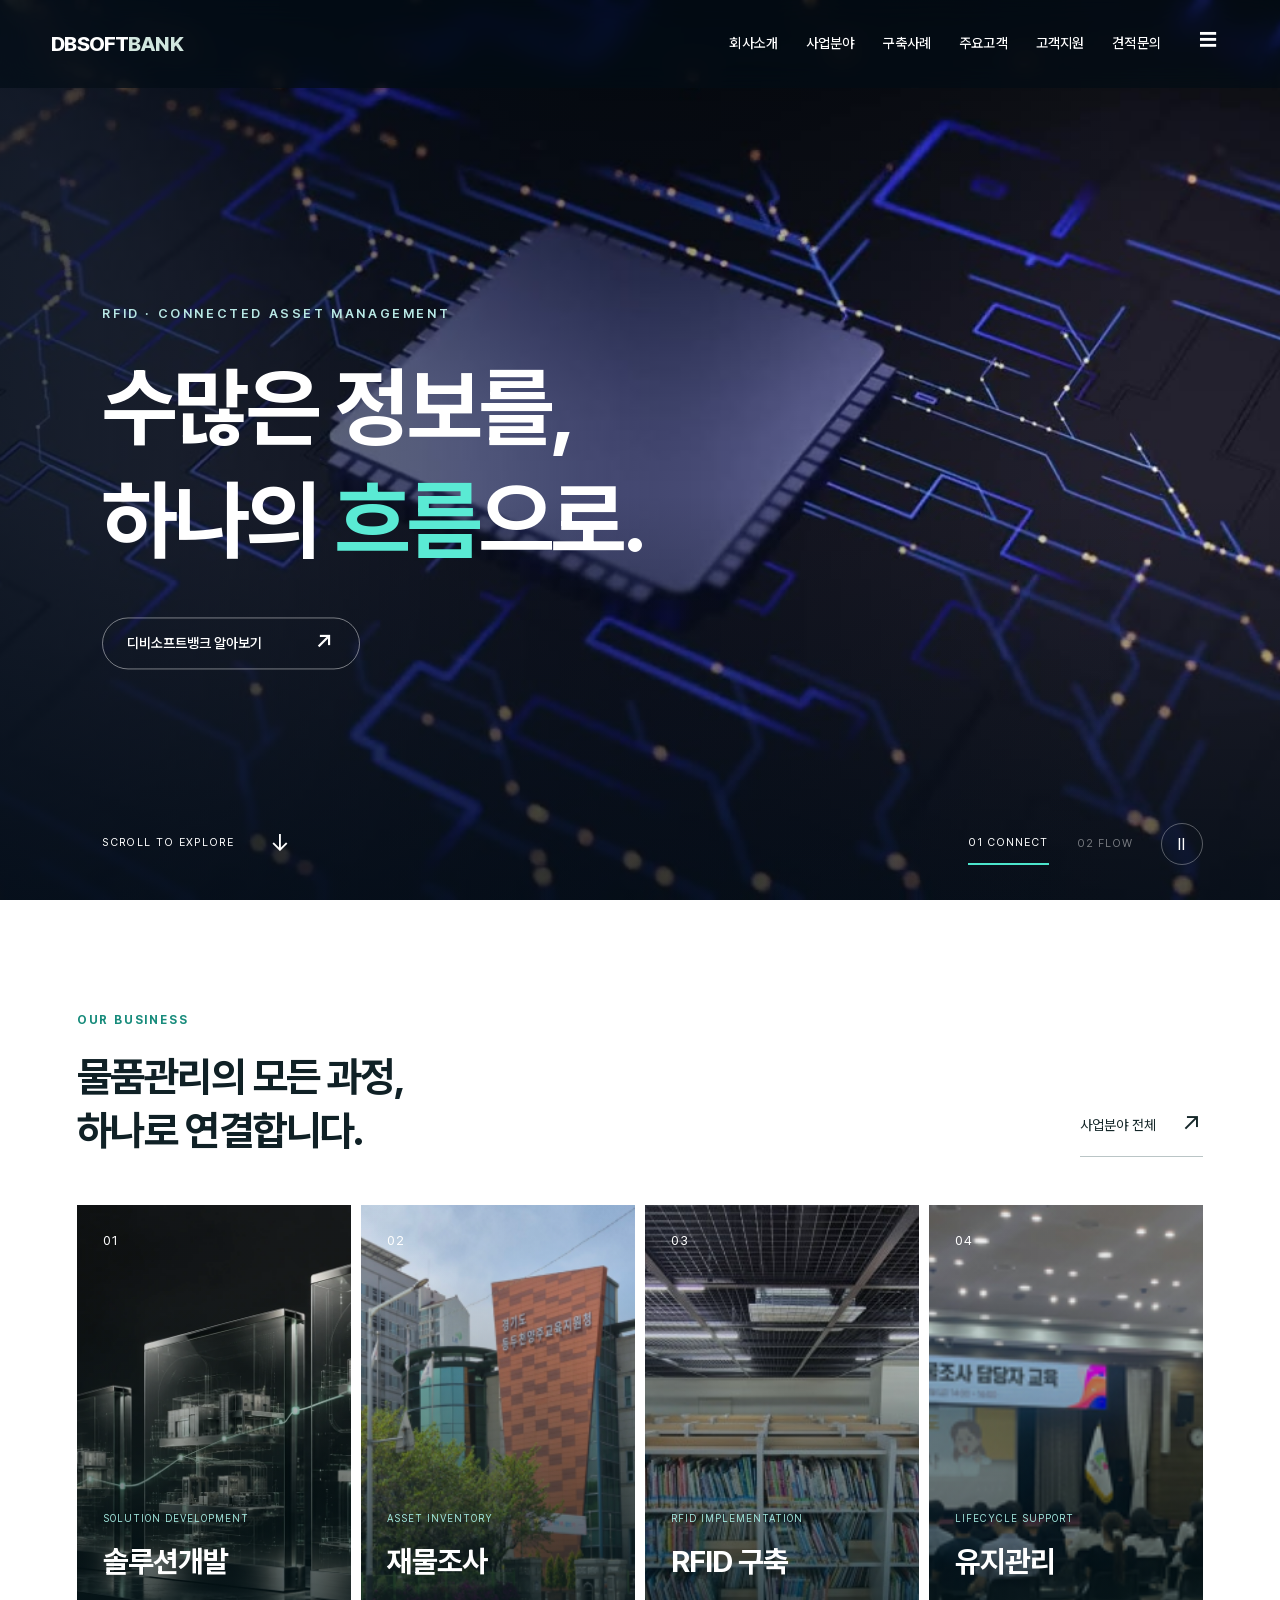
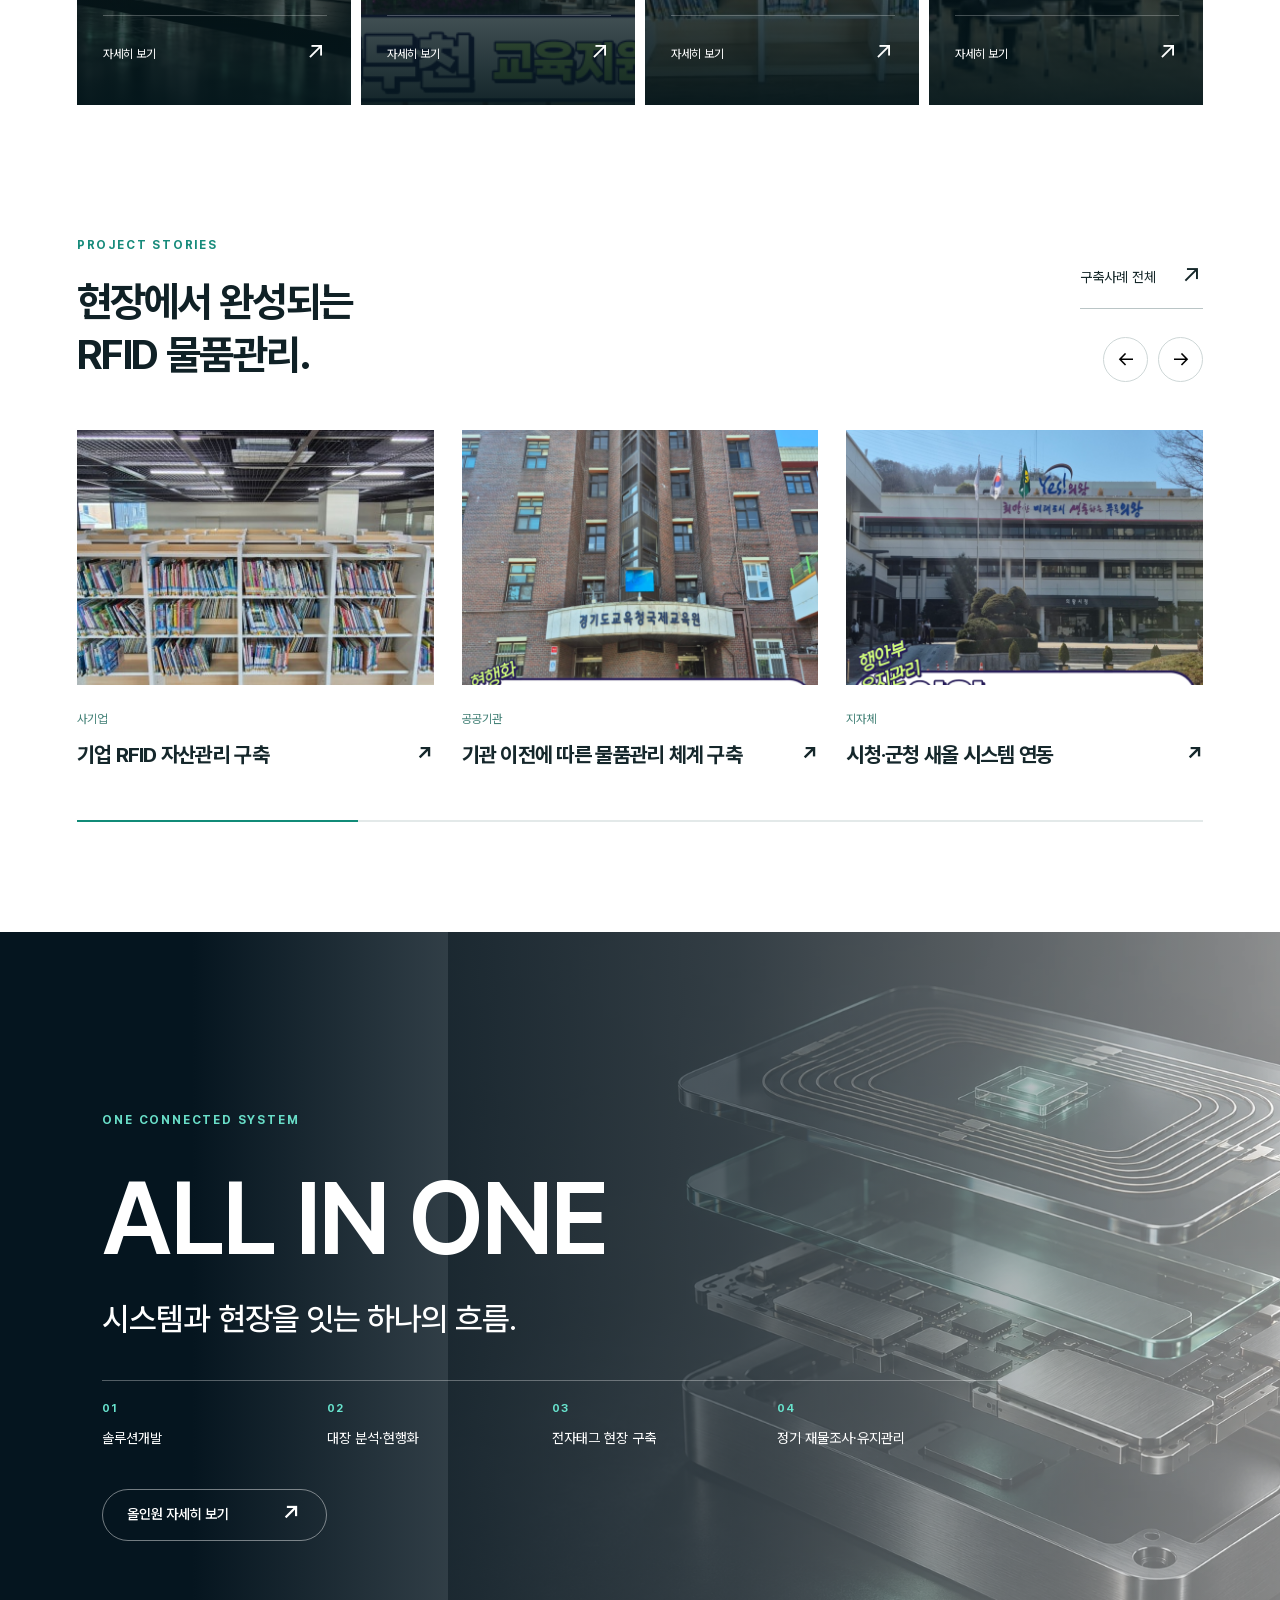
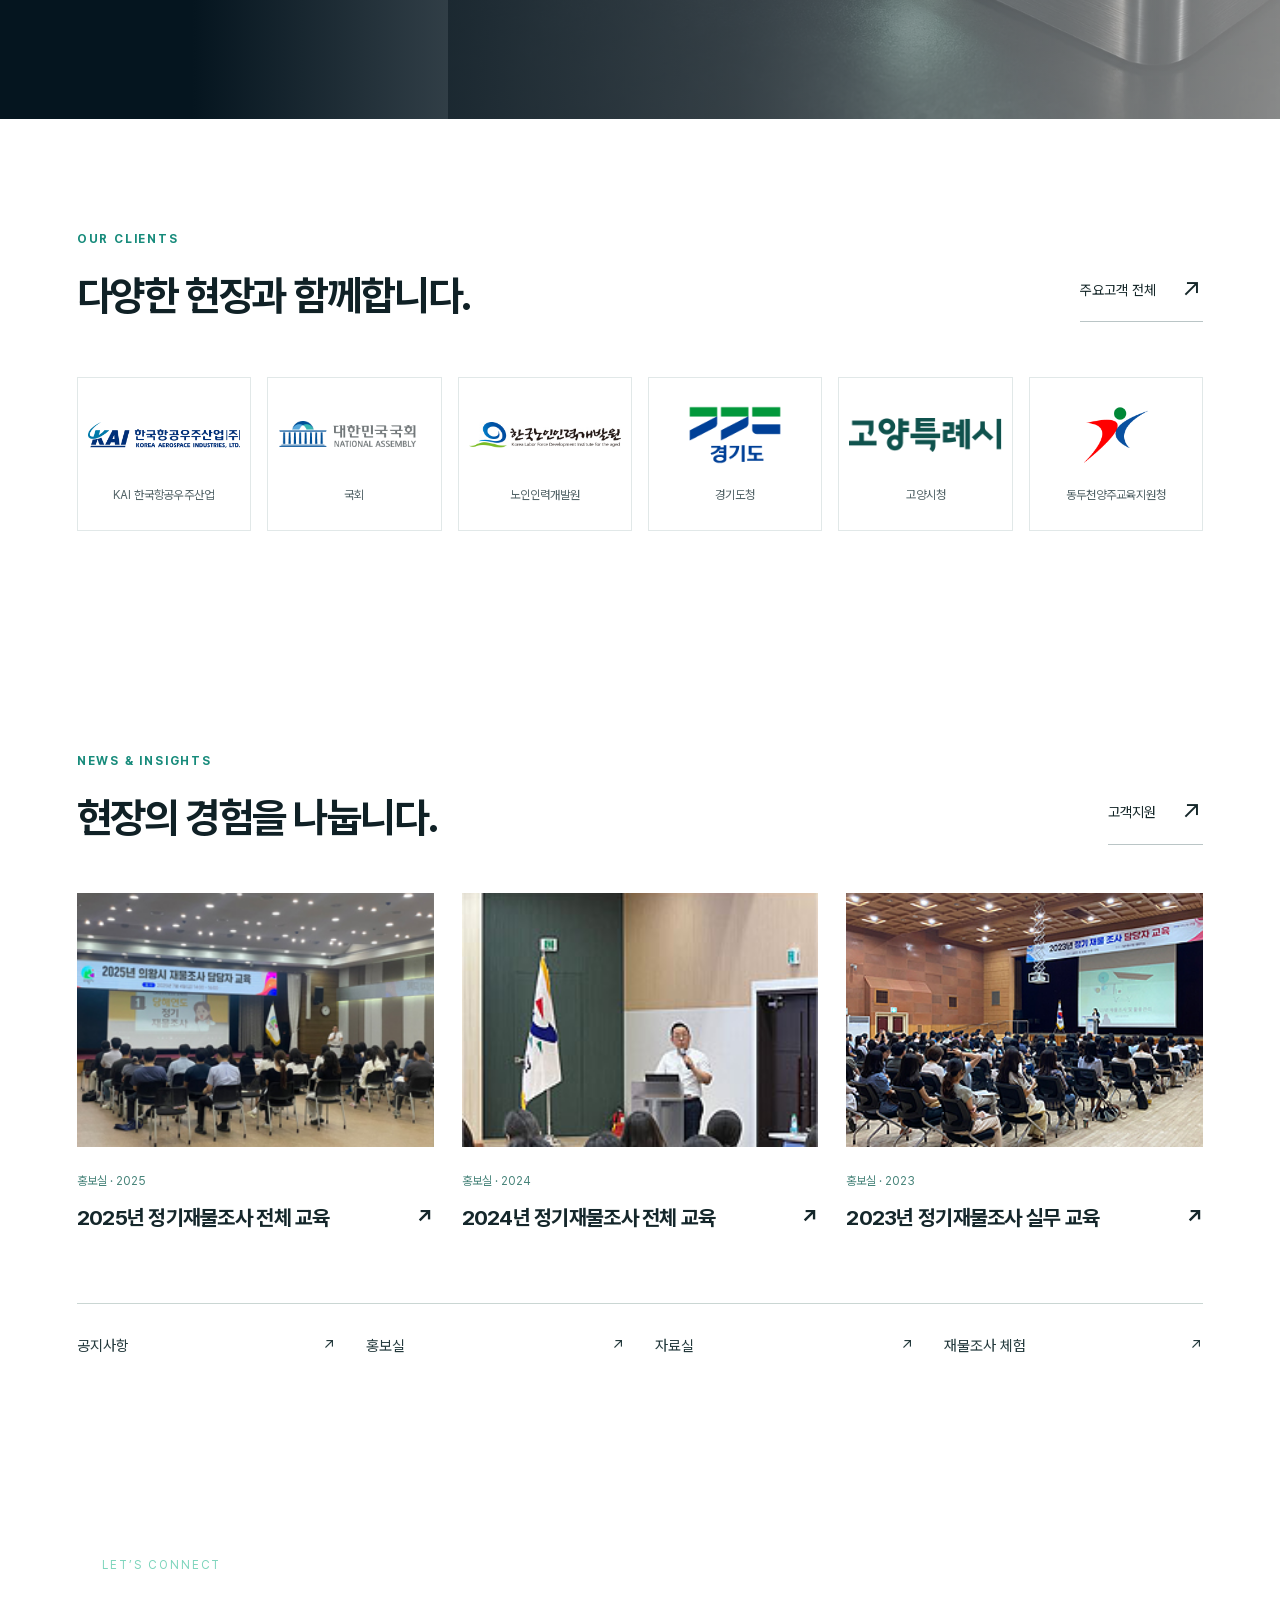
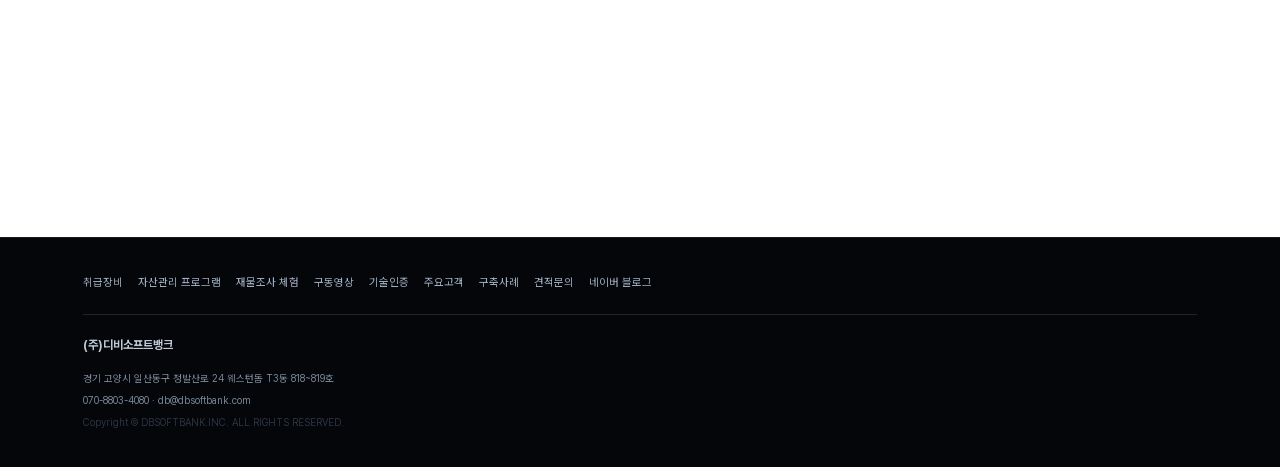
==== dbsoftbank-b/index.html @ 9f3be446 "Add independent B website with cinematic video, business interactions and editorial layout" ====
<!doctype html>
<html lang="ko"><head><meta charset="UTF-8"><meta name="viewport" content="width=device-width, initial-scale=1">
<title>디비소프트뱅크 | RFID 구축·재물조사·유지관리</title>
<meta property="og:type" content="website">
<meta property="og:site_name" content="디비소프트뱅크">
<meta property="og:title" content="수많은 정보를, 하나의 흐름으로. | 디비소프트뱅크">
<meta property="og:description" content="RFID 물품관리·재물조사 홈페이지 미리보기. 장비, 주요고객과 재물조사 체험을 확인하세요.">
<meta property="og:url" content="https://arodv.github.io/dbsoftbank-b/">
<meta property="og:image" content="https://arodv.github.io/dbsoftbank-b/assets/chip.jpg">
<meta name="description" content="디비소프트뱅크는 공공기관과 기업의 RFID 시스템 구축, 재물조사, 유지관리를 수행합니다. 실제 현장 사례와 장비·프로그램, 주요고객을 확인하세요.">
<style>:root{
  --orange:#EE7B1F; --orange-d:#CE6512;
  --dark:#2B2B2B; --dark2:#1E252B;
  --gray1:#F5F5F5; --gray2:#E2E2E2;
  --text:#333; --text2:#6B6B6B;
}
*{box-sizing:border-box;margin:0;padding:0}
html{scroll-behavior:smooth}
body{font-family:'Pretendard','Malgun Gothic','Apple SD Gothic Neo',sans-serif;color:var(--text);line-height:1.6;background:#fff}
a{text-decoration:none;color:inherit}
img{display:block;max-width:100%}
.wrap{max-width:1200px;margin:0 auto;padding:0 24px}

/* ===== 유틸바 ===== */
.util{background:var(--dark2);color:#A9BDD1;font-size:13px}
.util .wrap{display:flex;justify-content:space-between;align-items:center;height:38px;gap:10px;flex-wrap:wrap}
.util b{color:#fff;font-weight:600}
.util-right{display:flex;align-items:center;gap:16px;flex-wrap:wrap}
.util-blog{display:inline-flex;align-items:center;gap:7px;background:#03C75A;color:#fff;font-weight:700;font-size:12.5px;padding:5px 12px;border-radius:4px}
.util-blog:hover{background:#02A94D}
.util-blog .n{background:#fff;color:#03C75A;width:16px;height:16px;border-radius:3px;display:inline-flex;align-items:center;justify-content:center;font-weight:900;font-size:10.5px}

/* ===== 헤더 + 드롭다운 ===== */
header{background:#fff;border-bottom:1px solid var(--gray2);position:sticky;top:0;z-index:100}
header .wrap{display:flex;align-items:center;justify-content:space-between;height:80px;gap:20px}
.logo b{display:block;font-size:24px;font-weight:900;letter-spacing:-.5px;color:#8A8A8A}
.logo b em{font-style:normal;color:var(--orange)}
.logo small{display:block;font-size:11.5px;color:var(--text2);font-weight:600;margin-top:2px}
.hd-tel{text-align:right;white-space:nowrap}
.hd-tel b{display:block;font-size:19px;font-weight:800;color:var(--dark)}
.hd-tel span{font-size:11.5px;color:var(--text2)}

.gnb{display:flex;gap:0}
.gnb>li{list-style:none;position:relative}
.gnb>li>a{display:block;padding:0 26px;line-height:79px;font-weight:700;font-size:16px;border-bottom:3px solid transparent}
.gnb>li:hover>a,.gnb>li.on>a{color:var(--orange);border-bottom-color:var(--orange)}
.gnb .sub{
  position:absolute;left:0;top:79px;min-width:190px;background:#fff;
  border:1px solid var(--gray2);border-top:2px solid var(--orange);
  box-shadow:0 10px 24px rgba(0,0,0,.08);padding:10px 0;display:none;
}
.gnb>li:hover .sub{display:block}
.gnb .sub li{list-style:none}
.gnb .sub a{display:block;padding:9px 22px;font-size:14.5px;color:var(--text);white-space:nowrap}
.gnb .sub a:hover{color:var(--orange);background:var(--gray1)}

/* 모바일 메뉴 */
.m-toggle{display:none;background:none;border:none;font-size:26px;cursor:pointer;color:var(--dark)}
.m-nav{display:none;border-top:1px solid var(--gray2);background:#fff}
.m-nav.open{display:block}
.m-nav .grp{border-bottom:1px solid var(--gray2);padding:14px 24px}
.m-nav .grp>b{display:block;font-size:15px;font-weight:800;color:var(--dark);margin-bottom:8px}
.m-nav .grp a{display:inline-block;font-size:14px;color:var(--text2);margin:0 14px 6px 0}
section[id]{scroll-margin-top:85px}

/* ===== 서브페이지 헤드 ===== */
.page-head{background:var(--dark2);color:#fff;padding:52px 0}
.page-head .crumb{font-size:13px;color:#9AB0C4;margin-bottom:10px}
.page-head .crumb a:hover{color:#fff}
.page-head h1{font-size:clamp(24px,3vw,34px);font-weight:800;letter-spacing:-1px}
.page-head p{margin-top:10px;color:#C9D0D5;font-size:15.5px;word-break:keep-all;max-width:62ch}

/* 서브 탭 */
.tabs{border-bottom:1px solid var(--gray2);background:#fff}
.tabs .wrap{display:flex;gap:0;flex-wrap:wrap}
.tabs a{padding:16px 26px;font-size:15px;font-weight:700;color:var(--text2);border-bottom:3px solid transparent}
.tabs a:hover{color:var(--orange)}
.tabs a.on{color:var(--orange);border-bottom-color:var(--orange)}

/* ===== 공통 섹션 ===== */
section{padding:74px 0}
.sec-title{margin-bottom:36px}
.sec-title h2{font-size:clamp(23px,2.7vw,31px);font-weight:800;letter-spacing:-1px;color:var(--dark)}
.sec-title h2 small{font-size:16px;font-weight:600;color:var(--orange);margin-left:10px}
.sec-title p{margin-top:10px;color:var(--text2);font-size:15.5px;word-break:keep-all}

.btn{display:inline-block;padding:15px 28px;border-radius:3px;font-size:16px;font-weight:700;border:2px solid transparent;cursor:pointer}
.btn-o{background:var(--orange);color:#fff}
.btn-o:hover{background:var(--orange-d)}
.btn-w{border-color:rgba(255,255,255,.6);color:#fff}
.btn-w:hover{background:#fff;color:var(--dark)}
.btn-d{border-color:var(--dark);color:var(--dark)}
.btn-d:hover{background:var(--dark);color:#fff}
.btn-blog{display:inline-flex;align-items:center;gap:9px;background:#03C75A;color:#fff}
.btn-blog:hover{background:#02A94D}
.btn-blog .n{background:#fff;color:#03C75A;width:22px;height:22px;border-radius:4px;display:inline-flex;align-items:center;justify-content:center;font-weight:900;font-size:13px}

/* ===== 메인 히어로 ===== */
.hero{position:relative;min-height:520px;display:flex;align-items:center;overflow:hidden;
  background:linear-gradient(120deg,#161C22 0%,#1E252B 55%,#28323B 100%)}
.hero-visual{position:absolute;right:6%;top:50%;transform:translateY(-50%);width:300px;
  border-radius:12px;box-shadow:0 20px 50px rgba(0,0,0,.5);border:1px solid rgba(255,255,255,.12);z-index:1}
.hero .wrap{position:relative;z-index:2;color:#fff;padding:74px 24px}
.hero .kicker{display:inline-block;background:var(--orange);color:#fff;font-size:13.5px;font-weight:700;padding:6px 14px;border-radius:2px;margin-bottom:20px}
.hero h1{font-size:clamp(28px,4vw,44px);line-height:1.3;font-weight:800;letter-spacing:-1.3px;word-break:keep-all}
.hero h1 span{color:#FFB668}
.hero p{margin-top:18px;font-size:clamp(15.5px,1.6vw,17.5px);color:#E0E6EB;max-width:54ch;word-break:keep-all}
.hero .btns{display:flex;gap:10px;margin-top:30px;flex-wrap:wrap}

/* 대상기관 */
.targets{background:#fff;border-bottom:1px solid var(--gray2);padding:22px 0}
.targets .wrap{display:flex;align-items:center;gap:14px;flex-wrap:wrap;justify-content:center}
.targets .label{font-size:13px;font-weight:700;color:var(--text2)}
.targets .chip{border:1px solid var(--gray2);border-radius:20px;padding:7px 16px;font-size:14px;font-weight:600;color:var(--dark);background:var(--gray1)}

/* 실적 */
.stats{background:var(--gray1);border-bottom:1px solid var(--gray2)}
.stats .wrap{display:flex;flex-wrap:wrap;padding:0}
.stats div{flex:1 1 190px;padding:26px 18px;text-align:center;border-right:1px solid var(--gray2)}
.stats div:last-child{border-right:none}
.stats b{display:block;font-size:30px;font-weight:800;color:var(--dark);letter-spacing:-1px}
.stats b i{font-style:normal;color:var(--orange)}
.stats span{font-size:13.5px;color:var(--text2)}

/* 카드 그리드 공통 */
.cards{display:grid;grid-template-columns:repeat(auto-fit,minmax(265px,1fr));gap:20px}
.card{border:1px solid var(--gray2);border-radius:8px;overflow:hidden;background:#fff;display:flex;flex-direction:column}
.card:hover{border-color:var(--orange);box-shadow:0 8px 20px rgba(0,0,0,.06)}
.card img{height:175px;width:100%;object-fit:contain;background:#F7F7F7;padding:12px}
.card .body{padding:22px 20px 24px;display:flex;flex-direction:column;flex:1}
.card .cat{font-size:12.5px;font-weight:700;color:var(--orange)}
.card h3{font-size:18.5px;font-weight:800;margin-top:8px;color:var(--dark);letter-spacing:-.5px;word-break:keep-all}
.card p{font-size:14.5px;color:var(--text2);margin-top:11px;flex:1;word-break:keep-all}
.card .more{margin-top:16px;font-size:14px;font-weight:700;color:var(--dark);border-bottom:2px solid var(--orange);align-self:flex-start;padding-bottom:2px}

/* 장비 */
.eq-grid{display:grid;grid-template-columns:repeat(auto-fit,minmax(240px,1fr));gap:20px}
.eq{background:#fff;border:1px solid var(--gray2);border-radius:8px;overflow:hidden}
.eq:hover{border-color:var(--orange)}
.eq img{height:180px;width:100%;object-fit:contain;background:#fff;padding:14px}
.eq .body{padding:20px;border-top:1px solid var(--gray2)}
.eq h4{font-size:16.5px;font-weight:800;color:var(--dark)}
.eq .model{font-size:12.5px;color:var(--orange);font-weight:700;margin-top:4px}
.eq ul{list-style:none;margin-top:12px}
.eq li{font-size:13.5px;color:var(--text2);padding-left:12px;position:relative;margin-bottom:5px}
.eq li::before{content:"·";position:absolute;left:2px;color:var(--orange);font-weight:700}

/* 시연 */
.demo{display:grid;grid-template-columns:.85fr 1fr;gap:40px;align-items:center}
.demo video{width:100%;max-width:320px;border-radius:12px;background:#000;box-shadow:0 12px 30px rgba(0,0,0,.18);margin:0 auto}
.demo h3{font-size:23px;font-weight:800;color:var(--dark);letter-spacing:-.8px;word-break:keep-all}
.demo p{margin-top:14px;color:var(--text2);font-size:15px;word-break:keep-all}
.demo ul{margin-top:20px;list-style:none}
.demo li{position:relative;padding-left:28px;margin-bottom:11px;font-size:15px;word-break:keep-all}
.demo li::before{content:"▶";position:absolute;left:0;top:1px;color:var(--orange);font-size:11px}

/* 프로그램 */
.sys-main{border:1px solid var(--gray2);border-radius:10px;overflow:hidden;box-shadow:0 10px 30px rgba(0,0,0,.07)}
.sys-cap{font-size:13px;color:var(--text2);text-align:center;padding:12px;background:var(--gray1);border-top:1px solid var(--gray2)}
.sys-grid{display:grid;grid-template-columns:repeat(auto-fit,minmax(230px,1fr));gap:16px;margin-top:22px}
.sys-item{border:1px solid var(--gray2);border-radius:8px;overflow:hidden;background:#fff}
.sys-item:hover{border-color:var(--orange)}
.sys-item img{width:100%;height:150px;object-fit:cover;object-position:top}
.sys-item .t{padding:13px 15px;font-size:14px;font-weight:700;color:var(--dark);border-top:1px solid var(--gray2)}
.sys-item .t span{display:block;font-size:12px;font-weight:500;color:var(--text2);margin-top:3px}
.feat{display:grid;grid-template-columns:repeat(auto-fit,minmax(200px,1fr));gap:16px;margin-top:34px}
.feat div{background:var(--gray1);border-radius:8px;padding:20px}
.feat h4{font-size:15.5px;font-weight:800;color:var(--dark)}
.feat p{font-size:13.5px;color:var(--text2);margin-top:8px;word-break:keep-all}

/* 인증 */
.cert-box{border:1px solid var(--gray2);border-radius:10px;overflow:hidden;background:var(--gray1)}
.cert-list{display:grid;grid-template-columns:repeat(auto-fit,minmax(220px,1fr));gap:16px;margin-top:22px}
.cert-list div{background:var(--gray1);border-radius:8px;padding:20px}
.cert-list b{display:block;font-size:15.5px;font-weight:800;color:var(--dark)}
.cert-list span{display:block;font-size:13.5px;color:var(--text2);margin-top:7px;word-break:keep-all}

/* 올인원 */
.allin{background:var(--dark2);color:#fff}
.allin-grid{display:grid;grid-template-columns:1fr 1fr;gap:46px;align-items:center}
.allin-grid img{height:330px;width:100%;object-fit:contain;border-radius:8px;background:#161C22;padding:10px}
.allin h2{font-size:clamp(22px,2.6vw,29px);font-weight:800;letter-spacing:-1px;word-break:keep-all}
.badge-allin{display:inline-block;vertical-align:middle;background:var(--orange);color:#fff;font-size:13px;font-weight:800;letter-spacing:.06em;padding:5px 12px;border-radius:2px;margin-left:12px;position:relative;top:-4px;white-space:nowrap}
.allin .desc{margin-top:15px;color:#B9C4CC;font-size:15.5px;word-break:keep-all}
.chk{margin-top:22px;list-style:none}
.chk li{position:relative;padding-left:29px;margin-bottom:12px;font-size:15.5px;word-break:keep-all}
.chk li::before{content:"✓";position:absolute;left:0;top:1px;width:20px;height:20px;line-height:20px;text-align:center;background:var(--orange);color:#fff;border-radius:50%;font-size:12px;font-weight:700}

/* 블로그 구축사례 */
.blog{background:var(--gray1);border-top:1px solid var(--gray2);border-bottom:1px solid var(--gray2)}
.blog-head{display:flex;justify-content:space-between;align-items:flex-end;gap:16px;flex-wrap:wrap;margin-bottom:30px}
.blog-more{font-size:14px;font-weight:700;color:var(--dark);border-bottom:2px solid var(--orange);padding-bottom:3px;white-space:nowrap}
.blog-more:hover{color:var(--orange)}
.blog-grid{display:grid;grid-template-columns:repeat(auto-fit,minmax(250px,1fr));gap:20px}
.post{background:#fff;border:1px solid var(--gray2);border-radius:8px;overflow:hidden;display:flex;flex-direction:column}
.post:hover{border-color:var(--orange);box-shadow:0 8px 20px rgba(0,0,0,.06)}
.post img{height:160px;width:100%;object-fit:cover;object-position:top;background:#EEF1F4}
.post .ph{height:160px;background:repeating-linear-gradient(45deg,#E9ECEF 0 12px,#E2E6EA 12px 24px);
  display:flex;align-items:center;justify-content:center;color:#98A2AC;font-size:12.5px;font-weight:600;text-align:center;padding:12px}
.post .body{padding:20px;display:flex;flex-direction:column;flex:1}
.post .cat{font-size:12px;font-weight:700;color:var(--orange)}
.post h4{font-size:16px;font-weight:800;color:var(--dark);margin-top:7px;word-break:keep-all;line-height:1.45}
.post p{font-size:13.5px;color:var(--text2);margin-top:9px;flex:1;word-break:keep-all}
.post .date{font-size:12px;color:#A0A0A0;margin-top:14px}
.blog-cta{display:flex;align-items:center;justify-content:center;gap:12px;margin-top:28px;flex-wrap:wrap}

/* 퀵메뉴 */
.quick{background:var(--orange)}
.quick .wrap{display:grid;grid-template-columns:repeat(auto-fit,minmax(190px,1fr));gap:1px;background:rgba(255,255,255,.35);padding:0}
.quick a{background:var(--orange);padding:36px 18px;text-align:center;color:#fff;cursor:pointer}
.quick a:hover{background:var(--orange-d)}
.quick .ic{font-size:25px}
.quick b{display:block;font-size:17px;font-weight:700;margin-top:10px}
.quick span{display:block;font-size:12.5px;color:#FFE0C4;margin-top:3px}

/* CTA */
.cta-band{background:var(--dark);color:#fff;text-align:center}
.cta-band h2{font-size:clamp(21px,2.5vw,28px);font-weight:800;letter-spacing:-1px;word-break:keep-all}
.cta-band p{margin-top:12px;font-size:15.5px;color:#BDBDBD;word-break:keep-all}
.cta-band .btns{display:flex;justify-content:center;gap:10px;margin-top:26px;flex-wrap:wrap}

footer{background:#12212F;color:#8EA0B0;padding:44px 0;font-size:14px}
footer strong{display:block;color:#fff;font-size:16px;margin-bottom:13px}
footer p{margin:4px 0}
footer .copy{margin-top:20px;font-size:12px;opacity:.55}
.f-links{display:flex;gap:18px;flex-wrap:wrap;margin-bottom:20px;padding-bottom:18px;border-bottom:1px solid rgba(255,255,255,.12)}
.f-links a{font-size:13.5px;color:#B9C4CC}
.f-links a:hover{color:#fff}

/* ===== 견적 게시판 ===== */
.board-tbl{width:100%;border-collapse:collapse;border-top:2px solid var(--dark)}
.board-tbl th{background:var(--gray1);font-size:14px;font-weight:700;padding:14px 10px;border-bottom:1px solid var(--gray2);color:var(--dark)}
.board-tbl td{font-size:14.5px;padding:15px 10px;border-bottom:1px solid var(--gray2);text-align:center;color:var(--text2)}
.board-tbl td.subj{text-align:left;color:var(--dark);font-weight:600}
.board-tbl tr:hover td{background:#FAFAFA}
.badge{display:inline-block;font-size:12px;font-weight:700;padding:3px 9px;border-radius:3px}
.badge.wait{background:#FFF3E8;color:#B85C08}
.badge.done{background:#E9F6EF;color:#1D7A4C}
.board-bot{display:flex;justify-content:space-between;align-items:center;margin-top:22px;flex-wrap:wrap;gap:14px}
.pager{display:flex;gap:6px}
.pager a,.pager span{width:34px;height:34px;border:1px solid var(--gray2);display:flex;align-items:center;justify-content:center;font-size:13.5px;border-radius:4px}
.pager .on{background:var(--dark);color:#fff;border-color:var(--dark)}

/* 폼 */
.form-row{margin-bottom:16px}
.form-row label{display:block;font-size:13.5px;font-weight:700;color:var(--dark);margin-bottom:6px}
.form-row label .req{color:var(--orange)}
.form-row input,.form-row textarea,.form-row select{
  width:100%;border:1px solid var(--gray2);border-radius:6px;padding:11px 13px;font-size:14px;font-family:inherit;color:var(--text)}
.form-row input:focus,.form-row textarea:focus,.form-row select:focus{outline:none;border-color:var(--orange)}
.form-row textarea{resize:vertical;min-height:110px}
.form-two{display:grid;grid-template-columns:1fr 1fr;gap:12px}
.form-box{border:1px solid var(--gray2);border-radius:10px;padding:30px}

/* 모달 */
.modal-overlay{position:fixed;inset:0;background:rgba(0,0,0,.55);z-index:200;display:none;align-items:center;justify-content:center;padding:20px}
.modal-overlay.open{display:flex}
.modal{background:#fff;border-radius:12px;width:100%;max-width:520px;max-height:90vh;overflow-y:auto;box-shadow:0 20px 60px rgba(0,0,0,.3)}
.modal-head{background:var(--dark2);color:#fff;padding:24px 28px;border-radius:12px 12px 0 0;position:relative}
.modal-head h3{font-size:21px;font-weight:800}
.modal-head p{font-size:13.5px;color:#B9C4CC;margin-top:6px}
.modal-close{position:absolute;top:20px;right:22px;font-size:24px;color:#B9C4CC;cursor:pointer;background:none;border:none;line-height:1}
.modal-close:hover{color:#fff}
.modal-body{padding:26px 28px}
.modal-submit{width:100%;background:var(--orange);color:#fff;border:none;border-radius:6px;padding:15px;font-size:16px;font-weight:700;cursor:pointer;margin-top:6px}
.modal-submit:hover{background:var(--orange-d)}
.modal-note{font-size:12px;color:var(--text2);text-align:center;margin-top:12px}
.modal-link{display:block;text-align:center}
.modal-link-email{display:block;text-align:center;color:var(--orange);font-weight:700;padding:12px}
.draft-note{font-size:13px;color:#755118;text-align:center;background:#FFF6E7;padding:10px 18px;margin:16px auto;max-width:900px;border-radius:4px}

@media (max-width:1100px){
  .hero-visual{display:none}
  .gnb{display:none}
  .m-toggle{display:block}
}
@media (max-width:900px){
  .allin-grid,.demo{grid-template-columns:1fr;gap:28px}
  .allin-grid img{height:220px}
  .stats div{flex:1 1 50%;border-bottom:1px solid var(--gray2)}
  .badge-allin{display:block;margin-left:0;margin-top:10px;top:0}
  .form-two{grid-template-columns:1fr}
  .board-tbl .hide-m{display:none}
}

/* 활용분야 */
.fields{display:grid;grid-template-columns:repeat(auto-fit,minmax(215px,1fr));gap:18px}
.field{border:1px solid var(--gray2);border-radius:8px;padding:26px 22px;background:#fff}
.field:hover{border-color:var(--orange)}
.field h4{font-size:17px;font-weight:800;color:var(--dark);word-break:keep-all}
.field p{font-size:14px;color:var(--text2);margin-top:10px;word-break:keep-all}

/* 히어로 배경 이미지 */
.hero-bg{position:absolute;inset:0;width:100%;height:100%;object-fit:cover;opacity:.30;z-index:0}
.hero::after{content:"";position:absolute;inset:0;z-index:1;
  background:linear-gradient(100deg,rgba(15,20,26,.92) 0%,rgba(20,26,33,.78) 45%,rgba(28,36,45,.55) 100%)}
.hero .wrap{position:relative;z-index:2}

/* 업무 흐름 */
.flow{display:grid;grid-template-columns:repeat(auto-fit,minmax(190px,1fr));gap:16px;margin-top:10px}
.step{background:#fff;border:1px solid var(--gray2);border-radius:8px;padding:24px 20px}
.step:hover{border-color:var(--orange)}
.step .no{font-size:12px;font-weight:800;color:var(--orange);letter-spacing:.08em}
.step h4{font-size:17px;font-weight:800;color:var(--dark);margin-top:8px;word-break:keep-all}
.step p{font-size:13.5px;color:var(--text2);margin-top:9px;word-break:keep-all}
.flow-note{margin-top:24px;text-align:center;font-size:15px;font-weight:700;color:var(--orange)}

/* ALL-IN-ONE 진행 과정 */
.proc{display:grid;grid-template-columns:repeat(auto-fit,minmax(180px,1fr));gap:14px;margin-top:8px}
.pstep{background:#27313A;border-radius:10px;padding:26px 20px;position:relative;border:1px solid rgba(255,255,255,.08)}
.pstep:hover{border-color:var(--orange)}
.pno{display:inline-flex;align-items:center;justify-content:center;width:38px;height:38px;border-radius:50%;
  background:var(--orange);color:#fff;font-size:14px;font-weight:800;margin-bottom:14px}
.pstep h4{font-size:16.5px;font-weight:800;color:#fff;word-break:keep-all;line-height:1.4}
.pstep p{font-size:13px;color:#A9B7C2;margin-top:10px;word-break:keep-all;line-height:1.6}

/* 영상 레퍼런스의 프레임 확장과 전체 메뉴 */
.home-immersive .util{display:none}.home-immersive header{background:#f4f1eb;border:0}.home-immersive header .wrap{height:76px;max-width:none;padding:0 5vw}.home-immersive .gnb,.home-immersive .hd-tel{display:none}.home-immersive .m-toggle{display:block;font-size:26px}.home-immersive .hero{height:calc(100svh - 76px);min-height:610px;background:#f4f1eb}.home-immersive .hero-bg{opacity:1;object-fit:cover;animation:hero-reveal 1.8s cubic-bezier(.2,.65,.2,1) both;filter:brightness(.5)}.home-immersive .hero:after{background:linear-gradient(90deg,#101b2455,transparent);animation:hero-copy 1s 1s both}.home-immersive .hero .wrap{max-width:1280px;width:100%;animation:hero-copy 1s 1s both}.home-immersive .hero h1{font-size:clamp(35px,5.4vw,76px);line-height:1.15;letter-spacing:-.06em;max-width:1000px}.home-immersive .hero .kicker{background:none;padding:0;letter-spacing:.18em;font-size:12px;font-weight:500;color:#e5e4df;margin-bottom:25px}.home-immersive .hero p{margin-top:28px;font-size:16px;line-height:1.9}.home-immersive .hero .btns{margin-top:36px}.home-immersive .hero .btn{font-size:13px;padding:12px 18px;border-radius:0}.home-immersive .m-nav.open{position:fixed;top:76px;bottom:0;left:0;right:0;background:#f4f1eb;overflow-y:auto;display:grid;grid-template-columns:repeat(2,minmax(0,1fr));padding:5vh 12vw;gap:0 7vw;animation:menu-in .35s ease}.home-immersive .m-nav .grp{padding:20px 0;border-bottom:1px solid #d8d4cb}.home-immersive .m-nav .grp>b{font-size:23px;margin-bottom:15px}.home-immersive .m-nav .grp a{display:block;margin-bottom:10px;font-size:14px}@keyframes hero-reveal{from{clip-path:inset(12% 27%)}to{clip-path:inset(0)}}@keyframes hero-copy{from{opacity:0;transform:translateY(18px)}to{opacity:1;transform:translateY(0)}}@keyframes menu-in{from{opacity:0;transform:translateY(-10px)}to{opacity:1;transform:translateY(0)}}@media(max-width:650px){.home-immersive .hero{min-height:650px}.home-immersive .hero .wrap{padding:60px 27px}.home-immersive .hero h1{font-size:40px}.home-immersive .hero p{font-size:14px}.home-immersive .m-nav.open{grid-template-columns:1fr;padding:18px 12vw}.home-immersive .m-nav .grp>b{font-size:20px}@keyframes hero-reveal{from{clip-path:inset(12% 15%)}to{clip-path:inset(0)}}}@media(prefers-reduced-motion:reduce){.home-immersive .hero-bg,.home-immersive .hero:after,.home-immersive .hero .wrap,.home-immersive .m-nav.open{animation:none}}

.field-app{background:#11191d;color:#eff5f4;padding:30px max(20px,calc((100vw - 1480px)/2)) 35px}.field-top{display:flex;align-items:center;justify-content:space-between;margin-bottom:22px;gap:18px}.field-top span,.list-head>span{font-size:10px;letter-spacing:.23em;color:#9caeb3}.field-top h1{font-size:clamp(21px,2.3vw,34px);letter-spacing:-.06em;margin-top:8px}.field-top>a{font-size:13px;color:#b2c1c3}.field-toolbar{display:flex;align-items:center;gap:22px;margin-bottom:16px}.field-modes{display:flex;background:#233037;padding:4px;border-radius:7px;flex:none}.field-modes button,.field-toolbar>button{font-family:inherit;color:#b7c4c8;border:0;background:none;padding:10px 22px;border-radius:5px;cursor:pointer}.field-modes [aria-pressed=true]{background:#ed852f;color:#fff;font-weight:800}.field-toolbar p{font-size:13px;color:#a9b8be;flex:1}.field-toolbar>button{border:1px solid #42525a;padding:8px 12px}.field-layout{display:grid;grid-template-columns:minmax(0,1fr) 330px;gap:16px}.field-view{padding:0;position:relative;height:min(76vh,760px);min-height:530px;background:#273337;overflow:hidden;border-radius:10px;isolation:isolate;touch-action:pan-y}.field-view>video{width:100%;height:100%;object-fit:cover;display:block}.field-shade{position:absolute;inset:0;background:linear-gradient(#08131855,transparent 30%,transparent 57%,#09151ccb);pointer-events:none}.field-hud{position:absolute;top:20px;left:22px;right:22px;display:flex;align-items:center;gap:12px;font-size:12px;pointer-events:none}.field-hud>span:first-child{padding:7px 12px;border:1px solid #ffffff70;background:#11212555;border-radius:30px}.field-hud b{font-size:16px}.live-dot{margin-left:auto}.live-dot:before{content:'';display:inline-block;width:7px;height:7px;border-radius:50%;background:#79e5b2;margin-right:7px}.field-tags,#aim-pad{position:absolute;inset:0}.field-tag{position:absolute;transform:translate(-50%,-50%);width:15px;height:15px;border:1px solid #ffffffc4;border-radius:50%;background:#17343d8c;padding:0;box-shadow:0 1px 7px #0008;pointer-events:none;transition:background .2s,box-shadow .2s}.field-tag.read{background:#58dc9f;border-color:#d5ffeb;box-shadow:0 0 15px #42ee9c}.field-tag.target{outline:4px solid #f89844aa;outline-offset:4px}.field-tag span{display:none}#aim-pad{cursor:crosshair;touch-action:pan-y}#crosshair{position:absolute;left:50%;top:40%;width:54px;height:54px;border:1px solid #ffffffc4;border-radius:8px;transform:translate(-50%,-50%);box-shadow:0 0 0 5px #00141c22;pointer-events:none}#crosshair i:before,#crosshair i:after{content:'';position:absolute;background:white;left:50%;top:50%;transform:translate(-50%,-50%)}#crosshair i:before{width:18px;height:1px}#crosshair i:after{width:1px;height:18px}#crosshair span{position:absolute;left:50%;top:63px;transform:translateX(-50%);font-size:11px;white-space:nowrap;background:#11262de6;padding:4px 10px;border-radius:4px}.reader-rig{position:absolute;left:50%;bottom:70px;transform:translateX(-50%) rotate(-5deg);width:160px;height:245px;background:linear-gradient(105deg,#16232a,#42545c 11%,#1b2930 18%,#23343d 82%,#64767d 90%,#16262d);border:4px solid #15232a;border-radius:24px 24px 35px 35px;box-shadow:10px 14px 25px #07111595,inset 0 0 0 2px #74848b;pointer-events:none;transform-origin:bottom center}.reader-rig.scanning{animation:rig-read .18s ease-in-out infinite alternate}@keyframes rig-read{to{transform:translateX(-50%) rotate(-3deg) translateY(-3px)}}.rig-head{padding:15px 15px 8px;font-weight:800;font-size:12px;letter-spacing:.1em}.rig-head small{font-size:6px;color:#93a5ac;float:right;line-height:22px}.rig-screen{background:#e4efec;margin:0 13px;height:128px;border:5px solid #111e25;border-radius:6px;color:#193b46;padding:10px}.rig-screen>span{font-size:9px;display:block;font-weight:800}.rig-screen strong{font-size:30px;line-height:1.4}.rig-screen strong span{font-size:11px}.rig-screen p{font-size:8px;margin-top:2px}.rig-bars{font-size:10px;color:#25866d}.rig-keys{display:flex;justify-content:center;gap:12px;margin-top:13px}.rig-keys i{font-style:normal;font-size:10px;background:#52636a;width:23px;height:20px;text-align:center;border-radius:5px}.rig-keys i:nth-child(2){background:#ed852f}.rig-grip{position:absolute;width:83px;height:65px;background:linear-gradient(90deg,#26373c,#4b5c63,#23343b);bottom:-42px;left:34px;border-radius:7px 7px 22px 22px;z-index:-1}.field-bottom{position:absolute;bottom:15px;left:20px;right:20px;display:flex;align-items:center;justify-content:space-between;gap:15px}.field-bottom p{font-size:12px;max-width:55%;text-shadow:0 2px 4px #000}.field-bottom button{border:0;border-radius:8px;background:#ee822d;color:#fff;padding:14px 23px;font-family:inherit;font-weight:800;font-size:16px;cursor:pointer;box-shadow:0 4px 20px #0004;white-space:nowrap}.field-bottom button span{display:block;font-size:10px;font-weight:500;opacity:.85}.field-bottom button:disabled{background:#5a7778;cursor:default}.field-pulse{position:absolute;left:50%;top:45%;height:120px;width:120px;border:3px solid #70edb6;border-radius:50%;opacity:0;pointer-events:none}.field-pulse.on{animation:field-wave 1.4s ease-out infinite}@keyframes field-wave{0%{transform:translate(-50%,-50%) scale(.1);opacity:1}100%{transform:translate(-50%,-50%) scale(8);opacity:0}}.live-inventory{background:#f4f7f6;color:#263b42;border-radius:10px;display:flex;flex-direction:column;overflow:hidden;max-height:760px;height:min(76vh,760px);min-height:530px}.list-head{padding:25px 22px 18px;background:#eaf0ed}.list-head>span{color:#788d92;font-size:9px}.list-head h2{font-size:20px;margin:7px 0 19px;letter-spacing:-.05em}.list-metrics{display:flex;justify-content:space-between}.list-metrics>div{display:flex;flex-direction:column}.list-metrics b{font-size:28px;line-height:1.2}.list-metrics small{font-size:10px;color:#869995;margin-top:3px}.list-metrics>div:nth-child(2) b{color:#168f68}.list-progress{height:4px;background:#d4ded8;margin-top:17px;border-radius:5px}.list-progress i{display:block;height:100%;width:0;background:#29aa7c;transition:width .2s}.list-filter{display:flex;align-items:center;padding:12px 18px;gap:8px;border-bottom:1px solid #dbe4de}.list-filter button{border:0;border-radius:4px;font:inherit;font-size:11px;background:transparent;padding:5px 10px;color:#80908e;cursor:pointer}.list-filter [aria-pressed=true]{background:#263f43;color:white}.list-filter>span{margin-left:auto;font-size:11px;color:#81958e}#live-list{overflow-y:auto;flex:1;padding:0 16px}.inventory-row{display:flex;align-items:center;gap:10px;border-bottom:1px solid #e1e8e3;padding:12px 2px}.inventory-row .status-dot{height:7px;width:7px;border-radius:50%;background:#bac9c4;flex:none}.inventory-row.read .status-dot{background:#24b17d}.inventory-row>div{flex:1}.inventory-row b{display:block;font-size:12px}.inventory-row small{font-size:9px;color:#83968e}.inventory-row em{font-size:10px;font-style:normal;color:#96a39d}.inventory-row.read em{color:#129366}.inventory-row.new{animation:new-row .6s ease}@keyframes new-row{from{background:#bcf7d9}to{background:transparent}}.list-status{font-size:11px;background:#e4eee8;color:#456b5c;padding:12px 18px;min-height:42px}.field-navigation{display:flex;align-items:center;gap:17px;margin-top:20px;flex-wrap:wrap;font-size:12px;color:#a4b7ba}#zone-buttons{display:flex;gap:8px;flex-wrap:wrap}#zone-buttons button{background:#213138;color:#aabfc4;border:1px solid #40545b;border-radius:5px;padding:9px 15px;font:inherit;cursor:pointer}#zone-buttons [aria-pressed=true]{background:#e9eeeb;color:#253e45;border-color:#e9eeeb}.field-navigation label{display:flex;align-items:center;gap:12px;margin-left:auto}.field-navigation input{accent-color:#ed852f;width:180px}.field-note{font-size:11px;color:#728b92;margin-top:20px;max-width:1000px}.experience-teaser{background:#172b33;color:white}.experience-teaser-grid{display:grid;grid-template-columns:1.3fr .7fr;gap:30px;align-items:center}.experience-kicker{font-size:11px;letter-spacing:.2em;color:#ef9a58}.experience-teaser h2{font-size:32px;margin:14px 0}.experience-teaser p{color:#b9cace;margin-bottom:20px}.experience-teaser small{display:block;font-size:11px;color:#79969e;margin-top:14px}.experience-teaser-art{height:260px;background:radial-gradient(#41636b,transparent 70%);display:grid;place-items:center}.teaser-reader{height:190px;width:110px;background:#263e48;border:8px solid #50636a;border-radius:15px;transform:rotate(-12deg);display:flex;flex-direction:column;align-items:center;justify-content:center}.teaser-reader b,.teaser-reader em{background:#b9dacf;color:#244544;padding:8px;display:block;width:80px;text-align:center}.teaser-reader em{font-size:27px;font-style:normal}.experience-video-link{padding:15px;background:#eef4f1;margin-bottom:25px;display:flex;gap:15px;flex-wrap:wrap}.experience-video-link a{color:#c36520}
@media(max-width:900px){.field-layout{grid-template-columns:minmax(0,1fr) 260px}.field-toolbar{gap:10px}.field-toolbar p{font-size:11px}.field-view,.live-inventory{min-height:540px}.field-bottom{flex-direction:column;align-items:stretch}.field-bottom p{max-width:100%;font-size:11px}.reader-rig{bottom:100px}.list-head{padding:20px 15px}.list-head h2{font-size:17px}}
@media(max-width:650px){.field-app{padding:22px 12px}.field-top h1{font-size:21px}.field-top>a{font-size:10px;white-space:nowrap}.field-toolbar{flex-wrap:wrap}.field-toolbar p{order:3;width:100%;flex:auto;margin:0}.field-toolbar>button{margin-left:auto}.field-modes button{padding:9px 21px}.field-layout{grid-template-columns:minmax(0,1fr) 135px;gap:7px}.field-view,.live-inventory{height:610px;min-height:0}.field-hud{top:12px;left:10px;right:10px;gap:6px}.field-hud b{font-size:12px}.field-hud>span:first-child{font-size:9px;padding:5px 7px}.live-dot{display:none}.list-head{padding:15px 9px}.list-head h2{font-size:14px;margin:7px 0 12px}.list-head>span{font-size:7px}.list-metrics b{font-size:21px}.list-metrics small{font-size:8px}.list-filter{padding:8px 5px;gap:1px}.list-filter button{font-size:9px;padding:4px}.list-filter>span{display:none}#live-list{padding:0 6px}.inventory-row{gap:5px;padding:10px 1px}.inventory-row b{font-size:10px}.inventory-row small{font-size:8px}.inventory-row em{font-size:8px}.list-status{padding:9px 7px;font-size:9px}.reader-rig{width:132px;height:213px;bottom:105px}.rig-head{font-size:10px;padding:12px}.rig-screen{margin:0 10px;padding:7px;height:112px}.rig-screen strong{font-size:25px}.rig-head small{display:none}.rig-keys{gap:7px;margin-top:10px}.rig-grip{left:22px}.field-bottom{left:9px;right:9px;bottom:12px;gap:9px}.field-bottom p{min-height:35px}.field-bottom button{padding:11px 5px;font-size:14px}.field-tag{width:10px;height:10px}.field-navigation{gap:12px}.field-navigation>span{display:none}#zone-buttons{display:grid;grid-template-columns:repeat(4,1fr);width:100%;gap:4px}#zone-buttons button{font-size:10px;padding:10px 3px}.field-navigation label{margin-left:0;width:100%}.field-navigation input{flex:1}.experience-teaser-grid{grid-template-columns:1fr}.experience-teaser h2{font-size:27px}}
@media(prefers-reduced-motion:reduce){.reader-rig.scanning,.field-pulse.on,.inventory-row.new{animation:none}}
/* Photo-based reader and original device views */
.reader-rig.photo-rig{width:min(370px,66%);height:410px;bottom:55px;border:0;border-radius:0;background:none;box-shadow:none;transform:translateX(-50%);filter:drop-shadow(8px 12px 12px #07111545)}
.photo-rig>img{width:100%;height:100%;object-fit:contain;display:block}.reader-readout{position:absolute;left:22%;top:43%;background:#142831ed;color:#ecf9f5;padding:9px 12px;border:1px solid #8babaf75;border-radius:6px;box-shadow:0 4px 16px #0005;min-width:100px}.reader-readout>span{font-size:9px;letter-spacing:.16em;color:#6ee7ba;display:block}.reader-readout strong{display:block;font-size:22px;line-height:1.4}.reader-readout strong span{font-size:11px}.reader-readout small{display:block;font-size:7px;color:#b1c8c9}.photo-rig.scanning{animation:photo-scan .25s ease-in-out infinite alternate}@keyframes photo-scan{to{transform:translateX(-50%) translateY(-3px) rotate(1deg)}}
.reader-gallery{padding:54px 0 10px;margin-top:25px;border-top:1px solid #34474d}.reader-gallery-heading{display:flex;justify-content:space-between;align-items:center;gap:20px;margin-bottom:25px}.reader-gallery-heading span{font-size:10px;letter-spacing:.23em;color:#e5a776}.reader-gallery-heading h2{font-size:clamp(22px,3vw,36px);letter-spacing:-.05em;margin:10px 0}.reader-gallery-heading p{font-size:13px;color:#a4b7ba}.reader-gallery button{font-family:inherit;cursor:pointer}.reader-gallery-heading>button{background:#e9863f;border:0;border-radius:7px;color:white;font-weight:700;padding:13px 20px;white-space:nowrap}.reader-gallery-layout{display:grid;grid-template-columns:1.25fr 1fr;background:#e9e9e3;color:#22343a;border-radius:14px;overflow:hidden}.reader-photo-stage{position:relative;height:570px;background:#e6e7e3;touch-action:pan-y;cursor:grab;overflow:hidden}.reader-photo-stage:active{cursor:grabbing}.reader-photo{display:block;width:100%;height:100%;object-fit:contain;user-select:none}.reader-photo[hidden]{display:none!important}.photo-hint{position:absolute;top:18px;left:50%;transform:translateX(-50%);padding:8px 16px;border-radius:20px;background:#fffD;font-size:11px;white-space:nowrap;pointer-events:none}#reader-screen-touch{position:absolute;left:50%;bottom:20px;transform:translateX(-50%);border:1px solid #ffffff90;border-radius:30px;background:#152e37e8;color:white;padding:12px 20px;font-size:12px;white-space:nowrap}.reader-photo-info{padding:40px;align-self:center}.reader-photo-info>b{font-size:13px;letter-spacing:.2em;color:#758789}.reader-photo-info h3{font-size:34px;line-height:1.35;letter-spacing:-.05em;margin:22px 0}.reader-photo-info>p{font-size:13px;line-height:1.9;color:#5f7075}.photo-controls{display:flex;gap:10px;margin:24px 0}.photo-controls button{width:44px;height:44px;border-radius:50%;background:transparent;border:1px solid #a7b5b5;font-size:20px;color:#22343a}.photo-selector{display:grid;grid-template-columns:repeat(6,1fr);gap:6px}.photo-selector button{border:1px solid #c3ccca;border-radius:5px;background:transparent;color:#546569;font-size:11px;padding:8px 4px}.photo-selector button[aria-pressed=true]{background:#243e44;color:white;border-color:#243e44}.reader-photo-info>small{display:block;font-size:11px;line-height:1.7;color:#6a7c80;margin-top:20px}.field-layout{scroll-margin-top:100px}.reader-gallery button:focus-visible,.reader-photo-stage:focus-visible{outline:3px solid #ef8d46;outline-offset:3px}
@media(max-width:900px){.reader-rig.photo-rig{height:350px;bottom:95px}.reader-photo-stage{height:500px}.reader-photo-info{padding:25px}.reader-photo-info h3{font-size:27px}}
@media(max-width:650px){.reader-rig.photo-rig{width:125%;max-width:310px;height:320px;bottom:95px}.reader-readout{left:27%;top:45%;padding:6px 8px;min-width:76px}.reader-readout strong{font-size:18px}.reader-gallery{padding-top:30px}.reader-gallery-heading{display:block}.reader-gallery-heading>button{margin-top:16px}.reader-gallery-layout{grid-template-columns:1fr}.reader-photo-stage{height:390px}.reader-photo-info{padding:24px}.reader-photo-info h3{font-size:25px;margin:12px 0}.photo-selector{grid-template-columns:repeat(8,1fr)}.reader-gallery-heading p{font-size:12px}.reader-gallery-heading h2{font-size:23px}.field-modes button{padding:9px 16px}}
@media(prefers-reduced-motion:reduce){.photo-rig.scanning{animation:none}}
.app-health{padding:12px 15px;margin:0 0 16px;background:#493820;color:#ffe1aa;border:1px solid #886a38;border-radius:8px;font-size:12px;line-height:1.7}.app-health.ready{background:#183c32;color:#b9f5d9;border-color:#356a53}.experience-tabs{display:flex;gap:10px;margin-bottom:22px;flex-wrap:wrap}.experience-tabs a{padding:12px 16px;background:#28444c;border:1px solid #547078;border-radius:7px;font-size:13px}.inspect-reader{position:absolute;left:50%;bottom:92px;transform:translateX(-50%);z-index:5;background:#143439e8;border:1px solid #b6dadc;border-radius:20px;padding:12px 16px;white-space:nowrap;font-size:12px;color:white}.photo-angle-label{display:flex;align-items:center;gap:15px;margin-top:20px;font-size:12px}.photo-angle-label input{flex:1;min-width:0;accent-color:#c96a20;height:44px}.photo-controls button,.photo-selector button{min-height:44px;touch-action:manipulation}.reader-photo-stage{touch-action:pan-y pinch-zoom}.field-bottom{z-index:6}#reader-gallery{scroll-margin-top:90px}#video-toggle{background:#29464e;color:white;border:1px solid #6b8c94;border-radius:6px;padding:12px;min-height:44px;font:inherit}#video-state{font-size:11px}.field-modes button,.field-toolbar>button,#zone-buttons button{min-height:44px;touch-action:manipulation}
@media(max-width:650px){.inspect-reader{bottom:118px;font-size:10px;padding:10px 12px}.photo-selector{grid-template-columns:repeat(6,1fr)}.field-layout{grid-template-columns:minmax(0,1fr) 128px}.field-app{padding-left:8px;padding-right:8px}.field-modes button{padding:9px 13px}.field-top h1{font-size:19px}.list-filter button{min-height:44px}.field-view,.live-inventory{height:580px}.field-bottom p{min-height:32px}.app-health{font-size:11px}}

.field-backdrop{position:absolute;inset:0;width:100%;height:100%;object-fit:cover;pointer-events:none}.field-view>video{position:relative}

.offline-page[hidden]{display:none!important} .offline-page{min-height:60vh} .offline-page[id]{scroll-margin-top:90px}
</style><style>
/* Mobile-safe, image-ready opening sequence */
#site-header{position:sticky;top:0;z-index:1000}.home-immersive header{position:relative}
.home-immersive .hero{height:calc(100svh - 76px);min-height:570px;overflow:hidden;background:#efede7}
.home-immersive .hero-media{position:absolute;inset:0;overflow:hidden;clip-path:inset(0);-webkit-clip-path:inset(0)}
.home-immersive .hero-media:after{content:"";position:absolute;inset:0;background:linear-gradient(90deg,rgba(4,17,24,.72),rgba(4,17,24,.23))}
.home-immersive .hero .hero-bg{animation:none;filter:none;opacity:1;width:100%;height:100%;object-fit:cover;object-position:center;transform:scale(1)}
.home-immersive .hero:after{display:none}.home-immersive .hero .wrap{animation:none;position:relative;z-index:2;opacity:1}
.home-immersive .hero.opening-pending .hero-media{clip-path:inset(18% 30% round 3px);-webkit-clip-path:inset(18% 30% round 3px)}
.home-immersive .hero.opening-pending .wrap{opacity:0}
.home-immersive .hero.is-opening .hero-media{animation:home-unfold 2.1s cubic-bezier(.16,.75,.24,1) both}
.home-immersive .hero.is-opening .hero-bg{animation:home-settle 2.8s ease-out both}
.home-immersive .hero.is-opening .wrap{animation:home-copy 1s 1.05s both}
.hero-replay{position:absolute;right:24px;bottom:18px;z-index:3;padding:12px 16px;min-height:44px;border:1px solid #ffffff66;border-radius:0;background:#14232f80;color:white;font-size:12px;cursor:pointer}
.preview-video-play{display:block;min-height:44px;padding:12px 20px;border:0;background:#eb7927;color:white;cursor:pointer;margin:12px 0}.preview-video-play[hidden]{display:none}
.m-toggle{min-width:48px;min-height:48px;touch-action:manipulation}.home-immersive .m-nav.open{z-index:1200;top:76px;background:#f4f1eb;padding:4vh 8vw calc(30px + env(safe-area-inset-bottom));overscroll-behavior:contain}
.home-immersive .m-nav .grp a{min-height:44px;display:flex;align-items:center;margin:0;font-size:16px}.home-immersive .m-nav .grp>b{font-size:26px}
@keyframes home-unfold{from{clip-path:inset(18% 30% round 3px);-webkit-clip-path:inset(18% 30% round 3px)}to{clip-path:inset(0 round 0px);-webkit-clip-path:inset(0 round 0px)}}
@keyframes home-settle{from{transform:scale(1.12)}to{transform:scale(1)}}
@keyframes home-copy{from{opacity:0;transform:translateY(24px)}to{opacity:1;transform:translateY(0)}}
@media(max-width:650px){.home-immersive .hero{min-height:570px}.home-immersive .hero .wrap{padding:44px 24px 85px}.home-immersive .hero h1{font-size:clamp(31px,8.5vw,42px);word-break:keep-all}.home-immersive .hero .kicker{letter-spacing:.03em;line-height:1.8}.home-immersive .hero p{margin-top:20px}.home-immersive .hero .btns{margin-top:24px;gap:8px;flex-wrap:wrap}.home-immersive .hero .btn{min-height:44px;padding:11px 13px}.home-immersive .m-nav.open{grid-template-columns:1fr;padding:20px 8vw 40px}.home-immersive .m-nav .grp{padding:16px 0}.home-immersive .m-nav .grp>b{font-size:22px;margin-bottom:8px}.home-immersive header .logo small{font-size:9px}.hero-replay{right:18px;bottom:16px}}
@media(prefers-reduced-motion:reduce){.home-immersive .hero.is-opening .hero-media,.home-immersive .hero.is-opening .hero-bg,.home-immersive .hero.is-opening .wrap{animation:none}.home-immersive .hero.opening-pending .wrap{opacity:1}.home-immersive .hero.opening-pending .hero-media{clip-path:none;-webkit-clip-path:none}}
</style><style>.ab-review{display:flex;justify-content:space-between;gap:12px;padding:9px 5vw;background:#f1f1ef;color:#555;font:12px/1.5 Arial,sans-serif;border-bottom:1px solid #ddd}.ab-review span{font-size:11px}@media(max-width:650px){.ab-review{display:block;padding:8px 20px}.ab-review span{display:block;font-size:10px}}</style><style>:root{--orange:#d97635;--orange-d:#b85d24;--dark:#1e322c;--text:#25372e;--text2:#718076;--gray1:#f5f5ef;--gray2:#e2e6dc}body{word-break:keep-all}button,input,select,textarea{font-family:inherit}button:focus-visible,a:focus-visible{outline:3px solid #db8d4b;outline-offset:4px}[hidden]{display:none!important}.ab-review{display:none}.wrap{max-width:1280px;padding-inline:32px}section{padding:88px 0}.sec-title h2{letter-spacing:-1.3px}.sec-title h2 small{font-size:12px;letter-spacing:.09em;margin-left:18px}.sec-title p{line-height:1.8}.btn{border-radius:7px;padding:13px 24px;font-size:14px}.home-immersive header{background:#f7f7f0}.home-immersive header .wrap{max-width:1440px;margin:auto}.home-immersive .hero:not(.field-hero){min-height:600px;height:calc(92svh - 76px);max-height:940px;background:#f1f2e9}.home-immersive .hero:not(.field-hero) .hero-media{clip-path:none!important;-webkit-clip-path:none!important;transform-origin:50% 50%;will-change:transform;border-radius:0}.home-immersive .hero:not(.field-hero).opening-pending .hero-media{transform:scale(.67);border-radius:18px}.home-immersive .hero:not(.field-hero).is-opening .hero-media{animation:refined-unfold 2.8s cubic-bezier(.25,.8,.25,1) both}.home-immersive .hero:not(.field-hero).is-opening .hero-bg{animation:none!important;transform:none!important}.home-immersive .hero:not(.field-hero).is-opening .wrap{animation:refined-copy 1.1s 1.5s both}.home-immersive .hero:not(.field-hero) .wrap{max-width:1280px;width:100%;padding:90px 32px}.home-immersive .hero:not(.field-hero) h1{font-size:clamp(38px,4.7vw,66px);line-height:1.26;letter-spacing:-2px;max-width:780px}.home-immersive .hero:not(.field-hero) p{font-size:16px;max-width:560px;line-height:1.9}.home-immersive .hero .kicker{border-radius:0;background:none!important;border-left:2px solid #db9354;padding:0 0 0 12px;letter-spacing:.05em;font-size:12px}.hero-media:after{background:linear-gradient(90deg,#102a24b8,#132c2450 58%,#18251a18)!important}.hero-replay{border:1px solid #fff5!important;border-radius:24px!important;padding:9px 16px!important;background:#183a2755!important}.field-hero .hero-media:after{background:none!important}.home-immersive .field-hero{border-radius:0 0 18px 18px}.home-immersive .field-hero .hero-bg{border-radius:0 0 18px 18px}.home-immersive .field-hero h1{font-size:clamp(36px,4.1vw,59px)}
@keyframes refined-unfold{0%,8%{transform:scale(.67);border-radius:18px}100%{transform:scale(1);border-radius:0}}@keyframes refined-copy{from{opacity:0;transform:translateY(15px)}to{opacity:1;transform:translateY(0)}}
.stats{background:#f3f4ed!important;border-bottom:1px solid #dfe4d8!important}.stats>.wrap{max-width:1280px;display:grid!important;grid-template-columns:repeat(4,1fr)!important;gap:0;padding:30px 24px!important;border:0!important}.stats .wrap>div{padding:12px 15px!important;border-right:1px solid #d9dfd1;text-align:center;min-width:0}.stats .wrap>div:last-child{border:0}.stats b{font-size:32px;color:#233f2f!important}.stats b i{color:#b66c35!important}.stats span{font-size:12px;color:#6f806e}.stats-note{font-size:10px;color:#84917f;text-align:right;max-width:1250px;margin:-16px auto 0;padding:0 24px 14px}.field-services{padding:30px 0}.field-proof{padding:70px 0}.eq-grid{display:grid!important;grid-template-columns:repeat(4,minmax(0,1fr))!important;gap:20px!important;align-items:start}.eq-grid>.eq{display:flex!important;flex-direction:column!important;border:1px solid #dde3d7!important;background:#fff!important;border-radius:14px!important;overflow:hidden!important;min-width:0!important;box-shadow:none!important;color:#24432f}.eq-grid>.eq>img{width:100%!important;height:228px!important;aspect-ratio:auto!important;object-fit:contain!important;background:#eff1ea!important;padding:16px!important}.eq-grid>.eq>img.reader-real{object-fit:cover!important;object-position:50% 53%!important;padding:0!important}.eq-grid .body{padding:24px!important;width:auto!important}.eq-grid h4{font-size:17px;line-height:1.5;margin:0 0 7px}.eq-grid .model{font-size:11px;letter-spacing:.05em;color:#829078;margin:0 0 16px}.eq-grid ul{list-style:none;margin:16px 0 0;padding:0;color:#6a7c65;font-size:12px;line-height:1.9}.reader-toggle{display:flex;align-items:center;justify-content:space-between;width:100%;min-height:44px;border:1px solid #cbd8c2;border-radius:7px;background:#f2f5ef;color:#214832;font-size:12px;font-weight:700;padding:10px 13px;cursor:pointer}.reader-toggle:after{content:'↻';font-size:20px;line-height:1}.reader-pane{background:radial-gradient(ellipse at center,#e5eadd,#f2f5eb);position:relative;border-bottom:1px solid #dde3d7}.reader-canvas{display:block;width:100%;height:300px;touch-action:none;cursor:grab}.reader-tools{display:flex;justify-content:center;gap:8px;padding:8px 10px 12px}.reader-tools button{font-size:10px;padding:7px 9px;background:#fff9;border:1px solid #cbd4c4;border-radius:6px;color:#47643b;cursor:pointer}.reader-pane p{text-align:center;font-size:9px;color:#7e8c75;padding:0 12px 13px;margin:0}.reader-error{padding:20px;font-size:12px;color:#73593e}.demo{display:grid!important;grid-template-columns:minmax(0,.95fr) minmax(0,1.05fr)!important;gap:55px!important;align-items:center!important}.video-frame{position:relative;border-radius:16px;overflow:hidden;background:#e8ece5;padding:20px;display:flex;justify-content:center;min-width:0}.demo video{width:100%!important;max-width:330px!important;max-height:560px;object-fit:contain;display:block;border-radius:10px;margin:auto;box-shadow:0 12px 40px #17372a1a}.preview-video-play{display:none!important}.demo h3{font-size:clamp(21px,2.4vw,30px);letter-spacing:-1px;color:#203b2e;line-height:1.5;margin-bottom:18px}.demo p{font-size:14px;color:#6e7e70;line-height:1.9}.demo ul{list-style:none;padding:0;display:grid;gap:0;margin-top:24px}.demo li{padding:13px 0;border-bottom:1px solid #e1e7dd;font-size:13px;color:#486245}.demo li:before{content:'↗';margin-right:12px;color:#b78043}.demo .video-play-action{margin-top:24px;background:#204c35;border:0;color:#fff;border-radius:25px;padding:12px 22px;cursor:pointer;font-size:13px}.experience-teaser{display:none}.experience-video-link{border-radius:8px;background:#edf3e8;color:#3c603f}.card,.case-card{border-radius:12px;overflow:hidden}.allin{background:#ecf0e6}.quick{display:none}#customer-experience{padding:0!important;border:0!important}.cta-band{background:#203e31!important}.cta-band .btn-w{border-color:#ffffff40}.contact-static{font-size:13px;line-height:1.9;color:inherit}.f-links{line-height:2.4}footer{background:#192d23!important}.estimate-dialog{border:0;border-radius:18px;padding:0;width:min(580px,calc(100% - 28px));max-height:90svh;color:#213d2b;box-shadow:0 30px 100px #0004}.estimate-dialog::backdrop{background:#0d211ca8;backdrop-filter:blur(4px)}.estimate-inner{padding:32px}.estimate-head{display:flex;align-items:center;justify-content:space-between}.estimate-head h2{font-size:27px;margin:0;letter-spacing:-1px}.estimate-close{background:none;border:0;font-size:26px;cursor:pointer;color:#687d67}.estimate-inner>p{font-size:12px;color:#71836b;line-height:1.8;margin:14px 0 22px}.estimate-fields{display:grid;grid-template-columns:1fr 1fr;gap:14px}.estimate-fields label{font-size:12px;color:#53704a;display:grid;gap:5px}.estimate-fields label.full{grid-column:1/-1}.estimate-fields input,.estimate-fields select,.estimate-fields textarea{border:1px solid #d5decf;border-radius:7px;width:100%;padding:11px;font-size:13px;background:#fbfcf8;color:#294524}.estimate-fields textarea{height:85px;resize:vertical}.estimate-submit{width:100%;border:0;border-radius:8px;padding:14px;background:#244e34;color:white;font-size:14px;margin-top:20px;cursor:pointer}.estimate-contact{font-size:12px;color:#63785c;padding-top:17px;margin-top:18px;border-top:1px solid #e2e7dc;line-height:1.9}.estimate-result{padding-top:13px;font-size:12px;color:#2d773f}.blog-more{font-size:12px;white-space:nowrap}.home-immersive .m-nav.open{z-index:1200}
@media(max-width:1000px){.eq-grid{grid-template-columns:repeat(2,minmax(0,1fr))!important}.demo{gap:30px!important}.home-immersive .gnb{display:none!important}.home-immersive .field-hero .wrap{padding:40px 28px}.home-immersive .field-hero h1{font-size:39px}}
@media(max-width:650px){section{padding:56px 0}.wrap{padding-inline:20px}.home-immersive .hero:not(.field-hero){min-height:620px;height:82svh}.home-immersive .hero:not(.field-hero) .wrap{padding:60px 23px 90px}.home-immersive .hero:not(.field-hero) h1{font-size:38px;letter-spacing:-1.6px}.home-immersive .hero:not(.field-hero) p{font-size:13px;max-width:320px}.home-immersive .hero:not(.field-hero) .btns{display:flex;gap:8px;flex-wrap:wrap}.home-immersive .hero:not(.field-hero) .btn{font-size:11px;padding:10px 13px;min-height:44px}.stats>.wrap{grid-template-columns:repeat(2,1fr)!important;padding:14px 8px!important}.stats .wrap>div{padding:17px 5px!important;border-bottom:1px solid #d9dfd1}.stats .wrap>div:nth-child(2){border-right:0}.stats .wrap>div:nth-child(3){border-bottom:0}.stats b{font-size:26px}.stats span{font-size:10px}.stats-note{margin:0;font-size:9px;text-align:center}.eq-grid{grid-template-columns:1fr!important;gap:17px!important}.eq-grid>.eq>img{height:240px!important}.eq-grid>.eq>img.reader-real{height:300px!important}.eq-grid .body{padding:23px!important}.reader-canvas{height:350px}.demo{grid-template-columns:1fr!important;gap:28px!important}.video-frame{padding:14px}.demo video{max-height:470px}.demo h3{font-size:24px}.demo p{font-size:13px}.sec-title h2 small{font-size:10px;margin-left:12px}.estimate-inner{padding:24px}.estimate-fields{grid-template-columns:1fr}.estimate-fields label.full{grid-column:1}.home-immersive .field-hero h1{font-size:37px}.field-services .wrap{grid-template-columns:1fr 1fr;row-gap:20px}.home-immersive .field-hero .hero-media{min-height:310px!important}.home-immersive .field-hero .wrap{padding:40px 24px}.hero-replay{font-size:10px!important}.field-proof-grid{grid-template-columns:1fr!important}.sec-title{gap:15px}}
.demo li{display:flex!important;align-items:center;gap:12px}.demo li:before{display:inline-block!important;position:static!important;flex:none;margin:0!important}.home-immersive .hero:not(.field-hero){height:calc(83svh - 76px);min-height:580px}.reader-pane .reader-canvas{height:270px}.eq-grid .reader-pane p{line-height:1.5}.reader-tools button{min-height:36px}.eq-grid .body ul{margin-bottom:0}.eq-grid .eq:not(:has(.reader-toggle)) .body{min-height:185px}
@media(max-width:650px){.home-immersive .hero:not(.field-hero){height:calc(86svh - 76px);min-height:570px}.reader-pane .reader-canvas{height:320px}.reader-tools button{min-height:44px;padding:9px 12px}}
html{scroll-padding-top:90px}.reader-toggle,.toolbar{scroll-margin-top:100px}@media(max-width:1000px){header .hd-tel{display:none}header .wrap{gap:16px}.m-toggle{flex:none;margin-left:auto}.gnb{display:none}}@media(max-width:650px){.util{display:none}header .wrap{height:76px}.logo{min-width:0}.logo small{font-size:9px}.m-nav.open{position:fixed;inset:76px 0 0;overflow:auto;background:#f7f7f0;padding:20px 20px 40px}.m-nav .grp a{display:block;padding:8px 0}.tabs .wrap{padding-inline:14px}.tabs a{font-size:13px;padding:13px 14px}.page-head{padding:35px 0}}
@media(prefers-reduced-motion:reduce){*,*:before,*:after{scroll-behavior:auto!important}.home-immersive .hero:not(.field-hero).is-opening .hero-media,.home-immersive .hero:not(.field-hero).is-opening .wrap{animation:none!important;transform:none!important}.home-immersive .hero:not(.field-hero).opening-pending .hero-media{transform:none!important}.home-immersive .hero:not(.field-hero).opening-pending .wrap{opacity:1}}
</style><style>/* A main / 2026-10-02 */
:root{--dark:#132b43;--text:#243b51;--text2:#6a7a8b;--gray1:#edf1f4}.home-immersive header{background:#f7f8fa}.home-immersive .hero:not(.field-hero){background:#eef2f5}.home-immersive .hero:not(.field-hero) .hero-media:after{background:linear-gradient(90deg,rgba(7,22,41,.2),transparent 60%)!important}.home-immersive .hero:not(.field-hero) .hero-bg{object-position:center!important}.home-immersive .hero:not(.field-hero) h1{font-size:clamp(37px,4.5vw,64px)}.home-immersive .hero:not(.field-hero) .wrap{padding-block:70px}.stats{position:relative;background:#f4f6f8!important}.stats>.wrap{padding:26px 24px 39px!important}.stats-note{margin:0!important;position:absolute;bottom:9px;right:max(24px,calc((100vw - 1216px)/2));padding:0!important;text-align:right;color:#969ea8;font-size:11px}.stats .draft-note{display:none!important}.stats b{color:#18334e!important}.stats span{color:#66788b}
#equip{background:#edf1f4!important;border:0!important;padding-bottom:64px}.eq-grid{gap:28px!important}.eq-grid>.eq{border:0!important;background:transparent!important;border-radius:0!important;box-shadow:none!important}.eq-grid>.eq>img{background:transparent!important;object-fit:contain!important;padding:0!important;height:250px!important;mix-blend-mode:multiply}.eq-grid>.eq>img.reader-real{height:250px!important;object-position:center!important}.eq-grid .body{padding:22px 0!important;border-top:1px solid #cdd6de;margin-top:20px}.eq-grid h4{color:#17364e}.eq-grid .model{color:#728294}.eq-grid ul{color:#637889}.reader-toggle{background:transparent;border:1px solid #a7bac9;color:#234d6b}.eq-grid .reader-pane{background:#e5ebef;border:0;border-radius:14px;overflow:hidden}.reader-pane .photo-view{position:relative;width:100%;height:490px;background:#dce3e7;cursor:grab;touch-action:pan-y;user-select:none;overflow:hidden}.photo-view:active{cursor:grabbing}.photo-view img{position:absolute;inset:0;width:100%;height:100%;object-fit:contain;pointer-events:none;transition:opacity .17s ease;opacity:0}.photo-view img.active{opacity:1}.photo-view .photo-caption{position:absolute;left:16px;top:16px;background:#17334bd9;color:#fff;border-radius:20px;font-size:11px;padding:6px 12px}.photo-view .photo-counter{position:absolute;bottom:16px;right:16px;background:#fffE;color:#234358;border-radius:20px;font-size:11px;padding:6px 12px}.photo-slider{width:calc(100% - 40px);margin:12px 20px 0;accent-color:#2d5876}.reader-tools{padding-bottom:9px;gap:12px}.reader-tools button{font-size:12px;padding:9px 14px;border-color:#bccad3;color:#244b68;background:#f8fafb}.reader-pane p{font-size:11px;line-height:1.7;color:#778795;max-width:none}.eq.reader-open{grid-column:1/-1;display:grid!important;grid-template-columns:minmax(0,1.65fr) minmax(250px,.75fr);gap:40px;align-items:center}.eq.reader-open>.body{border:0;margin:0;padding:20px!important}.eq.reader-open h4{font-size:28px}.eq-grid:has(.reader-open){grid-template-columns:repeat(3,minmax(0,1fr))!important}.equipment-source{display:block;font-size:9px;color:#92a0ab;margin-top:8px;line-height:1.5}.reader-open .equipment-source{font-size:11px}.eq-grid>.eq:not(:has(.reader-toggle)) .body{min-height:160px}
.allin#company{background:#e9eff3!important;color:#16374f!important}.allin h2{color:#16374f!important;font-size:clamp(28px,3vw,39px);line-height:1.5}.allin .desc{color:#526d80!important;font-size:15px;line-height:1.9}.allin .chk{margin-top:28px}.allin .chk li{color:#35586f!important;font-size:14px;line-height:1.9;padding-block:8px}.allin .chk li:before{color:#bd7134!important}.allin .badge-allin{display:block;width:max-content;margin:18px 0 0;background:#d6e2eb;color:#234c68;border-radius:4px;padding:5px 10px;font-size:11px}.allin-grid{grid-template-columns:1.05fr .95fr;gap:65px}.allin-grid img{height:570px!important;padding:0!important;object-fit:cover!important;object-position:center!important;background:#d5e0e7!important;border-radius:18px!important}.allin .btn-w{border-color:#7994a8;color:#214b68}.reader-pane button:focus-visible,.photo-view:focus-visible{outline:3px solid #cf863e;outline-offset:-3px}
@media(max-width:1000px){.allin-grid{gap:30px}.allin-grid img{height:500px!important}.eq.reader-open{gap:20px;grid-template-columns:1.4fr .8fr}.eq-grid:has(.reader-open){grid-template-columns:repeat(2,minmax(0,1fr))!important}}
@media(max-width:650px){.stats>.wrap{padding-bottom:36px!important}.stats-note{right:20px;font-size:10px}.home-immersive .hero:not(.field-hero) .hero-bg{object-position:36% center!important}.home-immersive .hero:not(.field-hero) .hero-media:after{background:#0b213b55!important}.eq-grid,.eq-grid:has(.reader-open){grid-template-columns:1fr!important}.eq.reader-open{display:flex!important;gap:0}.eq.reader-open>.body{padding:22px 0!important}.eq.reader-open .reader-pane{width:100%}.reader-pane .photo-view{height:440px}.eq-grid>.eq>img,.eq-grid>.eq>img.reader-real{height:260px!important}.allin-grid{grid-template-columns:1fr;gap:35px}.allin-grid img{height:480px!important}.allin h2{font-size:28px}.allin .desc{font-size:14px}.allin .chk li{font-size:13px}.eq-grid .body{margin-top:12px}.eq.reader-open h4{font-size:23px}}
@media(prefers-reduced-motion:reduce){.photo-view img{transition:none}}
</style><style>.ab-review{display:none!important}.stats>.wrap{display:grid!important;grid-template-columns:repeat(3,1fr)!important}.stats>.wrap>div{width:auto!important}.stats{border-bottom:1px solid #dce4e9}.home-immersive .hero:not(.field-hero){min-height:640px;height:83svh;max-height:880px}.home-immersive .hero:not(.field-hero) .hero-media:after{background:linear-gradient(90deg,#061b33ed 0%,#061b33a8 42%,#061b3320 77%)!important}.home-immersive .hero:not(.field-hero) h1{font-size:clamp(38px,4.8vw,70px);max-width:860px;line-height:1.2;letter-spacing:-.04em}.hero p{max-width:560px!important;font-size:17px!important;line-height:1.85!important}.hero .kicker{color:#c3d9e5!important}.hero .btn{border-radius:4px!important}.hero .btns{max-width:720px}.hero .hero-note{font-size:13px!important;color:#bdcedb!important;margin-top:22px!important}.v3-section{padding:88px 0}.v3-section h2{font-size:clamp(29px,3.3vw,44px);line-height:1.3;letter-spacing:-.035em;color:#15324c}.v3-section .lede{color:#627586;font-size:16px;line-height:1.8;margin:18px 0 34px}.v3-overline{display:block;color:#bd7134;font-size:12px;font-weight:800;letter-spacing:.12em;margin-bottom:16px}.v3-needs{display:grid;grid-template-columns:1fr 1fr;gap:0;border-top:1px solid #c6d2db}.v3-need{display:grid;grid-template-columns:40px 1fr;gap:14px;padding:28px 24px 28px 0;border-bottom:1px solid #c6d2db}.v3-need:nth-child(even){padding-left:28px;border-left:1px solid #c6d2db}.v3-need b{font-size:20px;color:#1a3b52}.v3-need p{font-size:14px;line-height:1.8;color:#687c8c;margin:10px 0 14px}.v3-need a{font-size:13px;font-weight:700;color:#ac632b}.v3-need>span{color:#b8773f;font-size:14px}.v3-proof{background:#102f47;color:#eff6fa}.v3-proof h2{color:#fff}.v3-proof .lede{color:#b9ccd7}.v3-proof-grid{display:grid;grid-template-columns:1.05fr 1fr;align-items:center;gap:56px}.v3-proof img{width:100%;height:390px;object-fit:cover;border-radius:8px}.v3-proof ul{list-style:none;padding:0;margin:25px 0}.v3-proof li{padding:15px 0;border-bottom:1px solid #ffffff24;line-height:1.7}.v3-proof li b{display:block;color:#e9bd8e;margin-bottom:5px}.v3-experience-teaser{background:#e9eff1}.v3-teaser-grid{display:grid;grid-template-columns:1fr 1fr;gap:48px;align-items:center}.v3-teaser-grid img{width:100%;height:350px;object-fit:cover;border-radius:8px}.v3-checklist{background:#f5f2ed}.v3-checklist details{padding:20px 0;border-bottom:1px solid #d7d4d0}.v3-checklist summary{cursor:pointer;font-size:18px;font-weight:700;color:#1c3c54}.v3-checklist details p{max-width:900px;line-height:1.9;color:#667b8a;margin-top:16px}.v3-contact{display:flex;flex-direction:column;gap:5px}.v3-contact a{color:inherit}.v3-contact .email{font-size:13px;font-weight:400}.reader-pane .reader-canvas{width:100%;height:430px!important;touch-action:none;cursor:grab;border-radius:12px;background:#edf1f4}.reader-pane .reader-canvas:active{cursor:grabbing}.reader-pane .reader-help{color:#6b7d8a!important;font-size:12px!important;max-width:630px}.reader-degree{display:block;text-align:center;font-size:13px;color:#466272;margin:8px}.reader-tools{display:flex;justify-content:center;flex-wrap:wrap;gap:8px}.equipment-source{line-height:1.6;display:block}.eq-grid .eq>img{object-fit:contain!important}.eq-grid .eq{overflow:hidden}.cta-band .btns{align-items:center}.contact-static{display:inline-block}.v3-anchor{scroll-margin-top:110px}.reveal{opacity:0;transform:translateY(16px);transition:opacity .65s,transform .65s}.reveal.visible{opacity:1;transform:none}
@media(max-width:700px){.home-immersive .hero:not(.field-hero){height:auto;min-height:660px}.home-immersive .hero:not(.field-hero) .wrap{padding:70px 24px 80px}.home-immersive .hero:not(.field-hero) h1{font-size:39px}.hero p{font-size:15px!important}.stats b{font-size:27px!important}.stats span{font-size:11px}.stats>.wrap{gap:8px;padding-inline:12px!important}.v3-section{padding:56px 0}.v3-needs,.v3-proof-grid,.v3-teaser-grid{grid-template-columns:1fr}.v3-need:nth-child(even){border-left:0;padding-left:0}.v3-proof img{height:280px}.v3-teaser-grid img{height:260px}.v3-proof-grid,.v3-teaser-grid{gap:28px}.reader-pane .reader-canvas{height:330px!important}.v3-contact .email{font-size:12px}.v3-section h2{font-size:30px}}
@media(prefers-reduced-motion:reduce){.reveal{opacity:1;transform:none;transition:none}}
.hero button.btn-w{background:transparent;color:white}
html,body{max-width:100%;overflow-x:clip}@media(max-width:650px){.hero h1{font-size:39px;line-height:1.2;letter-spacing:-1.8px}.hero .btns{gap:8px}}
</style><style>.stats>.wrap{grid-template-columns:repeat(4,1fr)!important}.stats>.wrap>div+div{border-left:1px solid #d7e1e7}.hero .btn-case{background:#168354!important;color:#fff!important;border:1px solid #65b88c!important}.home-slider{position:relative;overflow:hidden;background:#102c43}.home-slide-track{display:flex;transition:transform .85s cubic-bezier(.22,.68,0,1);align-items:stretch}.home-slide{flex:0 0 100%;width:100%;box-sizing:border-box;position:relative;overflow:hidden}.home-immersive .home-slider .hero{height:710px;min-height:710px;max-height:none}.home-slide .wrap{position:relative;z-index:2}.field-photo{position:absolute;inset:0;background-size:cover;background-position:center}.field-photo:after{content:'';position:absolute;inset:0;background:linear-gradient(90deg,#092a41f2 0%,#092a41bc 45%,#092a412e 100%)}.field-slide{display:flex;align-items:center;color:#fff}.field-slide h1 span{color:#c8e6dd!important}.field-chips{display:flex;gap:8px;margin:24px 0 28px;flex-wrap:wrap}.field-chips span{font-size:13px;border:1px solid #ffffff55;padding:8px 13px;background:#fff1;border-radius:3px}.field-caption{display:block;margin-top:22px;color:#d3e0e5}.home-slide-controls{position:absolute;z-index:5;right:max(5%,24px);bottom:28px;display:flex;align-items:center;gap:16px;color:#fff;background:#0a2337cc;border:1px solid #ffffff33;border-radius:30px;padding:5px 8px}.home-slide-controls button{border:0;background:transparent;color:#fff;padding:10px 13px;font-size:20px;cursor:pointer}.slide-number{font-size:12px;letter-spacing:.2em}.home-slide-controls button:focus-visible{outline:2px solid #77e3b0}.field-ribbon{background:#edf2f0;padding:36px 0}.field-ribbon>.wrap{display:grid;grid-template-columns:1.1fr 1fr 1fr 1fr;gap:18px;align-items:center}.field-ribbon a{color:#244453;text-decoration:none;min-width:0}.field-ribbon h2{font-size:24px;line-height:1.45;letter-spacing:-.04em;margin:12px 0 18px}.field-ribbon-title>a{font-size:13px;font-weight:700;color:#168354}.field-ribbon .v3-overline{font-size:11px;margin:0;color:#278360}.field-ribbon img{width:100%;height:150px;object-fit:cover;border-radius:4px}.field-ribbon b{display:block;font-size:14px;margin:10px 0 6px}.field-ribbon a>span{font-size:12px;color:#658074}.v3-section{padding:64px 0}.v3-needs{background:#fff}.v3-need{padding:25px 24px 25px 0}.v3-proof img{height:440px}@media(max-width:800px){.stats>.wrap{grid-template-columns:repeat(2,1fr)!important;gap:24px 0;padding-block:26px!important}.stats>.wrap>div:nth-child(3){border-left:0}.field-ribbon>.wrap{grid-template-columns:1fr 1fr}.field-ribbon-title{grid-column:1/-1}.field-ribbon a:last-child{grid-column:1/-1}.field-ribbon a:last-child img{height:190px}.home-immersive .home-slider .hero{height:720px;min-height:720px}.home-immersive .home-slider .hero h1{font-size:36px}.home-slide-controls{bottom:20px}.field-chips{gap:5px}.field-chips span{font-size:12px;padding:7px}.field-ribbon h2 br{display:none}.v3-proof img{height:300px}}@media(prefers-reduced-motion:reduce){.home-slide-track{transition:none}}
.home-slider .hero>.wrap{width:calc(100% - 64px)!important;max-width:1180px;margin-inline:auto!important;box-sizing:border-box}@media(max-width:700px){.home-slider .hero>.wrap{width:100%!important;padding-inline:24px!important}}
</style><style>.stats .allin-metric{color:#c37c38;font-size:36px!important;font-weight:800}.stats .allin-metric+span{font-size:12px}.hero .btns{max-width:800px;flex-wrap:wrap}.home-slider .hero .btns{gap:10px}@media(max-width:700px){.stats .allin-metric{font-size:28px!important}.home-slider .hero .btns{gap:8px}}</style><style>#page-clients main{padding:48px 0 72px}#page-clients .draft-banner{padding:22px 26px;background:#f7f1e5;border-left:4px solid #c7974b;border-radius:5px;font-size:13px;line-height:1.8;color:#6f6049}#page-clients .draft-banner .label{font-weight:800;display:block;margin-bottom:8px}#page-clients .legend{display:flex;gap:22px;margin-top:12px}#page-clients .client-group{margin-top:44px}#page-clients .client-group h2{font-size:26px;margin-bottom:22px;color:#233e4f}#page-clients .client-group h2 small{font-size:14px;font-weight:400;color:#81909a;margin-left:10px}#page-clients .client-grid{display:grid;grid-template-columns:repeat(4,1fr);gap:14px}#page-clients .client-card{position:relative;min-height:130px;border:1px solid #dce3e8;border-radius:8px;background:#fff;padding:22px;display:flex;flex-direction:column;justify-content:center;gap:12px}#page-clients .client-card:has(.ok){border:1px solid #5b9b7c;background:#f1f7f4}#page-clients .client-card .mark{font-size:24px}#page-clients .client-card .name{font-size:16px;font-weight:700;line-height:1.5;color:#2d4655}#page-clients .status-dot{position:absolute;top:17px;right:17px}#page-clients .dot,#page-clients .status-dot{width:8px;height:8px;border-radius:50%;display:inline-block;background:#b1b9bf}#page-clients .ok{background:#278a60}#page-clients .badge{font-size:11px;color:#278a60;margin-left:6px}@media(max-width:700px){#page-clients .client-grid{grid-template-columns:repeat(2,1fr)}#page-clients .client-card{padding:17px;min-height:125px}#page-clients .draft-banner{padding:18px}#page-clients .client-card .name{font-size:14px}}</style><style>.stats .wrap{grid-template-columns:1fr 1fr 1fr 1.6fr!important;align-items:center}.stats .v6-notices{text-align:left!important;padding:0 20px!important;min-width:0}.v6-notices .notice-head{display:flex;justify-content:space-between;align-items:center;margin-bottom:8px}.v6-notices strong{font-size:17px;color:#fff}.v6-notices a{display:block;color:#e6edf1;font-size:12px;line-height:1.9;white-space:nowrap;overflow:hidden;text-overflow:ellipsis}.notice-head a{font-size:11px;color:#b6c7d4}.v6-notices a:hover{text-decoration:underline}.client-source-note,.v6-source{color:#62717a;font-size:13px;line-height:1.8;margin:20px 0 30px}.client-source-note a,.v6-source a{color:#217256;text-decoration:underline}.client-scope{display:block;font-size:11px;color:#697d74;margin-top:6px}.v6-cert-grid{display:grid;grid-template-columns:repeat(3,1fr);gap:24px}.v6-cert-grid article{background:white;border:1px solid #dce4e1;border-radius:12px;padding:24px}.v6-cert-grid img{width:100%;height:160px;object-fit:contain;background:#f6f8f7}.v6-cert-grid h3{font-size:18px;margin:20px 0 8px}.v6-cert-grid p{font-size:13px;line-height:1.8;color:#6d7975}.cert-original{padding:20px;border-top:1px solid #dce4e1}.cert-original summary{cursor:pointer}.cert-original img{display:block;max-width:100%;margin:25px auto}.photo-spin-tabs{display:flex;gap:6px;padding:10px 0}.photo-spin-tabs button{background:#eef3f1;border:1px solid #d6e0db;border-radius:6px;padding:8px 12px;font:inherit;font-size:12px;cursor:pointer}.photo-spin-tabs [aria-pressed=true]{background:#17614d;color:white;border-color:#17614d}.photo-spin{height:390px;position:relative;overflow:hidden;background:#fff;cursor:grab;touch-action:pan-y;border:1px solid #dbe4df;border-radius:12px;user-select:none}.photo-spin.dragging{cursor:grabbing}.photo-spin:focus-visible{outline:3px solid #c27d40;outline-offset:3px}.photo-spin .spin-photo{position:absolute!important;left:0!important;top:-23%!important;width:100%!important;height:146%!important;max-height:none!important;object-fit:cover!important;margin:0!important;border-radius:0!important;pointer-events:none}.spin-atlas{position:absolute;inset:0;background-size:400% 400%;background-repeat:no-repeat}.spin-badge,.spin-angle{position:absolute;top:12px;background:rgba(255,255,255,.93);color:#245b4a;border-radius:5px;padding:6px 10px;font-size:11px}.spin-badge{left:12px}.spin-angle{right:12px}.photo-originals{margin-top:10px;font-size:12px}.photo-originals summary{cursor:pointer;padding:10px;background:#edf3ef;border-radius:6px}.photo-originals>div{display:grid;grid-template-columns:repeat(4,1fr);gap:8px}.photo-originals figure{margin:10px 0}.photo-originals figure img{width:100%!important;height:120px!important;object-fit:contain!important;max-height:none!important}.photo-originals figcaption{text-align:center;color:#62716b;font-size:10px}.reader-pane .reader-help{line-height:1.65;font-size:12px}.reader-pane [hidden]{display:none!important}.reader-tools button{cursor:pointer}.eq.reader-open .reader-pane{width:100%}.v6-cert-grid article a{display:block}@media(max-width:700px){.stats .wrap{grid-template-columns:repeat(3,1fr)!important}.stats .v6-notices{grid-column:1/-1;padding:18px 8px!important;border-top:1px solid #ffffff30;margin-top:14px}.v6-notices a{font-size:12px}.v6-cert-grid{grid-template-columns:1fr}.photo-spin{height:340px}.photo-originals>div{grid-template-columns:repeat(2,1fr)}}
#page-index .stats .wrap .v6-notices{padding:4px 20px!important;border:0!important}#page-index .stats .wrap .notice-head{padding:0!important;margin:0 0 8px!important;border:0!important;text-align:left!important}#page-index .v6-notices strong{color:#243b51!important}#page-index .v6-notices a{color:#456254!important}#page-index .notice-head a{color:#64776e!important}.photo-spin .spin-photo{object-fit:contain!important;top:-30%!important;height:160%!important}.photo-spin .spin-atlas{inset:auto;top:0;left:50%;transform:translateX(-50%);width:390px;max-width:100%;height:390px}@media(max-width:700px){.photo-spin .spin-atlas{width:340px;height:340px}}
@media(max-width:700px){#page-index .stats .wrap>div:not(.v6-notices){padding:14px 4px!important;min-width:0}#page-index .stats .wrap>div:not(.v6-notices) b{font-size:14px!important;white-space:nowrap}#page-index .stats .wrap>div:not(.v6-notices) i{font-size:20px!important}#page-index .stats .wrap>div:not(.v6-notices) span{font-size:10px!important;line-height:1.6}.photo-spin .spin-atlas{width:min(340px,100%);height:auto;aspect-ratio:1;top:50%;transform:translate(-50%,-50%)}}
</style><style>.v7-cert-grid{display:grid;grid-template-columns:1fr;gap:24px}.v7-cert-grid article{background:white;border:1px solid #dce4e1;border-radius:12px;padding:28px}.v7-cert-label{font-size:11px;letter-spacing:1.5px;color:#38745f}.v7-cert-grid h3{font-size:23px;margin:12px 0 22px}.v7-cert-grid img{width:100%;height:190px;object-fit:contain}.v7-cert-grid p,.v7-cert-grid li{font-size:14px;line-height:1.85;color:#5e7169}.v7-cert-grid ul{margin:18px 0;padding-left:20px}.v7-cert-grid .v7-pending{font-size:12px;color:#836632}.v7-link-check{background:#f4f8f5!important}@media(max-width:700px){.v7-cert-grid{grid-template-columns:1fr}}</style><style>
/* 2026-10-07: decode the final hero before starting one compositor animation. */
.home-immersive .hero:not(.field-hero) .hero-media{will-change:auto;border-radius:0;transform:translateZ(0)}
.home-immersive .hero:not(.field-hero).opening-pending .hero-media{transform:translateZ(0) scale(.67);border-radius:0;will-change:transform}
.home-immersive .hero:not(.field-hero).opening-pending .wrap{opacity:0}
.home-immersive .hero:not(.field-hero).is-opening .hero-media{animation:refresh-unfold 2.1s cubic-bezier(.22,.7,.24,1) both;will-change:transform}
.home-immersive .hero:not(.field-hero).is-opening .wrap{animation:refined-copy .8s .65s both}
@keyframes refresh-unfold{from{transform:translateZ(0) scale(.67)}to{transform:translateZ(0) scale(1)}}
@media(prefers-reduced-motion:reduce){
 .home-immersive .hero:not(.field-hero).opening-pending .hero-media{transform:none!important;will-change:auto}
 .home-immersive .hero:not(.field-hero).opening-pending .wrap{opacity:1}
 .home-immersive .hero:not(.field-hero).is-opening .hero-media,.home-immersive .hero:not(.field-hero).is-opening .wrap{animation:none!important}
}
</style><style>
@font-face{font-family:VideoHero;src:url('assets/DoHyeon-Regular.ttf') format('truetype');font-weight:400;font-display:swap}
#page-index>.hero{display:none!important}
.vf-film{position:relative;height:calc(100svh - 76px);min-height:640px;overflow:hidden;background:#061322;color:#fff;isolation:isolate}
.vf-scene{position:absolute;inset:0;padding:0!important;opacity:0;transition:opacity 1.3s ease;pointer-events:none;background:none!important}
.vf-scene.vf-active{opacity:1;pointer-events:auto}.vf-visual{position:absolute;inset:0;width:100%;height:100%;object-fit:cover}
.vf-scene:after{content:'';position:absolute;inset:0;background:linear-gradient(90deg,#020916cf 0%,#02091691 48%,#02091626 100%),linear-gradient(0deg,#030f22c9,transparent 50%)}
.vf-copy{position:absolute;z-index:2;left:8vw;right:7vw;top:39%;transform:translateY(-40%)}
.vf-eyebrow{font-size:13px!important;letter-spacing:.15em;color:#c5dde8!important;margin:0 0 26px!important}
.vf-copy h1,.vf-copy h2{font-family:VideoHero,'Malgun Gothic',sans-serif!important;font-size:clamp(37px,4.8vw,74px)!important;line-height:1.22!important;letter-spacing:-.015em!important;font-weight:400!important;color:white!important;margin:0!important;max-width:1160px;text-wrap:balance}
.vf-desc{font-size:clamp(14px,1.2vw,18px)!important;line-height:1.9!important;color:#d1dde5!important;margin:28px 0 0!important;max-width:690px;word-break:keep-all}
.vf-copy>*{opacity:0;transform:translateY(16px);transition:opacity .8s ease,transform .9s ease}.vf-active .vf-copy>*{opacity:1;transform:none}.vf-active .vf-copy h1,.vf-active .vf-copy h2{transition-delay:.15s}.vf-active .vf-desc{transition-delay:.3s}
.vf-film-actions{position:absolute;z-index:4;left:8vw;bottom:146px;display:flex;gap:24px}.vf-film-actions a{font-size:14px;color:white;text-decoration:none;border-bottom:1px solid #ffffff80;padding:12px 0}
.vf-bottom{position:absolute;z-index:5;bottom:34px;left:8vw;right:8vw;display:flex;justify-content:space-between;align-items:center;gap:26px}.vf-steps{display:flex;gap:26px;max-width:440px;flex:1}.vf-step{flex:1;min-width:0;min-height:64px;padding:14px 0;border:0;background:none;color:#b4c3cf;text-align:left;position:relative;font:inherit;font-size:12px;cursor:pointer}.vf-step span{display:block;margin-bottom:10px;font-size:11px;letter-spacing:.18em}.vf-step:before,.vf-step:after{content:'';position:absolute;bottom:0;left:0;width:100%;height:2px;background:#fff3}.vf-step:after{transform:scaleX(0);transform-origin:left;background:#f0a369}.vf-step[aria-current=true]{color:white}.vf-step[aria-current=true]:after{animation:vf-progress 10s linear both}.vf-pause{width:48px;height:48px;flex:none;border:1px solid #ffffff66;border-radius:50%;background:#05182a55;color:white;font-size:16px;cursor:pointer}.vf-paused .vf-step:after{animation-play-state:paused!important}
.vf-scroll{position:absolute;z-index:4;right:4vw;top:40%;writing-mode:vertical-rl;letter-spacing:.2em;font-size:10px;color:#d6e3ec;text-decoration:none}.vf-play-hint{position:absolute;z-index:8;right:5vw;top:22px;padding:12px 18px;min-height:44px;color:white;border:1px solid #fff8;background:#071a2ade;cursor:pointer}.vf-play-hint[hidden]{display:none}.vf-film a:focus-visible,.vf-film button:focus-visible{outline:3px solid #f6ae69;outline-offset:5px}
.home-immersive #site-header header{background:#fff!important}.home-immersive #site-header .logo{color:#173449}.stats-note{text-align:right!important;color:#80878e!important;padding-right:5vw!important}
@keyframes vf-progress{to{transform:scaleX(1)}}
@media(max-width:700px){.vf-film{height:calc(100svh - 76px);min-height:620px}.vf-copy{left:7vw;right:7vw;top:34%}.vf-copy h1,.vf-copy h2{font-size:clamp(28px,7.3vw,43px)!important;line-height:1.34!important;word-break:keep-all}.vf-copy br{display:none}.vf-eyebrow{font-size:11px!important;margin-bottom:18px!important}.vf-desc{font-size:13px!important;line-height:1.85!important;margin-top:22px!important}.vf-film-actions{left:7vw;bottom:140px;gap:24px}.vf-film-actions a{font-size:13px;min-height:44px}.vf-bottom{left:7vw;right:7vw;bottom:max(28px,env(safe-area-inset-bottom));gap:18px}.vf-steps{gap:18px}.vf-step{font-size:11px}.vf-scroll{display:none}.vf-visual{object-position:58% center}}
@media(prefers-reduced-motion:reduce){.vf-scene,.vf-copy>*{transition:none}.vf-step:after{animation:none!important}.vf-step[aria-current=true]:after{transform:scaleX(1)}}
</style><style>.vf-copy{top:43%}.vf-copy h1,.vf-copy h2{line-height:1.35!important}.vf-copy br{display:block!important}@media(max-width:700px){.vf-copy{top:40%}}</style><style id="client-logo-refresh">#page-clients .page-head{background:#edf2f5;border-bottom:1px solid #dde5eb}
#page-clients .page-head h1{letter-spacing:-.055em;color:#162b3b}
#page-clients .page-head p{color:#627583}
#page-clients .page-head .crumb,#page-clients .page-head .crumb a{color:#6c808e}
#page-clients main{padding:32px 0 80px;background:#f7f9fb}
#page-clients .client-group{margin-top:48px;padding:0}
#page-clients .client-group h2{display:flex;flex-wrap:wrap;align-items:baseline;gap:8px 16px;margin:0 0 22px;font-size:25px;letter-spacing:-.045em;color:#162b3b}
#page-clients .client-group h2 small{font-size:12px;letter-spacing:.1em;color:#84919b;margin:0}
#page-clients .client-grid{display:grid;grid-template-columns:repeat(4,minmax(0,1fr));gap:1px;background:#dfe6ec;border:1px solid #dfe6ec;border-radius:14px;overflow:hidden}
#page-clients .client-card{border:0;border-radius:0;min-height:188px;padding:26px 20px 22px;gap:20px;align-items:center;text-align:center;background:#fff}
#page-clients .client-logo{height:76px;width:100%;display:flex;align-items:center;justify-content:center}
#page-clients .client-logo img{display:block;width:90%;height:68px;max-width:90%;max-height:68px;object-fit:contain}
#page-clients .client-card .name{font-size:15px;line-height:1.5;letter-spacing:-.035em;color:#263c4c}
#page-clients .client-scope{font-size:10px;color:#8a959e;font-weight:400;margin-top:5px}
#page-clients .client-source-note{margin:30px 0 0;font-size:12px;color:#7a8791;line-height:1.8}
@media(max-width:900px){#page-clients .client-grid{grid-template-columns:repeat(3,minmax(0,1fr))}}
@media(max-width:600px){#page-clients main{padding:8px 0 48px}#page-clients .client-group{margin-top:34px}#page-clients .client-group h2{font-size:21px;gap:10px}#page-clients .client-group h2 small{font-size:10px}#page-clients .client-grid{grid-template-columns:repeat(2,minmax(0,1fr));border-radius:10px}#page-clients .client-card{min-height:153px;padding:22px 12px 18px;gap:15px}#page-clients .client-logo{height:55px}#page-clients .client-logo img{max-height:52px;max-width:94%}#page-clients .client-card .name{font-size:13px}#page-clients .client-scope{font-size:9px}}


#page-clients .client-jump{display:flex;flex-wrap:wrap;gap:8px;margin-top:18px}#page-clients .client-jump a{padding:10px 14px;background:#fff;border:1px solid #dce5eb;border-radius:6px;font-size:12px;color:#425d6d}#page-clients .client-jump a:hover{background:#eaf0f4}#page-clients .client-group{scroll-margin-top:110px}</style><link rel="stylesheet" href="a-type.css"><link rel="stylesheet" href="visual.css?v=4"><link rel="stylesheet" href="orbit.css?v=4"><link rel="stylesheet" href="signal.css?v=4"><link rel="stylesheet" href="continuum.css?v=20261015-premium"><link rel="stylesheet" href="premium.css?v=20261015"><link rel="stylesheet" href="content.css?v=flow-20261015"><link rel="stylesheet" href="business.css?v=20261015"><link rel="stylesheet" href="b-type.css?v=1"></head>
<body data-menu="" class="home-immersive"><div id="site-header"></div>
<div class="offline-page" id="page-index" data-page="index">

<section class="hero opening-pending">
  <div class="hero-media"><img class="hero-bg" alt="연결된 자산 기록을 표현한 비실사 브랜드 그래픽" src="assets/62ceb5b0fb054fd7ca05.png" decoding="async" loading="eager" data-asset-name="brand-hero" fetchpriority="high">
  </div><div class="wrap">
    <span class="kicker">교육 · 행정 · 공공 · 민간, 전 분야 물품관리 대응</span>
    <h1>RFID 물품관리 전문기업,<br><span>디비소프트뱅크</span></h1>
    
    <div class="btns">
      <a class="btn btn-o" role="button" tabindex="0" onkeydown="if(event.key==='Enter'||event.key===' '){event.preventDefault();openQuote()}" onclick="openQuote()">견적 문의하기</a>
      <a class="btn btn-w" href="#page-video">장비 · 시연 보기</a>
      <a class="btn btn-w" href="#page-index-customer-experience">재물조사 체험</a>
      <a class="btn btn-w" href="#page-clients">주요 고객 보기</a>
    </div>
  </div>
<button type="button" class="hero-replay">첫 화면 다시 보기</button></section>

<div class="targets">
  <div class="wrap">
    <span class="label">대상 기관</span>
    <span class="chip">공공기관 · 연구원</span>
    <span class="chip">일반 기업</span>
    <span class="chip">도서관 · 연수원</span>
    <span class="chip">교육청 · 학교 · 유치원</span>
    <span class="chip">시 · 군 · 구청</span>
  </div>
</div>





















<!-- 업무 흐름 -->
<section id="flow">
  <div class="wrap">
    <div class="sec-title" style="text-align:center">
        <h2>담당자의 현장 업무 부담을 줄입니다</h2>
        <p style="max-width:70ch;margin-left:auto;margin-right:auto">물품 대장 정비부터 태그 부착, 재물조사, 사후 관리까지 진행합니다. 기관의 자료 제공과 결과 확인은 함께 협의합니다.</p>
    </div>
    <div class="flow">
      <div class="step">
        <span class="no">STEP 01</span>
        <h4>물품 대장 정비</h4>
        <p>기존 원장을 받아 누락·중복·폐기 자산을 정리하고 현황을 파악합니다.</p>
      </div>
      <div class="step">
        <span class="no">STEP 02</span>
        <h4>전자태그 발행</h4>
        <p>물품 재질과 환경에 맞는 태그를 선정해 자산별로 발행합니다.</p>
      </div>
      <div class="step">
        <span class="no">STEP 03</span>
        <h4>현장 부착</h4>
        <p>담당 인력이 기관에 방문해 물품에 직접 부착합니다.</p>
      </div>
      <div class="step">
        <span class="no">STEP 04</span>
        <h4>재물조사 진행</h4>
        <p>리더기로 전수 리딩을 수행하고 실물과 대장을 대조합니다.</p>
      </div>
      <div class="step">
        <span class="no">STEP 05</span>
        <h4>정리 · 유지관리</h4>
        <p>오차 자산을 정리하고, 이후 훼손·누락 태그와 신규 물품을 관리합니다.</p>
      </div>
    </div>
    <p class="flow-note">시스템 · 장비 · 현장 인력을 각각 다른 업체와 계약하실 필요가 없습니다.</p>
  </div>
</section>
<div class="stats">
  <div class="wrap">
    <div><b><i>1,108</i>곳</b><span>물품관리 시스템 구축</span></div><div><b><i>396</i>곳</b><span>연간 유지관리 계약</span></div><div><b><i>2009</i>년부터</b><span>RFID 물품관리 수행</span></div></div>
  
</div><!-- 구축사례 (블로그) -->
<section class="blog">
  <div class="wrap">
    <div class="blog-head">
      <div>
        <h2 style="font-size:clamp(23px,2.7vw,31px);font-weight:800;letter-spacing:-1px;color:var(--dark)">구축사례 <small style="font-size:16px;font-weight:600;color:var(--orange);margin-left:10px">Case Study</small></h2>
        <p style="margin-top:10px;color:var(--text2);font-size:15.5px">현장 기록을 소개합니다. 개별 블로그 글은 확인 후 연결할 예정입니다.</p>
      </div>
      <a class="blog-more" href="#page-cases">구축사례 보기 →</a>
    </div>

    <div class="blog-grid">
      <div class="post">
        <img alt="재물조사 현장" src="assets/135ddbac62ce64fc8581.jpg" decoding="async" loading="lazy" data-asset-name="real-pda1.jpg">
        <div class="body">
          <span class="cat">재물조사</span>
          <h4>정기 재물조사 현장 기록</h4>
          <p>전수 리딩부터 오차 자산 정리까지의 진행 과정입니다.</p>
          <span class="date">개별 글 연결 예정</span>
        </div>
      </div>
      <div class="post">
        <img alt="전자태그가 부착된 물품 현장" src="assets/dd86ef9215b5b325309f.jpg" decoding="async" loading="lazy" data-asset-name="real-cabinet.jpg">
        <div class="body">
          <span class="cat">구축 · 유지관리</span>
          <h4>전자태그 발행·부착 작업</h4>
          <p>물품 재질별로 태그를 어떻게 나눠 붙이는지 정리했습니다.</p>
          <span class="date">개별 글 연결 예정</span>
        </div>
      </div>
      <div class="post">
        <img alt="재물조사 실무자 교육" src="assets/3a3d4583027c13ee4a5e.jpg" decoding="async" loading="lazy" data-asset-name="real-edu.jpg">
        <div class="body">
          <span class="cat">교육</span>
          <h4>재물조사 실무자 교육 진행</h4>
          <p>현장 교육에서 실제로 나온 질문과 답변을 모았습니다.</p>
          <span class="date">개별 글 연결 예정</span>
        </div>
      </div>
      <div class="post">
        <img alt="" src="assets/ba1bcd8cd61481f8f169.jpg" decoding="async" loading="lazy" data-asset-name="sys-asset.jpg">
        <div class="body">
          <span class="cat">솔루션</span>
          <h4>자산관리 프로그램 연동 사례</h4>
          <p>운영 중인 시스템에 맞춰 데이터를 연동한 과정입니다.</p>
          <span class="date">개별 글 연결 예정</span>
        </div>
      </div>
    </div>

    <div class="blog-cta">
      <a class="btn btn-blog" href="https://blog.naver.com/dbsoftbank" target="_blank" rel="noopener">
        <span class="n">N</span> 블로그 구축 실제사례 보기
      </a>
    </div>
  </div>
</section>
<!-- 올인원 진행 과정 -->
<section id="process" style="background:var(--dark2);color:#fff">
  <div class="wrap">
    <div class="sec-title" style="text-align:center">
      <h2 style="color:#fff">ALL-IN-ONE 진행 과정</h2>
      <p style="color:#B9C4CC;max-width:70ch;margin:10px auto 0">
        솔루션 개발부터 유지관리까지 여섯 단계 전부를 저희가 직접 수행합니다.
        담당자님이 업체를 나눠 계약하실 필요가 없습니다.
      </p>
    </div>
    <div class="proc">
      <div class="pstep"><span class="pno">01</span><h4>솔루션 및<br>프로그램 개발</h4><p>기관 업무 환경에 맞춰 자산관리 프로그램을 개발하고 기존 시스템과 연동합니다.</p></div>
      <div class="pstep"><span class="pno">02</span><h4>전수조사</h4><p>현장 물품을 전수 확인해 실제 보유 현황을 파악합니다.</p></div>
      <div class="pstep"><span class="pno">03</span><h4>대장 현행화</h4><p>누락·중복·폐기 자산을 정리해 대장과 실물을 일치시킵니다.</p></div>
      <div class="pstep"><span class="pno">04</span><h4>태그 발행<br>및 부착</h4><p>물품 재질과 환경에 맞는 전자태그를 발행해 현장에서 직접 부착합니다.</p></div>
      <div class="pstep"><span class="pno">05</span><h4>최종 보고</h4><p>작업 결과를 정리해 원장에 반영 가능한 형태로 제출합니다.</p></div>
      <div class="pstep"><span class="pno">06</span><h4>유지관리 및<br>재물조사</h4><p>정기 재물조사를 진행하고 훼손·누락 태그와 신규 물품을 관리합니다.</p></div>
    </div>
  </div>
</section>

<!-- 사업분야 -->
<section id="biz">
  <div class="wrap">
    <div class="sec-title">
      <h2>사업분야 <small>Business</small></h2>
      <p>필요한 범위만 선택하실 수 있고, 전체를 한 번에 맡기실 수도 있습니다.</p>
    </div>
    <div class="cards">
      <a class="card" href="#page-program">
        <img alt="자산관리 시스템 화면" src="assets/ba1bcd8cd61481f8f169.jpg" decoding="async" loading="lazy" data-asset-name="sys-asset.jpg">
        <div class="body">
          <span class="cat">솔루션 개발</span>
          <h3>자산관리 프로그램 개발 및 연동</h3>
          <p>업무 환경에 맞춰 자산관리 프로그램을 개발하고, 기존에 운영 중인 시스템과 데이터가 연동되도록 구성합니다.</p>
          <span class="more">자세히 보기 →</span>
        </div>
      </a>
      <a class="card" href="#page-products">
        <img alt="물품 전자태그 부착 현장" src="assets/dd86ef9215b5b325309f.jpg" decoding="async" loading="lazy" data-asset-name="real-tagged.jpg">
        <div class="body">
          <span class="cat">전수조사 · 구축 · 유지관리</span>
          <h3>RFID 물품관리 전수조사·구축·유지관리</h3>
          <p>물품 전수조사로 현황을 파악한 뒤 전자태그를 발행·부착합니다. 이후 훼손·누락 태그 관리와 신규 등재 물품 관리까지 함께 진행합니다.</p>
          <span class="more">자세히 보기 →</span>
        </div>
      </a>
      <a class="card" href="#page-video">
        <img alt="정기 재물조사 현장" src="assets/78634ef22390c5a2686c.jpg" decoding="async" loading="lazy" data-asset-name="real-reader.jpg">
        <div class="body">
          <span class="cat">재물조사</span>
          <h3>정기 재물조사 진행 및 정리 지원</h3>
          <p>정기 재물조사를 진행하고, 실물 누락·오차 자산·태그 훼손 건을 확인해 정리를 지원합니다.</p>
          <span class="more">자세히 보기 →</span>
        </div>
      </a>
    </div>
  </div>
</section><!-- 활용분야 -->
<section id="fields">
  <div class="wrap">
    <div class="sec-title">
      <h2>활용분야 <small>Applications</small></h2>
      <p>기관 유형별로 필요한 작업 범위가 다릅니다. 해당하는 항목을 확인해 주세요.</p>
    </div>
    <div class="fields">
      <div class="field">
        <h4>교육청 · 학교 · 유치원</h4>
        <p>교육기관 물품 전수조사 및 전자태그 부착, 연간 유지관리와 신규 물품 등재 관리</p>
      </div>
      <div class="field">
        <h4>시 · 군 · 구청</h4>
        <p>공유재산 및 물품관리법에 따른 정기 재물조사 진행, 오차 자산 및 태그 훼손 정리, <b>재물조사 실무자 교육</b></p>
      </div>
      <div class="field">
        <h4>공공기관 · 연구원</h4>
        <p>연구장비·기자재 등 고가 자산 이력 관리, 부서별 이동 이력 추적</p>
      </div>
      <div class="field">
        <h4>도서관 · 연수원</h4>
        <p>자료·비품 통합 관리, 대량 물품 단기 실사 지원</p>
      </div>
      <div class="field">
        <h4>일반 기업</h4>
        <p>사내 고정자산 관리 프로그램 구축(<b>ERP 연동</b>), 사업장별 자산 현황 실시간 파악, <b>재물조사</b> 지원</p>
      </div>
    </div>
  </div>
</section><!-- 자산관리 프로그램 -->
<section id="system" style="background:var(--gray1);border-top:1px solid var(--gray2);border-bottom:1px solid var(--gray2)">
  <div class="wrap">
    <div class="sec-title" style="display:flex;justify-content:space-between;align-items:flex-end;flex-wrap:wrap;gap:14px">
      <div>
        <h2>자산관리 프로그램 <small>Software</small></h2>
        <p>실제 운영 중인 화면입니다. 자산 등록부터 재물조사, 보고서 출력까지 한 시스템에서 처리합니다.</p>
      </div>
      <a class="blog-more" href="#page-program">프로그램 자세히 보기 →</a>
    </div>
    <div class="sys-main">
      <img alt="자산 등록 및 조회 화면" src="assets/ba1bcd8cd61481f8f169.jpg" decoding="async" loading="lazy" data-asset-name="sys-asset.jpg">
      <div class="sys-cap">자산 등록 및 조회 — 자산번호·품명·지급처·취득금액을 한 화면에서 관리하고, 엑셀 저장과 RFID 태그 출력을 바로 실행합니다.</div>
    </div>
    <div class="sys-grid">
      <div class="sys-item"><img alt="" src="assets/5f3ddbd51ff8a9b941ef.jpg" decoding="async" loading="lazy" data-asset-name="sys-inventory.jpg">
        <div class="t">재물조사 결과<span>실사·미실사·변경·중복 내역 구분</span></div></div>
      <div class="sys-item"><img alt="" src="assets/0775c9c9877d7b811db7.jpg" decoding="async" loading="lazy" data-asset-name="sys-report.jpg">
        <div class="t">보고서 · 통계<span>취득·이동·처분·부서별 자산현황</span></div></div>
      <div class="sys-item"><img alt="" src="assets/0903588f6e351294cd39.jpg" decoding="async" loading="lazy" data-asset-name="sys-etc.jpg">
        <div class="t">시스템 관리<span>부서·사용자·코드 기준정보 관리</span></div></div>
      <div class="sys-item"><img alt="" src="assets/ba1bcd8cd61481f8f169.jpg" decoding="async" loading="lazy" data-asset-name="sys-asset.jpg">
        <div class="t">Tag 발행 · 엑셀 업로드<span>대량 등록과 태그 일괄 발행</span></div></div>
    </div>
    <div class="feat">
      <div><h4>웹 기반</h4><p>별도 설치 없이 브라우저에서 접속해 사용합니다.</p></div>
      <div><h4>PDA 리더기 연동</h4><p>현장에서 리딩한 결과가 시스템에 바로 반영됩니다.</p></div>
      <div><h4>엑셀 업로드 · 저장</h4><p>기존 대장을 엑셀로 올리고, 결과도 엑셀로 내려받습니다.</p></div>
      <div><h4>기존 시스템 연동</h4><p>운영 중인 시스템과 데이터가 맞물리도록 구성합니다.</p></div>
    </div>
  </div>
</section>
<section class="experience-teaser" aria-labelledby="experience-title">
  <div class="wrap experience-teaser-grid">
    <div>
      <span class="experience-kicker">INTERACTIVE PREVIEW</span>
      <h2 id="experience-title">현장으로 들어가, 직접 읽어 보세요</h2>
      <p>아래 고객 체험에서 같은 사무실 물품 150개를 바코드·RFID로 확인해 보세요. 개별 인식과 일괄 인식의 차이, 조사 결과 정리 과정을 직접 경험할 수 있습니다.</p>
      <a class="btn btn-o" href="#page-index-customer-experience">고객 체험 시작하기</a>
      <small>개념 시뮬레이션입니다. 실제 장비 성능과 조사 시간은 현장 조건에 따라 달라집니다.</small>
    </div>
    <div class="experience-teaser-art" aria-hidden="true">
      <span class="teaser-shelf"><i></i><i></i><i></i></span>
      <span class="teaser-reader"><b>RFID</b><em>6</em></span>
      <span class="teaser-ring ring-one"></span><span class="teaser-ring ring-two"></span>
    </div>
  </div>
</section>
<!-- 구동 영상 -->
<section id="video">
  <div class="wrap">
    <div class="sec-title" style="display:flex;justify-content:space-between;align-items:flex-end;flex-wrap:wrap;gap:14px">
      <div>
        <h2>구동 영상 <small>Demo</small></h2>
        <p>장비가 실제로 어떻게 돌아가는지 영상으로 확인하세요.</p>
      </div>
      <a class="blog-more" href="#page-video">영상 전체 보기 →</a>
    </div>
    <div class="demo">
      <video data-inline-src="demo.mp4" controls muted playsinline preload="none" poster="assets/a2bc1ebb481168d8f6bb.jpg"></video>
      <div>
        <h3>도입 전에 미리 판단하실 수 있도록<br>실제 작업 화면을 공개합니다</h3>
        <p>리더기로 태그를 읽어 시스템에 반영되기까지의 과정을 현장 화면 그대로 담았습니다.</p>
        <ul>
          <li>리더기 전수 리딩 시연</li>
          <li>태그 발행 및 부착 작업 과정</li>
          <li>재물조사 결과 대조 화면</li>
          <li>금속 물품 인식 테스트</li>
        </ul>
      </div>
    </div>
  </div>
</section><!-- 취급 장비 -->
<section id="equip" style="background:var(--gray1);border-top:1px solid var(--gray2);border-bottom:1px solid var(--gray2)">
  <div class="wrap">
    <div class="sec-title" style="display:flex;justify-content:space-between;align-items:flex-end;flex-wrap:wrap;gap:14px">
      <div>
        <h2>취급 장비 <small>Equipment</small></h2>
        <p>현장 환경과 물품 재질에 따라 적합한 장비를 선정해 공급합니다.</p>
      </div>
      <a class="blog-more" href="#page-products">장비 전체 보기 →</a>
    </div>
    <div class="eq-grid">
      <a class="eq" href="#page-products">
        <img alt="RFID 리더기 AT-907" src="assets/8ee2db105ef13f27a876.jpg" decoding="async" loading="lazy" data-asset-name="eq-reader.jpg">
        <div class="body">
          <h4>휴대용 RFID 리더기</h4>
          <div class="model">AT-907</div>
          <ul><li>현장 전수 리딩·재물조사용</li><li>UHF 대역 다중 태그 인식</li></ul>
        </div>
      </a>
      <a class="eq" href="#page-products">
        <img alt="태그 발행기 TOSHIBA EX4T-1" src="assets/81bd6a487bb940e8a2f2.jpg" decoding="async" loading="lazy" data-asset-name="eq-printer.jpg">
        <div class="body">
          <h4>RFID 태그 발행기</h4>
          <div class="model">TOSHIBA EX4T-1</div>
          <ul><li>인쇄와 칩 기록 동시 처리</li><li>산업용 고내구성 프린터</li></ul>
        </div>
      </a>
      <a class="eq" href="#page-products">
        <img alt="전자태그가 부착된 물품 현장" src="assets/dd86ef9215b5b325309f.jpg" decoding="async" loading="lazy" data-asset-name="real-cabinet.jpg">
        <div class="body">
          <h4>전자태그 · 특수 태그</h4>
          <div class="model">일반형 / 금속 부착형</div>
          <ul><li>금속·전자제품용 차폐 태그</li><li>부착 환경별 재질 선정</li></ul>
        </div>
      </a>
      <a class="eq" href="#page-program">
        <img alt="자산관리 프로그램" src="assets/0775c9c9877d7b811db7.jpg" decoding="async" loading="lazy" data-asset-name="sys-report.jpg">
        <div class="body">
          <h4>자산관리 프로그램</h4>
          <div class="model">자체 개발</div>
          <ul><li>취득·이동·처분 이력 관리</li><li>기존 시스템과 연동 구성</li></ul>
        </div>
      </a>
    </div>
  </div>
</section><!-- 올인원 -->
<section class="allin" id="company">
  <div class="wrap">
    <div class="allin-grid">
      <div>
        <h2>시스템·장비·인력을 나누지 않고<br>한 흐름으로 진행합니다<span class="badge-allin">ALL-IN-ONE</span></h2>
        <p class="desc">프로그램 개발, 장비 공급, 현장 작업을 각각 따로 계약하실 필요가 없습니다. 담당자님이 여러 곳을 조율하는 부담을 덜어드립니다.</p>
        <ul class="chk">
          <li>자산관리 프로그램 개발 및 시스템 연동</li>
          <li>기초 물품 대장 정비 및 전수조사 현황 파악</li>
          <li>현장 환경에 맞춘 전자태그 발행 및 직접 부착</li>
          <li>정기 재물조사 진행 및 오차 자산 정리</li>
          <li>훼손·누락 태그 관리 및 신규 물품 등재</li>
        </ul>
      </div>
      <img alt="디비소프트뱅크" src="assets/0ed6a6bef8a64618e80b.jpg" decoding="async" loading="lazy" data-asset-name="company-1.jpg">
    </div>
  </div>
</section><!-- 기술 인증 -->
<section class="cert" style="background:var(--gray1);border-top:1px solid var(--gray2)">
  <div class="wrap">
    <div class="sec-title" style="display:flex;justify-content:space-between;align-items:flex-end;flex-wrap:wrap;gap:14px">
      <div>
        <h2>기술 인증 <small>Validation</small></h2>
        <p>RFID 장비 인증 자료를 안내합니다.</p>
      </div>
      <a class="blog-more" href="#page-cert">인증 전체 보기 →</a>
    </div>
    <div class="v7-cert-grid"><article><span class="v7-cert-label">EQUIPMENT</span><h3>장비 기술인증 · KC</h3><a href="#page-cert"><img src="assets/bee7ccce5dd1b7cef6d1.jpg" alt="기존 제공자료에서 발췌한 KC 장비 인증 문서"></a><p>공급 장비의 인증 자료를 확인하세요.<br>인증 적용 범위는 장비 모델과 인증 명의를 기준으로 확인합니다.</p></article></div></div>
</section>
<div class="quick">
  <div class="wrap">
    <a role="button" tabindex="0" onkeydown="if(event.key==='Enter'||event.key===' '){event.preventDefault();openQuote()}" onclick="openQuote()"><div class="ic">📝</div><b>견적문의하기</b><span>Contact US</span></a>
    <a href="#page-clients"><div class="ic">💼</div><b>주요고객</b><span>Clients</span></a>
    <a href="#page-products"><div class="ic">🖨️</div><b>취급장비</b><span>Equipment</span></a>
    <a href="#page-cert"><div class="ic">🏅</div><b>기술인증</b><span>Validation</span></a>
  </div>
</div>

<section class="cta-band">
  <div class="wrap">
    <h2>우리 기관에 맞는 진행 방식을 문의해 주세요</h2>
    <p>현재는 화면 입니다. 실제 문의는 전화 또는 이메일로 연락해 주세요.</p>
    <div class="btns">
      <a class="btn btn-o" role="button" tabindex="0" onkeydown="if(event.key==='Enter'||event.key===' '){event.preventDefault();openQuote()}" onclick="openQuote()">간편 견적 문의</a>
      <a class="btn btn-w" href="#page-quote">문의 게시판  보기</a>
      <a class="btn btn-w" href="tel:0226518338">전화 070-8803-4080</a>
    </div>
  </div>
</section>

<section id="customer-experience" aria-label="재물조사 체험" style="scroll-margin-top:90px;background:#f6f8fa;border-top:1px solid #e0e6eb"><iframe id="homepage-customer-frame" loading="lazy" title="사무실·도서관·창고·박물관 재물조사 체험" style="display:block;width:100%;height:1500px;min-height:750px;border:0" allow="fullscreen" src="simulation.html?v=continuum-20261014"></iframe></section>
</div>
<div class="offline-page" id="page-products" data-page="products" hidden>

<div class="page-head">
  <div class="wrap">
    <div class="crumb"><a href="#page-index">홈</a> / 제품·기술 / 취급장비</div>
    <h1>취급장비</h1>
    <p>현장 환경과 물품 재질에 따라 적합한 장비를 선정해 공급합니다.</p>
  </div>
</div>

<div class="tabs"><div class="wrap">
  <a href="#page-products" class="on">취급장비</a>
  <a href="#page-program">자산관리 프로그램</a>
  <a href="#page-video">구동영상</a>
  <a href="#page-cert">기술인증</a>
</div></div>

<section>
  <div class="wrap">
    <div class="eq-grid">
      <div class="eq">
        <img alt="RFID 리더기 AT-907" src="assets/8ee2db105ef13f27a876.jpg" decoding="async" loading="lazy" data-asset-name="eq-reader.jpg">
        <div class="body">
          <h4>휴대용 RFID 리더기</h4>
          <div class="model">AT-907</div>
          <ul>
            <li>현장 전수 리딩·재물조사용</li>
            <li>UHF 대역 다중 태그 인식</li>
            <li>대량 물품 단기 실사에 적합</li>
            <li>취득·이동·처분·재물조사 업무 지원</li>
          </ul>
        </div>
      </div>
      <div class="eq">
        <img alt="태그 발행기 TOSHIBA EX4T-1" src="assets/81bd6a487bb940e8a2f2.jpg" decoding="async" loading="lazy" data-asset-name="eq-printer.jpg">
        <div class="body">
          <h4>RFID 태그 발행기</h4>
          <div class="model">TOSHIBA EX4T-1</div>
          <ul>
            <li>물품 정보 인쇄와 칩 기록 동시 처리</li>
            <li>대량 발행 작업에 적합</li>
            <li>산업용 고내구성 프린터</li>
            <li>발행 오류 시 자동 재발행</li>
          </ul>
        </div>
      </div>
      <div class="eq">
        <img alt="전자태그" src="assets/3a0a654b6cc12cec1329.jpg" decoding="async" loading="lazy" data-asset-name="eq-tag.jpg">
        <div class="body">
          <h4>전자태그 · 특수 태그</h4>
          <div class="model">일반형 / 금속 부착형</div>
          <ul>
            <li>금속·전자제품용 차폐 태그 보유</li>
            <li>부착 환경별 재질 선정</li>
            <li>규격 시험 통과 제품 사용</li>
            <li>라벨지·차폐형·방수형·젯책형 등</li>
          </ul>
        </div>
      </div>
      <div class="eq">
        <img alt="자산관리 프로그램" src="assets/0775c9c9877d7b811db7.jpg" decoding="async" loading="lazy" data-asset-name="sys-report.jpg">
        <div class="body">
          <h4>자산관리 프로그램</h4>
          <div class="model">자체 개발</div>
          <ul>
            <li>물품 취득·이동·처분 이력 관리</li>
            <li>재물조사 결과 자동 대조</li>
            <li>기존 운영 시스템과 연동 구성</li>
            <li>웹 기반 — 별도 설치 불필요</li>
          </ul>
        </div>
      </div>
    </div>
  </div>
</section>

<section class="cta-band">
  <div class="wrap">
    <h2>장비 도입 문의</h2>
    <p>물품 수량과 환경을 알려주시면 적합한 장비 구성을 제안드립니다.</p>
    <div class="btns">
      <a class="btn btn-o" role="button" tabindex="0" onkeydown="if(event.key==='Enter'||event.key===' '){event.preventDefault();openQuote()}" onclick="openQuote()">간편 견적 문의</a>
      <a class="btn btn-w" href="#page-quote">견적 게시판</a>
    </div>
  </div>
</section>

</div>
<div class="offline-page" id="page-program" data-page="program" hidden>

<div class="page-head">
  <div class="wrap">
    <div class="crumb"><a href="#page-index">홈</a> / 제품·기술 / 자산관리 프로그램</div>
    <h1>자산관리 프로그램</h1>
    <p>실제 운영 중인 화면입니다. 자산 등록부터 재물조사, 보고서 출력까지 한 시스템에서 처리합니다.</p>
  </div>
</div>

<div class="tabs"><div class="wrap">
  <a href="#page-products">취급장비</a>
  <a href="#page-program" class="on">자산관리 프로그램</a>
  <a href="#page-video">구동영상</a>
  <a href="#page-cert">기술인증</a>
</div></div>

<section>
  <div class="wrap">
    <div class="sys-main">
      <img alt="자산 등록 및 조회 화면" src="assets/ba1bcd8cd61481f8f169.jpg" decoding="async" loading="lazy" data-asset-name="sys-asset.jpg">
      <div class="sys-cap">자산 등록 및 조회 — 자산번호·품명·지급처·취득금액을 한 화면에서 관리하고, 엑셀 저장과 RFID 태그 출력을 바로 실행합니다.</div>
    </div>

    <div class="sys-grid">
      <div class="sys-item">
        <img alt="재물조사 결과" src="assets/5f3ddbd51ff8a9b941ef.jpg" decoding="async" loading="lazy" data-asset-name="sys-inventory.jpg">
        <div class="t">재물조사 결과<span>실사·미실사·변경·중복 내역 구분</span></div>
      </div>
      <div class="sys-item">
        <img alt="보고서 통계" src="assets/0775c9c9877d7b811db7.jpg" decoding="async" loading="lazy" data-asset-name="sys-report.jpg">
        <div class="t">보고서 · 통계<span>취득·이동·처분·부서별 자산현황</span></div>
      </div>
      <div class="sys-item">
        <img alt="시스템 관리" src="assets/0903588f6e351294cd39.jpg" decoding="async" loading="lazy" data-asset-name="sys-etc.jpg">
        <div class="t">시스템 관리<span>부서·사용자·코드 기준정보 관리</span></div>
      </div>
      <div class="sys-item">
        <img alt="Tag 발행" src="assets/ba1bcd8cd61481f8f169.jpg" decoding="async" loading="lazy" data-asset-name="sys-asset.jpg">
        <div class="t">Tag 발행 · 엑셀 업로드<span>대량 등록과 태그 일괄 발행</span></div>
      </div>
    </div>

    <div class="feat">
      <div><h4>웹 기반</h4><p>별도 설치 없이 브라우저에서 접속해 사용합니다.</p></div>
      <div><h4>PDA 리더기 연동</h4><p>현장에서 리딩한 결과가 시스템에 바로 반영됩니다.</p></div>
      <div><h4>엑셀 업로드 · 저장</h4><p>기존 대장을 엑셀로 올리고, 결과도 엑셀로 내려받습니다.</p></div>
      <div><h4>기존 시스템 연동</h4><p>운영 중인 시스템과 데이터가 맞물리도록 구성합니다.</p></div>
    </div>
  </div>
</section>

<section class="cta-band">
  <div class="wrap">
    <h2>프로그램 도입 문의</h2>
    <p>기관 업무 환경에 맞춰 개발·연동 범위를 제안드립니다.</p>
    <div class="btns">
      <a class="btn btn-o" role="button" tabindex="0" onkeydown="if(event.key==='Enter'||event.key===' '){event.preventDefault();openQuote()}" onclick="openQuote()">간편 견적 문의</a>
      <a class="btn btn-w" href="#page-quote">견적 게시판</a>
    </div>
  </div>
</section>

</div>
<div class="offline-page" id="page-video" data-page="video" hidden>

<div class="page-head">
  <div class="wrap">
    <div class="crumb"><a href="#page-index">홈</a> / 제품·기술 / 구동영상</div>
    <h1>구동영상</h1>
    <p>도입 전에 우리 기관 환경에서 쓸 수 있는 장비인지 미리 판단하실 수 있도록, 실제 작업 화면을 그대로 공개합니다.</p>
  </div>
</div>

<div class="tabs"><div class="wrap">
  <a href="#page-products">취급장비</a>
  <a href="#page-program">자산관리 프로그램</a>
  <a href="#page-video" class="on">구동영상</a>
  <a href="#page-cert">기술인증</a>
</div></div>

<section>
  <div class="wrap">
    <div class="experience-video-link"><strong>직접 조작해 보고 싶으신가요?</strong><span>같은 사무실에서 직접 이동하며 RFID와 바코드의 인식 수량을 비교하세요.</span><a href="#page-index-customer-experience">150개 물품 재물조사 체험 →</a></div>
    <div class="demo">
      <video data-inline-src="demo.mp4" controls muted playsinline preload="none" poster="assets/a2bc1ebb481168d8f6bb.jpg"></video>
      <div>
        <h3>장비가 실제로 어떻게 돌아가는지<br>영상으로 확인하세요</h3>
        <p>리더기로 태그를 읽어 시스템에 반영되기까지의 과정을 실제 현장 화면으로 담았습니다.</p>
        <ul>
          <li>리더기 전수 리딩 시연</li>
          <li>태그 발행 및 부착 작업 과정</li>
          <li>재물조사 결과 대조 화면</li>
          <li>금속 물품 인식 테스트</li>
        </ul>
      </div>
    </div>
  </div>
</section>

<section style="background:var(--gray1);border-top:1px solid var(--gray2)">
  <div class="wrap">
    <div class="sec-title">
      <h2>추가 영상 <small>More</small></h2>
      <p>현장 작업 영상은 계속 업데이트하고 있습니다.</p>
    </div>
    <div class="blog-grid">
      <div class="post"><div class="ph">[영상 준비중]<br>태그 부착 작업</div>
        <div class="body"><span class="cat">구축</span><h4>전자태그 부착 작업 영상</h4>
        <p>물품 재질별 부착 방법을 담을 예정입니다.</p></div></div>
      <div class="post"><div class="ph">[영상 준비중]<br>재물조사 실사</div>
        <div class="body"><span class="cat">재물조사</span><h4>정기 재물조사 실사 영상</h4>
        <p>현장 전수 리딩 장면을 담을 예정입니다.</p></div></div>
      <div class="post"><div class="ph">[영상 준비중]<br>프로그램 사용법</div>
        <div class="body"><span class="cat">프로그램</span><h4>자산관리 프로그램 사용 안내</h4>
        <p>주요 기능별 사용법을 담을 예정입니다.</p></div></div>
    </div>
  </div>
</section>

<section class="cta-band">
  <div class="wrap">
    <h2>직접 보고 판단하세요</h2>
    <p>현장 시연이 필요하시면 방문 일정을 잡아드립니다.</p>
    <div class="btns">
      <a class="btn btn-o" role="button" tabindex="0" onkeydown="if(event.key==='Enter'||event.key===' '){event.preventDefault();openQuote()}" onclick="openQuote()">시연 요청하기</a>
      <a class="btn btn-w" href="#page-quote">견적 게시판</a>
    </div>
  </div>
</section>

</div>
<div class="offline-page" id="page-cert" data-page="cert" hidden>

<div class="page-head">
  <div class="wrap">
    <div class="crumb"><a href="#page-index">홈</a> / 제품·기술 / 기술인증</div>
    <h1>기술인증</h1>
    <p>RFID 장비 기술인증 정보를 확인하세요.</p>
  </div>
</div>

<div class="tabs"><div class="wrap">
  <a href="#page-products">취급장비</a>
  <a href="#page-program">자산관리 프로그램</a>
  <a href="#page-video">구동영상</a>
  <a href="#page-cert" class="on">기술인증</a>
</div></div>

<section><div class="wrap"><div class="v7-cert-grid"><article><span class="v7-cert-label">EQUIPMENT</span><h3>장비 기술인증 · KC</h3><a href="#page-cert"><img src="assets/bee7ccce5dd1b7cef6d1.jpg" alt="기존 제공자료에서 발췌한 KC 장비 인증 문서"></a><p>공급 장비의 인증 자료를 확인하세요.<br>인증 적용 범위는 장비 모델과 인증 명의를 기준으로 확인합니다.</p></article></div><p class="v6-source">장비 인증 이미지는 기존 제공자료에서 해당 부분만 발췌했습니다. 개별 모델·인증번호는 원본 문서를 기준으로 확인합니다.</p><details class="cert-original"><summary>장비 인증 자료 크게 보기</summary><img src="assets/bee7ccce5dd1b7cef6d1.jpg" alt="KC 장비 인증 자료 발췌"></details></div></section><section class="cta-band">
  <div class="wrap">
    <h2>장비 인증 자료가 필요하신가요?</h2>
    <p>사용 장비를 알려주시면 필요한 인증 자료를 확인해 안내합니다.</p>
    <div class="btns">
      <a class="btn btn-o" role="button" tabindex="0" onkeydown="if(event.key==='Enter'||event.key===' '){event.preventDefault();openQuote()}" onclick="openQuote()">간편 견적 문의</a>
      <a class="btn btn-w" href="#page-quote">견적 게시판</a>
    </div>
  </div>
</section>

</div>
<div class="offline-page" id="page-clients" data-page="clients" hidden>

<div class="page-head">
  <div class="wrap">
    <div class="crumb"><a href="#page-index">홈</a> / 기업홍보 / 주요고객</div>
    <h1>주요고객</h1>
    <p>(주)디비소프트뱅크와 함께한 기관·기업입니다.</p>
  </div>
</div>

<main><div class="wrap"><nav class="client-jump" aria-label="고객 분류"><a onclick="event.preventDefault();document.getElementById(this.getAttribute('href').slice(1)).scrollIntoView({behavior:'smooth'});" href="#clients-group-0">정부기관 · 공공기관 · 기업</a><a onclick="event.preventDefault();document.getElementById(this.getAttribute('href').slice(1)).scrollIntoView({behavior:'smooth'});" href="#clients-group-1">광역자치단체 · 시청 · 군청 · 구청</a><a onclick="event.preventDefault();document.getElementById(this.getAttribute('href').slice(1)).scrollIntoView({behavior:'smooth'});" href="#clients-group-2">교육청 · 교육지원청</a><a onclick="event.preventDefault();document.getElementById(this.getAttribute('href').slice(1)).scrollIntoView({behavior:'smooth'});" href="#clients-group-3">도서관 · 교육·연수기관</a><a onclick="event.preventDefault();document.getElementById(this.getAttribute('href').slice(1)).scrollIntoView({behavior:'smooth'});" href="#clients-group-4">지자체 산하기관</a></nav><section class="client-group" id="clients-group-0"><h2>정부기관 · 공공기관 · 기업<small>INSTITUTIONS & ENTERPRISES</small></h2><div class="client-grid"><article class="client-card"><div class="client-logo"><img src="assets/client-public-kai-footer.png" alt="KAI 한국항공우주산업" loading="lazy" decoding="async"></div><div class="name">KAI 한국항공우주산업</div></article><article class="client-card"><div class="client-logo"><img src="assets/client-public-assembly.png" alt="국회" loading="lazy" decoding="async"></div><div class="name">국회</div></article><article class="client-card"><div class="client-logo"><img src="assets/client-public-mohw.png" alt="보건복지부" loading="lazy" decoding="async"></div><div class="name">보건복지부</div></article><article class="client-card"><div class="client-logo"><img src="assets/client-public-lx.svg" alt="한국국토정보공사(LX)" loading="lazy" decoding="async"></div><div class="name">한국국토정보공사(LX)</div></article><article class="client-card"><div class="client-logo"><img src="assets/client-public-ncrc-plain.png" alt="아동권리보장원" loading="lazy" decoding="async"></div><div class="name">아동권리보장원</div></article><article class="client-card"><div class="client-logo"><img src="assets/client-public-kordi.jpg" alt="노인인력개발원" loading="lazy" decoding="async"></div><div class="name">노인인력개발원</div></article><article class="client-card"><div class="client-logo"><img src="assets/client-public-khidi.png" alt="한국보건산업진흥원" loading="lazy" decoding="async"></div><div class="name">한국보건산업진흥원</div></article><article class="client-card"><div class="client-logo"><img src="assets/client-public-ktl.svg" alt="한국산업기술시험원" loading="lazy" decoding="async"></div><div class="name">한국산업기술시험원</div></article><article class="client-card"><div class="client-logo"><img src="assets/client-public-kict-quick.png" alt="한국건설기술연구원" loading="lazy" decoding="async"></div><div class="name">한국건설기술연구원</div></article><article class="client-card"><div class="client-logo"><img src="assets/client-public-kuksiwon.png" alt="한국보건의료인국가시험원" loading="lazy" decoding="async"></div><div class="name">한국보건의료인국가시험원</div></article><article class="client-card"><div class="client-logo"><img src="assets/client-public-nl-plain.png" alt="국립중앙도서관" loading="lazy" decoding="async"></div><div class="name">국립중앙도서관</div></article><article class="client-card"><div class="client-logo"><img src="assets/client-public-koen.png" alt="삼천포화력발전소" loading="lazy" decoding="async"></div><div class="name">삼천포화력발전소</div></article></div></section><section class="client-group" id="clients-group-1"><h2>광역자치단체 · 시청 · 군청 · 구청<small>LOCAL GOVERNMENT</small></h2><div class="client-grid"><article class="client-card"><div class="client-logo"><img src="assets/client-cities-seoul.png" alt="서울특별시" loading="lazy" decoding="async"></div><div class="name">서울특별시</div></article><article class="client-card"><div class="client-logo"><img src="assets/client-cities-gyeonggi.png" alt="경기도청" loading="lazy" decoding="async"></div><div class="name">경기도청</div></article><article class="client-card"><div class="client-logo"><img src="assets/client-cities-gangwon.png" alt="강원도청" loading="lazy" decoding="async"></div><div class="name">강원도청</div></article><article class="client-card"><div class="client-logo"><img src="assets/client-cities-jeju.svg" alt="제주특별자치도" loading="lazy" decoding="async"></div><div class="name">제주특별자치도</div></article><article class="client-card"><div class="client-logo"><img src="assets/client-cities-goyang.png" alt="고양시청" loading="lazy" decoding="async"></div><div class="name">고양시청</div></article><article class="client-card"><div class="client-logo"><img src="assets/client-cities-yongin.png" alt="용인시청" loading="lazy" decoding="async"></div><div class="name">용인시청</div></article><article class="client-card"><div class="client-logo"><img src="assets/client-cities-suwon.png" alt="수원시청" loading="lazy" decoding="async"></div><div class="name">수원시청</div></article><article class="client-card"><div class="client-logo"><img src="assets/client-extra-local-gimpo.png" alt="김포시청" loading="lazy" decoding="async"></div><div class="name">김포시청</div></article><article class="client-card"><div class="client-logo"><img src="assets/client-extra-local-paju.png" alt="파주시청" loading="lazy" decoding="async"></div><div class="name">파주시청</div></article><article class="client-card"><div class="client-logo"><img src="assets/client-extra-local-ui4u.png" alt="의정부시청" loading="lazy" decoding="async"></div><div class="name">의정부시청</div></article><article class="client-card"><div class="client-logo" style="background:#223f53;border-radius:7px;padding:10px"><img src="assets/client-extra-local-nyj.png" alt="남양주시청" loading="lazy" decoding="async"></div><div class="name">남양주시청</div></article><article class="client-card"><div class="client-logo" style="background:#223f53;border-radius:7px;padding:10px"><img src="assets/client-extra-local-gp.png" alt="가평군청" loading="lazy" decoding="async"></div><div class="name">가평군청</div></article><article class="client-card"><div class="client-logo"><img src="assets/client-extra-local-hanam.png" alt="하남시청" loading="lazy" decoding="async"></div><div class="name">하남시청</div></article><article class="client-card"><div class="client-logo"><img src="assets/client-extra-local-gunpo.png" alt="군포시청" loading="lazy" decoding="async"></div><div class="name">군포시청</div></article><article class="client-card"><div class="client-logo"><img src="assets/client-extra-local-anseong.svg" alt="안성시청" loading="lazy" decoding="async"></div><div class="name">안성시청</div></article><article class="client-card"><div class="client-logo"><img src="assets/client-extra-local-yangju.png" alt="양주시청" loading="lazy" decoding="async"></div><div class="name">양주시청</div></article><article class="client-card"><div class="client-logo"><img src="assets/client-extra-local-siheung.svg" alt="시흥시청" loading="lazy" decoding="async"></div><div class="name">시흥시청</div></article><article class="client-card"><div class="client-logo"><img src="assets/client-extra-local-gcc.svg" alt="과천시청" loading="lazy" decoding="async"></div><div class="name">과천시청</div></article><article class="client-card"><div class="client-logo"><img src="assets/client-extra-local-uiwang.jpg" alt="의왕시청" loading="lazy" decoding="async"></div><div class="name">의왕시청</div></article><article class="client-card"><div class="client-logo"><img src="assets/client-extra-local-ddc.png" alt="동두천시청" loading="lazy" decoding="async"></div><div class="name">동두천시청</div></article><article class="client-card"><div class="client-logo"><img src="assets/client-extra-local-yeoncheon.png" alt="연천군청" loading="lazy" decoding="async"></div><div class="name">연천군청</div></article><article class="client-card"><div class="client-logo"><img src="assets/client-extra-local-pocheon.svg" alt="포천시청" loading="lazy" decoding="async"></div><div class="name">포천시청</div></article><article class="client-card"><div class="client-logo"><img src="assets/client-extra-local-chuncheon.svg" alt="춘천시청" loading="lazy" decoding="async"></div><div class="name">춘천시청</div></article><article class="client-card"><div class="client-logo"><img src="assets/client-extra-local-yeongam.png" alt="영암군청" loading="lazy" decoding="async"></div><div class="name">영암군청</div></article><article class="client-card"><div class="client-logo"><img src="assets/client-extra-local-uiryeong.png" alt="의령군청" loading="lazy" decoding="async"></div><div class="name">의령군청</div></article><article class="client-card"><div class="client-logo"><img src="assets/client-extra-local-jinju.png" alt="진주시청" loading="lazy" decoding="async"></div><div class="name">진주시청</div></article><article class="client-card"><div class="client-logo"><img src="assets/client-incheon-final-namdong.svg" alt="인천 남동구청" loading="lazy" decoding="async"></div><div class="name">인천 남동구청</div></article><article class="client-card"><div class="client-logo" style="background:#223f53;border-radius:7px;padding:10px"><img src="assets/client-extra-local-michuhol.png" alt="인천 미추홀구청" loading="lazy" decoding="async"></div><div class="name">인천 미추홀구청</div></article><article class="client-card"><div class="client-logo"><img src="assets/client-extra-local-yeonsu.png" alt="인천 연수구청" loading="lazy" decoding="async"></div><div class="name">인천 연수구청</div></article><article class="client-card"><div class="client-logo"><img src="assets/client-extra-local-gyeyang.gif" alt="인천 계양구청" loading="lazy" decoding="async"></div><div class="name">인천 계양구청</div></article><article class="client-card"><div class="client-logo"><img src="assets/client-extra-local-icbp.png" alt="인천 부평구청" loading="lazy" decoding="async"></div><div class="name">인천 부평구청</div></article><article class="client-card"><div class="client-logo"><img src="assets/client-incheon-final-seo.svg" alt="인천 서구청" loading="lazy" decoding="async"></div><div class="name">인천 서구청</div></article><article class="client-card"><div class="client-logo"><img src="assets/client-extra-local-ganghwa.svg" alt="인천 강화군청" loading="lazy" decoding="async"></div><div class="name">인천 강화군청</div></article><article class="client-card"><div class="client-logo"><img src="assets/client-incheon-final-jung.svg" alt="인천 중구청" loading="lazy" decoding="async"></div><div class="name">인천 중구청</div></article><article class="client-card"><div class="client-logo"><img src="assets/client-incheon-final-dong.svg" alt="인천 동구청" loading="lazy" decoding="async"></div><div class="name">인천 동구청</div></article><article class="client-card"><div class="client-logo"><img src="assets/client-incheon-final-ongjin.svg" alt="인천 옹진군청" loading="lazy" decoding="async"></div><div class="name">인천 옹진군청</div></article><article class="client-card"><div class="client-logo"><img src="assets/client-extra-local-pyeongtaek.png" alt="평택시청" loading="lazy" decoding="async"></div><div class="name">평택시청</div></article><article class="client-card"><div class="client-logo"><img src="assets/client-extra-local-osan.png" alt="오산시청" loading="lazy" decoding="async"></div><div class="name">오산시청</div></article><article class="client-card"><div class="client-logo"><img src="assets/client-cities-seongnam.svg" alt="성남시청" loading="lazy" decoding="async"></div><div class="name">성남시청</div></article><article class="client-card"><div class="client-logo"><img src="assets/client-extra-local-icheon.svg" alt="이천시청" loading="lazy" decoding="async"></div><div class="name">이천시청</div></article><article class="client-card"><div class="client-logo"><img src="assets/client-extra-local-anyang.png" alt="안양시청" loading="lazy" decoding="async"></div><div class="name">안양시청</div></article><article class="client-card"><div class="client-logo"><img src="assets/client-cities-hwaseong.png" alt="화성시청" loading="lazy" decoding="async"></div><div class="name">화성시청</div></article><article class="client-card"><div class="client-logo"><img src="assets/client-extra-local-gjcity.svg" alt="광주시청" loading="lazy" decoding="async"></div><div class="name">광주시청</div></article><article class="client-card"><div class="client-logo"><img src="assets/client-extra-local-ansan.png" alt="안산시청" loading="lazy" decoding="async"></div><div class="name">안산시청</div></article><article class="client-card"><div class="client-logo"><img src="assets/client-extra-local-yeoju.png" alt="여주시청" loading="lazy" decoding="async"></div><div class="name">여주시청</div></article><article class="client-card"><div class="client-logo"><img src="assets/client-extra-local-yp21.png" alt="양평군청" loading="lazy" decoding="async"></div><div class="name">양평군청</div></article></div></section><section class="client-group" id="clients-group-2"><h2>교육청 · 교육지원청<small>EDUCATION OFFICES</small></h2><div class="client-grid"><article class="client-card"><div class="client-logo"><img src="assets/client-extra-education-gyeongnam.png" alt="경남교육청" loading="lazy" decoding="async"></div><div class="name">경남교육청</div></article><article class="client-card"><div class="client-logo"><img src="assets/client-extra-education-seoul.png" alt="성동광진교육지원청" loading="lazy" decoding="async"></div><div class="name">성동광진교육지원청</div></article><article class="client-card"><div class="client-logo"><img src="assets/client-extra-education-seoul.png" alt="강남서초교육지원청" loading="lazy" decoding="async"></div><div class="name">강남서초교육지원청</div></article><article class="client-card"><div class="client-logo"><img src="assets/client-extra-education-seoul.png" alt="서울동부교육지원청" loading="lazy" decoding="async"></div><div class="name">서울동부교육지원청</div></article><article class="client-card"><div class="client-logo"><img src="assets/client-extra-education-seoul.png" alt="서울북부교육지원청" loading="lazy" decoding="async"></div><div class="name">서울북부교육지원청</div></article><article class="client-card"><div class="client-logo"><img src="assets/client-extra-education-gyeonggi.png" alt="고양교육지원청" loading="lazy" decoding="async"></div><div class="name">고양교육지원청</div></article><article class="client-card"><div class="client-logo"><img src="assets/client-extra-education-gyeonggi.png" alt="파주교육지원청" loading="lazy" decoding="async"></div><div class="name">파주교육지원청</div></article><article class="client-card"><div class="client-logo"><img src="assets/client-extra-education-gyeonggi.png" alt="의정부교육지원청" loading="lazy" decoding="async"></div><div class="name">의정부교육지원청</div></article><article class="client-card"><div class="client-logo"><img src="assets/client-extra-education-gyeonggi.png" alt="구리남양주교육지원청" loading="lazy" decoding="async"></div><div class="name">구리남양주교육지원청</div></article><article class="client-card"><div class="client-logo"><img src="assets/client-extra-education-gyeonggi.png" alt="광명교육지원청" loading="lazy" decoding="async"></div><div class="name">광명교육지원청</div></article><article class="client-card"><div class="client-logo"><img src="assets/client-extra-education-gyeonggi.png" alt="가평교육지원청" loading="lazy" decoding="async"></div><div class="name">가평교육지원청</div></article><article class="client-card"><div class="client-logo"><img src="assets/client-extra-education-gyeonggi.png" alt="양평교육지원청" loading="lazy" decoding="async"></div><div class="name">양평교육지원청</div></article><article class="client-card"><div class="client-logo"><img src="assets/client-extra-education-gyeonggi.png" alt="동두천양주교육지원청" loading="lazy" decoding="async"></div><div class="name">동두천양주교육지원청</div></article><article class="client-card"><div class="client-logo"><img src="assets/client-extra-education-gyeonggi.png" alt="연천교육지원청" loading="lazy" decoding="async"></div><div class="name">연천교육지원청</div></article><article class="client-card"><div class="client-logo"><img src="assets/client-extra-education-incheon-header.png" alt="인천북부교육지원청" loading="lazy" decoding="async"></div><div class="name">인천북부교육지원청</div></article><article class="client-card"><div class="client-logo"><img src="assets/client-extra-education-incheon-header.png" alt="인천동부교육지원청" loading="lazy" decoding="async"></div><div class="name">인천동부교육지원청</div></article></div></section><section class="client-group" id="clients-group-3"><h2>도서관 · 교육·연수기관<small>LIBRARIES & LEARNING</small></h2><div class="client-grid"><article class="client-card"><div class="client-logo"><img src="assets/client-extra-education-goyang.png" alt="고양시 도서관센터" loading="lazy" decoding="async"></div><div class="name">고양시 도서관센터</div></article><article class="client-card"><div class="client-logo"><img src="assets/client-extra-education-goyang.png" alt="고양시 화정도서관" loading="lazy" decoding="async"></div><div class="name">고양시 화정도서관</div></article><article class="client-card"><div class="client-logo"><img src="assets/client-extra-education-gunpo.png" alt="군포시 산본도서관" loading="lazy" decoding="async"></div><div class="name">군포시 산본도서관</div></article><article class="client-card"><div class="client-logo"><img src="assets/client-extra-education-gunpo.png" alt="군포시 중앙도서관" loading="lazy" decoding="async"></div><div class="name">군포시 중앙도서관</div></article><article class="client-card"><div class="client-logo"><img src="assets/client-extra-education-gimpo.png" alt="김포시립도서관" loading="lazy" decoding="async"></div><div class="name">김포시립도서관</div></article><article class="client-card"><div class="client-logo"><img src="assets/client-extra-education-suwon.png" alt="수원 선경도서관" loading="lazy" decoding="async"></div><div class="name">수원 선경도서관</div></article><article class="client-card"><div class="client-logo"><img src="assets/client-extra-local-yeoncheon.png" alt="연천군 평생학습센터" loading="lazy" decoding="async"></div><div class="name">연천군 평생학습센터</div></article><article class="client-card"><div class="client-logo"><img src="assets/client-extra-education-yongin.png" alt="용인시 중앙도서관" loading="lazy" decoding="async"></div><div class="name">용인시 중앙도서관</div></article><article class="client-card"><div class="client-logo" style="background:#223f53;border-radius:7px;padding:10px"><img src="assets/client-extra-education-nyj.png" alt="남양주 호평도서관" loading="lazy" decoding="async"></div><div class="name">남양주 호평도서관</div></article><article class="client-card"><div class="client-logo"><img src="assets/client-extra-education-gyeonggi.png" alt="경기도교육청국제교육원" loading="lazy" decoding="async"></div><div class="name">경기도교육청국제교육원</div></article><article class="client-card"><div class="client-logo"><img src="assets/client-extra-education-incheon-header.png" alt="인천북부도서관" loading="lazy" decoding="async"></div><div class="name">인천북부도서관</div></article><article class="client-card"><div class="client-logo"><img src="assets/client-extra-education-incheon-header.png" alt="인천주안도서관" loading="lazy" decoding="async"></div><div class="name">인천주안도서관</div></article><article class="client-card"><div class="client-logo"><img src="assets/client-extra-education-seoul.png" alt="마포평생학습관" loading="lazy" decoding="async"></div><div class="name">마포평생학습관</div></article><article class="client-card"><div class="client-logo"><img src="assets/client-extra-education-gyeonggi.png" alt="평화교육연수원" loading="lazy" decoding="async"></div><div class="name">평화교육연수원</div></article><article class="client-card"><div class="client-logo"><img src="assets/client-extra-education-gyeonggi.png" alt="혁신교육연수원" loading="lazy" decoding="async"></div><div class="name">혁신교육연수원</div></article><article class="client-card"><div class="client-logo"><img src="assets/client-extra-education-gyeonggi.png" alt="의정부교육도서관" loading="lazy" decoding="async"></div><div class="name">의정부교육도서관</div></article><article class="client-card"><div class="client-logo"><img src="assets/client-extra-education-gyeonggi.png" alt="융합과학교육원" loading="lazy" decoding="async"></div><div class="name">융합과학교육원</div></article><article class="client-card"><div class="client-logo"><img src="assets/client-extra-education-gyeonggi.png" alt="경기평생교육학습관" loading="lazy" decoding="async"></div><div class="name">경기평생교육학습관</div></article><article class="client-card"><div class="client-logo"><img src="assets/client-extra-education-gyeonggi.png" alt="김포교육도서관" loading="lazy" decoding="async"></div><div class="name">김포교육도서관</div></article><article class="client-card"><div class="client-logo"><img src="assets/client-extra-education-gyeonggi.png" alt="경기도안전교육관" loading="lazy" decoding="async"></div><div class="name">경기도안전교육관</div></article></div></section><section class="client-group" id="clients-group-4"><h2>지자체 산하기관<small>AFFILIATED INSTITUTIONS</small></h2><div class="client-grid"><article class="client-card"><div class="client-logo"><img src="assets/client-cities-gyeonggi.png" alt="경기도 농업기술원" loading="lazy" decoding="async"></div><div class="name">경기도 농업기술원</div></article><article class="client-card"><div class="client-logo"><img src="assets/client-cities-gyeonggi.png" alt="경기도 인재개발원" loading="lazy" decoding="async"></div><div class="name">경기도 인재개발원</div></article><article class="client-card"><div class="client-logo"><img src="assets/client-cities-gyeonggi.png" alt="경기도 산림환경연구소" loading="lazy" decoding="async"></div><div class="name">경기도 산림환경연구소</div></article><article class="client-card"><div class="client-logo"><img src="assets/client-cities-gyeonggi.png" alt="경기도 종자관리소" loading="lazy" decoding="async"></div><div class="name">경기도 종자관리소</div></article><article class="client-card"><div class="client-logo"><img src="assets/client-cities-gyeonggi.png" alt="경기도청 북부청사" loading="lazy" decoding="async"></div><div class="name">경기도청 북부청사</div></article><article class="client-card"><div class="client-logo"><img src="assets/client-cities-goyang.png" alt="고양시 푸른도시사업소" loading="lazy" decoding="async"></div><div class="name">고양시 푸른도시사업소</div></article><article class="client-card"><div class="client-logo"><img src="assets/client-extra-local-incheon.png" alt="인천 보건환경연구원" loading="lazy" decoding="async"></div><div class="name">인천 보건환경연구원</div></article><article class="client-card"><div class="client-logo"><img src="assets/client-extra-local-yeoncheon.png" alt="연천군 농업기술센터" loading="lazy" decoding="async"></div><div class="name">연천군 농업기술센터</div></article><article class="client-card"><div class="client-logo" style="background:#223f53;border-radius:7px;padding:10px"><img src="assets/client-extra-local-nyj.png" alt="남양주 상하수도센터" loading="lazy" decoding="async"></div><div class="name">남양주 상하수도센터</div></article><article class="client-card"><div class="client-logo"><img src="assets/client-extra-local-osan.png" alt="오산시 환경사업소" loading="lazy" decoding="async"></div><div class="name">오산시 환경사업소</div></article></div></section></div></main>

<section class="cta-band">
  <div class="wrap">
    <h2>우리 기관도 도입하려면?</h2>
    <p>물품 수량만 알려주시면 예상 비용을 보내드립니다.</p>
    <div class="btns">
      <a class="btn btn-o" role="button" tabindex="0" onkeydown="if(event.key==='Enter'||event.key===' '){event.preventDefault();openQuote()}" onclick="openQuote()">간편 견적 문의</a>
      <a class="btn btn-w" href="#page-quote">견적 게시판</a>
    </div>
  </div>
</section>

</div>
<div class="offline-page" id="page-cases" data-page="cases" hidden>

<div class="page-head">
  <div class="wrap">
    <div class="crumb"><a href="#page-index">홈</a> / 기업홍보 / 구축사례</div>
    <h1>구축사례</h1>
    <p>구축사례 화면 입니다. 개별 사례와 블로그 글 연결은 공개 전 확인할 예정입니다.</p>
  </div>
</div>

<section>
  <div class="wrap">
    <div class="blog-head">
      <div>
        <h2 style="font-size:26px;font-weight:800;color:var(--dark)">최근 기록</h2>
        <p style="margin-top:8px;color:var(--text2);font-size:15px">블로그에 올린 현장 기록입니다.</p>
      </div>
      <a class="btn btn-blog" href="https://blog.naver.com/dbsoftbank" target="_blank" rel="noopener" style="padding:12px 22px;font-size:15px">
        <span class="n">N</span> 블로그 전체 보기
      </a>
    </div>

    <div class="blog-grid">
      <div class="post">
        <div class="ph">[블로그 대표사진]<br>재물조사 현장</div>
        <div class="body"><span class="cat">재물조사</span>
        <h4>정기 재물조사 현장 기록</h4>
        <p>전수 리딩부터 오차 자산 정리까지의 진행 과정입니다.</p>
        <span class="date">개별 글 연결 예정</span></div>
      </div>
      <div class="post">
        <div class="ph">[블로그 대표사진]<br>태그 부착 작업</div>
        <div class="body"><span class="cat">구축 · 유지관리</span>
        <h4>전자태그 발행·부착 작업</h4>
        <p>물품 재질별로 태그를 어떻게 나눠 붙이는지 정리했습니다.</p>
        <span class="date">개별 글 연결 예정</span></div>
      </div>
      <div class="post">
        <div class="ph">[블로그 대표사진]<br>실무자 교육</div>
        <div class="body"><span class="cat">교육</span>
        <h4>재물조사 실무자 교육 진행</h4>
        <p>현장 교육에서 실제로 나온 질문과 답변을 모았습니다.</p>
        <span class="date">개별 글 연결 예정</span></div>
      </div>
      <div class="post">
        <img alt="" src="assets/ba1bcd8cd61481f8f169.jpg" decoding="async" loading="lazy" data-asset-name="sys-asset.jpg">
        <div class="body"><span class="cat">솔루션</span>
        <h4>자산관리 프로그램 연동 사례</h4>
        <p>운영 중인 시스템에 맞춰 데이터를 연동한 과정입니다.</p>
        <span class="date">개별 글 연결 예정</span></div>
      </div>
      <div class="post">
        <div class="ph">[블로그 대표사진]<br>장비 소개</div>
        <div class="body"><span class="cat">장비</span>
        <h4>RFID 리더기 AT-907 소개</h4>
        <p>현장에서 사용하는 리더기 사양과 활용 방법입니다.</p>
        <span class="date">개별 글 연결 예정</span></div>
      </div>
      <div class="post">
        <div class="ph">[블로그 대표사진]<br>공고 안내</div>
        <div class="body"><span class="cat">안내</span>
        <h4>연도별 정기재물조사 안내</h4>
        <p>행안부·교육부 재물조사 일정과 준비사항을 정리했습니다.</p>
        <span class="date">개별 글 연결 예정</span></div>
      </div>
    </div>

    <div class="blog-cta">
      <a class="btn btn-blog" href="https://blog.naver.com/dbsoftbank" target="_blank" rel="noopener">
        <span class="n">N</span> 블로그 구축 실제사례 보기
      </a>
      <a class="btn btn-d" href="#page-clients">주요고객 보기</a>
    </div>
  </div>
</section>

<section class="cta-band">
  <div class="wrap">
    <h2>우리 기관은 어떻게 진행되나요?</h2>
    <p>물품 수량과 현재 상황을 알려주시면 진행 방식과 예상 비용을 안내드립니다.</p>
    <div class="btns">
      <a class="btn btn-o" role="button" tabindex="0" onkeydown="if(event.key==='Enter'||event.key===' '){event.preventDefault();openQuote()}" onclick="openQuote()">간편 견적 문의</a>
      <a class="btn btn-w" href="#page-quote">견적 게시판</a>
    </div>
  </div>
</section>

</div>
<div class="offline-page" id="page-quote" data-page="quote" hidden>

<div class="page-head">
  <div class="wrap">
    <div class="crumb"><a href="#page-index">홈</a> / 고객지원 / 견적문의</div>
    <h1>견적문의</h1>
    <p>문의 화면 입니다. 입력 내용은 저장되거나 전송되지 않습니다. 실제 문의는 전화 또는 이메일을 이용해 주세요.</p>
  </div>
</div>

<section>
  <div class="wrap">
    <div class="sec-title" style="display:flex;justify-content:space-between;align-items:flex-end;flex-wrap:wrap;gap:14px">
      <div>
        <h2>문의 게시판 <small>Board</small></h2>
        <p>아래 게시글과 상태는 화면 구성 안내입니다. 실제 문의 내역이 아닙니다.</p>
      </div>
      <a class="btn btn-o" href="#page-quote-write" style="padding:12px 24px;font-size:15px">문의 작성하기</a>
    </div>

    <table class="board-tbl">
      <thead>
        <tr>
          <th style="width:70px">번호</th>
          <th>제목</th>
          <th style="width:120px" class="hide-m">작성자</th>
          <th style="width:110px" class="hide-m">작성일</th>
          <th style="width:100px">상태</th>
        </tr>
      </thead>
      <tbody>
        <tr><td>4</td><td class="subj">🔒 물품 약 5,000점 재물조사 견적 요청드립니다</td><td class="hide-m">김**</td><td class="hide-m">2026-08-12</td><td><span class="badge done">답변완료</span></td></tr>
        <tr><td>3</td><td class="subj">🔒 신규 전자태그 부착 및 프로그램 연동 문의</td><td class="hide-m">이**</td><td class="hide-m">2026-08-08</td><td><span class="badge done">답변완료</span></td></tr>
        <tr><td>2</td><td class="subj">🔒 리더기 추가 구매 관련 문의</td><td class="hide-m">박**</td><td class="hide-m">2026-08-05</td><td><span class="badge wait">접수</span></td></tr>
        <tr><td>1</td><td class="subj">🔒 정기 재물조사 일정 협의 요청</td><td class="hide-m">최**</td><td class="hide-m">2026-08-01</td><td><span class="badge done">답변완료</span></td></tr>
      </tbody>
    </table>

    <div class="board-bot">
      <div class="pager">
        <span class="on" aria-current="page">1</span>
      </div>
      <a class="btn btn-d" href="#page-quote-write" style="padding:11px 22px;font-size:14.5px">문의 작성하기</a>
    </div>
  </div>
</section>

<section id="write" style="background:var(--gray1);border-top:1px solid var(--gray2)">
  <div class="wrap">
    <div class="sec-title">
      <h2>문의 작성 <small>Write</small></h2>
      <p>입력 화면 안내입니다. 현재는 저장·전송 기능이 연결되지 않았습니다.</p>
    </div>

    <div class="form-box" style="background:#fff">
      <div class="form-two">
        <div class="form-row">
          <label>기관 · 회사명 <span class="req">*</span></label>
          <input type="text" placeholder="예) ○○교육지원청 / ○○주식회사">
        </div>
        <div class="form-row">
          <label>담당자명 <span class="req">*</span></label>
          <input type="text" placeholder="성함">
        </div>
      </div>
      <div class="form-two">
        <div class="form-row">
          <label>연락처 <span class="req">*</span></label>
          <input type="tel" placeholder="010-0000-0000">
        </div>
        <div class="form-row">
          <label>이메일</label>
          <input type="email" placeholder="name@example.com">
        </div>
      </div>
      <div class="form-two">
        <div class="form-row">
          <label>기관 유형</label>
          <select>
            <option>공공기관 · 연구원</option>
            <option>일반 기업</option>
            <option>도서관 · 연수원</option>
            <option>교육청 · 학교 · 유치원</option>
            <option>시 · 군 · 구청</option>
          </select>
        </div>
        <div class="form-row">
          <label>대략적인 물품 수량</label>
          <input type="text" placeholder="예) 약 3,000점">
        </div>
      </div>
      <div class="form-row">
        <label>필요한 작업</label>
        <select>
          <option>전체 (프로그램+구축+재물조사)</option>
          <option>자산관리 프로그램 개발·연동</option>
          <option>RFID 물품관리 전수조사·구축·유지관리</option>
          <option>정기 재물조사 진행</option>
          <option>장비 공급</option>
        </select>
      </div>
      <div class="form-row">
        <label>제목 <span class="req">*</span></label>
        <input type="text" placeholder="문의 제목을 입력해 주세요">
      </div>
      <div class="form-row">
        <label>문의 내용 <span class="req">*</span></label>
        <textarea placeholder="현재 상황과 필요하신 작업을 적어주시면 더 정확한 견적을 드릴 수 있습니다."></textarea>
      </div>
      <div class="form-row">
        <label>비밀번호 <span class="req">*</span></label>
        <input type="password" placeholder="게시글 확인·수정 시 사용됩니다">
      </div>
      <div class="form-row" style="display:flex;align-items:center;gap:8px">
        <input type="checkbox" id="secret" style="width:auto">
        <label for="secret" style="margin:0;font-weight:600">비밀글로 등록 (작성자와 담당자만 열람)</label>
      </div>
      <div class="form-row" style="display:flex;align-items:center;gap:8px">
        <input type="checkbox" id="agree" style="width:auto">
        <label for="agree" style="margin:0;font-weight:600">개인정보 수집·이용에 동의합니다</label>
      </div>
      <p class="draft-note">현재 에서는 문의를 등록할 수 없습니다. 실제 접수는 아래 전화·이메일을 이용해 주세요.</p>
    </div>

    <div style="text-align:center;margin-top:24px">
      <p style="font-size:14.5px;color:var(--text2)">간편 문의 화면도
        <a role="button" tabindex="0" onkeydown="if(event.key==='Enter'||event.key===' '){event.preventDefault();openQuote()}" onclick="openQuote()" style="color:var(--orange);font-weight:700;cursor:pointer">팝업 </a>에서 확인할 수 있습니다.</p>
    </div>
  </div>
</section>

<section class="cta-band">
  <div class="wrap">
    <h2>전화 문의도 가능합니다</h2>
    <p>평일 09:00 – 18:00 · 서울 070-8803-4080 / 경기 031-901-1331</p>
    <div class="btns">
      <a class="btn btn-o" href="tel:0226518338">전화 걸기</a>
      <a class="btn btn-w" href="mailto:db@dbsoftbank.com">이메일 문의</a>
    </div>
  </div>
</section>

</div>
<div id="site-footer"></div>
<script>const offlineVideo = "assets/0d5d38cf3d0dc48e9bd5.mp4";
document.addEventListener('DOMContentLoaded',function(){document.querySelectorAll('video[data-inline-src]').forEach(function(v){
 const button=document.createElement('button');button.type='button';button.className='preview-video-play';button.textContent='현장 영상 재생';v.insertAdjacentElement('afterend',button);
 const load=function(){if(!v.getAttribute('src')){v.src=offlineVideo;v.load();}button.hidden=true;const promise=v.play();if(promise&&promise.catch)promise.catch(function(){button.hidden=false;});};
 button.addEventListener('click',load);v.addEventListener('click',function(){if(!v.getAttribute('src'))load();});
});});</script>
<script>/* 공통 헤더 · 푸터 · 견적 팝업 — 모든 페이지에서 동일하게 사용 */
(function () {
  var BLOG = "https://blog.naver.com/dbsoftbank";

  var MENU = [
    { name: "DBSB", href: "#page-index-company", sub: [
      ["회사소개", "#page-index-company"], ["업무 흐름", "#page-index-flow"]
    ]},
    { name: "사업분야", href: "#page-index-biz", sub: [
      ["사업분야", "#page-index-biz"], ["활용분야", "#page-index-fields"]
    ]},
    { name: "제품·기술", href: "#page-products", sub: [
      ["취급장비", "#page-products"],
      ["자산관리 프로그램", "#page-program"],
      ["재물조사 체험", "#page-index-customer-experience"],
      ["구동영상", "#page-video"],
      ["기술인증", "#page-cert"]
    ]},
    { name: "기업홍보", href: "#page-clients", sub: [
      ["주요고객", "#page-clients"], ["구축사례", "#page-cases"]
    ]},
    { name: "고객지원", href: "#page-quote", sub: [
      ["견적문의", "#page-quote"]
    ]}
  ];

  var active = document.body.getAttribute("data-menu") || "";

  // ---------- 유틸바 + 헤더 ----------
  var gnb = MENU.map(function (m) {
    var subs = m.sub.map(function (s) {
      return '<li><a href="' + s[1] + '">' + s[0] + "</a></li>";
    }).join("");
    return '<li class="' + (m.name === active ? "on" : "") + '">' +
      '<a href="' + m.href + '">' + m.name + "</a>" +
      '<ul class="sub">' + subs + "</ul></li>";
  }).join("");

  var mnav = MENU.map(function (m) {
    var subs = m.sub.map(function (s) {
      return '<a href="' + s[1] + '">' + s[0] + "</a>";
    }).join("");
    return '<div class="grp"><b>' + m.name + "</b>" + subs + "</div>";
  }).join("");

  var header =
    '<div class="util"><div class="wrap">' +
      "<span>교육 · 행정 · 공공 · 민간 물품관리 담당자 문의 창구</span>" +
      '<span class="util-right">' +
        '<a class="util-blog" href="' + BLOG + '" target="_blank" rel="noopener"><span class="n">N</span> 블로그 구축사례</a>' +
        "<span><b>서울 070-8803-4080</b> · 경기 031-901-1331</span>" +
      "</span>" +
    "</div></div>" +
    "<header><div class='wrap'>" +
      '<a class="logo" href="#page-index"><b>DBSOF<em>TBANK</em></b>' +
      "<small>RFID 물품관리 · 재물조사 · 자산관리 프로그램</small></a>" +
      '<ul class="gnb">' + gnb + "</ul>" +
      '<div class="hd-tel"><b>070-8803-4080</b><span>평일 09:00 – 18:00</span></div>' +
      '<button class="m-toggle" onclick="document.querySelector(\'.m-nav\').classList.toggle(\'open\')">☰</button>' +
    "</div>" +
    '<nav class="m-nav">' + mnav + "</nav></header>";

  // ---------- 푸터 ----------
  var footer =
    "<footer><div class='wrap'>" +
      '<div class="f-links">' +
        '<a href="#page-products">취급장비</a><a href="#page-program">자산관리 프로그램</a>' +
        '<a href="#page-index-customer-experience">재물조사 체험</a><a href="#page-video">구동영상</a><a href="#page-cert">기술인증</a>' +
        '<a href="#page-clients">주요고객</a><a href="#page-cases">구축사례</a>' +
        '<a href="#page-quote">견적문의</a>' +
        '<a href="' + BLOG + '" target="_blank" rel="noopener">네이버 블로그</a>' +
      "</div>" +
      "<strong>(주)디비소프트뱅크</strong>" +
      "<p>경기 고양시 일산동구 정발산로 24 웨스턴돔 T3동 818~819호</p>" +
      "<p>070-8803-4080 · db@dbsoftbank.com</p>" +
      '<p class="copy">Copyright © DBSOFTBANK.INC. ALL RIGHTS RESERVED.</p>' +
    "</div></footer>";

  // ---------- 견적 팝업 ----------
  var modal =
    '<div class="modal-overlay" id="quoteModal" onclick="if(event.target===this)closeQuote()">' +
    '<div class="modal" role="dialog" aria-modal="true" aria-labelledby="quoteTitle"><div class="modal-head">' +
      '<button class="modal-close" type="button" aria-label="닫기" onclick="closeQuote()">×</button>' +
      "<h3 id=\"quoteTitle\">견적 문의 화면 미리보기</h3><p>이 에서는 입력한 내용이 전송되지 않습니다.</p>" +
    "</div><div class='modal-body'>" +
      '<div class="form-row"><label>기관 · 회사명 <span class="req">*</span></label>' +
      '<input type="text" placeholder="예) ○○교육지원청 / ○○주식회사"></div>' +
      '<div class="form-two">' +
        '<div class="form-row"><label>담당자명 <span class="req">*</span></label><input type="text" placeholder="성함"></div>' +
        '<div class="form-row"><label>연락처 <span class="req">*</span></label><input type="tel" placeholder="010-0000-0000"></div>' +
      "</div>" +
      '<div class="form-two">' +
        '<div class="form-row"><label>기관 유형</label><select>' +
          "<option>공공기관 · 연구원</option><option>일반 기업</option><option>도서관 · 연수원</option>" +
          "<option>교육청 · 학교 · 유치원</option><option>시 · 군 · 구청</option></select></div>" +
        '<div class="form-row"><label>대략적인 물품 수량</label><input type="text" placeholder="예) 약 3,000점"></div>' +
      "</div>" +
      '<div class="form-row"><label>필요한 작업</label><select>' +
        "<option>전체 (프로그램+구축+재물조사)</option><option>자산관리 프로그램 개발·연동</option>" +
        "<option>RFID 물품관리 전수조사·구축·유지관리</option><option>정기 재물조사 진행</option>" +
        "<option>장비 공급</option></select></div>" +
      '<div class="form-row"><label>문의 내용</label><textarea placeholder="추가로 전달하실 내용이 있으면 적어주세요."></textarea></div>' +
      '<p class="modal-note">현재는 화면 입니다. 실제 문의는 전화나 이메일을 이용해 주세요.</p>' +
      '<a class="modal-submit modal-link" href="tel:0226518338">전화로 문의하기</a>' +
      '<a class="modal-link-email" href="mailto:db@dbsoftbank.com">이메일로 문의하기</a>' +
    "</div></div></div>";

  document.addEventListener("DOMContentLoaded", function () {
    var h = document.getElementById("site-header");
    if (h) h.innerHTML = header;
    var f = document.getElementById("site-footer");
    if (f) f.innerHTML = footer;
    document.body.insertAdjacentHTML("beforeend", modal);
  });

  window.openQuote = function () {
    document.getElementById("quoteModal").classList.add("open");
    document.body.style.overflow = "hidden";
  };
  window.closeQuote = function () {
    var m = document.getElementById("quoteModal");
    if (m) m.classList.remove("open");
    document.body.style.overflow = "";
  };
  document.addEventListener("keydown", function (e) {
    if (e.key === "Escape") closeQuote();
  });
})();
</script>
<script>
(function () {
  var pageNames = ['index','products','program','video','cert','clients','cases','quote','inventory','build','maintenance','experience','consumables','about','quests','business','solution','support','notices','press','resources'];
  function showPage() {
    var hash = decodeURIComponent(location.hash.slice(1));
    if(hash === 'page-index-customer-experience') hash = 'page-experience';
    var selected = pageNames.find(function (name) { return hash === 'page-' + name || hash.indexOf('page-' + name + '-') === 0; }) || 'index';
    document.body.classList.toggle('home-immersive', selected === 'index');
    document.querySelectorAll('.offline-page').forEach(function (page) { page.hidden = page.dataset.page !== selected; });
    var prefix = 'page-' + selected + '-';
    var fragment = hash.indexOf(prefix) === 0 ? hash.slice(prefix.length) : '';
    requestAnimationFrame(function () {
      var target = fragment && document.querySelector('#page-' + selected + ' [id="' + fragment + '"]');
      if (target) target.scrollIntoView({ block: 'start' });
      else window.scrollTo({ top: 0 });
    });
  }
  window.addEventListener('hashchange', showPage);
  document.addEventListener('DOMContentLoaded', showPage);
})();
</script>

<script>(()=>{var Ls={LEFT:0,MIDDLE:1,RIGHT:2,ROTATE:0,DOLLY:1,PAN:2},Ss={ROTATE:0,PAN:1,DOLLY_PAN:2,DOLLY_ROTATE:3},Tc=0,Ol=1,kc=2;var Ln=1,Qr=2,Ti=3,EA=0,We=1,Me=2,wA=0,Xs=1,Dl=2,Il=3,El=4,jc=5;var ls=100,Rc=101,Jc=102,Uc=103,gc=104,Nc=200,Pc=201,Fc=202,Xc=203,ur=204,fr=205,vc=206,Wc=207,wc=208,Gc=209,Zc=210,Kc=211,Vc=212,Yc=213,Mc=214,pr=0,yr=1,dr=2,vs=3,xr=4,Lr=5,Sr=6,hr=7,_r=0,Hc=1,qc=2,jA=0,zl=1,Ql=2,_l=3,ki=4,$l=5,ta=6,ea=7;var Aa=300,hs=301,Zs=302,$r=303,to=304,Sn=306,as=1e3,FA=1001,mr=1002,Xe=1003,Cc=1004;var hn=1005;var Te=1006,eo=1007;var fA=1008;var De=1009,sa=1010,ia=1011,ji=1012,Ao=1013,RA=1014,pA=1015,GA=1016,so=1017,io=1018,Ri=1020,na=35902,ra=35899,oa=1021,la=1022,yA=1023,XA=1026,ms=1027,no=1028,ro=1029,Ks=1030,oo=1031;var lo=1033,mn=33776,bn=33777,Tn=33778,kn=33779,ao=35840,co=35841,uo=35842,fo=35843,po=36196,yo=37492,xo=37496,Lo=37488,So=37489,ho=37490,mo=37491,bo=37808,To=37809,ko=37810,jo=37811,Ro=37812,Jo=37813,Uo=37814,go=37815,No=37816,Po=37817,Fo=37818,Xo=37819,vo=37820,Wo=37821,wo=36492,Go=36494,Zo=36495,Ko=36283,Vo=36284,Yo=36285,Mo=36286;var Di=2300,br=2301,cr=2302,Gl=2303,Zl=2400,Kl=2401,Vl=2402;var Bc=3200;var Ho=0,Oc=1,_A="",Ne="srgb",Ws="srgb-linear",Ii="linear",_t="srgb";var Fs=7680;var Yl=519,Dc=512,Ic=513,Ec=514,qo=515,zc=516,Qc=517,Co=518,_c=519,Ml=35044;var aa="300 es",TA=2e3,li=2001;function lf(s){for(let t=s.length-1;t>=0;--t)if(s[t]>=65535)return!0;return!1}function af(s){return ArrayBuffer.isView(s)&&!(s instanceof DataView)}function Ei(s){return document.createElementNS("http://www.w3.org/1999/xhtml",s)}function $c(){let s=Ei("canvas");return s.style.display="block",s}var Ea={},ai=null;function ca(...s){let t="THREE."+s.shift();ai?ai("log",t,...s):console.log(t,...s)}function tu(s){let t=s[0];if(typeof t=="string"&&t.startsWith("TSL:")){let e=s[1];e&&e.isStackTrace?s[0]+=" "+e.getLocation():s[1]='Stack trace not available. Enable "THREE.Node.captureStackTrace" to capture stack traces.'}return s}function Ft(...s){s=tu(s);let t="THREE."+s.shift();if(ai)ai("warn",t,...s);else{let e=s[0];e&&e.isStackTrace?console.warn(e.getError(t)):console.warn(t,...s)}}function Xt(...s){s=tu(s);let t="THREE."+s.shift();if(ai)ai("error",t,...s);else{let e=s[0];e&&e.isStackTrace?console.error(e.getError(t)):console.error(t,...s)}}function zi(...s){let t=s.join(" ");t in Ea||(Ea[t]=!0,Ft(...s))}function eu(s,t,e){return new Promise(function(A,i){function n(){switch(s.clientWaitSync(t,s.SYNC_FLUSH_COMMANDS_BIT,0)){case s.WAIT_FAILED:i();break;case s.TIMEOUT_EXPIRED:setTimeout(n,e);break;default:A()}}setTimeout(n,e)})}var Au={[pr]:yr,[dr]:Sr,[xr]:hr,[vs]:Lr,[yr]:pr,[Sr]:dr,[hr]:xr,[Lr]:vs},vA=class{addEventListener(t,e){this._listeners===void 0&&(this._listeners={});let A=this._listeners;A[t]===void 0&&(A[t]=[]),A[t].indexOf(e)===-1&&A[t].push(e)}hasEventListener(t,e){let A=this._listeners;return A===void 0?!1:A[t]!==void 0&&A[t].indexOf(e)!==-1}removeEventListener(t,e){let A=this._listeners;if(A===void 0)return;let i=A[t];if(i!==void 0){let n=i.indexOf(e);n!==-1&&i.splice(n,1)}}dispatchEvent(t){let e=this._listeners;if(e===void 0)return;let A=e[t.type];if(A!==void 0){t.target=this;let i=A.slice(0);for(let n=0,r=i.length;n<r;n++)i[n].call(this,t);t.target=null}}},Ze=["00","01","02","03","04","05","06","07","08","09","0a","0b","0c","0d","0e","0f","10","11","12","13","14","15","16","17","18","19","1a","1b","1c","1d","1e","1f","20","21","22","23","24","25","26","27","28","29","2a","2b","2c","2d","2e","2f","30","31","32","33","34","35","36","37","38","39","3a","3b","3c","3d","3e","3f","40","41","42","43","44","45","46","47","48","49","4a","4b","4c","4d","4e","4f","50","51","52","53","54","55","56","57","58","59","5a","5b","5c","5d","5e","5f","60","61","62","63","64","65","66","67","68","69","6a","6b","6c","6d","6e","6f","70","71","72","73","74","75","76","77","78","79","7a","7b","7c","7d","7e","7f","80","81","82","83","84","85","86","87","88","89","8a","8b","8c","8d","8e","8f","90","91","92","93","94","95","96","97","98","99","9a","9b","9c","9d","9e","9f","a0","a1","a2","a3","a4","a5","a6","a7","a8","a9","aa","ab","ac","ad","ae","af","b0","b1","b2","b3","b4","b5","b6","b7","b8","b9","ba","bb","bc","bd","be","bf","c0","c1","c2","c3","c4","c5","c6","c7","c8","c9","ca","cb","cc","cd","ce","cf","d0","d1","d2","d3","d4","d5","d6","d7","d8","d9","da","db","dc","dd","de","df","e0","e1","e2","e3","e4","e5","e6","e7","e8","e9","ea","eb","ec","ed","ee","ef","f0","f1","f2","f3","f4","f5","f6","f7","f8","f9","fa","fb","fc","fd","fe","ff"],za=1234567,qi=Math.PI/180,ci=180/Math.PI;function Ji(){let s=Math.random()*4294967295|0,t=Math.random()*4294967295|0,e=Math.random()*4294967295|0,A=Math.random()*4294967295|0;return(Ze[s&255]+Ze[s>>8&255]+Ze[s>>16&255]+Ze[s>>24&255]+"-"+Ze[t&255]+Ze[t>>8&255]+"-"+Ze[t>>16&15|64]+Ze[t>>24&255]+"-"+Ze[e&63|128]+Ze[e>>8&255]+"-"+Ze[e>>16&255]+Ze[e>>24&255]+Ze[A&255]+Ze[A>>8&255]+Ze[A>>16&255]+Ze[A>>24&255]).toLowerCase()}function qt(s,t,e){return Math.max(t,Math.min(e,s))}function ua(s,t){return(s%t+t)%t}function cf(s,t,e,A,i){return A+(s-t)*(i-A)/(e-t)}function uf(s,t,e){return s!==t?(e-s)/(t-s):0}function Ci(s,t,e){return(1-e)*s+e*t}function ff(s,t,e,A){return Ci(s,t,1-Math.exp(-e*A))}function pf(s,t=1){return t-Math.abs(ua(s,t*2)-t)}function yf(s,t,e){return s<=t?0:s>=e?1:(s=(s-t)/(e-t),s*s*(3-2*s))}function df(s,t,e){return s<=t?0:s>=e?1:(s=(s-t)/(e-t),s*s*s*(s*(s*6-15)+10))}function xf(s,t){return s+Math.floor(Math.random()*(t-s+1))}function Lf(s,t){return s+Math.random()*(t-s)}function Sf(s){return s*(.5-Math.random())}function hf(s){s!==void 0&&(za=s);let t=za+=1831565813;return t=Math.imul(t^t>>>15,t|1),t^=t+Math.imul(t^t>>>7,t|61),((t^t>>>14)>>>0)/4294967296}function mf(s){return s*qi}function bf(s){return s*ci}function Tf(s){return(s&s-1)===0&&s!==0}function kf(s){return Math.pow(2,Math.ceil(Math.log(s)/Math.LN2))}function jf(s){return Math.pow(2,Math.floor(Math.log(s)/Math.LN2))}function Rf(s,t,e,A,i){let n=Math.cos,r=Math.sin,o=n(e/2),a=r(e/2),l=n((t+A)/2),f=r((t+A)/2),p=n((t-A)/2),c=r((t-A)/2),u=n((A-t)/2),d=r((A-t)/2);switch(i){case"XYX":s.set(o*f,a*p,a*c,o*l);break;case"YZY":s.set(a*c,o*f,a*p,o*l);break;case"ZXZ":s.set(a*p,a*c,o*f,o*l);break;case"XZX":s.set(o*f,a*d,a*u,o*l);break;case"YXY":s.set(a*u,o*f,a*d,o*l);break;case"ZYZ":s.set(a*d,a*u,o*f,o*l);break;default:Ft("MathUtils: .setQuaternionFromProperEuler() encountered an unknown order: "+i)}}function ri(s,t){switch(t.constructor){case Float32Array:return s;case Uint32Array:return s/4294967295;case Uint16Array:return s/65535;case Uint8Array:return s/255;case Int32Array:return Math.max(s/2147483647,-1);case Int16Array:return Math.max(s/32767,-1);case Int8Array:return Math.max(s/127,-1);default:throw new Error("Invalid component type.")}}function qe(s,t){switch(t.constructor){case Float32Array:return s;case Uint32Array:return Math.round(s*4294967295);case Uint16Array:return Math.round(s*65535);case Uint8Array:return Math.round(s*255);case Int32Array:return Math.round(s*2147483647);case Int16Array:return Math.round(s*32767);case Int8Array:return Math.round(s*127);default:throw new Error("Invalid component type.")}}var fa={DEG2RAD:qi,RAD2DEG:ci,generateUUID:Ji,clamp:qt,euclideanModulo:ua,mapLinear:cf,inverseLerp:uf,lerp:Ci,damp:ff,pingpong:pf,smoothstep:yf,smootherstep:df,randInt:xf,randFloat:Lf,randFloatSpread:Sf,seededRandom:hf,degToRad:mf,radToDeg:bf,isPowerOfTwo:Tf,ceilPowerOfTwo:kf,floorPowerOfTwo:jf,setQuaternionFromProperEuler:Rf,normalize:qe,denormalize:ri},xt=class s{constructor(t=0,e=0){s.prototype.isVector2=!0,this.x=t,this.y=e}get width(){return this.x}set width(t){this.x=t}get height(){return this.y}set height(t){this.y=t}set(t,e){return this.x=t,this.y=e,this}setScalar(t){return this.x=t,this.y=t,this}setX(t){return this.x=t,this}setY(t){return this.y=t,this}setComponent(t,e){switch(t){case 0:this.x=e;break;case 1:this.y=e;break;default:throw new Error("index is out of range: "+t)}return this}getComponent(t){switch(t){case 0:return this.x;case 1:return this.y;default:throw new Error("index is out of range: "+t)}}clone(){return new this.constructor(this.x,this.y)}copy(t){return this.x=t.x,this.y=t.y,this}add(t){return this.x+=t.x,this.y+=t.y,this}addScalar(t){return this.x+=t,this.y+=t,this}addVectors(t,e){return this.x=t.x+e.x,this.y=t.y+e.y,this}addScaledVector(t,e){return this.x+=t.x*e,this.y+=t.y*e,this}sub(t){return this.x-=t.x,this.y-=t.y,this}subScalar(t){return this.x-=t,this.y-=t,this}subVectors(t,e){return this.x=t.x-e.x,this.y=t.y-e.y,this}multiply(t){return this.x*=t.x,this.y*=t.y,this}multiplyScalar(t){return this.x*=t,this.y*=t,this}divide(t){return this.x/=t.x,this.y/=t.y,this}divideScalar(t){return this.multiplyScalar(1/t)}applyMatrix3(t){let e=this.x,A=this.y,i=t.elements;return this.x=i[0]*e+i[3]*A+i[6],this.y=i[1]*e+i[4]*A+i[7],this}min(t){return this.x=Math.min(this.x,t.x),this.y=Math.min(this.y,t.y),this}max(t){return this.x=Math.max(this.x,t.x),this.y=Math.max(this.y,t.y),this}clamp(t,e){return this.x=qt(this.x,t.x,e.x),this.y=qt(this.y,t.y,e.y),this}clampScalar(t,e){return this.x=qt(this.x,t,e),this.y=qt(this.y,t,e),this}clampLength(t,e){let A=this.length();return this.divideScalar(A||1).multiplyScalar(qt(A,t,e))}floor(){return this.x=Math.floor(this.x),this.y=Math.floor(this.y),this}ceil(){return this.x=Math.ceil(this.x),this.y=Math.ceil(this.y),this}round(){return this.x=Math.round(this.x),this.y=Math.round(this.y),this}roundToZero(){return this.x=Math.trunc(this.x),this.y=Math.trunc(this.y),this}negate(){return this.x=-this.x,this.y=-this.y,this}dot(t){return this.x*t.x+this.y*t.y}cross(t){return this.x*t.y-this.y*t.x}lengthSq(){return this.x*this.x+this.y*this.y}length(){return Math.sqrt(this.x*this.x+this.y*this.y)}manhattanLength(){return Math.abs(this.x)+Math.abs(this.y)}normalize(){return this.divideScalar(this.length()||1)}angle(){return Math.atan2(-this.y,-this.x)+Math.PI}angleTo(t){let e=Math.sqrt(this.lengthSq()*t.lengthSq());if(e===0)return Math.PI/2;let A=this.dot(t)/e;return Math.acos(qt(A,-1,1))}distanceTo(t){return Math.sqrt(this.distanceToSquared(t))}distanceToSquared(t){let e=this.x-t.x,A=this.y-t.y;return e*e+A*A}manhattanDistanceTo(t){return Math.abs(this.x-t.x)+Math.abs(this.y-t.y)}setLength(t){return this.normalize().multiplyScalar(t)}lerp(t,e){return this.x+=(t.x-this.x)*e,this.y+=(t.y-this.y)*e,this}lerpVectors(t,e,A){return this.x=t.x+(e.x-t.x)*A,this.y=t.y+(e.y-t.y)*A,this}equals(t){return t.x===this.x&&t.y===this.y}fromArray(t,e=0){return this.x=t[e],this.y=t[e+1],this}toArray(t=[],e=0){return t[e]=this.x,t[e+1]=this.y,t}fromBufferAttribute(t,e){return this.x=t.getX(e),this.y=t.getY(e),this}rotateAround(t,e){let A=Math.cos(e),i=Math.sin(e),n=this.x-t.x,r=this.y-t.y;return this.x=n*A-r*i+t.x,this.y=n*i+r*A+t.y,this}random(){return this.x=Math.random(),this.y=Math.random(),this}*[Symbol.iterator](){yield this.x,yield this.y}},$e=class{constructor(t=0,e=0,A=0,i=1){this.isQuaternion=!0,this._x=t,this._y=e,this._z=A,this._w=i}static slerpFlat(t,e,A,i,n,r,o){let a=A[i+0],l=A[i+1],f=A[i+2],p=A[i+3],c=n[r+0],u=n[r+1],d=n[r+2],L=n[r+3];if(p!==L||a!==c||l!==u||f!==d){let x=a*c+l*u+f*d+p*L;x<0&&(c=-c,u=-u,d=-d,L=-L,x=-x);let y=1-o;if(x<.9995){let m=Math.acos(x),T=Math.sin(m);y=Math.sin(y*m)/T,o=Math.sin(o*m)/T,a=a*y+c*o,l=l*y+u*o,f=f*y+d*o,p=p*y+L*o}else{a=a*y+c*o,l=l*y+u*o,f=f*y+d*o,p=p*y+L*o;let m=1/Math.sqrt(a*a+l*l+f*f+p*p);a*=m,l*=m,f*=m,p*=m}}t[e]=a,t[e+1]=l,t[e+2]=f,t[e+3]=p}static multiplyQuaternionsFlat(t,e,A,i,n,r){let o=A[i],a=A[i+1],l=A[i+2],f=A[i+3],p=n[r],c=n[r+1],u=n[r+2],d=n[r+3];return t[e]=o*d+f*p+a*u-l*c,t[e+1]=a*d+f*c+l*p-o*u,t[e+2]=l*d+f*u+o*c-a*p,t[e+3]=f*d-o*p-a*c-l*u,t}get x(){return this._x}set x(t){this._x=t,this._onChangeCallback()}get y(){return this._y}set y(t){this._y=t,this._onChangeCallback()}get z(){return this._z}set z(t){this._z=t,this._onChangeCallback()}get w(){return this._w}set w(t){this._w=t,this._onChangeCallback()}set(t,e,A,i){return this._x=t,this._y=e,this._z=A,this._w=i,this._onChangeCallback(),this}clone(){return new this.constructor(this._x,this._y,this._z,this._w)}copy(t){return this._x=t.x,this._y=t.y,this._z=t.z,this._w=t.w,this._onChangeCallback(),this}setFromEuler(t,e=!0){let A=t._x,i=t._y,n=t._z,r=t._order,o=Math.cos,a=Math.sin,l=o(A/2),f=o(i/2),p=o(n/2),c=a(A/2),u=a(i/2),d=a(n/2);switch(r){case"XYZ":this._x=c*f*p+l*u*d,this._y=l*u*p-c*f*d,this._z=l*f*d+c*u*p,this._w=l*f*p-c*u*d;break;case"YXZ":this._x=c*f*p+l*u*d,this._y=l*u*p-c*f*d,this._z=l*f*d-c*u*p,this._w=l*f*p+c*u*d;break;case"ZXY":this._x=c*f*p-l*u*d,this._y=l*u*p+c*f*d,this._z=l*f*d+c*u*p,this._w=l*f*p-c*u*d;break;case"ZYX":this._x=c*f*p-l*u*d,this._y=l*u*p+c*f*d,this._z=l*f*d-c*u*p,this._w=l*f*p+c*u*d;break;case"YZX":this._x=c*f*p+l*u*d,this._y=l*u*p+c*f*d,this._z=l*f*d-c*u*p,this._w=l*f*p-c*u*d;break;case"XZY":this._x=c*f*p-l*u*d,this._y=l*u*p-c*f*d,this._z=l*f*d+c*u*p,this._w=l*f*p+c*u*d;break;default:Ft("Quaternion: .setFromEuler() encountered an unknown order: "+r)}return e===!0&&this._onChangeCallback(),this}setFromAxisAngle(t,e){let A=e/2,i=Math.sin(A);return this._x=t.x*i,this._y=t.y*i,this._z=t.z*i,this._w=Math.cos(A),this._onChangeCallback(),this}setFromRotationMatrix(t){let e=t.elements,A=e[0],i=e[4],n=e[8],r=e[1],o=e[5],a=e[9],l=e[2],f=e[6],p=e[10],c=A+o+p;if(c>0){let u=.5/Math.sqrt(c+1);this._w=.25/u,this._x=(f-a)*u,this._y=(n-l)*u,this._z=(r-i)*u}else if(A>o&&A>p){let u=2*Math.sqrt(1+A-o-p);this._w=(f-a)/u,this._x=.25*u,this._y=(i+r)/u,this._z=(n+l)/u}else if(o>p){let u=2*Math.sqrt(1+o-A-p);this._w=(n-l)/u,this._x=(i+r)/u,this._y=.25*u,this._z=(a+f)/u}else{let u=2*Math.sqrt(1+p-A-o);this._w=(r-i)/u,this._x=(n+l)/u,this._y=(a+f)/u,this._z=.25*u}return this._onChangeCallback(),this}setFromUnitVectors(t,e){let A=t.dot(e)+1;return A<1e-8?(A=0,Math.abs(t.x)>Math.abs(t.z)?(this._x=-t.y,this._y=t.x,this._z=0,this._w=A):(this._x=0,this._y=-t.z,this._z=t.y,this._w=A)):(this._x=t.y*e.z-t.z*e.y,this._y=t.z*e.x-t.x*e.z,this._z=t.x*e.y-t.y*e.x,this._w=A),this.normalize()}angleTo(t){return 2*Math.acos(Math.abs(qt(this.dot(t),-1,1)))}rotateTowards(t,e){let A=this.angleTo(t);if(A===0)return this;let i=Math.min(1,e/A);return this.slerp(t,i),this}identity(){return this.set(0,0,0,1)}invert(){return this.conjugate()}conjugate(){return this._x*=-1,this._y*=-1,this._z*=-1,this._onChangeCallback(),this}dot(t){return this._x*t._x+this._y*t._y+this._z*t._z+this._w*t._w}lengthSq(){return this._x*this._x+this._y*this._y+this._z*this._z+this._w*this._w}length(){return Math.sqrt(this._x*this._x+this._y*this._y+this._z*this._z+this._w*this._w)}normalize(){let t=this.length();return t===0?(this._x=0,this._y=0,this._z=0,this._w=1):(t=1/t,this._x=this._x*t,this._y=this._y*t,this._z=this._z*t,this._w=this._w*t),this._onChangeCallback(),this}multiply(t){return this.multiplyQuaternions(this,t)}premultiply(t){return this.multiplyQuaternions(t,this)}multiplyQuaternions(t,e){let A=t._x,i=t._y,n=t._z,r=t._w,o=e._x,a=e._y,l=e._z,f=e._w;return this._x=A*f+r*o+i*l-n*a,this._y=i*f+r*a+n*o-A*l,this._z=n*f+r*l+A*a-i*o,this._w=r*f-A*o-i*a-n*l,this._onChangeCallback(),this}slerp(t,e){let A=t._x,i=t._y,n=t._z,r=t._w,o=this.dot(t);o<0&&(A=-A,i=-i,n=-n,r=-r,o=-o);let a=1-e;if(o<.9995){let l=Math.acos(o),f=Math.sin(l);a=Math.sin(a*l)/f,e=Math.sin(e*l)/f,this._x=this._x*a+A*e,this._y=this._y*a+i*e,this._z=this._z*a+n*e,this._w=this._w*a+r*e,this._onChangeCallback()}else this._x=this._x*a+A*e,this._y=this._y*a+i*e,this._z=this._z*a+n*e,this._w=this._w*a+r*e,this.normalize();return this}slerpQuaternions(t,e,A){return this.copy(t).slerp(e,A)}random(){let t=2*Math.PI*Math.random(),e=2*Math.PI*Math.random(),A=Math.random(),i=Math.sqrt(1-A),n=Math.sqrt(A);return this.set(i*Math.sin(t),i*Math.cos(t),n*Math.sin(e),n*Math.cos(e))}equals(t){return t._x===this._x&&t._y===this._y&&t._z===this._z&&t._w===this._w}fromArray(t,e=0){return this._x=t[e],this._y=t[e+1],this._z=t[e+2],this._w=t[e+3],this._onChangeCallback(),this}toArray(t=[],e=0){return t[e]=this._x,t[e+1]=this._y,t[e+2]=this._z,t[e+3]=this._w,t}fromBufferAttribute(t,e){return this._x=t.getX(e),this._y=t.getY(e),this._z=t.getZ(e),this._w=t.getW(e),this._onChangeCallback(),this}toJSON(){return this.toArray()}_onChange(t){return this._onChangeCallback=t,this}_onChangeCallback(){}*[Symbol.iterator](){yield this._x,yield this._y,yield this._z,yield this._w}},P=class s{constructor(t=0,e=0,A=0){s.prototype.isVector3=!0,this.x=t,this.y=e,this.z=A}set(t,e,A){return A===void 0&&(A=this.z),this.x=t,this.y=e,this.z=A,this}setScalar(t){return this.x=t,this.y=t,this.z=t,this}setX(t){return this.x=t,this}setY(t){return this.y=t,this}setZ(t){return this.z=t,this}setComponent(t,e){switch(t){case 0:this.x=e;break;case 1:this.y=e;break;case 2:this.z=e;break;default:throw new Error("index is out of range: "+t)}return this}getComponent(t){switch(t){case 0:return this.x;case 1:return this.y;case 2:return this.z;default:throw new Error("index is out of range: "+t)}}clone(){return new this.constructor(this.x,this.y,this.z)}copy(t){return this.x=t.x,this.y=t.y,this.z=t.z,this}add(t){return this.x+=t.x,this.y+=t.y,this.z+=t.z,this}addScalar(t){return this.x+=t,this.y+=t,this.z+=t,this}addVectors(t,e){return this.x=t.x+e.x,this.y=t.y+e.y,this.z=t.z+e.z,this}addScaledVector(t,e){return this.x+=t.x*e,this.y+=t.y*e,this.z+=t.z*e,this}sub(t){return this.x-=t.x,this.y-=t.y,this.z-=t.z,this}subScalar(t){return this.x-=t,this.y-=t,this.z-=t,this}subVectors(t,e){return this.x=t.x-e.x,this.y=t.y-e.y,this.z=t.z-e.z,this}multiply(t){return this.x*=t.x,this.y*=t.y,this.z*=t.z,this}multiplyScalar(t){return this.x*=t,this.y*=t,this.z*=t,this}multiplyVectors(t,e){return this.x=t.x*e.x,this.y=t.y*e.y,this.z=t.z*e.z,this}applyEuler(t){return this.applyQuaternion(Qa.setFromEuler(t))}applyAxisAngle(t,e){return this.applyQuaternion(Qa.setFromAxisAngle(t,e))}applyMatrix3(t){let e=this.x,A=this.y,i=this.z,n=t.elements;return this.x=n[0]*e+n[3]*A+n[6]*i,this.y=n[1]*e+n[4]*A+n[7]*i,this.z=n[2]*e+n[5]*A+n[8]*i,this}applyNormalMatrix(t){return this.applyMatrix3(t).normalize()}applyMatrix4(t){let e=this.x,A=this.y,i=this.z,n=t.elements,r=1/(n[3]*e+n[7]*A+n[11]*i+n[15]);return this.x=(n[0]*e+n[4]*A+n[8]*i+n[12])*r,this.y=(n[1]*e+n[5]*A+n[9]*i+n[13])*r,this.z=(n[2]*e+n[6]*A+n[10]*i+n[14])*r,this}applyQuaternion(t){let e=this.x,A=this.y,i=this.z,n=t.x,r=t.y,o=t.z,a=t.w,l=2*(r*i-o*A),f=2*(o*e-n*i),p=2*(n*A-r*e);return this.x=e+a*l+r*p-o*f,this.y=A+a*f+o*l-n*p,this.z=i+a*p+n*f-r*l,this}project(t){return this.applyMatrix4(t.matrixWorldInverse).applyMatrix4(t.projectionMatrix)}unproject(t){return this.applyMatrix4(t.projectionMatrixInverse).applyMatrix4(t.matrixWorld)}transformDirection(t){let e=this.x,A=this.y,i=this.z,n=t.elements;return this.x=n[0]*e+n[4]*A+n[8]*i,this.y=n[1]*e+n[5]*A+n[9]*i,this.z=n[2]*e+n[6]*A+n[10]*i,this.normalize()}divide(t){return this.x/=t.x,this.y/=t.y,this.z/=t.z,this}divideScalar(t){return this.multiplyScalar(1/t)}min(t){return this.x=Math.min(this.x,t.x),this.y=Math.min(this.y,t.y),this.z=Math.min(this.z,t.z),this}max(t){return this.x=Math.max(this.x,t.x),this.y=Math.max(this.y,t.y),this.z=Math.max(this.z,t.z),this}clamp(t,e){return this.x=qt(this.x,t.x,e.x),this.y=qt(this.y,t.y,e.y),this.z=qt(this.z,t.z,e.z),this}clampScalar(t,e){return this.x=qt(this.x,t,e),this.y=qt(this.y,t,e),this.z=qt(this.z,t,e),this}clampLength(t,e){let A=this.length();return this.divideScalar(A||1).multiplyScalar(qt(A,t,e))}floor(){return this.x=Math.floor(this.x),this.y=Math.floor(this.y),this.z=Math.floor(this.z),this}ceil(){return this.x=Math.ceil(this.x),this.y=Math.ceil(this.y),this.z=Math.ceil(this.z),this}round(){return this.x=Math.round(this.x),this.y=Math.round(this.y),this.z=Math.round(this.z),this}roundToZero(){return this.x=Math.trunc(this.x),this.y=Math.trunc(this.y),this.z=Math.trunc(this.z),this}negate(){return this.x=-this.x,this.y=-this.y,this.z=-this.z,this}dot(t){return this.x*t.x+this.y*t.y+this.z*t.z}lengthSq(){return this.x*this.x+this.y*this.y+this.z*this.z}length(){return Math.sqrt(this.x*this.x+this.y*this.y+this.z*this.z)}manhattanLength(){return Math.abs(this.x)+Math.abs(this.y)+Math.abs(this.z)}normalize(){return this.divideScalar(this.length()||1)}setLength(t){return this.normalize().multiplyScalar(t)}lerp(t,e){return this.x+=(t.x-this.x)*e,this.y+=(t.y-this.y)*e,this.z+=(t.z-this.z)*e,this}lerpVectors(t,e,A){return this.x=t.x+(e.x-t.x)*A,this.y=t.y+(e.y-t.y)*A,this.z=t.z+(e.z-t.z)*A,this}cross(t){return this.crossVectors(this,t)}crossVectors(t,e){let A=t.x,i=t.y,n=t.z,r=e.x,o=e.y,a=e.z;return this.x=i*a-n*o,this.y=n*r-A*a,this.z=A*o-i*r,this}projectOnVector(t){let e=t.lengthSq();if(e===0)return this.set(0,0,0);let A=t.dot(this)/e;return this.copy(t).multiplyScalar(A)}projectOnPlane(t){return cl.copy(this).projectOnVector(t),this.sub(cl)}reflect(t){return this.sub(cl.copy(t).multiplyScalar(2*this.dot(t)))}angleTo(t){let e=Math.sqrt(this.lengthSq()*t.lengthSq());if(e===0)return Math.PI/2;let A=this.dot(t)/e;return Math.acos(qt(A,-1,1))}distanceTo(t){return Math.sqrt(this.distanceToSquared(t))}distanceToSquared(t){let e=this.x-t.x,A=this.y-t.y,i=this.z-t.z;return e*e+A*A+i*i}manhattanDistanceTo(t){return Math.abs(this.x-t.x)+Math.abs(this.y-t.y)+Math.abs(this.z-t.z)}setFromSpherical(t){return this.setFromSphericalCoords(t.radius,t.phi,t.theta)}setFromSphericalCoords(t,e,A){let i=Math.sin(e)*t;return this.x=i*Math.sin(A),this.y=Math.cos(e)*t,this.z=i*Math.cos(A),this}setFromCylindrical(t){return this.setFromCylindricalCoords(t.radius,t.theta,t.y)}setFromCylindricalCoords(t,e,A){return this.x=t*Math.sin(e),this.y=A,this.z=t*Math.cos(e),this}setFromMatrixPosition(t){let e=t.elements;return this.x=e[12],this.y=e[13],this.z=e[14],this}setFromMatrixScale(t){let e=this.setFromMatrixColumn(t,0).length(),A=this.setFromMatrixColumn(t,1).length(),i=this.setFromMatrixColumn(t,2).length();return this.x=e,this.y=A,this.z=i,this}setFromMatrixColumn(t,e){return this.fromArray(t.elements,e*4)}setFromMatrix3Column(t,e){return this.fromArray(t.elements,e*3)}setFromEuler(t){return this.x=t._x,this.y=t._y,this.z=t._z,this}setFromColor(t){return this.x=t.r,this.y=t.g,this.z=t.b,this}equals(t){return t.x===this.x&&t.y===this.y&&t.z===this.z}fromArray(t,e=0){return this.x=t[e],this.y=t[e+1],this.z=t[e+2],this}toArray(t=[],e=0){return t[e]=this.x,t[e+1]=this.y,t[e+2]=this.z,t}fromBufferAttribute(t,e){return this.x=t.getX(e),this.y=t.getY(e),this.z=t.getZ(e),this}random(){return this.x=Math.random(),this.y=Math.random(),this.z=Math.random(),this}randomDirection(){let t=Math.random()*Math.PI*2,e=Math.random()*2-1,A=Math.sqrt(1-e*e);return this.x=A*Math.cos(t),this.y=e,this.z=A*Math.sin(t),this}*[Symbol.iterator](){yield this.x,yield this.y,yield this.z}},cl=new P,Qa=new $e,Mt=class s{constructor(t,e,A,i,n,r,o,a,l){s.prototype.isMatrix3=!0,this.elements=[1,0,0,0,1,0,0,0,1],t!==void 0&&this.set(t,e,A,i,n,r,o,a,l)}set(t,e,A,i,n,r,o,a,l){let f=this.elements;return f[0]=t,f[1]=i,f[2]=o,f[3]=e,f[4]=n,f[5]=a,f[6]=A,f[7]=r,f[8]=l,this}identity(){return this.set(1,0,0,0,1,0,0,0,1),this}copy(t){let e=this.elements,A=t.elements;return e[0]=A[0],e[1]=A[1],e[2]=A[2],e[3]=A[3],e[4]=A[4],e[5]=A[5],e[6]=A[6],e[7]=A[7],e[8]=A[8],this}extractBasis(t,e,A){return t.setFromMatrix3Column(this,0),e.setFromMatrix3Column(this,1),A.setFromMatrix3Column(this,2),this}setFromMatrix4(t){let e=t.elements;return this.set(e[0],e[4],e[8],e[1],e[5],e[9],e[2],e[6],e[10]),this}multiply(t){return this.multiplyMatrices(this,t)}premultiply(t){return this.multiplyMatrices(t,this)}multiplyMatrices(t,e){let A=t.elements,i=e.elements,n=this.elements,r=A[0],o=A[3],a=A[6],l=A[1],f=A[4],p=A[7],c=A[2],u=A[5],d=A[8],L=i[0],x=i[3],y=i[6],m=i[1],T=i[4],k=i[7],g=i[2],N=i[5],F=i[8];return n[0]=r*L+o*m+a*g,n[3]=r*x+o*T+a*N,n[6]=r*y+o*k+a*F,n[1]=l*L+f*m+p*g,n[4]=l*x+f*T+p*N,n[7]=l*y+f*k+p*F,n[2]=c*L+u*m+d*g,n[5]=c*x+u*T+d*N,n[8]=c*y+u*k+d*F,this}multiplyScalar(t){let e=this.elements;return e[0]*=t,e[3]*=t,e[6]*=t,e[1]*=t,e[4]*=t,e[7]*=t,e[2]*=t,e[5]*=t,e[8]*=t,this}determinant(){let t=this.elements,e=t[0],A=t[1],i=t[2],n=t[3],r=t[4],o=t[5],a=t[6],l=t[7],f=t[8];return e*r*f-e*o*l-A*n*f+A*o*a+i*n*l-i*r*a}invert(){let t=this.elements,e=t[0],A=t[1],i=t[2],n=t[3],r=t[4],o=t[5],a=t[6],l=t[7],f=t[8],p=f*r-o*l,c=o*a-f*n,u=l*n-r*a,d=e*p+A*c+i*u;if(d===0)return this.set(0,0,0,0,0,0,0,0,0);let L=1/d;return t[0]=p*L,t[1]=(i*l-f*A)*L,t[2]=(o*A-i*r)*L,t[3]=c*L,t[4]=(f*e-i*a)*L,t[5]=(i*n-o*e)*L,t[6]=u*L,t[7]=(A*a-l*e)*L,t[8]=(r*e-A*n)*L,this}transpose(){let t,e=this.elements;return t=e[1],e[1]=e[3],e[3]=t,t=e[2],e[2]=e[6],e[6]=t,t=e[5],e[5]=e[7],e[7]=t,this}getNormalMatrix(t){return this.setFromMatrix4(t).invert().transpose()}transposeIntoArray(t){let e=this.elements;return t[0]=e[0],t[1]=e[3],t[2]=e[6],t[3]=e[1],t[4]=e[4],t[5]=e[7],t[6]=e[2],t[7]=e[5],t[8]=e[8],this}setUvTransform(t,e,A,i,n,r,o){let a=Math.cos(n),l=Math.sin(n);return this.set(A*a,A*l,-A*(a*r+l*o)+r+t,-i*l,i*a,-i*(-l*r+a*o)+o+e,0,0,1),this}scale(t,e){return this.premultiply(ul.makeScale(t,e)),this}rotate(t){return this.premultiply(ul.makeRotation(-t)),this}translate(t,e){return this.premultiply(ul.makeTranslation(t,e)),this}makeTranslation(t,e){return t.isVector2?this.set(1,0,t.x,0,1,t.y,0,0,1):this.set(1,0,t,0,1,e,0,0,1),this}makeRotation(t){let e=Math.cos(t),A=Math.sin(t);return this.set(e,-A,0,A,e,0,0,0,1),this}makeScale(t,e){return this.set(t,0,0,0,e,0,0,0,1),this}equals(t){let e=this.elements,A=t.elements;for(let i=0;i<9;i++)if(e[i]!==A[i])return!1;return!0}fromArray(t,e=0){for(let A=0;A<9;A++)this.elements[A]=t[A+e];return this}toArray(t=[],e=0){let A=this.elements;return t[e]=A[0],t[e+1]=A[1],t[e+2]=A[2],t[e+3]=A[3],t[e+4]=A[4],t[e+5]=A[5],t[e+6]=A[6],t[e+7]=A[7],t[e+8]=A[8],t}clone(){return new this.constructor().fromArray(this.elements)}},ul=new Mt,_a=new Mt().set(.4123908,.3575843,.1804808,.212639,.7151687,.0721923,.0193308,.1191948,.9505322),$a=new Mt().set(3.2409699,-1.5373832,-.4986108,-.9692436,1.8759675,.0415551,.0556301,-.203977,1.0569715);function Jf(){let s={enabled:!0,workingColorSpace:Ws,spaces:{},convert:function(i,n,r){return this.enabled===!1||n===r||!n||!r||(this.spaces[n].transfer===_t&&(i.r=IA(i.r),i.g=IA(i.g),i.b=IA(i.b)),this.spaces[n].primaries!==this.spaces[r].primaries&&(i.applyMatrix3(this.spaces[n].toXYZ),i.applyMatrix3(this.spaces[r].fromXYZ)),this.spaces[r].transfer===_t&&(i.r=oi(i.r),i.g=oi(i.g),i.b=oi(i.b))),i},workingToColorSpace:function(i,n){return this.convert(i,this.workingColorSpace,n)},colorSpaceToWorking:function(i,n){return this.convert(i,n,this.workingColorSpace)},getPrimaries:function(i){return this.spaces[i].primaries},getTransfer:function(i){return i===_A?Ii:this.spaces[i].transfer},getToneMappingMode:function(i){return this.spaces[i].outputColorSpaceConfig.toneMappingMode||"standard"},getLuminanceCoefficients:function(i,n=this.workingColorSpace){return i.fromArray(this.spaces[n].luminanceCoefficients)},define:function(i){Object.assign(this.spaces,i)},_getMatrix:function(i,n,r){return i.copy(this.spaces[n].toXYZ).multiply(this.spaces[r].fromXYZ)},_getDrawingBufferColorSpace:function(i){return this.spaces[i].outputColorSpaceConfig.drawingBufferColorSpace},_getUnpackColorSpace:function(i=this.workingColorSpace){return this.spaces[i].workingColorSpaceConfig.unpackColorSpace},fromWorkingColorSpace:function(i,n){return zi("ColorManagement: .fromWorkingColorSpace() has been renamed to .workingToColorSpace()."),s.workingToColorSpace(i,n)},toWorkingColorSpace:function(i,n){return zi("ColorManagement: .toWorkingColorSpace() has been renamed to .colorSpaceToWorking()."),s.colorSpaceToWorking(i,n)}},t=[.64,.33,.3,.6,.15,.06],e=[.2126,.7152,.0722],A=[.3127,.329];return s.define({[Ws]:{primaries:t,whitePoint:A,transfer:Ii,toXYZ:_a,fromXYZ:$a,luminanceCoefficients:e,workingColorSpaceConfig:{unpackColorSpace:Ne},outputColorSpaceConfig:{drawingBufferColorSpace:Ne}},[Ne]:{primaries:t,whitePoint:A,transfer:_t,toXYZ:_a,fromXYZ:$a,luminanceCoefficients:e,outputColorSpaceConfig:{drawingBufferColorSpace:Ne}}}),s}var Et=Jf();function IA(s){return s<.04045?s*.0773993808:Math.pow(s*.9478672986+.0521327014,2.4)}function oi(s){return s<.0031308?s*12.92:1.055*Math.pow(s,.41666)-.055}var Ds,Tr=class{static getDataURL(t,e="image/png"){if(/^data:/i.test(t.src)||typeof HTMLCanvasElement>"u")return t.src;let A;if(t instanceof HTMLCanvasElement)A=t;else{Ds===void 0&&(Ds=Ei("canvas")),Ds.width=t.width,Ds.height=t.height;let i=Ds.getContext("2d");t instanceof ImageData?i.putImageData(t,0,0):i.drawImage(t,0,0,t.width,t.height),A=Ds}return A.toDataURL(e)}static sRGBToLinear(t){if(typeof HTMLImageElement<"u"&&t instanceof HTMLImageElement||typeof HTMLCanvasElement<"u"&&t instanceof HTMLCanvasElement||typeof ImageBitmap<"u"&&t instanceof ImageBitmap){let e=Ei("canvas");e.width=t.width,e.height=t.height;let A=e.getContext("2d");A.drawImage(t,0,0,t.width,t.height);let i=A.getImageData(0,0,t.width,t.height),n=i.data;for(let r=0;r<n.length;r++)n[r]=IA(n[r]/255)*255;return A.putImageData(i,0,0),e}else if(t.data){let e=t.data.slice(0);for(let A=0;A<e.length;A++)e instanceof Uint8Array||e instanceof Uint8ClampedArray?e[A]=Math.floor(IA(e[A]/255)*255):e[A]=IA(e[A]);return{data:e,width:t.width,height:t.height}}else return Ft("ImageUtils.sRGBToLinear(): Unsupported image type. No color space conversion applied."),t}},Uf=0,ui=class{constructor(t=null){this.isSource=!0,Object.defineProperty(this,"id",{value:Uf++}),this.uuid=Ji(),this.data=t,this.dataReady=!0,this.version=0}getSize(t){let e=this.data;return typeof HTMLVideoElement<"u"&&e instanceof HTMLVideoElement?t.set(e.videoWidth,e.videoHeight,0):typeof VideoFrame<"u"&&e instanceof VideoFrame?t.set(e.displayHeight,e.displayWidth,0):e!==null?t.set(e.width,e.height,e.depth||0):t.set(0,0,0),t}set needsUpdate(t){t===!0&&this.version++}toJSON(t){let e=t===void 0||typeof t=="string";if(!e&&t.images[this.uuid]!==void 0)return t.images[this.uuid];let A={uuid:this.uuid,url:""},i=this.data;if(i!==null){let n;if(Array.isArray(i)){n=[];for(let r=0,o=i.length;r<o;r++)i[r].isDataTexture?n.push(fl(i[r].image)):n.push(fl(i[r]))}else n=fl(i);A.url=n}return e||(t.images[this.uuid]=A),A}};function fl(s){return typeof HTMLImageElement<"u"&&s instanceof HTMLImageElement||typeof HTMLCanvasElement<"u"&&s instanceof HTMLCanvasElement||typeof ImageBitmap<"u"&&s instanceof ImageBitmap?Tr.getDataURL(s):s.data?{data:Array.from(s.data),width:s.width,height:s.height,type:s.data.constructor.name}:(Ft("Texture: Unable to serialize Texture."),{})}var gf=0,pl=new P,Ce=class s extends vA{constructor(t=s.DEFAULT_IMAGE,e=s.DEFAULT_MAPPING,A=FA,i=FA,n=Te,r=fA,o=yA,a=De,l=s.DEFAULT_ANISOTROPY,f=_A){super(),this.isTexture=!0,Object.defineProperty(this,"id",{value:gf++}),this.uuid=Ji(),this.name="",this.source=new ui(t),this.mipmaps=[],this.mapping=e,this.channel=0,this.wrapS=A,this.wrapT=i,this.magFilter=n,this.minFilter=r,this.anisotropy=l,this.format=o,this.internalFormat=null,this.type=a,this.offset=new xt(0,0),this.repeat=new xt(1,1),this.center=new xt(0,0),this.rotation=0,this.matrixAutoUpdate=!0,this.matrix=new Mt,this.generateMipmaps=!0,this.premultiplyAlpha=!1,this.flipY=!0,this.unpackAlignment=4,this.colorSpace=f,this.userData={},this.updateRanges=[],this.version=0,this.onUpdate=null,this.renderTarget=null,this.isRenderTargetTexture=!1,this.isArrayTexture=!!(t&&t.depth&&t.depth>1),this.pmremVersion=0}get width(){return this.source.getSize(pl).x}get height(){return this.source.getSize(pl).y}get depth(){return this.source.getSize(pl).z}get image(){return this.source.data}set image(t=null){this.source.data=t}updateMatrix(){this.matrix.setUvTransform(this.offset.x,this.offset.y,this.repeat.x,this.repeat.y,this.rotation,this.center.x,this.center.y)}addUpdateRange(t,e){this.updateRanges.push({start:t,count:e})}clearUpdateRanges(){this.updateRanges.length=0}clone(){return new this.constructor().copy(this)}copy(t){return this.name=t.name,this.source=t.source,this.mipmaps=t.mipmaps.slice(0),this.mapping=t.mapping,this.channel=t.channel,this.wrapS=t.wrapS,this.wrapT=t.wrapT,this.magFilter=t.magFilter,this.minFilter=t.minFilter,this.anisotropy=t.anisotropy,this.format=t.format,this.internalFormat=t.internalFormat,this.type=t.type,this.offset.copy(t.offset),this.repeat.copy(t.repeat),this.center.copy(t.center),this.rotation=t.rotation,this.matrixAutoUpdate=t.matrixAutoUpdate,this.matrix.copy(t.matrix),this.generateMipmaps=t.generateMipmaps,this.premultiplyAlpha=t.premultiplyAlpha,this.flipY=t.flipY,this.unpackAlignment=t.unpackAlignment,this.colorSpace=t.colorSpace,this.renderTarget=t.renderTarget,this.isRenderTargetTexture=t.isRenderTargetTexture,this.isArrayTexture=t.isArrayTexture,this.userData=JSON.parse(JSON.stringify(t.userData)),this.needsUpdate=!0,this}setValues(t){for(let e in t){let A=t[e];if(A===void 0){Ft(`Texture.setValues(): parameter '${e}' has value of undefined.`);continue}let i=this[e];if(i===void 0){Ft(`Texture.setValues(): property '${e}' does not exist.`);continue}i&&A&&i.isVector2&&A.isVector2||i&&A&&i.isVector3&&A.isVector3||i&&A&&i.isMatrix3&&A.isMatrix3?i.copy(A):this[e]=A}}toJSON(t){let e=t===void 0||typeof t=="string";if(!e&&t.textures[this.uuid]!==void 0)return t.textures[this.uuid];let A={metadata:{version:4.7,type:"Texture",generator:"Texture.toJSON"},uuid:this.uuid,name:this.name,image:this.source.toJSON(t).uuid,mapping:this.mapping,channel:this.channel,repeat:[this.repeat.x,this.repeat.y],offset:[this.offset.x,this.offset.y],center:[this.center.x,this.center.y],rotation:this.rotation,wrap:[this.wrapS,this.wrapT],format:this.format,internalFormat:this.internalFormat,type:this.type,colorSpace:this.colorSpace,minFilter:this.minFilter,magFilter:this.magFilter,anisotropy:this.anisotropy,flipY:this.flipY,generateMipmaps:this.generateMipmaps,premultiplyAlpha:this.premultiplyAlpha,unpackAlignment:this.unpackAlignment};return Object.keys(this.userData).length>0&&(A.userData=this.userData),e||(t.textures[this.uuid]=A),A}dispose(){this.dispatchEvent({type:"dispose"})}transformUv(t){if(this.mapping!==Aa)return t;if(t.applyMatrix3(this.matrix),t.x<0||t.x>1)switch(this.wrapS){case as:t.x=t.x-Math.floor(t.x);break;case FA:t.x=t.x<0?0:1;break;case mr:Math.abs(Math.floor(t.x)%2)===1?t.x=Math.ceil(t.x)-t.x:t.x=t.x-Math.floor(t.x);break}if(t.y<0||t.y>1)switch(this.wrapT){case as:t.y=t.y-Math.floor(t.y);break;case FA:t.y=t.y<0?0:1;break;case mr:Math.abs(Math.floor(t.y)%2)===1?t.y=Math.ceil(t.y)-t.y:t.y=t.y-Math.floor(t.y);break}return this.flipY&&(t.y=1-t.y),t}set needsUpdate(t){t===!0&&(this.version++,this.source.needsUpdate=!0)}set needsPMREMUpdate(t){t===!0&&this.pmremVersion++}};Ce.DEFAULT_IMAGE=null;Ce.DEFAULT_MAPPING=Aa;Ce.DEFAULT_ANISOTROPY=1;var fe=class s{constructor(t=0,e=0,A=0,i=1){s.prototype.isVector4=!0,this.x=t,this.y=e,this.z=A,this.w=i}get width(){return this.z}set width(t){this.z=t}get height(){return this.w}set height(t){this.w=t}set(t,e,A,i){return this.x=t,this.y=e,this.z=A,this.w=i,this}setScalar(t){return this.x=t,this.y=t,this.z=t,this.w=t,this}setX(t){return this.x=t,this}setY(t){return this.y=t,this}setZ(t){return this.z=t,this}setW(t){return this.w=t,this}setComponent(t,e){switch(t){case 0:this.x=e;break;case 1:this.y=e;break;case 2:this.z=e;break;case 3:this.w=e;break;default:throw new Error("index is out of range: "+t)}return this}getComponent(t){switch(t){case 0:return this.x;case 1:return this.y;case 2:return this.z;case 3:return this.w;default:throw new Error("index is out of range: "+t)}}clone(){return new this.constructor(this.x,this.y,this.z,this.w)}copy(t){return this.x=t.x,this.y=t.y,this.z=t.z,this.w=t.w!==void 0?t.w:1,this}add(t){return this.x+=t.x,this.y+=t.y,this.z+=t.z,this.w+=t.w,this}addScalar(t){return this.x+=t,this.y+=t,this.z+=t,this.w+=t,this}addVectors(t,e){return this.x=t.x+e.x,this.y=t.y+e.y,this.z=t.z+e.z,this.w=t.w+e.w,this}addScaledVector(t,e){return this.x+=t.x*e,this.y+=t.y*e,this.z+=t.z*e,this.w+=t.w*e,this}sub(t){return this.x-=t.x,this.y-=t.y,this.z-=t.z,this.w-=t.w,this}subScalar(t){return this.x-=t,this.y-=t,this.z-=t,this.w-=t,this}subVectors(t,e){return this.x=t.x-e.x,this.y=t.y-e.y,this.z=t.z-e.z,this.w=t.w-e.w,this}multiply(t){return this.x*=t.x,this.y*=t.y,this.z*=t.z,this.w*=t.w,this}multiplyScalar(t){return this.x*=t,this.y*=t,this.z*=t,this.w*=t,this}applyMatrix4(t){let e=this.x,A=this.y,i=this.z,n=this.w,r=t.elements;return this.x=r[0]*e+r[4]*A+r[8]*i+r[12]*n,this.y=r[1]*e+r[5]*A+r[9]*i+r[13]*n,this.z=r[2]*e+r[6]*A+r[10]*i+r[14]*n,this.w=r[3]*e+r[7]*A+r[11]*i+r[15]*n,this}divide(t){return this.x/=t.x,this.y/=t.y,this.z/=t.z,this.w/=t.w,this}divideScalar(t){return this.multiplyScalar(1/t)}setAxisAngleFromQuaternion(t){this.w=2*Math.acos(t.w);let e=Math.sqrt(1-t.w*t.w);return e<1e-4?(this.x=1,this.y=0,this.z=0):(this.x=t.x/e,this.y=t.y/e,this.z=t.z/e),this}setAxisAngleFromRotationMatrix(t){let e,A,i,n,a=t.elements,l=a[0],f=a[4],p=a[8],c=a[1],u=a[5],d=a[9],L=a[2],x=a[6],y=a[10];if(Math.abs(f-c)<.01&&Math.abs(p-L)<.01&&Math.abs(d-x)<.01){if(Math.abs(f+c)<.1&&Math.abs(p+L)<.1&&Math.abs(d+x)<.1&&Math.abs(l+u+y-3)<.1)return this.set(1,0,0,0),this;e=Math.PI;let T=(l+1)/2,k=(u+1)/2,g=(y+1)/2,N=(f+c)/4,F=(p+L)/4,h=(d+x)/4;return T>k&&T>g?T<.01?(A=0,i=.707106781,n=.707106781):(A=Math.sqrt(T),i=N/A,n=F/A):k>g?k<.01?(A=.707106781,i=0,n=.707106781):(i=Math.sqrt(k),A=N/i,n=h/i):g<.01?(A=.707106781,i=.707106781,n=0):(n=Math.sqrt(g),A=F/n,i=h/n),this.set(A,i,n,e),this}let m=Math.sqrt((x-d)*(x-d)+(p-L)*(p-L)+(c-f)*(c-f));return Math.abs(m)<.001&&(m=1),this.x=(x-d)/m,this.y=(p-L)/m,this.z=(c-f)/m,this.w=Math.acos((l+u+y-1)/2),this}setFromMatrixPosition(t){let e=t.elements;return this.x=e[12],this.y=e[13],this.z=e[14],this.w=e[15],this}min(t){return this.x=Math.min(this.x,t.x),this.y=Math.min(this.y,t.y),this.z=Math.min(this.z,t.z),this.w=Math.min(this.w,t.w),this}max(t){return this.x=Math.max(this.x,t.x),this.y=Math.max(this.y,t.y),this.z=Math.max(this.z,t.z),this.w=Math.max(this.w,t.w),this}clamp(t,e){return this.x=qt(this.x,t.x,e.x),this.y=qt(this.y,t.y,e.y),this.z=qt(this.z,t.z,e.z),this.w=qt(this.w,t.w,e.w),this}clampScalar(t,e){return this.x=qt(this.x,t,e),this.y=qt(this.y,t,e),this.z=qt(this.z,t,e),this.w=qt(this.w,t,e),this}clampLength(t,e){let A=this.length();return this.divideScalar(A||1).multiplyScalar(qt(A,t,e))}floor(){return this.x=Math.floor(this.x),this.y=Math.floor(this.y),this.z=Math.floor(this.z),this.w=Math.floor(this.w),this}ceil(){return this.x=Math.ceil(this.x),this.y=Math.ceil(this.y),this.z=Math.ceil(this.z),this.w=Math.ceil(this.w),this}round(){return this.x=Math.round(this.x),this.y=Math.round(this.y),this.z=Math.round(this.z),this.w=Math.round(this.w),this}roundToZero(){return this.x=Math.trunc(this.x),this.y=Math.trunc(this.y),this.z=Math.trunc(this.z),this.w=Math.trunc(this.w),this}negate(){return this.x=-this.x,this.y=-this.y,this.z=-this.z,this.w=-this.w,this}dot(t){return this.x*t.x+this.y*t.y+this.z*t.z+this.w*t.w}lengthSq(){return this.x*this.x+this.y*this.y+this.z*this.z+this.w*this.w}length(){return Math.sqrt(this.x*this.x+this.y*this.y+this.z*this.z+this.w*this.w)}manhattanLength(){return Math.abs(this.x)+Math.abs(this.y)+Math.abs(this.z)+Math.abs(this.w)}normalize(){return this.divideScalar(this.length()||1)}setLength(t){return this.normalize().multiplyScalar(t)}lerp(t,e){return this.x+=(t.x-this.x)*e,this.y+=(t.y-this.y)*e,this.z+=(t.z-this.z)*e,this.w+=(t.w-this.w)*e,this}lerpVectors(t,e,A){return this.x=t.x+(e.x-t.x)*A,this.y=t.y+(e.y-t.y)*A,this.z=t.z+(e.z-t.z)*A,this.w=t.w+(e.w-t.w)*A,this}equals(t){return t.x===this.x&&t.y===this.y&&t.z===this.z&&t.w===this.w}fromArray(t,e=0){return this.x=t[e],this.y=t[e+1],this.z=t[e+2],this.w=t[e+3],this}toArray(t=[],e=0){return t[e]=this.x,t[e+1]=this.y,t[e+2]=this.z,t[e+3]=this.w,t}fromBufferAttribute(t,e){return this.x=t.getX(e),this.y=t.getY(e),this.z=t.getZ(e),this.w=t.getW(e),this}random(){return this.x=Math.random(),this.y=Math.random(),this.z=Math.random(),this.w=Math.random(),this}*[Symbol.iterator](){yield this.x,yield this.y,yield this.z,yield this.w}},kr=class extends vA{constructor(t=1,e=1,A={}){super(),A=Object.assign({generateMipmaps:!1,internalFormat:null,minFilter:Te,depthBuffer:!0,stencilBuffer:!1,resolveDepthBuffer:!0,resolveStencilBuffer:!0,depthTexture:null,samples:0,count:1,depth:1,multiview:!1},A),this.isRenderTarget=!0,this.width=t,this.height=e,this.depth=A.depth,this.scissor=new fe(0,0,t,e),this.scissorTest=!1,this.viewport=new fe(0,0,t,e),this.textures=[];let i={width:t,height:e,depth:A.depth},n=new Ce(i),r=A.count;for(let o=0;o<r;o++)this.textures[o]=n.clone(),this.textures[o].isRenderTargetTexture=!0,this.textures[o].renderTarget=this;this._setTextureOptions(A),this.depthBuffer=A.depthBuffer,this.stencilBuffer=A.stencilBuffer,this.resolveDepthBuffer=A.resolveDepthBuffer,this.resolveStencilBuffer=A.resolveStencilBuffer,this._depthTexture=null,this.depthTexture=A.depthTexture,this.samples=A.samples,this.multiview=A.multiview}_setTextureOptions(t={}){let e={minFilter:Te,generateMipmaps:!1,flipY:!1,internalFormat:null};t.mapping!==void 0&&(e.mapping=t.mapping),t.wrapS!==void 0&&(e.wrapS=t.wrapS),t.wrapT!==void 0&&(e.wrapT=t.wrapT),t.wrapR!==void 0&&(e.wrapR=t.wrapR),t.magFilter!==void 0&&(e.magFilter=t.magFilter),t.minFilter!==void 0&&(e.minFilter=t.minFilter),t.format!==void 0&&(e.format=t.format),t.type!==void 0&&(e.type=t.type),t.anisotropy!==void 0&&(e.anisotropy=t.anisotropy),t.colorSpace!==void 0&&(e.colorSpace=t.colorSpace),t.flipY!==void 0&&(e.flipY=t.flipY),t.generateMipmaps!==void 0&&(e.generateMipmaps=t.generateMipmaps),t.internalFormat!==void 0&&(e.internalFormat=t.internalFormat);for(let A=0;A<this.textures.length;A++)this.textures[A].setValues(e)}get texture(){return this.textures[0]}set texture(t){this.textures[0]=t}set depthTexture(t){this._depthTexture!==null&&(this._depthTexture.renderTarget=null),t!==null&&(t.renderTarget=this),this._depthTexture=t}get depthTexture(){return this._depthTexture}setSize(t,e,A=1){if(this.width!==t||this.height!==e||this.depth!==A){this.width=t,this.height=e,this.depth=A;for(let i=0,n=this.textures.length;i<n;i++)this.textures[i].image.width=t,this.textures[i].image.height=e,this.textures[i].image.depth=A,this.textures[i].isData3DTexture!==!0&&(this.textures[i].isArrayTexture=this.textures[i].image.depth>1);this.dispose()}this.viewport.set(0,0,t,e),this.scissor.set(0,0,t,e)}clone(){return new this.constructor().copy(this)}copy(t){this.width=t.width,this.height=t.height,this.depth=t.depth,this.scissor.copy(t.scissor),this.scissorTest=t.scissorTest,this.viewport.copy(t.viewport),this.textures.length=0;for(let e=0,A=t.textures.length;e<A;e++){this.textures[e]=t.textures[e].clone(),this.textures[e].isRenderTargetTexture=!0,this.textures[e].renderTarget=this;let i=Object.assign({},t.textures[e].image);this.textures[e].source=new ui(i)}return this.depthBuffer=t.depthBuffer,this.stencilBuffer=t.stencilBuffer,this.resolveDepthBuffer=t.resolveDepthBuffer,this.resolveStencilBuffer=t.resolveStencilBuffer,t.depthTexture!==null&&(this.depthTexture=t.depthTexture.clone()),this.samples=t.samples,this}dispose(){this.dispatchEvent({type:"dispose"})}},tA=class extends kr{constructor(t=1,e=1,A={}){super(t,e,A),this.isWebGLRenderTarget=!0}},Qi=class extends Ce{constructor(t=null,e=1,A=1,i=1){super(null),this.isDataArrayTexture=!0,this.image={data:t,width:e,height:A,depth:i},this.magFilter=Xe,this.minFilter=Xe,this.wrapR=FA,this.generateMipmaps=!1,this.flipY=!1,this.unpackAlignment=1,this.layerUpdates=new Set}addLayerUpdate(t){this.layerUpdates.add(t)}clearLayerUpdates(){this.layerUpdates.clear()}};var jr=class extends Ce{constructor(t=null,e=1,A=1,i=1){super(null),this.isData3DTexture=!0,this.image={data:t,width:e,height:A,depth:i},this.magFilter=Xe,this.minFilter=Xe,this.wrapR=FA,this.generateMipmaps=!1,this.flipY=!1,this.unpackAlignment=1}};var ie=class s{constructor(t,e,A,i,n,r,o,a,l,f,p,c,u,d,L,x){s.prototype.isMatrix4=!0,this.elements=[1,0,0,0,0,1,0,0,0,0,1,0,0,0,0,1],t!==void 0&&this.set(t,e,A,i,n,r,o,a,l,f,p,c,u,d,L,x)}set(t,e,A,i,n,r,o,a,l,f,p,c,u,d,L,x){let y=this.elements;return y[0]=t,y[4]=e,y[8]=A,y[12]=i,y[1]=n,y[5]=r,y[9]=o,y[13]=a,y[2]=l,y[6]=f,y[10]=p,y[14]=c,y[3]=u,y[7]=d,y[11]=L,y[15]=x,this}identity(){return this.set(1,0,0,0,0,1,0,0,0,0,1,0,0,0,0,1),this}clone(){return new s().fromArray(this.elements)}copy(t){let e=this.elements,A=t.elements;return e[0]=A[0],e[1]=A[1],e[2]=A[2],e[3]=A[3],e[4]=A[4],e[5]=A[5],e[6]=A[6],e[7]=A[7],e[8]=A[8],e[9]=A[9],e[10]=A[10],e[11]=A[11],e[12]=A[12],e[13]=A[13],e[14]=A[14],e[15]=A[15],this}copyPosition(t){let e=this.elements,A=t.elements;return e[12]=A[12],e[13]=A[13],e[14]=A[14],this}setFromMatrix3(t){let e=t.elements;return this.set(e[0],e[3],e[6],0,e[1],e[4],e[7],0,e[2],e[5],e[8],0,0,0,0,1),this}extractBasis(t,e,A){return this.determinant()===0?(t.set(1,0,0),e.set(0,1,0),A.set(0,0,1),this):(t.setFromMatrixColumn(this,0),e.setFromMatrixColumn(this,1),A.setFromMatrixColumn(this,2),this)}makeBasis(t,e,A){return this.set(t.x,e.x,A.x,0,t.y,e.y,A.y,0,t.z,e.z,A.z,0,0,0,0,1),this}extractRotation(t){if(t.determinant()===0)return this.identity();let e=this.elements,A=t.elements,i=1/Is.setFromMatrixColumn(t,0).length(),n=1/Is.setFromMatrixColumn(t,1).length(),r=1/Is.setFromMatrixColumn(t,2).length();return e[0]=A[0]*i,e[1]=A[1]*i,e[2]=A[2]*i,e[3]=0,e[4]=A[4]*n,e[5]=A[5]*n,e[6]=A[6]*n,e[7]=0,e[8]=A[8]*r,e[9]=A[9]*r,e[10]=A[10]*r,e[11]=0,e[12]=0,e[13]=0,e[14]=0,e[15]=1,this}makeRotationFromEuler(t){let e=this.elements,A=t.x,i=t.y,n=t.z,r=Math.cos(A),o=Math.sin(A),a=Math.cos(i),l=Math.sin(i),f=Math.cos(n),p=Math.sin(n);if(t.order==="XYZ"){let c=r*f,u=r*p,d=o*f,L=o*p;e[0]=a*f,e[4]=-a*p,e[8]=l,e[1]=u+d*l,e[5]=c-L*l,e[9]=-o*a,e[2]=L-c*l,e[6]=d+u*l,e[10]=r*a}else if(t.order==="YXZ"){let c=a*f,u=a*p,d=l*f,L=l*p;e[0]=c+L*o,e[4]=d*o-u,e[8]=r*l,e[1]=r*p,e[5]=r*f,e[9]=-o,e[2]=u*o-d,e[6]=L+c*o,e[10]=r*a}else if(t.order==="ZXY"){let c=a*f,u=a*p,d=l*f,L=l*p;e[0]=c-L*o,e[4]=-r*p,e[8]=d+u*o,e[1]=u+d*o,e[5]=r*f,e[9]=L-c*o,e[2]=-r*l,e[6]=o,e[10]=r*a}else if(t.order==="ZYX"){let c=r*f,u=r*p,d=o*f,L=o*p;e[0]=a*f,e[4]=d*l-u,e[8]=c*l+L,e[1]=a*p,e[5]=L*l+c,e[9]=u*l-d,e[2]=-l,e[6]=o*a,e[10]=r*a}else if(t.order==="YZX"){let c=r*a,u=r*l,d=o*a,L=o*l;e[0]=a*f,e[4]=L-c*p,e[8]=d*p+u,e[1]=p,e[5]=r*f,e[9]=-o*f,e[2]=-l*f,e[6]=u*p+d,e[10]=c-L*p}else if(t.order==="XZY"){let c=r*a,u=r*l,d=o*a,L=o*l;e[0]=a*f,e[4]=-p,e[8]=l*f,e[1]=c*p+L,e[5]=r*f,e[9]=u*p-d,e[2]=d*p-u,e[6]=o*f,e[10]=L*p+c}return e[3]=0,e[7]=0,e[11]=0,e[12]=0,e[13]=0,e[14]=0,e[15]=1,this}makeRotationFromQuaternion(t){return this.compose(Nf,t,Pf)}lookAt(t,e,A){let i=this.elements;return Qe.subVectors(t,e),Qe.lengthSq()===0&&(Qe.z=1),Qe.normalize(),es.crossVectors(A,Qe),es.lengthSq()===0&&(Math.abs(A.z)===1?Qe.x+=1e-4:Qe.z+=1e-4,Qe.normalize(),es.crossVectors(A,Qe)),es.normalize(),Yn.crossVectors(Qe,es),i[0]=es.x,i[4]=Yn.x,i[8]=Qe.x,i[1]=es.y,i[5]=Yn.y,i[9]=Qe.y,i[2]=es.z,i[6]=Yn.z,i[10]=Qe.z,this}multiply(t){return this.multiplyMatrices(this,t)}premultiply(t){return this.multiplyMatrices(t,this)}multiplyMatrices(t,e){let A=t.elements,i=e.elements,n=this.elements,r=A[0],o=A[4],a=A[8],l=A[12],f=A[1],p=A[5],c=A[9],u=A[13],d=A[2],L=A[6],x=A[10],y=A[14],m=A[3],T=A[7],k=A[11],g=A[15],N=i[0],F=i[4],h=i[8],j=i[12],C=i[1],J=i[5],Z=i[9],M=i[13],U=i[2],W=i[6],V=i[10],Y=i[14],_=i[3],z=i[7],w=i[11],tt=i[15];return n[0]=r*N+o*C+a*U+l*_,n[4]=r*F+o*J+a*W+l*z,n[8]=r*h+o*Z+a*V+l*w,n[12]=r*j+o*M+a*Y+l*tt,n[1]=f*N+p*C+c*U+u*_,n[5]=f*F+p*J+c*W+u*z,n[9]=f*h+p*Z+c*V+u*w,n[13]=f*j+p*M+c*Y+u*tt,n[2]=d*N+L*C+x*U+y*_,n[6]=d*F+L*J+x*W+y*z,n[10]=d*h+L*Z+x*V+y*w,n[14]=d*j+L*M+x*Y+y*tt,n[3]=m*N+T*C+k*U+g*_,n[7]=m*F+T*J+k*W+g*z,n[11]=m*h+T*Z+k*V+g*w,n[15]=m*j+T*M+k*Y+g*tt,this}multiplyScalar(t){let e=this.elements;return e[0]*=t,e[4]*=t,e[8]*=t,e[12]*=t,e[1]*=t,e[5]*=t,e[9]*=t,e[13]*=t,e[2]*=t,e[6]*=t,e[10]*=t,e[14]*=t,e[3]*=t,e[7]*=t,e[11]*=t,e[15]*=t,this}determinant(){let t=this.elements,e=t[0],A=t[4],i=t[8],n=t[12],r=t[1],o=t[5],a=t[9],l=t[13],f=t[2],p=t[6],c=t[10],u=t[14],d=t[3],L=t[7],x=t[11],y=t[15],m=a*u-l*c,T=o*u-l*p,k=o*c-a*p,g=r*u-l*f,N=r*c-a*f,F=r*p-o*f;return e*(L*m-x*T+y*k)-A*(d*m-x*g+y*N)+i*(d*T-L*g+y*F)-n*(d*k-L*N+x*F)}transpose(){let t=this.elements,e;return e=t[1],t[1]=t[4],t[4]=e,e=t[2],t[2]=t[8],t[8]=e,e=t[6],t[6]=t[9],t[9]=e,e=t[3],t[3]=t[12],t[12]=e,e=t[7],t[7]=t[13],t[13]=e,e=t[11],t[11]=t[14],t[14]=e,this}setPosition(t,e,A){let i=this.elements;return t.isVector3?(i[12]=t.x,i[13]=t.y,i[14]=t.z):(i[12]=t,i[13]=e,i[14]=A),this}invert(){let t=this.elements,e=t[0],A=t[1],i=t[2],n=t[3],r=t[4],o=t[5],a=t[6],l=t[7],f=t[8],p=t[9],c=t[10],u=t[11],d=t[12],L=t[13],x=t[14],y=t[15],m=e*o-A*r,T=e*a-i*r,k=e*l-n*r,g=A*a-i*o,N=A*l-n*o,F=i*l-n*a,h=f*L-p*d,j=f*x-c*d,C=f*y-u*d,J=p*x-c*L,Z=p*y-u*L,M=c*y-u*x,U=m*M-T*Z+k*J+g*C-N*j+F*h;if(U===0)return this.set(0,0,0,0,0,0,0,0,0,0,0,0,0,0,0,0);let W=1/U;return t[0]=(o*M-a*Z+l*J)*W,t[1]=(i*Z-A*M-n*J)*W,t[2]=(L*F-x*N+y*g)*W,t[3]=(c*N-p*F-u*g)*W,t[4]=(a*C-r*M-l*j)*W,t[5]=(e*M-i*C+n*j)*W,t[6]=(x*k-d*F-y*T)*W,t[7]=(f*F-c*k+u*T)*W,t[8]=(r*Z-o*C+l*h)*W,t[9]=(A*C-e*Z-n*h)*W,t[10]=(d*N-L*k+y*m)*W,t[11]=(p*k-f*N-u*m)*W,t[12]=(o*j-r*J-a*h)*W,t[13]=(e*J-A*j+i*h)*W,t[14]=(L*T-d*g-x*m)*W,t[15]=(f*g-p*T+c*m)*W,this}scale(t){let e=this.elements,A=t.x,i=t.y,n=t.z;return e[0]*=A,e[4]*=i,e[8]*=n,e[1]*=A,e[5]*=i,e[9]*=n,e[2]*=A,e[6]*=i,e[10]*=n,e[3]*=A,e[7]*=i,e[11]*=n,this}getMaxScaleOnAxis(){let t=this.elements,e=t[0]*t[0]+t[1]*t[1]+t[2]*t[2],A=t[4]*t[4]+t[5]*t[5]+t[6]*t[6],i=t[8]*t[8]+t[9]*t[9]+t[10]*t[10];return Math.sqrt(Math.max(e,A,i))}makeTranslation(t,e,A){return t.isVector3?this.set(1,0,0,t.x,0,1,0,t.y,0,0,1,t.z,0,0,0,1):this.set(1,0,0,t,0,1,0,e,0,0,1,A,0,0,0,1),this}makeRotationX(t){let e=Math.cos(t),A=Math.sin(t);return this.set(1,0,0,0,0,e,-A,0,0,A,e,0,0,0,0,1),this}makeRotationY(t){let e=Math.cos(t),A=Math.sin(t);return this.set(e,0,A,0,0,1,0,0,-A,0,e,0,0,0,0,1),this}makeRotationZ(t){let e=Math.cos(t),A=Math.sin(t);return this.set(e,-A,0,0,A,e,0,0,0,0,1,0,0,0,0,1),this}makeRotationAxis(t,e){let A=Math.cos(e),i=Math.sin(e),n=1-A,r=t.x,o=t.y,a=t.z,l=n*r,f=n*o;return this.set(l*r+A,l*o-i*a,l*a+i*o,0,l*o+i*a,f*o+A,f*a-i*r,0,l*a-i*o,f*a+i*r,n*a*a+A,0,0,0,0,1),this}makeScale(t,e,A){return this.set(t,0,0,0,0,e,0,0,0,0,A,0,0,0,0,1),this}makeShear(t,e,A,i,n,r){return this.set(1,A,n,0,t,1,r,0,e,i,1,0,0,0,0,1),this}compose(t,e,A){let i=this.elements,n=e._x,r=e._y,o=e._z,a=e._w,l=n+n,f=r+r,p=o+o,c=n*l,u=n*f,d=n*p,L=r*f,x=r*p,y=o*p,m=a*l,T=a*f,k=a*p,g=A.x,N=A.y,F=A.z;return i[0]=(1-(L+y))*g,i[1]=(u+k)*g,i[2]=(d-T)*g,i[3]=0,i[4]=(u-k)*N,i[5]=(1-(c+y))*N,i[6]=(x+m)*N,i[7]=0,i[8]=(d+T)*F,i[9]=(x-m)*F,i[10]=(1-(c+L))*F,i[11]=0,i[12]=t.x,i[13]=t.y,i[14]=t.z,i[15]=1,this}decompose(t,e,A){let i=this.elements;t.x=i[12],t.y=i[13],t.z=i[14];let n=this.determinant();if(n===0)return A.set(1,1,1),e.identity(),this;let r=Is.set(i[0],i[1],i[2]).length(),o=Is.set(i[4],i[5],i[6]).length(),a=Is.set(i[8],i[9],i[10]).length();n<0&&(r=-r),hA.copy(this);let l=1/r,f=1/o,p=1/a;return hA.elements[0]*=l,hA.elements[1]*=l,hA.elements[2]*=l,hA.elements[4]*=f,hA.elements[5]*=f,hA.elements[6]*=f,hA.elements[8]*=p,hA.elements[9]*=p,hA.elements[10]*=p,e.setFromRotationMatrix(hA),A.x=r,A.y=o,A.z=a,this}makePerspective(t,e,A,i,n,r,o=TA,a=!1){let l=this.elements,f=2*n/(e-t),p=2*n/(A-i),c=(e+t)/(e-t),u=(A+i)/(A-i),d,L;if(a)d=n/(r-n),L=r*n/(r-n);else if(o===TA)d=-(r+n)/(r-n),L=-2*r*n/(r-n);else if(o===li)d=-r/(r-n),L=-r*n/(r-n);else throw new Error("THREE.Matrix4.makePerspective(): Invalid coordinate system: "+o);return l[0]=f,l[4]=0,l[8]=c,l[12]=0,l[1]=0,l[5]=p,l[9]=u,l[13]=0,l[2]=0,l[6]=0,l[10]=d,l[14]=L,l[3]=0,l[7]=0,l[11]=-1,l[15]=0,this}makeOrthographic(t,e,A,i,n,r,o=TA,a=!1){let l=this.elements,f=2/(e-t),p=2/(A-i),c=-(e+t)/(e-t),u=-(A+i)/(A-i),d,L;if(a)d=1/(r-n),L=r/(r-n);else if(o===TA)d=-2/(r-n),L=-(r+n)/(r-n);else if(o===li)d=-1/(r-n),L=-n/(r-n);else throw new Error("THREE.Matrix4.makeOrthographic(): Invalid coordinate system: "+o);return l[0]=f,l[4]=0,l[8]=0,l[12]=c,l[1]=0,l[5]=p,l[9]=0,l[13]=u,l[2]=0,l[6]=0,l[10]=d,l[14]=L,l[3]=0,l[7]=0,l[11]=0,l[15]=1,this}equals(t){let e=this.elements,A=t.elements;for(let i=0;i<16;i++)if(e[i]!==A[i])return!1;return!0}fromArray(t,e=0){for(let A=0;A<16;A++)this.elements[A]=t[A+e];return this}toArray(t=[],e=0){let A=this.elements;return t[e]=A[0],t[e+1]=A[1],t[e+2]=A[2],t[e+3]=A[3],t[e+4]=A[4],t[e+5]=A[5],t[e+6]=A[6],t[e+7]=A[7],t[e+8]=A[8],t[e+9]=A[9],t[e+10]=A[10],t[e+11]=A[11],t[e+12]=A[12],t[e+13]=A[13],t[e+14]=A[14],t[e+15]=A[15],t}},Is=new P,hA=new ie,Nf=new P(0,0,0),Pf=new P(1,1,1),es=new P,Yn=new P,Qe=new P,tc=new ie,ec=new $e,aA=class s{constructor(t=0,e=0,A=0,i=s.DEFAULT_ORDER){this.isEuler=!0,this._x=t,this._y=e,this._z=A,this._order=i}get x(){return this._x}set x(t){this._x=t,this._onChangeCallback()}get y(){return this._y}set y(t){this._y=t,this._onChangeCallback()}get z(){return this._z}set z(t){this._z=t,this._onChangeCallback()}get order(){return this._order}set order(t){this._order=t,this._onChangeCallback()}set(t,e,A,i=this._order){return this._x=t,this._y=e,this._z=A,this._order=i,this._onChangeCallback(),this}clone(){return new this.constructor(this._x,this._y,this._z,this._order)}copy(t){return this._x=t._x,this._y=t._y,this._z=t._z,this._order=t._order,this._onChangeCallback(),this}setFromRotationMatrix(t,e=this._order,A=!0){let i=t.elements,n=i[0],r=i[4],o=i[8],a=i[1],l=i[5],f=i[9],p=i[2],c=i[6],u=i[10];switch(e){case"XYZ":this._y=Math.asin(qt(o,-1,1)),Math.abs(o)<.9999999?(this._x=Math.atan2(-f,u),this._z=Math.atan2(-r,n)):(this._x=Math.atan2(c,l),this._z=0);break;case"YXZ":this._x=Math.asin(-qt(f,-1,1)),Math.abs(f)<.9999999?(this._y=Math.atan2(o,u),this._z=Math.atan2(a,l)):(this._y=Math.atan2(-p,n),this._z=0);break;case"ZXY":this._x=Math.asin(qt(c,-1,1)),Math.abs(c)<.9999999?(this._y=Math.atan2(-p,u),this._z=Math.atan2(-r,l)):(this._y=0,this._z=Math.atan2(a,n));break;case"ZYX":this._y=Math.asin(-qt(p,-1,1)),Math.abs(p)<.9999999?(this._x=Math.atan2(c,u),this._z=Math.atan2(a,n)):(this._x=0,this._z=Math.atan2(-r,l));break;case"YZX":this._z=Math.asin(qt(a,-1,1)),Math.abs(a)<.9999999?(this._x=Math.atan2(-f,l),this._y=Math.atan2(-p,n)):(this._x=0,this._y=Math.atan2(o,u));break;case"XZY":this._z=Math.asin(-qt(r,-1,1)),Math.abs(r)<.9999999?(this._x=Math.atan2(c,l),this._y=Math.atan2(o,n)):(this._x=Math.atan2(-f,u),this._y=0);break;default:Ft("Euler: .setFromRotationMatrix() encountered an unknown order: "+e)}return this._order=e,A===!0&&this._onChangeCallback(),this}setFromQuaternion(t,e,A){return tc.makeRotationFromQuaternion(t),this.setFromRotationMatrix(tc,e,A)}setFromVector3(t,e=this._order){return this.set(t.x,t.y,t.z,e)}reorder(t){return ec.setFromEuler(this),this.setFromQuaternion(ec,t)}equals(t){return t._x===this._x&&t._y===this._y&&t._z===this._z&&t._order===this._order}fromArray(t){return this._x=t[0],this._y=t[1],this._z=t[2],t[3]!==void 0&&(this._order=t[3]),this._onChangeCallback(),this}toArray(t=[],e=0){return t[e]=this._x,t[e+1]=this._y,t[e+2]=this._z,t[e+3]=this._order,t}_onChange(t){return this._onChangeCallback=t,this}_onChangeCallback(){}*[Symbol.iterator](){yield this._x,yield this._y,yield this._z,yield this._order}};aA.DEFAULT_ORDER="XYZ";var fi=class{constructor(){this.mask=1}set(t){this.mask=(1<<t|0)>>>0}enable(t){this.mask|=1<<t|0}enableAll(){this.mask=-1}toggle(t){this.mask^=1<<t|0}disable(t){this.mask&=~(1<<t|0)}disableAll(){this.mask=0}test(t){return(this.mask&t.mask)!==0}isEnabled(t){return(this.mask&(1<<t|0))!==0}},Ff=0,Ac=new P,Es=new $e,qA=new ie,Mn=new P,Gi=new P,Xf=new P,vf=new $e,sc=new P(1,0,0),ic=new P(0,1,0),nc=new P(0,0,1),rc={type:"added"},Wf={type:"removed"},zs={type:"childadded",child:null},yl={type:"childremoved",child:null},Se=class s extends vA{constructor(){super(),this.isObject3D=!0,Object.defineProperty(this,"id",{value:Ff++}),this.uuid=Ji(),this.name="",this.type="Object3D",this.parent=null,this.children=[],this.up=s.DEFAULT_UP.clone();let t=new P,e=new aA,A=new $e,i=new P(1,1,1);function n(){A.setFromEuler(e,!1)}function r(){e.setFromQuaternion(A,void 0,!1)}e._onChange(n),A._onChange(r),Object.defineProperties(this,{position:{configurable:!0,enumerable:!0,value:t},rotation:{configurable:!0,enumerable:!0,value:e},quaternion:{configurable:!0,enumerable:!0,value:A},scale:{configurable:!0,enumerable:!0,value:i},modelViewMatrix:{value:new ie},normalMatrix:{value:new Mt}}),this.matrix=new ie,this.matrixWorld=new ie,this.matrixAutoUpdate=s.DEFAULT_MATRIX_AUTO_UPDATE,this.matrixWorldAutoUpdate=s.DEFAULT_MATRIX_WORLD_AUTO_UPDATE,this.matrixWorldNeedsUpdate=!1,this.layers=new fi,this.visible=!0,this.castShadow=!1,this.receiveShadow=!1,this.frustumCulled=!0,this.renderOrder=0,this.animations=[],this.customDepthMaterial=void 0,this.customDistanceMaterial=void 0,this.static=!1,this.userData={},this.pivot=null}onBeforeShadow(){}onAfterShadow(){}onBeforeRender(){}onAfterRender(){}applyMatrix4(t){this.matrixAutoUpdate&&this.updateMatrix(),this.matrix.premultiply(t),this.matrix.decompose(this.position,this.quaternion,this.scale)}applyQuaternion(t){return this.quaternion.premultiply(t),this}setRotationFromAxisAngle(t,e){this.quaternion.setFromAxisAngle(t,e)}setRotationFromEuler(t){this.quaternion.setFromEuler(t,!0)}setRotationFromMatrix(t){this.quaternion.setFromRotationMatrix(t)}setRotationFromQuaternion(t){this.quaternion.copy(t)}rotateOnAxis(t,e){return Es.setFromAxisAngle(t,e),this.quaternion.multiply(Es),this}rotateOnWorldAxis(t,e){return Es.setFromAxisAngle(t,e),this.quaternion.premultiply(Es),this}rotateX(t){return this.rotateOnAxis(sc,t)}rotateY(t){return this.rotateOnAxis(ic,t)}rotateZ(t){return this.rotateOnAxis(nc,t)}translateOnAxis(t,e){return Ac.copy(t).applyQuaternion(this.quaternion),this.position.add(Ac.multiplyScalar(e)),this}translateX(t){return this.translateOnAxis(sc,t)}translateY(t){return this.translateOnAxis(ic,t)}translateZ(t){return this.translateOnAxis(nc,t)}localToWorld(t){return this.updateWorldMatrix(!0,!1),t.applyMatrix4(this.matrixWorld)}worldToLocal(t){return this.updateWorldMatrix(!0,!1),t.applyMatrix4(qA.copy(this.matrixWorld).invert())}lookAt(t,e,A){t.isVector3?Mn.copy(t):Mn.set(t,e,A);let i=this.parent;this.updateWorldMatrix(!0,!1),Gi.setFromMatrixPosition(this.matrixWorld),this.isCamera||this.isLight?qA.lookAt(Gi,Mn,this.up):qA.lookAt(Mn,Gi,this.up),this.quaternion.setFromRotationMatrix(qA),i&&(qA.extractRotation(i.matrixWorld),Es.setFromRotationMatrix(qA),this.quaternion.premultiply(Es.invert()))}add(t){if(arguments.length>1){for(let e=0;e<arguments.length;e++)this.add(arguments[e]);return this}return t===this?(Xt("Object3D.add: object can't be added as a child of itself.",t),this):(t&&t.isObject3D?(t.removeFromParent(),t.parent=this,this.children.push(t),t.dispatchEvent(rc),zs.child=t,this.dispatchEvent(zs),zs.child=null):Xt("Object3D.add: object not an instance of THREE.Object3D.",t),this)}remove(t){if(arguments.length>1){for(let A=0;A<arguments.length;A++)this.remove(arguments[A]);return this}let e=this.children.indexOf(t);return e!==-1&&(t.parent=null,this.children.splice(e,1),t.dispatchEvent(Wf),yl.child=t,this.dispatchEvent(yl),yl.child=null),this}removeFromParent(){let t=this.parent;return t!==null&&t.remove(this),this}clear(){return this.remove(...this.children)}attach(t){return this.updateWorldMatrix(!0,!1),qA.copy(this.matrixWorld).invert(),t.parent!==null&&(t.parent.updateWorldMatrix(!0,!1),qA.multiply(t.parent.matrixWorld)),t.applyMatrix4(qA),t.removeFromParent(),t.parent=this,this.children.push(t),t.updateWorldMatrix(!1,!0),t.dispatchEvent(rc),zs.child=t,this.dispatchEvent(zs),zs.child=null,this}getObjectById(t){return this.getObjectByProperty("id",t)}getObjectByName(t){return this.getObjectByProperty("name",t)}getObjectByProperty(t,e){if(this[t]===e)return this;for(let A=0,i=this.children.length;A<i;A++){let r=this.children[A].getObjectByProperty(t,e);if(r!==void 0)return r}}getObjectsByProperty(t,e,A=[]){this[t]===e&&A.push(this);let i=this.children;for(let n=0,r=i.length;n<r;n++)i[n].getObjectsByProperty(t,e,A);return A}getWorldPosition(t){return this.updateWorldMatrix(!0,!1),t.setFromMatrixPosition(this.matrixWorld)}getWorldQuaternion(t){return this.updateWorldMatrix(!0,!1),this.matrixWorld.decompose(Gi,t,Xf),t}getWorldScale(t){return this.updateWorldMatrix(!0,!1),this.matrixWorld.decompose(Gi,vf,t),t}getWorldDirection(t){this.updateWorldMatrix(!0,!1);let e=this.matrixWorld.elements;return t.set(e[8],e[9],e[10]).normalize()}raycast(){}traverse(t){t(this);let e=this.children;for(let A=0,i=e.length;A<i;A++)e[A].traverse(t)}traverseVisible(t){if(this.visible===!1)return;t(this);let e=this.children;for(let A=0,i=e.length;A<i;A++)e[A].traverseVisible(t)}traverseAncestors(t){let e=this.parent;e!==null&&(t(e),e.traverseAncestors(t))}updateMatrix(){this.matrix.compose(this.position,this.quaternion,this.scale);let t=this.pivot;if(t!==null){let e=t.x,A=t.y,i=t.z,n=this.matrix.elements;n[12]+=e-n[0]*e-n[4]*A-n[8]*i,n[13]+=A-n[1]*e-n[5]*A-n[9]*i,n[14]+=i-n[2]*e-n[6]*A-n[10]*i}this.matrixWorldNeedsUpdate=!0}updateMatrixWorld(t){this.matrixAutoUpdate&&this.updateMatrix(),(this.matrixWorldNeedsUpdate||t)&&(this.matrixWorldAutoUpdate===!0&&(this.parent===null?this.matrixWorld.copy(this.matrix):this.matrixWorld.multiplyMatrices(this.parent.matrixWorld,this.matrix)),this.matrixWorldNeedsUpdate=!1,t=!0);let e=this.children;for(let A=0,i=e.length;A<i;A++)e[A].updateMatrixWorld(t)}updateWorldMatrix(t,e){let A=this.parent;if(t===!0&&A!==null&&A.updateWorldMatrix(!0,!1),this.matrixAutoUpdate&&this.updateMatrix(),this.matrixWorldAutoUpdate===!0&&(this.parent===null?this.matrixWorld.copy(this.matrix):this.matrixWorld.multiplyMatrices(this.parent.matrixWorld,this.matrix)),e===!0){let i=this.children;for(let n=0,r=i.length;n<r;n++)i[n].updateWorldMatrix(!1,!0)}}toJSON(t){let e=t===void 0||typeof t=="string",A={};e&&(t={geometries:{},materials:{},textures:{},images:{},shapes:{},skeletons:{},animations:{},nodes:{}},A.metadata={version:4.7,type:"Object",generator:"Object3D.toJSON"});let i={};i.uuid=this.uuid,i.type=this.type,this.name!==""&&(i.name=this.name),this.castShadow===!0&&(i.castShadow=!0),this.receiveShadow===!0&&(i.receiveShadow=!0),this.visible===!1&&(i.visible=!1),this.frustumCulled===!1&&(i.frustumCulled=!1),this.renderOrder!==0&&(i.renderOrder=this.renderOrder),this.static!==!1&&(i.static=this.static),Object.keys(this.userData).length>0&&(i.userData=this.userData),i.layers=this.layers.mask,i.matrix=this.matrix.toArray(),i.up=this.up.toArray(),this.pivot!==null&&(i.pivot=this.pivot.toArray()),this.matrixAutoUpdate===!1&&(i.matrixAutoUpdate=!1),this.morphTargetDictionary!==void 0&&(i.morphTargetDictionary=Object.assign({},this.morphTargetDictionary)),this.morphTargetInfluences!==void 0&&(i.morphTargetInfluences=this.morphTargetInfluences.slice()),this.isInstancedMesh&&(i.type="InstancedMesh",i.count=this.count,i.instanceMatrix=this.instanceMatrix.toJSON(),this.instanceColor!==null&&(i.instanceColor=this.instanceColor.toJSON())),this.isBatchedMesh&&(i.type="BatchedMesh",i.perObjectFrustumCulled=this.perObjectFrustumCulled,i.sortObjects=this.sortObjects,i.drawRanges=this._drawRanges,i.reservedRanges=this._reservedRanges,i.geometryInfo=this._geometryInfo.map(o=>({...o,boundingBox:o.boundingBox?o.boundingBox.toJSON():void 0,boundingSphere:o.boundingSphere?o.boundingSphere.toJSON():void 0})),i.instanceInfo=this._instanceInfo.map(o=>({...o})),i.availableInstanceIds=this._availableInstanceIds.slice(),i.availableGeometryIds=this._availableGeometryIds.slice(),i.nextIndexStart=this._nextIndexStart,i.nextVertexStart=this._nextVertexStart,i.geometryCount=this._geometryCount,i.maxInstanceCount=this._maxInstanceCount,i.maxVertexCount=this._maxVertexCount,i.maxIndexCount=this._maxIndexCount,i.geometryInitialized=this._geometryInitialized,i.matricesTexture=this._matricesTexture.toJSON(t),i.indirectTexture=this._indirectTexture.toJSON(t),this._colorsTexture!==null&&(i.colorsTexture=this._colorsTexture.toJSON(t)),this.boundingSphere!==null&&(i.boundingSphere=this.boundingSphere.toJSON()),this.boundingBox!==null&&(i.boundingBox=this.boundingBox.toJSON()));function n(o,a){return o[a.uuid]===void 0&&(o[a.uuid]=a.toJSON(t)),a.uuid}if(this.isScene)this.background&&(this.background.isColor?i.background=this.background.toJSON():this.background.isTexture&&(i.background=this.background.toJSON(t).uuid)),this.environment&&this.environment.isTexture&&this.environment.isRenderTargetTexture!==!0&&(i.environment=this.environment.toJSON(t).uuid);else if(this.isMesh||this.isLine||this.isPoints){i.geometry=n(t.geometries,this.geometry);let o=this.geometry.parameters;if(o!==void 0&&o.shapes!==void 0){let a=o.shapes;if(Array.isArray(a))for(let l=0,f=a.length;l<f;l++){let p=a[l];n(t.shapes,p)}else n(t.shapes,a)}}if(this.isSkinnedMesh&&(i.bindMode=this.bindMode,i.bindMatrix=this.bindMatrix.toArray(),this.skeleton!==void 0&&(n(t.skeletons,this.skeleton),i.skeleton=this.skeleton.uuid)),this.material!==void 0)if(Array.isArray(this.material)){let o=[];for(let a=0,l=this.material.length;a<l;a++)o.push(n(t.materials,this.material[a]));i.material=o}else i.material=n(t.materials,this.material);if(this.children.length>0){i.children=[];for(let o=0;o<this.children.length;o++)i.children.push(this.children[o].toJSON(t).object)}if(this.animations.length>0){i.animations=[];for(let o=0;o<this.animations.length;o++){let a=this.animations[o];i.animations.push(n(t.animations,a))}}if(e){let o=r(t.geometries),a=r(t.materials),l=r(t.textures),f=r(t.images),p=r(t.shapes),c=r(t.skeletons),u=r(t.animations),d=r(t.nodes);o.length>0&&(A.geometries=o),a.length>0&&(A.materials=a),l.length>0&&(A.textures=l),f.length>0&&(A.images=f),p.length>0&&(A.shapes=p),c.length>0&&(A.skeletons=c),u.length>0&&(A.animations=u),d.length>0&&(A.nodes=d)}return A.object=i,A;function r(o){let a=[];for(let l in o){let f=o[l];delete f.metadata,a.push(f)}return a}}clone(t){return new this.constructor().copy(this,t)}copy(t,e=!0){if(this.name=t.name,this.up.copy(t.up),this.position.copy(t.position),this.rotation.order=t.rotation.order,this.quaternion.copy(t.quaternion),this.scale.copy(t.scale),t.pivot!==null&&(this.pivot=t.pivot.clone()),this.matrix.copy(t.matrix),this.matrixWorld.copy(t.matrixWorld),this.matrixAutoUpdate=t.matrixAutoUpdate,this.matrixWorldAutoUpdate=t.matrixWorldAutoUpdate,this.matrixWorldNeedsUpdate=t.matrixWorldNeedsUpdate,this.layers.mask=t.layers.mask,this.visible=t.visible,this.castShadow=t.castShadow,this.receiveShadow=t.receiveShadow,this.frustumCulled=t.frustumCulled,this.renderOrder=t.renderOrder,this.static=t.static,this.animations=t.animations.slice(),this.userData=JSON.parse(JSON.stringify(t.userData)),e===!0)for(let A=0;A<t.children.length;A++){let i=t.children[A];this.add(i.clone())}return this}};Se.DEFAULT_UP=new P(0,1,0);Se.DEFAULT_MATRIX_AUTO_UPDATE=!0;Se.DEFAULT_MATRIX_WORLD_AUTO_UPDATE=!0;var Fe=class extends Se{constructor(){super(),this.isGroup=!0,this.type="Group"}},wf={type:"move"},pi=class{constructor(){this._targetRay=null,this._grip=null,this._hand=null}getHandSpace(){return this._hand===null&&(this._hand=new Fe,this._hand.matrixAutoUpdate=!1,this._hand.visible=!1,this._hand.joints={},this._hand.inputState={pinching:!1}),this._hand}getTargetRaySpace(){return this._targetRay===null&&(this._targetRay=new Fe,this._targetRay.matrixAutoUpdate=!1,this._targetRay.visible=!1,this._targetRay.hasLinearVelocity=!1,this._targetRay.linearVelocity=new P,this._targetRay.hasAngularVelocity=!1,this._targetRay.angularVelocity=new P),this._targetRay}getGripSpace(){return this._grip===null&&(this._grip=new Fe,this._grip.matrixAutoUpdate=!1,this._grip.visible=!1,this._grip.hasLinearVelocity=!1,this._grip.linearVelocity=new P,this._grip.hasAngularVelocity=!1,this._grip.angularVelocity=new P),this._grip}dispatchEvent(t){return this._targetRay!==null&&this._targetRay.dispatchEvent(t),this._grip!==null&&this._grip.dispatchEvent(t),this._hand!==null&&this._hand.dispatchEvent(t),this}connect(t){if(t&&t.hand){let e=this._hand;if(e)for(let A of t.hand.values())this._getHandJoint(e,A)}return this.dispatchEvent({type:"connected",data:t}),this}disconnect(t){return this.dispatchEvent({type:"disconnected",data:t}),this._targetRay!==null&&(this._targetRay.visible=!1),this._grip!==null&&(this._grip.visible=!1),this._hand!==null&&(this._hand.visible=!1),this}update(t,e,A){let i=null,n=null,r=null,o=this._targetRay,a=this._grip,l=this._hand;if(t&&e.session.visibilityState!=="visible-blurred"){if(l&&t.hand){r=!0;for(let L of t.hand.values()){let x=e.getJointPose(L,A),y=this._getHandJoint(l,L);x!==null&&(y.matrix.fromArray(x.transform.matrix),y.matrix.decompose(y.position,y.rotation,y.scale),y.matrixWorldNeedsUpdate=!0,y.jointRadius=x.radius),y.visible=x!==null}let f=l.joints["index-finger-tip"],p=l.joints["thumb-tip"],c=f.position.distanceTo(p.position),u=.02,d=.005;l.inputState.pinching&&c>u+d?(l.inputState.pinching=!1,this.dispatchEvent({type:"pinchend",handedness:t.handedness,target:this})):!l.inputState.pinching&&c<=u-d&&(l.inputState.pinching=!0,this.dispatchEvent({type:"pinchstart",handedness:t.handedness,target:this}))}else a!==null&&t.gripSpace&&(n=e.getPose(t.gripSpace,A),n!==null&&(a.matrix.fromArray(n.transform.matrix),a.matrix.decompose(a.position,a.rotation,a.scale),a.matrixWorldNeedsUpdate=!0,n.linearVelocity?(a.hasLinearVelocity=!0,a.linearVelocity.copy(n.linearVelocity)):a.hasLinearVelocity=!1,n.angularVelocity?(a.hasAngularVelocity=!0,a.angularVelocity.copy(n.angularVelocity)):a.hasAngularVelocity=!1));o!==null&&(i=e.getPose(t.targetRaySpace,A),i===null&&n!==null&&(i=n),i!==null&&(o.matrix.fromArray(i.transform.matrix),o.matrix.decompose(o.position,o.rotation,o.scale),o.matrixWorldNeedsUpdate=!0,i.linearVelocity?(o.hasLinearVelocity=!0,o.linearVelocity.copy(i.linearVelocity)):o.hasLinearVelocity=!1,i.angularVelocity?(o.hasAngularVelocity=!0,o.angularVelocity.copy(i.angularVelocity)):o.hasAngularVelocity=!1,this.dispatchEvent(wf)))}return o!==null&&(o.visible=i!==null),a!==null&&(a.visible=n!==null),l!==null&&(l.visible=r!==null),this}_getHandJoint(t,e){if(t.joints[e.jointName]===void 0){let A=new Fe;A.matrixAutoUpdate=!1,A.visible=!1,t.joints[e.jointName]=A,t.add(A)}return t.joints[e.jointName]}},su={aliceblue:15792383,antiquewhite:16444375,aqua:65535,aquamarine:8388564,azure:15794175,beige:16119260,bisque:16770244,black:0,blanchedalmond:16772045,blue:255,blueviolet:9055202,brown:10824234,burlywood:14596231,cadetblue:6266528,chartreuse:8388352,chocolate:13789470,coral:16744272,cornflowerblue:6591981,cornsilk:16775388,crimson:14423100,cyan:65535,darkblue:139,darkcyan:35723,darkgoldenrod:12092939,darkgray:11119017,darkgreen:25600,darkgrey:11119017,darkkhaki:12433259,darkmagenta:9109643,darkolivegreen:5597999,darkorange:16747520,darkorchid:10040012,darkred:9109504,darksalmon:15308410,darkseagreen:9419919,darkslateblue:4734347,darkslategray:3100495,darkslategrey:3100495,darkturquoise:52945,darkviolet:9699539,deeppink:16716947,deepskyblue:49151,dimgray:6908265,dimgrey:6908265,dodgerblue:2003199,firebrick:11674146,floralwhite:16775920,forestgreen:2263842,fuchsia:16711935,gainsboro:14474460,ghostwhite:16316671,gold:16766720,goldenrod:14329120,gray:8421504,green:32768,greenyellow:11403055,grey:8421504,honeydew:15794160,hotpink:16738740,indianred:13458524,indigo:4915330,ivory:16777200,khaki:15787660,lavender:15132410,lavenderblush:16773365,lawngreen:8190976,lemonchiffon:16775885,lightblue:11393254,lightcoral:15761536,lightcyan:14745599,lightgoldenrodyellow:16448210,lightgray:13882323,lightgreen:9498256,lightgrey:13882323,lightpink:16758465,lightsalmon:16752762,lightseagreen:2142890,lightskyblue:8900346,lightslategray:7833753,lightslategrey:7833753,lightsteelblue:11584734,lightyellow:16777184,lime:65280,limegreen:3329330,linen:16445670,magenta:16711935,maroon:8388608,mediumaquamarine:6737322,mediumblue:205,mediumorchid:12211667,mediumpurple:9662683,mediumseagreen:3978097,mediumslateblue:8087790,mediumspringgreen:64154,mediumturquoise:4772300,mediumvioletred:13047173,midnightblue:1644912,mintcream:16121850,mistyrose:16770273,moccasin:16770229,navajowhite:16768685,navy:128,oldlace:16643558,olive:8421376,olivedrab:7048739,orange:16753920,orangered:16729344,orchid:14315734,palegoldenrod:15657130,palegreen:10025880,paleturquoise:11529966,palevioletred:14381203,papayawhip:16773077,peachpuff:16767673,peru:13468991,pink:16761035,plum:14524637,powderblue:11591910,purple:8388736,rebeccapurple:6697881,red:16711680,rosybrown:12357519,royalblue:4286945,saddlebrown:9127187,salmon:16416882,sandybrown:16032864,seagreen:3050327,seashell:16774638,sienna:10506797,silver:12632256,skyblue:8900331,slateblue:6970061,slategray:7372944,slategrey:7372944,snow:16775930,springgreen:65407,steelblue:4620980,tan:13808780,teal:32896,thistle:14204888,tomato:16737095,turquoise:4251856,violet:15631086,wheat:16113331,white:16777215,whitesmoke:16119285,yellow:16776960,yellowgreen:10145074},As={h:0,s:0,l:0},Hn={h:0,s:0,l:0};function dl(s,t,e){return e<0&&(e+=1),e>1&&(e-=1),e<1/6?s+(t-s)*6*e:e<1/2?t:e<2/3?s+(t-s)*6*(2/3-e):s}var wt=class{constructor(t,e,A){return this.isColor=!0,this.r=1,this.g=1,this.b=1,this.set(t,e,A)}set(t,e,A){if(e===void 0&&A===void 0){let i=t;i&&i.isColor?this.copy(i):typeof i=="number"?this.setHex(i):typeof i=="string"&&this.setStyle(i)}else this.setRGB(t,e,A);return this}setScalar(t){return this.r=t,this.g=t,this.b=t,this}setHex(t,e=Ne){return t=Math.floor(t),this.r=(t>>16&255)/255,this.g=(t>>8&255)/255,this.b=(t&255)/255,Et.colorSpaceToWorking(this,e),this}setRGB(t,e,A,i=Et.workingColorSpace){return this.r=t,this.g=e,this.b=A,Et.colorSpaceToWorking(this,i),this}setHSL(t,e,A,i=Et.workingColorSpace){if(t=ua(t,1),e=qt(e,0,1),A=qt(A,0,1),e===0)this.r=this.g=this.b=A;else{let n=A<=.5?A*(1+e):A+e-A*e,r=2*A-n;this.r=dl(r,n,t+1/3),this.g=dl(r,n,t),this.b=dl(r,n,t-1/3)}return Et.colorSpaceToWorking(this,i),this}setStyle(t,e=Ne){function A(n){n!==void 0&&parseFloat(n)<1&&Ft("Color: Alpha component of "+t+" will be ignored.")}let i;if(i=/^(\w+)\(([^\)]*)\)/.exec(t)){let n,r=i[1],o=i[2];switch(r){case"rgb":case"rgba":if(n=/^\s*(\d+)\s*,\s*(\d+)\s*,\s*(\d+)\s*(?:,\s*(\d*\.?\d+)\s*)?$/.exec(o))return A(n[4]),this.setRGB(Math.min(255,parseInt(n[1],10))/255,Math.min(255,parseInt(n[2],10))/255,Math.min(255,parseInt(n[3],10))/255,e);if(n=/^\s*(\d+)\%\s*,\s*(\d+)\%\s*,\s*(\d+)\%\s*(?:,\s*(\d*\.?\d+)\s*)?$/.exec(o))return A(n[4]),this.setRGB(Math.min(100,parseInt(n[1],10))/100,Math.min(100,parseInt(n[2],10))/100,Math.min(100,parseInt(n[3],10))/100,e);break;case"hsl":case"hsla":if(n=/^\s*(\d*\.?\d+)\s*,\s*(\d*\.?\d+)\%\s*,\s*(\d*\.?\d+)\%\s*(?:,\s*(\d*\.?\d+)\s*)?$/.exec(o))return A(n[4]),this.setHSL(parseFloat(n[1])/360,parseFloat(n[2])/100,parseFloat(n[3])/100,e);break;default:Ft("Color: Unknown color model "+t)}}else if(i=/^\#([A-Fa-f\d]+)$/.exec(t)){let n=i[1],r=n.length;if(r===3)return this.setRGB(parseInt(n.charAt(0),16)/15,parseInt(n.charAt(1),16)/15,parseInt(n.charAt(2),16)/15,e);if(r===6)return this.setHex(parseInt(n,16),e);Ft("Color: Invalid hex color "+t)}else if(t&&t.length>0)return this.setColorName(t,e);return this}setColorName(t,e=Ne){let A=su[t.toLowerCase()];return A!==void 0?this.setHex(A,e):Ft("Color: Unknown color "+t),this}clone(){return new this.constructor(this.r,this.g,this.b)}copy(t){return this.r=t.r,this.g=t.g,this.b=t.b,this}copySRGBToLinear(t){return this.r=IA(t.r),this.g=IA(t.g),this.b=IA(t.b),this}copyLinearToSRGB(t){return this.r=oi(t.r),this.g=oi(t.g),this.b=oi(t.b),this}convertSRGBToLinear(){return this.copySRGBToLinear(this),this}convertLinearToSRGB(){return this.copyLinearToSRGB(this),this}getHex(t=Ne){return Et.workingToColorSpace(Ke.copy(this),t),Math.round(qt(Ke.r*255,0,255))*65536+Math.round(qt(Ke.g*255,0,255))*256+Math.round(qt(Ke.b*255,0,255))}getHexString(t=Ne){return("000000"+this.getHex(t).toString(16)).slice(-6)}getHSL(t,e=Et.workingColorSpace){Et.workingToColorSpace(Ke.copy(this),e);let A=Ke.r,i=Ke.g,n=Ke.b,r=Math.max(A,i,n),o=Math.min(A,i,n),a,l,f=(o+r)/2;if(o===r)a=0,l=0;else{let p=r-o;switch(l=f<=.5?p/(r+o):p/(2-r-o),r){case A:a=(i-n)/p+(i<n?6:0);break;case i:a=(n-A)/p+2;break;case n:a=(A-i)/p+4;break}a/=6}return t.h=a,t.s=l,t.l=f,t}getRGB(t,e=Et.workingColorSpace){return Et.workingToColorSpace(Ke.copy(this),e),t.r=Ke.r,t.g=Ke.g,t.b=Ke.b,t}getStyle(t=Ne){Et.workingToColorSpace(Ke.copy(this),t);let e=Ke.r,A=Ke.g,i=Ke.b;return t!==Ne?`color(${t} ${e.toFixed(3)} ${A.toFixed(3)} ${i.toFixed(3)})`:`rgb(${Math.round(e*255)},${Math.round(A*255)},${Math.round(i*255)})`}offsetHSL(t,e,A){return this.getHSL(As),this.setHSL(As.h+t,As.s+e,As.l+A)}add(t){return this.r+=t.r,this.g+=t.g,this.b+=t.b,this}addColors(t,e){return this.r=t.r+e.r,this.g=t.g+e.g,this.b=t.b+e.b,this}addScalar(t){return this.r+=t,this.g+=t,this.b+=t,this}sub(t){return this.r=Math.max(0,this.r-t.r),this.g=Math.max(0,this.g-t.g),this.b=Math.max(0,this.b-t.b),this}multiply(t){return this.r*=t.r,this.g*=t.g,this.b*=t.b,this}multiplyScalar(t){return this.r*=t,this.g*=t,this.b*=t,this}lerp(t,e){return this.r+=(t.r-this.r)*e,this.g+=(t.g-this.g)*e,this.b+=(t.b-this.b)*e,this}lerpColors(t,e,A){return this.r=t.r+(e.r-t.r)*A,this.g=t.g+(e.g-t.g)*A,this.b=t.b+(e.b-t.b)*A,this}lerpHSL(t,e){this.getHSL(As),t.getHSL(Hn);let A=Ci(As.h,Hn.h,e),i=Ci(As.s,Hn.s,e),n=Ci(As.l,Hn.l,e);return this.setHSL(A,i,n),this}setFromVector3(t){return this.r=t.x,this.g=t.y,this.b=t.z,this}applyMatrix3(t){let e=this.r,A=this.g,i=this.b,n=t.elements;return this.r=n[0]*e+n[3]*A+n[6]*i,this.g=n[1]*e+n[4]*A+n[7]*i,this.b=n[2]*e+n[5]*A+n[8]*i,this}equals(t){return t.r===this.r&&t.g===this.g&&t.b===this.b}fromArray(t,e=0){return this.r=t[e],this.g=t[e+1],this.b=t[e+2],this}toArray(t=[],e=0){return t[e]=this.r,t[e+1]=this.g,t[e+2]=this.b,t}fromBufferAttribute(t,e){return this.r=t.getX(e),this.g=t.getY(e),this.b=t.getZ(e),this}toJSON(){return this.getHex()}*[Symbol.iterator](){yield this.r,yield this.g,yield this.b}},Ke=new wt;wt.NAMES=su;var _i=class s{constructor(t,e=1,A=1e3){this.isFog=!0,this.name="",this.color=new wt(t),this.near=e,this.far=A}clone(){return new s(this.color,this.near,this.far)}toJSON(){return{type:"Fog",name:this.name,color:this.color.getHex(),near:this.near,far:this.far}}},cs=class extends Se{constructor(){super(),this.isScene=!0,this.type="Scene",this.background=null,this.environment=null,this.fog=null,this.backgroundBlurriness=0,this.backgroundIntensity=1,this.backgroundRotation=new aA,this.environmentIntensity=1,this.environmentRotation=new aA,this.overrideMaterial=null,typeof __THREE_DEVTOOLS__<"u"&&__THREE_DEVTOOLS__.dispatchEvent(new CustomEvent("observe",{detail:this}))}copy(t,e){return super.copy(t,e),t.background!==null&&(this.background=t.background.clone()),t.environment!==null&&(this.environment=t.environment.clone()),t.fog!==null&&(this.fog=t.fog.clone()),this.backgroundBlurriness=t.backgroundBlurriness,this.backgroundIntensity=t.backgroundIntensity,this.backgroundRotation.copy(t.backgroundRotation),this.environmentIntensity=t.environmentIntensity,this.environmentRotation.copy(t.environmentRotation),t.overrideMaterial!==null&&(this.overrideMaterial=t.overrideMaterial.clone()),this.matrixAutoUpdate=t.matrixAutoUpdate,this}toJSON(t){let e=super.toJSON(t);return this.fog!==null&&(e.object.fog=this.fog.toJSON()),this.backgroundBlurriness>0&&(e.object.backgroundBlurriness=this.backgroundBlurriness),this.backgroundIntensity!==1&&(e.object.backgroundIntensity=this.backgroundIntensity),e.object.backgroundRotation=this.backgroundRotation.toArray(),this.environmentIntensity!==1&&(e.object.environmentIntensity=this.environmentIntensity),e.object.environmentRotation=this.environmentRotation.toArray(),e}},mA=new P,CA=new P,xl=new P,BA=new P,Qs=new P,_s=new P,oc=new P,Ll=new P,Sl=new P,hl=new P,ml=new fe,bl=new fe,Tl=new fe,os=class s{constructor(t=new P,e=new P,A=new P){this.a=t,this.b=e,this.c=A}static getNormal(t,e,A,i){i.subVectors(A,e),mA.subVectors(t,e),i.cross(mA);let n=i.lengthSq();return n>0?i.multiplyScalar(1/Math.sqrt(n)):i.set(0,0,0)}static getBarycoord(t,e,A,i,n){mA.subVectors(i,e),CA.subVectors(A,e),xl.subVectors(t,e);let r=mA.dot(mA),o=mA.dot(CA),a=mA.dot(xl),l=CA.dot(CA),f=CA.dot(xl),p=r*l-o*o;if(p===0)return n.set(0,0,0),null;let c=1/p,u=(l*a-o*f)*c,d=(r*f-o*a)*c;return n.set(1-u-d,d,u)}static containsPoint(t,e,A,i){return this.getBarycoord(t,e,A,i,BA)===null?!1:BA.x>=0&&BA.y>=0&&BA.x+BA.y<=1}static getInterpolation(t,e,A,i,n,r,o,a){return this.getBarycoord(t,e,A,i,BA)===null?(a.x=0,a.y=0,"z"in a&&(a.z=0),"w"in a&&(a.w=0),null):(a.setScalar(0),a.addScaledVector(n,BA.x),a.addScaledVector(r,BA.y),a.addScaledVector(o,BA.z),a)}static getInterpolatedAttribute(t,e,A,i,n,r){return ml.setScalar(0),bl.setScalar(0),Tl.setScalar(0),ml.fromBufferAttribute(t,e),bl.fromBufferAttribute(t,A),Tl.fromBufferAttribute(t,i),r.setScalar(0),r.addScaledVector(ml,n.x),r.addScaledVector(bl,n.y),r.addScaledVector(Tl,n.z),r}static isFrontFacing(t,e,A,i){return mA.subVectors(A,e),CA.subVectors(t,e),mA.cross(CA).dot(i)<0}set(t,e,A){return this.a.copy(t),this.b.copy(e),this.c.copy(A),this}setFromPointsAndIndices(t,e,A,i){return this.a.copy(t[e]),this.b.copy(t[A]),this.c.copy(t[i]),this}setFromAttributeAndIndices(t,e,A,i){return this.a.fromBufferAttribute(t,e),this.b.fromBufferAttribute(t,A),this.c.fromBufferAttribute(t,i),this}clone(){return new this.constructor().copy(this)}copy(t){return this.a.copy(t.a),this.b.copy(t.b),this.c.copy(t.c),this}getArea(){return mA.subVectors(this.c,this.b),CA.subVectors(this.a,this.b),mA.cross(CA).length()*.5}getMidpoint(t){return t.addVectors(this.a,this.b).add(this.c).multiplyScalar(1/3)}getNormal(t){return s.getNormal(this.a,this.b,this.c,t)}getPlane(t){return t.setFromCoplanarPoints(this.a,this.b,this.c)}getBarycoord(t,e){return s.getBarycoord(t,this.a,this.b,this.c,e)}getInterpolation(t,e,A,i,n){return s.getInterpolation(t,this.a,this.b,this.c,e,A,i,n)}containsPoint(t){return s.containsPoint(t,this.a,this.b,this.c)}isFrontFacing(t){return s.isFrontFacing(this.a,this.b,this.c,t)}intersectsBox(t){return t.intersectsTriangle(this)}closestPointToPoint(t,e){let A=this.a,i=this.b,n=this.c,r,o;Qs.subVectors(i,A),_s.subVectors(n,A),Ll.subVectors(t,A);let a=Qs.dot(Ll),l=_s.dot(Ll);if(a<=0&&l<=0)return e.copy(A);Sl.subVectors(t,i);let f=Qs.dot(Sl),p=_s.dot(Sl);if(f>=0&&p<=f)return e.copy(i);let c=a*p-f*l;if(c<=0&&a>=0&&f<=0)return r=a/(a-f),e.copy(A).addScaledVector(Qs,r);hl.subVectors(t,n);let u=Qs.dot(hl),d=_s.dot(hl);if(d>=0&&u<=d)return e.copy(n);let L=u*l-a*d;if(L<=0&&l>=0&&d<=0)return o=l/(l-d),e.copy(A).addScaledVector(_s,o);let x=f*d-u*p;if(x<=0&&p-f>=0&&u-d>=0)return oc.subVectors(n,i),o=(p-f)/(p-f+(u-d)),e.copy(i).addScaledVector(oc,o);let y=1/(x+L+c);return r=L*y,o=c*y,e.copy(A).addScaledVector(Qs,r).addScaledVector(_s,o)}equals(t){return t.a.equals(this.a)&&t.b.equals(this.b)&&t.c.equals(this.c)}},Ye=class{constructor(t=new P(1/0,1/0,1/0),e=new P(-1/0,-1/0,-1/0)){this.isBox3=!0,this.min=t,this.max=e}set(t,e){return this.min.copy(t),this.max.copy(e),this}setFromArray(t){this.makeEmpty();for(let e=0,A=t.length;e<A;e+=3)this.expandByPoint(bA.fromArray(t,e));return this}setFromBufferAttribute(t){this.makeEmpty();for(let e=0,A=t.count;e<A;e++)this.expandByPoint(bA.fromBufferAttribute(t,e));return this}setFromPoints(t){this.makeEmpty();for(let e=0,A=t.length;e<A;e++)this.expandByPoint(t[e]);return this}setFromCenterAndSize(t,e){let A=bA.copy(e).multiplyScalar(.5);return this.min.copy(t).sub(A),this.max.copy(t).add(A),this}setFromObject(t,e=!1){return this.makeEmpty(),this.expandByObject(t,e)}clone(){return new this.constructor().copy(this)}copy(t){return this.min.copy(t.min),this.max.copy(t.max),this}makeEmpty(){return this.min.x=this.min.y=this.min.z=1/0,this.max.x=this.max.y=this.max.z=-1/0,this}isEmpty(){return this.max.x<this.min.x||this.max.y<this.min.y||this.max.z<this.min.z}getCenter(t){return this.isEmpty()?t.set(0,0,0):t.addVectors(this.min,this.max).multiplyScalar(.5)}getSize(t){return this.isEmpty()?t.set(0,0,0):t.subVectors(this.max,this.min)}expandByPoint(t){return this.min.min(t),this.max.max(t),this}expandByVector(t){return this.min.sub(t),this.max.add(t),this}expandByScalar(t){return this.min.addScalar(-t),this.max.addScalar(t),this}expandByObject(t,e=!1){t.updateWorldMatrix(!1,!1);let A=t.geometry;if(A!==void 0){let n=A.getAttribute("position");if(e===!0&&n!==void 0&&t.isInstancedMesh!==!0)for(let r=0,o=n.count;r<o;r++)t.isMesh===!0?t.getVertexPosition(r,bA):bA.fromBufferAttribute(n,r),bA.applyMatrix4(t.matrixWorld),this.expandByPoint(bA);else t.boundingBox!==void 0?(t.boundingBox===null&&t.computeBoundingBox(),qn.copy(t.boundingBox)):(A.boundingBox===null&&A.computeBoundingBox(),qn.copy(A.boundingBox)),qn.applyMatrix4(t.matrixWorld),this.union(qn)}let i=t.children;for(let n=0,r=i.length;n<r;n++)this.expandByObject(i[n],e);return this}containsPoint(t){return t.x>=this.min.x&&t.x<=this.max.x&&t.y>=this.min.y&&t.y<=this.max.y&&t.z>=this.min.z&&t.z<=this.max.z}containsBox(t){return this.min.x<=t.min.x&&t.max.x<=this.max.x&&this.min.y<=t.min.y&&t.max.y<=this.max.y&&this.min.z<=t.min.z&&t.max.z<=this.max.z}getParameter(t,e){return e.set((t.x-this.min.x)/(this.max.x-this.min.x),(t.y-this.min.y)/(this.max.y-this.min.y),(t.z-this.min.z)/(this.max.z-this.min.z))}intersectsBox(t){return t.max.x>=this.min.x&&t.min.x<=this.max.x&&t.max.y>=this.min.y&&t.min.y<=this.max.y&&t.max.z>=this.min.z&&t.min.z<=this.max.z}intersectsSphere(t){return this.clampPoint(t.center,bA),bA.distanceToSquared(t.center)<=t.radius*t.radius}intersectsPlane(t){let e,A;return t.normal.x>0?(e=t.normal.x*this.min.x,A=t.normal.x*this.max.x):(e=t.normal.x*this.max.x,A=t.normal.x*this.min.x),t.normal.y>0?(e+=t.normal.y*this.min.y,A+=t.normal.y*this.max.y):(e+=t.normal.y*this.max.y,A+=t.normal.y*this.min.y),t.normal.z>0?(e+=t.normal.z*this.min.z,A+=t.normal.z*this.max.z):(e+=t.normal.z*this.max.z,A+=t.normal.z*this.min.z),e<=-t.constant&&A>=-t.constant}intersectsTriangle(t){if(this.isEmpty())return!1;this.getCenter(Zi),Cn.subVectors(this.max,Zi),$s.subVectors(t.a,Zi),ti.subVectors(t.b,Zi),ei.subVectors(t.c,Zi),ss.subVectors(ti,$s),is.subVectors(ei,ti),Us.subVectors($s,ei);let e=[0,-ss.z,ss.y,0,-is.z,is.y,0,-Us.z,Us.y,ss.z,0,-ss.x,is.z,0,-is.x,Us.z,0,-Us.x,-ss.y,ss.x,0,-is.y,is.x,0,-Us.y,Us.x,0];return!kl(e,$s,ti,ei,Cn)||(e=[1,0,0,0,1,0,0,0,1],!kl(e,$s,ti,ei,Cn))?!1:(Bn.crossVectors(ss,is),e=[Bn.x,Bn.y,Bn.z],kl(e,$s,ti,ei,Cn))}clampPoint(t,e){return e.copy(t).clamp(this.min,this.max)}distanceToPoint(t){return this.clampPoint(t,bA).distanceTo(t)}getBoundingSphere(t){return this.isEmpty()?t.makeEmpty():(this.getCenter(t.center),t.radius=this.getSize(bA).length()*.5),t}intersect(t){return this.min.max(t.min),this.max.min(t.max),this.isEmpty()&&this.makeEmpty(),this}union(t){return this.min.min(t.min),this.max.max(t.max),this}applyMatrix4(t){return this.isEmpty()?this:(OA[0].set(this.min.x,this.min.y,this.min.z).applyMatrix4(t),OA[1].set(this.min.x,this.min.y,this.max.z).applyMatrix4(t),OA[2].set(this.min.x,this.max.y,this.min.z).applyMatrix4(t),OA[3].set(this.min.x,this.max.y,this.max.z).applyMatrix4(t),OA[4].set(this.max.x,this.min.y,this.min.z).applyMatrix4(t),OA[5].set(this.max.x,this.min.y,this.max.z).applyMatrix4(t),OA[6].set(this.max.x,this.max.y,this.min.z).applyMatrix4(t),OA[7].set(this.max.x,this.max.y,this.max.z).applyMatrix4(t),this.setFromPoints(OA),this)}translate(t){return this.min.add(t),this.max.add(t),this}equals(t){return t.min.equals(this.min)&&t.max.equals(this.max)}toJSON(){return{min:this.min.toArray(),max:this.max.toArray()}}fromJSON(t){return this.min.fromArray(t.min),this.max.fromArray(t.max),this}},OA=[new P,new P,new P,new P,new P,new P,new P,new P],bA=new P,qn=new Ye,$s=new P,ti=new P,ei=new P,ss=new P,is=new P,Us=new P,Zi=new P,Cn=new P,Bn=new P,gs=new P;function kl(s,t,e,A,i){for(let n=0,r=s.length-3;n<=r;n+=3){gs.fromArray(s,n);let o=i.x*Math.abs(gs.x)+i.y*Math.abs(gs.y)+i.z*Math.abs(gs.z),a=t.dot(gs),l=e.dot(gs),f=A.dot(gs);if(Math.max(-Math.max(a,l,f),Math.min(a,l,f))>o)return!1}return!0}var me=new P,On=new xt,Gf=0,Ve=class{constructor(t,e,A=!1){if(Array.isArray(t))throw new TypeError("THREE.BufferAttribute: array should be a Typed Array.");this.isBufferAttribute=!0,Object.defineProperty(this,"id",{value:Gf++}),this.name="",this.array=t,this.itemSize=e,this.count=t!==void 0?t.length/e:0,this.normalized=A,this.usage=Ml,this.updateRanges=[],this.gpuType=pA,this.version=0}onUploadCallback(){}set needsUpdate(t){t===!0&&this.version++}setUsage(t){return this.usage=t,this}addUpdateRange(t,e){this.updateRanges.push({start:t,count:e})}clearUpdateRanges(){this.updateRanges.length=0}copy(t){return this.name=t.name,this.array=new t.array.constructor(t.array),this.itemSize=t.itemSize,this.count=t.count,this.normalized=t.normalized,this.usage=t.usage,this.gpuType=t.gpuType,this}copyAt(t,e,A){t*=this.itemSize,A*=e.itemSize;for(let i=0,n=this.itemSize;i<n;i++)this.array[t+i]=e.array[A+i];return this}copyArray(t){return this.array.set(t),this}applyMatrix3(t){if(this.itemSize===2)for(let e=0,A=this.count;e<A;e++)On.fromBufferAttribute(this,e),On.applyMatrix3(t),this.setXY(e,On.x,On.y);else if(this.itemSize===3)for(let e=0,A=this.count;e<A;e++)me.fromBufferAttribute(this,e),me.applyMatrix3(t),this.setXYZ(e,me.x,me.y,me.z);return this}applyMatrix4(t){for(let e=0,A=this.count;e<A;e++)me.fromBufferAttribute(this,e),me.applyMatrix4(t),this.setXYZ(e,me.x,me.y,me.z);return this}applyNormalMatrix(t){for(let e=0,A=this.count;e<A;e++)me.fromBufferAttribute(this,e),me.applyNormalMatrix(t),this.setXYZ(e,me.x,me.y,me.z);return this}transformDirection(t){for(let e=0,A=this.count;e<A;e++)me.fromBufferAttribute(this,e),me.transformDirection(t),this.setXYZ(e,me.x,me.y,me.z);return this}set(t,e=0){return this.array.set(t,e),this}getComponent(t,e){let A=this.array[t*this.itemSize+e];return this.normalized&&(A=ri(A,this.array)),A}setComponent(t,e,A){return this.normalized&&(A=qe(A,this.array)),this.array[t*this.itemSize+e]=A,this}getX(t){let e=this.array[t*this.itemSize];return this.normalized&&(e=ri(e,this.array)),e}setX(t,e){return this.normalized&&(e=qe(e,this.array)),this.array[t*this.itemSize]=e,this}getY(t){let e=this.array[t*this.itemSize+1];return this.normalized&&(e=ri(e,this.array)),e}setY(t,e){return this.normalized&&(e=qe(e,this.array)),this.array[t*this.itemSize+1]=e,this}getZ(t){let e=this.array[t*this.itemSize+2];return this.normalized&&(e=ri(e,this.array)),e}setZ(t,e){return this.normalized&&(e=qe(e,this.array)),this.array[t*this.itemSize+2]=e,this}getW(t){let e=this.array[t*this.itemSize+3];return this.normalized&&(e=ri(e,this.array)),e}setW(t,e){return this.normalized&&(e=qe(e,this.array)),this.array[t*this.itemSize+3]=e,this}setXY(t,e,A){return t*=this.itemSize,this.normalized&&(e=qe(e,this.array),A=qe(A,this.array)),this.array[t+0]=e,this.array[t+1]=A,this}setXYZ(t,e,A,i){return t*=this.itemSize,this.normalized&&(e=qe(e,this.array),A=qe(A,this.array),i=qe(i,this.array)),this.array[t+0]=e,this.array[t+1]=A,this.array[t+2]=i,this}setXYZW(t,e,A,i,n){return t*=this.itemSize,this.normalized&&(e=qe(e,this.array),A=qe(A,this.array),i=qe(i,this.array),n=qe(n,this.array)),this.array[t+0]=e,this.array[t+1]=A,this.array[t+2]=i,this.array[t+3]=n,this}onUpload(t){return this.onUploadCallback=t,this}clone(){return new this.constructor(this.array,this.itemSize).copy(this)}toJSON(){let t={itemSize:this.itemSize,type:this.array.constructor.name,array:Array.from(this.array),normalized:this.normalized};return this.name!==""&&(t.name=this.name),this.usage!==Ml&&(t.usage=this.usage),t}};var $i=class extends Ve{constructor(t,e,A){super(new Uint16Array(t),e,A)}};var tn=class extends Ve{constructor(t,e,A){super(new Uint32Array(t),e,A)}};var ee=class extends Ve{constructor(t,e,A){super(new Float32Array(t),e,A)}},Zf=new Ye,Ki=new P,jl=new P,zA=class{constructor(t=new P,e=-1){this.isSphere=!0,this.center=t,this.radius=e}set(t,e){return this.center.copy(t),this.radius=e,this}setFromPoints(t,e){let A=this.center;e!==void 0?A.copy(e):Zf.setFromPoints(t).getCenter(A);let i=0;for(let n=0,r=t.length;n<r;n++)i=Math.max(i,A.distanceToSquared(t[n]));return this.radius=Math.sqrt(i),this}copy(t){return this.center.copy(t.center),this.radius=t.radius,this}isEmpty(){return this.radius<0}makeEmpty(){return this.center.set(0,0,0),this.radius=-1,this}containsPoint(t){return t.distanceToSquared(this.center)<=this.radius*this.radius}distanceToPoint(t){return t.distanceTo(this.center)-this.radius}intersectsSphere(t){let e=this.radius+t.radius;return t.center.distanceToSquared(this.center)<=e*e}intersectsBox(t){return t.intersectsSphere(this)}intersectsPlane(t){return Math.abs(t.distanceToPoint(this.center))<=this.radius}clampPoint(t,e){let A=this.center.distanceToSquared(t);return e.copy(t),A>this.radius*this.radius&&(e.sub(this.center).normalize(),e.multiplyScalar(this.radius).add(this.center)),e}getBoundingBox(t){return this.isEmpty()?(t.makeEmpty(),t):(t.set(this.center,this.center),t.expandByScalar(this.radius),t)}applyMatrix4(t){return this.center.applyMatrix4(t),this.radius=this.radius*t.getMaxScaleOnAxis(),this}translate(t){return this.center.add(t),this}expandByPoint(t){if(this.isEmpty())return this.center.copy(t),this.radius=0,this;Ki.subVectors(t,this.center);let e=Ki.lengthSq();if(e>this.radius*this.radius){let A=Math.sqrt(e),i=(A-this.radius)*.5;this.center.addScaledVector(Ki,i/A),this.radius+=i}return this}union(t){return t.isEmpty()?this:this.isEmpty()?(this.copy(t),this):(this.center.equals(t.center)===!0?this.radius=Math.max(this.radius,t.radius):(jl.subVectors(t.center,this.center).setLength(t.radius),this.expandByPoint(Ki.copy(t.center).add(jl)),this.expandByPoint(Ki.copy(t.center).sub(jl))),this)}equals(t){return t.center.equals(this.center)&&t.radius===this.radius}clone(){return new this.constructor().copy(this)}toJSON(){return{radius:this.radius,center:this.center.toArray()}}fromJSON(t){return this.radius=t.radius,this.center.fromArray(t.center),this}},Kf=0,oA=new ie,Rl=new Se,Ai=new P,_e=new Ye,Vi=new Ye,ge=new P,be=class s extends vA{constructor(){super(),this.isBufferGeometry=!0,Object.defineProperty(this,"id",{value:Kf++}),this.uuid=Ji(),this.name="",this.type="BufferGeometry",this.index=null,this.indirect=null,this.indirectOffset=0,this.attributes={},this.morphAttributes={},this.morphTargetsRelative=!1,this.groups=[],this.boundingBox=null,this.boundingSphere=null,this.drawRange={start:0,count:1/0},this.userData={}}getIndex(){return this.index}setIndex(t){return Array.isArray(t)?this.index=new(lf(t)?tn:$i)(t,1):this.index=t,this}setIndirect(t,e=0){return this.indirect=t,this.indirectOffset=e,this}getIndirect(){return this.indirect}getAttribute(t){return this.attributes[t]}setAttribute(t,e){return this.attributes[t]=e,this}deleteAttribute(t){return delete this.attributes[t],this}hasAttribute(t){return this.attributes[t]!==void 0}addGroup(t,e,A=0){this.groups.push({start:t,count:e,materialIndex:A})}clearGroups(){this.groups=[]}setDrawRange(t,e){this.drawRange.start=t,this.drawRange.count=e}applyMatrix4(t){let e=this.attributes.position;e!==void 0&&(e.applyMatrix4(t),e.needsUpdate=!0);let A=this.attributes.normal;if(A!==void 0){let n=new Mt().getNormalMatrix(t);A.applyNormalMatrix(n),A.needsUpdate=!0}let i=this.attributes.tangent;return i!==void 0&&(i.transformDirection(t),i.needsUpdate=!0),this.boundingBox!==null&&this.computeBoundingBox(),this.boundingSphere!==null&&this.computeBoundingSphere(),this}applyQuaternion(t){return oA.makeRotationFromQuaternion(t),this.applyMatrix4(oA),this}rotateX(t){return oA.makeRotationX(t),this.applyMatrix4(oA),this}rotateY(t){return oA.makeRotationY(t),this.applyMatrix4(oA),this}rotateZ(t){return oA.makeRotationZ(t),this.applyMatrix4(oA),this}translate(t,e,A){return oA.makeTranslation(t,e,A),this.applyMatrix4(oA),this}scale(t,e,A){return oA.makeScale(t,e,A),this.applyMatrix4(oA),this}lookAt(t){return Rl.lookAt(t),Rl.updateMatrix(),this.applyMatrix4(Rl.matrix),this}center(){return this.computeBoundingBox(),this.boundingBox.getCenter(Ai).negate(),this.translate(Ai.x,Ai.y,Ai.z),this}setFromPoints(t){let e=this.getAttribute("position");if(e===void 0){let A=[];for(let i=0,n=t.length;i<n;i++){let r=t[i];A.push(r.x,r.y,r.z||0)}this.setAttribute("position",new ee(A,3))}else{let A=Math.min(t.length,e.count);for(let i=0;i<A;i++){let n=t[i];e.setXYZ(i,n.x,n.y,n.z||0)}t.length>e.count&&Ft("BufferGeometry: Buffer size too small for points data. Use .dispose() and create a new geometry."),e.needsUpdate=!0}return this}computeBoundingBox(){this.boundingBox===null&&(this.boundingBox=new Ye);let t=this.attributes.position,e=this.morphAttributes.position;if(t&&t.isGLBufferAttribute){Xt("BufferGeometry.computeBoundingBox(): GLBufferAttribute requires a manual bounding box.",this),this.boundingBox.set(new P(-1/0,-1/0,-1/0),new P(1/0,1/0,1/0));return}if(t!==void 0){if(this.boundingBox.setFromBufferAttribute(t),e)for(let A=0,i=e.length;A<i;A++){let n=e[A];_e.setFromBufferAttribute(n),this.morphTargetsRelative?(ge.addVectors(this.boundingBox.min,_e.min),this.boundingBox.expandByPoint(ge),ge.addVectors(this.boundingBox.max,_e.max),this.boundingBox.expandByPoint(ge)):(this.boundingBox.expandByPoint(_e.min),this.boundingBox.expandByPoint(_e.max))}}else this.boundingBox.makeEmpty();(isNaN(this.boundingBox.min.x)||isNaN(this.boundingBox.min.y)||isNaN(this.boundingBox.min.z))&&Xt('BufferGeometry.computeBoundingBox(): Computed min/max have NaN values. The "position" attribute is likely to have NaN values.',this)}computeBoundingSphere(){this.boundingSphere===null&&(this.boundingSphere=new zA);let t=this.attributes.position,e=this.morphAttributes.position;if(t&&t.isGLBufferAttribute){Xt("BufferGeometry.computeBoundingSphere(): GLBufferAttribute requires a manual bounding sphere.",this),this.boundingSphere.set(new P,1/0);return}if(t){let A=this.boundingSphere.center;if(_e.setFromBufferAttribute(t),e)for(let n=0,r=e.length;n<r;n++){let o=e[n];Vi.setFromBufferAttribute(o),this.morphTargetsRelative?(ge.addVectors(_e.min,Vi.min),_e.expandByPoint(ge),ge.addVectors(_e.max,Vi.max),_e.expandByPoint(ge)):(_e.expandByPoint(Vi.min),_e.expandByPoint(Vi.max))}_e.getCenter(A);let i=0;for(let n=0,r=t.count;n<r;n++)ge.fromBufferAttribute(t,n),i=Math.max(i,A.distanceToSquared(ge));if(e)for(let n=0,r=e.length;n<r;n++){let o=e[n],a=this.morphTargetsRelative;for(let l=0,f=o.count;l<f;l++)ge.fromBufferAttribute(o,l),a&&(Ai.fromBufferAttribute(t,l),ge.add(Ai)),i=Math.max(i,A.distanceToSquared(ge))}this.boundingSphere.radius=Math.sqrt(i),isNaN(this.boundingSphere.radius)&&Xt('BufferGeometry.computeBoundingSphere(): Computed radius is NaN. The "position" attribute is likely to have NaN values.',this)}}computeTangents(){let t=this.index,e=this.attributes;if(t===null||e.position===void 0||e.normal===void 0||e.uv===void 0){Xt("BufferGeometry: .computeTangents() failed. Missing required attributes (index, position, normal or uv)");return}let A=e.position,i=e.normal,n=e.uv;this.hasAttribute("tangent")===!1&&this.setAttribute("tangent",new Ve(new Float32Array(4*A.count),4));let r=this.getAttribute("tangent"),o=[],a=[];for(let h=0;h<A.count;h++)o[h]=new P,a[h]=new P;let l=new P,f=new P,p=new P,c=new xt,u=new xt,d=new xt,L=new P,x=new P;function y(h,j,C){l.fromBufferAttribute(A,h),f.fromBufferAttribute(A,j),p.fromBufferAttribute(A,C),c.fromBufferAttribute(n,h),u.fromBufferAttribute(n,j),d.fromBufferAttribute(n,C),f.sub(l),p.sub(l),u.sub(c),d.sub(c);let J=1/(u.x*d.y-d.x*u.y);isFinite(J)&&(L.copy(f).multiplyScalar(d.y).addScaledVector(p,-u.y).multiplyScalar(J),x.copy(p).multiplyScalar(u.x).addScaledVector(f,-d.x).multiplyScalar(J),o[h].add(L),o[j].add(L),o[C].add(L),a[h].add(x),a[j].add(x),a[C].add(x))}let m=this.groups;m.length===0&&(m=[{start:0,count:t.count}]);for(let h=0,j=m.length;h<j;++h){let C=m[h],J=C.start,Z=C.count;for(let M=J,U=J+Z;M<U;M+=3)y(t.getX(M+0),t.getX(M+1),t.getX(M+2))}let T=new P,k=new P,g=new P,N=new P;function F(h){g.fromBufferAttribute(i,h),N.copy(g);let j=o[h];T.copy(j),T.sub(g.multiplyScalar(g.dot(j))).normalize(),k.crossVectors(N,j);let J=k.dot(a[h])<0?-1:1;r.setXYZW(h,T.x,T.y,T.z,J)}for(let h=0,j=m.length;h<j;++h){let C=m[h],J=C.start,Z=C.count;for(let M=J,U=J+Z;M<U;M+=3)F(t.getX(M+0)),F(t.getX(M+1)),F(t.getX(M+2))}}computeVertexNormals(){let t=this.index,e=this.getAttribute("position");if(e!==void 0){let A=this.getAttribute("normal");if(A===void 0)A=new Ve(new Float32Array(e.count*3),3),this.setAttribute("normal",A);else for(let c=0,u=A.count;c<u;c++)A.setXYZ(c,0,0,0);let i=new P,n=new P,r=new P,o=new P,a=new P,l=new P,f=new P,p=new P;if(t)for(let c=0,u=t.count;c<u;c+=3){let d=t.getX(c+0),L=t.getX(c+1),x=t.getX(c+2);i.fromBufferAttribute(e,d),n.fromBufferAttribute(e,L),r.fromBufferAttribute(e,x),f.subVectors(r,n),p.subVectors(i,n),f.cross(p),o.fromBufferAttribute(A,d),a.fromBufferAttribute(A,L),l.fromBufferAttribute(A,x),o.add(f),a.add(f),l.add(f),A.setXYZ(d,o.x,o.y,o.z),A.setXYZ(L,a.x,a.y,a.z),A.setXYZ(x,l.x,l.y,l.z)}else for(let c=0,u=e.count;c<u;c+=3)i.fromBufferAttribute(e,c+0),n.fromBufferAttribute(e,c+1),r.fromBufferAttribute(e,c+2),f.subVectors(r,n),p.subVectors(i,n),f.cross(p),A.setXYZ(c+0,f.x,f.y,f.z),A.setXYZ(c+1,f.x,f.y,f.z),A.setXYZ(c+2,f.x,f.y,f.z);this.normalizeNormals(),A.needsUpdate=!0}}normalizeNormals(){let t=this.attributes.normal;for(let e=0,A=t.count;e<A;e++)ge.fromBufferAttribute(t,e),ge.normalize(),t.setXYZ(e,ge.x,ge.y,ge.z)}toNonIndexed(){function t(o,a){let l=o.array,f=o.itemSize,p=o.normalized,c=new l.constructor(a.length*f),u=0,d=0;for(let L=0,x=a.length;L<x;L++){o.isInterleavedBufferAttribute?u=a[L]*o.data.stride+o.offset:u=a[L]*f;for(let y=0;y<f;y++)c[d++]=l[u++]}return new Ve(c,f,p)}if(this.index===null)return Ft("BufferGeometry.toNonIndexed(): BufferGeometry is already non-indexed."),this;let e=new s,A=this.index.array,i=this.attributes;for(let o in i){let a=i[o],l=t(a,A);e.setAttribute(o,l)}let n=this.morphAttributes;for(let o in n){let a=[],l=n[o];for(let f=0,p=l.length;f<p;f++){let c=l[f],u=t(c,A);a.push(u)}e.morphAttributes[o]=a}e.morphTargetsRelative=this.morphTargetsRelative;let r=this.groups;for(let o=0,a=r.length;o<a;o++){let l=r[o];e.addGroup(l.start,l.count,l.materialIndex)}return e}toJSON(){let t={metadata:{version:4.7,type:"BufferGeometry",generator:"BufferGeometry.toJSON"}};if(t.uuid=this.uuid,t.type=this.type,this.name!==""&&(t.name=this.name),Object.keys(this.userData).length>0&&(t.userData=this.userData),this.parameters!==void 0){let a=this.parameters;for(let l in a)a[l]!==void 0&&(t[l]=a[l]);return t}t.data={attributes:{}};let e=this.index;e!==null&&(t.data.index={type:e.array.constructor.name,array:Array.prototype.slice.call(e.array)});let A=this.attributes;for(let a in A){let l=A[a];t.data.attributes[a]=l.toJSON(t.data)}let i={},n=!1;for(let a in this.morphAttributes){let l=this.morphAttributes[a],f=[];for(let p=0,c=l.length;p<c;p++){let u=l[p];f.push(u.toJSON(t.data))}f.length>0&&(i[a]=f,n=!0)}n&&(t.data.morphAttributes=i,t.data.morphTargetsRelative=this.morphTargetsRelative);let r=this.groups;r.length>0&&(t.data.groups=JSON.parse(JSON.stringify(r)));let o=this.boundingSphere;return o!==null&&(t.data.boundingSphere=o.toJSON()),t}clone(){return new this.constructor().copy(this)}copy(t){this.index=null,this.attributes={},this.morphAttributes={},this.groups=[],this.boundingBox=null,this.boundingSphere=null;let e={};this.name=t.name;let A=t.index;A!==null&&this.setIndex(A.clone());let i=t.attributes;for(let l in i){let f=i[l];this.setAttribute(l,f.clone(e))}let n=t.morphAttributes;for(let l in n){let f=[],p=n[l];for(let c=0,u=p.length;c<u;c++)f.push(p[c].clone(e));this.morphAttributes[l]=f}this.morphTargetsRelative=t.morphTargetsRelative;let r=t.groups;for(let l=0,f=r.length;l<f;l++){let p=r[l];this.addGroup(p.start,p.count,p.materialIndex)}let o=t.boundingBox;o!==null&&(this.boundingBox=o.clone());let a=t.boundingSphere;return a!==null&&(this.boundingSphere=a.clone()),this.drawRange.start=t.drawRange.start,this.drawRange.count=t.drawRange.count,this.userData=t.userData,this}dispose(){this.dispatchEvent({type:"dispose"})}};var Vf=0,WA=class extends vA{constructor(){super(),this.isMaterial=!0,Object.defineProperty(this,"id",{value:Vf++}),this.uuid=Ji(),this.name="",this.type="Material",this.blending=Xs,this.side=EA,this.vertexColors=!1,this.opacity=1,this.transparent=!1,this.alphaHash=!1,this.blendSrc=ur,this.blendDst=fr,this.blendEquation=ls,this.blendSrcAlpha=null,this.blendDstAlpha=null,this.blendEquationAlpha=null,this.blendColor=new wt(0,0,0),this.blendAlpha=0,this.depthFunc=vs,this.depthTest=!0,this.depthWrite=!0,this.stencilWriteMask=255,this.stencilFunc=Yl,this.stencilRef=0,this.stencilFuncMask=255,this.stencilFail=Fs,this.stencilZFail=Fs,this.stencilZPass=Fs,this.stencilWrite=!1,this.clippingPlanes=null,this.clipIntersection=!1,this.clipShadows=!1,this.shadowSide=null,this.colorWrite=!0,this.precision=null,this.polygonOffset=!1,this.polygonOffsetFactor=0,this.polygonOffsetUnits=0,this.dithering=!1,this.alphaToCoverage=!1,this.premultipliedAlpha=!1,this.forceSinglePass=!1,this.allowOverride=!0,this.visible=!0,this.toneMapped=!0,this.userData={},this.version=0,this._alphaTest=0}get alphaTest(){return this._alphaTest}set alphaTest(t){this._alphaTest>0!=t>0&&this.version++,this._alphaTest=t}onBeforeRender(){}onBeforeCompile(){}customProgramCacheKey(){return this.onBeforeCompile.toString()}setValues(t){if(t!==void 0)for(let e in t){let A=t[e];if(A===void 0){Ft(`Material: parameter '${e}' has value of undefined.`);continue}let i=this[e];if(i===void 0){Ft(`Material: '${e}' is not a property of THREE.${this.type}.`);continue}i&&i.isColor?i.set(A):i&&i.isVector3&&A&&A.isVector3?i.copy(A):this[e]=A}}toJSON(t){let e=t===void 0||typeof t=="string";e&&(t={textures:{},images:{}});let A={metadata:{version:4.7,type:"Material",generator:"Material.toJSON"}};A.uuid=this.uuid,A.type=this.type,this.name!==""&&(A.name=this.name),this.color&&this.color.isColor&&(A.color=this.color.getHex()),this.roughness!==void 0&&(A.roughness=this.roughness),this.metalness!==void 0&&(A.metalness=this.metalness),this.sheen!==void 0&&(A.sheen=this.sheen),this.sheenColor&&this.sheenColor.isColor&&(A.sheenColor=this.sheenColor.getHex()),this.sheenRoughness!==void 0&&(A.sheenRoughness=this.sheenRoughness),this.emissive&&this.emissive.isColor&&(A.emissive=this.emissive.getHex()),this.emissiveIntensity!==void 0&&this.emissiveIntensity!==1&&(A.emissiveIntensity=this.emissiveIntensity),this.specular&&this.specular.isColor&&(A.specular=this.specular.getHex()),this.specularIntensity!==void 0&&(A.specularIntensity=this.specularIntensity),this.specularColor&&this.specularColor.isColor&&(A.specularColor=this.specularColor.getHex()),this.shininess!==void 0&&(A.shininess=this.shininess),this.clearcoat!==void 0&&(A.clearcoat=this.clearcoat),this.clearcoatRoughness!==void 0&&(A.clearcoatRoughness=this.clearcoatRoughness),this.clearcoatMap&&this.clearcoatMap.isTexture&&(A.clearcoatMap=this.clearcoatMap.toJSON(t).uuid),this.clearcoatRoughnessMap&&this.clearcoatRoughnessMap.isTexture&&(A.clearcoatRoughnessMap=this.clearcoatRoughnessMap.toJSON(t).uuid),this.clearcoatNormalMap&&this.clearcoatNormalMap.isTexture&&(A.clearcoatNormalMap=this.clearcoatNormalMap.toJSON(t).uuid,A.clearcoatNormalScale=this.clearcoatNormalScale.toArray()),this.sheenColorMap&&this.sheenColorMap.isTexture&&(A.sheenColorMap=this.sheenColorMap.toJSON(t).uuid),this.sheenRoughnessMap&&this.sheenRoughnessMap.isTexture&&(A.sheenRoughnessMap=this.sheenRoughnessMap.toJSON(t).uuid),this.dispersion!==void 0&&(A.dispersion=this.dispersion),this.iridescence!==void 0&&(A.iridescence=this.iridescence),this.iridescenceIOR!==void 0&&(A.iridescenceIOR=this.iridescenceIOR),this.iridescenceThicknessRange!==void 0&&(A.iridescenceThicknessRange=this.iridescenceThicknessRange),this.iridescenceMap&&this.iridescenceMap.isTexture&&(A.iridescenceMap=this.iridescenceMap.toJSON(t).uuid),this.iridescenceThicknessMap&&this.iridescenceThicknessMap.isTexture&&(A.iridescenceThicknessMap=this.iridescenceThicknessMap.toJSON(t).uuid),this.anisotropy!==void 0&&(A.anisotropy=this.anisotropy),this.anisotropyRotation!==void 0&&(A.anisotropyRotation=this.anisotropyRotation),this.anisotropyMap&&this.anisotropyMap.isTexture&&(A.anisotropyMap=this.anisotropyMap.toJSON(t).uuid),this.map&&this.map.isTexture&&(A.map=this.map.toJSON(t).uuid),this.matcap&&this.matcap.isTexture&&(A.matcap=this.matcap.toJSON(t).uuid),this.alphaMap&&this.alphaMap.isTexture&&(A.alphaMap=this.alphaMap.toJSON(t).uuid),this.lightMap&&this.lightMap.isTexture&&(A.lightMap=this.lightMap.toJSON(t).uuid,A.lightMapIntensity=this.lightMapIntensity),this.aoMap&&this.aoMap.isTexture&&(A.aoMap=this.aoMap.toJSON(t).uuid,A.aoMapIntensity=this.aoMapIntensity),this.bumpMap&&this.bumpMap.isTexture&&(A.bumpMap=this.bumpMap.toJSON(t).uuid,A.bumpScale=this.bumpScale),this.normalMap&&this.normalMap.isTexture&&(A.normalMap=this.normalMap.toJSON(t).uuid,A.normalMapType=this.normalMapType,A.normalScale=this.normalScale.toArray()),this.displacementMap&&this.displacementMap.isTexture&&(A.displacementMap=this.displacementMap.toJSON(t).uuid,A.displacementScale=this.displacementScale,A.displacementBias=this.displacementBias),this.roughnessMap&&this.roughnessMap.isTexture&&(A.roughnessMap=this.roughnessMap.toJSON(t).uuid),this.metalnessMap&&this.metalnessMap.isTexture&&(A.metalnessMap=this.metalnessMap.toJSON(t).uuid),this.emissiveMap&&this.emissiveMap.isTexture&&(A.emissiveMap=this.emissiveMap.toJSON(t).uuid),this.specularMap&&this.specularMap.isTexture&&(A.specularMap=this.specularMap.toJSON(t).uuid),this.specularIntensityMap&&this.specularIntensityMap.isTexture&&(A.specularIntensityMap=this.specularIntensityMap.toJSON(t).uuid),this.specularColorMap&&this.specularColorMap.isTexture&&(A.specularColorMap=this.specularColorMap.toJSON(t).uuid),this.envMap&&this.envMap.isTexture&&(A.envMap=this.envMap.toJSON(t).uuid,this.combine!==void 0&&(A.combine=this.combine)),this.envMapRotation!==void 0&&(A.envMapRotation=this.envMapRotation.toArray()),this.envMapIntensity!==void 0&&(A.envMapIntensity=this.envMapIntensity),this.reflectivity!==void 0&&(A.reflectivity=this.reflectivity),this.refractionRatio!==void 0&&(A.refractionRatio=this.refractionRatio),this.gradientMap&&this.gradientMap.isTexture&&(A.gradientMap=this.gradientMap.toJSON(t).uuid),this.transmission!==void 0&&(A.transmission=this.transmission),this.transmissionMap&&this.transmissionMap.isTexture&&(A.transmissionMap=this.transmissionMap.toJSON(t).uuid),this.thickness!==void 0&&(A.thickness=this.thickness),this.thicknessMap&&this.thicknessMap.isTexture&&(A.thicknessMap=this.thicknessMap.toJSON(t).uuid),this.attenuationDistance!==void 0&&this.attenuationDistance!==1/0&&(A.attenuationDistance=this.attenuationDistance),this.attenuationColor!==void 0&&(A.attenuationColor=this.attenuationColor.getHex()),this.size!==void 0&&(A.size=this.size),this.shadowSide!==null&&(A.shadowSide=this.shadowSide),this.sizeAttenuation!==void 0&&(A.sizeAttenuation=this.sizeAttenuation),this.blending!==Xs&&(A.blending=this.blending),this.side!==EA&&(A.side=this.side),this.vertexColors===!0&&(A.vertexColors=!0),this.opacity<1&&(A.opacity=this.opacity),this.transparent===!0&&(A.transparent=!0),this.blendSrc!==ur&&(A.blendSrc=this.blendSrc),this.blendDst!==fr&&(A.blendDst=this.blendDst),this.blendEquation!==ls&&(A.blendEquation=this.blendEquation),this.blendSrcAlpha!==null&&(A.blendSrcAlpha=this.blendSrcAlpha),this.blendDstAlpha!==null&&(A.blendDstAlpha=this.blendDstAlpha),this.blendEquationAlpha!==null&&(A.blendEquationAlpha=this.blendEquationAlpha),this.blendColor&&this.blendColor.isColor&&(A.blendColor=this.blendColor.getHex()),this.blendAlpha!==0&&(A.blendAlpha=this.blendAlpha),this.depthFunc!==vs&&(A.depthFunc=this.depthFunc),this.depthTest===!1&&(A.depthTest=this.depthTest),this.depthWrite===!1&&(A.depthWrite=this.depthWrite),this.colorWrite===!1&&(A.colorWrite=this.colorWrite),this.stencilWriteMask!==255&&(A.stencilWriteMask=this.stencilWriteMask),this.stencilFunc!==Yl&&(A.stencilFunc=this.stencilFunc),this.stencilRef!==0&&(A.stencilRef=this.stencilRef),this.stencilFuncMask!==255&&(A.stencilFuncMask=this.stencilFuncMask),this.stencilFail!==Fs&&(A.stencilFail=this.stencilFail),this.stencilZFail!==Fs&&(A.stencilZFail=this.stencilZFail),this.stencilZPass!==Fs&&(A.stencilZPass=this.stencilZPass),this.stencilWrite===!0&&(A.stencilWrite=this.stencilWrite),this.rotation!==void 0&&this.rotation!==0&&(A.rotation=this.rotation),this.polygonOffset===!0&&(A.polygonOffset=!0),this.polygonOffsetFactor!==0&&(A.polygonOffsetFactor=this.polygonOffsetFactor),this.polygonOffsetUnits!==0&&(A.polygonOffsetUnits=this.polygonOffsetUnits),this.linewidth!==void 0&&this.linewidth!==1&&(A.linewidth=this.linewidth),this.dashSize!==void 0&&(A.dashSize=this.dashSize),this.gapSize!==void 0&&(A.gapSize=this.gapSize),this.scale!==void 0&&(A.scale=this.scale),this.dithering===!0&&(A.dithering=!0),this.alphaTest>0&&(A.alphaTest=this.alphaTest),this.alphaHash===!0&&(A.alphaHash=!0),this.alphaToCoverage===!0&&(A.alphaToCoverage=!0),this.premultipliedAlpha===!0&&(A.premultipliedAlpha=!0),this.forceSinglePass===!0&&(A.forceSinglePass=!0),this.allowOverride===!1&&(A.allowOverride=!1),this.wireframe===!0&&(A.wireframe=!0),this.wireframeLinewidth>1&&(A.wireframeLinewidth=this.wireframeLinewidth),this.wireframeLinecap!=="round"&&(A.wireframeLinecap=this.wireframeLinecap),this.wireframeLinejoin!=="round"&&(A.wireframeLinejoin=this.wireframeLinejoin),this.flatShading===!0&&(A.flatShading=!0),this.visible===!1&&(A.visible=!1),this.toneMapped===!1&&(A.toneMapped=!1),this.fog===!1&&(A.fog=!1),Object.keys(this.userData).length>0&&(A.userData=this.userData);function i(n){let r=[];for(let o in n){let a=n[o];delete a.metadata,r.push(a)}return r}if(e){let n=i(t.textures),r=i(t.images);n.length>0&&(A.textures=n),r.length>0&&(A.images=r)}return A}clone(){return new this.constructor().copy(this)}copy(t){this.name=t.name,this.blending=t.blending,this.side=t.side,this.vertexColors=t.vertexColors,this.opacity=t.opacity,this.transparent=t.transparent,this.blendSrc=t.blendSrc,this.blendDst=t.blendDst,this.blendEquation=t.blendEquation,this.blendSrcAlpha=t.blendSrcAlpha,this.blendDstAlpha=t.blendDstAlpha,this.blendEquationAlpha=t.blendEquationAlpha,this.blendColor.copy(t.blendColor),this.blendAlpha=t.blendAlpha,this.depthFunc=t.depthFunc,this.depthTest=t.depthTest,this.depthWrite=t.depthWrite,this.stencilWriteMask=t.stencilWriteMask,this.stencilFunc=t.stencilFunc,this.stencilRef=t.stencilRef,this.stencilFuncMask=t.stencilFuncMask,this.stencilFail=t.stencilFail,this.stencilZFail=t.stencilZFail,this.stencilZPass=t.stencilZPass,this.stencilWrite=t.stencilWrite;let e=t.clippingPlanes,A=null;if(e!==null){let i=e.length;A=new Array(i);for(let n=0;n!==i;++n)A[n]=e[n].clone()}return this.clippingPlanes=A,this.clipIntersection=t.clipIntersection,this.clipShadows=t.clipShadows,this.shadowSide=t.shadowSide,this.colorWrite=t.colorWrite,this.precision=t.precision,this.polygonOffset=t.polygonOffset,this.polygonOffsetFactor=t.polygonOffsetFactor,this.polygonOffsetUnits=t.polygonOffsetUnits,this.dithering=t.dithering,this.alphaTest=t.alphaTest,this.alphaHash=t.alphaHash,this.alphaToCoverage=t.alphaToCoverage,this.premultipliedAlpha=t.premultipliedAlpha,this.forceSinglePass=t.forceSinglePass,this.allowOverride=t.allowOverride,this.visible=t.visible,this.toneMapped=t.toneMapped,this.userData=JSON.parse(JSON.stringify(t.userData)),this}dispose(){this.dispatchEvent({type:"dispose"})}set needsUpdate(t){t===!0&&this.version++}};var DA=new P,Jl=new P,Dn=new P,ns=new P,Ul=new P,In=new P,gl=new P,us=class{constructor(t=new P,e=new P(0,0,-1)){this.origin=t,this.direction=e}set(t,e){return this.origin.copy(t),this.direction.copy(e),this}copy(t){return this.origin.copy(t.origin),this.direction.copy(t.direction),this}at(t,e){return e.copy(this.origin).addScaledVector(this.direction,t)}lookAt(t){return this.direction.copy(t).sub(this.origin).normalize(),this}recast(t){return this.origin.copy(this.at(t,DA)),this}closestPointToPoint(t,e){e.subVectors(t,this.origin);let A=e.dot(this.direction);return A<0?e.copy(this.origin):e.copy(this.origin).addScaledVector(this.direction,A)}distanceToPoint(t){return Math.sqrt(this.distanceSqToPoint(t))}distanceSqToPoint(t){let e=DA.subVectors(t,this.origin).dot(this.direction);return e<0?this.origin.distanceToSquared(t):(DA.copy(this.origin).addScaledVector(this.direction,e),DA.distanceToSquared(t))}distanceSqToSegment(t,e,A,i){Jl.copy(t).add(e).multiplyScalar(.5),Dn.copy(e).sub(t).normalize(),ns.copy(this.origin).sub(Jl);let n=t.distanceTo(e)*.5,r=-this.direction.dot(Dn),o=ns.dot(this.direction),a=-ns.dot(Dn),l=ns.lengthSq(),f=Math.abs(1-r*r),p,c,u,d;if(f>0)if(p=r*a-o,c=r*o-a,d=n*f,p>=0)if(c>=-d)if(c<=d){let L=1/f;p*=L,c*=L,u=p*(p+r*c+2*o)+c*(r*p+c+2*a)+l}else c=n,p=Math.max(0,-(r*c+o)),u=-p*p+c*(c+2*a)+l;else c=-n,p=Math.max(0,-(r*c+o)),u=-p*p+c*(c+2*a)+l;else c<=-d?(p=Math.max(0,-(-r*n+o)),c=p>0?-n:Math.min(Math.max(-n,-a),n),u=-p*p+c*(c+2*a)+l):c<=d?(p=0,c=Math.min(Math.max(-n,-a),n),u=c*(c+2*a)+l):(p=Math.max(0,-(r*n+o)),c=p>0?n:Math.min(Math.max(-n,-a),n),u=-p*p+c*(c+2*a)+l);else c=r>0?-n:n,p=Math.max(0,-(r*c+o)),u=-p*p+c*(c+2*a)+l;return A&&A.copy(this.origin).addScaledVector(this.direction,p),i&&i.copy(Jl).addScaledVector(Dn,c),u}intersectSphere(t,e){DA.subVectors(t.center,this.origin);let A=DA.dot(this.direction),i=DA.dot(DA)-A*A,n=t.radius*t.radius;if(i>n)return null;let r=Math.sqrt(n-i),o=A-r,a=A+r;return a<0?null:o<0?this.at(a,e):this.at(o,e)}intersectsSphere(t){return t.radius<0?!1:this.distanceSqToPoint(t.center)<=t.radius*t.radius}distanceToPlane(t){let e=t.normal.dot(this.direction);if(e===0)return t.distanceToPoint(this.origin)===0?0:null;let A=-(this.origin.dot(t.normal)+t.constant)/e;return A>=0?A:null}intersectPlane(t,e){let A=this.distanceToPlane(t);return A===null?null:this.at(A,e)}intersectsPlane(t){let e=t.distanceToPoint(this.origin);return e===0||t.normal.dot(this.direction)*e<0}intersectBox(t,e){let A,i,n,r,o,a,l=1/this.direction.x,f=1/this.direction.y,p=1/this.direction.z,c=this.origin;return l>=0?(A=(t.min.x-c.x)*l,i=(t.max.x-c.x)*l):(A=(t.max.x-c.x)*l,i=(t.min.x-c.x)*l),f>=0?(n=(t.min.y-c.y)*f,r=(t.max.y-c.y)*f):(n=(t.max.y-c.y)*f,r=(t.min.y-c.y)*f),A>r||n>i||((n>A||isNaN(A))&&(A=n),(r<i||isNaN(i))&&(i=r),p>=0?(o=(t.min.z-c.z)*p,a=(t.max.z-c.z)*p):(o=(t.max.z-c.z)*p,a=(t.min.z-c.z)*p),A>a||o>i)||((o>A||A!==A)&&(A=o),(a<i||i!==i)&&(i=a),i<0)?null:this.at(A>=0?A:i,e)}intersectsBox(t){return this.intersectBox(t,DA)!==null}intersectTriangle(t,e,A,i,n){Ul.subVectors(e,t),In.subVectors(A,t),gl.crossVectors(Ul,In);let r=this.direction.dot(gl),o;if(r>0){if(i)return null;o=1}else if(r<0)o=-1,r=-r;else return null;ns.subVectors(this.origin,t);let a=o*this.direction.dot(In.crossVectors(ns,In));if(a<0)return null;let l=o*this.direction.dot(Ul.cross(ns));if(l<0||a+l>r)return null;let f=-o*ns.dot(gl);return f<0?null:this.at(f/r,n)}applyMatrix4(t){return this.origin.applyMatrix4(t),this.direction.transformDirection(t),this}equals(t){return t.origin.equals(this.origin)&&t.direction.equals(this.direction)}clone(){return new this.constructor().copy(this)}},de=class extends WA{constructor(t){super(),this.isMeshBasicMaterial=!0,this.type="MeshBasicMaterial",this.color=new wt(16777215),this.map=null,this.lightMap=null,this.lightMapIntensity=1,this.aoMap=null,this.aoMapIntensity=1,this.specularMap=null,this.alphaMap=null,this.envMap=null,this.envMapRotation=new aA,this.combine=_r,this.reflectivity=1,this.refractionRatio=.98,this.wireframe=!1,this.wireframeLinewidth=1,this.wireframeLinecap="round",this.wireframeLinejoin="round",this.fog=!0,this.setValues(t)}copy(t){return super.copy(t),this.color.copy(t.color),this.map=t.map,this.lightMap=t.lightMap,this.lightMapIntensity=t.lightMapIntensity,this.aoMap=t.aoMap,this.aoMapIntensity=t.aoMapIntensity,this.specularMap=t.specularMap,this.alphaMap=t.alphaMap,this.envMap=t.envMap,this.envMapRotation.copy(t.envMapRotation),this.combine=t.combine,this.reflectivity=t.reflectivity,this.refractionRatio=t.refractionRatio,this.wireframe=t.wireframe,this.wireframeLinewidth=t.wireframeLinewidth,this.wireframeLinecap=t.wireframeLinecap,this.wireframeLinejoin=t.wireframeLinejoin,this.fog=t.fog,this}},lc=new ie,Ns=new us,En=new zA,ac=new P,zn=new P,Qn=new P,_n=new P,Nl=new P,$n=new P,cc=new P,tr=new P,Ct=class extends Se{constructor(t=new be,e=new de){super(),this.isMesh=!0,this.type="Mesh",this.geometry=t,this.material=e,this.morphTargetDictionary=void 0,this.morphTargetInfluences=void 0,this.count=1,this.updateMorphTargets()}copy(t,e){return super.copy(t,e),t.morphTargetInfluences!==void 0&&(this.morphTargetInfluences=t.morphTargetInfluences.slice()),t.morphTargetDictionary!==void 0&&(this.morphTargetDictionary=Object.assign({},t.morphTargetDictionary)),this.material=Array.isArray(t.material)?t.material.slice():t.material,this.geometry=t.geometry,this}updateMorphTargets(){let e=this.geometry.morphAttributes,A=Object.keys(e);if(A.length>0){let i=e[A[0]];if(i!==void 0){this.morphTargetInfluences=[],this.morphTargetDictionary={};for(let n=0,r=i.length;n<r;n++){let o=i[n].name||String(n);this.morphTargetInfluences.push(0),this.morphTargetDictionary[o]=n}}}}getVertexPosition(t,e){let A=this.geometry,i=A.attributes.position,n=A.morphAttributes.position,r=A.morphTargetsRelative;e.fromBufferAttribute(i,t);let o=this.morphTargetInfluences;if(n&&o){$n.set(0,0,0);for(let a=0,l=n.length;a<l;a++){let f=o[a],p=n[a];f!==0&&(Nl.fromBufferAttribute(p,t),r?$n.addScaledVector(Nl,f):$n.addScaledVector(Nl.sub(e),f))}e.add($n)}return e}raycast(t,e){let A=this.geometry,i=this.material,n=this.matrixWorld;i!==void 0&&(A.boundingSphere===null&&A.computeBoundingSphere(),En.copy(A.boundingSphere),En.applyMatrix4(n),Ns.copy(t.ray).recast(t.near),!(En.containsPoint(Ns.origin)===!1&&(Ns.intersectSphere(En,ac)===null||Ns.origin.distanceToSquared(ac)>(t.far-t.near)**2))&&(lc.copy(n).invert(),Ns.copy(t.ray).applyMatrix4(lc),!(A.boundingBox!==null&&Ns.intersectsBox(A.boundingBox)===!1)&&this._computeIntersections(t,e,Ns)))}_computeIntersections(t,e,A){let i,n=this.geometry,r=this.material,o=n.index,a=n.attributes.position,l=n.attributes.uv,f=n.attributes.uv1,p=n.attributes.normal,c=n.groups,u=n.drawRange;if(o!==null)if(Array.isArray(r))for(let d=0,L=c.length;d<L;d++){let x=c[d],y=r[x.materialIndex],m=Math.max(x.start,u.start),T=Math.min(o.count,Math.min(x.start+x.count,u.start+u.count));for(let k=m,g=T;k<g;k+=3){let N=o.getX(k),F=o.getX(k+1),h=o.getX(k+2);i=er(this,y,t,A,l,f,p,N,F,h),i&&(i.faceIndex=Math.floor(k/3),i.face.materialIndex=x.materialIndex,e.push(i))}}else{let d=Math.max(0,u.start),L=Math.min(o.count,u.start+u.count);for(let x=d,y=L;x<y;x+=3){let m=o.getX(x),T=o.getX(x+1),k=o.getX(x+2);i=er(this,r,t,A,l,f,p,m,T,k),i&&(i.faceIndex=Math.floor(x/3),e.push(i))}}else if(a!==void 0)if(Array.isArray(r))for(let d=0,L=c.length;d<L;d++){let x=c[d],y=r[x.materialIndex],m=Math.max(x.start,u.start),T=Math.min(a.count,Math.min(x.start+x.count,u.start+u.count));for(let k=m,g=T;k<g;k+=3){let N=k,F=k+1,h=k+2;i=er(this,y,t,A,l,f,p,N,F,h),i&&(i.faceIndex=Math.floor(k/3),i.face.materialIndex=x.materialIndex,e.push(i))}}else{let d=Math.max(0,u.start),L=Math.min(a.count,u.start+u.count);for(let x=d,y=L;x<y;x+=3){let m=x,T=x+1,k=x+2;i=er(this,r,t,A,l,f,p,m,T,k),i&&(i.faceIndex=Math.floor(x/3),e.push(i))}}}};function Yf(s,t,e,A,i,n,r,o){let a;if(t.side===We?a=A.intersectTriangle(r,n,i,!0,o):a=A.intersectTriangle(i,n,r,t.side===EA,o),a===null)return null;tr.copy(o),tr.applyMatrix4(s.matrixWorld);let l=e.ray.origin.distanceTo(tr);return l<e.near||l>e.far?null:{distance:l,point:tr.clone(),object:s}}function er(s,t,e,A,i,n,r,o,a,l){s.getVertexPosition(o,zn),s.getVertexPosition(a,Qn),s.getVertexPosition(l,_n);let f=Yf(s,t,e,A,zn,Qn,_n,cc);if(f){let p=new P;os.getBarycoord(cc,zn,Qn,_n,p),i&&(f.uv=os.getInterpolatedAttribute(i,o,a,l,p,new xt)),n&&(f.uv1=os.getInterpolatedAttribute(n,o,a,l,p,new xt)),r&&(f.normal=os.getInterpolatedAttribute(r,o,a,l,p,new P),f.normal.dot(A.direction)>0&&f.normal.multiplyScalar(-1));let c={a:o,b:a,c:l,normal:new P,materialIndex:0};os.getNormal(zn,Qn,_n,c.normal),f.face=c,f.barycoord=p}return f}var QA=class extends Ce{constructor(t=null,e=1,A=1,i,n,r,o,a,l=Xe,f=Xe,p,c){super(null,r,o,a,l,f,i,n,p,c),this.isDataTexture=!0,this.image={data:t,width:e,height:A},this.generateMipmaps=!1,this.flipY=!1,this.unpackAlignment=1}};var yi=class extends Ve{constructor(t,e,A,i=1){super(t,e,A),this.isInstancedBufferAttribute=!0,this.meshPerAttribute=i}copy(t){return super.copy(t),this.meshPerAttribute=t.meshPerAttribute,this}toJSON(){let t=super.toJSON();return t.meshPerAttribute=this.meshPerAttribute,t.isInstancedBufferAttribute=!0,t}},si=new ie,uc=new ie,Ar=[],fc=new Ye,Mf=new ie,Yi=new Ct,Mi=new zA,ws=class extends Ct{constructor(t,e,A){super(t,e),this.isInstancedMesh=!0,this.instanceMatrix=new yi(new Float32Array(A*16),16),this.previousInstanceMatrix=null,this.instanceColor=null,this.morphTexture=null,this.count=A,this.boundingBox=null,this.boundingSphere=null;for(let i=0;i<A;i++)this.setMatrixAt(i,Mf)}computeBoundingBox(){let t=this.geometry,e=this.count;this.boundingBox===null&&(this.boundingBox=new Ye),t.boundingBox===null&&t.computeBoundingBox(),this.boundingBox.makeEmpty();for(let A=0;A<e;A++)this.getMatrixAt(A,si),fc.copy(t.boundingBox).applyMatrix4(si),this.boundingBox.union(fc)}computeBoundingSphere(){let t=this.geometry,e=this.count;this.boundingSphere===null&&(this.boundingSphere=new zA),t.boundingSphere===null&&t.computeBoundingSphere(),this.boundingSphere.makeEmpty();for(let A=0;A<e;A++)this.getMatrixAt(A,si),Mi.copy(t.boundingSphere).applyMatrix4(si),this.boundingSphere.union(Mi)}copy(t,e){return super.copy(t,e),this.instanceMatrix.copy(t.instanceMatrix),t.previousInstanceMatrix!==null&&(this.previousInstanceMatrix=t.previousInstanceMatrix.clone()),t.morphTexture!==null&&(this.morphTexture=t.morphTexture.clone()),t.instanceColor!==null&&(this.instanceColor=t.instanceColor.clone()),this.count=t.count,t.boundingBox!==null&&(this.boundingBox=t.boundingBox.clone()),t.boundingSphere!==null&&(this.boundingSphere=t.boundingSphere.clone()),this}getColorAt(t,e){e.fromArray(this.instanceColor.array,t*3)}getMatrixAt(t,e){e.fromArray(this.instanceMatrix.array,t*16)}getMorphAt(t,e){let A=e.morphTargetInfluences,i=this.morphTexture.source.data.data,n=A.length+1,r=t*n+1;for(let o=0;o<A.length;o++)A[o]=i[r+o]}raycast(t,e){let A=this.matrixWorld,i=this.count;if(Yi.geometry=this.geometry,Yi.material=this.material,Yi.material!==void 0&&(this.boundingSphere===null&&this.computeBoundingSphere(),Mi.copy(this.boundingSphere),Mi.applyMatrix4(A),t.ray.intersectsSphere(Mi)!==!1))for(let n=0;n<i;n++){this.getMatrixAt(n,si),uc.multiplyMatrices(A,si),Yi.matrixWorld=uc,Yi.raycast(t,Ar);for(let r=0,o=Ar.length;r<o;r++){let a=Ar[r];a.instanceId=n,a.object=this,e.push(a)}Ar.length=0}}setColorAt(t,e){this.instanceColor===null&&(this.instanceColor=new yi(new Float32Array(this.instanceMatrix.count*3).fill(1),3)),e.toArray(this.instanceColor.array,t*3)}setMatrixAt(t,e){e.toArray(this.instanceMatrix.array,t*16)}setMorphAt(t,e){let A=e.morphTargetInfluences,i=A.length+1;this.morphTexture===null&&(this.morphTexture=new QA(new Float32Array(i*this.count),i,this.count,no,pA));let n=this.morphTexture.source.data.data,r=0;for(let l=0;l<A.length;l++)r+=A[l];let o=this.geometry.morphTargetsRelative?1:1-r,a=i*t;n[a]=o,n.set(A,a+1)}updateMorphTargets(){}dispose(){this.dispatchEvent({type:"dispose"}),this.morphTexture!==null&&(this.morphTexture.dispose(),this.morphTexture=null)}},Pl=new P,Hf=new P,qf=new Mt,lA=class{constructor(t=new P(1,0,0),e=0){this.isPlane=!0,this.normal=t,this.constant=e}set(t,e){return this.normal.copy(t),this.constant=e,this}setComponents(t,e,A,i){return this.normal.set(t,e,A),this.constant=i,this}setFromNormalAndCoplanarPoint(t,e){return this.normal.copy(t),this.constant=-e.dot(this.normal),this}setFromCoplanarPoints(t,e,A){let i=Pl.subVectors(A,e).cross(Hf.subVectors(t,e)).normalize();return this.setFromNormalAndCoplanarPoint(i,t),this}copy(t){return this.normal.copy(t.normal),this.constant=t.constant,this}normalize(){let t=1/this.normal.length();return this.normal.multiplyScalar(t),this.constant*=t,this}negate(){return this.constant*=-1,this.normal.negate(),this}distanceToPoint(t){return this.normal.dot(t)+this.constant}distanceToSphere(t){return this.distanceToPoint(t.center)-t.radius}projectPoint(t,e){return e.copy(t).addScaledVector(this.normal,-this.distanceToPoint(t))}intersectLine(t,e){let A=t.delta(Pl),i=this.normal.dot(A);if(i===0)return this.distanceToPoint(t.start)===0?e.copy(t.start):null;let n=-(t.start.dot(this.normal)+this.constant)/i;return n<0||n>1?null:e.copy(t.start).addScaledVector(A,n)}intersectsLine(t){let e=this.distanceToPoint(t.start),A=this.distanceToPoint(t.end);return e<0&&A>0||A<0&&e>0}intersectsBox(t){return t.intersectsPlane(this)}intersectsSphere(t){return t.intersectsPlane(this)}coplanarPoint(t){return t.copy(this.normal).multiplyScalar(-this.constant)}applyMatrix4(t,e){let A=e||qf.getNormalMatrix(t),i=this.coplanarPoint(Pl).applyMatrix4(t),n=this.normal.applyMatrix3(A).normalize();return this.constant=-i.dot(n),this}translate(t){return this.constant-=t.dot(this.normal),this}equals(t){return t.normal.equals(this.normal)&&t.constant===this.constant}clone(){return new this.constructor().copy(this)}},Ps=new zA,Cf=new xt(.5,.5),sr=new P,di=class{constructor(t=new lA,e=new lA,A=new lA,i=new lA,n=new lA,r=new lA){this.planes=[t,e,A,i,n,r]}set(t,e,A,i,n,r){let o=this.planes;return o[0].copy(t),o[1].copy(e),o[2].copy(A),o[3].copy(i),o[4].copy(n),o[5].copy(r),this}copy(t){let e=this.planes;for(let A=0;A<6;A++)e[A].copy(t.planes[A]);return this}setFromProjectionMatrix(t,e=TA,A=!1){let i=this.planes,n=t.elements,r=n[0],o=n[1],a=n[2],l=n[3],f=n[4],p=n[5],c=n[6],u=n[7],d=n[8],L=n[9],x=n[10],y=n[11],m=n[12],T=n[13],k=n[14],g=n[15];if(i[0].setComponents(l-r,u-f,y-d,g-m).normalize(),i[1].setComponents(l+r,u+f,y+d,g+m).normalize(),i[2].setComponents(l+o,u+p,y+L,g+T).normalize(),i[3].setComponents(l-o,u-p,y-L,g-T).normalize(),A)i[4].setComponents(a,c,x,k).normalize(),i[5].setComponents(l-a,u-c,y-x,g-k).normalize();else if(i[4].setComponents(l-a,u-c,y-x,g-k).normalize(),e===TA)i[5].setComponents(l+a,u+c,y+x,g+k).normalize();else if(e===li)i[5].setComponents(a,c,x,k).normalize();else throw new Error("THREE.Frustum.setFromProjectionMatrix(): Invalid coordinate system: "+e);return this}intersectsObject(t){if(t.boundingSphere!==void 0)t.boundingSphere===null&&t.computeBoundingSphere(),Ps.copy(t.boundingSphere).applyMatrix4(t.matrixWorld);else{let e=t.geometry;e.boundingSphere===null&&e.computeBoundingSphere(),Ps.copy(e.boundingSphere).applyMatrix4(t.matrixWorld)}return this.intersectsSphere(Ps)}intersectsSprite(t){Ps.center.set(0,0,0);let e=Cf.distanceTo(t.center);return Ps.radius=.7071067811865476+e,Ps.applyMatrix4(t.matrixWorld),this.intersectsSphere(Ps)}intersectsSphere(t){let e=this.planes,A=t.center,i=-t.radius;for(let n=0;n<6;n++)if(e[n].distanceToPoint(A)<i)return!1;return!0}intersectsBox(t){let e=this.planes;for(let A=0;A<6;A++){let i=e[A];if(sr.x=i.normal.x>0?t.max.x:t.min.x,sr.y=i.normal.y>0?t.max.y:t.min.y,sr.z=i.normal.z>0?t.max.z:t.min.z,i.distanceToPoint(sr)<0)return!1}return!0}containsPoint(t){let e=this.planes;for(let A=0;A<6;A++)if(e[A].distanceToPoint(t)<0)return!1;return!0}clone(){return new this.constructor().copy(this)}};var xi=class extends WA{constructor(t){super(),this.isLineBasicMaterial=!0,this.type="LineBasicMaterial",this.color=new wt(16777215),this.map=null,this.linewidth=1,this.linecap="round",this.linejoin="round",this.fog=!0,this.setValues(t)}copy(t){return super.copy(t),this.color.copy(t.color),this.map=t.map,this.linewidth=t.linewidth,this.linecap=t.linecap,this.linejoin=t.linejoin,this.fog=t.fog,this}},Rr=new P,Jr=new P,pc=new ie,Hi=new us,ir=new zA,Fl=new P,yc=new P,en=class extends Se{constructor(t=new be,e=new xi){super(),this.isLine=!0,this.type="Line",this.geometry=t,this.material=e,this.morphTargetDictionary=void 0,this.morphTargetInfluences=void 0,this.updateMorphTargets()}copy(t,e){return super.copy(t,e),this.material=Array.isArray(t.material)?t.material.slice():t.material,this.geometry=t.geometry,this}computeLineDistances(){let t=this.geometry;if(t.index===null){let e=t.attributes.position,A=[0];for(let i=1,n=e.count;i<n;i++)Rr.fromBufferAttribute(e,i-1),Jr.fromBufferAttribute(e,i),A[i]=A[i-1],A[i]+=Rr.distanceTo(Jr);t.setAttribute("lineDistance",new ee(A,1))}else Ft("Line.computeLineDistances(): Computation only possible with non-indexed BufferGeometry.");return this}raycast(t,e){let A=this.geometry,i=this.matrixWorld,n=t.params.Line.threshold,r=A.drawRange;if(A.boundingSphere===null&&A.computeBoundingSphere(),ir.copy(A.boundingSphere),ir.applyMatrix4(i),ir.radius+=n,t.ray.intersectsSphere(ir)===!1)return;pc.copy(i).invert(),Hi.copy(t.ray).applyMatrix4(pc);let o=n/((this.scale.x+this.scale.y+this.scale.z)/3),a=o*o,l=this.isLineSegments?2:1,f=A.index,c=A.attributes.position;if(f!==null){let u=Math.max(0,r.start),d=Math.min(f.count,r.start+r.count);for(let L=u,x=d-1;L<x;L+=l){let y=f.getX(L),m=f.getX(L+1),T=nr(this,t,Hi,a,y,m,L);T&&e.push(T)}if(this.isLineLoop){let L=f.getX(d-1),x=f.getX(u),y=nr(this,t,Hi,a,L,x,d-1);y&&e.push(y)}}else{let u=Math.max(0,r.start),d=Math.min(c.count,r.start+r.count);for(let L=u,x=d-1;L<x;L+=l){let y=nr(this,t,Hi,a,L,L+1,L);y&&e.push(y)}if(this.isLineLoop){let L=nr(this,t,Hi,a,d-1,u,d-1);L&&e.push(L)}}}updateMorphTargets(){let e=this.geometry.morphAttributes,A=Object.keys(e);if(A.length>0){let i=e[A[0]];if(i!==void 0){this.morphTargetInfluences=[],this.morphTargetDictionary={};for(let n=0,r=i.length;n<r;n++){let o=i[n].name||String(n);this.morphTargetInfluences.push(0),this.morphTargetDictionary[o]=n}}}}};function nr(s,t,e,A,i,n,r){let o=s.geometry.attributes.position;if(Rr.fromBufferAttribute(o,i),Jr.fromBufferAttribute(o,n),e.distanceSqToSegment(Rr,Jr,Fl,yc)>A)return;Fl.applyMatrix4(s.matrixWorld);let l=t.ray.origin.distanceTo(Fl);if(!(l<t.near||l>t.far))return{distance:l,point:yc.clone().applyMatrix4(s.matrixWorld),index:r,face:null,faceIndex:null,barycoord:null,object:s}}var An=class extends Ce{constructor(t=[],e=hs,A,i,n,r,o,a,l,f){super(t,e,A,i,n,r,o,a,l,f),this.isCubeTexture=!0,this.flipY=!1}get images(){return this.image}set images(t){this.image=t}},Oe=class extends Ce{constructor(t,e,A,i,n,r,o,a,l){super(t,e,A,i,n,r,o,a,l),this.isCanvasTexture=!0,this.needsUpdate=!0}},fs=class extends Ce{constructor(t,e,A=RA,i,n,r,o=Xe,a=Xe,l,f=XA,p=1){if(f!==XA&&f!==ms)throw new Error("DepthTexture format must be either THREE.DepthFormat or THREE.DepthStencilFormat");let c={width:t,height:e,depth:p};super(c,i,n,r,o,a,f,A,l),this.isDepthTexture=!0,this.flipY=!1,this.generateMipmaps=!1,this.compareFunction=null}copy(t){return super.copy(t),this.source=new ui(Object.assign({},t.image)),this.compareFunction=t.compareFunction,this}toJSON(t){let e=super.toJSON(t);return this.compareFunction!==null&&(e.compareFunction=this.compareFunction),e}},Ur=class extends fs{constructor(t,e=RA,A=hs,i,n,r=Xe,o=Xe,a,l=XA){let f={width:t,height:t,depth:1},p=[f,f,f,f,f,f];super(t,t,e,A,i,n,r,o,a,l),this.image=p,this.isCubeDepthTexture=!0,this.isCubeTexture=!0}get images(){return this.image}set images(t){this.image=t}},sn=class extends Ce{constructor(t=null){super(),this.sourceTexture=t,this.isExternalTexture=!0}copy(t){return super.copy(t),this.sourceTexture=t.sourceTexture,this}},cA=class s extends be{constructor(t=1,e=1,A=1,i=1,n=1,r=1){super(),this.type="BoxGeometry",this.parameters={width:t,height:e,depth:A,widthSegments:i,heightSegments:n,depthSegments:r};let o=this;i=Math.floor(i),n=Math.floor(n),r=Math.floor(r);let a=[],l=[],f=[],p=[],c=0,u=0;d("z","y","x",-1,-1,A,e,t,r,n,0),d("z","y","x",1,-1,A,e,-t,r,n,1),d("x","z","y",1,1,t,A,e,i,r,2),d("x","z","y",1,-1,t,A,-e,i,r,3),d("x","y","z",1,-1,t,e,A,i,n,4),d("x","y","z",-1,-1,t,e,-A,i,n,5),this.setIndex(a),this.setAttribute("position",new ee(l,3)),this.setAttribute("normal",new ee(f,3)),this.setAttribute("uv",new ee(p,2));function d(L,x,y,m,T,k,g,N,F,h,j){let C=k/F,J=g/h,Z=k/2,M=g/2,U=N/2,W=F+1,V=h+1,Y=0,_=0,z=new P;for(let w=0;w<V;w++){let tt=w*J-M;for(let et=0;et<W;et++){let Pt=et*C-Z;z[L]=Pt*m,z[x]=tt*T,z[y]=U,l.push(z.x,z.y,z.z),z[L]=0,z[x]=0,z[y]=N>0?1:-1,f.push(z.x,z.y,z.z),p.push(et/F),p.push(1-w/h),Y+=1}}for(let w=0;w<h;w++)for(let tt=0;tt<F;tt++){let et=c+tt+W*w,Pt=c+tt+W*(w+1),It=c+(tt+1)+W*(w+1),Gt=c+(tt+1)+W*w;a.push(et,Pt,Gt),a.push(Pt,It,Gt),_+=6}o.addGroup(u,_,j),u+=_,c+=Y}}copy(t){return super.copy(t),this.parameters=Object.assign({},t.parameters),this}static fromJSON(t){return new s(t.width,t.height,t.depth,t.widthSegments,t.heightSegments,t.depthSegments)}};var nn=class s extends be{constructor(t=1,e=1,A=1,i=32,n=1,r=!1,o=0,a=Math.PI*2){super(),this.type="CylinderGeometry",this.parameters={radiusTop:t,radiusBottom:e,height:A,radialSegments:i,heightSegments:n,openEnded:r,thetaStart:o,thetaLength:a};let l=this;i=Math.floor(i),n=Math.floor(n);let f=[],p=[],c=[],u=[],d=0,L=[],x=A/2,y=0;m(),r===!1&&(t>0&&T(!0),e>0&&T(!1)),this.setIndex(f),this.setAttribute("position",new ee(p,3)),this.setAttribute("normal",new ee(c,3)),this.setAttribute("uv",new ee(u,2));function m(){let k=new P,g=new P,N=0,F=(e-t)/A;for(let h=0;h<=n;h++){let j=[],C=h/n,J=C*(e-t)+t;for(let Z=0;Z<=i;Z++){let M=Z/i,U=M*a+o,W=Math.sin(U),V=Math.cos(U);g.x=J*W,g.y=-C*A+x,g.z=J*V,p.push(g.x,g.y,g.z),k.set(W,F,V).normalize(),c.push(k.x,k.y,k.z),u.push(M,1-C),j.push(d++)}L.push(j)}for(let h=0;h<i;h++)for(let j=0;j<n;j++){let C=L[j][h],J=L[j+1][h],Z=L[j+1][h+1],M=L[j][h+1];(t>0||j!==0)&&(f.push(C,J,M),N+=3),(e>0||j!==n-1)&&(f.push(J,Z,M),N+=3)}l.addGroup(y,N,0),y+=N}function T(k){let g=d,N=new xt,F=new P,h=0,j=k===!0?t:e,C=k===!0?1:-1;for(let Z=1;Z<=i;Z++)p.push(0,x*C,0),c.push(0,C,0),u.push(.5,.5),d++;let J=d;for(let Z=0;Z<=i;Z++){let U=Z/i*a+o,W=Math.cos(U),V=Math.sin(U);F.x=j*V,F.y=x*C,F.z=j*W,p.push(F.x,F.y,F.z),c.push(0,C,0),N.x=W*.5+.5,N.y=V*.5*C+.5,u.push(N.x,N.y),d++}for(let Z=0;Z<i;Z++){let M=g+Z,U=J+Z;k===!0?f.push(U,U+1,M):f.push(U+1,U,M),h+=3}l.addGroup(y,h,k===!0?1:2),y+=h}}copy(t){return super.copy(t),this.parameters=Object.assign({},t.parameters),this}static fromJSON(t){return new s(t.radiusTop,t.radiusBottom,t.height,t.radialSegments,t.heightSegments,t.openEnded,t.thetaStart,t.thetaLength)}};var uA=class{constructor(){this.type="Curve",this.arcLengthDivisions=200,this.needsUpdate=!1,this.cacheArcLengths=null}getPoint(){Ft("Curve: .getPoint() not implemented.")}getPointAt(t,e){let A=this.getUtoTmapping(t);return this.getPoint(A,e)}getPoints(t=5){let e=[];for(let A=0;A<=t;A++)e.push(this.getPoint(A/t));return e}getSpacedPoints(t=5){let e=[];for(let A=0;A<=t;A++)e.push(this.getPointAt(A/t));return e}getLength(){let t=this.getLengths();return t[t.length-1]}getLengths(t=this.arcLengthDivisions){if(this.cacheArcLengths&&this.cacheArcLengths.length===t+1&&!this.needsUpdate)return this.cacheArcLengths;this.needsUpdate=!1;let e=[],A,i=this.getPoint(0),n=0;e.push(0);for(let r=1;r<=t;r++)A=this.getPoint(r/t),n+=A.distanceTo(i),e.push(n),i=A;return this.cacheArcLengths=e,e}updateArcLengths(){this.needsUpdate=!0,this.getLengths()}getUtoTmapping(t,e=null){let A=this.getLengths(),i=0,n=A.length,r;e?r=e:r=t*A[n-1];let o=0,a=n-1,l;for(;o<=a;)if(i=Math.floor(o+(a-o)/2),l=A[i]-r,l<0)o=i+1;else if(l>0)a=i-1;else{a=i;break}if(i=a,A[i]===r)return i/(n-1);let f=A[i],c=A[i+1]-f,u=(r-f)/c;return(i+u)/(n-1)}getTangent(t,e){let i=t-1e-4,n=t+1e-4;i<0&&(i=0),n>1&&(n=1);let r=this.getPoint(i),o=this.getPoint(n),a=e||(r.isVector2?new xt:new P);return a.copy(o).sub(r).normalize(),a}getTangentAt(t,e){let A=this.getUtoTmapping(t);return this.getTangent(A,e)}computeFrenetFrames(t,e=!1){let A=new P,i=[],n=[],r=[],o=new P,a=new ie;for(let u=0;u<=t;u++){let d=u/t;i[u]=this.getTangentAt(d,new P)}n[0]=new P,r[0]=new P;let l=Number.MAX_VALUE,f=Math.abs(i[0].x),p=Math.abs(i[0].y),c=Math.abs(i[0].z);f<=l&&(l=f,A.set(1,0,0)),p<=l&&(l=p,A.set(0,1,0)),c<=l&&A.set(0,0,1),o.crossVectors(i[0],A).normalize(),n[0].crossVectors(i[0],o),r[0].crossVectors(i[0],n[0]);for(let u=1;u<=t;u++){if(n[u]=n[u-1].clone(),r[u]=r[u-1].clone(),o.crossVectors(i[u-1],i[u]),o.length()>Number.EPSILON){o.normalize();let d=Math.acos(qt(i[u-1].dot(i[u]),-1,1));n[u].applyMatrix4(a.makeRotationAxis(o,d))}r[u].crossVectors(i[u],n[u])}if(e===!0){let u=Math.acos(qt(n[0].dot(n[t]),-1,1));u/=t,i[0].dot(o.crossVectors(n[0],n[t]))>0&&(u=-u);for(let d=1;d<=t;d++)n[d].applyMatrix4(a.makeRotationAxis(i[d],u*d)),r[d].crossVectors(i[d],n[d])}return{tangents:i,normals:n,binormals:r}}clone(){return new this.constructor().copy(this)}copy(t){return this.arcLengthDivisions=t.arcLengthDivisions,this}toJSON(){let t={metadata:{version:4.7,type:"Curve",generator:"Curve.toJSON"}};return t.arcLengthDivisions=this.arcLengthDivisions,t.type=this.type,t}fromJSON(t){return this.arcLengthDivisions=t.arcLengthDivisions,this}},rn=class extends uA{constructor(t=0,e=0,A=1,i=1,n=0,r=Math.PI*2,o=!1,a=0){super(),this.isEllipseCurve=!0,this.type="EllipseCurve",this.aX=t,this.aY=e,this.xRadius=A,this.yRadius=i,this.aStartAngle=n,this.aEndAngle=r,this.aClockwise=o,this.aRotation=a}getPoint(t,e=new xt){let A=e,i=Math.PI*2,n=this.aEndAngle-this.aStartAngle,r=Math.abs(n)<Number.EPSILON;for(;n<0;)n+=i;for(;n>i;)n-=i;n<Number.EPSILON&&(r?n=0:n=i),this.aClockwise===!0&&!r&&(n===i?n=-i:n=n-i);let o=this.aStartAngle+t*n,a=this.aX+this.xRadius*Math.cos(o),l=this.aY+this.yRadius*Math.sin(o);if(this.aRotation!==0){let f=Math.cos(this.aRotation),p=Math.sin(this.aRotation),c=a-this.aX,u=l-this.aY;a=c*f-u*p+this.aX,l=c*p+u*f+this.aY}return A.set(a,l)}copy(t){return super.copy(t),this.aX=t.aX,this.aY=t.aY,this.xRadius=t.xRadius,this.yRadius=t.yRadius,this.aStartAngle=t.aStartAngle,this.aEndAngle=t.aEndAngle,this.aClockwise=t.aClockwise,this.aRotation=t.aRotation,this}toJSON(){let t=super.toJSON();return t.aX=this.aX,t.aY=this.aY,t.xRadius=this.xRadius,t.yRadius=this.yRadius,t.aStartAngle=this.aStartAngle,t.aEndAngle=this.aEndAngle,t.aClockwise=this.aClockwise,t.aRotation=this.aRotation,t}fromJSON(t){return super.fromJSON(t),this.aX=t.aX,this.aY=t.aY,this.xRadius=t.xRadius,this.yRadius=t.yRadius,this.aStartAngle=t.aStartAngle,this.aEndAngle=t.aEndAngle,this.aClockwise=t.aClockwise,this.aRotation=t.aRotation,this}},gr=class extends rn{constructor(t,e,A,i,n,r){super(t,e,A,A,i,n,r),this.isArcCurve=!0,this.type="ArcCurve"}};function pa(){let s=0,t=0,e=0,A=0;function i(n,r,o,a){s=n,t=o,e=-3*n+3*r-2*o-a,A=2*n-2*r+o+a}return{initCatmullRom:function(n,r,o,a,l){i(r,o,l*(o-n),l*(a-r))},initNonuniformCatmullRom:function(n,r,o,a,l,f,p){let c=(r-n)/l-(o-n)/(l+f)+(o-r)/f,u=(o-r)/f-(a-r)/(f+p)+(a-o)/p;c*=f,u*=f,i(r,o,c,u)},calc:function(n){let r=n*n,o=r*n;return s+t*n+e*r+A*o}}}var rr=new P,Xl=new pa,vl=new pa,Wl=new pa,Li=class extends uA{constructor(t=[],e=!1,A="centripetal",i=.5){super(),this.isCatmullRomCurve3=!0,this.type="CatmullRomCurve3",this.points=t,this.closed=e,this.curveType=A,this.tension=i}getPoint(t,e=new P){let A=e,i=this.points,n=i.length,r=(n-(this.closed?0:1))*t,o=Math.floor(r),a=r-o;this.closed?o+=o>0?0:(Math.floor(Math.abs(o)/n)+1)*n:a===0&&o===n-1&&(o=n-2,a=1);let l,f;this.closed||o>0?l=i[(o-1)%n]:(rr.subVectors(i[0],i[1]).add(i[0]),l=rr);let p=i[o%n],c=i[(o+1)%n];if(this.closed||o+2<n?f=i[(o+2)%n]:(rr.subVectors(i[n-1],i[n-2]).add(i[n-1]),f=rr),this.curveType==="centripetal"||this.curveType==="chordal"){let u=this.curveType==="chordal"?.5:.25,d=Math.pow(l.distanceToSquared(p),u),L=Math.pow(p.distanceToSquared(c),u),x=Math.pow(c.distanceToSquared(f),u);L<1e-4&&(L=1),d<1e-4&&(d=L),x<1e-4&&(x=L),Xl.initNonuniformCatmullRom(l.x,p.x,c.x,f.x,d,L,x),vl.initNonuniformCatmullRom(l.y,p.y,c.y,f.y,d,L,x),Wl.initNonuniformCatmullRom(l.z,p.z,c.z,f.z,d,L,x)}else this.curveType==="catmullrom"&&(Xl.initCatmullRom(l.x,p.x,c.x,f.x,this.tension),vl.initCatmullRom(l.y,p.y,c.y,f.y,this.tension),Wl.initCatmullRom(l.z,p.z,c.z,f.z,this.tension));return A.set(Xl.calc(a),vl.calc(a),Wl.calc(a)),A}copy(t){super.copy(t),this.points=[];for(let e=0,A=t.points.length;e<A;e++){let i=t.points[e];this.points.push(i.clone())}return this.closed=t.closed,this.curveType=t.curveType,this.tension=t.tension,this}toJSON(){let t=super.toJSON();t.points=[];for(let e=0,A=this.points.length;e<A;e++){let i=this.points[e];t.points.push(i.toArray())}return t.closed=this.closed,t.curveType=this.curveType,t.tension=this.tension,t}fromJSON(t){super.fromJSON(t),this.points=[];for(let e=0,A=t.points.length;e<A;e++){let i=t.points[e];this.points.push(new P().fromArray(i))}return this.closed=t.closed,this.curveType=t.curveType,this.tension=t.tension,this}};function dc(s,t,e,A,i){let n=(A-t)*.5,r=(i-e)*.5,o=s*s,a=s*o;return(2*e-2*A+n+r)*a+(-3*e+3*A-2*n-r)*o+n*s+e}function Bf(s,t){let e=1-s;return e*e*t}function Of(s,t){return 2*(1-s)*s*t}function Df(s,t){return s*s*t}function Bi(s,t,e,A){return Bf(s,t)+Of(s,e)+Df(s,A)}function If(s,t){let e=1-s;return e*e*e*t}function Ef(s,t){let e=1-s;return 3*e*e*s*t}function zf(s,t){return 3*(1-s)*s*s*t}function Qf(s,t){return s*s*s*t}function Oi(s,t,e,A,i){return If(s,t)+Ef(s,e)+zf(s,A)+Qf(s,i)}var Nr=class extends uA{constructor(t=new xt,e=new xt,A=new xt,i=new xt){super(),this.isCubicBezierCurve=!0,this.type="CubicBezierCurve",this.v0=t,this.v1=e,this.v2=A,this.v3=i}getPoint(t,e=new xt){let A=e,i=this.v0,n=this.v1,r=this.v2,o=this.v3;return A.set(Oi(t,i.x,n.x,r.x,o.x),Oi(t,i.y,n.y,r.y,o.y)),A}copy(t){return super.copy(t),this.v0.copy(t.v0),this.v1.copy(t.v1),this.v2.copy(t.v2),this.v3.copy(t.v3),this}toJSON(){let t=super.toJSON();return t.v0=this.v0.toArray(),t.v1=this.v1.toArray(),t.v2=this.v2.toArray(),t.v3=this.v3.toArray(),t}fromJSON(t){return super.fromJSON(t),this.v0.fromArray(t.v0),this.v1.fromArray(t.v1),this.v2.fromArray(t.v2),this.v3.fromArray(t.v3),this}},Pr=class extends uA{constructor(t=new P,e=new P,A=new P,i=new P){super(),this.isCubicBezierCurve3=!0,this.type="CubicBezierCurve3",this.v0=t,this.v1=e,this.v2=A,this.v3=i}getPoint(t,e=new P){let A=e,i=this.v0,n=this.v1,r=this.v2,o=this.v3;return A.set(Oi(t,i.x,n.x,r.x,o.x),Oi(t,i.y,n.y,r.y,o.y),Oi(t,i.z,n.z,r.z,o.z)),A}copy(t){return super.copy(t),this.v0.copy(t.v0),this.v1.copy(t.v1),this.v2.copy(t.v2),this.v3.copy(t.v3),this}toJSON(){let t=super.toJSON();return t.v0=this.v0.toArray(),t.v1=this.v1.toArray(),t.v2=this.v2.toArray(),t.v3=this.v3.toArray(),t}fromJSON(t){return super.fromJSON(t),this.v0.fromArray(t.v0),this.v1.fromArray(t.v1),this.v2.fromArray(t.v2),this.v3.fromArray(t.v3),this}},Fr=class extends uA{constructor(t=new xt,e=new xt){super(),this.isLineCurve=!0,this.type="LineCurve",this.v1=t,this.v2=e}getPoint(t,e=new xt){let A=e;return t===1?A.copy(this.v2):(A.copy(this.v2).sub(this.v1),A.multiplyScalar(t).add(this.v1)),A}getPointAt(t,e){return this.getPoint(t,e)}getTangent(t,e=new xt){return e.subVectors(this.v2,this.v1).normalize()}getTangentAt(t,e){return this.getTangent(t,e)}copy(t){return super.copy(t),this.v1.copy(t.v1),this.v2.copy(t.v2),this}toJSON(){let t=super.toJSON();return t.v1=this.v1.toArray(),t.v2=this.v2.toArray(),t}fromJSON(t){return super.fromJSON(t),this.v1.fromArray(t.v1),this.v2.fromArray(t.v2),this}},Xr=class extends uA{constructor(t=new P,e=new P){super(),this.isLineCurve3=!0,this.type="LineCurve3",this.v1=t,this.v2=e}getPoint(t,e=new P){let A=e;return t===1?A.copy(this.v2):(A.copy(this.v2).sub(this.v1),A.multiplyScalar(t).add(this.v1)),A}getPointAt(t,e){return this.getPoint(t,e)}getTangent(t,e=new P){return e.subVectors(this.v2,this.v1).normalize()}getTangentAt(t,e){return this.getTangent(t,e)}copy(t){return super.copy(t),this.v1.copy(t.v1),this.v2.copy(t.v2),this}toJSON(){let t=super.toJSON();return t.v1=this.v1.toArray(),t.v2=this.v2.toArray(),t}fromJSON(t){return super.fromJSON(t),this.v1.fromArray(t.v1),this.v2.fromArray(t.v2),this}},vr=class extends uA{constructor(t=new xt,e=new xt,A=new xt){super(),this.isQuadraticBezierCurve=!0,this.type="QuadraticBezierCurve",this.v0=t,this.v1=e,this.v2=A}getPoint(t,e=new xt){let A=e,i=this.v0,n=this.v1,r=this.v2;return A.set(Bi(t,i.x,n.x,r.x),Bi(t,i.y,n.y,r.y)),A}copy(t){return super.copy(t),this.v0.copy(t.v0),this.v1.copy(t.v1),this.v2.copy(t.v2),this}toJSON(){let t=super.toJSON();return t.v0=this.v0.toArray(),t.v1=this.v1.toArray(),t.v2=this.v2.toArray(),t}fromJSON(t){return super.fromJSON(t),this.v0.fromArray(t.v0),this.v1.fromArray(t.v1),this.v2.fromArray(t.v2),this}},on=class extends uA{constructor(t=new P,e=new P,A=new P){super(),this.isQuadraticBezierCurve3=!0,this.type="QuadraticBezierCurve3",this.v0=t,this.v1=e,this.v2=A}getPoint(t,e=new P){let A=e,i=this.v0,n=this.v1,r=this.v2;return A.set(Bi(t,i.x,n.x,r.x),Bi(t,i.y,n.y,r.y),Bi(t,i.z,n.z,r.z)),A}copy(t){return super.copy(t),this.v0.copy(t.v0),this.v1.copy(t.v1),this.v2.copy(t.v2),this}toJSON(){let t=super.toJSON();return t.v0=this.v0.toArray(),t.v1=this.v1.toArray(),t.v2=this.v2.toArray(),t}fromJSON(t){return super.fromJSON(t),this.v0.fromArray(t.v0),this.v1.fromArray(t.v1),this.v2.fromArray(t.v2),this}},Wr=class extends uA{constructor(t=[]){super(),this.isSplineCurve=!0,this.type="SplineCurve",this.points=t}getPoint(t,e=new xt){let A=e,i=this.points,n=(i.length-1)*t,r=Math.floor(n),o=n-r,a=i[r===0?r:r-1],l=i[r],f=i[r>i.length-2?i.length-1:r+1],p=i[r>i.length-3?i.length-1:r+2];return A.set(dc(o,a.x,l.x,f.x,p.x),dc(o,a.y,l.y,f.y,p.y)),A}copy(t){super.copy(t),this.points=[];for(let e=0,A=t.points.length;e<A;e++){let i=t.points[e];this.points.push(i.clone())}return this}toJSON(){let t=super.toJSON();t.points=[];for(let e=0,A=this.points.length;e<A;e++){let i=this.points[e];t.points.push(i.toArray())}return t}fromJSON(t){super.fromJSON(t),this.points=[];for(let e=0,A=t.points.length;e<A;e++){let i=t.points[e];this.points.push(new xt().fromArray(i))}return this}},_f=Object.freeze({__proto__:null,ArcCurve:gr,CatmullRomCurve3:Li,CubicBezierCurve:Nr,CubicBezierCurve3:Pr,EllipseCurve:rn,LineCurve:Fr,LineCurve3:Xr,QuadraticBezierCurve:vr,QuadraticBezierCurve3:on,SplineCurve:Wr});var Be=class s extends be{constructor(t=1,e=1,A=1,i=1){super(),this.type="PlaneGeometry",this.parameters={width:t,height:e,widthSegments:A,heightSegments:i};let n=t/2,r=e/2,o=Math.floor(A),a=Math.floor(i),l=o+1,f=a+1,p=t/o,c=e/a,u=[],d=[],L=[],x=[];for(let y=0;y<f;y++){let m=y*c-r;for(let T=0;T<l;T++){let k=T*p-n;d.push(k,-m,0),L.push(0,0,1),x.push(T/o),x.push(1-y/a)}}for(let y=0;y<a;y++)for(let m=0;m<o;m++){let T=m+l*y,k=m+l*(y+1),g=m+1+l*(y+1),N=m+1+l*y;u.push(T,k,N),u.push(k,g,N)}this.setIndex(u),this.setAttribute("position",new ee(d,3)),this.setAttribute("normal",new ee(L,3)),this.setAttribute("uv",new ee(x,2))}copy(t){return super.copy(t),this.parameters=Object.assign({},t.parameters),this}static fromJSON(t){return new s(t.width,t.height,t.widthSegments,t.heightSegments)}},ln=class s extends be{constructor(t=.5,e=1,A=32,i=1,n=0,r=Math.PI*2){super(),this.type="RingGeometry",this.parameters={innerRadius:t,outerRadius:e,thetaSegments:A,phiSegments:i,thetaStart:n,thetaLength:r},A=Math.max(3,A),i=Math.max(1,i);let o=[],a=[],l=[],f=[],p=t,c=(e-t)/i,u=new P,d=new xt;for(let L=0;L<=i;L++){for(let x=0;x<=A;x++){let y=n+x/A*r;u.x=p*Math.cos(y),u.y=p*Math.sin(y),a.push(u.x,u.y,u.z),l.push(0,0,1),d.x=(u.x/e+1)/2,d.y=(u.y/e+1)/2,f.push(d.x,d.y)}p+=c}for(let L=0;L<i;L++){let x=L*(A+1);for(let y=0;y<A;y++){let m=y+x,T=m,k=m+A+1,g=m+A+2,N=m+1;o.push(T,k,N),o.push(k,g,N)}}this.setIndex(o),this.setAttribute("position",new ee(a,3)),this.setAttribute("normal",new ee(l,3)),this.setAttribute("uv",new ee(f,2))}copy(t){return super.copy(t),this.parameters=Object.assign({},t.parameters),this}static fromJSON(t){return new s(t.innerRadius,t.outerRadius,t.thetaSegments,t.phiSegments,t.thetaStart,t.thetaLength)}};var Gs=class s extends be{constructor(t=1,e=32,A=16,i=0,n=Math.PI*2,r=0,o=Math.PI){super(),this.type="SphereGeometry",this.parameters={radius:t,widthSegments:e,heightSegments:A,phiStart:i,phiLength:n,thetaStart:r,thetaLength:o},e=Math.max(3,Math.floor(e)),A=Math.max(2,Math.floor(A));let a=Math.min(r+o,Math.PI),l=0,f=[],p=new P,c=new P,u=[],d=[],L=[],x=[];for(let y=0;y<=A;y++){let m=[],T=y/A,k=0;y===0&&r===0?k=.5/e:y===A&&a===Math.PI&&(k=-.5/e);for(let g=0;g<=e;g++){let N=g/e;p.x=-t*Math.cos(i+N*n)*Math.sin(r+T*o),p.y=t*Math.cos(r+T*o),p.z=t*Math.sin(i+N*n)*Math.sin(r+T*o),d.push(p.x,p.y,p.z),c.copy(p).normalize(),L.push(c.x,c.y,c.z),x.push(N+k,1-T),m.push(l++)}f.push(m)}for(let y=0;y<A;y++)for(let m=0;m<e;m++){let T=f[y][m+1],k=f[y][m],g=f[y+1][m],N=f[y+1][m+1];(y!==0||r>0)&&u.push(T,k,N),(y!==A-1||a<Math.PI)&&u.push(k,g,N)}this.setIndex(u),this.setAttribute("position",new ee(d,3)),this.setAttribute("normal",new ee(L,3)),this.setAttribute("uv",new ee(x,2))}copy(t){return super.copy(t),this.parameters=Object.assign({},t.parameters),this}static fromJSON(t){return new s(t.radius,t.widthSegments,t.heightSegments,t.phiStart,t.phiLength,t.thetaStart,t.thetaLength)}};var an=class s extends be{constructor(t=1,e=.4,A=12,i=48,n=Math.PI*2,r=0,o=Math.PI*2){super(),this.type="TorusGeometry",this.parameters={radius:t,tube:e,radialSegments:A,tubularSegments:i,arc:n,thetaStart:r,thetaLength:o},A=Math.floor(A),i=Math.floor(i);let a=[],l=[],f=[],p=[],c=new P,u=new P,d=new P;for(let L=0;L<=A;L++){let x=r+L/A*o;for(let y=0;y<=i;y++){let m=y/i*n;u.x=(t+e*Math.cos(x))*Math.cos(m),u.y=(t+e*Math.cos(x))*Math.sin(m),u.z=e*Math.sin(x),l.push(u.x,u.y,u.z),c.x=t*Math.cos(m),c.y=t*Math.sin(m),d.subVectors(u,c).normalize(),f.push(d.x,d.y,d.z),p.push(y/i),p.push(L/A)}}for(let L=1;L<=A;L++)for(let x=1;x<=i;x++){let y=(i+1)*L+x-1,m=(i+1)*(L-1)+x-1,T=(i+1)*(L-1)+x,k=(i+1)*L+x;a.push(y,m,k),a.push(m,T,k)}this.setIndex(a),this.setAttribute("position",new ee(l,3)),this.setAttribute("normal",new ee(f,3)),this.setAttribute("uv",new ee(p,2))}copy(t){return super.copy(t),this.parameters=Object.assign({},t.parameters),this}static fromJSON(t){return new s(t.radius,t.tube,t.radialSegments,t.tubularSegments,t.arc)}};var cn=class s extends be{constructor(t=new on(new P(-1,-1,0),new P(-1,1,0),new P(1,1,0)),e=64,A=1,i=8,n=!1){super(),this.type="TubeGeometry",this.parameters={path:t,tubularSegments:e,radius:A,radialSegments:i,closed:n};let r=t.computeFrenetFrames(e,n);this.tangents=r.tangents,this.normals=r.normals,this.binormals=r.binormals;let o=new P,a=new P,l=new xt,f=new P,p=[],c=[],u=[],d=[];L(),this.setIndex(d),this.setAttribute("position",new ee(p,3)),this.setAttribute("normal",new ee(c,3)),this.setAttribute("uv",new ee(u,2));function L(){for(let T=0;T<e;T++)x(T);x(n===!1?e:0),m(),y()}function x(T){f=t.getPointAt(T/e,f);let k=r.normals[T],g=r.binormals[T];for(let N=0;N<=i;N++){let F=N/i*Math.PI*2,h=Math.sin(F),j=-Math.cos(F);a.x=j*k.x+h*g.x,a.y=j*k.y+h*g.y,a.z=j*k.z+h*g.z,a.normalize(),c.push(a.x,a.y,a.z),o.x=f.x+A*a.x,o.y=f.y+A*a.y,o.z=f.z+A*a.z,p.push(o.x,o.y,o.z)}}function y(){for(let T=1;T<=e;T++)for(let k=1;k<=i;k++){let g=(i+1)*(T-1)+(k-1),N=(i+1)*T+(k-1),F=(i+1)*T+k,h=(i+1)*(T-1)+k;d.push(g,N,h),d.push(N,F,h)}}function m(){for(let T=0;T<=e;T++)for(let k=0;k<=i;k++)l.x=T/e,l.y=k/i,u.push(l.x,l.y)}}copy(t){return super.copy(t),this.parameters=Object.assign({},t.parameters),this}toJSON(){let t=super.toJSON();return t.path=this.parameters.path.toJSON(),t}static fromJSON(t){return new s(new _f[t.path.type]().fromJSON(t.path),t.tubularSegments,t.radius,t.radialSegments,t.closed)}};function Vs(s){let t={};for(let e in s){t[e]={};for(let A in s[e]){let i=s[e][A];i&&(i.isColor||i.isMatrix3||i.isMatrix4||i.isVector2||i.isVector3||i.isVector4||i.isTexture||i.isQuaternion)?i.isRenderTargetTexture?(Ft("UniformsUtils: Textures of render targets cannot be cloned via cloneUniforms() or mergeUniforms()."),t[e][A]=null):t[e][A]=i.clone():Array.isArray(i)?t[e][A]=i.slice():t[e][A]=i}}return t}function He(s){let t={};for(let e=0;e<s.length;e++){let A=Vs(s[e]);for(let i in A)t[i]=A[i]}return t}function $f(s){let t=[];for(let e=0;e<s.length;e++)t.push(s[e].clone());return t}function ya(s){let t=s.getRenderTarget();return t===null?s.outputColorSpace:t.isXRRenderTarget===!0?t.texture.colorSpace:Et.workingColorSpace}var iu={clone:Vs,merge:He},tp=`void main() {
	gl_Position = projectionMatrix * modelViewMatrix * vec4( position, 1.0 );
}`,ep=`void main() {
	gl_FragColor = vec4( 1.0, 0.0, 0.0, 1.0 );
}`,eA=class extends WA{constructor(t){super(),this.isShaderMaterial=!0,this.type="ShaderMaterial",this.defines={},this.uniforms={},this.uniformsGroups=[],this.vertexShader=tp,this.fragmentShader=ep,this.linewidth=1,this.wireframe=!1,this.wireframeLinewidth=1,this.fog=!1,this.lights=!1,this.clipping=!1,this.forceSinglePass=!0,this.extensions={clipCullDistance:!1,multiDraw:!1},this.defaultAttributeValues={color:[1,1,1],uv:[0,0],uv1:[0,0]},this.index0AttributeName=void 0,this.uniformsNeedUpdate=!1,this.glslVersion=null,t!==void 0&&this.setValues(t)}copy(t){return super.copy(t),this.fragmentShader=t.fragmentShader,this.vertexShader=t.vertexShader,this.uniforms=Vs(t.uniforms),this.uniformsGroups=$f(t.uniformsGroups),this.defines=Object.assign({},t.defines),this.wireframe=t.wireframe,this.wireframeLinewidth=t.wireframeLinewidth,this.fog=t.fog,this.lights=t.lights,this.clipping=t.clipping,this.extensions=Object.assign({},t.extensions),this.glslVersion=t.glslVersion,this.defaultAttributeValues=Object.assign({},t.defaultAttributeValues),this.index0AttributeName=t.index0AttributeName,this.uniformsNeedUpdate=t.uniformsNeedUpdate,this}toJSON(t){let e=super.toJSON(t);e.glslVersion=this.glslVersion,e.uniforms={};for(let i in this.uniforms){let r=this.uniforms[i].value;r&&r.isTexture?e.uniforms[i]={type:"t",value:r.toJSON(t).uuid}:r&&r.isColor?e.uniforms[i]={type:"c",value:r.getHex()}:r&&r.isVector2?e.uniforms[i]={type:"v2",value:r.toArray()}:r&&r.isVector3?e.uniforms[i]={type:"v3",value:r.toArray()}:r&&r.isVector4?e.uniforms[i]={type:"v4",value:r.toArray()}:r&&r.isMatrix3?e.uniforms[i]={type:"m3",value:r.toArray()}:r&&r.isMatrix4?e.uniforms[i]={type:"m4",value:r.toArray()}:e.uniforms[i]={value:r}}Object.keys(this.defines).length>0&&(e.defines=this.defines),e.vertexShader=this.vertexShader,e.fragmentShader=this.fragmentShader,e.lights=this.lights,e.clipping=this.clipping;let A={};for(let i in this.extensions)this.extensions[i]===!0&&(A[i]=!0);return Object.keys(A).length>0&&(e.extensions=A),e}},wr=class extends eA{constructor(t){super(t),this.isRawShaderMaterial=!0,this.type="RawShaderMaterial"}},AA=class extends WA{constructor(t){super(),this.isMeshStandardMaterial=!0,this.type="MeshStandardMaterial",this.defines={STANDARD:""},this.color=new wt(16777215),this.roughness=1,this.metalness=0,this.map=null,this.lightMap=null,this.lightMapIntensity=1,this.aoMap=null,this.aoMapIntensity=1,this.emissive=new wt(0),this.emissiveIntensity=1,this.emissiveMap=null,this.bumpMap=null,this.bumpScale=1,this.normalMap=null,this.normalMapType=Ho,this.normalScale=new xt(1,1),this.displacementMap=null,this.displacementScale=1,this.displacementBias=0,this.roughnessMap=null,this.metalnessMap=null,this.alphaMap=null,this.envMap=null,this.envMapRotation=new aA,this.envMapIntensity=1,this.wireframe=!1,this.wireframeLinewidth=1,this.wireframeLinecap="round",this.wireframeLinejoin="round",this.flatShading=!1,this.fog=!0,this.setValues(t)}copy(t){return super.copy(t),this.defines={STANDARD:""},this.color.copy(t.color),this.roughness=t.roughness,this.metalness=t.metalness,this.map=t.map,this.lightMap=t.lightMap,this.lightMapIntensity=t.lightMapIntensity,this.aoMap=t.aoMap,this.aoMapIntensity=t.aoMapIntensity,this.emissive.copy(t.emissive),this.emissiveMap=t.emissiveMap,this.emissiveIntensity=t.emissiveIntensity,this.bumpMap=t.bumpMap,this.bumpScale=t.bumpScale,this.normalMap=t.normalMap,this.normalMapType=t.normalMapType,this.normalScale.copy(t.normalScale),this.displacementMap=t.displacementMap,this.displacementScale=t.displacementScale,this.displacementBias=t.displacementBias,this.roughnessMap=t.roughnessMap,this.metalnessMap=t.metalnessMap,this.alphaMap=t.alphaMap,this.envMap=t.envMap,this.envMapRotation.copy(t.envMapRotation),this.envMapIntensity=t.envMapIntensity,this.wireframe=t.wireframe,this.wireframeLinewidth=t.wireframeLinewidth,this.wireframeLinecap=t.wireframeLinecap,this.wireframeLinejoin=t.wireframeLinejoin,this.flatShading=t.flatShading,this.fog=t.fog,this}},Si=class extends AA{constructor(t){super(),this.isMeshPhysicalMaterial=!0,this.defines={STANDARD:"",PHYSICAL:""},this.type="MeshPhysicalMaterial",this.anisotropyRotation=0,this.anisotropyMap=null,this.clearcoatMap=null,this.clearcoatRoughness=0,this.clearcoatRoughnessMap=null,this.clearcoatNormalScale=new xt(1,1),this.clearcoatNormalMap=null,this.ior=1.5,Object.defineProperty(this,"reflectivity",{get:function(){return qt(2.5*(this.ior-1)/(this.ior+1),0,1)},set:function(e){this.ior=(1+.4*e)/(1-.4*e)}}),this.iridescenceMap=null,this.iridescenceIOR=1.3,this.iridescenceThicknessRange=[100,400],this.iridescenceThicknessMap=null,this.sheenColor=new wt(0),this.sheenColorMap=null,this.sheenRoughness=1,this.sheenRoughnessMap=null,this.transmissionMap=null,this.thickness=0,this.thicknessMap=null,this.attenuationDistance=1/0,this.attenuationColor=new wt(1,1,1),this.specularIntensity=1,this.specularIntensityMap=null,this.specularColor=new wt(1,1,1),this.specularColorMap=null,this._anisotropy=0,this._clearcoat=0,this._dispersion=0,this._iridescence=0,this._sheen=0,this._transmission=0,this.setValues(t)}get anisotropy(){return this._anisotropy}set anisotropy(t){this._anisotropy>0!=t>0&&this.version++,this._anisotropy=t}get clearcoat(){return this._clearcoat}set clearcoat(t){this._clearcoat>0!=t>0&&this.version++,this._clearcoat=t}get iridescence(){return this._iridescence}set iridescence(t){this._iridescence>0!=t>0&&this.version++,this._iridescence=t}get dispersion(){return this._dispersion}set dispersion(t){this._dispersion>0!=t>0&&this.version++,this._dispersion=t}get sheen(){return this._sheen}set sheen(t){this._sheen>0!=t>0&&this.version++,this._sheen=t}get transmission(){return this._transmission}set transmission(t){this._transmission>0!=t>0&&this.version++,this._transmission=t}copy(t){return super.copy(t),this.defines={STANDARD:"",PHYSICAL:""},this.anisotropy=t.anisotropy,this.anisotropyRotation=t.anisotropyRotation,this.anisotropyMap=t.anisotropyMap,this.clearcoat=t.clearcoat,this.clearcoatMap=t.clearcoatMap,this.clearcoatRoughness=t.clearcoatRoughness,this.clearcoatRoughnessMap=t.clearcoatRoughnessMap,this.clearcoatNormalMap=t.clearcoatNormalMap,this.clearcoatNormalScale.copy(t.clearcoatNormalScale),this.dispersion=t.dispersion,this.ior=t.ior,this.iridescence=t.iridescence,this.iridescenceMap=t.iridescenceMap,this.iridescenceIOR=t.iridescenceIOR,this.iridescenceThicknessRange=[...t.iridescenceThicknessRange],this.iridescenceThicknessMap=t.iridescenceThicknessMap,this.sheen=t.sheen,this.sheenColor.copy(t.sheenColor),this.sheenColorMap=t.sheenColorMap,this.sheenRoughness=t.sheenRoughness,this.sheenRoughnessMap=t.sheenRoughnessMap,this.transmission=t.transmission,this.transmissionMap=t.transmissionMap,this.thickness=t.thickness,this.thicknessMap=t.thicknessMap,this.attenuationDistance=t.attenuationDistance,this.attenuationColor.copy(t.attenuationColor),this.specularIntensity=t.specularIntensity,this.specularIntensityMap=t.specularIntensityMap,this.specularColor.copy(t.specularColor),this.specularColorMap=t.specularColorMap,this}};var un=class extends WA{constructor(t){super(),this.isMeshLambertMaterial=!0,this.type="MeshLambertMaterial",this.color=new wt(16777215),this.map=null,this.lightMap=null,this.lightMapIntensity=1,this.aoMap=null,this.aoMapIntensity=1,this.emissive=new wt(0),this.emissiveIntensity=1,this.emissiveMap=null,this.bumpMap=null,this.bumpScale=1,this.normalMap=null,this.normalMapType=Ho,this.normalScale=new xt(1,1),this.displacementMap=null,this.displacementScale=1,this.displacementBias=0,this.specularMap=null,this.alphaMap=null,this.envMap=null,this.envMapRotation=new aA,this.combine=_r,this.reflectivity=1,this.envMapIntensity=1,this.refractionRatio=.98,this.wireframe=!1,this.wireframeLinewidth=1,this.wireframeLinecap="round",this.wireframeLinejoin="round",this.flatShading=!1,this.fog=!0,this.setValues(t)}copy(t){return super.copy(t),this.color.copy(t.color),this.map=t.map,this.lightMap=t.lightMap,this.lightMapIntensity=t.lightMapIntensity,this.aoMap=t.aoMap,this.aoMapIntensity=t.aoMapIntensity,this.emissive.copy(t.emissive),this.emissiveMap=t.emissiveMap,this.emissiveIntensity=t.emissiveIntensity,this.bumpMap=t.bumpMap,this.bumpScale=t.bumpScale,this.normalMap=t.normalMap,this.normalMapType=t.normalMapType,this.normalScale.copy(t.normalScale),this.displacementMap=t.displacementMap,this.displacementScale=t.displacementScale,this.displacementBias=t.displacementBias,this.specularMap=t.specularMap,this.alphaMap=t.alphaMap,this.envMap=t.envMap,this.envMapRotation.copy(t.envMapRotation),this.combine=t.combine,this.reflectivity=t.reflectivity,this.envMapIntensity=t.envMapIntensity,this.refractionRatio=t.refractionRatio,this.wireframe=t.wireframe,this.wireframeLinewidth=t.wireframeLinewidth,this.wireframeLinecap=t.wireframeLinecap,this.wireframeLinejoin=t.wireframeLinejoin,this.flatShading=t.flatShading,this.fog=t.fog,this}},Gr=class extends WA{constructor(t){super(),this.isMeshDepthMaterial=!0,this.type="MeshDepthMaterial",this.depthPacking=Bc,this.map=null,this.alphaMap=null,this.displacementMap=null,this.displacementScale=1,this.displacementBias=0,this.wireframe=!1,this.wireframeLinewidth=1,this.setValues(t)}copy(t){return super.copy(t),this.depthPacking=t.depthPacking,this.map=t.map,this.alphaMap=t.alphaMap,this.displacementMap=t.displacementMap,this.displacementScale=t.displacementScale,this.displacementBias=t.displacementBias,this.wireframe=t.wireframe,this.wireframeLinewidth=t.wireframeLinewidth,this}},Zr=class extends WA{constructor(t){super(),this.isMeshDistanceMaterial=!0,this.type="MeshDistanceMaterial",this.map=null,this.alphaMap=null,this.displacementMap=null,this.displacementScale=1,this.displacementBias=0,this.setValues(t)}copy(t){return super.copy(t),this.map=t.map,this.alphaMap=t.alphaMap,this.displacementMap=t.displacementMap,this.displacementScale=t.displacementScale,this.displacementBias=t.displacementBias,this}};function or(s,t){return!s||s.constructor===t?s:typeof t.BYTES_PER_ELEMENT=="number"?new t(s):Array.prototype.slice.call(s)}var ps=class{constructor(t,e,A,i){this.parameterPositions=t,this._cachedIndex=0,this.resultBuffer=i!==void 0?i:new e.constructor(A),this.sampleValues=e,this.valueSize=A,this.settings=null,this.DefaultSettings_={}}evaluate(t){let e=this.parameterPositions,A=this._cachedIndex,i=e[A],n=e[A-1];A:{t:{let r;e:{s:if(!(t<i)){for(let o=A+2;;){if(i===void 0){if(t<n)break s;return A=e.length,this._cachedIndex=A,this.copySampleValue_(A-1)}if(A===o)break;if(n=i,i=e[++A],t<i)break t}r=e.length;break e}if(!(t>=n)){let o=e[1];t<o&&(A=2,n=o);for(let a=A-2;;){if(n===void 0)return this._cachedIndex=0,this.copySampleValue_(0);if(A===a)break;if(i=n,n=e[--A-1],t>=n)break t}r=A,A=0;break e}break A}for(;A<r;){let o=A+r>>>1;t<e[o]?r=o:A=o+1}if(i=e[A],n=e[A-1],n===void 0)return this._cachedIndex=0,this.copySampleValue_(0);if(i===void 0)return A=e.length,this._cachedIndex=A,this.copySampleValue_(A-1)}this._cachedIndex=A,this.intervalChanged_(A,n,i)}return this.interpolate_(A,n,t,i)}getSettings_(){return this.settings||this.DefaultSettings_}copySampleValue_(t){let e=this.resultBuffer,A=this.sampleValues,i=this.valueSize,n=t*i;for(let r=0;r!==i;++r)e[r]=A[n+r];return e}interpolate_(){throw new Error("call to abstract method")}intervalChanged_(){}},Kr=class extends ps{constructor(t,e,A,i){super(t,e,A,i),this._weightPrev=-0,this._offsetPrev=-0,this._weightNext=-0,this._offsetNext=-0,this.DefaultSettings_={endingStart:Zl,endingEnd:Zl}}intervalChanged_(t,e,A){let i=this.parameterPositions,n=t-2,r=t+1,o=i[n],a=i[r];if(o===void 0)switch(this.getSettings_().endingStart){case Kl:n=t,o=2*e-A;break;case Vl:n=i.length-2,o=e+i[n]-i[n+1];break;default:n=t,o=A}if(a===void 0)switch(this.getSettings_().endingEnd){case Kl:r=t,a=2*A-e;break;case Vl:r=1,a=A+i[1]-i[0];break;default:r=t-1,a=e}let l=(A-e)*.5,f=this.valueSize;this._weightPrev=l/(e-o),this._weightNext=l/(a-A),this._offsetPrev=n*f,this._offsetNext=r*f}interpolate_(t,e,A,i){let n=this.resultBuffer,r=this.sampleValues,o=this.valueSize,a=t*o,l=a-o,f=this._offsetPrev,p=this._offsetNext,c=this._weightPrev,u=this._weightNext,d=(A-e)/(i-e),L=d*d,x=L*d,y=-c*x+2*c*L-c*d,m=(1+c)*x+(-1.5-2*c)*L+(-.5+c)*d+1,T=(-1-u)*x+(1.5+u)*L+.5*d,k=u*x-u*L;for(let g=0;g!==o;++g)n[g]=y*r[f+g]+m*r[l+g]+T*r[a+g]+k*r[p+g];return n}},Vr=class extends ps{constructor(t,e,A,i){super(t,e,A,i)}interpolate_(t,e,A,i){let n=this.resultBuffer,r=this.sampleValues,o=this.valueSize,a=t*o,l=a-o,f=(A-e)/(i-e),p=1-f;for(let c=0;c!==o;++c)n[c]=r[l+c]*p+r[a+c]*f;return n}},Yr=class extends ps{constructor(t,e,A,i){super(t,e,A,i)}interpolate_(t){return this.copySampleValue_(t-1)}},Mr=class extends ps{interpolate_(t,e,A,i){let n=this.resultBuffer,r=this.sampleValues,o=this.valueSize,a=t*o,l=a-o,f=this.settings||this.DefaultSettings_,p=f.inTangents,c=f.outTangents;if(!p||!c){let L=(A-e)/(i-e),x=1-L;for(let y=0;y!==o;++y)n[y]=r[l+y]*x+r[a+y]*L;return n}let u=o*2,d=t-1;for(let L=0;L!==o;++L){let x=r[l+L],y=r[a+L],m=d*u+L*2,T=c[m],k=c[m+1],g=t*u+L*2,N=p[g],F=p[g+1],h=(A-e)/(i-e),j,C,J,Z,M;for(let U=0;U<8;U++){j=h*h,C=j*h,J=1-h,Z=J*J,M=Z*J;let V=M*e+3*Z*h*T+3*J*j*N+C*i-A;if(Math.abs(V)<1e-10)break;let Y=3*Z*(T-e)+6*J*h*(N-T)+3*j*(i-N);if(Math.abs(Y)<1e-10)break;h=h-V/Y,h=Math.max(0,Math.min(1,h))}n[L]=M*x+3*Z*h*k+3*J*j*F+C*y}return n}},sA=class{constructor(t,e,A,i){if(t===void 0)throw new Error("THREE.KeyframeTrack: track name is undefined");if(e===void 0||e.length===0)throw new Error("THREE.KeyframeTrack: no keyframes in track named "+t);this.name=t,this.times=or(e,this.TimeBufferType),this.values=or(A,this.ValueBufferType),this.setInterpolation(i||this.DefaultInterpolation)}static toJSON(t){let e=t.constructor,A;if(e.toJSON!==this.toJSON)A=e.toJSON(t);else{A={name:t.name,times:or(t.times,Array),values:or(t.values,Array)};let i=t.getInterpolation();i!==t.DefaultInterpolation&&(A.interpolation=i)}return A.type=t.ValueTypeName,A}InterpolantFactoryMethodDiscrete(t){return new Yr(this.times,this.values,this.getValueSize(),t)}InterpolantFactoryMethodLinear(t){return new Vr(this.times,this.values,this.getValueSize(),t)}InterpolantFactoryMethodSmooth(t){return new Kr(this.times,this.values,this.getValueSize(),t)}InterpolantFactoryMethodBezier(t){let e=new Mr(this.times,this.values,this.getValueSize(),t);return this.settings&&(e.settings=this.settings),e}setInterpolation(t){let e;switch(t){case Di:e=this.InterpolantFactoryMethodDiscrete;break;case br:e=this.InterpolantFactoryMethodLinear;break;case cr:e=this.InterpolantFactoryMethodSmooth;break;case Gl:e=this.InterpolantFactoryMethodBezier;break}if(e===void 0){let A="unsupported interpolation for "+this.ValueTypeName+" keyframe track named "+this.name;if(this.createInterpolant===void 0)if(t!==this.DefaultInterpolation)this.setInterpolation(this.DefaultInterpolation);else throw new Error(A);return Ft("KeyframeTrack:",A),this}return this.createInterpolant=e,this}getInterpolation(){switch(this.createInterpolant){case this.InterpolantFactoryMethodDiscrete:return Di;case this.InterpolantFactoryMethodLinear:return br;case this.InterpolantFactoryMethodSmooth:return cr;case this.InterpolantFactoryMethodBezier:return Gl}}getValueSize(){return this.values.length/this.times.length}shift(t){if(t!==0){let e=this.times;for(let A=0,i=e.length;A!==i;++A)e[A]+=t}return this}scale(t){if(t!==1){let e=this.times;for(let A=0,i=e.length;A!==i;++A)e[A]*=t}return this}trim(t,e){let A=this.times,i=A.length,n=0,r=i-1;for(;n!==i&&A[n]<t;)++n;for(;r!==-1&&A[r]>e;)--r;if(++r,n!==0||r!==i){n>=r&&(r=Math.max(r,1),n=r-1);let o=this.getValueSize();this.times=A.slice(n,r),this.values=this.values.slice(n*o,r*o)}return this}validate(){let t=!0,e=this.getValueSize();e-Math.floor(e)!==0&&(Xt("KeyframeTrack: Invalid value size in track.",this),t=!1);let A=this.times,i=this.values,n=A.length;n===0&&(Xt("KeyframeTrack: Track is empty.",this),t=!1);let r=null;for(let o=0;o!==n;o++){let a=A[o];if(typeof a=="number"&&isNaN(a)){Xt("KeyframeTrack: Time is not a valid number.",this,o,a),t=!1;break}if(r!==null&&r>a){Xt("KeyframeTrack: Out of order keys.",this,o,a,r),t=!1;break}r=a}if(i!==void 0&&af(i))for(let o=0,a=i.length;o!==a;++o){let l=i[o];if(isNaN(l)){Xt("KeyframeTrack: Value is not a valid number.",this,o,l),t=!1;break}}return t}optimize(){let t=this.times.slice(),e=this.values.slice(),A=this.getValueSize(),i=this.getInterpolation()===cr,n=t.length-1,r=1;for(let o=1;o<n;++o){let a=!1,l=t[o],f=t[o+1];if(l!==f&&(o!==1||l!==t[0]))if(i)a=!0;else{let p=o*A,c=p-A,u=p+A;for(let d=0;d!==A;++d){let L=e[p+d];if(L!==e[c+d]||L!==e[u+d]){a=!0;break}}}if(a){if(o!==r){t[r]=t[o];let p=o*A,c=r*A;for(let u=0;u!==A;++u)e[c+u]=e[p+u]}++r}}if(n>0){t[r]=t[n];for(let o=n*A,a=r*A,l=0;l!==A;++l)e[a+l]=e[o+l];++r}return r!==t.length?(this.times=t.slice(0,r),this.values=e.slice(0,r*A)):(this.times=t,this.values=e),this}clone(){let t=this.times.slice(),e=this.values.slice(),A=this.constructor,i=new A(this.name,t,e);return i.createInterpolant=this.createInterpolant,i}};sA.prototype.ValueTypeName="";sA.prototype.TimeBufferType=Float32Array;sA.prototype.ValueBufferType=Float32Array;sA.prototype.DefaultInterpolation=br;var ys=class extends sA{constructor(t,e,A){super(t,e,A)}};ys.prototype.ValueTypeName="bool";ys.prototype.ValueBufferType=Array;ys.prototype.DefaultInterpolation=Di;ys.prototype.InterpolantFactoryMethodLinear=void 0;ys.prototype.InterpolantFactoryMethodSmooth=void 0;var Hr=class extends sA{constructor(t,e,A,i){super(t,e,A,i)}};Hr.prototype.ValueTypeName="color";var qr=class extends sA{constructor(t,e,A,i){super(t,e,A,i)}};qr.prototype.ValueTypeName="number";var Cr=class extends ps{constructor(t,e,A,i){super(t,e,A,i)}interpolate_(t,e,A,i){let n=this.resultBuffer,r=this.sampleValues,o=this.valueSize,a=(A-e)/(i-e),l=t*o;for(let f=l+o;l!==f;l+=4)$e.slerpFlat(n,0,r,l-o,r,l,a);return n}},fn=class extends sA{constructor(t,e,A,i){super(t,e,A,i)}InterpolantFactoryMethodLinear(t){return new Cr(this.times,this.values,this.getValueSize(),t)}};fn.prototype.ValueTypeName="quaternion";fn.prototype.InterpolantFactoryMethodSmooth=void 0;var ds=class extends sA{constructor(t,e,A){super(t,e,A)}};ds.prototype.ValueTypeName="string";ds.prototype.ValueBufferType=Array;ds.prototype.DefaultInterpolation=Di;ds.prototype.InterpolantFactoryMethodLinear=void 0;ds.prototype.InterpolantFactoryMethodSmooth=void 0;var Br=class extends sA{constructor(t,e,A,i){super(t,e,A,i)}};Br.prototype.ValueTypeName="vector";var Or=class{constructor(t,e,A){let i=this,n=!1,r=0,o=0,a,l=[];this.onStart=void 0,this.onLoad=t,this.onProgress=e,this.onError=A,this._abortController=null,this.itemStart=function(f){o++,n===!1&&i.onStart!==void 0&&i.onStart(f,r,o),n=!0},this.itemEnd=function(f){r++,i.onProgress!==void 0&&i.onProgress(f,r,o),r===o&&(n=!1,i.onLoad!==void 0&&i.onLoad())},this.itemError=function(f){i.onError!==void 0&&i.onError(f)},this.resolveURL=function(f){return a?a(f):f},this.setURLModifier=function(f){return a=f,this},this.addHandler=function(f,p){return l.push(f,p),this},this.removeHandler=function(f){let p=l.indexOf(f);return p!==-1&&l.splice(p,2),this},this.getHandler=function(f){for(let p=0,c=l.length;p<c;p+=2){let u=l[p],d=l[p+1];if(u.global&&(u.lastIndex=0),u.test(f))return d}return null},this.abort=function(){return this.abortController.abort(),this._abortController=null,this}}get abortController(){return this._abortController||(this._abortController=new AbortController),this._abortController}},nu=new Or,Dr=class{constructor(t){this.manager=t!==void 0?t:nu,this.crossOrigin="anonymous",this.withCredentials=!1,this.path="",this.resourcePath="",this.requestHeader={},typeof __THREE_DEVTOOLS__<"u"&&__THREE_DEVTOOLS__.dispatchEvent(new CustomEvent("observe",{detail:this}))}load(){}loadAsync(t,e){let A=this;return new Promise(function(i,n){A.load(t,i,e,n)})}parse(){}setCrossOrigin(t){return this.crossOrigin=t,this}setWithCredentials(t){return this.withCredentials=t,this}setPath(t){return this.path=t,this}setResourcePath(t){return this.resourcePath=t,this}setRequestHeader(t){return this.requestHeader=t,this}abort(){return this}};Dr.DEFAULT_MATERIAL_NAME="__DEFAULT";var hi=class extends Se{constructor(t,e=1){super(),this.isLight=!0,this.type="Light",this.color=new wt(t),this.intensity=e}dispose(){this.dispatchEvent({type:"dispose"})}copy(t,e){return super.copy(t,e),this.color.copy(t.color),this.intensity=t.intensity,this}toJSON(t){let e=super.toJSON(t);return e.object.color=this.color.getHex(),e.object.intensity=this.intensity,e}},xs=class extends hi{constructor(t,e,A){super(t,A),this.isHemisphereLight=!0,this.type="HemisphereLight",this.position.copy(Se.DEFAULT_UP),this.updateMatrix(),this.groundColor=new wt(e)}copy(t,e){return super.copy(t,e),this.groundColor.copy(t.groundColor),this}toJSON(t){let e=super.toJSON(t);return e.object.groundColor=this.groundColor.getHex(),e}},wl=new ie,xc=new P,Lc=new P,Ir=class{constructor(t){this.camera=t,this.intensity=1,this.bias=0,this.biasNode=null,this.normalBias=0,this.radius=1,this.blurSamples=8,this.mapSize=new xt(512,512),this.mapType=De,this.map=null,this.mapPass=null,this.matrix=new ie,this.autoUpdate=!0,this.needsUpdate=!1,this._frustum=new di,this._frameExtents=new xt(1,1),this._viewportCount=1,this._viewports=[new fe(0,0,1,1)]}getViewportCount(){return this._viewportCount}getFrustum(){return this._frustum}updateMatrices(t){let e=this.camera,A=this.matrix;xc.setFromMatrixPosition(t.matrixWorld),e.position.copy(xc),Lc.setFromMatrixPosition(t.target.matrixWorld),e.lookAt(Lc),e.updateMatrixWorld(),wl.multiplyMatrices(e.projectionMatrix,e.matrixWorldInverse),this._frustum.setFromProjectionMatrix(wl,e.coordinateSystem,e.reversedDepth),e.coordinateSystem===li||e.reversedDepth?A.set(.5,0,0,.5,0,.5,0,.5,0,0,1,0,0,0,0,1):A.set(.5,0,0,.5,0,.5,0,.5,0,0,.5,.5,0,0,0,1),A.multiply(wl)}getViewport(t){return this._viewports[t]}getFrameExtents(){return this._frameExtents}dispose(){this.map&&this.map.dispose(),this.mapPass&&this.mapPass.dispose()}copy(t){return this.camera=t.camera.clone(),this.intensity=t.intensity,this.bias=t.bias,this.radius=t.radius,this.autoUpdate=t.autoUpdate,this.needsUpdate=t.needsUpdate,this.normalBias=t.normalBias,this.blurSamples=t.blurSamples,this.mapSize.copy(t.mapSize),this.biasNode=t.biasNode,this}clone(){return new this.constructor().copy(this)}toJSON(){let t={};return this.intensity!==1&&(t.intensity=this.intensity),this.bias!==0&&(t.bias=this.bias),this.normalBias!==0&&(t.normalBias=this.normalBias),this.radius!==1&&(t.radius=this.radius),(this.mapSize.x!==512||this.mapSize.y!==512)&&(t.mapSize=this.mapSize.toArray()),t.camera=this.camera.toJSON(!1).object,delete t.camera.matrix,t}},lr=new P,ar=new $e,PA=new P,pn=class extends Se{constructor(){super(),this.isCamera=!0,this.type="Camera",this.matrixWorldInverse=new ie,this.projectionMatrix=new ie,this.projectionMatrixInverse=new ie,this.coordinateSystem=TA,this._reversedDepth=!1}get reversedDepth(){return this._reversedDepth}copy(t,e){return super.copy(t,e),this.matrixWorldInverse.copy(t.matrixWorldInverse),this.projectionMatrix.copy(t.projectionMatrix),this.projectionMatrixInverse.copy(t.projectionMatrixInverse),this.coordinateSystem=t.coordinateSystem,this}getWorldDirection(t){return super.getWorldDirection(t).negate()}updateMatrixWorld(t){super.updateMatrixWorld(t),this.matrixWorld.decompose(lr,ar,PA),PA.x===1&&PA.y===1&&PA.z===1?this.matrixWorldInverse.copy(this.matrixWorld).invert():this.matrixWorldInverse.compose(lr,ar,PA.set(1,1,1)).invert()}updateWorldMatrix(t,e){super.updateWorldMatrix(t,e),this.matrixWorld.decompose(lr,ar,PA),PA.x===1&&PA.y===1&&PA.z===1?this.matrixWorldInverse.copy(this.matrixWorld).invert():this.matrixWorldInverse.compose(lr,ar,PA.set(1,1,1)).invert()}clone(){return new this.constructor().copy(this)}},rs=new P,Sc=new xt,hc=new xt,Pe=class extends pn{constructor(t=50,e=1,A=.1,i=2e3){super(),this.isPerspectiveCamera=!0,this.type="PerspectiveCamera",this.fov=t,this.zoom=1,this.near=A,this.far=i,this.focus=10,this.aspect=e,this.view=null,this.filmGauge=35,this.filmOffset=0,this.updateProjectionMatrix()}copy(t,e){return super.copy(t,e),this.fov=t.fov,this.zoom=t.zoom,this.near=t.near,this.far=t.far,this.focus=t.focus,this.aspect=t.aspect,this.view=t.view===null?null:Object.assign({},t.view),this.filmGauge=t.filmGauge,this.filmOffset=t.filmOffset,this}setFocalLength(t){let e=.5*this.getFilmHeight()/t;this.fov=ci*2*Math.atan(e),this.updateProjectionMatrix()}getFocalLength(){let t=Math.tan(qi*.5*this.fov);return .5*this.getFilmHeight()/t}getEffectiveFOV(){return ci*2*Math.atan(Math.tan(qi*.5*this.fov)/this.zoom)}getFilmWidth(){return this.filmGauge*Math.min(this.aspect,1)}getFilmHeight(){return this.filmGauge/Math.max(this.aspect,1)}getViewBounds(t,e,A){rs.set(-1,-1,.5).applyMatrix4(this.projectionMatrixInverse),e.set(rs.x,rs.y).multiplyScalar(-t/rs.z),rs.set(1,1,.5).applyMatrix4(this.projectionMatrixInverse),A.set(rs.x,rs.y).multiplyScalar(-t/rs.z)}getViewSize(t,e){return this.getViewBounds(t,Sc,hc),e.subVectors(hc,Sc)}setViewOffset(t,e,A,i,n,r){this.aspect=t/e,this.view===null&&(this.view={enabled:!0,fullWidth:1,fullHeight:1,offsetX:0,offsetY:0,width:1,height:1}),this.view.enabled=!0,this.view.fullWidth=t,this.view.fullHeight=e,this.view.offsetX=A,this.view.offsetY=i,this.view.width=n,this.view.height=r,this.updateProjectionMatrix()}clearViewOffset(){this.view!==null&&(this.view.enabled=!1),this.updateProjectionMatrix()}updateProjectionMatrix(){let t=this.near,e=t*Math.tan(qi*.5*this.fov)/this.zoom,A=2*e,i=this.aspect*A,n=-.5*i,r=this.view;if(this.view!==null&&this.view.enabled){let a=r.fullWidth,l=r.fullHeight;n+=r.offsetX*i/a,e-=r.offsetY*A/l,i*=r.width/a,A*=r.height/l}let o=this.filmOffset;o!==0&&(n+=t*o/this.getFilmWidth()),this.projectionMatrix.makePerspective(n,n+i,e,e-A,t,this.far,this.coordinateSystem,this.reversedDepth),this.projectionMatrixInverse.copy(this.projectionMatrix).invert()}toJSON(t){let e=super.toJSON(t);return e.object.fov=this.fov,e.object.zoom=this.zoom,e.object.near=this.near,e.object.far=this.far,e.object.focus=this.focus,e.object.aspect=this.aspect,this.view!==null&&(e.object.view=Object.assign({},this.view)),e.object.filmGauge=this.filmGauge,e.object.filmOffset=this.filmOffset,e}};var Hl=class extends Ir{constructor(){super(new Pe(90,1,.5,500)),this.isPointLightShadow=!0}},yn=class extends hi{constructor(t,e,A=0,i=2){super(t,e),this.isPointLight=!0,this.type="PointLight",this.distance=A,this.decay=i,this.shadow=new Hl}get power(){return this.intensity*4*Math.PI}set power(t){this.intensity=t/(4*Math.PI)}dispose(){super.dispose(),this.shadow.dispose()}copy(t,e){return super.copy(t,e),this.distance=t.distance,this.decay=t.decay,this.shadow=t.shadow.clone(),this}toJSON(t){let e=super.toJSON(t);return e.object.distance=this.distance,e.object.decay=this.decay,e.object.shadow=this.shadow.toJSON(),e}},mi=class extends pn{constructor(t=-1,e=1,A=1,i=-1,n=.1,r=2e3){super(),this.isOrthographicCamera=!0,this.type="OrthographicCamera",this.zoom=1,this.view=null,this.left=t,this.right=e,this.top=A,this.bottom=i,this.near=n,this.far=r,this.updateProjectionMatrix()}copy(t,e){return super.copy(t,e),this.left=t.left,this.right=t.right,this.top=t.top,this.bottom=t.bottom,this.near=t.near,this.far=t.far,this.zoom=t.zoom,this.view=t.view===null?null:Object.assign({},t.view),this}setViewOffset(t,e,A,i,n,r){this.view===null&&(this.view={enabled:!0,fullWidth:1,fullHeight:1,offsetX:0,offsetY:0,width:1,height:1}),this.view.enabled=!0,this.view.fullWidth=t,this.view.fullHeight=e,this.view.offsetX=A,this.view.offsetY=i,this.view.width=n,this.view.height=r,this.updateProjectionMatrix()}clearViewOffset(){this.view!==null&&(this.view.enabled=!1),this.updateProjectionMatrix()}updateProjectionMatrix(){let t=(this.right-this.left)/(2*this.zoom),e=(this.top-this.bottom)/(2*this.zoom),A=(this.right+this.left)/2,i=(this.top+this.bottom)/2,n=A-t,r=A+t,o=i+e,a=i-e;if(this.view!==null&&this.view.enabled){let l=(this.right-this.left)/this.view.fullWidth/this.zoom,f=(this.top-this.bottom)/this.view.fullHeight/this.zoom;n+=l*this.view.offsetX,r=n+l*this.view.width,o-=f*this.view.offsetY,a=o-f*this.view.height}this.projectionMatrix.makeOrthographic(n,r,o,a,this.near,this.far,this.coordinateSystem,this.reversedDepth),this.projectionMatrixInverse.copy(this.projectionMatrix).invert()}toJSON(t){let e=super.toJSON(t);return e.object.zoom=this.zoom,e.object.left=this.left,e.object.right=this.right,e.object.top=this.top,e.object.bottom=this.bottom,e.object.near=this.near,e.object.far=this.far,this.view!==null&&(e.object.view=Object.assign({},this.view)),e}},ql=class extends Ir{constructor(){super(new mi(-5,5,5,-5,.5,500)),this.isDirectionalLightShadow=!0}},kA=class extends hi{constructor(t,e){super(t,e),this.isDirectionalLight=!0,this.type="DirectionalLight",this.position.copy(Se.DEFAULT_UP),this.updateMatrix(),this.target=new Se,this.shadow=new ql}dispose(){super.dispose(),this.shadow.dispose()}copy(t){return super.copy(t),this.target=t.target.clone(),this.shadow=t.shadow.clone(),this}toJSON(t){let e=super.toJSON(t);return e.object.shadow=this.shadow.toJSON(),e.object.target=this.target.uuid,e}};var ii=-90,ni=1,Er=class extends Se{constructor(t,e,A){super(),this.type="CubeCamera",this.renderTarget=A,this.coordinateSystem=null,this.activeMipmapLevel=0;let i=new Pe(ii,ni,t,e);i.layers=this.layers,this.add(i);let n=new Pe(ii,ni,t,e);n.layers=this.layers,this.add(n);let r=new Pe(ii,ni,t,e);r.layers=this.layers,this.add(r);let o=new Pe(ii,ni,t,e);o.layers=this.layers,this.add(o);let a=new Pe(ii,ni,t,e);a.layers=this.layers,this.add(a);let l=new Pe(ii,ni,t,e);l.layers=this.layers,this.add(l)}updateCoordinateSystem(){let t=this.coordinateSystem,e=this.children.concat(),[A,i,n,r,o,a]=e;for(let l of e)this.remove(l);if(t===TA)A.up.set(0,1,0),A.lookAt(1,0,0),i.up.set(0,1,0),i.lookAt(-1,0,0),n.up.set(0,0,-1),n.lookAt(0,1,0),r.up.set(0,0,1),r.lookAt(0,-1,0),o.up.set(0,1,0),o.lookAt(0,0,1),a.up.set(0,1,0),a.lookAt(0,0,-1);else if(t===li)A.up.set(0,-1,0),A.lookAt(-1,0,0),i.up.set(0,-1,0),i.lookAt(1,0,0),n.up.set(0,0,1),n.lookAt(0,1,0),r.up.set(0,0,-1),r.lookAt(0,-1,0),o.up.set(0,-1,0),o.lookAt(0,0,1),a.up.set(0,-1,0),a.lookAt(0,0,-1);else throw new Error("THREE.CubeCamera.updateCoordinateSystem(): Invalid coordinate system: "+t);for(let l of e)this.add(l),l.updateMatrixWorld()}update(t,e){this.parent===null&&this.updateMatrixWorld();let{renderTarget:A,activeMipmapLevel:i}=this;this.coordinateSystem!==t.coordinateSystem&&(this.coordinateSystem=t.coordinateSystem,this.updateCoordinateSystem());let[n,r,o,a,l,f]=this.children,p=t.getRenderTarget(),c=t.getActiveCubeFace(),u=t.getActiveMipmapLevel(),d=t.xr.enabled;t.xr.enabled=!1;let L=A.texture.generateMipmaps;A.texture.generateMipmaps=!1;let x=!1;t.isWebGLRenderer===!0?x=t.state.buffers.depth.getReversed():x=t.reversedDepthBuffer,t.setRenderTarget(A,0,i),x&&t.autoClear===!1&&t.clearDepth(),t.render(e,n),t.setRenderTarget(A,1,i),x&&t.autoClear===!1&&t.clearDepth(),t.render(e,r),t.setRenderTarget(A,2,i),x&&t.autoClear===!1&&t.clearDepth(),t.render(e,o),t.setRenderTarget(A,3,i),x&&t.autoClear===!1&&t.clearDepth(),t.render(e,a),t.setRenderTarget(A,4,i),x&&t.autoClear===!1&&t.clearDepth(),t.render(e,l),A.texture.generateMipmaps=L,t.setRenderTarget(A,5,i),x&&t.autoClear===!1&&t.clearDepth(),t.render(e,f),t.setRenderTarget(p,c,u),t.xr.enabled=d,A.texture.needsPMREMUpdate=!0}},zr=class extends Pe{constructor(t=[]){super(),this.isArrayCamera=!0,this.isMultiViewCamera=!1,this.cameras=t}};var da="\\[\\]\\.:\\/",Ap=new RegExp("["+da+"]","g"),xa="[^"+da+"]",sp="[^"+da.replace("\\.","")+"]",ip=/((?:WC+[\/:])*)/.source.replace("WC",xa),np=/(WCOD+)?/.source.replace("WCOD",sp),rp=/(?:\.(WC+)(?:\[(.+)\])?)?/.source.replace("WC",xa),op=/\.(WC+)(?:\[(.+)\])?/.source.replace("WC",xa),lp=new RegExp("^"+ip+np+rp+op+"$"),ap=["material","materials","bones","map"],Cl=class{constructor(t,e,A){let i=A||ae.parseTrackName(e);this._targetGroup=t,this._bindings=t.subscribe_(e,i)}getValue(t,e){this.bind();let A=this._targetGroup.nCachedObjects_,i=this._bindings[A];i!==void 0&&i.getValue(t,e)}setValue(t,e){let A=this._bindings;for(let i=this._targetGroup.nCachedObjects_,n=A.length;i!==n;++i)A[i].setValue(t,e)}bind(){let t=this._bindings;for(let e=this._targetGroup.nCachedObjects_,A=t.length;e!==A;++e)t[e].bind()}unbind(){let t=this._bindings;for(let e=this._targetGroup.nCachedObjects_,A=t.length;e!==A;++e)t[e].unbind()}},ae=class s{constructor(t,e,A){this.path=e,this.parsedPath=A||s.parseTrackName(e),this.node=s.findNode(t,this.parsedPath.nodeName),this.rootNode=t,this.getValue=this._getValue_unbound,this.setValue=this._setValue_unbound}static create(t,e,A){return t&&t.isAnimationObjectGroup?new s.Composite(t,e,A):new s(t,e,A)}static sanitizeNodeName(t){return t.replace(/\s/g,"_").replace(Ap,"")}static parseTrackName(t){let e=lp.exec(t);if(e===null)throw new Error("PropertyBinding: Cannot parse trackName: "+t);let A={nodeName:e[2],objectName:e[3],objectIndex:e[4],propertyName:e[5],propertyIndex:e[6]},i=A.nodeName&&A.nodeName.lastIndexOf(".");if(i!==void 0&&i!==-1){let n=A.nodeName.substring(i+1);ap.indexOf(n)!==-1&&(A.nodeName=A.nodeName.substring(0,i),A.objectName=n)}if(A.propertyName===null||A.propertyName.length===0)throw new Error("PropertyBinding: can not parse propertyName from trackName: "+t);return A}static findNode(t,e){if(e===void 0||e===""||e==="."||e===-1||e===t.name||e===t.uuid)return t;if(t.skeleton){let A=t.skeleton.getBoneByName(e);if(A!==void 0)return A}if(t.children){let A=function(n){for(let r=0;r<n.length;r++){let o=n[r];if(o.name===e||o.uuid===e)return o;let a=A(o.children);if(a)return a}return null},i=A(t.children);if(i)return i}return null}_getValue_unavailable(){}_setValue_unavailable(){}_getValue_direct(t,e){t[e]=this.targetObject[this.propertyName]}_getValue_array(t,e){let A=this.resolvedProperty;for(let i=0,n=A.length;i!==n;++i)t[e++]=A[i]}_getValue_arrayElement(t,e){t[e]=this.resolvedProperty[this.propertyIndex]}_getValue_toArray(t,e){this.resolvedProperty.toArray(t,e)}_setValue_direct(t,e){this.targetObject[this.propertyName]=t[e]}_setValue_direct_setNeedsUpdate(t,e){this.targetObject[this.propertyName]=t[e],this.targetObject.needsUpdate=!0}_setValue_direct_setMatrixWorldNeedsUpdate(t,e){this.targetObject[this.propertyName]=t[e],this.targetObject.matrixWorldNeedsUpdate=!0}_setValue_array(t,e){let A=this.resolvedProperty;for(let i=0,n=A.length;i!==n;++i)A[i]=t[e++]}_setValue_array_setNeedsUpdate(t,e){let A=this.resolvedProperty;for(let i=0,n=A.length;i!==n;++i)A[i]=t[e++];this.targetObject.needsUpdate=!0}_setValue_array_setMatrixWorldNeedsUpdate(t,e){let A=this.resolvedProperty;for(let i=0,n=A.length;i!==n;++i)A[i]=t[e++];this.targetObject.matrixWorldNeedsUpdate=!0}_setValue_arrayElement(t,e){this.resolvedProperty[this.propertyIndex]=t[e]}_setValue_arrayElement_setNeedsUpdate(t,e){this.resolvedProperty[this.propertyIndex]=t[e],this.targetObject.needsUpdate=!0}_setValue_arrayElement_setMatrixWorldNeedsUpdate(t,e){this.resolvedProperty[this.propertyIndex]=t[e],this.targetObject.matrixWorldNeedsUpdate=!0}_setValue_fromArray(t,e){this.resolvedProperty.fromArray(t,e)}_setValue_fromArray_setNeedsUpdate(t,e){this.resolvedProperty.fromArray(t,e),this.targetObject.needsUpdate=!0}_setValue_fromArray_setMatrixWorldNeedsUpdate(t,e){this.resolvedProperty.fromArray(t,e),this.targetObject.matrixWorldNeedsUpdate=!0}_getValue_unbound(t,e){this.bind(),this.getValue(t,e)}_setValue_unbound(t,e){this.bind(),this.setValue(t,e)}bind(){let t=this.node,e=this.parsedPath,A=e.objectName,i=e.propertyName,n=e.propertyIndex;if(t||(t=s.findNode(this.rootNode,e.nodeName),this.node=t),this.getValue=this._getValue_unavailable,this.setValue=this._setValue_unavailable,!t){Ft("PropertyBinding: No target node found for track: "+this.path+".");return}if(A){let l=e.objectIndex;switch(A){case"materials":if(!t.material){Xt("PropertyBinding: Can not bind to material as node does not have a material.",this);return}if(!t.material.materials){Xt("PropertyBinding: Can not bind to material.materials as node.material does not have a materials array.",this);return}t=t.material.materials;break;case"bones":if(!t.skeleton){Xt("PropertyBinding: Can not bind to bones as node does not have a skeleton.",this);return}t=t.skeleton.bones;for(let f=0;f<t.length;f++)if(t[f].name===l){l=f;break}break;case"map":if("map"in t){t=t.map;break}if(!t.material){Xt("PropertyBinding: Can not bind to material as node does not have a material.",this);return}if(!t.material.map){Xt("PropertyBinding: Can not bind to material.map as node.material does not have a map.",this);return}t=t.material.map;break;default:if(t[A]===void 0){Xt("PropertyBinding: Can not bind to objectName of node undefined.",this);return}t=t[A]}if(l!==void 0){if(t[l]===void 0){Xt("PropertyBinding: Trying to bind to objectIndex of objectName, but is undefined.",this,t);return}t=t[l]}}let r=t[i];if(r===void 0){let l=e.nodeName;Xt("PropertyBinding: Trying to update property for track: "+l+"."+i+" but it wasn't found.",t);return}let o=this.Versioning.None;this.targetObject=t,t.isMaterial===!0?o=this.Versioning.NeedsUpdate:t.isObject3D===!0&&(o=this.Versioning.MatrixWorldNeedsUpdate);let a=this.BindingType.Direct;if(n!==void 0){if(i==="morphTargetInfluences"){if(!t.geometry){Xt("PropertyBinding: Can not bind to morphTargetInfluences because node does not have a geometry.",this);return}if(!t.geometry.morphAttributes){Xt("PropertyBinding: Can not bind to morphTargetInfluences because node does not have a geometry.morphAttributes.",this);return}t.morphTargetDictionary[n]!==void 0&&(n=t.morphTargetDictionary[n])}a=this.BindingType.ArrayElement,this.resolvedProperty=r,this.propertyIndex=n}else r.fromArray!==void 0&&r.toArray!==void 0?(a=this.BindingType.HasFromToArray,this.resolvedProperty=r):Array.isArray(r)?(a=this.BindingType.EntireArray,this.resolvedProperty=r):this.propertyName=i;this.getValue=this.GetterByBindingType[a],this.setValue=this.SetterByBindingTypeAndVersioning[a][o]}unbind(){this.node=null,this.getValue=this._getValue_unbound,this.setValue=this._setValue_unbound}};ae.Composite=Cl;ae.prototype.BindingType={Direct:0,EntireArray:1,ArrayElement:2,HasFromToArray:3};ae.prototype.Versioning={None:0,NeedsUpdate:1,MatrixWorldNeedsUpdate:2};ae.prototype.GetterByBindingType=[ae.prototype._getValue_direct,ae.prototype._getValue_array,ae.prototype._getValue_arrayElement,ae.prototype._getValue_toArray];ae.prototype.SetterByBindingTypeAndVersioning=[[ae.prototype._setValue_direct,ae.prototype._setValue_direct_setNeedsUpdate,ae.prototype._setValue_direct_setMatrixWorldNeedsUpdate],[ae.prototype._setValue_array,ae.prototype._setValue_array_setNeedsUpdate,ae.prototype._setValue_array_setMatrixWorldNeedsUpdate],[ae.prototype._setValue_arrayElement,ae.prototype._setValue_arrayElement_setNeedsUpdate,ae.prototype._setValue_arrayElement_setMatrixWorldNeedsUpdate],[ae.prototype._setValue_fromArray,ae.prototype._setValue_fromArray_setNeedsUpdate,ae.prototype._setValue_fromArray_setMatrixWorldNeedsUpdate]];var RL=new Float32Array(1);var mc=new ie,dn=class{constructor(t,e,A=0,i=1/0){this.ray=new us(t,e),this.near=A,this.far=i,this.camera=null,this.layers=new fi,this.params={Mesh:{},Line:{threshold:1},LOD:{},Points:{threshold:1},Sprite:{}}}set(t,e){this.ray.set(t,e)}setFromCamera(t,e){e.isPerspectiveCamera?(this.ray.origin.setFromMatrixPosition(e.matrixWorld),this.ray.direction.set(t.x,t.y,.5).unproject(e).sub(this.ray.origin).normalize(),this.camera=e):e.isOrthographicCamera?(this.ray.origin.set(t.x,t.y,(e.near+e.far)/(e.near-e.far)).unproject(e),this.ray.direction.set(0,0,-1).transformDirection(e.matrixWorld),this.camera=e):Xt("Raycaster: Unsupported camera type: "+e.type)}setFromXRController(t){return mc.identity().extractRotation(t.matrixWorld),this.ray.origin.setFromMatrixPosition(t.matrixWorld),this.ray.direction.set(0,0,-1).applyMatrix4(mc),this}intersectObject(t,e=!0,A=[]){return Bl(t,this,A,e),A.sort(bc),A}intersectObjects(t,e=!0,A=[]){for(let i=0,n=t.length;i<n;i++)Bl(t[i],this,A,e);return A.sort(bc),A}};function bc(s,t){return s.distance-t.distance}function Bl(s,t,e,A){let i=!0;if(s.layers.test(t.layers)&&s.raycast(t,e)===!1&&(i=!1),i===!0&&A===!0){let n=s.children;for(let r=0,o=n.length;r<o;r++)Bl(n[r],t,e,!0)}}var bi=class{constructor(t=1,e=0,A=0){this.radius=t,this.phi=e,this.theta=A}set(t,e,A){return this.radius=t,this.phi=e,this.theta=A,this}copy(t){return this.radius=t.radius,this.phi=t.phi,this.theta=t.theta,this}makeSafe(){return this.phi=qt(this.phi,1e-6,Math.PI-1e-6),this}setFromVector3(t){return this.setFromCartesianCoords(t.x,t.y,t.z)}setFromCartesianCoords(t,e,A){return this.radius=Math.sqrt(t*t+e*e+A*A),this.radius===0?(this.theta=0,this.phi=0):(this.theta=Math.atan2(t,A),this.phi=Math.acos(qt(e/this.radius,-1,1))),this}clone(){return new this.constructor().copy(this)}};var xn=class extends vA{constructor(t,e=null){super(),this.object=t,this.domElement=e,this.enabled=!0,this.state=-1,this.keys={},this.mouseButtons={LEFT:null,MIDDLE:null,RIGHT:null},this.touches={ONE:null,TWO:null}}connect(t){if(t===void 0){Ft("Controls: connect() now requires an element.");return}this.domElement!==null&&this.disconnect(),this.domElement=t}disconnect(){}dispose(){}update(){}};function La(s,t,e,A){let i=cp(A);switch(e){case oa:return s*t;case no:return s*t/i.components*i.byteLength;case ro:return s*t/i.components*i.byteLength;case Ks:return s*t*2/i.components*i.byteLength;case oo:return s*t*2/i.components*i.byteLength;case la:return s*t*3/i.components*i.byteLength;case yA:return s*t*4/i.components*i.byteLength;case lo:return s*t*4/i.components*i.byteLength;case mn:case bn:return Math.floor((s+3)/4)*Math.floor((t+3)/4)*8;case Tn:case kn:return Math.floor((s+3)/4)*Math.floor((t+3)/4)*16;case co:case fo:return Math.max(s,16)*Math.max(t,8)/4;case ao:case uo:return Math.max(s,8)*Math.max(t,8)/2;case po:case yo:case Lo:case So:return Math.floor((s+3)/4)*Math.floor((t+3)/4)*8;case xo:case ho:case mo:return Math.floor((s+3)/4)*Math.floor((t+3)/4)*16;case bo:return Math.floor((s+3)/4)*Math.floor((t+3)/4)*16;case To:return Math.floor((s+4)/5)*Math.floor((t+3)/4)*16;case ko:return Math.floor((s+4)/5)*Math.floor((t+4)/5)*16;case jo:return Math.floor((s+5)/6)*Math.floor((t+4)/5)*16;case Ro:return Math.floor((s+5)/6)*Math.floor((t+5)/6)*16;case Jo:return Math.floor((s+7)/8)*Math.floor((t+4)/5)*16;case Uo:return Math.floor((s+7)/8)*Math.floor((t+5)/6)*16;case go:return Math.floor((s+7)/8)*Math.floor((t+7)/8)*16;case No:return Math.floor((s+9)/10)*Math.floor((t+4)/5)*16;case Po:return Math.floor((s+9)/10)*Math.floor((t+5)/6)*16;case Fo:return Math.floor((s+9)/10)*Math.floor((t+7)/8)*16;case Xo:return Math.floor((s+9)/10)*Math.floor((t+9)/10)*16;case vo:return Math.floor((s+11)/12)*Math.floor((t+9)/10)*16;case Wo:return Math.floor((s+11)/12)*Math.floor((t+11)/12)*16;case wo:case Go:case Zo:return Math.ceil(s/4)*Math.ceil(t/4)*16;case Ko:case Vo:return Math.ceil(s/4)*Math.ceil(t/4)*8;case Yo:case Mo:return Math.ceil(s/4)*Math.ceil(t/4)*16}throw new Error(`Unable to determine texture byte length for ${e} format.`)}function cp(s){switch(s){case De:case sa:return{byteLength:1,components:1};case ji:case ia:case GA:return{byteLength:2,components:1};case so:case io:return{byteLength:2,components:4};case RA:case Ao:case pA:return{byteLength:4,components:1};case na:case ra:return{byteLength:4,components:3}}throw new Error(`Unknown texture type ${s}.`)}typeof __THREE_DEVTOOLS__<"u"&&__THREE_DEVTOOLS__.dispatchEvent(new CustomEvent("register",{detail:{revision:"183"}}));typeof window<"u"&&(window.__THREE__?Ft("WARNING: Multiple instances of Three.js being imported."):window.__THREE__="183");function gu(){let s=null,t=!1,e=null,A=null;function i(n,r){e(n,r),A=s.requestAnimationFrame(i)}return{start:function(){t!==!0&&e!==null&&(A=s.requestAnimationFrame(i),t=!0)},stop:function(){s.cancelAnimationFrame(A),t=!1},setAnimationLoop:function(n){e=n},setContext:function(n){s=n}}}function Lp(s){let t=new WeakMap;function e(o,a){let l=o.array,f=o.usage,p=l.byteLength,c=s.createBuffer();s.bindBuffer(a,c),s.bufferData(a,l,f),o.onUploadCallback();let u;if(l instanceof Float32Array)u=s.FLOAT;else if(typeof Float16Array<"u"&&l instanceof Float16Array)u=s.HALF_FLOAT;else if(l instanceof Uint16Array)o.isFloat16BufferAttribute?u=s.HALF_FLOAT:u=s.UNSIGNED_SHORT;else if(l instanceof Int16Array)u=s.SHORT;else if(l instanceof Uint32Array)u=s.UNSIGNED_INT;else if(l instanceof Int32Array)u=s.INT;else if(l instanceof Int8Array)u=s.BYTE;else if(l instanceof Uint8Array)u=s.UNSIGNED_BYTE;else if(l instanceof Uint8ClampedArray)u=s.UNSIGNED_BYTE;else throw new Error("THREE.WebGLAttributes: Unsupported buffer data format: "+l);return{buffer:c,type:u,bytesPerElement:l.BYTES_PER_ELEMENT,version:o.version,size:p}}function A(o,a,l){let f=a.array,p=a.updateRanges;if(s.bindBuffer(l,o),p.length===0)s.bufferSubData(l,0,f);else{p.sort((u,d)=>u.start-d.start);let c=0;for(let u=1;u<p.length;u++){let d=p[c],L=p[u];L.start<=d.start+d.count+1?d.count=Math.max(d.count,L.start+L.count-d.start):(++c,p[c]=L)}p.length=c+1;for(let u=0,d=p.length;u<d;u++){let L=p[u];s.bufferSubData(l,L.start*f.BYTES_PER_ELEMENT,f,L.start,L.count)}a.clearUpdateRanges()}a.onUploadCallback()}function i(o){return o.isInterleavedBufferAttribute&&(o=o.data),t.get(o)}function n(o){o.isInterleavedBufferAttribute&&(o=o.data);let a=t.get(o);a&&(s.deleteBuffer(a.buffer),t.delete(o))}function r(o,a){if(o.isInterleavedBufferAttribute&&(o=o.data),o.isGLBufferAttribute){let f=t.get(o);(!f||f.version<o.version)&&t.set(o,{buffer:o.buffer,type:o.type,bytesPerElement:o.elementSize,version:o.version});return}let l=t.get(o);if(l===void 0)t.set(o,e(o,a));else if(l.version<o.version){if(l.size!==o.array.byteLength)throw new Error("THREE.WebGLAttributes: The size of the buffer attribute's array buffer does not match the original size. Resizing buffer attributes is not supported.");A(l.buffer,o,a),l.version=o.version}}return{get:i,remove:n,update:r}}var Sp=`#ifdef USE_ALPHAHASH
	if ( diffuseColor.a < getAlphaHashThreshold( vPosition ) ) discard;
#endif`,hp=`#ifdef USE_ALPHAHASH
	const float ALPHA_HASH_SCALE = 0.05;
	float hash2D( vec2 value ) {
		return fract( 1.0e4 * sin( 17.0 * value.x + 0.1 * value.y ) * ( 0.1 + abs( sin( 13.0 * value.y + value.x ) ) ) );
	}
	float hash3D( vec3 value ) {
		return hash2D( vec2( hash2D( value.xy ), value.z ) );
	}
	float getAlphaHashThreshold( vec3 position ) {
		float maxDeriv = max(
			length( dFdx( position.xyz ) ),
			length( dFdy( position.xyz ) )
		);
		float pixScale = 1.0 / ( ALPHA_HASH_SCALE * maxDeriv );
		vec2 pixScales = vec2(
			exp2( floor( log2( pixScale ) ) ),
			exp2( ceil( log2( pixScale ) ) )
		);
		vec2 alpha = vec2(
			hash3D( floor( pixScales.x * position.xyz ) ),
			hash3D( floor( pixScales.y * position.xyz ) )
		);
		float lerpFactor = fract( log2( pixScale ) );
		float x = ( 1.0 - lerpFactor ) * alpha.x + lerpFactor * alpha.y;
		float a = min( lerpFactor, 1.0 - lerpFactor );
		vec3 cases = vec3(
			x * x / ( 2.0 * a * ( 1.0 - a ) ),
			( x - 0.5 * a ) / ( 1.0 - a ),
			1.0 - ( ( 1.0 - x ) * ( 1.0 - x ) / ( 2.0 * a * ( 1.0 - a ) ) )
		);
		float threshold = ( x < ( 1.0 - a ) )
			? ( ( x < a ) ? cases.x : cases.y )
			: cases.z;
		return clamp( threshold , 1.0e-6, 1.0 );
	}
#endif`,mp=`#ifdef USE_ALPHAMAP
	diffuseColor.a *= texture2D( alphaMap, vAlphaMapUv ).g;
#endif`,bp=`#ifdef USE_ALPHAMAP
	uniform sampler2D alphaMap;
#endif`,Tp=`#ifdef USE_ALPHATEST
	#ifdef ALPHA_TO_COVERAGE
	diffuseColor.a = smoothstep( alphaTest, alphaTest + fwidth( diffuseColor.a ), diffuseColor.a );
	if ( diffuseColor.a == 0.0 ) discard;
	#else
	if ( diffuseColor.a < alphaTest ) discard;
	#endif
#endif`,kp=`#ifdef USE_ALPHATEST
	uniform float alphaTest;
#endif`,jp=`#ifdef USE_AOMAP
	float ambientOcclusion = ( texture2D( aoMap, vAoMapUv ).r - 1.0 ) * aoMapIntensity + 1.0;
	reflectedLight.indirectDiffuse *= ambientOcclusion;
	#if defined( USE_CLEARCOAT ) 
		clearcoatSpecularIndirect *= ambientOcclusion;
	#endif
	#if defined( USE_SHEEN ) 
		sheenSpecularIndirect *= ambientOcclusion;
	#endif
	#if defined( USE_ENVMAP ) && defined( STANDARD )
		float dotNV = saturate( dot( geometryNormal, geometryViewDir ) );
		reflectedLight.indirectSpecular *= computeSpecularOcclusion( dotNV, ambientOcclusion, material.roughness );
	#endif
#endif`,Rp=`#ifdef USE_AOMAP
	uniform sampler2D aoMap;
	uniform float aoMapIntensity;
#endif`,Jp=`#ifdef USE_BATCHING
	#if ! defined( GL_ANGLE_multi_draw )
	#define gl_DrawID _gl_DrawID
	uniform int _gl_DrawID;
	#endif
	uniform highp sampler2D batchingTexture;
	uniform highp usampler2D batchingIdTexture;
	mat4 getBatchingMatrix( const in float i ) {
		int size = textureSize( batchingTexture, 0 ).x;
		int j = int( i ) * 4;
		int x = j % size;
		int y = j / size;
		vec4 v1 = texelFetch( batchingTexture, ivec2( x, y ), 0 );
		vec4 v2 = texelFetch( batchingTexture, ivec2( x + 1, y ), 0 );
		vec4 v3 = texelFetch( batchingTexture, ivec2( x + 2, y ), 0 );
		vec4 v4 = texelFetch( batchingTexture, ivec2( x + 3, y ), 0 );
		return mat4( v1, v2, v3, v4 );
	}
	float getIndirectIndex( const in int i ) {
		int size = textureSize( batchingIdTexture, 0 ).x;
		int x = i % size;
		int y = i / size;
		return float( texelFetch( batchingIdTexture, ivec2( x, y ), 0 ).r );
	}
#endif
#ifdef USE_BATCHING_COLOR
	uniform sampler2D batchingColorTexture;
	vec4 getBatchingColor( const in float i ) {
		int size = textureSize( batchingColorTexture, 0 ).x;
		int j = int( i );
		int x = j % size;
		int y = j / size;
		return texelFetch( batchingColorTexture, ivec2( x, y ), 0 );
	}
#endif`,Up=`#ifdef USE_BATCHING
	mat4 batchingMatrix = getBatchingMatrix( getIndirectIndex( gl_DrawID ) );
#endif`,gp=`vec3 transformed = vec3( position );
#ifdef USE_ALPHAHASH
	vPosition = vec3( position );
#endif`,Np=`vec3 objectNormal = vec3( normal );
#ifdef USE_TANGENT
	vec3 objectTangent = vec3( tangent.xyz );
#endif`,Pp=`float G_BlinnPhong_Implicit( ) {
	return 0.25;
}
float D_BlinnPhong( const in float shininess, const in float dotNH ) {
	return RECIPROCAL_PI * ( shininess * 0.5 + 1.0 ) * pow( dotNH, shininess );
}
vec3 BRDF_BlinnPhong( const in vec3 lightDir, const in vec3 viewDir, const in vec3 normal, const in vec3 specularColor, const in float shininess ) {
	vec3 halfDir = normalize( lightDir + viewDir );
	float dotNH = saturate( dot( normal, halfDir ) );
	float dotVH = saturate( dot( viewDir, halfDir ) );
	vec3 F = F_Schlick( specularColor, 1.0, dotVH );
	float G = G_BlinnPhong_Implicit( );
	float D = D_BlinnPhong( shininess, dotNH );
	return F * ( G * D );
} // validated`,Fp=`#ifdef USE_IRIDESCENCE
	const mat3 XYZ_TO_REC709 = mat3(
		 3.2404542, -0.9692660,  0.0556434,
		-1.5371385,  1.8760108, -0.2040259,
		-0.4985314,  0.0415560,  1.0572252
	);
	vec3 Fresnel0ToIor( vec3 fresnel0 ) {
		vec3 sqrtF0 = sqrt( fresnel0 );
		return ( vec3( 1.0 ) + sqrtF0 ) / ( vec3( 1.0 ) - sqrtF0 );
	}
	vec3 IorToFresnel0( vec3 transmittedIor, float incidentIor ) {
		return pow2( ( transmittedIor - vec3( incidentIor ) ) / ( transmittedIor + vec3( incidentIor ) ) );
	}
	float IorToFresnel0( float transmittedIor, float incidentIor ) {
		return pow2( ( transmittedIor - incidentIor ) / ( transmittedIor + incidentIor ));
	}
	vec3 evalSensitivity( float OPD, vec3 shift ) {
		float phase = 2.0 * PI * OPD * 1.0e-9;
		vec3 val = vec3( 5.4856e-13, 4.4201e-13, 5.2481e-13 );
		vec3 pos = vec3( 1.6810e+06, 1.7953e+06, 2.2084e+06 );
		vec3 var = vec3( 4.3278e+09, 9.3046e+09, 6.6121e+09 );
		vec3 xyz = val * sqrt( 2.0 * PI * var ) * cos( pos * phase + shift ) * exp( - pow2( phase ) * var );
		xyz.x += 9.7470e-14 * sqrt( 2.0 * PI * 4.5282e+09 ) * cos( 2.2399e+06 * phase + shift[ 0 ] ) * exp( - 4.5282e+09 * pow2( phase ) );
		xyz /= 1.0685e-7;
		vec3 rgb = XYZ_TO_REC709 * xyz;
		return rgb;
	}
	vec3 evalIridescence( float outsideIOR, float eta2, float cosTheta1, float thinFilmThickness, vec3 baseF0 ) {
		vec3 I;
		float iridescenceIOR = mix( outsideIOR, eta2, smoothstep( 0.0, 0.03, thinFilmThickness ) );
		float sinTheta2Sq = pow2( outsideIOR / iridescenceIOR ) * ( 1.0 - pow2( cosTheta1 ) );
		float cosTheta2Sq = 1.0 - sinTheta2Sq;
		if ( cosTheta2Sq < 0.0 ) {
			return vec3( 1.0 );
		}
		float cosTheta2 = sqrt( cosTheta2Sq );
		float R0 = IorToFresnel0( iridescenceIOR, outsideIOR );
		float R12 = F_Schlick( R0, 1.0, cosTheta1 );
		float T121 = 1.0 - R12;
		float phi12 = 0.0;
		if ( iridescenceIOR < outsideIOR ) phi12 = PI;
		float phi21 = PI - phi12;
		vec3 baseIOR = Fresnel0ToIor( clamp( baseF0, 0.0, 0.9999 ) );		vec3 R1 = IorToFresnel0( baseIOR, iridescenceIOR );
		vec3 R23 = F_Schlick( R1, 1.0, cosTheta2 );
		vec3 phi23 = vec3( 0.0 );
		if ( baseIOR[ 0 ] < iridescenceIOR ) phi23[ 0 ] = PI;
		if ( baseIOR[ 1 ] < iridescenceIOR ) phi23[ 1 ] = PI;
		if ( baseIOR[ 2 ] < iridescenceIOR ) phi23[ 2 ] = PI;
		float OPD = 2.0 * iridescenceIOR * thinFilmThickness * cosTheta2;
		vec3 phi = vec3( phi21 ) + phi23;
		vec3 R123 = clamp( R12 * R23, 1e-5, 0.9999 );
		vec3 r123 = sqrt( R123 );
		vec3 Rs = pow2( T121 ) * R23 / ( vec3( 1.0 ) - R123 );
		vec3 C0 = R12 + Rs;
		I = C0;
		vec3 Cm = Rs - T121;
		for ( int m = 1; m <= 2; ++ m ) {
			Cm *= r123;
			vec3 Sm = 2.0 * evalSensitivity( float( m ) * OPD, float( m ) * phi );
			I += Cm * Sm;
		}
		return max( I, vec3( 0.0 ) );
	}
#endif`,Xp=`#ifdef USE_BUMPMAP
	uniform sampler2D bumpMap;
	uniform float bumpScale;
	vec2 dHdxy_fwd() {
		vec2 dSTdx = dFdx( vBumpMapUv );
		vec2 dSTdy = dFdy( vBumpMapUv );
		float Hll = bumpScale * texture2D( bumpMap, vBumpMapUv ).x;
		float dBx = bumpScale * texture2D( bumpMap, vBumpMapUv + dSTdx ).x - Hll;
		float dBy = bumpScale * texture2D( bumpMap, vBumpMapUv + dSTdy ).x - Hll;
		return vec2( dBx, dBy );
	}
	vec3 perturbNormalArb( vec3 surf_pos, vec3 surf_norm, vec2 dHdxy, float faceDirection ) {
		vec3 vSigmaX = normalize( dFdx( surf_pos.xyz ) );
		vec3 vSigmaY = normalize( dFdy( surf_pos.xyz ) );
		vec3 vN = surf_norm;
		vec3 R1 = cross( vSigmaY, vN );
		vec3 R2 = cross( vN, vSigmaX );
		float fDet = dot( vSigmaX, R1 ) * faceDirection;
		vec3 vGrad = sign( fDet ) * ( dHdxy.x * R1 + dHdxy.y * R2 );
		return normalize( abs( fDet ) * surf_norm - vGrad );
	}
#endif`,vp=`#if NUM_CLIPPING_PLANES > 0
	vec4 plane;
	#ifdef ALPHA_TO_COVERAGE
		float distanceToPlane, distanceGradient;
		float clipOpacity = 1.0;
		#pragma unroll_loop_start
		for ( int i = 0; i < UNION_CLIPPING_PLANES; i ++ ) {
			plane = clippingPlanes[ i ];
			distanceToPlane = - dot( vClipPosition, plane.xyz ) + plane.w;
			distanceGradient = fwidth( distanceToPlane ) / 2.0;
			clipOpacity *= smoothstep( - distanceGradient, distanceGradient, distanceToPlane );
			if ( clipOpacity == 0.0 ) discard;
		}
		#pragma unroll_loop_end
		#if UNION_CLIPPING_PLANES < NUM_CLIPPING_PLANES
			float unionClipOpacity = 1.0;
			#pragma unroll_loop_start
			for ( int i = UNION_CLIPPING_PLANES; i < NUM_CLIPPING_PLANES; i ++ ) {
				plane = clippingPlanes[ i ];
				distanceToPlane = - dot( vClipPosition, plane.xyz ) + plane.w;
				distanceGradient = fwidth( distanceToPlane ) / 2.0;
				unionClipOpacity *= 1.0 - smoothstep( - distanceGradient, distanceGradient, distanceToPlane );
			}
			#pragma unroll_loop_end
			clipOpacity *= 1.0 - unionClipOpacity;
		#endif
		diffuseColor.a *= clipOpacity;
		if ( diffuseColor.a == 0.0 ) discard;
	#else
		#pragma unroll_loop_start
		for ( int i = 0; i < UNION_CLIPPING_PLANES; i ++ ) {
			plane = clippingPlanes[ i ];
			if ( dot( vClipPosition, plane.xyz ) > plane.w ) discard;
		}
		#pragma unroll_loop_end
		#if UNION_CLIPPING_PLANES < NUM_CLIPPING_PLANES
			bool clipped = true;
			#pragma unroll_loop_start
			for ( int i = UNION_CLIPPING_PLANES; i < NUM_CLIPPING_PLANES; i ++ ) {
				plane = clippingPlanes[ i ];
				clipped = ( dot( vClipPosition, plane.xyz ) > plane.w ) && clipped;
			}
			#pragma unroll_loop_end
			if ( clipped ) discard;
		#endif
	#endif
#endif`,Wp=`#if NUM_CLIPPING_PLANES > 0
	varying vec3 vClipPosition;
	uniform vec4 clippingPlanes[ NUM_CLIPPING_PLANES ];
#endif`,wp=`#if NUM_CLIPPING_PLANES > 0
	varying vec3 vClipPosition;
#endif`,Gp=`#if NUM_CLIPPING_PLANES > 0
	vClipPosition = - mvPosition.xyz;
#endif`,Zp=`#if defined( USE_COLOR ) || defined( USE_COLOR_ALPHA )
	diffuseColor *= vColor;
#endif`,Kp=`#if defined( USE_COLOR ) || defined( USE_COLOR_ALPHA )
	varying vec4 vColor;
#endif`,Vp=`#if defined( USE_COLOR ) || defined( USE_COLOR_ALPHA ) || defined( USE_INSTANCING_COLOR ) || defined( USE_BATCHING_COLOR )
	varying vec4 vColor;
#endif`,Yp=`#if defined( USE_COLOR ) || defined( USE_COLOR_ALPHA ) || defined( USE_INSTANCING_COLOR ) || defined( USE_BATCHING_COLOR )
	vColor = vec4( 1.0 );
#endif
#ifdef USE_COLOR_ALPHA
	vColor *= color;
#elif defined( USE_COLOR )
	vColor.rgb *= color;
#endif
#ifdef USE_INSTANCING_COLOR
	vColor.rgb *= instanceColor.rgb;
#endif
#ifdef USE_BATCHING_COLOR
	vColor *= getBatchingColor( getIndirectIndex( gl_DrawID ) );
#endif`,Mp=`#define PI 3.141592653589793
#define PI2 6.283185307179586
#define PI_HALF 1.5707963267948966
#define RECIPROCAL_PI 0.3183098861837907
#define RECIPROCAL_PI2 0.15915494309189535
#define EPSILON 1e-6
#ifndef saturate
#define saturate( a ) clamp( a, 0.0, 1.0 )
#endif
#define whiteComplement( a ) ( 1.0 - saturate( a ) )
float pow2( const in float x ) { return x*x; }
vec3 pow2( const in vec3 x ) { return x*x; }
float pow3( const in float x ) { return x*x*x; }
float pow4( const in float x ) { float x2 = x*x; return x2*x2; }
float max3( const in vec3 v ) { return max( max( v.x, v.y ), v.z ); }
float average( const in vec3 v ) { return dot( v, vec3( 0.3333333 ) ); }
highp float rand( const in vec2 uv ) {
	const highp float a = 12.9898, b = 78.233, c = 43758.5453;
	highp float dt = dot( uv.xy, vec2( a,b ) ), sn = mod( dt, PI );
	return fract( sin( sn ) * c );
}
#ifdef HIGH_PRECISION
	float precisionSafeLength( vec3 v ) { return length( v ); }
#else
	float precisionSafeLength( vec3 v ) {
		float maxComponent = max3( abs( v ) );
		return length( v / maxComponent ) * maxComponent;
	}
#endif
struct IncidentLight {
	vec3 color;
	vec3 direction;
	bool visible;
};
struct ReflectedLight {
	vec3 directDiffuse;
	vec3 directSpecular;
	vec3 indirectDiffuse;
	vec3 indirectSpecular;
};
#ifdef USE_ALPHAHASH
	varying vec3 vPosition;
#endif
vec3 transformDirection( in vec3 dir, in mat4 matrix ) {
	return normalize( ( matrix * vec4( dir, 0.0 ) ).xyz );
}
vec3 inverseTransformDirection( in vec3 dir, in mat4 matrix ) {
	return normalize( ( vec4( dir, 0.0 ) * matrix ).xyz );
}
bool isPerspectiveMatrix( mat4 m ) {
	return m[ 2 ][ 3 ] == - 1.0;
}
vec2 equirectUv( in vec3 dir ) {
	float u = atan( dir.z, dir.x ) * RECIPROCAL_PI2 + 0.5;
	float v = asin( clamp( dir.y, - 1.0, 1.0 ) ) * RECIPROCAL_PI + 0.5;
	return vec2( u, v );
}
vec3 BRDF_Lambert( const in vec3 diffuseColor ) {
	return RECIPROCAL_PI * diffuseColor;
}
vec3 F_Schlick( const in vec3 f0, const in float f90, const in float dotVH ) {
	float fresnel = exp2( ( - 5.55473 * dotVH - 6.98316 ) * dotVH );
	return f0 * ( 1.0 - fresnel ) + ( f90 * fresnel );
}
float F_Schlick( const in float f0, const in float f90, const in float dotVH ) {
	float fresnel = exp2( ( - 5.55473 * dotVH - 6.98316 ) * dotVH );
	return f0 * ( 1.0 - fresnel ) + ( f90 * fresnel );
} // validated`,Hp=`#ifdef ENVMAP_TYPE_CUBE_UV
	#define cubeUV_minMipLevel 4.0
	#define cubeUV_minTileSize 16.0
	float getFace( vec3 direction ) {
		vec3 absDirection = abs( direction );
		float face = - 1.0;
		if ( absDirection.x > absDirection.z ) {
			if ( absDirection.x > absDirection.y )
				face = direction.x > 0.0 ? 0.0 : 3.0;
			else
				face = direction.y > 0.0 ? 1.0 : 4.0;
		} else {
			if ( absDirection.z > absDirection.y )
				face = direction.z > 0.0 ? 2.0 : 5.0;
			else
				face = direction.y > 0.0 ? 1.0 : 4.0;
		}
		return face;
	}
	vec2 getUV( vec3 direction, float face ) {
		vec2 uv;
		if ( face == 0.0 ) {
			uv = vec2( direction.z, direction.y ) / abs( direction.x );
		} else if ( face == 1.0 ) {
			uv = vec2( - direction.x, - direction.z ) / abs( direction.y );
		} else if ( face == 2.0 ) {
			uv = vec2( - direction.x, direction.y ) / abs( direction.z );
		} else if ( face == 3.0 ) {
			uv = vec2( - direction.z, direction.y ) / abs( direction.x );
		} else if ( face == 4.0 ) {
			uv = vec2( - direction.x, direction.z ) / abs( direction.y );
		} else {
			uv = vec2( direction.x, direction.y ) / abs( direction.z );
		}
		return 0.5 * ( uv + 1.0 );
	}
	vec3 bilinearCubeUV( sampler2D envMap, vec3 direction, float mipInt ) {
		float face = getFace( direction );
		float filterInt = max( cubeUV_minMipLevel - mipInt, 0.0 );
		mipInt = max( mipInt, cubeUV_minMipLevel );
		float faceSize = exp2( mipInt );
		highp vec2 uv = getUV( direction, face ) * ( faceSize - 2.0 ) + 1.0;
		if ( face > 2.0 ) {
			uv.y += faceSize;
			face -= 3.0;
		}
		uv.x += face * faceSize;
		uv.x += filterInt * 3.0 * cubeUV_minTileSize;
		uv.y += 4.0 * ( exp2( CUBEUV_MAX_MIP ) - faceSize );
		uv.x *= CUBEUV_TEXEL_WIDTH;
		uv.y *= CUBEUV_TEXEL_HEIGHT;
		#ifdef texture2DGradEXT
			return texture2DGradEXT( envMap, uv, vec2( 0.0 ), vec2( 0.0 ) ).rgb;
		#else
			return texture2D( envMap, uv ).rgb;
		#endif
	}
	#define cubeUV_r0 1.0
	#define cubeUV_m0 - 2.0
	#define cubeUV_r1 0.8
	#define cubeUV_m1 - 1.0
	#define cubeUV_r4 0.4
	#define cubeUV_m4 2.0
	#define cubeUV_r5 0.305
	#define cubeUV_m5 3.0
	#define cubeUV_r6 0.21
	#define cubeUV_m6 4.0
	float roughnessToMip( float roughness ) {
		float mip = 0.0;
		if ( roughness >= cubeUV_r1 ) {
			mip = ( cubeUV_r0 - roughness ) * ( cubeUV_m1 - cubeUV_m0 ) / ( cubeUV_r0 - cubeUV_r1 ) + cubeUV_m0;
		} else if ( roughness >= cubeUV_r4 ) {
			mip = ( cubeUV_r1 - roughness ) * ( cubeUV_m4 - cubeUV_m1 ) / ( cubeUV_r1 - cubeUV_r4 ) + cubeUV_m1;
		} else if ( roughness >= cubeUV_r5 ) {
			mip = ( cubeUV_r4 - roughness ) * ( cubeUV_m5 - cubeUV_m4 ) / ( cubeUV_r4 - cubeUV_r5 ) + cubeUV_m4;
		} else if ( roughness >= cubeUV_r6 ) {
			mip = ( cubeUV_r5 - roughness ) * ( cubeUV_m6 - cubeUV_m5 ) / ( cubeUV_r5 - cubeUV_r6 ) + cubeUV_m5;
		} else {
			mip = - 2.0 * log2( 1.16 * roughness );		}
		return mip;
	}
	vec4 textureCubeUV( sampler2D envMap, vec3 sampleDir, float roughness ) {
		float mip = clamp( roughnessToMip( roughness ), cubeUV_m0, CUBEUV_MAX_MIP );
		float mipF = fract( mip );
		float mipInt = floor( mip );
		vec3 color0 = bilinearCubeUV( envMap, sampleDir, mipInt );
		if ( mipF == 0.0 ) {
			return vec4( color0, 1.0 );
		} else {
			vec3 color1 = bilinearCubeUV( envMap, sampleDir, mipInt + 1.0 );
			return vec4( mix( color0, color1, mipF ), 1.0 );
		}
	}
#endif`,qp=`vec3 transformedNormal = objectNormal;
#ifdef USE_TANGENT
	vec3 transformedTangent = objectTangent;
#endif
#ifdef USE_BATCHING
	mat3 bm = mat3( batchingMatrix );
	transformedNormal /= vec3( dot( bm[ 0 ], bm[ 0 ] ), dot( bm[ 1 ], bm[ 1 ] ), dot( bm[ 2 ], bm[ 2 ] ) );
	transformedNormal = bm * transformedNormal;
	#ifdef USE_TANGENT
		transformedTangent = bm * transformedTangent;
	#endif
#endif
#ifdef USE_INSTANCING
	mat3 im = mat3( instanceMatrix );
	transformedNormal /= vec3( dot( im[ 0 ], im[ 0 ] ), dot( im[ 1 ], im[ 1 ] ), dot( im[ 2 ], im[ 2 ] ) );
	transformedNormal = im * transformedNormal;
	#ifdef USE_TANGENT
		transformedTangent = im * transformedTangent;
	#endif
#endif
transformedNormal = normalMatrix * transformedNormal;
#ifdef FLIP_SIDED
	transformedNormal = - transformedNormal;
#endif
#ifdef USE_TANGENT
	transformedTangent = ( modelViewMatrix * vec4( transformedTangent, 0.0 ) ).xyz;
	#ifdef FLIP_SIDED
		transformedTangent = - transformedTangent;
	#endif
#endif`,Cp=`#ifdef USE_DISPLACEMENTMAP
	uniform sampler2D displacementMap;
	uniform float displacementScale;
	uniform float displacementBias;
#endif`,Bp=`#ifdef USE_DISPLACEMENTMAP
	transformed += normalize( objectNormal ) * ( texture2D( displacementMap, vDisplacementMapUv ).x * displacementScale + displacementBias );
#endif`,Op=`#ifdef USE_EMISSIVEMAP
	vec4 emissiveColor = texture2D( emissiveMap, vEmissiveMapUv );
	#ifdef DECODE_VIDEO_TEXTURE_EMISSIVE
		emissiveColor = sRGBTransferEOTF( emissiveColor );
	#endif
	totalEmissiveRadiance *= emissiveColor.rgb;
#endif`,Dp=`#ifdef USE_EMISSIVEMAP
	uniform sampler2D emissiveMap;
#endif`,Ip="gl_FragColor = linearToOutputTexel( gl_FragColor );",Ep=`vec4 LinearTransferOETF( in vec4 value ) {
	return value;
}
vec4 sRGBTransferEOTF( in vec4 value ) {
	return vec4( mix( pow( value.rgb * 0.9478672986 + vec3( 0.0521327014 ), vec3( 2.4 ) ), value.rgb * 0.0773993808, vec3( lessThanEqual( value.rgb, vec3( 0.04045 ) ) ) ), value.a );
}
vec4 sRGBTransferOETF( in vec4 value ) {
	return vec4( mix( pow( value.rgb, vec3( 0.41666 ) ) * 1.055 - vec3( 0.055 ), value.rgb * 12.92, vec3( lessThanEqual( value.rgb, vec3( 0.0031308 ) ) ) ), value.a );
}`,zp=`#ifdef USE_ENVMAP
	#ifdef ENV_WORLDPOS
		vec3 cameraToFrag;
		if ( isOrthographic ) {
			cameraToFrag = normalize( vec3( - viewMatrix[ 0 ][ 2 ], - viewMatrix[ 1 ][ 2 ], - viewMatrix[ 2 ][ 2 ] ) );
		} else {
			cameraToFrag = normalize( vWorldPosition - cameraPosition );
		}
		vec3 worldNormal = inverseTransformDirection( normal, viewMatrix );
		#ifdef ENVMAP_MODE_REFLECTION
			vec3 reflectVec = reflect( cameraToFrag, worldNormal );
		#else
			vec3 reflectVec = refract( cameraToFrag, worldNormal, refractionRatio );
		#endif
	#else
		vec3 reflectVec = vReflect;
	#endif
	#ifdef ENVMAP_TYPE_CUBE
		vec4 envColor = textureCube( envMap, envMapRotation * vec3( flipEnvMap * reflectVec.x, reflectVec.yz ) );
		#ifdef ENVMAP_BLENDING_MULTIPLY
			outgoingLight = mix( outgoingLight, outgoingLight * envColor.xyz, specularStrength * reflectivity );
		#elif defined( ENVMAP_BLENDING_MIX )
			outgoingLight = mix( outgoingLight, envColor.xyz, specularStrength * reflectivity );
		#elif defined( ENVMAP_BLENDING_ADD )
			outgoingLight += envColor.xyz * specularStrength * reflectivity;
		#endif
	#endif
#endif`,Qp=`#ifdef USE_ENVMAP
	uniform float envMapIntensity;
	uniform float flipEnvMap;
	uniform mat3 envMapRotation;
	#ifdef ENVMAP_TYPE_CUBE
		uniform samplerCube envMap;
	#else
		uniform sampler2D envMap;
	#endif
#endif`,_p=`#ifdef USE_ENVMAP
	uniform float reflectivity;
	#if defined( USE_BUMPMAP ) || defined( USE_NORMALMAP ) || defined( PHONG ) || defined( LAMBERT )
		#define ENV_WORLDPOS
	#endif
	#ifdef ENV_WORLDPOS
		varying vec3 vWorldPosition;
		uniform float refractionRatio;
	#else
		varying vec3 vReflect;
	#endif
#endif`,$p=`#ifdef USE_ENVMAP
	#if defined( USE_BUMPMAP ) || defined( USE_NORMALMAP ) || defined( PHONG ) || defined( LAMBERT )
		#define ENV_WORLDPOS
	#endif
	#ifdef ENV_WORLDPOS
		
		varying vec3 vWorldPosition;
	#else
		varying vec3 vReflect;
		uniform float refractionRatio;
	#endif
#endif`,ty=`#ifdef USE_ENVMAP
	#ifdef ENV_WORLDPOS
		vWorldPosition = worldPosition.xyz;
	#else
		vec3 cameraToVertex;
		if ( isOrthographic ) {
			cameraToVertex = normalize( vec3( - viewMatrix[ 0 ][ 2 ], - viewMatrix[ 1 ][ 2 ], - viewMatrix[ 2 ][ 2 ] ) );
		} else {
			cameraToVertex = normalize( worldPosition.xyz - cameraPosition );
		}
		vec3 worldNormal = inverseTransformDirection( transformedNormal, viewMatrix );
		#ifdef ENVMAP_MODE_REFLECTION
			vReflect = reflect( cameraToVertex, worldNormal );
		#else
			vReflect = refract( cameraToVertex, worldNormal, refractionRatio );
		#endif
	#endif
#endif`,ey=`#ifdef USE_FOG
	vFogDepth = - mvPosition.z;
#endif`,Ay=`#ifdef USE_FOG
	varying float vFogDepth;
#endif`,sy=`#ifdef USE_FOG
	#ifdef FOG_EXP2
		float fogFactor = 1.0 - exp( - fogDensity * fogDensity * vFogDepth * vFogDepth );
	#else
		float fogFactor = smoothstep( fogNear, fogFar, vFogDepth );
	#endif
	gl_FragColor.rgb = mix( gl_FragColor.rgb, fogColor, fogFactor );
#endif`,iy=`#ifdef USE_FOG
	uniform vec3 fogColor;
	varying float vFogDepth;
	#ifdef FOG_EXP2
		uniform float fogDensity;
	#else
		uniform float fogNear;
		uniform float fogFar;
	#endif
#endif`,ny=`#ifdef USE_GRADIENTMAP
	uniform sampler2D gradientMap;
#endif
vec3 getGradientIrradiance( vec3 normal, vec3 lightDirection ) {
	float dotNL = dot( normal, lightDirection );
	vec2 coord = vec2( dotNL * 0.5 + 0.5, 0.0 );
	#ifdef USE_GRADIENTMAP
		return vec3( texture2D( gradientMap, coord ).r );
	#else
		vec2 fw = fwidth( coord ) * 0.5;
		return mix( vec3( 0.7 ), vec3( 1.0 ), smoothstep( 0.7 - fw.x, 0.7 + fw.x, coord.x ) );
	#endif
}`,ry=`#ifdef USE_LIGHTMAP
	uniform sampler2D lightMap;
	uniform float lightMapIntensity;
#endif`,oy=`LambertMaterial material;
material.diffuseColor = diffuseColor.rgb;
material.specularStrength = specularStrength;`,ly=`varying vec3 vViewPosition;
struct LambertMaterial {
	vec3 diffuseColor;
	float specularStrength;
};
void RE_Direct_Lambert( const in IncidentLight directLight, const in vec3 geometryPosition, const in vec3 geometryNormal, const in vec3 geometryViewDir, const in vec3 geometryClearcoatNormal, const in LambertMaterial material, inout ReflectedLight reflectedLight ) {
	float dotNL = saturate( dot( geometryNormal, directLight.direction ) );
	vec3 irradiance = dotNL * directLight.color;
	reflectedLight.directDiffuse += irradiance * BRDF_Lambert( material.diffuseColor );
}
void RE_IndirectDiffuse_Lambert( const in vec3 irradiance, const in vec3 geometryPosition, const in vec3 geometryNormal, const in vec3 geometryViewDir, const in vec3 geometryClearcoatNormal, const in LambertMaterial material, inout ReflectedLight reflectedLight ) {
	reflectedLight.indirectDiffuse += irradiance * BRDF_Lambert( material.diffuseColor );
}
#define RE_Direct				RE_Direct_Lambert
#define RE_IndirectDiffuse		RE_IndirectDiffuse_Lambert`,ay=`uniform bool receiveShadow;
uniform vec3 ambientLightColor;
#if defined( USE_LIGHT_PROBES )
	uniform vec3 lightProbe[ 9 ];
#endif
vec3 shGetIrradianceAt( in vec3 normal, in vec3 shCoefficients[ 9 ] ) {
	float x = normal.x, y = normal.y, z = normal.z;
	vec3 result = shCoefficients[ 0 ] * 0.886227;
	result += shCoefficients[ 1 ] * 2.0 * 0.511664 * y;
	result += shCoefficients[ 2 ] * 2.0 * 0.511664 * z;
	result += shCoefficients[ 3 ] * 2.0 * 0.511664 * x;
	result += shCoefficients[ 4 ] * 2.0 * 0.429043 * x * y;
	result += shCoefficients[ 5 ] * 2.0 * 0.429043 * y * z;
	result += shCoefficients[ 6 ] * ( 0.743125 * z * z - 0.247708 );
	result += shCoefficients[ 7 ] * 2.0 * 0.429043 * x * z;
	result += shCoefficients[ 8 ] * 0.429043 * ( x * x - y * y );
	return result;
}
vec3 getLightProbeIrradiance( const in vec3 lightProbe[ 9 ], const in vec3 normal ) {
	vec3 worldNormal = inverseTransformDirection( normal, viewMatrix );
	vec3 irradiance = shGetIrradianceAt( worldNormal, lightProbe );
	return irradiance;
}
vec3 getAmbientLightIrradiance( const in vec3 ambientLightColor ) {
	vec3 irradiance = ambientLightColor;
	return irradiance;
}
float getDistanceAttenuation( const in float lightDistance, const in float cutoffDistance, const in float decayExponent ) {
	float distanceFalloff = 1.0 / max( pow( lightDistance, decayExponent ), 0.01 );
	if ( cutoffDistance > 0.0 ) {
		distanceFalloff *= pow2( saturate( 1.0 - pow4( lightDistance / cutoffDistance ) ) );
	}
	return distanceFalloff;
}
float getSpotAttenuation( const in float coneCosine, const in float penumbraCosine, const in float angleCosine ) {
	return smoothstep( coneCosine, penumbraCosine, angleCosine );
}
#if NUM_DIR_LIGHTS > 0
	struct DirectionalLight {
		vec3 direction;
		vec3 color;
	};
	uniform DirectionalLight directionalLights[ NUM_DIR_LIGHTS ];
	void getDirectionalLightInfo( const in DirectionalLight directionalLight, out IncidentLight light ) {
		light.color = directionalLight.color;
		light.direction = directionalLight.direction;
		light.visible = true;
	}
#endif
#if NUM_POINT_LIGHTS > 0
	struct PointLight {
		vec3 position;
		vec3 color;
		float distance;
		float decay;
	};
	uniform PointLight pointLights[ NUM_POINT_LIGHTS ];
	void getPointLightInfo( const in PointLight pointLight, const in vec3 geometryPosition, out IncidentLight light ) {
		vec3 lVector = pointLight.position - geometryPosition;
		light.direction = normalize( lVector );
		float lightDistance = length( lVector );
		light.color = pointLight.color;
		light.color *= getDistanceAttenuation( lightDistance, pointLight.distance, pointLight.decay );
		light.visible = ( light.color != vec3( 0.0 ) );
	}
#endif
#if NUM_SPOT_LIGHTS > 0
	struct SpotLight {
		vec3 position;
		vec3 direction;
		vec3 color;
		float distance;
		float decay;
		float coneCos;
		float penumbraCos;
	};
	uniform SpotLight spotLights[ NUM_SPOT_LIGHTS ];
	void getSpotLightInfo( const in SpotLight spotLight, const in vec3 geometryPosition, out IncidentLight light ) {
		vec3 lVector = spotLight.position - geometryPosition;
		light.direction = normalize( lVector );
		float angleCos = dot( light.direction, spotLight.direction );
		float spotAttenuation = getSpotAttenuation( spotLight.coneCos, spotLight.penumbraCos, angleCos );
		if ( spotAttenuation > 0.0 ) {
			float lightDistance = length( lVector );
			light.color = spotLight.color * spotAttenuation;
			light.color *= getDistanceAttenuation( lightDistance, spotLight.distance, spotLight.decay );
			light.visible = ( light.color != vec3( 0.0 ) );
		} else {
			light.color = vec3( 0.0 );
			light.visible = false;
		}
	}
#endif
#if NUM_RECT_AREA_LIGHTS > 0
	struct RectAreaLight {
		vec3 color;
		vec3 position;
		vec3 halfWidth;
		vec3 halfHeight;
	};
	uniform sampler2D ltc_1;	uniform sampler2D ltc_2;
	uniform RectAreaLight rectAreaLights[ NUM_RECT_AREA_LIGHTS ];
#endif
#if NUM_HEMI_LIGHTS > 0
	struct HemisphereLight {
		vec3 direction;
		vec3 skyColor;
		vec3 groundColor;
	};
	uniform HemisphereLight hemisphereLights[ NUM_HEMI_LIGHTS ];
	vec3 getHemisphereLightIrradiance( const in HemisphereLight hemiLight, const in vec3 normal ) {
		float dotNL = dot( normal, hemiLight.direction );
		float hemiDiffuseWeight = 0.5 * dotNL + 0.5;
		vec3 irradiance = mix( hemiLight.groundColor, hemiLight.skyColor, hemiDiffuseWeight );
		return irradiance;
	}
#endif`,cy=`#ifdef USE_ENVMAP
	vec3 getIBLIrradiance( const in vec3 normal ) {
		#ifdef ENVMAP_TYPE_CUBE_UV
			vec3 worldNormal = inverseTransformDirection( normal, viewMatrix );
			vec4 envMapColor = textureCubeUV( envMap, envMapRotation * worldNormal, 1.0 );
			return PI * envMapColor.rgb * envMapIntensity;
		#else
			return vec3( 0.0 );
		#endif
	}
	vec3 getIBLRadiance( const in vec3 viewDir, const in vec3 normal, const in float roughness ) {
		#ifdef ENVMAP_TYPE_CUBE_UV
			vec3 reflectVec = reflect( - viewDir, normal );
			reflectVec = normalize( mix( reflectVec, normal, pow4( roughness ) ) );
			reflectVec = inverseTransformDirection( reflectVec, viewMatrix );
			vec4 envMapColor = textureCubeUV( envMap, envMapRotation * reflectVec, roughness );
			return envMapColor.rgb * envMapIntensity;
		#else
			return vec3( 0.0 );
		#endif
	}
	#ifdef USE_ANISOTROPY
		vec3 getIBLAnisotropyRadiance( const in vec3 viewDir, const in vec3 normal, const in float roughness, const in vec3 bitangent, const in float anisotropy ) {
			#ifdef ENVMAP_TYPE_CUBE_UV
				vec3 bentNormal = cross( bitangent, viewDir );
				bentNormal = normalize( cross( bentNormal, bitangent ) );
				bentNormal = normalize( mix( bentNormal, normal, pow2( pow2( 1.0 - anisotropy * ( 1.0 - roughness ) ) ) ) );
				return getIBLRadiance( viewDir, bentNormal, roughness );
			#else
				return vec3( 0.0 );
			#endif
		}
	#endif
#endif`,uy=`ToonMaterial material;
material.diffuseColor = diffuseColor.rgb;`,fy=`varying vec3 vViewPosition;
struct ToonMaterial {
	vec3 diffuseColor;
};
void RE_Direct_Toon( const in IncidentLight directLight, const in vec3 geometryPosition, const in vec3 geometryNormal, const in vec3 geometryViewDir, const in vec3 geometryClearcoatNormal, const in ToonMaterial material, inout ReflectedLight reflectedLight ) {
	vec3 irradiance = getGradientIrradiance( geometryNormal, directLight.direction ) * directLight.color;
	reflectedLight.directDiffuse += irradiance * BRDF_Lambert( material.diffuseColor );
}
void RE_IndirectDiffuse_Toon( const in vec3 irradiance, const in vec3 geometryPosition, const in vec3 geometryNormal, const in vec3 geometryViewDir, const in vec3 geometryClearcoatNormal, const in ToonMaterial material, inout ReflectedLight reflectedLight ) {
	reflectedLight.indirectDiffuse += irradiance * BRDF_Lambert( material.diffuseColor );
}
#define RE_Direct				RE_Direct_Toon
#define RE_IndirectDiffuse		RE_IndirectDiffuse_Toon`,py=`BlinnPhongMaterial material;
material.diffuseColor = diffuseColor.rgb;
material.specularColor = specular;
material.specularShininess = shininess;
material.specularStrength = specularStrength;`,yy=`varying vec3 vViewPosition;
struct BlinnPhongMaterial {
	vec3 diffuseColor;
	vec3 specularColor;
	float specularShininess;
	float specularStrength;
};
void RE_Direct_BlinnPhong( const in IncidentLight directLight, const in vec3 geometryPosition, const in vec3 geometryNormal, const in vec3 geometryViewDir, const in vec3 geometryClearcoatNormal, const in BlinnPhongMaterial material, inout ReflectedLight reflectedLight ) {
	float dotNL = saturate( dot( geometryNormal, directLight.direction ) );
	vec3 irradiance = dotNL * directLight.color;
	reflectedLight.directDiffuse += irradiance * BRDF_Lambert( material.diffuseColor );
	reflectedLight.directSpecular += irradiance * BRDF_BlinnPhong( directLight.direction, geometryViewDir, geometryNormal, material.specularColor, material.specularShininess ) * material.specularStrength;
}
void RE_IndirectDiffuse_BlinnPhong( const in vec3 irradiance, const in vec3 geometryPosition, const in vec3 geometryNormal, const in vec3 geometryViewDir, const in vec3 geometryClearcoatNormal, const in BlinnPhongMaterial material, inout ReflectedLight reflectedLight ) {
	reflectedLight.indirectDiffuse += irradiance * BRDF_Lambert( material.diffuseColor );
}
#define RE_Direct				RE_Direct_BlinnPhong
#define RE_IndirectDiffuse		RE_IndirectDiffuse_BlinnPhong`,dy=`PhysicalMaterial material;
material.diffuseColor = diffuseColor.rgb;
material.diffuseContribution = diffuseColor.rgb * ( 1.0 - metalnessFactor );
material.metalness = metalnessFactor;
vec3 dxy = max( abs( dFdx( nonPerturbedNormal ) ), abs( dFdy( nonPerturbedNormal ) ) );
float geometryRoughness = max( max( dxy.x, dxy.y ), dxy.z );
material.roughness = max( roughnessFactor, 0.0525 );material.roughness += geometryRoughness;
material.roughness = min( material.roughness, 1.0 );
#ifdef IOR
	material.ior = ior;
	#ifdef USE_SPECULAR
		float specularIntensityFactor = specularIntensity;
		vec3 specularColorFactor = specularColor;
		#ifdef USE_SPECULAR_COLORMAP
			specularColorFactor *= texture2D( specularColorMap, vSpecularColorMapUv ).rgb;
		#endif
		#ifdef USE_SPECULAR_INTENSITYMAP
			specularIntensityFactor *= texture2D( specularIntensityMap, vSpecularIntensityMapUv ).a;
		#endif
		material.specularF90 = mix( specularIntensityFactor, 1.0, metalnessFactor );
	#else
		float specularIntensityFactor = 1.0;
		vec3 specularColorFactor = vec3( 1.0 );
		material.specularF90 = 1.0;
	#endif
	material.specularColor = min( pow2( ( material.ior - 1.0 ) / ( material.ior + 1.0 ) ) * specularColorFactor, vec3( 1.0 ) ) * specularIntensityFactor;
	material.specularColorBlended = mix( material.specularColor, diffuseColor.rgb, metalnessFactor );
#else
	material.specularColor = vec3( 0.04 );
	material.specularColorBlended = mix( material.specularColor, diffuseColor.rgb, metalnessFactor );
	material.specularF90 = 1.0;
#endif
#ifdef USE_CLEARCOAT
	material.clearcoat = clearcoat;
	material.clearcoatRoughness = clearcoatRoughness;
	material.clearcoatF0 = vec3( 0.04 );
	material.clearcoatF90 = 1.0;
	#ifdef USE_CLEARCOATMAP
		material.clearcoat *= texture2D( clearcoatMap, vClearcoatMapUv ).x;
	#endif
	#ifdef USE_CLEARCOAT_ROUGHNESSMAP
		material.clearcoatRoughness *= texture2D( clearcoatRoughnessMap, vClearcoatRoughnessMapUv ).y;
	#endif
	material.clearcoat = saturate( material.clearcoat );	material.clearcoatRoughness = max( material.clearcoatRoughness, 0.0525 );
	material.clearcoatRoughness += geometryRoughness;
	material.clearcoatRoughness = min( material.clearcoatRoughness, 1.0 );
#endif
#ifdef USE_DISPERSION
	material.dispersion = dispersion;
#endif
#ifdef USE_IRIDESCENCE
	material.iridescence = iridescence;
	material.iridescenceIOR = iridescenceIOR;
	#ifdef USE_IRIDESCENCEMAP
		material.iridescence *= texture2D( iridescenceMap, vIridescenceMapUv ).r;
	#endif
	#ifdef USE_IRIDESCENCE_THICKNESSMAP
		material.iridescenceThickness = (iridescenceThicknessMaximum - iridescenceThicknessMinimum) * texture2D( iridescenceThicknessMap, vIridescenceThicknessMapUv ).g + iridescenceThicknessMinimum;
	#else
		material.iridescenceThickness = iridescenceThicknessMaximum;
	#endif
#endif
#ifdef USE_SHEEN
	material.sheenColor = sheenColor;
	#ifdef USE_SHEEN_COLORMAP
		material.sheenColor *= texture2D( sheenColorMap, vSheenColorMapUv ).rgb;
	#endif
	material.sheenRoughness = clamp( sheenRoughness, 0.0001, 1.0 );
	#ifdef USE_SHEEN_ROUGHNESSMAP
		material.sheenRoughness *= texture2D( sheenRoughnessMap, vSheenRoughnessMapUv ).a;
	#endif
#endif
#ifdef USE_ANISOTROPY
	#ifdef USE_ANISOTROPYMAP
		mat2 anisotropyMat = mat2( anisotropyVector.x, anisotropyVector.y, - anisotropyVector.y, anisotropyVector.x );
		vec3 anisotropyPolar = texture2D( anisotropyMap, vAnisotropyMapUv ).rgb;
		vec2 anisotropyV = anisotropyMat * normalize( 2.0 * anisotropyPolar.rg - vec2( 1.0 ) ) * anisotropyPolar.b;
	#else
		vec2 anisotropyV = anisotropyVector;
	#endif
	material.anisotropy = length( anisotropyV );
	if( material.anisotropy == 0.0 ) {
		anisotropyV = vec2( 1.0, 0.0 );
	} else {
		anisotropyV /= material.anisotropy;
		material.anisotropy = saturate( material.anisotropy );
	}
	material.alphaT = mix( pow2( material.roughness ), 1.0, pow2( material.anisotropy ) );
	material.anisotropyT = tbn[ 0 ] * anisotropyV.x + tbn[ 1 ] * anisotropyV.y;
	material.anisotropyB = tbn[ 1 ] * anisotropyV.x - tbn[ 0 ] * anisotropyV.y;
#endif`,xy=`uniform sampler2D dfgLUT;
struct PhysicalMaterial {
	vec3 diffuseColor;
	vec3 diffuseContribution;
	vec3 specularColor;
	vec3 specularColorBlended;
	float roughness;
	float metalness;
	float specularF90;
	float dispersion;
	#ifdef USE_CLEARCOAT
		float clearcoat;
		float clearcoatRoughness;
		vec3 clearcoatF0;
		float clearcoatF90;
	#endif
	#ifdef USE_IRIDESCENCE
		float iridescence;
		float iridescenceIOR;
		float iridescenceThickness;
		vec3 iridescenceFresnel;
		vec3 iridescenceF0;
		vec3 iridescenceFresnelDielectric;
		vec3 iridescenceFresnelMetallic;
	#endif
	#ifdef USE_SHEEN
		vec3 sheenColor;
		float sheenRoughness;
	#endif
	#ifdef IOR
		float ior;
	#endif
	#ifdef USE_TRANSMISSION
		float transmission;
		float transmissionAlpha;
		float thickness;
		float attenuationDistance;
		vec3 attenuationColor;
	#endif
	#ifdef USE_ANISOTROPY
		float anisotropy;
		float alphaT;
		vec3 anisotropyT;
		vec3 anisotropyB;
	#endif
};
vec3 clearcoatSpecularDirect = vec3( 0.0 );
vec3 clearcoatSpecularIndirect = vec3( 0.0 );
vec3 sheenSpecularDirect = vec3( 0.0 );
vec3 sheenSpecularIndirect = vec3(0.0 );
vec3 Schlick_to_F0( const in vec3 f, const in float f90, const in float dotVH ) {
    float x = clamp( 1.0 - dotVH, 0.0, 1.0 );
    float x2 = x * x;
    float x5 = clamp( x * x2 * x2, 0.0, 0.9999 );
    return ( f - vec3( f90 ) * x5 ) / ( 1.0 - x5 );
}
float V_GGX_SmithCorrelated( const in float alpha, const in float dotNL, const in float dotNV ) {
	float a2 = pow2( alpha );
	float gv = dotNL * sqrt( a2 + ( 1.0 - a2 ) * pow2( dotNV ) );
	float gl = dotNV * sqrt( a2 + ( 1.0 - a2 ) * pow2( dotNL ) );
	return 0.5 / max( gv + gl, EPSILON );
}
float D_GGX( const in float alpha, const in float dotNH ) {
	float a2 = pow2( alpha );
	float denom = pow2( dotNH ) * ( a2 - 1.0 ) + 1.0;
	return RECIPROCAL_PI * a2 / pow2( denom );
}
#ifdef USE_ANISOTROPY
	float V_GGX_SmithCorrelated_Anisotropic( const in float alphaT, const in float alphaB, const in float dotTV, const in float dotBV, const in float dotTL, const in float dotBL, const in float dotNV, const in float dotNL ) {
		float gv = dotNL * length( vec3( alphaT * dotTV, alphaB * dotBV, dotNV ) );
		float gl = dotNV * length( vec3( alphaT * dotTL, alphaB * dotBL, dotNL ) );
		float v = 0.5 / ( gv + gl );
		return v;
	}
	float D_GGX_Anisotropic( const in float alphaT, const in float alphaB, const in float dotNH, const in float dotTH, const in float dotBH ) {
		float a2 = alphaT * alphaB;
		highp vec3 v = vec3( alphaB * dotTH, alphaT * dotBH, a2 * dotNH );
		highp float v2 = dot( v, v );
		float w2 = a2 / v2;
		return RECIPROCAL_PI * a2 * pow2 ( w2 );
	}
#endif
#ifdef USE_CLEARCOAT
	vec3 BRDF_GGX_Clearcoat( const in vec3 lightDir, const in vec3 viewDir, const in vec3 normal, const in PhysicalMaterial material) {
		vec3 f0 = material.clearcoatF0;
		float f90 = material.clearcoatF90;
		float roughness = material.clearcoatRoughness;
		float alpha = pow2( roughness );
		vec3 halfDir = normalize( lightDir + viewDir );
		float dotNL = saturate( dot( normal, lightDir ) );
		float dotNV = saturate( dot( normal, viewDir ) );
		float dotNH = saturate( dot( normal, halfDir ) );
		float dotVH = saturate( dot( viewDir, halfDir ) );
		vec3 F = F_Schlick( f0, f90, dotVH );
		float V = V_GGX_SmithCorrelated( alpha, dotNL, dotNV );
		float D = D_GGX( alpha, dotNH );
		return F * ( V * D );
	}
#endif
vec3 BRDF_GGX( const in vec3 lightDir, const in vec3 viewDir, const in vec3 normal, const in PhysicalMaterial material ) {
	vec3 f0 = material.specularColorBlended;
	float f90 = material.specularF90;
	float roughness = material.roughness;
	float alpha = pow2( roughness );
	vec3 halfDir = normalize( lightDir + viewDir );
	float dotNL = saturate( dot( normal, lightDir ) );
	float dotNV = saturate( dot( normal, viewDir ) );
	float dotNH = saturate( dot( normal, halfDir ) );
	float dotVH = saturate( dot( viewDir, halfDir ) );
	vec3 F = F_Schlick( f0, f90, dotVH );
	#ifdef USE_IRIDESCENCE
		F = mix( F, material.iridescenceFresnel, material.iridescence );
	#endif
	#ifdef USE_ANISOTROPY
		float dotTL = dot( material.anisotropyT, lightDir );
		float dotTV = dot( material.anisotropyT, viewDir );
		float dotTH = dot( material.anisotropyT, halfDir );
		float dotBL = dot( material.anisotropyB, lightDir );
		float dotBV = dot( material.anisotropyB, viewDir );
		float dotBH = dot( material.anisotropyB, halfDir );
		float V = V_GGX_SmithCorrelated_Anisotropic( material.alphaT, alpha, dotTV, dotBV, dotTL, dotBL, dotNV, dotNL );
		float D = D_GGX_Anisotropic( material.alphaT, alpha, dotNH, dotTH, dotBH );
	#else
		float V = V_GGX_SmithCorrelated( alpha, dotNL, dotNV );
		float D = D_GGX( alpha, dotNH );
	#endif
	return F * ( V * D );
}
vec2 LTC_Uv( const in vec3 N, const in vec3 V, const in float roughness ) {
	const float LUT_SIZE = 64.0;
	const float LUT_SCALE = ( LUT_SIZE - 1.0 ) / LUT_SIZE;
	const float LUT_BIAS = 0.5 / LUT_SIZE;
	float dotNV = saturate( dot( N, V ) );
	vec2 uv = vec2( roughness, sqrt( 1.0 - dotNV ) );
	uv = uv * LUT_SCALE + LUT_BIAS;
	return uv;
}
float LTC_ClippedSphereFormFactor( const in vec3 f ) {
	float l = length( f );
	return max( ( l * l + f.z ) / ( l + 1.0 ), 0.0 );
}
vec3 LTC_EdgeVectorFormFactor( const in vec3 v1, const in vec3 v2 ) {
	float x = dot( v1, v2 );
	float y = abs( x );
	float a = 0.8543985 + ( 0.4965155 + 0.0145206 * y ) * y;
	float b = 3.4175940 + ( 4.1616724 + y ) * y;
	float v = a / b;
	float theta_sintheta = ( x > 0.0 ) ? v : 0.5 * inversesqrt( max( 1.0 - x * x, 1e-7 ) ) - v;
	return cross( v1, v2 ) * theta_sintheta;
}
vec3 LTC_Evaluate( const in vec3 N, const in vec3 V, const in vec3 P, const in mat3 mInv, const in vec3 rectCoords[ 4 ] ) {
	vec3 v1 = rectCoords[ 1 ] - rectCoords[ 0 ];
	vec3 v2 = rectCoords[ 3 ] - rectCoords[ 0 ];
	vec3 lightNormal = cross( v1, v2 );
	if( dot( lightNormal, P - rectCoords[ 0 ] ) < 0.0 ) return vec3( 0.0 );
	vec3 T1, T2;
	T1 = normalize( V - N * dot( V, N ) );
	T2 = - cross( N, T1 );
	mat3 mat = mInv * transpose( mat3( T1, T2, N ) );
	vec3 coords[ 4 ];
	coords[ 0 ] = mat * ( rectCoords[ 0 ] - P );
	coords[ 1 ] = mat * ( rectCoords[ 1 ] - P );
	coords[ 2 ] = mat * ( rectCoords[ 2 ] - P );
	coords[ 3 ] = mat * ( rectCoords[ 3 ] - P );
	coords[ 0 ] = normalize( coords[ 0 ] );
	coords[ 1 ] = normalize( coords[ 1 ] );
	coords[ 2 ] = normalize( coords[ 2 ] );
	coords[ 3 ] = normalize( coords[ 3 ] );
	vec3 vectorFormFactor = vec3( 0.0 );
	vectorFormFactor += LTC_EdgeVectorFormFactor( coords[ 0 ], coords[ 1 ] );
	vectorFormFactor += LTC_EdgeVectorFormFactor( coords[ 1 ], coords[ 2 ] );
	vectorFormFactor += LTC_EdgeVectorFormFactor( coords[ 2 ], coords[ 3 ] );
	vectorFormFactor += LTC_EdgeVectorFormFactor( coords[ 3 ], coords[ 0 ] );
	float result = LTC_ClippedSphereFormFactor( vectorFormFactor );
	return vec3( result );
}
#if defined( USE_SHEEN )
float D_Charlie( float roughness, float dotNH ) {
	float alpha = pow2( roughness );
	float invAlpha = 1.0 / alpha;
	float cos2h = dotNH * dotNH;
	float sin2h = max( 1.0 - cos2h, 0.0078125 );
	return ( 2.0 + invAlpha ) * pow( sin2h, invAlpha * 0.5 ) / ( 2.0 * PI );
}
float V_Neubelt( float dotNV, float dotNL ) {
	return saturate( 1.0 / ( 4.0 * ( dotNL + dotNV - dotNL * dotNV ) ) );
}
vec3 BRDF_Sheen( const in vec3 lightDir, const in vec3 viewDir, const in vec3 normal, vec3 sheenColor, const in float sheenRoughness ) {
	vec3 halfDir = normalize( lightDir + viewDir );
	float dotNL = saturate( dot( normal, lightDir ) );
	float dotNV = saturate( dot( normal, viewDir ) );
	float dotNH = saturate( dot( normal, halfDir ) );
	float D = D_Charlie( sheenRoughness, dotNH );
	float V = V_Neubelt( dotNV, dotNL );
	return sheenColor * ( D * V );
}
#endif
float IBLSheenBRDF( const in vec3 normal, const in vec3 viewDir, const in float roughness ) {
	float dotNV = saturate( dot( normal, viewDir ) );
	float r2 = roughness * roughness;
	float rInv = 1.0 / ( roughness + 0.1 );
	float a = -1.9362 + 1.0678 * roughness + 0.4573 * r2 - 0.8469 * rInv;
	float b = -0.6014 + 0.5538 * roughness - 0.4670 * r2 - 0.1255 * rInv;
	float DG = exp( a * dotNV + b );
	return saturate( DG );
}
vec3 EnvironmentBRDF( const in vec3 normal, const in vec3 viewDir, const in vec3 specularColor, const in float specularF90, const in float roughness ) {
	float dotNV = saturate( dot( normal, viewDir ) );
	vec2 fab = texture2D( dfgLUT, vec2( roughness, dotNV ) ).rg;
	return specularColor * fab.x + specularF90 * fab.y;
}
#ifdef USE_IRIDESCENCE
void computeMultiscatteringIridescence( const in vec3 normal, const in vec3 viewDir, const in vec3 specularColor, const in float specularF90, const in float iridescence, const in vec3 iridescenceF0, const in float roughness, inout vec3 singleScatter, inout vec3 multiScatter ) {
#else
void computeMultiscattering( const in vec3 normal, const in vec3 viewDir, const in vec3 specularColor, const in float specularF90, const in float roughness, inout vec3 singleScatter, inout vec3 multiScatter ) {
#endif
	float dotNV = saturate( dot( normal, viewDir ) );
	vec2 fab = texture2D( dfgLUT, vec2( roughness, dotNV ) ).rg;
	#ifdef USE_IRIDESCENCE
		vec3 Fr = mix( specularColor, iridescenceF0, iridescence );
	#else
		vec3 Fr = specularColor;
	#endif
	vec3 FssEss = Fr * fab.x + specularF90 * fab.y;
	float Ess = fab.x + fab.y;
	float Ems = 1.0 - Ess;
	vec3 Favg = Fr + ( 1.0 - Fr ) * 0.047619;	vec3 Fms = FssEss * Favg / ( 1.0 - Ems * Favg );
	singleScatter += FssEss;
	multiScatter += Fms * Ems;
}
vec3 BRDF_GGX_Multiscatter( const in vec3 lightDir, const in vec3 viewDir, const in vec3 normal, const in PhysicalMaterial material ) {
	vec3 singleScatter = BRDF_GGX( lightDir, viewDir, normal, material );
	float dotNL = saturate( dot( normal, lightDir ) );
	float dotNV = saturate( dot( normal, viewDir ) );
	vec2 dfgV = texture2D( dfgLUT, vec2( material.roughness, dotNV ) ).rg;
	vec2 dfgL = texture2D( dfgLUT, vec2( material.roughness, dotNL ) ).rg;
	vec3 FssEss_V = material.specularColorBlended * dfgV.x + material.specularF90 * dfgV.y;
	vec3 FssEss_L = material.specularColorBlended * dfgL.x + material.specularF90 * dfgL.y;
	float Ess_V = dfgV.x + dfgV.y;
	float Ess_L = dfgL.x + dfgL.y;
	float Ems_V = 1.0 - Ess_V;
	float Ems_L = 1.0 - Ess_L;
	vec3 Favg = material.specularColorBlended + ( 1.0 - material.specularColorBlended ) * 0.047619;
	vec3 Fms = FssEss_V * FssEss_L * Favg / ( 1.0 - Ems_V * Ems_L * Favg + EPSILON );
	float compensationFactor = Ems_V * Ems_L;
	vec3 multiScatter = Fms * compensationFactor;
	return singleScatter + multiScatter;
}
#if NUM_RECT_AREA_LIGHTS > 0
	void RE_Direct_RectArea_Physical( const in RectAreaLight rectAreaLight, const in vec3 geometryPosition, const in vec3 geometryNormal, const in vec3 geometryViewDir, const in vec3 geometryClearcoatNormal, const in PhysicalMaterial material, inout ReflectedLight reflectedLight ) {
		vec3 normal = geometryNormal;
		vec3 viewDir = geometryViewDir;
		vec3 position = geometryPosition;
		vec3 lightPos = rectAreaLight.position;
		vec3 halfWidth = rectAreaLight.halfWidth;
		vec3 halfHeight = rectAreaLight.halfHeight;
		vec3 lightColor = rectAreaLight.color;
		float roughness = material.roughness;
		vec3 rectCoords[ 4 ];
		rectCoords[ 0 ] = lightPos + halfWidth - halfHeight;		rectCoords[ 1 ] = lightPos - halfWidth - halfHeight;
		rectCoords[ 2 ] = lightPos - halfWidth + halfHeight;
		rectCoords[ 3 ] = lightPos + halfWidth + halfHeight;
		vec2 uv = LTC_Uv( normal, viewDir, roughness );
		vec4 t1 = texture2D( ltc_1, uv );
		vec4 t2 = texture2D( ltc_2, uv );
		mat3 mInv = mat3(
			vec3( t1.x, 0, t1.y ),
			vec3(    0, 1,    0 ),
			vec3( t1.z, 0, t1.w )
		);
		vec3 fresnel = ( material.specularColorBlended * t2.x + ( material.specularF90 - material.specularColorBlended ) * t2.y );
		reflectedLight.directSpecular += lightColor * fresnel * LTC_Evaluate( normal, viewDir, position, mInv, rectCoords );
		reflectedLight.directDiffuse += lightColor * material.diffuseContribution * LTC_Evaluate( normal, viewDir, position, mat3( 1.0 ), rectCoords );
		#ifdef USE_CLEARCOAT
			vec3 Ncc = geometryClearcoatNormal;
			vec2 uvClearcoat = LTC_Uv( Ncc, viewDir, material.clearcoatRoughness );
			vec4 t1Clearcoat = texture2D( ltc_1, uvClearcoat );
			vec4 t2Clearcoat = texture2D( ltc_2, uvClearcoat );
			mat3 mInvClearcoat = mat3(
				vec3( t1Clearcoat.x, 0, t1Clearcoat.y ),
				vec3(             0, 1,             0 ),
				vec3( t1Clearcoat.z, 0, t1Clearcoat.w )
			);
			vec3 fresnelClearcoat = material.clearcoatF0 * t2Clearcoat.x + ( material.clearcoatF90 - material.clearcoatF0 ) * t2Clearcoat.y;
			clearcoatSpecularDirect += lightColor * fresnelClearcoat * LTC_Evaluate( Ncc, viewDir, position, mInvClearcoat, rectCoords );
		#endif
	}
#endif
void RE_Direct_Physical( const in IncidentLight directLight, const in vec3 geometryPosition, const in vec3 geometryNormal, const in vec3 geometryViewDir, const in vec3 geometryClearcoatNormal, const in PhysicalMaterial material, inout ReflectedLight reflectedLight ) {
	float dotNL = saturate( dot( geometryNormal, directLight.direction ) );
	vec3 irradiance = dotNL * directLight.color;
	#ifdef USE_CLEARCOAT
		float dotNLcc = saturate( dot( geometryClearcoatNormal, directLight.direction ) );
		vec3 ccIrradiance = dotNLcc * directLight.color;
		clearcoatSpecularDirect += ccIrradiance * BRDF_GGX_Clearcoat( directLight.direction, geometryViewDir, geometryClearcoatNormal, material );
	#endif
	#ifdef USE_SHEEN
 
 		sheenSpecularDirect += irradiance * BRDF_Sheen( directLight.direction, geometryViewDir, geometryNormal, material.sheenColor, material.sheenRoughness );
 
 		float sheenAlbedoV = IBLSheenBRDF( geometryNormal, geometryViewDir, material.sheenRoughness );
 		float sheenAlbedoL = IBLSheenBRDF( geometryNormal, directLight.direction, material.sheenRoughness );
 
 		float sheenEnergyComp = 1.0 - max3( material.sheenColor ) * max( sheenAlbedoV, sheenAlbedoL );
 
 		irradiance *= sheenEnergyComp;
 
 	#endif
	reflectedLight.directSpecular += irradiance * BRDF_GGX_Multiscatter( directLight.direction, geometryViewDir, geometryNormal, material );
	reflectedLight.directDiffuse += irradiance * BRDF_Lambert( material.diffuseContribution );
}
void RE_IndirectDiffuse_Physical( const in vec3 irradiance, const in vec3 geometryPosition, const in vec3 geometryNormal, const in vec3 geometryViewDir, const in vec3 geometryClearcoatNormal, const in PhysicalMaterial material, inout ReflectedLight reflectedLight ) {
	vec3 diffuse = irradiance * BRDF_Lambert( material.diffuseContribution );
	#ifdef USE_SHEEN
		float sheenAlbedo = IBLSheenBRDF( geometryNormal, geometryViewDir, material.sheenRoughness );
		float sheenEnergyComp = 1.0 - max3( material.sheenColor ) * sheenAlbedo;
		diffuse *= sheenEnergyComp;
	#endif
	reflectedLight.indirectDiffuse += diffuse;
}
void RE_IndirectSpecular_Physical( const in vec3 radiance, const in vec3 irradiance, const in vec3 clearcoatRadiance, const in vec3 geometryPosition, const in vec3 geometryNormal, const in vec3 geometryViewDir, const in vec3 geometryClearcoatNormal, const in PhysicalMaterial material, inout ReflectedLight reflectedLight) {
	#ifdef USE_CLEARCOAT
		clearcoatSpecularIndirect += clearcoatRadiance * EnvironmentBRDF( geometryClearcoatNormal, geometryViewDir, material.clearcoatF0, material.clearcoatF90, material.clearcoatRoughness );
	#endif
	#ifdef USE_SHEEN
		sheenSpecularIndirect += irradiance * material.sheenColor * IBLSheenBRDF( geometryNormal, geometryViewDir, material.sheenRoughness ) * RECIPROCAL_PI;
 	#endif
	vec3 singleScatteringDielectric = vec3( 0.0 );
	vec3 multiScatteringDielectric = vec3( 0.0 );
	vec3 singleScatteringMetallic = vec3( 0.0 );
	vec3 multiScatteringMetallic = vec3( 0.0 );
	#ifdef USE_IRIDESCENCE
		computeMultiscatteringIridescence( geometryNormal, geometryViewDir, material.specularColor, material.specularF90, material.iridescence, material.iridescenceFresnelDielectric, material.roughness, singleScatteringDielectric, multiScatteringDielectric );
		computeMultiscatteringIridescence( geometryNormal, geometryViewDir, material.diffuseColor, material.specularF90, material.iridescence, material.iridescenceFresnelMetallic, material.roughness, singleScatteringMetallic, multiScatteringMetallic );
	#else
		computeMultiscattering( geometryNormal, geometryViewDir, material.specularColor, material.specularF90, material.roughness, singleScatteringDielectric, multiScatteringDielectric );
		computeMultiscattering( geometryNormal, geometryViewDir, material.diffuseColor, material.specularF90, material.roughness, singleScatteringMetallic, multiScatteringMetallic );
	#endif
	vec3 singleScattering = mix( singleScatteringDielectric, singleScatteringMetallic, material.metalness );
	vec3 multiScattering = mix( multiScatteringDielectric, multiScatteringMetallic, material.metalness );
	vec3 totalScatteringDielectric = singleScatteringDielectric + multiScatteringDielectric;
	vec3 diffuse = material.diffuseContribution * ( 1.0 - totalScatteringDielectric );
	vec3 cosineWeightedIrradiance = irradiance * RECIPROCAL_PI;
	vec3 indirectSpecular = radiance * singleScattering;
	indirectSpecular += multiScattering * cosineWeightedIrradiance;
	vec3 indirectDiffuse = diffuse * cosineWeightedIrradiance;
	#ifdef USE_SHEEN
		float sheenAlbedo = IBLSheenBRDF( geometryNormal, geometryViewDir, material.sheenRoughness );
		float sheenEnergyComp = 1.0 - max3( material.sheenColor ) * sheenAlbedo;
		indirectSpecular *= sheenEnergyComp;
		indirectDiffuse *= sheenEnergyComp;
	#endif
	reflectedLight.indirectSpecular += indirectSpecular;
	reflectedLight.indirectDiffuse += indirectDiffuse;
}
#define RE_Direct				RE_Direct_Physical
#define RE_Direct_RectArea		RE_Direct_RectArea_Physical
#define RE_IndirectDiffuse		RE_IndirectDiffuse_Physical
#define RE_IndirectSpecular		RE_IndirectSpecular_Physical
float computeSpecularOcclusion( const in float dotNV, const in float ambientOcclusion, const in float roughness ) {
	return saturate( pow( dotNV + ambientOcclusion, exp2( - 16.0 * roughness - 1.0 ) ) - 1.0 + ambientOcclusion );
}`,Ly=`
vec3 geometryPosition = - vViewPosition;
vec3 geometryNormal = normal;
vec3 geometryViewDir = ( isOrthographic ) ? vec3( 0, 0, 1 ) : normalize( vViewPosition );
vec3 geometryClearcoatNormal = vec3( 0.0 );
#ifdef USE_CLEARCOAT
	geometryClearcoatNormal = clearcoatNormal;
#endif
#ifdef USE_IRIDESCENCE
	float dotNVi = saturate( dot( normal, geometryViewDir ) );
	if ( material.iridescenceThickness == 0.0 ) {
		material.iridescence = 0.0;
	} else {
		material.iridescence = saturate( material.iridescence );
	}
	if ( material.iridescence > 0.0 ) {
		material.iridescenceFresnelDielectric = evalIridescence( 1.0, material.iridescenceIOR, dotNVi, material.iridescenceThickness, material.specularColor );
		material.iridescenceFresnelMetallic = evalIridescence( 1.0, material.iridescenceIOR, dotNVi, material.iridescenceThickness, material.diffuseColor );
		material.iridescenceFresnel = mix( material.iridescenceFresnelDielectric, material.iridescenceFresnelMetallic, material.metalness );
		material.iridescenceF0 = Schlick_to_F0( material.iridescenceFresnel, 1.0, dotNVi );
	}
#endif
IncidentLight directLight;
#if ( NUM_POINT_LIGHTS > 0 ) && defined( RE_Direct )
	PointLight pointLight;
	#if defined( USE_SHADOWMAP ) && NUM_POINT_LIGHT_SHADOWS > 0
	PointLightShadow pointLightShadow;
	#endif
	#pragma unroll_loop_start
	for ( int i = 0; i < NUM_POINT_LIGHTS; i ++ ) {
		pointLight = pointLights[ i ];
		getPointLightInfo( pointLight, geometryPosition, directLight );
		#if defined( USE_SHADOWMAP ) && ( UNROLLED_LOOP_INDEX < NUM_POINT_LIGHT_SHADOWS ) && ( defined( SHADOWMAP_TYPE_PCF ) || defined( SHADOWMAP_TYPE_BASIC ) )
		pointLightShadow = pointLightShadows[ i ];
		directLight.color *= ( directLight.visible && receiveShadow ) ? getPointShadow( pointShadowMap[ i ], pointLightShadow.shadowMapSize, pointLightShadow.shadowIntensity, pointLightShadow.shadowBias, pointLightShadow.shadowRadius, vPointShadowCoord[ i ], pointLightShadow.shadowCameraNear, pointLightShadow.shadowCameraFar ) : 1.0;
		#endif
		RE_Direct( directLight, geometryPosition, geometryNormal, geometryViewDir, geometryClearcoatNormal, material, reflectedLight );
	}
	#pragma unroll_loop_end
#endif
#if ( NUM_SPOT_LIGHTS > 0 ) && defined( RE_Direct )
	SpotLight spotLight;
	vec4 spotColor;
	vec3 spotLightCoord;
	bool inSpotLightMap;
	#if defined( USE_SHADOWMAP ) && NUM_SPOT_LIGHT_SHADOWS > 0
	SpotLightShadow spotLightShadow;
	#endif
	#pragma unroll_loop_start
	for ( int i = 0; i < NUM_SPOT_LIGHTS; i ++ ) {
		spotLight = spotLights[ i ];
		getSpotLightInfo( spotLight, geometryPosition, directLight );
		#if ( UNROLLED_LOOP_INDEX < NUM_SPOT_LIGHT_SHADOWS_WITH_MAPS )
		#define SPOT_LIGHT_MAP_INDEX UNROLLED_LOOP_INDEX
		#elif ( UNROLLED_LOOP_INDEX < NUM_SPOT_LIGHT_SHADOWS )
		#define SPOT_LIGHT_MAP_INDEX NUM_SPOT_LIGHT_MAPS
		#else
		#define SPOT_LIGHT_MAP_INDEX ( UNROLLED_LOOP_INDEX - NUM_SPOT_LIGHT_SHADOWS + NUM_SPOT_LIGHT_SHADOWS_WITH_MAPS )
		#endif
		#if ( SPOT_LIGHT_MAP_INDEX < NUM_SPOT_LIGHT_MAPS )
			spotLightCoord = vSpotLightCoord[ i ].xyz / vSpotLightCoord[ i ].w;
			inSpotLightMap = all( lessThan( abs( spotLightCoord * 2. - 1. ), vec3( 1.0 ) ) );
			spotColor = texture2D( spotLightMap[ SPOT_LIGHT_MAP_INDEX ], spotLightCoord.xy );
			directLight.color = inSpotLightMap ? directLight.color * spotColor.rgb : directLight.color;
		#endif
		#undef SPOT_LIGHT_MAP_INDEX
		#if defined( USE_SHADOWMAP ) && ( UNROLLED_LOOP_INDEX < NUM_SPOT_LIGHT_SHADOWS )
		spotLightShadow = spotLightShadows[ i ];
		directLight.color *= ( directLight.visible && receiveShadow ) ? getShadow( spotShadowMap[ i ], spotLightShadow.shadowMapSize, spotLightShadow.shadowIntensity, spotLightShadow.shadowBias, spotLightShadow.shadowRadius, vSpotLightCoord[ i ] ) : 1.0;
		#endif
		RE_Direct( directLight, geometryPosition, geometryNormal, geometryViewDir, geometryClearcoatNormal, material, reflectedLight );
	}
	#pragma unroll_loop_end
#endif
#if ( NUM_DIR_LIGHTS > 0 ) && defined( RE_Direct )
	DirectionalLight directionalLight;
	#if defined( USE_SHADOWMAP ) && NUM_DIR_LIGHT_SHADOWS > 0
	DirectionalLightShadow directionalLightShadow;
	#endif
	#pragma unroll_loop_start
	for ( int i = 0; i < NUM_DIR_LIGHTS; i ++ ) {
		directionalLight = directionalLights[ i ];
		getDirectionalLightInfo( directionalLight, directLight );
		#if defined( USE_SHADOWMAP ) && ( UNROLLED_LOOP_INDEX < NUM_DIR_LIGHT_SHADOWS )
		directionalLightShadow = directionalLightShadows[ i ];
		directLight.color *= ( directLight.visible && receiveShadow ) ? getShadow( directionalShadowMap[ i ], directionalLightShadow.shadowMapSize, directionalLightShadow.shadowIntensity, directionalLightShadow.shadowBias, directionalLightShadow.shadowRadius, vDirectionalShadowCoord[ i ] ) : 1.0;
		#endif
		RE_Direct( directLight, geometryPosition, geometryNormal, geometryViewDir, geometryClearcoatNormal, material, reflectedLight );
	}
	#pragma unroll_loop_end
#endif
#if ( NUM_RECT_AREA_LIGHTS > 0 ) && defined( RE_Direct_RectArea )
	RectAreaLight rectAreaLight;
	#pragma unroll_loop_start
	for ( int i = 0; i < NUM_RECT_AREA_LIGHTS; i ++ ) {
		rectAreaLight = rectAreaLights[ i ];
		RE_Direct_RectArea( rectAreaLight, geometryPosition, geometryNormal, geometryViewDir, geometryClearcoatNormal, material, reflectedLight );
	}
	#pragma unroll_loop_end
#endif
#if defined( RE_IndirectDiffuse )
	vec3 iblIrradiance = vec3( 0.0 );
	vec3 irradiance = getAmbientLightIrradiance( ambientLightColor );
	#if defined( USE_LIGHT_PROBES )
		irradiance += getLightProbeIrradiance( lightProbe, geometryNormal );
	#endif
	#if ( NUM_HEMI_LIGHTS > 0 )
		#pragma unroll_loop_start
		for ( int i = 0; i < NUM_HEMI_LIGHTS; i ++ ) {
			irradiance += getHemisphereLightIrradiance( hemisphereLights[ i ], geometryNormal );
		}
		#pragma unroll_loop_end
	#endif
#endif
#if defined( RE_IndirectSpecular )
	vec3 radiance = vec3( 0.0 );
	vec3 clearcoatRadiance = vec3( 0.0 );
#endif`,Sy=`#if defined( RE_IndirectDiffuse )
	#ifdef USE_LIGHTMAP
		vec4 lightMapTexel = texture2D( lightMap, vLightMapUv );
		vec3 lightMapIrradiance = lightMapTexel.rgb * lightMapIntensity;
		irradiance += lightMapIrradiance;
	#endif
	#if defined( USE_ENVMAP ) && defined( ENVMAP_TYPE_CUBE_UV )
		#if defined( STANDARD ) || defined( LAMBERT ) || defined( PHONG )
			iblIrradiance += getIBLIrradiance( geometryNormal );
		#endif
	#endif
#endif
#if defined( USE_ENVMAP ) && defined( RE_IndirectSpecular )
	#ifdef USE_ANISOTROPY
		radiance += getIBLAnisotropyRadiance( geometryViewDir, geometryNormal, material.roughness, material.anisotropyB, material.anisotropy );
	#else
		radiance += getIBLRadiance( geometryViewDir, geometryNormal, material.roughness );
	#endif
	#ifdef USE_CLEARCOAT
		clearcoatRadiance += getIBLRadiance( geometryViewDir, geometryClearcoatNormal, material.clearcoatRoughness );
	#endif
#endif`,hy=`#if defined( RE_IndirectDiffuse )
	#if defined( LAMBERT ) || defined( PHONG )
		irradiance += iblIrradiance;
	#endif
	RE_IndirectDiffuse( irradiance, geometryPosition, geometryNormal, geometryViewDir, geometryClearcoatNormal, material, reflectedLight );
#endif
#if defined( RE_IndirectSpecular )
	RE_IndirectSpecular( radiance, iblIrradiance, clearcoatRadiance, geometryPosition, geometryNormal, geometryViewDir, geometryClearcoatNormal, material, reflectedLight );
#endif`,my=`#if defined( USE_LOGARITHMIC_DEPTH_BUFFER )
	gl_FragDepth = vIsPerspective == 0.0 ? gl_FragCoord.z : log2( vFragDepth ) * logDepthBufFC * 0.5;
#endif`,by=`#if defined( USE_LOGARITHMIC_DEPTH_BUFFER )
	uniform float logDepthBufFC;
	varying float vFragDepth;
	varying float vIsPerspective;
#endif`,Ty=`#ifdef USE_LOGARITHMIC_DEPTH_BUFFER
	varying float vFragDepth;
	varying float vIsPerspective;
#endif`,ky=`#ifdef USE_LOGARITHMIC_DEPTH_BUFFER
	vFragDepth = 1.0 + gl_Position.w;
	vIsPerspective = float( isPerspectiveMatrix( projectionMatrix ) );
#endif`,jy=`#ifdef USE_MAP
	vec4 sampledDiffuseColor = texture2D( map, vMapUv );
	#ifdef DECODE_VIDEO_TEXTURE
		sampledDiffuseColor = sRGBTransferEOTF( sampledDiffuseColor );
	#endif
	diffuseColor *= sampledDiffuseColor;
#endif`,Ry=`#ifdef USE_MAP
	uniform sampler2D map;
#endif`,Jy=`#if defined( USE_MAP ) || defined( USE_ALPHAMAP )
	#if defined( USE_POINTS_UV )
		vec2 uv = vUv;
	#else
		vec2 uv = ( uvTransform * vec3( gl_PointCoord.x, 1.0 - gl_PointCoord.y, 1 ) ).xy;
	#endif
#endif
#ifdef USE_MAP
	diffuseColor *= texture2D( map, uv );
#endif
#ifdef USE_ALPHAMAP
	diffuseColor.a *= texture2D( alphaMap, uv ).g;
#endif`,Uy=`#if defined( USE_POINTS_UV )
	varying vec2 vUv;
#else
	#if defined( USE_MAP ) || defined( USE_ALPHAMAP )
		uniform mat3 uvTransform;
	#endif
#endif
#ifdef USE_MAP
	uniform sampler2D map;
#endif
#ifdef USE_ALPHAMAP
	uniform sampler2D alphaMap;
#endif`,gy=`float metalnessFactor = metalness;
#ifdef USE_METALNESSMAP
	vec4 texelMetalness = texture2D( metalnessMap, vMetalnessMapUv );
	metalnessFactor *= texelMetalness.b;
#endif`,Ny=`#ifdef USE_METALNESSMAP
	uniform sampler2D metalnessMap;
#endif`,Py=`#ifdef USE_INSTANCING_MORPH
	float morphTargetInfluences[ MORPHTARGETS_COUNT ];
	float morphTargetBaseInfluence = texelFetch( morphTexture, ivec2( 0, gl_InstanceID ), 0 ).r;
	for ( int i = 0; i < MORPHTARGETS_COUNT; i ++ ) {
		morphTargetInfluences[i] =  texelFetch( morphTexture, ivec2( i + 1, gl_InstanceID ), 0 ).r;
	}
#endif`,Fy=`#if defined( USE_MORPHCOLORS )
	vColor *= morphTargetBaseInfluence;
	for ( int i = 0; i < MORPHTARGETS_COUNT; i ++ ) {
		#if defined( USE_COLOR_ALPHA )
			if ( morphTargetInfluences[ i ] != 0.0 ) vColor += getMorph( gl_VertexID, i, 2 ) * morphTargetInfluences[ i ];
		#elif defined( USE_COLOR )
			if ( morphTargetInfluences[ i ] != 0.0 ) vColor += getMorph( gl_VertexID, i, 2 ).rgb * morphTargetInfluences[ i ];
		#endif
	}
#endif`,Xy=`#ifdef USE_MORPHNORMALS
	objectNormal *= morphTargetBaseInfluence;
	for ( int i = 0; i < MORPHTARGETS_COUNT; i ++ ) {
		if ( morphTargetInfluences[ i ] != 0.0 ) objectNormal += getMorph( gl_VertexID, i, 1 ).xyz * morphTargetInfluences[ i ];
	}
#endif`,vy=`#ifdef USE_MORPHTARGETS
	#ifndef USE_INSTANCING_MORPH
		uniform float morphTargetBaseInfluence;
		uniform float morphTargetInfluences[ MORPHTARGETS_COUNT ];
	#endif
	uniform sampler2DArray morphTargetsTexture;
	uniform ivec2 morphTargetsTextureSize;
	vec4 getMorph( const in int vertexIndex, const in int morphTargetIndex, const in int offset ) {
		int texelIndex = vertexIndex * MORPHTARGETS_TEXTURE_STRIDE + offset;
		int y = texelIndex / morphTargetsTextureSize.x;
		int x = texelIndex - y * morphTargetsTextureSize.x;
		ivec3 morphUV = ivec3( x, y, morphTargetIndex );
		return texelFetch( morphTargetsTexture, morphUV, 0 );
	}
#endif`,Wy=`#ifdef USE_MORPHTARGETS
	transformed *= morphTargetBaseInfluence;
	for ( int i = 0; i < MORPHTARGETS_COUNT; i ++ ) {
		if ( morphTargetInfluences[ i ] != 0.0 ) transformed += getMorph( gl_VertexID, i, 0 ).xyz * morphTargetInfluences[ i ];
	}
#endif`,wy=`float faceDirection = gl_FrontFacing ? 1.0 : - 1.0;
#ifdef FLAT_SHADED
	vec3 fdx = dFdx( vViewPosition );
	vec3 fdy = dFdy( vViewPosition );
	vec3 normal = normalize( cross( fdx, fdy ) );
#else
	vec3 normal = normalize( vNormal );
	#ifdef DOUBLE_SIDED
		normal *= faceDirection;
	#endif
#endif
#if defined( USE_NORMALMAP_TANGENTSPACE ) || defined( USE_CLEARCOAT_NORMALMAP ) || defined( USE_ANISOTROPY )
	#ifdef USE_TANGENT
		mat3 tbn = mat3( normalize( vTangent ), normalize( vBitangent ), normal );
	#else
		mat3 tbn = getTangentFrame( - vViewPosition, normal,
		#if defined( USE_NORMALMAP )
			vNormalMapUv
		#elif defined( USE_CLEARCOAT_NORMALMAP )
			vClearcoatNormalMapUv
		#else
			vUv
		#endif
		);
	#endif
	#if defined( DOUBLE_SIDED ) && ! defined( FLAT_SHADED )
		tbn[0] *= faceDirection;
		tbn[1] *= faceDirection;
	#endif
#endif
#ifdef USE_CLEARCOAT_NORMALMAP
	#ifdef USE_TANGENT
		mat3 tbn2 = mat3( normalize( vTangent ), normalize( vBitangent ), normal );
	#else
		mat3 tbn2 = getTangentFrame( - vViewPosition, normal, vClearcoatNormalMapUv );
	#endif
	#if defined( DOUBLE_SIDED ) && ! defined( FLAT_SHADED )
		tbn2[0] *= faceDirection;
		tbn2[1] *= faceDirection;
	#endif
#endif
vec3 nonPerturbedNormal = normal;`,Gy=`#ifdef USE_NORMALMAP_OBJECTSPACE
	normal = texture2D( normalMap, vNormalMapUv ).xyz * 2.0 - 1.0;
	#ifdef FLIP_SIDED
		normal = - normal;
	#endif
	#ifdef DOUBLE_SIDED
		normal = normal * faceDirection;
	#endif
	normal = normalize( normalMatrix * normal );
#elif defined( USE_NORMALMAP_TANGENTSPACE )
	vec3 mapN = texture2D( normalMap, vNormalMapUv ).xyz * 2.0 - 1.0;
	mapN.xy *= normalScale;
	normal = normalize( tbn * mapN );
#elif defined( USE_BUMPMAP )
	normal = perturbNormalArb( - vViewPosition, normal, dHdxy_fwd(), faceDirection );
#endif`,Zy=`#ifndef FLAT_SHADED
	varying vec3 vNormal;
	#ifdef USE_TANGENT
		varying vec3 vTangent;
		varying vec3 vBitangent;
	#endif
#endif`,Ky=`#ifndef FLAT_SHADED
	varying vec3 vNormal;
	#ifdef USE_TANGENT
		varying vec3 vTangent;
		varying vec3 vBitangent;
	#endif
#endif`,Vy=`#ifndef FLAT_SHADED
	vNormal = normalize( transformedNormal );
	#ifdef USE_TANGENT
		vTangent = normalize( transformedTangent );
		vBitangent = normalize( cross( vNormal, vTangent ) * tangent.w );
	#endif
#endif`,Yy=`#ifdef USE_NORMALMAP
	uniform sampler2D normalMap;
	uniform vec2 normalScale;
#endif
#ifdef USE_NORMALMAP_OBJECTSPACE
	uniform mat3 normalMatrix;
#endif
#if ! defined ( USE_TANGENT ) && ( defined ( USE_NORMALMAP_TANGENTSPACE ) || defined ( USE_CLEARCOAT_NORMALMAP ) || defined( USE_ANISOTROPY ) )
	mat3 getTangentFrame( vec3 eye_pos, vec3 surf_norm, vec2 uv ) {
		vec3 q0 = dFdx( eye_pos.xyz );
		vec3 q1 = dFdy( eye_pos.xyz );
		vec2 st0 = dFdx( uv.st );
		vec2 st1 = dFdy( uv.st );
		vec3 N = surf_norm;
		vec3 q1perp = cross( q1, N );
		vec3 q0perp = cross( N, q0 );
		vec3 T = q1perp * st0.x + q0perp * st1.x;
		vec3 B = q1perp * st0.y + q0perp * st1.y;
		float det = max( dot( T, T ), dot( B, B ) );
		float scale = ( det == 0.0 ) ? 0.0 : inversesqrt( det );
		return mat3( T * scale, B * scale, N );
	}
#endif`,My=`#ifdef USE_CLEARCOAT
	vec3 clearcoatNormal = nonPerturbedNormal;
#endif`,Hy=`#ifdef USE_CLEARCOAT_NORMALMAP
	vec3 clearcoatMapN = texture2D( clearcoatNormalMap, vClearcoatNormalMapUv ).xyz * 2.0 - 1.0;
	clearcoatMapN.xy *= clearcoatNormalScale;
	clearcoatNormal = normalize( tbn2 * clearcoatMapN );
#endif`,qy=`#ifdef USE_CLEARCOATMAP
	uniform sampler2D clearcoatMap;
#endif
#ifdef USE_CLEARCOAT_NORMALMAP
	uniform sampler2D clearcoatNormalMap;
	uniform vec2 clearcoatNormalScale;
#endif
#ifdef USE_CLEARCOAT_ROUGHNESSMAP
	uniform sampler2D clearcoatRoughnessMap;
#endif`,Cy=`#ifdef USE_IRIDESCENCEMAP
	uniform sampler2D iridescenceMap;
#endif
#ifdef USE_IRIDESCENCE_THICKNESSMAP
	uniform sampler2D iridescenceThicknessMap;
#endif`,By=`#ifdef OPAQUE
diffuseColor.a = 1.0;
#endif
#ifdef USE_TRANSMISSION
diffuseColor.a *= material.transmissionAlpha;
#endif
gl_FragColor = vec4( outgoingLight, diffuseColor.a );`,Oy=`vec3 packNormalToRGB( const in vec3 normal ) {
	return normalize( normal ) * 0.5 + 0.5;
}
vec3 unpackRGBToNormal( const in vec3 rgb ) {
	return 2.0 * rgb.xyz - 1.0;
}
const float PackUpscale = 256. / 255.;const float UnpackDownscale = 255. / 256.;const float ShiftRight8 = 1. / 256.;
const float Inv255 = 1. / 255.;
const vec4 PackFactors = vec4( 1.0, 256.0, 256.0 * 256.0, 256.0 * 256.0 * 256.0 );
const vec2 UnpackFactors2 = vec2( UnpackDownscale, 1.0 / PackFactors.g );
const vec3 UnpackFactors3 = vec3( UnpackDownscale / PackFactors.rg, 1.0 / PackFactors.b );
const vec4 UnpackFactors4 = vec4( UnpackDownscale / PackFactors.rgb, 1.0 / PackFactors.a );
vec4 packDepthToRGBA( const in float v ) {
	if( v <= 0.0 )
		return vec4( 0., 0., 0., 0. );
	if( v >= 1.0 )
		return vec4( 1., 1., 1., 1. );
	float vuf;
	float af = modf( v * PackFactors.a, vuf );
	float bf = modf( vuf * ShiftRight8, vuf );
	float gf = modf( vuf * ShiftRight8, vuf );
	return vec4( vuf * Inv255, gf * PackUpscale, bf * PackUpscale, af );
}
vec3 packDepthToRGB( const in float v ) {
	if( v <= 0.0 )
		return vec3( 0., 0., 0. );
	if( v >= 1.0 )
		return vec3( 1., 1., 1. );
	float vuf;
	float bf = modf( v * PackFactors.b, vuf );
	float gf = modf( vuf * ShiftRight8, vuf );
	return vec3( vuf * Inv255, gf * PackUpscale, bf );
}
vec2 packDepthToRG( const in float v ) {
	if( v <= 0.0 )
		return vec2( 0., 0. );
	if( v >= 1.0 )
		return vec2( 1., 1. );
	float vuf;
	float gf = modf( v * 256., vuf );
	return vec2( vuf * Inv255, gf );
}
float unpackRGBAToDepth( const in vec4 v ) {
	return dot( v, UnpackFactors4 );
}
float unpackRGBToDepth( const in vec3 v ) {
	return dot( v, UnpackFactors3 );
}
float unpackRGToDepth( const in vec2 v ) {
	return v.r * UnpackFactors2.r + v.g * UnpackFactors2.g;
}
vec4 pack2HalfToRGBA( const in vec2 v ) {
	vec4 r = vec4( v.x, fract( v.x * 255.0 ), v.y, fract( v.y * 255.0 ) );
	return vec4( r.x - r.y / 255.0, r.y, r.z - r.w / 255.0, r.w );
}
vec2 unpackRGBATo2Half( const in vec4 v ) {
	return vec2( v.x + ( v.y / 255.0 ), v.z + ( v.w / 255.0 ) );
}
float viewZToOrthographicDepth( const in float viewZ, const in float near, const in float far ) {
	return ( viewZ + near ) / ( near - far );
}
float orthographicDepthToViewZ( const in float depth, const in float near, const in float far ) {
	#ifdef USE_REVERSED_DEPTH_BUFFER
	
		return depth * ( far - near ) - far;
	#else
		return depth * ( near - far ) - near;
	#endif
}
float viewZToPerspectiveDepth( const in float viewZ, const in float near, const in float far ) {
	return ( ( near + viewZ ) * far ) / ( ( far - near ) * viewZ );
}
float perspectiveDepthToViewZ( const in float depth, const in float near, const in float far ) {
	
	#ifdef USE_REVERSED_DEPTH_BUFFER
		return ( near * far ) / ( ( near - far ) * depth - near );
	#else
		return ( near * far ) / ( ( far - near ) * depth - far );
	#endif
}`,Dy=`#ifdef PREMULTIPLIED_ALPHA
	gl_FragColor.rgb *= gl_FragColor.a;
#endif`,Iy=`vec4 mvPosition = vec4( transformed, 1.0 );
#ifdef USE_BATCHING
	mvPosition = batchingMatrix * mvPosition;
#endif
#ifdef USE_INSTANCING
	mvPosition = instanceMatrix * mvPosition;
#endif
mvPosition = modelViewMatrix * mvPosition;
gl_Position = projectionMatrix * mvPosition;`,Ey=`#ifdef DITHERING
	gl_FragColor.rgb = dithering( gl_FragColor.rgb );
#endif`,zy=`#ifdef DITHERING
	vec3 dithering( vec3 color ) {
		float grid_position = rand( gl_FragCoord.xy );
		vec3 dither_shift_RGB = vec3( 0.25 / 255.0, -0.25 / 255.0, 0.25 / 255.0 );
		dither_shift_RGB = mix( 2.0 * dither_shift_RGB, -2.0 * dither_shift_RGB, grid_position );
		return color + dither_shift_RGB;
	}
#endif`,Qy=`float roughnessFactor = roughness;
#ifdef USE_ROUGHNESSMAP
	vec4 texelRoughness = texture2D( roughnessMap, vRoughnessMapUv );
	roughnessFactor *= texelRoughness.g;
#endif`,_y=`#ifdef USE_ROUGHNESSMAP
	uniform sampler2D roughnessMap;
#endif`,$y=`#if NUM_SPOT_LIGHT_COORDS > 0
	varying vec4 vSpotLightCoord[ NUM_SPOT_LIGHT_COORDS ];
#endif
#if NUM_SPOT_LIGHT_MAPS > 0
	uniform sampler2D spotLightMap[ NUM_SPOT_LIGHT_MAPS ];
#endif
#ifdef USE_SHADOWMAP
	#if NUM_DIR_LIGHT_SHADOWS > 0
		#if defined( SHADOWMAP_TYPE_PCF )
			uniform sampler2DShadow directionalShadowMap[ NUM_DIR_LIGHT_SHADOWS ];
		#else
			uniform sampler2D directionalShadowMap[ NUM_DIR_LIGHT_SHADOWS ];
		#endif
		varying vec4 vDirectionalShadowCoord[ NUM_DIR_LIGHT_SHADOWS ];
		struct DirectionalLightShadow {
			float shadowIntensity;
			float shadowBias;
			float shadowNormalBias;
			float shadowRadius;
			vec2 shadowMapSize;
		};
		uniform DirectionalLightShadow directionalLightShadows[ NUM_DIR_LIGHT_SHADOWS ];
	#endif
	#if NUM_SPOT_LIGHT_SHADOWS > 0
		#if defined( SHADOWMAP_TYPE_PCF )
			uniform sampler2DShadow spotShadowMap[ NUM_SPOT_LIGHT_SHADOWS ];
		#else
			uniform sampler2D spotShadowMap[ NUM_SPOT_LIGHT_SHADOWS ];
		#endif
		struct SpotLightShadow {
			float shadowIntensity;
			float shadowBias;
			float shadowNormalBias;
			float shadowRadius;
			vec2 shadowMapSize;
		};
		uniform SpotLightShadow spotLightShadows[ NUM_SPOT_LIGHT_SHADOWS ];
	#endif
	#if NUM_POINT_LIGHT_SHADOWS > 0
		#if defined( SHADOWMAP_TYPE_PCF )
			uniform samplerCubeShadow pointShadowMap[ NUM_POINT_LIGHT_SHADOWS ];
		#elif defined( SHADOWMAP_TYPE_BASIC )
			uniform samplerCube pointShadowMap[ NUM_POINT_LIGHT_SHADOWS ];
		#endif
		varying vec4 vPointShadowCoord[ NUM_POINT_LIGHT_SHADOWS ];
		struct PointLightShadow {
			float shadowIntensity;
			float shadowBias;
			float shadowNormalBias;
			float shadowRadius;
			vec2 shadowMapSize;
			float shadowCameraNear;
			float shadowCameraFar;
		};
		uniform PointLightShadow pointLightShadows[ NUM_POINT_LIGHT_SHADOWS ];
	#endif
	#if defined( SHADOWMAP_TYPE_PCF )
		float interleavedGradientNoise( vec2 position ) {
			return fract( 52.9829189 * fract( dot( position, vec2( 0.06711056, 0.00583715 ) ) ) );
		}
		vec2 vogelDiskSample( int sampleIndex, int samplesCount, float phi ) {
			const float goldenAngle = 2.399963229728653;
			float r = sqrt( ( float( sampleIndex ) + 0.5 ) / float( samplesCount ) );
			float theta = float( sampleIndex ) * goldenAngle + phi;
			return vec2( cos( theta ), sin( theta ) ) * r;
		}
	#endif
	#if defined( SHADOWMAP_TYPE_PCF )
		float getShadow( sampler2DShadow shadowMap, vec2 shadowMapSize, float shadowIntensity, float shadowBias, float shadowRadius, vec4 shadowCoord ) {
			float shadow = 1.0;
			shadowCoord.xyz /= shadowCoord.w;
			shadowCoord.z += shadowBias;
			bool inFrustum = shadowCoord.x >= 0.0 && shadowCoord.x <= 1.0 && shadowCoord.y >= 0.0 && shadowCoord.y <= 1.0;
			bool frustumTest = inFrustum && shadowCoord.z <= 1.0;
			if ( frustumTest ) {
				vec2 texelSize = vec2( 1.0 ) / shadowMapSize;
				float radius = shadowRadius * texelSize.x;
				float phi = interleavedGradientNoise( gl_FragCoord.xy ) * PI2;
				shadow = (
					texture( shadowMap, vec3( shadowCoord.xy + vogelDiskSample( 0, 5, phi ) * radius, shadowCoord.z ) ) +
					texture( shadowMap, vec3( shadowCoord.xy + vogelDiskSample( 1, 5, phi ) * radius, shadowCoord.z ) ) +
					texture( shadowMap, vec3( shadowCoord.xy + vogelDiskSample( 2, 5, phi ) * radius, shadowCoord.z ) ) +
					texture( shadowMap, vec3( shadowCoord.xy + vogelDiskSample( 3, 5, phi ) * radius, shadowCoord.z ) ) +
					texture( shadowMap, vec3( shadowCoord.xy + vogelDiskSample( 4, 5, phi ) * radius, shadowCoord.z ) )
				) * 0.2;
			}
			return mix( 1.0, shadow, shadowIntensity );
		}
	#elif defined( SHADOWMAP_TYPE_VSM )
		float getShadow( sampler2D shadowMap, vec2 shadowMapSize, float shadowIntensity, float shadowBias, float shadowRadius, vec4 shadowCoord ) {
			float shadow = 1.0;
			shadowCoord.xyz /= shadowCoord.w;
			#ifdef USE_REVERSED_DEPTH_BUFFER
				shadowCoord.z -= shadowBias;
			#else
				shadowCoord.z += shadowBias;
			#endif
			bool inFrustum = shadowCoord.x >= 0.0 && shadowCoord.x <= 1.0 && shadowCoord.y >= 0.0 && shadowCoord.y <= 1.0;
			bool frustumTest = inFrustum && shadowCoord.z <= 1.0;
			if ( frustumTest ) {
				vec2 distribution = texture2D( shadowMap, shadowCoord.xy ).rg;
				float mean = distribution.x;
				float variance = distribution.y * distribution.y;
				#ifdef USE_REVERSED_DEPTH_BUFFER
					float hard_shadow = step( mean, shadowCoord.z );
				#else
					float hard_shadow = step( shadowCoord.z, mean );
				#endif
				
				if ( hard_shadow == 1.0 ) {
					shadow = 1.0;
				} else {
					variance = max( variance, 0.0000001 );
					float d = shadowCoord.z - mean;
					float p_max = variance / ( variance + d * d );
					p_max = clamp( ( p_max - 0.3 ) / 0.65, 0.0, 1.0 );
					shadow = max( hard_shadow, p_max );
				}
			}
			return mix( 1.0, shadow, shadowIntensity );
		}
	#else
		float getShadow( sampler2D shadowMap, vec2 shadowMapSize, float shadowIntensity, float shadowBias, float shadowRadius, vec4 shadowCoord ) {
			float shadow = 1.0;
			shadowCoord.xyz /= shadowCoord.w;
			#ifdef USE_REVERSED_DEPTH_BUFFER
				shadowCoord.z -= shadowBias;
			#else
				shadowCoord.z += shadowBias;
			#endif
			bool inFrustum = shadowCoord.x >= 0.0 && shadowCoord.x <= 1.0 && shadowCoord.y >= 0.0 && shadowCoord.y <= 1.0;
			bool frustumTest = inFrustum && shadowCoord.z <= 1.0;
			if ( frustumTest ) {
				float depth = texture2D( shadowMap, shadowCoord.xy ).r;
				#ifdef USE_REVERSED_DEPTH_BUFFER
					shadow = step( depth, shadowCoord.z );
				#else
					shadow = step( shadowCoord.z, depth );
				#endif
			}
			return mix( 1.0, shadow, shadowIntensity );
		}
	#endif
	#if NUM_POINT_LIGHT_SHADOWS > 0
	#if defined( SHADOWMAP_TYPE_PCF )
	float getPointShadow( samplerCubeShadow shadowMap, vec2 shadowMapSize, float shadowIntensity, float shadowBias, float shadowRadius, vec4 shadowCoord, float shadowCameraNear, float shadowCameraFar ) {
		float shadow = 1.0;
		vec3 lightToPosition = shadowCoord.xyz;
		vec3 bd3D = normalize( lightToPosition );
		vec3 absVec = abs( lightToPosition );
		float viewSpaceZ = max( max( absVec.x, absVec.y ), absVec.z );
		if ( viewSpaceZ - shadowCameraFar <= 0.0 && viewSpaceZ - shadowCameraNear >= 0.0 ) {
			#ifdef USE_REVERSED_DEPTH_BUFFER
				float dp = ( shadowCameraNear * ( shadowCameraFar - viewSpaceZ ) ) / ( viewSpaceZ * ( shadowCameraFar - shadowCameraNear ) );
				dp -= shadowBias;
			#else
				float dp = ( shadowCameraFar * ( viewSpaceZ - shadowCameraNear ) ) / ( viewSpaceZ * ( shadowCameraFar - shadowCameraNear ) );
				dp += shadowBias;
			#endif
			float texelSize = shadowRadius / shadowMapSize.x;
			vec3 absDir = abs( bd3D );
			vec3 tangent = absDir.x > absDir.z ? vec3( 0.0, 1.0, 0.0 ) : vec3( 1.0, 0.0, 0.0 );
			tangent = normalize( cross( bd3D, tangent ) );
			vec3 bitangent = cross( bd3D, tangent );
			float phi = interleavedGradientNoise( gl_FragCoord.xy ) * PI2;
			vec2 sample0 = vogelDiskSample( 0, 5, phi );
			vec2 sample1 = vogelDiskSample( 1, 5, phi );
			vec2 sample2 = vogelDiskSample( 2, 5, phi );
			vec2 sample3 = vogelDiskSample( 3, 5, phi );
			vec2 sample4 = vogelDiskSample( 4, 5, phi );
			shadow = (
				texture( shadowMap, vec4( bd3D + ( tangent * sample0.x + bitangent * sample0.y ) * texelSize, dp ) ) +
				texture( shadowMap, vec4( bd3D + ( tangent * sample1.x + bitangent * sample1.y ) * texelSize, dp ) ) +
				texture( shadowMap, vec4( bd3D + ( tangent * sample2.x + bitangent * sample2.y ) * texelSize, dp ) ) +
				texture( shadowMap, vec4( bd3D + ( tangent * sample3.x + bitangent * sample3.y ) * texelSize, dp ) ) +
				texture( shadowMap, vec4( bd3D + ( tangent * sample4.x + bitangent * sample4.y ) * texelSize, dp ) )
			) * 0.2;
		}
		return mix( 1.0, shadow, shadowIntensity );
	}
	#elif defined( SHADOWMAP_TYPE_BASIC )
	float getPointShadow( samplerCube shadowMap, vec2 shadowMapSize, float shadowIntensity, float shadowBias, float shadowRadius, vec4 shadowCoord, float shadowCameraNear, float shadowCameraFar ) {
		float shadow = 1.0;
		vec3 lightToPosition = shadowCoord.xyz;
		vec3 absVec = abs( lightToPosition );
		float viewSpaceZ = max( max( absVec.x, absVec.y ), absVec.z );
		if ( viewSpaceZ - shadowCameraFar <= 0.0 && viewSpaceZ - shadowCameraNear >= 0.0 ) {
			float dp = ( shadowCameraFar * ( viewSpaceZ - shadowCameraNear ) ) / ( viewSpaceZ * ( shadowCameraFar - shadowCameraNear ) );
			dp += shadowBias;
			vec3 bd3D = normalize( lightToPosition );
			float depth = textureCube( shadowMap, bd3D ).r;
			#ifdef USE_REVERSED_DEPTH_BUFFER
				depth = 1.0 - depth;
			#endif
			shadow = step( dp, depth );
		}
		return mix( 1.0, shadow, shadowIntensity );
	}
	#endif
	#endif
#endif`,td=`#if NUM_SPOT_LIGHT_COORDS > 0
	uniform mat4 spotLightMatrix[ NUM_SPOT_LIGHT_COORDS ];
	varying vec4 vSpotLightCoord[ NUM_SPOT_LIGHT_COORDS ];
#endif
#ifdef USE_SHADOWMAP
	#if NUM_DIR_LIGHT_SHADOWS > 0
		uniform mat4 directionalShadowMatrix[ NUM_DIR_LIGHT_SHADOWS ];
		varying vec4 vDirectionalShadowCoord[ NUM_DIR_LIGHT_SHADOWS ];
		struct DirectionalLightShadow {
			float shadowIntensity;
			float shadowBias;
			float shadowNormalBias;
			float shadowRadius;
			vec2 shadowMapSize;
		};
		uniform DirectionalLightShadow directionalLightShadows[ NUM_DIR_LIGHT_SHADOWS ];
	#endif
	#if NUM_SPOT_LIGHT_SHADOWS > 0
		struct SpotLightShadow {
			float shadowIntensity;
			float shadowBias;
			float shadowNormalBias;
			float shadowRadius;
			vec2 shadowMapSize;
		};
		uniform SpotLightShadow spotLightShadows[ NUM_SPOT_LIGHT_SHADOWS ];
	#endif
	#if NUM_POINT_LIGHT_SHADOWS > 0
		uniform mat4 pointShadowMatrix[ NUM_POINT_LIGHT_SHADOWS ];
		varying vec4 vPointShadowCoord[ NUM_POINT_LIGHT_SHADOWS ];
		struct PointLightShadow {
			float shadowIntensity;
			float shadowBias;
			float shadowNormalBias;
			float shadowRadius;
			vec2 shadowMapSize;
			float shadowCameraNear;
			float shadowCameraFar;
		};
		uniform PointLightShadow pointLightShadows[ NUM_POINT_LIGHT_SHADOWS ];
	#endif
#endif`,ed=`#if ( defined( USE_SHADOWMAP ) && ( NUM_DIR_LIGHT_SHADOWS > 0 || NUM_POINT_LIGHT_SHADOWS > 0 ) ) || ( NUM_SPOT_LIGHT_COORDS > 0 )
	vec3 shadowWorldNormal = inverseTransformDirection( transformedNormal, viewMatrix );
	vec4 shadowWorldPosition;
#endif
#if defined( USE_SHADOWMAP )
	#if NUM_DIR_LIGHT_SHADOWS > 0
		#pragma unroll_loop_start
		for ( int i = 0; i < NUM_DIR_LIGHT_SHADOWS; i ++ ) {
			shadowWorldPosition = worldPosition + vec4( shadowWorldNormal * directionalLightShadows[ i ].shadowNormalBias, 0 );
			vDirectionalShadowCoord[ i ] = directionalShadowMatrix[ i ] * shadowWorldPosition;
		}
		#pragma unroll_loop_end
	#endif
	#if NUM_POINT_LIGHT_SHADOWS > 0
		#pragma unroll_loop_start
		for ( int i = 0; i < NUM_POINT_LIGHT_SHADOWS; i ++ ) {
			shadowWorldPosition = worldPosition + vec4( shadowWorldNormal * pointLightShadows[ i ].shadowNormalBias, 0 );
			vPointShadowCoord[ i ] = pointShadowMatrix[ i ] * shadowWorldPosition;
		}
		#pragma unroll_loop_end
	#endif
#endif
#if NUM_SPOT_LIGHT_COORDS > 0
	#pragma unroll_loop_start
	for ( int i = 0; i < NUM_SPOT_LIGHT_COORDS; i ++ ) {
		shadowWorldPosition = worldPosition;
		#if ( defined( USE_SHADOWMAP ) && UNROLLED_LOOP_INDEX < NUM_SPOT_LIGHT_SHADOWS )
			shadowWorldPosition.xyz += shadowWorldNormal * spotLightShadows[ i ].shadowNormalBias;
		#endif
		vSpotLightCoord[ i ] = spotLightMatrix[ i ] * shadowWorldPosition;
	}
	#pragma unroll_loop_end
#endif`,Ad=`float getShadowMask() {
	float shadow = 1.0;
	#ifdef USE_SHADOWMAP
	#if NUM_DIR_LIGHT_SHADOWS > 0
	DirectionalLightShadow directionalLight;
	#pragma unroll_loop_start
	for ( int i = 0; i < NUM_DIR_LIGHT_SHADOWS; i ++ ) {
		directionalLight = directionalLightShadows[ i ];
		shadow *= receiveShadow ? getShadow( directionalShadowMap[ i ], directionalLight.shadowMapSize, directionalLight.shadowIntensity, directionalLight.shadowBias, directionalLight.shadowRadius, vDirectionalShadowCoord[ i ] ) : 1.0;
	}
	#pragma unroll_loop_end
	#endif
	#if NUM_SPOT_LIGHT_SHADOWS > 0
	SpotLightShadow spotLight;
	#pragma unroll_loop_start
	for ( int i = 0; i < NUM_SPOT_LIGHT_SHADOWS; i ++ ) {
		spotLight = spotLightShadows[ i ];
		shadow *= receiveShadow ? getShadow( spotShadowMap[ i ], spotLight.shadowMapSize, spotLight.shadowIntensity, spotLight.shadowBias, spotLight.shadowRadius, vSpotLightCoord[ i ] ) : 1.0;
	}
	#pragma unroll_loop_end
	#endif
	#if NUM_POINT_LIGHT_SHADOWS > 0 && ( defined( SHADOWMAP_TYPE_PCF ) || defined( SHADOWMAP_TYPE_BASIC ) )
	PointLightShadow pointLight;
	#pragma unroll_loop_start
	for ( int i = 0; i < NUM_POINT_LIGHT_SHADOWS; i ++ ) {
		pointLight = pointLightShadows[ i ];
		shadow *= receiveShadow ? getPointShadow( pointShadowMap[ i ], pointLight.shadowMapSize, pointLight.shadowIntensity, pointLight.shadowBias, pointLight.shadowRadius, vPointShadowCoord[ i ], pointLight.shadowCameraNear, pointLight.shadowCameraFar ) : 1.0;
	}
	#pragma unroll_loop_end
	#endif
	#endif
	return shadow;
}`,sd=`#ifdef USE_SKINNING
	mat4 boneMatX = getBoneMatrix( skinIndex.x );
	mat4 boneMatY = getBoneMatrix( skinIndex.y );
	mat4 boneMatZ = getBoneMatrix( skinIndex.z );
	mat4 boneMatW = getBoneMatrix( skinIndex.w );
#endif`,id=`#ifdef USE_SKINNING
	uniform mat4 bindMatrix;
	uniform mat4 bindMatrixInverse;
	uniform highp sampler2D boneTexture;
	mat4 getBoneMatrix( const in float i ) {
		int size = textureSize( boneTexture, 0 ).x;
		int j = int( i ) * 4;
		int x = j % size;
		int y = j / size;
		vec4 v1 = texelFetch( boneTexture, ivec2( x, y ), 0 );
		vec4 v2 = texelFetch( boneTexture, ivec2( x + 1, y ), 0 );
		vec4 v3 = texelFetch( boneTexture, ivec2( x + 2, y ), 0 );
		vec4 v4 = texelFetch( boneTexture, ivec2( x + 3, y ), 0 );
		return mat4( v1, v2, v3, v4 );
	}
#endif`,nd=`#ifdef USE_SKINNING
	vec4 skinVertex = bindMatrix * vec4( transformed, 1.0 );
	vec4 skinned = vec4( 0.0 );
	skinned += boneMatX * skinVertex * skinWeight.x;
	skinned += boneMatY * skinVertex * skinWeight.y;
	skinned += boneMatZ * skinVertex * skinWeight.z;
	skinned += boneMatW * skinVertex * skinWeight.w;
	transformed = ( bindMatrixInverse * skinned ).xyz;
#endif`,rd=`#ifdef USE_SKINNING
	mat4 skinMatrix = mat4( 0.0 );
	skinMatrix += skinWeight.x * boneMatX;
	skinMatrix += skinWeight.y * boneMatY;
	skinMatrix += skinWeight.z * boneMatZ;
	skinMatrix += skinWeight.w * boneMatW;
	skinMatrix = bindMatrixInverse * skinMatrix * bindMatrix;
	objectNormal = vec4( skinMatrix * vec4( objectNormal, 0.0 ) ).xyz;
	#ifdef USE_TANGENT
		objectTangent = vec4( skinMatrix * vec4( objectTangent, 0.0 ) ).xyz;
	#endif
#endif`,od=`float specularStrength;
#ifdef USE_SPECULARMAP
	vec4 texelSpecular = texture2D( specularMap, vSpecularMapUv );
	specularStrength = texelSpecular.r;
#else
	specularStrength = 1.0;
#endif`,ld=`#ifdef USE_SPECULARMAP
	uniform sampler2D specularMap;
#endif`,ad=`#if defined( TONE_MAPPING )
	gl_FragColor.rgb = toneMapping( gl_FragColor.rgb );
#endif`,cd=`#ifndef saturate
#define saturate( a ) clamp( a, 0.0, 1.0 )
#endif
uniform float toneMappingExposure;
vec3 LinearToneMapping( vec3 color ) {
	return saturate( toneMappingExposure * color );
}
vec3 ReinhardToneMapping( vec3 color ) {
	color *= toneMappingExposure;
	return saturate( color / ( vec3( 1.0 ) + color ) );
}
vec3 CineonToneMapping( vec3 color ) {
	color *= toneMappingExposure;
	color = max( vec3( 0.0 ), color - 0.004 );
	return pow( ( color * ( 6.2 * color + 0.5 ) ) / ( color * ( 6.2 * color + 1.7 ) + 0.06 ), vec3( 2.2 ) );
}
vec3 RRTAndODTFit( vec3 v ) {
	vec3 a = v * ( v + 0.0245786 ) - 0.000090537;
	vec3 b = v * ( 0.983729 * v + 0.4329510 ) + 0.238081;
	return a / b;
}
vec3 ACESFilmicToneMapping( vec3 color ) {
	const mat3 ACESInputMat = mat3(
		vec3( 0.59719, 0.07600, 0.02840 ),		vec3( 0.35458, 0.90834, 0.13383 ),
		vec3( 0.04823, 0.01566, 0.83777 )
	);
	const mat3 ACESOutputMat = mat3(
		vec3(  1.60475, -0.10208, -0.00327 ),		vec3( -0.53108,  1.10813, -0.07276 ),
		vec3( -0.07367, -0.00605,  1.07602 )
	);
	color *= toneMappingExposure / 0.6;
	color = ACESInputMat * color;
	color = RRTAndODTFit( color );
	color = ACESOutputMat * color;
	return saturate( color );
}
const mat3 LINEAR_REC2020_TO_LINEAR_SRGB = mat3(
	vec3( 1.6605, - 0.1246, - 0.0182 ),
	vec3( - 0.5876, 1.1329, - 0.1006 ),
	vec3( - 0.0728, - 0.0083, 1.1187 )
);
const mat3 LINEAR_SRGB_TO_LINEAR_REC2020 = mat3(
	vec3( 0.6274, 0.0691, 0.0164 ),
	vec3( 0.3293, 0.9195, 0.0880 ),
	vec3( 0.0433, 0.0113, 0.8956 )
);
vec3 agxDefaultContrastApprox( vec3 x ) {
	vec3 x2 = x * x;
	vec3 x4 = x2 * x2;
	return + 15.5 * x4 * x2
		- 40.14 * x4 * x
		+ 31.96 * x4
		- 6.868 * x2 * x
		+ 0.4298 * x2
		+ 0.1191 * x
		- 0.00232;
}
vec3 AgXToneMapping( vec3 color ) {
	const mat3 AgXInsetMatrix = mat3(
		vec3( 0.856627153315983, 0.137318972929847, 0.11189821299995 ),
		vec3( 0.0951212405381588, 0.761241990602591, 0.0767994186031903 ),
		vec3( 0.0482516061458583, 0.101439036467562, 0.811302368396859 )
	);
	const mat3 AgXOutsetMatrix = mat3(
		vec3( 1.1271005818144368, - 0.1413297634984383, - 0.14132976349843826 ),
		vec3( - 0.11060664309660323, 1.157823702216272, - 0.11060664309660294 ),
		vec3( - 0.016493938717834573, - 0.016493938717834257, 1.2519364065950405 )
	);
	const float AgxMinEv = - 12.47393;	const float AgxMaxEv = 4.026069;
	color *= toneMappingExposure;
	color = LINEAR_SRGB_TO_LINEAR_REC2020 * color;
	color = AgXInsetMatrix * color;
	color = max( color, 1e-10 );	color = log2( color );
	color = ( color - AgxMinEv ) / ( AgxMaxEv - AgxMinEv );
	color = clamp( color, 0.0, 1.0 );
	color = agxDefaultContrastApprox( color );
	color = AgXOutsetMatrix * color;
	color = pow( max( vec3( 0.0 ), color ), vec3( 2.2 ) );
	color = LINEAR_REC2020_TO_LINEAR_SRGB * color;
	color = clamp( color, 0.0, 1.0 );
	return color;
}
vec3 NeutralToneMapping( vec3 color ) {
	const float StartCompression = 0.8 - 0.04;
	const float Desaturation = 0.15;
	color *= toneMappingExposure;
	float x = min( color.r, min( color.g, color.b ) );
	float offset = x < 0.08 ? x - 6.25 * x * x : 0.04;
	color -= offset;
	float peak = max( color.r, max( color.g, color.b ) );
	if ( peak < StartCompression ) return color;
	float d = 1. - StartCompression;
	float newPeak = 1. - d * d / ( peak + d - StartCompression );
	color *= newPeak / peak;
	float g = 1. - 1. / ( Desaturation * ( peak - newPeak ) + 1. );
	return mix( color, vec3( newPeak ), g );
}
vec3 CustomToneMapping( vec3 color ) { return color; }`,ud=`#ifdef USE_TRANSMISSION
	material.transmission = transmission;
	material.transmissionAlpha = 1.0;
	material.thickness = thickness;
	material.attenuationDistance = attenuationDistance;
	material.attenuationColor = attenuationColor;
	#ifdef USE_TRANSMISSIONMAP
		material.transmission *= texture2D( transmissionMap, vTransmissionMapUv ).r;
	#endif
	#ifdef USE_THICKNESSMAP
		material.thickness *= texture2D( thicknessMap, vThicknessMapUv ).g;
	#endif
	vec3 pos = vWorldPosition;
	vec3 v = normalize( cameraPosition - pos );
	vec3 n = inverseTransformDirection( normal, viewMatrix );
	vec4 transmitted = getIBLVolumeRefraction(
		n, v, material.roughness, material.diffuseContribution, material.specularColorBlended, material.specularF90,
		pos, modelMatrix, viewMatrix, projectionMatrix, material.dispersion, material.ior, material.thickness,
		material.attenuationColor, material.attenuationDistance );
	material.transmissionAlpha = mix( material.transmissionAlpha, transmitted.a, material.transmission );
	totalDiffuse = mix( totalDiffuse, transmitted.rgb, material.transmission );
#endif`,fd=`#ifdef USE_TRANSMISSION
	uniform float transmission;
	uniform float thickness;
	uniform float attenuationDistance;
	uniform vec3 attenuationColor;
	#ifdef USE_TRANSMISSIONMAP
		uniform sampler2D transmissionMap;
	#endif
	#ifdef USE_THICKNESSMAP
		uniform sampler2D thicknessMap;
	#endif
	uniform vec2 transmissionSamplerSize;
	uniform sampler2D transmissionSamplerMap;
	uniform mat4 modelMatrix;
	uniform mat4 projectionMatrix;
	varying vec3 vWorldPosition;
	float w0( float a ) {
		return ( 1.0 / 6.0 ) * ( a * ( a * ( - a + 3.0 ) - 3.0 ) + 1.0 );
	}
	float w1( float a ) {
		return ( 1.0 / 6.0 ) * ( a *  a * ( 3.0 * a - 6.0 ) + 4.0 );
	}
	float w2( float a ){
		return ( 1.0 / 6.0 ) * ( a * ( a * ( - 3.0 * a + 3.0 ) + 3.0 ) + 1.0 );
	}
	float w3( float a ) {
		return ( 1.0 / 6.0 ) * ( a * a * a );
	}
	float g0( float a ) {
		return w0( a ) + w1( a );
	}
	float g1( float a ) {
		return w2( a ) + w3( a );
	}
	float h0( float a ) {
		return - 1.0 + w1( a ) / ( w0( a ) + w1( a ) );
	}
	float h1( float a ) {
		return 1.0 + w3( a ) / ( w2( a ) + w3( a ) );
	}
	vec4 bicubic( sampler2D tex, vec2 uv, vec4 texelSize, float lod ) {
		uv = uv * texelSize.zw + 0.5;
		vec2 iuv = floor( uv );
		vec2 fuv = fract( uv );
		float g0x = g0( fuv.x );
		float g1x = g1( fuv.x );
		float h0x = h0( fuv.x );
		float h1x = h1( fuv.x );
		float h0y = h0( fuv.y );
		float h1y = h1( fuv.y );
		vec2 p0 = ( vec2( iuv.x + h0x, iuv.y + h0y ) - 0.5 ) * texelSize.xy;
		vec2 p1 = ( vec2( iuv.x + h1x, iuv.y + h0y ) - 0.5 ) * texelSize.xy;
		vec2 p2 = ( vec2( iuv.x + h0x, iuv.y + h1y ) - 0.5 ) * texelSize.xy;
		vec2 p3 = ( vec2( iuv.x + h1x, iuv.y + h1y ) - 0.5 ) * texelSize.xy;
		return g0( fuv.y ) * ( g0x * textureLod( tex, p0, lod ) + g1x * textureLod( tex, p1, lod ) ) +
			g1( fuv.y ) * ( g0x * textureLod( tex, p2, lod ) + g1x * textureLod( tex, p3, lod ) );
	}
	vec4 textureBicubic( sampler2D sampler, vec2 uv, float lod ) {
		vec2 fLodSize = vec2( textureSize( sampler, int( lod ) ) );
		vec2 cLodSize = vec2( textureSize( sampler, int( lod + 1.0 ) ) );
		vec2 fLodSizeInv = 1.0 / fLodSize;
		vec2 cLodSizeInv = 1.0 / cLodSize;
		vec4 fSample = bicubic( sampler, uv, vec4( fLodSizeInv, fLodSize ), floor( lod ) );
		vec4 cSample = bicubic( sampler, uv, vec4( cLodSizeInv, cLodSize ), ceil( lod ) );
		return mix( fSample, cSample, fract( lod ) );
	}
	vec3 getVolumeTransmissionRay( const in vec3 n, const in vec3 v, const in float thickness, const in float ior, const in mat4 modelMatrix ) {
		vec3 refractionVector = refract( - v, normalize( n ), 1.0 / ior );
		vec3 modelScale;
		modelScale.x = length( vec3( modelMatrix[ 0 ].xyz ) );
		modelScale.y = length( vec3( modelMatrix[ 1 ].xyz ) );
		modelScale.z = length( vec3( modelMatrix[ 2 ].xyz ) );
		return normalize( refractionVector ) * thickness * modelScale;
	}
	float applyIorToRoughness( const in float roughness, const in float ior ) {
		return roughness * clamp( ior * 2.0 - 2.0, 0.0, 1.0 );
	}
	vec4 getTransmissionSample( const in vec2 fragCoord, const in float roughness, const in float ior ) {
		float lod = log2( transmissionSamplerSize.x ) * applyIorToRoughness( roughness, ior );
		return textureBicubic( transmissionSamplerMap, fragCoord.xy, lod );
	}
	vec3 volumeAttenuation( const in float transmissionDistance, const in vec3 attenuationColor, const in float attenuationDistance ) {
		if ( isinf( attenuationDistance ) ) {
			return vec3( 1.0 );
		} else {
			vec3 attenuationCoefficient = -log( attenuationColor ) / attenuationDistance;
			vec3 transmittance = exp( - attenuationCoefficient * transmissionDistance );			return transmittance;
		}
	}
	vec4 getIBLVolumeRefraction( const in vec3 n, const in vec3 v, const in float roughness, const in vec3 diffuseColor,
		const in vec3 specularColor, const in float specularF90, const in vec3 position, const in mat4 modelMatrix,
		const in mat4 viewMatrix, const in mat4 projMatrix, const in float dispersion, const in float ior, const in float thickness,
		const in vec3 attenuationColor, const in float attenuationDistance ) {
		vec4 transmittedLight;
		vec3 transmittance;
		#ifdef USE_DISPERSION
			float halfSpread = ( ior - 1.0 ) * 0.025 * dispersion;
			vec3 iors = vec3( ior - halfSpread, ior, ior + halfSpread );
			for ( int i = 0; i < 3; i ++ ) {
				vec3 transmissionRay = getVolumeTransmissionRay( n, v, thickness, iors[ i ], modelMatrix );
				vec3 refractedRayExit = position + transmissionRay;
				vec4 ndcPos = projMatrix * viewMatrix * vec4( refractedRayExit, 1.0 );
				vec2 refractionCoords = ndcPos.xy / ndcPos.w;
				refractionCoords += 1.0;
				refractionCoords /= 2.0;
				vec4 transmissionSample = getTransmissionSample( refractionCoords, roughness, iors[ i ] );
				transmittedLight[ i ] = transmissionSample[ i ];
				transmittedLight.a += transmissionSample.a;
				transmittance[ i ] = diffuseColor[ i ] * volumeAttenuation( length( transmissionRay ), attenuationColor, attenuationDistance )[ i ];
			}
			transmittedLight.a /= 3.0;
		#else
			vec3 transmissionRay = getVolumeTransmissionRay( n, v, thickness, ior, modelMatrix );
			vec3 refractedRayExit = position + transmissionRay;
			vec4 ndcPos = projMatrix * viewMatrix * vec4( refractedRayExit, 1.0 );
			vec2 refractionCoords = ndcPos.xy / ndcPos.w;
			refractionCoords += 1.0;
			refractionCoords /= 2.0;
			transmittedLight = getTransmissionSample( refractionCoords, roughness, ior );
			transmittance = diffuseColor * volumeAttenuation( length( transmissionRay ), attenuationColor, attenuationDistance );
		#endif
		vec3 attenuatedColor = transmittance * transmittedLight.rgb;
		vec3 F = EnvironmentBRDF( n, v, specularColor, specularF90, roughness );
		float transmittanceFactor = ( transmittance.r + transmittance.g + transmittance.b ) / 3.0;
		return vec4( ( 1.0 - F ) * attenuatedColor, 1.0 - ( 1.0 - transmittedLight.a ) * transmittanceFactor );
	}
#endif`,pd=`#if defined( USE_UV ) || defined( USE_ANISOTROPY )
	varying vec2 vUv;
#endif
#ifdef USE_MAP
	varying vec2 vMapUv;
#endif
#ifdef USE_ALPHAMAP
	varying vec2 vAlphaMapUv;
#endif
#ifdef USE_LIGHTMAP
	varying vec2 vLightMapUv;
#endif
#ifdef USE_AOMAP
	varying vec2 vAoMapUv;
#endif
#ifdef USE_BUMPMAP
	varying vec2 vBumpMapUv;
#endif
#ifdef USE_NORMALMAP
	varying vec2 vNormalMapUv;
#endif
#ifdef USE_EMISSIVEMAP
	varying vec2 vEmissiveMapUv;
#endif
#ifdef USE_METALNESSMAP
	varying vec2 vMetalnessMapUv;
#endif
#ifdef USE_ROUGHNESSMAP
	varying vec2 vRoughnessMapUv;
#endif
#ifdef USE_ANISOTROPYMAP
	varying vec2 vAnisotropyMapUv;
#endif
#ifdef USE_CLEARCOATMAP
	varying vec2 vClearcoatMapUv;
#endif
#ifdef USE_CLEARCOAT_NORMALMAP
	varying vec2 vClearcoatNormalMapUv;
#endif
#ifdef USE_CLEARCOAT_ROUGHNESSMAP
	varying vec2 vClearcoatRoughnessMapUv;
#endif
#ifdef USE_IRIDESCENCEMAP
	varying vec2 vIridescenceMapUv;
#endif
#ifdef USE_IRIDESCENCE_THICKNESSMAP
	varying vec2 vIridescenceThicknessMapUv;
#endif
#ifdef USE_SHEEN_COLORMAP
	varying vec2 vSheenColorMapUv;
#endif
#ifdef USE_SHEEN_ROUGHNESSMAP
	varying vec2 vSheenRoughnessMapUv;
#endif
#ifdef USE_SPECULARMAP
	varying vec2 vSpecularMapUv;
#endif
#ifdef USE_SPECULAR_COLORMAP
	varying vec2 vSpecularColorMapUv;
#endif
#ifdef USE_SPECULAR_INTENSITYMAP
	varying vec2 vSpecularIntensityMapUv;
#endif
#ifdef USE_TRANSMISSIONMAP
	uniform mat3 transmissionMapTransform;
	varying vec2 vTransmissionMapUv;
#endif
#ifdef USE_THICKNESSMAP
	uniform mat3 thicknessMapTransform;
	varying vec2 vThicknessMapUv;
#endif`,yd=`#if defined( USE_UV ) || defined( USE_ANISOTROPY )
	varying vec2 vUv;
#endif
#ifdef USE_MAP
	uniform mat3 mapTransform;
	varying vec2 vMapUv;
#endif
#ifdef USE_ALPHAMAP
	uniform mat3 alphaMapTransform;
	varying vec2 vAlphaMapUv;
#endif
#ifdef USE_LIGHTMAP
	uniform mat3 lightMapTransform;
	varying vec2 vLightMapUv;
#endif
#ifdef USE_AOMAP
	uniform mat3 aoMapTransform;
	varying vec2 vAoMapUv;
#endif
#ifdef USE_BUMPMAP
	uniform mat3 bumpMapTransform;
	varying vec2 vBumpMapUv;
#endif
#ifdef USE_NORMALMAP
	uniform mat3 normalMapTransform;
	varying vec2 vNormalMapUv;
#endif
#ifdef USE_DISPLACEMENTMAP
	uniform mat3 displacementMapTransform;
	varying vec2 vDisplacementMapUv;
#endif
#ifdef USE_EMISSIVEMAP
	uniform mat3 emissiveMapTransform;
	varying vec2 vEmissiveMapUv;
#endif
#ifdef USE_METALNESSMAP
	uniform mat3 metalnessMapTransform;
	varying vec2 vMetalnessMapUv;
#endif
#ifdef USE_ROUGHNESSMAP
	uniform mat3 roughnessMapTransform;
	varying vec2 vRoughnessMapUv;
#endif
#ifdef USE_ANISOTROPYMAP
	uniform mat3 anisotropyMapTransform;
	varying vec2 vAnisotropyMapUv;
#endif
#ifdef USE_CLEARCOATMAP
	uniform mat3 clearcoatMapTransform;
	varying vec2 vClearcoatMapUv;
#endif
#ifdef USE_CLEARCOAT_NORMALMAP
	uniform mat3 clearcoatNormalMapTransform;
	varying vec2 vClearcoatNormalMapUv;
#endif
#ifdef USE_CLEARCOAT_ROUGHNESSMAP
	uniform mat3 clearcoatRoughnessMapTransform;
	varying vec2 vClearcoatRoughnessMapUv;
#endif
#ifdef USE_SHEEN_COLORMAP
	uniform mat3 sheenColorMapTransform;
	varying vec2 vSheenColorMapUv;
#endif
#ifdef USE_SHEEN_ROUGHNESSMAP
	uniform mat3 sheenRoughnessMapTransform;
	varying vec2 vSheenRoughnessMapUv;
#endif
#ifdef USE_IRIDESCENCEMAP
	uniform mat3 iridescenceMapTransform;
	varying vec2 vIridescenceMapUv;
#endif
#ifdef USE_IRIDESCENCE_THICKNESSMAP
	uniform mat3 iridescenceThicknessMapTransform;
	varying vec2 vIridescenceThicknessMapUv;
#endif
#ifdef USE_SPECULARMAP
	uniform mat3 specularMapTransform;
	varying vec2 vSpecularMapUv;
#endif
#ifdef USE_SPECULAR_COLORMAP
	uniform mat3 specularColorMapTransform;
	varying vec2 vSpecularColorMapUv;
#endif
#ifdef USE_SPECULAR_INTENSITYMAP
	uniform mat3 specularIntensityMapTransform;
	varying vec2 vSpecularIntensityMapUv;
#endif
#ifdef USE_TRANSMISSIONMAP
	uniform mat3 transmissionMapTransform;
	varying vec2 vTransmissionMapUv;
#endif
#ifdef USE_THICKNESSMAP
	uniform mat3 thicknessMapTransform;
	varying vec2 vThicknessMapUv;
#endif`,dd=`#if defined( USE_UV ) || defined( USE_ANISOTROPY )
	vUv = vec3( uv, 1 ).xy;
#endif
#ifdef USE_MAP
	vMapUv = ( mapTransform * vec3( MAP_UV, 1 ) ).xy;
#endif
#ifdef USE_ALPHAMAP
	vAlphaMapUv = ( alphaMapTransform * vec3( ALPHAMAP_UV, 1 ) ).xy;
#endif
#ifdef USE_LIGHTMAP
	vLightMapUv = ( lightMapTransform * vec3( LIGHTMAP_UV, 1 ) ).xy;
#endif
#ifdef USE_AOMAP
	vAoMapUv = ( aoMapTransform * vec3( AOMAP_UV, 1 ) ).xy;
#endif
#ifdef USE_BUMPMAP
	vBumpMapUv = ( bumpMapTransform * vec3( BUMPMAP_UV, 1 ) ).xy;
#endif
#ifdef USE_NORMALMAP
	vNormalMapUv = ( normalMapTransform * vec3( NORMALMAP_UV, 1 ) ).xy;
#endif
#ifdef USE_DISPLACEMENTMAP
	vDisplacementMapUv = ( displacementMapTransform * vec3( DISPLACEMENTMAP_UV, 1 ) ).xy;
#endif
#ifdef USE_EMISSIVEMAP
	vEmissiveMapUv = ( emissiveMapTransform * vec3( EMISSIVEMAP_UV, 1 ) ).xy;
#endif
#ifdef USE_METALNESSMAP
	vMetalnessMapUv = ( metalnessMapTransform * vec3( METALNESSMAP_UV, 1 ) ).xy;
#endif
#ifdef USE_ROUGHNESSMAP
	vRoughnessMapUv = ( roughnessMapTransform * vec3( ROUGHNESSMAP_UV, 1 ) ).xy;
#endif
#ifdef USE_ANISOTROPYMAP
	vAnisotropyMapUv = ( anisotropyMapTransform * vec3( ANISOTROPYMAP_UV, 1 ) ).xy;
#endif
#ifdef USE_CLEARCOATMAP
	vClearcoatMapUv = ( clearcoatMapTransform * vec3( CLEARCOATMAP_UV, 1 ) ).xy;
#endif
#ifdef USE_CLEARCOAT_NORMALMAP
	vClearcoatNormalMapUv = ( clearcoatNormalMapTransform * vec3( CLEARCOAT_NORMALMAP_UV, 1 ) ).xy;
#endif
#ifdef USE_CLEARCOAT_ROUGHNESSMAP
	vClearcoatRoughnessMapUv = ( clearcoatRoughnessMapTransform * vec3( CLEARCOAT_ROUGHNESSMAP_UV, 1 ) ).xy;
#endif
#ifdef USE_IRIDESCENCEMAP
	vIridescenceMapUv = ( iridescenceMapTransform * vec3( IRIDESCENCEMAP_UV, 1 ) ).xy;
#endif
#ifdef USE_IRIDESCENCE_THICKNESSMAP
	vIridescenceThicknessMapUv = ( iridescenceThicknessMapTransform * vec3( IRIDESCENCE_THICKNESSMAP_UV, 1 ) ).xy;
#endif
#ifdef USE_SHEEN_COLORMAP
	vSheenColorMapUv = ( sheenColorMapTransform * vec3( SHEEN_COLORMAP_UV, 1 ) ).xy;
#endif
#ifdef USE_SHEEN_ROUGHNESSMAP
	vSheenRoughnessMapUv = ( sheenRoughnessMapTransform * vec3( SHEEN_ROUGHNESSMAP_UV, 1 ) ).xy;
#endif
#ifdef USE_SPECULARMAP
	vSpecularMapUv = ( specularMapTransform * vec3( SPECULARMAP_UV, 1 ) ).xy;
#endif
#ifdef USE_SPECULAR_COLORMAP
	vSpecularColorMapUv = ( specularColorMapTransform * vec3( SPECULAR_COLORMAP_UV, 1 ) ).xy;
#endif
#ifdef USE_SPECULAR_INTENSITYMAP
	vSpecularIntensityMapUv = ( specularIntensityMapTransform * vec3( SPECULAR_INTENSITYMAP_UV, 1 ) ).xy;
#endif
#ifdef USE_TRANSMISSIONMAP
	vTransmissionMapUv = ( transmissionMapTransform * vec3( TRANSMISSIONMAP_UV, 1 ) ).xy;
#endif
#ifdef USE_THICKNESSMAP
	vThicknessMapUv = ( thicknessMapTransform * vec3( THICKNESSMAP_UV, 1 ) ).xy;
#endif`,xd=`#if defined( USE_ENVMAP ) || defined( DISTANCE ) || defined ( USE_SHADOWMAP ) || defined ( USE_TRANSMISSION ) || NUM_SPOT_LIGHT_COORDS > 0
	vec4 worldPosition = vec4( transformed, 1.0 );
	#ifdef USE_BATCHING
		worldPosition = batchingMatrix * worldPosition;
	#endif
	#ifdef USE_INSTANCING
		worldPosition = instanceMatrix * worldPosition;
	#endif
	worldPosition = modelMatrix * worldPosition;
#endif`,Ld=`varying vec2 vUv;
uniform mat3 uvTransform;
void main() {
	vUv = ( uvTransform * vec3( uv, 1 ) ).xy;
	gl_Position = vec4( position.xy, 1.0, 1.0 );
}`,Sd=`uniform sampler2D t2D;
uniform float backgroundIntensity;
varying vec2 vUv;
void main() {
	vec4 texColor = texture2D( t2D, vUv );
	#ifdef DECODE_VIDEO_TEXTURE
		texColor = vec4( mix( pow( texColor.rgb * 0.9478672986 + vec3( 0.0521327014 ), vec3( 2.4 ) ), texColor.rgb * 0.0773993808, vec3( lessThanEqual( texColor.rgb, vec3( 0.04045 ) ) ) ), texColor.w );
	#endif
	texColor.rgb *= backgroundIntensity;
	gl_FragColor = texColor;
	#include <tonemapping_fragment>
	#include <colorspace_fragment>
}`,hd=`varying vec3 vWorldDirection;
#include <common>
void main() {
	vWorldDirection = transformDirection( position, modelMatrix );
	#include <begin_vertex>
	#include <project_vertex>
	gl_Position.z = gl_Position.w;
}`,md=`#ifdef ENVMAP_TYPE_CUBE
	uniform samplerCube envMap;
#elif defined( ENVMAP_TYPE_CUBE_UV )
	uniform sampler2D envMap;
#endif
uniform float flipEnvMap;
uniform float backgroundBlurriness;
uniform float backgroundIntensity;
uniform mat3 backgroundRotation;
varying vec3 vWorldDirection;
#include <cube_uv_reflection_fragment>
void main() {
	#ifdef ENVMAP_TYPE_CUBE
		vec4 texColor = textureCube( envMap, backgroundRotation * vec3( flipEnvMap * vWorldDirection.x, vWorldDirection.yz ) );
	#elif defined( ENVMAP_TYPE_CUBE_UV )
		vec4 texColor = textureCubeUV( envMap, backgroundRotation * vWorldDirection, backgroundBlurriness );
	#else
		vec4 texColor = vec4( 0.0, 0.0, 0.0, 1.0 );
	#endif
	texColor.rgb *= backgroundIntensity;
	gl_FragColor = texColor;
	#include <tonemapping_fragment>
	#include <colorspace_fragment>
}`,bd=`varying vec3 vWorldDirection;
#include <common>
void main() {
	vWorldDirection = transformDirection( position, modelMatrix );
	#include <begin_vertex>
	#include <project_vertex>
	gl_Position.z = gl_Position.w;
}`,Td=`uniform samplerCube tCube;
uniform float tFlip;
uniform float opacity;
varying vec3 vWorldDirection;
void main() {
	vec4 texColor = textureCube( tCube, vec3( tFlip * vWorldDirection.x, vWorldDirection.yz ) );
	gl_FragColor = texColor;
	gl_FragColor.a *= opacity;
	#include <tonemapping_fragment>
	#include <colorspace_fragment>
}`,kd=`#include <common>
#include <batching_pars_vertex>
#include <uv_pars_vertex>
#include <displacementmap_pars_vertex>
#include <morphtarget_pars_vertex>
#include <skinning_pars_vertex>
#include <logdepthbuf_pars_vertex>
#include <clipping_planes_pars_vertex>
varying vec2 vHighPrecisionZW;
void main() {
	#include <uv_vertex>
	#include <batching_vertex>
	#include <skinbase_vertex>
	#include <morphinstance_vertex>
	#ifdef USE_DISPLACEMENTMAP
		#include <beginnormal_vertex>
		#include <morphnormal_vertex>
		#include <skinnormal_vertex>
	#endif
	#include <begin_vertex>
	#include <morphtarget_vertex>
	#include <skinning_vertex>
	#include <displacementmap_vertex>
	#include <project_vertex>
	#include <logdepthbuf_vertex>
	#include <clipping_planes_vertex>
	vHighPrecisionZW = gl_Position.zw;
}`,jd=`#if DEPTH_PACKING == 3200
	uniform float opacity;
#endif
#include <common>
#include <packing>
#include <uv_pars_fragment>
#include <map_pars_fragment>
#include <alphamap_pars_fragment>
#include <alphatest_pars_fragment>
#include <alphahash_pars_fragment>
#include <logdepthbuf_pars_fragment>
#include <clipping_planes_pars_fragment>
varying vec2 vHighPrecisionZW;
void main() {
	vec4 diffuseColor = vec4( 1.0 );
	#include <clipping_planes_fragment>
	#if DEPTH_PACKING == 3200
		diffuseColor.a = opacity;
	#endif
	#include <map_fragment>
	#include <alphamap_fragment>
	#include <alphatest_fragment>
	#include <alphahash_fragment>
	#include <logdepthbuf_fragment>
	#ifdef USE_REVERSED_DEPTH_BUFFER
		float fragCoordZ = vHighPrecisionZW[ 0 ] / vHighPrecisionZW[ 1 ];
	#else
		float fragCoordZ = 0.5 * vHighPrecisionZW[ 0 ] / vHighPrecisionZW[ 1 ] + 0.5;
	#endif
	#if DEPTH_PACKING == 3200
		gl_FragColor = vec4( vec3( 1.0 - fragCoordZ ), opacity );
	#elif DEPTH_PACKING == 3201
		gl_FragColor = packDepthToRGBA( fragCoordZ );
	#elif DEPTH_PACKING == 3202
		gl_FragColor = vec4( packDepthToRGB( fragCoordZ ), 1.0 );
	#elif DEPTH_PACKING == 3203
		gl_FragColor = vec4( packDepthToRG( fragCoordZ ), 0.0, 1.0 );
	#endif
}`,Rd=`#define DISTANCE
varying vec3 vWorldPosition;
#include <common>
#include <batching_pars_vertex>
#include <uv_pars_vertex>
#include <displacementmap_pars_vertex>
#include <morphtarget_pars_vertex>
#include <skinning_pars_vertex>
#include <clipping_planes_pars_vertex>
void main() {
	#include <uv_vertex>
	#include <batching_vertex>
	#include <skinbase_vertex>
	#include <morphinstance_vertex>
	#ifdef USE_DISPLACEMENTMAP
		#include <beginnormal_vertex>
		#include <morphnormal_vertex>
		#include <skinnormal_vertex>
	#endif
	#include <begin_vertex>
	#include <morphtarget_vertex>
	#include <skinning_vertex>
	#include <displacementmap_vertex>
	#include <project_vertex>
	#include <worldpos_vertex>
	#include <clipping_planes_vertex>
	vWorldPosition = worldPosition.xyz;
}`,Jd=`#define DISTANCE
uniform vec3 referencePosition;
uniform float nearDistance;
uniform float farDistance;
varying vec3 vWorldPosition;
#include <common>
#include <uv_pars_fragment>
#include <map_pars_fragment>
#include <alphamap_pars_fragment>
#include <alphatest_pars_fragment>
#include <alphahash_pars_fragment>
#include <clipping_planes_pars_fragment>
void main () {
	vec4 diffuseColor = vec4( 1.0 );
	#include <clipping_planes_fragment>
	#include <map_fragment>
	#include <alphamap_fragment>
	#include <alphatest_fragment>
	#include <alphahash_fragment>
	float dist = length( vWorldPosition - referencePosition );
	dist = ( dist - nearDistance ) / ( farDistance - nearDistance );
	dist = saturate( dist );
	gl_FragColor = vec4( dist, 0.0, 0.0, 1.0 );
}`,Ud=`varying vec3 vWorldDirection;
#include <common>
void main() {
	vWorldDirection = transformDirection( position, modelMatrix );
	#include <begin_vertex>
	#include <project_vertex>
}`,gd=`uniform sampler2D tEquirect;
varying vec3 vWorldDirection;
#include <common>
void main() {
	vec3 direction = normalize( vWorldDirection );
	vec2 sampleUV = equirectUv( direction );
	gl_FragColor = texture2D( tEquirect, sampleUV );
	#include <tonemapping_fragment>
	#include <colorspace_fragment>
}`,Nd=`uniform float scale;
attribute float lineDistance;
varying float vLineDistance;
#include <common>
#include <uv_pars_vertex>
#include <color_pars_vertex>
#include <fog_pars_vertex>
#include <morphtarget_pars_vertex>
#include <logdepthbuf_pars_vertex>
#include <clipping_planes_pars_vertex>
void main() {
	vLineDistance = scale * lineDistance;
	#include <uv_vertex>
	#include <color_vertex>
	#include <morphinstance_vertex>
	#include <morphcolor_vertex>
	#include <begin_vertex>
	#include <morphtarget_vertex>
	#include <project_vertex>
	#include <logdepthbuf_vertex>
	#include <clipping_planes_vertex>
	#include <fog_vertex>
}`,Pd=`uniform vec3 diffuse;
uniform float opacity;
uniform float dashSize;
uniform float totalSize;
varying float vLineDistance;
#include <common>
#include <color_pars_fragment>
#include <uv_pars_fragment>
#include <map_pars_fragment>
#include <fog_pars_fragment>
#include <logdepthbuf_pars_fragment>
#include <clipping_planes_pars_fragment>
void main() {
	vec4 diffuseColor = vec4( diffuse, opacity );
	#include <clipping_planes_fragment>
	if ( mod( vLineDistance, totalSize ) > dashSize ) {
		discard;
	}
	vec3 outgoingLight = vec3( 0.0 );
	#include <logdepthbuf_fragment>
	#include <map_fragment>
	#include <color_fragment>
	outgoingLight = diffuseColor.rgb;
	#include <opaque_fragment>
	#include <tonemapping_fragment>
	#include <colorspace_fragment>
	#include <fog_fragment>
	#include <premultiplied_alpha_fragment>
}`,Fd=`#include <common>
#include <batching_pars_vertex>
#include <uv_pars_vertex>
#include <envmap_pars_vertex>
#include <color_pars_vertex>
#include <fog_pars_vertex>
#include <morphtarget_pars_vertex>
#include <skinning_pars_vertex>
#include <logdepthbuf_pars_vertex>
#include <clipping_planes_pars_vertex>
void main() {
	#include <uv_vertex>
	#include <color_vertex>
	#include <morphinstance_vertex>
	#include <morphcolor_vertex>
	#include <batching_vertex>
	#if defined ( USE_ENVMAP ) || defined ( USE_SKINNING )
		#include <beginnormal_vertex>
		#include <morphnormal_vertex>
		#include <skinbase_vertex>
		#include <skinnormal_vertex>
		#include <defaultnormal_vertex>
	#endif
	#include <begin_vertex>
	#include <morphtarget_vertex>
	#include <skinning_vertex>
	#include <project_vertex>
	#include <logdepthbuf_vertex>
	#include <clipping_planes_vertex>
	#include <worldpos_vertex>
	#include <envmap_vertex>
	#include <fog_vertex>
}`,Xd=`uniform vec3 diffuse;
uniform float opacity;
#ifndef FLAT_SHADED
	varying vec3 vNormal;
#endif
#include <common>
#include <dithering_pars_fragment>
#include <color_pars_fragment>
#include <uv_pars_fragment>
#include <map_pars_fragment>
#include <alphamap_pars_fragment>
#include <alphatest_pars_fragment>
#include <alphahash_pars_fragment>
#include <aomap_pars_fragment>
#include <lightmap_pars_fragment>
#include <envmap_common_pars_fragment>
#include <envmap_pars_fragment>
#include <fog_pars_fragment>
#include <specularmap_pars_fragment>
#include <logdepthbuf_pars_fragment>
#include <clipping_planes_pars_fragment>
void main() {
	vec4 diffuseColor = vec4( diffuse, opacity );
	#include <clipping_planes_fragment>
	#include <logdepthbuf_fragment>
	#include <map_fragment>
	#include <color_fragment>
	#include <alphamap_fragment>
	#include <alphatest_fragment>
	#include <alphahash_fragment>
	#include <specularmap_fragment>
	ReflectedLight reflectedLight = ReflectedLight( vec3( 0.0 ), vec3( 0.0 ), vec3( 0.0 ), vec3( 0.0 ) );
	#ifdef USE_LIGHTMAP
		vec4 lightMapTexel = texture2D( lightMap, vLightMapUv );
		reflectedLight.indirectDiffuse += lightMapTexel.rgb * lightMapIntensity * RECIPROCAL_PI;
	#else
		reflectedLight.indirectDiffuse += vec3( 1.0 );
	#endif
	#include <aomap_fragment>
	reflectedLight.indirectDiffuse *= diffuseColor.rgb;
	vec3 outgoingLight = reflectedLight.indirectDiffuse;
	#include <envmap_fragment>
	#include <opaque_fragment>
	#include <tonemapping_fragment>
	#include <colorspace_fragment>
	#include <fog_fragment>
	#include <premultiplied_alpha_fragment>
	#include <dithering_fragment>
}`,vd=`#define LAMBERT
varying vec3 vViewPosition;
#include <common>
#include <batching_pars_vertex>
#include <uv_pars_vertex>
#include <displacementmap_pars_vertex>
#include <envmap_pars_vertex>
#include <color_pars_vertex>
#include <fog_pars_vertex>
#include <normal_pars_vertex>
#include <morphtarget_pars_vertex>
#include <skinning_pars_vertex>
#include <shadowmap_pars_vertex>
#include <logdepthbuf_pars_vertex>
#include <clipping_planes_pars_vertex>
void main() {
	#include <uv_vertex>
	#include <color_vertex>
	#include <morphinstance_vertex>
	#include <morphcolor_vertex>
	#include <batching_vertex>
	#include <beginnormal_vertex>
	#include <morphnormal_vertex>
	#include <skinbase_vertex>
	#include <skinnormal_vertex>
	#include <defaultnormal_vertex>
	#include <normal_vertex>
	#include <begin_vertex>
	#include <morphtarget_vertex>
	#include <skinning_vertex>
	#include <displacementmap_vertex>
	#include <project_vertex>
	#include <logdepthbuf_vertex>
	#include <clipping_planes_vertex>
	vViewPosition = - mvPosition.xyz;
	#include <worldpos_vertex>
	#include <envmap_vertex>
	#include <shadowmap_vertex>
	#include <fog_vertex>
}`,Wd=`#define LAMBERT
uniform vec3 diffuse;
uniform vec3 emissive;
uniform float opacity;
#include <common>
#include <dithering_pars_fragment>
#include <color_pars_fragment>
#include <uv_pars_fragment>
#include <map_pars_fragment>
#include <alphamap_pars_fragment>
#include <alphatest_pars_fragment>
#include <alphahash_pars_fragment>
#include <aomap_pars_fragment>
#include <lightmap_pars_fragment>
#include <emissivemap_pars_fragment>
#include <cube_uv_reflection_fragment>
#include <envmap_common_pars_fragment>
#include <envmap_pars_fragment>
#include <envmap_physical_pars_fragment>
#include <fog_pars_fragment>
#include <bsdfs>
#include <lights_pars_begin>
#include <normal_pars_fragment>
#include <lights_lambert_pars_fragment>
#include <shadowmap_pars_fragment>
#include <bumpmap_pars_fragment>
#include <normalmap_pars_fragment>
#include <specularmap_pars_fragment>
#include <logdepthbuf_pars_fragment>
#include <clipping_planes_pars_fragment>
void main() {
	vec4 diffuseColor = vec4( diffuse, opacity );
	#include <clipping_planes_fragment>
	ReflectedLight reflectedLight = ReflectedLight( vec3( 0.0 ), vec3( 0.0 ), vec3( 0.0 ), vec3( 0.0 ) );
	vec3 totalEmissiveRadiance = emissive;
	#include <logdepthbuf_fragment>
	#include <map_fragment>
	#include <color_fragment>
	#include <alphamap_fragment>
	#include <alphatest_fragment>
	#include <alphahash_fragment>
	#include <specularmap_fragment>
	#include <normal_fragment_begin>
	#include <normal_fragment_maps>
	#include <emissivemap_fragment>
	#include <lights_lambert_fragment>
	#include <lights_fragment_begin>
	#include <lights_fragment_maps>
	#include <lights_fragment_end>
	#include <aomap_fragment>
	vec3 outgoingLight = reflectedLight.directDiffuse + reflectedLight.indirectDiffuse + totalEmissiveRadiance;
	#include <envmap_fragment>
	#include <opaque_fragment>
	#include <tonemapping_fragment>
	#include <colorspace_fragment>
	#include <fog_fragment>
	#include <premultiplied_alpha_fragment>
	#include <dithering_fragment>
}`,wd=`#define MATCAP
varying vec3 vViewPosition;
#include <common>
#include <batching_pars_vertex>
#include <uv_pars_vertex>
#include <color_pars_vertex>
#include <displacementmap_pars_vertex>
#include <fog_pars_vertex>
#include <normal_pars_vertex>
#include <morphtarget_pars_vertex>
#include <skinning_pars_vertex>
#include <logdepthbuf_pars_vertex>
#include <clipping_planes_pars_vertex>
void main() {
	#include <uv_vertex>
	#include <color_vertex>
	#include <morphinstance_vertex>
	#include <morphcolor_vertex>
	#include <batching_vertex>
	#include <beginnormal_vertex>
	#include <morphnormal_vertex>
	#include <skinbase_vertex>
	#include <skinnormal_vertex>
	#include <defaultnormal_vertex>
	#include <normal_vertex>
	#include <begin_vertex>
	#include <morphtarget_vertex>
	#include <skinning_vertex>
	#include <displacementmap_vertex>
	#include <project_vertex>
	#include <logdepthbuf_vertex>
	#include <clipping_planes_vertex>
	#include <fog_vertex>
	vViewPosition = - mvPosition.xyz;
}`,Gd=`#define MATCAP
uniform vec3 diffuse;
uniform float opacity;
uniform sampler2D matcap;
varying vec3 vViewPosition;
#include <common>
#include <dithering_pars_fragment>
#include <color_pars_fragment>
#include <uv_pars_fragment>
#include <map_pars_fragment>
#include <alphamap_pars_fragment>
#include <alphatest_pars_fragment>
#include <alphahash_pars_fragment>
#include <fog_pars_fragment>
#include <normal_pars_fragment>
#include <bumpmap_pars_fragment>
#include <normalmap_pars_fragment>
#include <logdepthbuf_pars_fragment>
#include <clipping_planes_pars_fragment>
void main() {
	vec4 diffuseColor = vec4( diffuse, opacity );
	#include <clipping_planes_fragment>
	#include <logdepthbuf_fragment>
	#include <map_fragment>
	#include <color_fragment>
	#include <alphamap_fragment>
	#include <alphatest_fragment>
	#include <alphahash_fragment>
	#include <normal_fragment_begin>
	#include <normal_fragment_maps>
	vec3 viewDir = normalize( vViewPosition );
	vec3 x = normalize( vec3( viewDir.z, 0.0, - viewDir.x ) );
	vec3 y = cross( viewDir, x );
	vec2 uv = vec2( dot( x, normal ), dot( y, normal ) ) * 0.495 + 0.5;
	#ifdef USE_MATCAP
		vec4 matcapColor = texture2D( matcap, uv );
	#else
		vec4 matcapColor = vec4( vec3( mix( 0.2, 0.8, uv.y ) ), 1.0 );
	#endif
	vec3 outgoingLight = diffuseColor.rgb * matcapColor.rgb;
	#include <opaque_fragment>
	#include <tonemapping_fragment>
	#include <colorspace_fragment>
	#include <fog_fragment>
	#include <premultiplied_alpha_fragment>
	#include <dithering_fragment>
}`,Zd=`#define NORMAL
#if defined( FLAT_SHADED ) || defined( USE_BUMPMAP ) || defined( USE_NORMALMAP_TANGENTSPACE )
	varying vec3 vViewPosition;
#endif
#include <common>
#include <batching_pars_vertex>
#include <uv_pars_vertex>
#include <displacementmap_pars_vertex>
#include <normal_pars_vertex>
#include <morphtarget_pars_vertex>
#include <skinning_pars_vertex>
#include <logdepthbuf_pars_vertex>
#include <clipping_planes_pars_vertex>
void main() {
	#include <uv_vertex>
	#include <batching_vertex>
	#include <beginnormal_vertex>
	#include <morphinstance_vertex>
	#include <morphnormal_vertex>
	#include <skinbase_vertex>
	#include <skinnormal_vertex>
	#include <defaultnormal_vertex>
	#include <normal_vertex>
	#include <begin_vertex>
	#include <morphtarget_vertex>
	#include <skinning_vertex>
	#include <displacementmap_vertex>
	#include <project_vertex>
	#include <logdepthbuf_vertex>
	#include <clipping_planes_vertex>
#if defined( FLAT_SHADED ) || defined( USE_BUMPMAP ) || defined( USE_NORMALMAP_TANGENTSPACE )
	vViewPosition = - mvPosition.xyz;
#endif
}`,Kd=`#define NORMAL
uniform float opacity;
#if defined( FLAT_SHADED ) || defined( USE_BUMPMAP ) || defined( USE_NORMALMAP_TANGENTSPACE )
	varying vec3 vViewPosition;
#endif
#include <uv_pars_fragment>
#include <normal_pars_fragment>
#include <bumpmap_pars_fragment>
#include <normalmap_pars_fragment>
#include <logdepthbuf_pars_fragment>
#include <clipping_planes_pars_fragment>
void main() {
	vec4 diffuseColor = vec4( 0.0, 0.0, 0.0, opacity );
	#include <clipping_planes_fragment>
	#include <logdepthbuf_fragment>
	#include <normal_fragment_begin>
	#include <normal_fragment_maps>
	gl_FragColor = vec4( normalize( normal ) * 0.5 + 0.5, diffuseColor.a );
	#ifdef OPAQUE
		gl_FragColor.a = 1.0;
	#endif
}`,Vd=`#define PHONG
varying vec3 vViewPosition;
#include <common>
#include <batching_pars_vertex>
#include <uv_pars_vertex>
#include <displacementmap_pars_vertex>
#include <envmap_pars_vertex>
#include <color_pars_vertex>
#include <fog_pars_vertex>
#include <normal_pars_vertex>
#include <morphtarget_pars_vertex>
#include <skinning_pars_vertex>
#include <shadowmap_pars_vertex>
#include <logdepthbuf_pars_vertex>
#include <clipping_planes_pars_vertex>
void main() {
	#include <uv_vertex>
	#include <color_vertex>
	#include <morphcolor_vertex>
	#include <batching_vertex>
	#include <beginnormal_vertex>
	#include <morphinstance_vertex>
	#include <morphnormal_vertex>
	#include <skinbase_vertex>
	#include <skinnormal_vertex>
	#include <defaultnormal_vertex>
	#include <normal_vertex>
	#include <begin_vertex>
	#include <morphtarget_vertex>
	#include <skinning_vertex>
	#include <displacementmap_vertex>
	#include <project_vertex>
	#include <logdepthbuf_vertex>
	#include <clipping_planes_vertex>
	vViewPosition = - mvPosition.xyz;
	#include <worldpos_vertex>
	#include <envmap_vertex>
	#include <shadowmap_vertex>
	#include <fog_vertex>
}`,Yd=`#define PHONG
uniform vec3 diffuse;
uniform vec3 emissive;
uniform vec3 specular;
uniform float shininess;
uniform float opacity;
#include <common>
#include <dithering_pars_fragment>
#include <color_pars_fragment>
#include <uv_pars_fragment>
#include <map_pars_fragment>
#include <alphamap_pars_fragment>
#include <alphatest_pars_fragment>
#include <alphahash_pars_fragment>
#include <aomap_pars_fragment>
#include <lightmap_pars_fragment>
#include <emissivemap_pars_fragment>
#include <cube_uv_reflection_fragment>
#include <envmap_common_pars_fragment>
#include <envmap_pars_fragment>
#include <envmap_physical_pars_fragment>
#include <fog_pars_fragment>
#include <bsdfs>
#include <lights_pars_begin>
#include <normal_pars_fragment>
#include <lights_phong_pars_fragment>
#include <shadowmap_pars_fragment>
#include <bumpmap_pars_fragment>
#include <normalmap_pars_fragment>
#include <specularmap_pars_fragment>
#include <logdepthbuf_pars_fragment>
#include <clipping_planes_pars_fragment>
void main() {
	vec4 diffuseColor = vec4( diffuse, opacity );
	#include <clipping_planes_fragment>
	ReflectedLight reflectedLight = ReflectedLight( vec3( 0.0 ), vec3( 0.0 ), vec3( 0.0 ), vec3( 0.0 ) );
	vec3 totalEmissiveRadiance = emissive;
	#include <logdepthbuf_fragment>
	#include <map_fragment>
	#include <color_fragment>
	#include <alphamap_fragment>
	#include <alphatest_fragment>
	#include <alphahash_fragment>
	#include <specularmap_fragment>
	#include <normal_fragment_begin>
	#include <normal_fragment_maps>
	#include <emissivemap_fragment>
	#include <lights_phong_fragment>
	#include <lights_fragment_begin>
	#include <lights_fragment_maps>
	#include <lights_fragment_end>
	#include <aomap_fragment>
	vec3 outgoingLight = reflectedLight.directDiffuse + reflectedLight.indirectDiffuse + reflectedLight.directSpecular + reflectedLight.indirectSpecular + totalEmissiveRadiance;
	#include <envmap_fragment>
	#include <opaque_fragment>
	#include <tonemapping_fragment>
	#include <colorspace_fragment>
	#include <fog_fragment>
	#include <premultiplied_alpha_fragment>
	#include <dithering_fragment>
}`,Md=`#define STANDARD
varying vec3 vViewPosition;
#ifdef USE_TRANSMISSION
	varying vec3 vWorldPosition;
#endif
#include <common>
#include <batching_pars_vertex>
#include <uv_pars_vertex>
#include <displacementmap_pars_vertex>
#include <color_pars_vertex>
#include <fog_pars_vertex>
#include <normal_pars_vertex>
#include <morphtarget_pars_vertex>
#include <skinning_pars_vertex>
#include <shadowmap_pars_vertex>
#include <logdepthbuf_pars_vertex>
#include <clipping_planes_pars_vertex>
void main() {
	#include <uv_vertex>
	#include <color_vertex>
	#include <morphinstance_vertex>
	#include <morphcolor_vertex>
	#include <batching_vertex>
	#include <beginnormal_vertex>
	#include <morphnormal_vertex>
	#include <skinbase_vertex>
	#include <skinnormal_vertex>
	#include <defaultnormal_vertex>
	#include <normal_vertex>
	#include <begin_vertex>
	#include <morphtarget_vertex>
	#include <skinning_vertex>
	#include <displacementmap_vertex>
	#include <project_vertex>
	#include <logdepthbuf_vertex>
	#include <clipping_planes_vertex>
	vViewPosition = - mvPosition.xyz;
	#include <worldpos_vertex>
	#include <shadowmap_vertex>
	#include <fog_vertex>
#ifdef USE_TRANSMISSION
	vWorldPosition = worldPosition.xyz;
#endif
}`,Hd=`#define STANDARD
#ifdef PHYSICAL
	#define IOR
	#define USE_SPECULAR
#endif
uniform vec3 diffuse;
uniform vec3 emissive;
uniform float roughness;
uniform float metalness;
uniform float opacity;
#ifdef IOR
	uniform float ior;
#endif
#ifdef USE_SPECULAR
	uniform float specularIntensity;
	uniform vec3 specularColor;
	#ifdef USE_SPECULAR_COLORMAP
		uniform sampler2D specularColorMap;
	#endif
	#ifdef USE_SPECULAR_INTENSITYMAP
		uniform sampler2D specularIntensityMap;
	#endif
#endif
#ifdef USE_CLEARCOAT
	uniform float clearcoat;
	uniform float clearcoatRoughness;
#endif
#ifdef USE_DISPERSION
	uniform float dispersion;
#endif
#ifdef USE_IRIDESCENCE
	uniform float iridescence;
	uniform float iridescenceIOR;
	uniform float iridescenceThicknessMinimum;
	uniform float iridescenceThicknessMaximum;
#endif
#ifdef USE_SHEEN
	uniform vec3 sheenColor;
	uniform float sheenRoughness;
	#ifdef USE_SHEEN_COLORMAP
		uniform sampler2D sheenColorMap;
	#endif
	#ifdef USE_SHEEN_ROUGHNESSMAP
		uniform sampler2D sheenRoughnessMap;
	#endif
#endif
#ifdef USE_ANISOTROPY
	uniform vec2 anisotropyVector;
	#ifdef USE_ANISOTROPYMAP
		uniform sampler2D anisotropyMap;
	#endif
#endif
varying vec3 vViewPosition;
#include <common>
#include <dithering_pars_fragment>
#include <color_pars_fragment>
#include <uv_pars_fragment>
#include <map_pars_fragment>
#include <alphamap_pars_fragment>
#include <alphatest_pars_fragment>
#include <alphahash_pars_fragment>
#include <aomap_pars_fragment>
#include <lightmap_pars_fragment>
#include <emissivemap_pars_fragment>
#include <iridescence_fragment>
#include <cube_uv_reflection_fragment>
#include <envmap_common_pars_fragment>
#include <envmap_physical_pars_fragment>
#include <fog_pars_fragment>
#include <lights_pars_begin>
#include <normal_pars_fragment>
#include <lights_physical_pars_fragment>
#include <transmission_pars_fragment>
#include <shadowmap_pars_fragment>
#include <bumpmap_pars_fragment>
#include <normalmap_pars_fragment>
#include <clearcoat_pars_fragment>
#include <iridescence_pars_fragment>
#include <roughnessmap_pars_fragment>
#include <metalnessmap_pars_fragment>
#include <logdepthbuf_pars_fragment>
#include <clipping_planes_pars_fragment>
void main() {
	vec4 diffuseColor = vec4( diffuse, opacity );
	#include <clipping_planes_fragment>
	ReflectedLight reflectedLight = ReflectedLight( vec3( 0.0 ), vec3( 0.0 ), vec3( 0.0 ), vec3( 0.0 ) );
	vec3 totalEmissiveRadiance = emissive;
	#include <logdepthbuf_fragment>
	#include <map_fragment>
	#include <color_fragment>
	#include <alphamap_fragment>
	#include <alphatest_fragment>
	#include <alphahash_fragment>
	#include <roughnessmap_fragment>
	#include <metalnessmap_fragment>
	#include <normal_fragment_begin>
	#include <normal_fragment_maps>
	#include <clearcoat_normal_fragment_begin>
	#include <clearcoat_normal_fragment_maps>
	#include <emissivemap_fragment>
	#include <lights_physical_fragment>
	#include <lights_fragment_begin>
	#include <lights_fragment_maps>
	#include <lights_fragment_end>
	#include <aomap_fragment>
	vec3 totalDiffuse = reflectedLight.directDiffuse + reflectedLight.indirectDiffuse;
	vec3 totalSpecular = reflectedLight.directSpecular + reflectedLight.indirectSpecular;
	#include <transmission_fragment>
	vec3 outgoingLight = totalDiffuse + totalSpecular + totalEmissiveRadiance;
	#ifdef USE_SHEEN
 
		outgoingLight = outgoingLight + sheenSpecularDirect + sheenSpecularIndirect;
 
 	#endif
	#ifdef USE_CLEARCOAT
		float dotNVcc = saturate( dot( geometryClearcoatNormal, geometryViewDir ) );
		vec3 Fcc = F_Schlick( material.clearcoatF0, material.clearcoatF90, dotNVcc );
		outgoingLight = outgoingLight * ( 1.0 - material.clearcoat * Fcc ) + ( clearcoatSpecularDirect + clearcoatSpecularIndirect ) * material.clearcoat;
	#endif
	#include <opaque_fragment>
	#include <tonemapping_fragment>
	#include <colorspace_fragment>
	#include <fog_fragment>
	#include <premultiplied_alpha_fragment>
	#include <dithering_fragment>
}`,qd=`#define TOON
varying vec3 vViewPosition;
#include <common>
#include <batching_pars_vertex>
#include <uv_pars_vertex>
#include <displacementmap_pars_vertex>
#include <color_pars_vertex>
#include <fog_pars_vertex>
#include <normal_pars_vertex>
#include <morphtarget_pars_vertex>
#include <skinning_pars_vertex>
#include <shadowmap_pars_vertex>
#include <logdepthbuf_pars_vertex>
#include <clipping_planes_pars_vertex>
void main() {
	#include <uv_vertex>
	#include <color_vertex>
	#include <morphinstance_vertex>
	#include <morphcolor_vertex>
	#include <batching_vertex>
	#include <beginnormal_vertex>
	#include <morphnormal_vertex>
	#include <skinbase_vertex>
	#include <skinnormal_vertex>
	#include <defaultnormal_vertex>
	#include <normal_vertex>
	#include <begin_vertex>
	#include <morphtarget_vertex>
	#include <skinning_vertex>
	#include <displacementmap_vertex>
	#include <project_vertex>
	#include <logdepthbuf_vertex>
	#include <clipping_planes_vertex>
	vViewPosition = - mvPosition.xyz;
	#include <worldpos_vertex>
	#include <shadowmap_vertex>
	#include <fog_vertex>
}`,Cd=`#define TOON
uniform vec3 diffuse;
uniform vec3 emissive;
uniform float opacity;
#include <common>
#include <dithering_pars_fragment>
#include <color_pars_fragment>
#include <uv_pars_fragment>
#include <map_pars_fragment>
#include <alphamap_pars_fragment>
#include <alphatest_pars_fragment>
#include <alphahash_pars_fragment>
#include <aomap_pars_fragment>
#include <lightmap_pars_fragment>
#include <emissivemap_pars_fragment>
#include <gradientmap_pars_fragment>
#include <fog_pars_fragment>
#include <bsdfs>
#include <lights_pars_begin>
#include <normal_pars_fragment>
#include <lights_toon_pars_fragment>
#include <shadowmap_pars_fragment>
#include <bumpmap_pars_fragment>
#include <normalmap_pars_fragment>
#include <logdepthbuf_pars_fragment>
#include <clipping_planes_pars_fragment>
void main() {
	vec4 diffuseColor = vec4( diffuse, opacity );
	#include <clipping_planes_fragment>
	ReflectedLight reflectedLight = ReflectedLight( vec3( 0.0 ), vec3( 0.0 ), vec3( 0.0 ), vec3( 0.0 ) );
	vec3 totalEmissiveRadiance = emissive;
	#include <logdepthbuf_fragment>
	#include <map_fragment>
	#include <color_fragment>
	#include <alphamap_fragment>
	#include <alphatest_fragment>
	#include <alphahash_fragment>
	#include <normal_fragment_begin>
	#include <normal_fragment_maps>
	#include <emissivemap_fragment>
	#include <lights_toon_fragment>
	#include <lights_fragment_begin>
	#include <lights_fragment_maps>
	#include <lights_fragment_end>
	#include <aomap_fragment>
	vec3 outgoingLight = reflectedLight.directDiffuse + reflectedLight.indirectDiffuse + totalEmissiveRadiance;
	#include <opaque_fragment>
	#include <tonemapping_fragment>
	#include <colorspace_fragment>
	#include <fog_fragment>
	#include <premultiplied_alpha_fragment>
	#include <dithering_fragment>
}`,Bd=`uniform float size;
uniform float scale;
#include <common>
#include <color_pars_vertex>
#include <fog_pars_vertex>
#include <morphtarget_pars_vertex>
#include <logdepthbuf_pars_vertex>
#include <clipping_planes_pars_vertex>
#ifdef USE_POINTS_UV
	varying vec2 vUv;
	uniform mat3 uvTransform;
#endif
void main() {
	#ifdef USE_POINTS_UV
		vUv = ( uvTransform * vec3( uv, 1 ) ).xy;
	#endif
	#include <color_vertex>
	#include <morphinstance_vertex>
	#include <morphcolor_vertex>
	#include <begin_vertex>
	#include <morphtarget_vertex>
	#include <project_vertex>
	gl_PointSize = size;
	#ifdef USE_SIZEATTENUATION
		bool isPerspective = isPerspectiveMatrix( projectionMatrix );
		if ( isPerspective ) gl_PointSize *= ( scale / - mvPosition.z );
	#endif
	#include <logdepthbuf_vertex>
	#include <clipping_planes_vertex>
	#include <worldpos_vertex>
	#include <fog_vertex>
}`,Od=`uniform vec3 diffuse;
uniform float opacity;
#include <common>
#include <color_pars_fragment>
#include <map_particle_pars_fragment>
#include <alphatest_pars_fragment>
#include <alphahash_pars_fragment>
#include <fog_pars_fragment>
#include <logdepthbuf_pars_fragment>
#include <clipping_planes_pars_fragment>
void main() {
	vec4 diffuseColor = vec4( diffuse, opacity );
	#include <clipping_planes_fragment>
	vec3 outgoingLight = vec3( 0.0 );
	#include <logdepthbuf_fragment>
	#include <map_particle_fragment>
	#include <color_fragment>
	#include <alphatest_fragment>
	#include <alphahash_fragment>
	outgoingLight = diffuseColor.rgb;
	#include <opaque_fragment>
	#include <tonemapping_fragment>
	#include <colorspace_fragment>
	#include <fog_fragment>
	#include <premultiplied_alpha_fragment>
}`,Dd=`#include <common>
#include <batching_pars_vertex>
#include <fog_pars_vertex>
#include <morphtarget_pars_vertex>
#include <skinning_pars_vertex>
#include <logdepthbuf_pars_vertex>
#include <shadowmap_pars_vertex>
void main() {
	#include <batching_vertex>
	#include <beginnormal_vertex>
	#include <morphinstance_vertex>
	#include <morphnormal_vertex>
	#include <skinbase_vertex>
	#include <skinnormal_vertex>
	#include <defaultnormal_vertex>
	#include <begin_vertex>
	#include <morphtarget_vertex>
	#include <skinning_vertex>
	#include <project_vertex>
	#include <logdepthbuf_vertex>
	#include <worldpos_vertex>
	#include <shadowmap_vertex>
	#include <fog_vertex>
}`,Id=`uniform vec3 color;
uniform float opacity;
#include <common>
#include <fog_pars_fragment>
#include <bsdfs>
#include <lights_pars_begin>
#include <logdepthbuf_pars_fragment>
#include <shadowmap_pars_fragment>
#include <shadowmask_pars_fragment>
void main() {
	#include <logdepthbuf_fragment>
	gl_FragColor = vec4( color, opacity * ( 1.0 - getShadowMask() ) );
	#include <tonemapping_fragment>
	#include <colorspace_fragment>
	#include <fog_fragment>
	#include <premultiplied_alpha_fragment>
}`,Ed=`uniform float rotation;
uniform vec2 center;
#include <common>
#include <uv_pars_vertex>
#include <fog_pars_vertex>
#include <logdepthbuf_pars_vertex>
#include <clipping_planes_pars_vertex>
void main() {
	#include <uv_vertex>
	vec4 mvPosition = modelViewMatrix[ 3 ];
	vec2 scale = vec2( length( modelMatrix[ 0 ].xyz ), length( modelMatrix[ 1 ].xyz ) );
	#ifndef USE_SIZEATTENUATION
		bool isPerspective = isPerspectiveMatrix( projectionMatrix );
		if ( isPerspective ) scale *= - mvPosition.z;
	#endif
	vec2 alignedPosition = ( position.xy - ( center - vec2( 0.5 ) ) ) * scale;
	vec2 rotatedPosition;
	rotatedPosition.x = cos( rotation ) * alignedPosition.x - sin( rotation ) * alignedPosition.y;
	rotatedPosition.y = sin( rotation ) * alignedPosition.x + cos( rotation ) * alignedPosition.y;
	mvPosition.xy += rotatedPosition;
	gl_Position = projectionMatrix * mvPosition;
	#include <logdepthbuf_vertex>
	#include <clipping_planes_vertex>
	#include <fog_vertex>
}`,zd=`uniform vec3 diffuse;
uniform float opacity;
#include <common>
#include <uv_pars_fragment>
#include <map_pars_fragment>
#include <alphamap_pars_fragment>
#include <alphatest_pars_fragment>
#include <alphahash_pars_fragment>
#include <fog_pars_fragment>
#include <logdepthbuf_pars_fragment>
#include <clipping_planes_pars_fragment>
void main() {
	vec4 diffuseColor = vec4( diffuse, opacity );
	#include <clipping_planes_fragment>
	vec3 outgoingLight = vec3( 0.0 );
	#include <logdepthbuf_fragment>
	#include <map_fragment>
	#include <alphamap_fragment>
	#include <alphatest_fragment>
	#include <alphahash_fragment>
	outgoingLight = diffuseColor.rgb;
	#include <opaque_fragment>
	#include <tonemapping_fragment>
	#include <colorspace_fragment>
	#include <fog_fragment>
}`,Bt={alphahash_fragment:Sp,alphahash_pars_fragment:hp,alphamap_fragment:mp,alphamap_pars_fragment:bp,alphatest_fragment:Tp,alphatest_pars_fragment:kp,aomap_fragment:jp,aomap_pars_fragment:Rp,batching_pars_vertex:Jp,batching_vertex:Up,begin_vertex:gp,beginnormal_vertex:Np,bsdfs:Pp,iridescence_fragment:Fp,bumpmap_pars_fragment:Xp,clipping_planes_fragment:vp,clipping_planes_pars_fragment:Wp,clipping_planes_pars_vertex:wp,clipping_planes_vertex:Gp,color_fragment:Zp,color_pars_fragment:Kp,color_pars_vertex:Vp,color_vertex:Yp,common:Mp,cube_uv_reflection_fragment:Hp,defaultnormal_vertex:qp,displacementmap_pars_vertex:Cp,displacementmap_vertex:Bp,emissivemap_fragment:Op,emissivemap_pars_fragment:Dp,colorspace_fragment:Ip,colorspace_pars_fragment:Ep,envmap_fragment:zp,envmap_common_pars_fragment:Qp,envmap_pars_fragment:_p,envmap_pars_vertex:$p,envmap_physical_pars_fragment:cy,envmap_vertex:ty,fog_vertex:ey,fog_pars_vertex:Ay,fog_fragment:sy,fog_pars_fragment:iy,gradientmap_pars_fragment:ny,lightmap_pars_fragment:ry,lights_lambert_fragment:oy,lights_lambert_pars_fragment:ly,lights_pars_begin:ay,lights_toon_fragment:uy,lights_toon_pars_fragment:fy,lights_phong_fragment:py,lights_phong_pars_fragment:yy,lights_physical_fragment:dy,lights_physical_pars_fragment:xy,lights_fragment_begin:Ly,lights_fragment_maps:Sy,lights_fragment_end:hy,logdepthbuf_fragment:my,logdepthbuf_pars_fragment:by,logdepthbuf_pars_vertex:Ty,logdepthbuf_vertex:ky,map_fragment:jy,map_pars_fragment:Ry,map_particle_fragment:Jy,map_particle_pars_fragment:Uy,metalnessmap_fragment:gy,metalnessmap_pars_fragment:Ny,morphinstance_vertex:Py,morphcolor_vertex:Fy,morphnormal_vertex:Xy,morphtarget_pars_vertex:vy,morphtarget_vertex:Wy,normal_fragment_begin:wy,normal_fragment_maps:Gy,normal_pars_fragment:Zy,normal_pars_vertex:Ky,normal_vertex:Vy,normalmap_pars_fragment:Yy,clearcoat_normal_fragment_begin:My,clearcoat_normal_fragment_maps:Hy,clearcoat_pars_fragment:qy,iridescence_pars_fragment:Cy,opaque_fragment:By,packing:Oy,premultiplied_alpha_fragment:Dy,project_vertex:Iy,dithering_fragment:Ey,dithering_pars_fragment:zy,roughnessmap_fragment:Qy,roughnessmap_pars_fragment:_y,shadowmap_pars_fragment:$y,shadowmap_pars_vertex:td,shadowmap_vertex:ed,shadowmask_pars_fragment:Ad,skinbase_vertex:sd,skinning_pars_vertex:id,skinning_vertex:nd,skinnormal_vertex:rd,specularmap_fragment:od,specularmap_pars_fragment:ld,tonemapping_fragment:ad,tonemapping_pars_fragment:cd,transmission_fragment:ud,transmission_pars_fragment:fd,uv_pars_fragment:pd,uv_pars_vertex:yd,uv_vertex:dd,worldpos_vertex:xd,background_vert:Ld,background_frag:Sd,backgroundCube_vert:hd,backgroundCube_frag:md,cube_vert:bd,cube_frag:Td,depth_vert:kd,depth_frag:jd,distance_vert:Rd,distance_frag:Jd,equirect_vert:Ud,equirect_frag:gd,linedashed_vert:Nd,linedashed_frag:Pd,meshbasic_vert:Fd,meshbasic_frag:Xd,meshlambert_vert:vd,meshlambert_frag:Wd,meshmatcap_vert:wd,meshmatcap_frag:Gd,meshnormal_vert:Zd,meshnormal_frag:Kd,meshphong_vert:Vd,meshphong_frag:Yd,meshphysical_vert:Md,meshphysical_frag:Hd,meshtoon_vert:qd,meshtoon_frag:Cd,points_vert:Bd,points_frag:Od,shadow_vert:Dd,shadow_frag:Id,sprite_vert:Ed,sprite_frag:zd},ft={common:{diffuse:{value:new wt(16777215)},opacity:{value:1},map:{value:null},mapTransform:{value:new Mt},alphaMap:{value:null},alphaMapTransform:{value:new Mt},alphaTest:{value:0}},specularmap:{specularMap:{value:null},specularMapTransform:{value:new Mt}},envmap:{envMap:{value:null},envMapRotation:{value:new Mt},flipEnvMap:{value:-1},reflectivity:{value:1},ior:{value:1.5},refractionRatio:{value:.98},dfgLUT:{value:null}},aomap:{aoMap:{value:null},aoMapIntensity:{value:1},aoMapTransform:{value:new Mt}},lightmap:{lightMap:{value:null},lightMapIntensity:{value:1},lightMapTransform:{value:new Mt}},bumpmap:{bumpMap:{value:null},bumpMapTransform:{value:new Mt},bumpScale:{value:1}},normalmap:{normalMap:{value:null},normalMapTransform:{value:new Mt},normalScale:{value:new xt(1,1)}},displacementmap:{displacementMap:{value:null},displacementMapTransform:{value:new Mt},displacementScale:{value:1},displacementBias:{value:0}},emissivemap:{emissiveMap:{value:null},emissiveMapTransform:{value:new Mt}},metalnessmap:{metalnessMap:{value:null},metalnessMapTransform:{value:new Mt}},roughnessmap:{roughnessMap:{value:null},roughnessMapTransform:{value:new Mt}},gradientmap:{gradientMap:{value:null}},fog:{fogDensity:{value:25e-5},fogNear:{value:1},fogFar:{value:2e3},fogColor:{value:new wt(16777215)}},lights:{ambientLightColor:{value:[]},lightProbe:{value:[]},directionalLights:{value:[],properties:{direction:{},color:{}}},directionalLightShadows:{value:[],properties:{shadowIntensity:1,shadowBias:{},shadowNormalBias:{},shadowRadius:{},shadowMapSize:{}}},directionalShadowMatrix:{value:[]},spotLights:{value:[],properties:{color:{},position:{},direction:{},distance:{},coneCos:{},penumbraCos:{},decay:{}}},spotLightShadows:{value:[],properties:{shadowIntensity:1,shadowBias:{},shadowNormalBias:{},shadowRadius:{},shadowMapSize:{}}},spotLightMap:{value:[]},spotLightMatrix:{value:[]},pointLights:{value:[],properties:{color:{},position:{},decay:{},distance:{}}},pointLightShadows:{value:[],properties:{shadowIntensity:1,shadowBias:{},shadowNormalBias:{},shadowRadius:{},shadowMapSize:{},shadowCameraNear:{},shadowCameraFar:{}}},pointShadowMatrix:{value:[]},hemisphereLights:{value:[],properties:{direction:{},skyColor:{},groundColor:{}}},rectAreaLights:{value:[],properties:{color:{},position:{},width:{},height:{}}},ltc_1:{value:null},ltc_2:{value:null}},points:{diffuse:{value:new wt(16777215)},opacity:{value:1},size:{value:1},scale:{value:1},map:{value:null},alphaMap:{value:null},alphaMapTransform:{value:new Mt},alphaTest:{value:0},uvTransform:{value:new Mt}},sprite:{diffuse:{value:new wt(16777215)},opacity:{value:1},center:{value:new xt(.5,.5)},rotation:{value:0},map:{value:null},mapTransform:{value:new Mt},alphaMap:{value:null},alphaMapTransform:{value:new Mt},alphaTest:{value:0}}},KA={basic:{uniforms:He([ft.common,ft.specularmap,ft.envmap,ft.aomap,ft.lightmap,ft.fog]),vertexShader:Bt.meshbasic_vert,fragmentShader:Bt.meshbasic_frag},lambert:{uniforms:He([ft.common,ft.specularmap,ft.envmap,ft.aomap,ft.lightmap,ft.emissivemap,ft.bumpmap,ft.normalmap,ft.displacementmap,ft.fog,ft.lights,{emissive:{value:new wt(0)},envMapIntensity:{value:1}}]),vertexShader:Bt.meshlambert_vert,fragmentShader:Bt.meshlambert_frag},phong:{uniforms:He([ft.common,ft.specularmap,ft.envmap,ft.aomap,ft.lightmap,ft.emissivemap,ft.bumpmap,ft.normalmap,ft.displacementmap,ft.fog,ft.lights,{emissive:{value:new wt(0)},specular:{value:new wt(1118481)},shininess:{value:30},envMapIntensity:{value:1}}]),vertexShader:Bt.meshphong_vert,fragmentShader:Bt.meshphong_frag},standard:{uniforms:He([ft.common,ft.envmap,ft.aomap,ft.lightmap,ft.emissivemap,ft.bumpmap,ft.normalmap,ft.displacementmap,ft.roughnessmap,ft.metalnessmap,ft.fog,ft.lights,{emissive:{value:new wt(0)},roughness:{value:1},metalness:{value:0},envMapIntensity:{value:1}}]),vertexShader:Bt.meshphysical_vert,fragmentShader:Bt.meshphysical_frag},toon:{uniforms:He([ft.common,ft.aomap,ft.lightmap,ft.emissivemap,ft.bumpmap,ft.normalmap,ft.displacementmap,ft.gradientmap,ft.fog,ft.lights,{emissive:{value:new wt(0)}}]),vertexShader:Bt.meshtoon_vert,fragmentShader:Bt.meshtoon_frag},matcap:{uniforms:He([ft.common,ft.bumpmap,ft.normalmap,ft.displacementmap,ft.fog,{matcap:{value:null}}]),vertexShader:Bt.meshmatcap_vert,fragmentShader:Bt.meshmatcap_frag},points:{uniforms:He([ft.points,ft.fog]),vertexShader:Bt.points_vert,fragmentShader:Bt.points_frag},dashed:{uniforms:He([ft.common,ft.fog,{scale:{value:1},dashSize:{value:1},totalSize:{value:2}}]),vertexShader:Bt.linedashed_vert,fragmentShader:Bt.linedashed_frag},depth:{uniforms:He([ft.common,ft.displacementmap]),vertexShader:Bt.depth_vert,fragmentShader:Bt.depth_frag},normal:{uniforms:He([ft.common,ft.bumpmap,ft.normalmap,ft.displacementmap,{opacity:{value:1}}]),vertexShader:Bt.meshnormal_vert,fragmentShader:Bt.meshnormal_frag},sprite:{uniforms:He([ft.sprite,ft.fog]),vertexShader:Bt.sprite_vert,fragmentShader:Bt.sprite_frag},background:{uniforms:{uvTransform:{value:new Mt},t2D:{value:null},backgroundIntensity:{value:1}},vertexShader:Bt.background_vert,fragmentShader:Bt.background_frag},backgroundCube:{uniforms:{envMap:{value:null},flipEnvMap:{value:-1},backgroundBlurriness:{value:0},backgroundIntensity:{value:1},backgroundRotation:{value:new Mt}},vertexShader:Bt.backgroundCube_vert,fragmentShader:Bt.backgroundCube_frag},cube:{uniforms:{tCube:{value:null},tFlip:{value:-1},opacity:{value:1}},vertexShader:Bt.cube_vert,fragmentShader:Bt.cube_frag},equirect:{uniforms:{tEquirect:{value:null}},vertexShader:Bt.equirect_vert,fragmentShader:Bt.equirect_frag},distance:{uniforms:He([ft.common,ft.displacementmap,{referencePosition:{value:new P},nearDistance:{value:1},farDistance:{value:1e3}}]),vertexShader:Bt.distance_vert,fragmentShader:Bt.distance_frag},shadow:{uniforms:He([ft.lights,ft.fog,{color:{value:new wt(0)},opacity:{value:1}}]),vertexShader:Bt.shadow_vert,fragmentShader:Bt.shadow_frag}};KA.physical={uniforms:He([KA.standard.uniforms,{clearcoat:{value:0},clearcoatMap:{value:null},clearcoatMapTransform:{value:new Mt},clearcoatNormalMap:{value:null},clearcoatNormalMapTransform:{value:new Mt},clearcoatNormalScale:{value:new xt(1,1)},clearcoatRoughness:{value:0},clearcoatRoughnessMap:{value:null},clearcoatRoughnessMapTransform:{value:new Mt},dispersion:{value:0},iridescence:{value:0},iridescenceMap:{value:null},iridescenceMapTransform:{value:new Mt},iridescenceIOR:{value:1.3},iridescenceThicknessMinimum:{value:100},iridescenceThicknessMaximum:{value:400},iridescenceThicknessMap:{value:null},iridescenceThicknessMapTransform:{value:new Mt},sheen:{value:0},sheenColor:{value:new wt(0)},sheenColorMap:{value:null},sheenColorMapTransform:{value:new Mt},sheenRoughness:{value:1},sheenRoughnessMap:{value:null},sheenRoughnessMapTransform:{value:new Mt},transmission:{value:0},transmissionMap:{value:null},transmissionMapTransform:{value:new Mt},transmissionSamplerSize:{value:new xt},transmissionSamplerMap:{value:null},thickness:{value:0},thicknessMap:{value:null},thicknessMapTransform:{value:new Mt},attenuationDistance:{value:0},attenuationColor:{value:new wt(0)},specularColor:{value:new wt(1,1,1)},specularColorMap:{value:null},specularColorMapTransform:{value:new Mt},specularIntensity:{value:1},specularIntensityMap:{value:null},specularIntensityMapTransform:{value:new Mt},anisotropyVector:{value:new xt},anisotropyMap:{value:null},anisotropyMapTransform:{value:new Mt}}]),vertexShader:Bt.meshphysical_vert,fragmentShader:Bt.meshphysical_frag};var Bo={r:0,b:0,g:0},Ys=new aA,Qd=new ie;function _d(s,t,e,A,i,n){let r=new wt(0),o=i===!0?0:1,a,l,f=null,p=0,c=null;function u(m){let T=m.isScene===!0?m.background:null;if(T&&T.isTexture){let k=m.backgroundBlurriness>0;T=t.get(T,k)}return T}function d(m){let T=!1,k=u(m);k===null?x(r,o):k&&k.isColor&&(x(k,1),T=!0);let g=s.xr.getEnvironmentBlendMode();g==="additive"?e.buffers.color.setClear(0,0,0,1,n):g==="alpha-blend"&&e.buffers.color.setClear(0,0,0,0,n),(s.autoClear||T)&&(e.buffers.depth.setTest(!0),e.buffers.depth.setMask(!0),e.buffers.color.setMask(!0),s.clear(s.autoClearColor,s.autoClearDepth,s.autoClearStencil))}function L(m,T){let k=u(T);k&&(k.isCubeTexture||k.mapping===Sn)?(l===void 0&&(l=new Ct(new cA(1,1,1),new eA({name:"BackgroundCubeMaterial",uniforms:Vs(KA.backgroundCube.uniforms),vertexShader:KA.backgroundCube.vertexShader,fragmentShader:KA.backgroundCube.fragmentShader,side:We,depthTest:!1,depthWrite:!1,fog:!1,allowOverride:!1})),l.geometry.deleteAttribute("normal"),l.geometry.deleteAttribute("uv"),l.onBeforeRender=function(g,N,F){this.matrixWorld.copyPosition(F.matrixWorld)},Object.defineProperty(l.material,"envMap",{get:function(){return this.uniforms.envMap.value}}),A.update(l)),Ys.copy(T.backgroundRotation),Ys.x*=-1,Ys.y*=-1,Ys.z*=-1,k.isCubeTexture&&k.isRenderTargetTexture===!1&&(Ys.y*=-1,Ys.z*=-1),l.material.uniforms.envMap.value=k,l.material.uniforms.flipEnvMap.value=k.isCubeTexture&&k.isRenderTargetTexture===!1?-1:1,l.material.uniforms.backgroundBlurriness.value=T.backgroundBlurriness,l.material.uniforms.backgroundIntensity.value=T.backgroundIntensity,l.material.uniforms.backgroundRotation.value.setFromMatrix4(Qd.makeRotationFromEuler(Ys)),l.material.toneMapped=Et.getTransfer(k.colorSpace)!==_t,(f!==k||p!==k.version||c!==s.toneMapping)&&(l.material.needsUpdate=!0,f=k,p=k.version,c=s.toneMapping),l.layers.enableAll(),m.unshift(l,l.geometry,l.material,0,0,null)):k&&k.isTexture&&(a===void 0&&(a=new Ct(new Be(2,2),new eA({name:"BackgroundMaterial",uniforms:Vs(KA.background.uniforms),vertexShader:KA.background.vertexShader,fragmentShader:KA.background.fragmentShader,side:EA,depthTest:!1,depthWrite:!1,fog:!1,allowOverride:!1})),a.geometry.deleteAttribute("normal"),Object.defineProperty(a.material,"map",{get:function(){return this.uniforms.t2D.value}}),A.update(a)),a.material.uniforms.t2D.value=k,a.material.uniforms.backgroundIntensity.value=T.backgroundIntensity,a.material.toneMapped=Et.getTransfer(k.colorSpace)!==_t,k.matrixAutoUpdate===!0&&k.updateMatrix(),a.material.uniforms.uvTransform.value.copy(k.matrix),(f!==k||p!==k.version||c!==s.toneMapping)&&(a.material.needsUpdate=!0,f=k,p=k.version,c=s.toneMapping),a.layers.enableAll(),m.unshift(a,a.geometry,a.material,0,0,null))}function x(m,T){m.getRGB(Bo,ya(s)),e.buffers.color.setClear(Bo.r,Bo.g,Bo.b,T,n)}function y(){l!==void 0&&(l.geometry.dispose(),l.material.dispose(),l=void 0),a!==void 0&&(a.geometry.dispose(),a.material.dispose(),a=void 0)}return{getClearColor:function(){return r},setClearColor:function(m,T=1){r.set(m),o=T,x(r,o)},getClearAlpha:function(){return o},setClearAlpha:function(m){o=m,x(r,o)},render:d,addToRenderList:L,dispose:y}}function $d(s,t){let e=s.getParameter(s.MAX_VERTEX_ATTRIBS),A={},i=c(null),n=i,r=!1;function o(J,Z,M,U,W){let V=!1,Y=p(J,U,M,Z);n!==Y&&(n=Y,l(n.object)),V=u(J,U,M,W),V&&d(J,U,M,W),W!==null&&t.update(W,s.ELEMENT_ARRAY_BUFFER),(V||r)&&(r=!1,k(J,Z,M,U),W!==null&&s.bindBuffer(s.ELEMENT_ARRAY_BUFFER,t.get(W).buffer))}function a(){return s.createVertexArray()}function l(J){return s.bindVertexArray(J)}function f(J){return s.deleteVertexArray(J)}function p(J,Z,M,U){let W=U.wireframe===!0,V=A[Z.id];V===void 0&&(V={},A[Z.id]=V);let Y=J.isInstancedMesh===!0?J.id:0,_=V[Y];_===void 0&&(_={},V[Y]=_);let z=_[M.id];z===void 0&&(z={},_[M.id]=z);let w=z[W];return w===void 0&&(w=c(a()),z[W]=w),w}function c(J){let Z=[],M=[],U=[];for(let W=0;W<e;W++)Z[W]=0,M[W]=0,U[W]=0;return{geometry:null,program:null,wireframe:!1,newAttributes:Z,enabledAttributes:M,attributeDivisors:U,object:J,attributes:{},index:null}}function u(J,Z,M,U){let W=n.attributes,V=Z.attributes,Y=0,_=M.getAttributes();for(let z in _)if(_[z].location>=0){let tt=W[z],et=V[z];if(et===void 0&&(z==="instanceMatrix"&&J.instanceMatrix&&(et=J.instanceMatrix),z==="instanceColor"&&J.instanceColor&&(et=J.instanceColor)),tt===void 0||tt.attribute!==et||et&&tt.data!==et.data)return!0;Y++}return n.attributesNum!==Y||n.index!==U}function d(J,Z,M,U){let W={},V=Z.attributes,Y=0,_=M.getAttributes();for(let z in _)if(_[z].location>=0){let tt=V[z];tt===void 0&&(z==="instanceMatrix"&&J.instanceMatrix&&(tt=J.instanceMatrix),z==="instanceColor"&&J.instanceColor&&(tt=J.instanceColor));let et={};et.attribute=tt,tt&&tt.data&&(et.data=tt.data),W[z]=et,Y++}n.attributes=W,n.attributesNum=Y,n.index=U}function L(){let J=n.newAttributes;for(let Z=0,M=J.length;Z<M;Z++)J[Z]=0}function x(J){y(J,0)}function y(J,Z){let M=n.newAttributes,U=n.enabledAttributes,W=n.attributeDivisors;M[J]=1,U[J]===0&&(s.enableVertexAttribArray(J),U[J]=1),W[J]!==Z&&(s.vertexAttribDivisor(J,Z),W[J]=Z)}function m(){let J=n.newAttributes,Z=n.enabledAttributes;for(let M=0,U=Z.length;M<U;M++)Z[M]!==J[M]&&(s.disableVertexAttribArray(M),Z[M]=0)}function T(J,Z,M,U,W,V,Y){Y===!0?s.vertexAttribIPointer(J,Z,M,W,V):s.vertexAttribPointer(J,Z,M,U,W,V)}function k(J,Z,M,U){L();let W=U.attributes,V=M.getAttributes(),Y=Z.defaultAttributeValues;for(let _ in V){let z=V[_];if(z.location>=0){let w=W[_];if(w===void 0&&(_==="instanceMatrix"&&J.instanceMatrix&&(w=J.instanceMatrix),_==="instanceColor"&&J.instanceColor&&(w=J.instanceColor)),w!==void 0){let tt=w.normalized,et=w.itemSize,Pt=t.get(w);if(Pt===void 0)continue;let It=Pt.buffer,Gt=Pt.type,D=Pt.bytesPerElement,rt=Gt===s.INT||Gt===s.UNSIGNED_INT||w.gpuType===Ao;if(w.isInterleavedBufferAttribute){let At=w.data,vt=At.stride,E=w.offset;if(At.isInstancedInterleavedBuffer){for(let ut=0;ut<z.locationSize;ut++)y(z.location+ut,At.meshPerAttribute);J.isInstancedMesh!==!0&&U._maxInstanceCount===void 0&&(U._maxInstanceCount=At.meshPerAttribute*At.count)}else for(let ut=0;ut<z.locationSize;ut++)x(z.location+ut);s.bindBuffer(s.ARRAY_BUFFER,It);for(let ut=0;ut<z.locationSize;ut++)T(z.location+ut,et/z.locationSize,Gt,tt,vt*D,(E+et/z.locationSize*ut)*D,rt)}else{if(w.isInstancedBufferAttribute){for(let At=0;At<z.locationSize;At++)y(z.location+At,w.meshPerAttribute);J.isInstancedMesh!==!0&&U._maxInstanceCount===void 0&&(U._maxInstanceCount=w.meshPerAttribute*w.count)}else for(let At=0;At<z.locationSize;At++)x(z.location+At);s.bindBuffer(s.ARRAY_BUFFER,It);for(let At=0;At<z.locationSize;At++)T(z.location+At,et/z.locationSize,Gt,tt,et*D,et/z.locationSize*At*D,rt)}}else if(Y!==void 0){let tt=Y[_];if(tt!==void 0)switch(tt.length){case 2:s.vertexAttrib2fv(z.location,tt);break;case 3:s.vertexAttrib3fv(z.location,tt);break;case 4:s.vertexAttrib4fv(z.location,tt);break;default:s.vertexAttrib1fv(z.location,tt)}}}}m()}function g(){j();for(let J in A){let Z=A[J];for(let M in Z){let U=Z[M];for(let W in U){let V=U[W];for(let Y in V)f(V[Y].object),delete V[Y];delete U[W]}}delete A[J]}}function N(J){if(A[J.id]===void 0)return;let Z=A[J.id];for(let M in Z){let U=Z[M];for(let W in U){let V=U[W];for(let Y in V)f(V[Y].object),delete V[Y];delete U[W]}}delete A[J.id]}function F(J){for(let Z in A){let M=A[Z];for(let U in M){let W=M[U];if(W[J.id]===void 0)continue;let V=W[J.id];for(let Y in V)f(V[Y].object),delete V[Y];delete W[J.id]}}}function h(J){for(let Z in A){let M=A[Z],U=J.isInstancedMesh===!0?J.id:0,W=M[U];if(W!==void 0){for(let V in W){let Y=W[V];for(let _ in Y)f(Y[_].object),delete Y[_];delete W[V]}delete M[U],Object.keys(M).length===0&&delete A[Z]}}}function j(){C(),r=!0,n!==i&&(n=i,l(n.object))}function C(){i.geometry=null,i.program=null,i.wireframe=!1}return{setup:o,reset:j,resetDefaultState:C,dispose:g,releaseStatesOfGeometry:N,releaseStatesOfObject:h,releaseStatesOfProgram:F,initAttributes:L,enableAttribute:x,disableUnusedAttributes:m}}function t0(s,t,e){let A;function i(l){A=l}function n(l,f){s.drawArrays(A,l,f),e.update(f,A,1)}function r(l,f,p){p!==0&&(s.drawArraysInstanced(A,l,f,p),e.update(f,A,p))}function o(l,f,p){if(p===0)return;t.get("WEBGL_multi_draw").multiDrawArraysWEBGL(A,l,0,f,0,p);let u=0;for(let d=0;d<p;d++)u+=f[d];e.update(u,A,1)}function a(l,f,p,c){if(p===0)return;let u=t.get("WEBGL_multi_draw");if(u===null)for(let d=0;d<l.length;d++)r(l[d],f[d],c[d]);else{u.multiDrawArraysInstancedWEBGL(A,l,0,f,0,c,0,p);let d=0;for(let L=0;L<p;L++)d+=f[L]*c[L];e.update(d,A,1)}}this.setMode=i,this.render=n,this.renderInstances=r,this.renderMultiDraw=o,this.renderMultiDrawInstances=a}function e0(s,t,e,A){let i;function n(){if(i!==void 0)return i;if(t.has("EXT_texture_filter_anisotropic")===!0){let F=t.get("EXT_texture_filter_anisotropic");i=s.getParameter(F.MAX_TEXTURE_MAX_ANISOTROPY_EXT)}else i=0;return i}function r(F){return!(F!==yA&&A.convert(F)!==s.getParameter(s.IMPLEMENTATION_COLOR_READ_FORMAT))}function o(F){let h=F===GA&&(t.has("EXT_color_buffer_half_float")||t.has("EXT_color_buffer_float"));return!(F!==De&&A.convert(F)!==s.getParameter(s.IMPLEMENTATION_COLOR_READ_TYPE)&&F!==pA&&!h)}function a(F){if(F==="highp"){if(s.getShaderPrecisionFormat(s.VERTEX_SHADER,s.HIGH_FLOAT).precision>0&&s.getShaderPrecisionFormat(s.FRAGMENT_SHADER,s.HIGH_FLOAT).precision>0)return"highp";F="mediump"}return F==="mediump"&&s.getShaderPrecisionFormat(s.VERTEX_SHADER,s.MEDIUM_FLOAT).precision>0&&s.getShaderPrecisionFormat(s.FRAGMENT_SHADER,s.MEDIUM_FLOAT).precision>0?"mediump":"lowp"}let l=e.precision!==void 0?e.precision:"highp",f=a(l);f!==l&&(Ft("WebGLRenderer:",l,"not supported, using",f,"instead."),l=f);let p=e.logarithmicDepthBuffer===!0,c=e.reversedDepthBuffer===!0&&t.has("EXT_clip_control"),u=s.getParameter(s.MAX_TEXTURE_IMAGE_UNITS),d=s.getParameter(s.MAX_VERTEX_TEXTURE_IMAGE_UNITS),L=s.getParameter(s.MAX_TEXTURE_SIZE),x=s.getParameter(s.MAX_CUBE_MAP_TEXTURE_SIZE),y=s.getParameter(s.MAX_VERTEX_ATTRIBS),m=s.getParameter(s.MAX_VERTEX_UNIFORM_VECTORS),T=s.getParameter(s.MAX_VARYING_VECTORS),k=s.getParameter(s.MAX_FRAGMENT_UNIFORM_VECTORS),g=s.getParameter(s.MAX_SAMPLES),N=s.getParameter(s.SAMPLES);return{isWebGL2:!0,getMaxAnisotropy:n,getMaxPrecision:a,textureFormatReadable:r,textureTypeReadable:o,precision:l,logarithmicDepthBuffer:p,reversedDepthBuffer:c,maxTextures:u,maxVertexTextures:d,maxTextureSize:L,maxCubemapSize:x,maxAttributes:y,maxVertexUniforms:m,maxVaryings:T,maxFragmentUniforms:k,maxSamples:g,samples:N}}function A0(s){let t=this,e=null,A=0,i=!1,n=!1,r=new lA,o=new Mt,a={value:null,needsUpdate:!1};this.uniform=a,this.numPlanes=0,this.numIntersection=0,this.init=function(p,c){let u=p.length!==0||c||A!==0||i;return i=c,A=p.length,u},this.beginShadows=function(){n=!0,f(null)},this.endShadows=function(){n=!1},this.setGlobalState=function(p,c){e=f(p,c,0)},this.setState=function(p,c,u){let d=p.clippingPlanes,L=p.clipIntersection,x=p.clipShadows,y=s.get(p);if(!i||d===null||d.length===0||n&&!x)n?f(null):l();else{let m=n?0:A,T=m*4,k=y.clippingState||null;a.value=k,k=f(d,c,T,u);for(let g=0;g!==T;++g)k[g]=e[g];y.clippingState=k,this.numIntersection=L?this.numPlanes:0,this.numPlanes+=m}};function l(){a.value!==e&&(a.value=e,a.needsUpdate=A>0),t.numPlanes=A,t.numIntersection=0}function f(p,c,u,d){let L=p!==null?p.length:0,x=null;if(L!==0){if(x=a.value,d!==!0||x===null){let y=u+L*4,m=c.matrixWorldInverse;o.getNormalMatrix(m),(x===null||x.length<y)&&(x=new Float32Array(y));for(let T=0,k=u;T!==L;++T,k+=4)r.copy(p[T]).applyMatrix4(m,o),r.normal.toArray(x,k),x[k+3]=r.constant}a.value=x,a.needsUpdate=!0}return t.numPlanes=L,t.numIntersection=0,x}}var bs=4,ru=[.125,.215,.35,.446,.526,.582],Hs=20,s0=256,jn=new mi,ou=new wt,Sa=null,ha=0,ma=0,ba=!1,i0=new P,Ni=class{constructor(t){this._renderer=t,this._pingPongRenderTarget=null,this._lodMax=0,this._cubeSize=0,this._sizeLods=[],this._sigmas=[],this._lodMeshes=[],this._backgroundBox=null,this._cubemapMaterial=null,this._equirectMaterial=null,this._blurMaterial=null,this._ggxMaterial=null}fromScene(t,e=0,A=.1,i=100,n={}){let{size:r=256,position:o=i0}=n;Sa=this._renderer.getRenderTarget(),ha=this._renderer.getActiveCubeFace(),ma=this._renderer.getActiveMipmapLevel(),ba=this._renderer.xr.enabled,this._renderer.xr.enabled=!1,this._setSize(r);let a=this._allocateTargets();return a.depthBuffer=!0,this._sceneToCubeUV(t,A,i,a,o),e>0&&this._blur(a,0,0,e),this._applyPMREM(a),this._cleanup(a),a}fromEquirectangular(t,e=null){return this._fromTexture(t,e)}fromCubemap(t,e=null){return this._fromTexture(t,e)}compileCubemapShader(){this._cubemapMaterial===null&&(this._cubemapMaterial=cu(),this._compileMaterial(this._cubemapMaterial))}compileEquirectangularShader(){this._equirectMaterial===null&&(this._equirectMaterial=au(),this._compileMaterial(this._equirectMaterial))}dispose(){this._dispose(),this._cubemapMaterial!==null&&this._cubemapMaterial.dispose(),this._equirectMaterial!==null&&this._equirectMaterial.dispose(),this._backgroundBox!==null&&(this._backgroundBox.geometry.dispose(),this._backgroundBox.material.dispose())}_setSize(t){this._lodMax=Math.floor(Math.log2(t)),this._cubeSize=Math.pow(2,this._lodMax)}_dispose(){this._blurMaterial!==null&&this._blurMaterial.dispose(),this._ggxMaterial!==null&&this._ggxMaterial.dispose(),this._pingPongRenderTarget!==null&&this._pingPongRenderTarget.dispose();for(let t=0;t<this._lodMeshes.length;t++)this._lodMeshes[t].geometry.dispose()}_cleanup(t){this._renderer.setRenderTarget(Sa,ha,ma),this._renderer.xr.enabled=ba,t.scissorTest=!1,Ui(t,0,0,t.width,t.height)}_fromTexture(t,e){t.mapping===hs||t.mapping===Zs?this._setSize(t.image.length===0?16:t.image[0].width||t.image[0].image.width):this._setSize(t.image.width/4),Sa=this._renderer.getRenderTarget(),ha=this._renderer.getActiveCubeFace(),ma=this._renderer.getActiveMipmapLevel(),ba=this._renderer.xr.enabled,this._renderer.xr.enabled=!1;let A=e||this._allocateTargets();return this._textureToCubeUV(t,A),this._applyPMREM(A),this._cleanup(A),A}_allocateTargets(){let t=3*Math.max(this._cubeSize,112),e=4*this._cubeSize,A={magFilter:Te,minFilter:Te,generateMipmaps:!1,type:GA,format:yA,colorSpace:Ws,depthBuffer:!1},i=lu(t,e,A);if(this._pingPongRenderTarget===null||this._pingPongRenderTarget.width!==t||this._pingPongRenderTarget.height!==e){this._pingPongRenderTarget!==null&&this._dispose(),this._pingPongRenderTarget=lu(t,e,A);let{_lodMax:n}=this;({lodMeshes:this._lodMeshes,sizeLods:this._sizeLods,sigmas:this._sigmas}=n0(n)),this._blurMaterial=o0(n,t,e),this._ggxMaterial=r0(n,t,e)}return i}_compileMaterial(t){let e=new Ct(new be,t);this._renderer.compile(e,jn)}_sceneToCubeUV(t,e,A,i,n){let a=new Pe(90,1,e,A),l=[1,-1,1,1,1,1],f=[1,1,1,-1,-1,-1],p=this._renderer,c=p.autoClear,u=p.toneMapping;p.getClearColor(ou),p.toneMapping=jA,p.autoClear=!1,p.state.buffers.depth.getReversed()&&(p.setRenderTarget(i),p.clearDepth(),p.setRenderTarget(null)),this._backgroundBox===null&&(this._backgroundBox=new Ct(new cA,new de({name:"PMREM.Background",side:We,depthWrite:!1,depthTest:!1})));let L=this._backgroundBox,x=L.material,y=!1,m=t.background;m?m.isColor&&(x.color.copy(m),t.background=null,y=!0):(x.color.copy(ou),y=!0);for(let T=0;T<6;T++){let k=T%3;k===0?(a.up.set(0,l[T],0),a.position.set(n.x,n.y,n.z),a.lookAt(n.x+f[T],n.y,n.z)):k===1?(a.up.set(0,0,l[T]),a.position.set(n.x,n.y,n.z),a.lookAt(n.x,n.y+f[T],n.z)):(a.up.set(0,l[T],0),a.position.set(n.x,n.y,n.z),a.lookAt(n.x,n.y,n.z+f[T]));let g=this._cubeSize;Ui(i,k*g,T>2?g:0,g,g),p.setRenderTarget(i),y&&p.render(L,a),p.render(t,a)}p.toneMapping=u,p.autoClear=c,t.background=m}_textureToCubeUV(t,e){let A=this._renderer,i=t.mapping===hs||t.mapping===Zs;i?(this._cubemapMaterial===null&&(this._cubemapMaterial=cu()),this._cubemapMaterial.uniforms.flipEnvMap.value=t.isRenderTargetTexture===!1?-1:1):this._equirectMaterial===null&&(this._equirectMaterial=au());let n=i?this._cubemapMaterial:this._equirectMaterial,r=this._lodMeshes[0];r.material=n;let o=n.uniforms;o.envMap.value=t;let a=this._cubeSize;Ui(e,0,0,3*a,2*a),A.setRenderTarget(e),A.render(r,jn)}_applyPMREM(t){let e=this._renderer,A=e.autoClear;e.autoClear=!1;let i=this._lodMeshes.length;for(let n=1;n<i;n++)this._applyGGXFilter(t,n-1,n);e.autoClear=A}_applyGGXFilter(t,e,A){let i=this._renderer,n=this._pingPongRenderTarget,r=this._ggxMaterial,o=this._lodMeshes[A];o.material=r;let a=r.uniforms,l=A/(this._lodMeshes.length-1),f=e/(this._lodMeshes.length-1),p=Math.sqrt(l*l-f*f),c=0+l*1.25,u=p*c,{_lodMax:d}=this,L=this._sizeLods[A],x=3*L*(A>d-bs?A-d+bs:0),y=4*(this._cubeSize-L);a.envMap.value=t.texture,a.roughness.value=u,a.mipInt.value=d-e,Ui(n,x,y,3*L,2*L),i.setRenderTarget(n),i.render(o,jn),a.envMap.value=n.texture,a.roughness.value=0,a.mipInt.value=d-A,Ui(t,x,y,3*L,2*L),i.setRenderTarget(t),i.render(o,jn)}_blur(t,e,A,i,n){let r=this._pingPongRenderTarget;this._halfBlur(t,r,e,A,i,"latitudinal",n),this._halfBlur(r,t,A,A,i,"longitudinal",n)}_halfBlur(t,e,A,i,n,r,o){let a=this._renderer,l=this._blurMaterial;r!=="latitudinal"&&r!=="longitudinal"&&Xt("blur direction must be either latitudinal or longitudinal!");let f=3,p=this._lodMeshes[i];p.material=l;let c=l.uniforms,u=this._sizeLods[A]-1,d=isFinite(n)?Math.PI/(2*u):2*Math.PI/(2*Hs-1),L=n/d,x=isFinite(n)?1+Math.floor(f*L):Hs;x>Hs&&Ft(`sigmaRadians, ${n}, is too large and will clip, as it requested ${x} samples when the maximum is set to ${Hs}`);let y=[],m=0;for(let F=0;F<Hs;++F){let h=F/L,j=Math.exp(-h*h/2);y.push(j),F===0?m+=j:F<x&&(m+=2*j)}for(let F=0;F<y.length;F++)y[F]=y[F]/m;c.envMap.value=t.texture,c.samples.value=x,c.weights.value=y,c.latitudinal.value=r==="latitudinal",o&&(c.poleAxis.value=o);let{_lodMax:T}=this;c.dTheta.value=d,c.mipInt.value=T-A;let k=this._sizeLods[i],g=3*k*(i>T-bs?i-T+bs:0),N=4*(this._cubeSize-k);Ui(e,g,N,3*k,2*k),a.setRenderTarget(e),a.render(p,jn)}};function n0(s){let t=[],e=[],A=[],i=s,n=s-bs+1+ru.length;for(let r=0;r<n;r++){let o=Math.pow(2,i);t.push(o);let a=1/o;r>s-bs?a=ru[r-s+bs-1]:r===0&&(a=0),e.push(a);let l=1/(o-2),f=-l,p=1+l,c=[f,f,p,f,p,p,f,f,p,p,f,p],u=6,d=6,L=3,x=2,y=1,m=new Float32Array(L*d*u),T=new Float32Array(x*d*u),k=new Float32Array(y*d*u);for(let N=0;N<u;N++){let F=N%3*2/3-1,h=N>2?0:-1,j=[F,h,0,F+2/3,h,0,F+2/3,h+1,0,F,h,0,F+2/3,h+1,0,F,h+1,0];m.set(j,L*d*N),T.set(c,x*d*N);let C=[N,N,N,N,N,N];k.set(C,y*d*N)}let g=new be;g.setAttribute("position",new Ve(m,L)),g.setAttribute("uv",new Ve(T,x)),g.setAttribute("faceIndex",new Ve(k,y)),A.push(new Ct(g,null)),i>bs&&i--}return{lodMeshes:A,sizeLods:t,sigmas:e}}function lu(s,t,e){let A=new tA(s,t,e);return A.texture.mapping=Sn,A.texture.name="PMREM.cubeUv",A.scissorTest=!0,A}function Ui(s,t,e,A,i){s.viewport.set(t,e,A,i),s.scissor.set(t,e,A,i)}function r0(s,t,e){return new eA({name:"PMREMGGXConvolution",defines:{GGX_SAMPLES:s0,CUBEUV_TEXEL_WIDTH:1/t,CUBEUV_TEXEL_HEIGHT:1/e,CUBEUV_MAX_MIP:`${s}.0`},uniforms:{envMap:{value:null},roughness:{value:0},mipInt:{value:0}},vertexShader:Io(),fragmentShader:`

			precision highp float;
			precision highp int;

			varying vec3 vOutputDirection;

			uniform sampler2D envMap;
			uniform float roughness;
			uniform float mipInt;

			#define ENVMAP_TYPE_CUBE_UV
			#include <cube_uv_reflection_fragment>

			#define PI 3.14159265359

			// Van der Corput radical inverse
			float radicalInverse_VdC(uint bits) {
				bits = (bits << 16u) | (bits >> 16u);
				bits = ((bits & 0x55555555u) << 1u) | ((bits & 0xAAAAAAAAu) >> 1u);
				bits = ((bits & 0x33333333u) << 2u) | ((bits & 0xCCCCCCCCu) >> 2u);
				bits = ((bits & 0x0F0F0F0Fu) << 4u) | ((bits & 0xF0F0F0F0u) >> 4u);
				bits = ((bits & 0x00FF00FFu) << 8u) | ((bits & 0xFF00FF00u) >> 8u);
				return float(bits) * 2.3283064365386963e-10; // / 0x100000000
			}

			// Hammersley sequence
			vec2 hammersley(uint i, uint N) {
				return vec2(float(i) / float(N), radicalInverse_VdC(i));
			}

			// GGX VNDF importance sampling (Eric Heitz 2018)
			// "Sampling the GGX Distribution of Visible Normals"
			// https://jcgt.org/published/0007/04/01/
			vec3 importanceSampleGGX_VNDF(vec2 Xi, vec3 V, float roughness) {
				float alpha = roughness * roughness;

				// Section 4.1: Orthonormal basis
				vec3 T1 = vec3(1.0, 0.0, 0.0);
				vec3 T2 = cross(V, T1);

				// Section 4.2: Parameterization of projected area
				float r = sqrt(Xi.x);
				float phi = 2.0 * PI * Xi.y;
				float t1 = r * cos(phi);
				float t2 = r * sin(phi);
				float s = 0.5 * (1.0 + V.z);
				t2 = (1.0 - s) * sqrt(1.0 - t1 * t1) + s * t2;

				// Section 4.3: Reprojection onto hemisphere
				vec3 Nh = t1 * T1 + t2 * T2 + sqrt(max(0.0, 1.0 - t1 * t1 - t2 * t2)) * V;

				// Section 3.4: Transform back to ellipsoid configuration
				return normalize(vec3(alpha * Nh.x, alpha * Nh.y, max(0.0, Nh.z)));
			}

			void main() {
				vec3 N = normalize(vOutputDirection);
				vec3 V = N; // Assume view direction equals normal for pre-filtering

				vec3 prefilteredColor = vec3(0.0);
				float totalWeight = 0.0;

				// For very low roughness, just sample the environment directly
				if (roughness < 0.001) {
					gl_FragColor = vec4(bilinearCubeUV(envMap, N, mipInt), 1.0);
					return;
				}

				// Tangent space basis for VNDF sampling
				vec3 up = abs(N.z) < 0.999 ? vec3(0.0, 0.0, 1.0) : vec3(1.0, 0.0, 0.0);
				vec3 tangent = normalize(cross(up, N));
				vec3 bitangent = cross(N, tangent);

				for(uint i = 0u; i < uint(GGX_SAMPLES); i++) {
					vec2 Xi = hammersley(i, uint(GGX_SAMPLES));

					// For PMREM, V = N, so in tangent space V is always (0, 0, 1)
					vec3 H_tangent = importanceSampleGGX_VNDF(Xi, vec3(0.0, 0.0, 1.0), roughness);

					// Transform H back to world space
					vec3 H = normalize(tangent * H_tangent.x + bitangent * H_tangent.y + N * H_tangent.z);
					vec3 L = normalize(2.0 * dot(V, H) * H - V);

					float NdotL = max(dot(N, L), 0.0);

					if(NdotL > 0.0) {
						// Sample environment at fixed mip level
						// VNDF importance sampling handles the distribution filtering
						vec3 sampleColor = bilinearCubeUV(envMap, L, mipInt);

						// Weight by NdotL for the split-sum approximation
						// VNDF PDF naturally accounts for the visible microfacet distribution
						prefilteredColor += sampleColor * NdotL;
						totalWeight += NdotL;
					}
				}

				if (totalWeight > 0.0) {
					prefilteredColor = prefilteredColor / totalWeight;
				}

				gl_FragColor = vec4(prefilteredColor, 1.0);
			}
		`,blending:wA,depthTest:!1,depthWrite:!1})}function o0(s,t,e){let A=new Float32Array(Hs),i=new P(0,1,0);return new eA({name:"SphericalGaussianBlur",defines:{n:Hs,CUBEUV_TEXEL_WIDTH:1/t,CUBEUV_TEXEL_HEIGHT:1/e,CUBEUV_MAX_MIP:`${s}.0`},uniforms:{envMap:{value:null},samples:{value:1},weights:{value:A},latitudinal:{value:!1},dTheta:{value:0},mipInt:{value:0},poleAxis:{value:i}},vertexShader:Io(),fragmentShader:`

			precision mediump float;
			precision mediump int;

			varying vec3 vOutputDirection;

			uniform sampler2D envMap;
			uniform int samples;
			uniform float weights[ n ];
			uniform bool latitudinal;
			uniform float dTheta;
			uniform float mipInt;
			uniform vec3 poleAxis;

			#define ENVMAP_TYPE_CUBE_UV
			#include <cube_uv_reflection_fragment>

			vec3 getSample( float theta, vec3 axis ) {

				float cosTheta = cos( theta );
				// Rodrigues' axis-angle rotation
				vec3 sampleDirection = vOutputDirection * cosTheta
					+ cross( axis, vOutputDirection ) * sin( theta )
					+ axis * dot( axis, vOutputDirection ) * ( 1.0 - cosTheta );

				return bilinearCubeUV( envMap, sampleDirection, mipInt );

			}

			void main() {

				vec3 axis = latitudinal ? poleAxis : cross( poleAxis, vOutputDirection );

				if ( all( equal( axis, vec3( 0.0 ) ) ) ) {

					axis = vec3( vOutputDirection.z, 0.0, - vOutputDirection.x );

				}

				axis = normalize( axis );

				gl_FragColor = vec4( 0.0, 0.0, 0.0, 1.0 );
				gl_FragColor.rgb += weights[ 0 ] * getSample( 0.0, axis );

				for ( int i = 1; i < n; i++ ) {

					if ( i >= samples ) {

						break;

					}

					float theta = dTheta * float( i );
					gl_FragColor.rgb += weights[ i ] * getSample( -1.0 * theta, axis );
					gl_FragColor.rgb += weights[ i ] * getSample( theta, axis );

				}

			}
		`,blending:wA,depthTest:!1,depthWrite:!1})}function au(){return new eA({name:"EquirectangularToCubeUV",uniforms:{envMap:{value:null}},vertexShader:Io(),fragmentShader:`

			precision mediump float;
			precision mediump int;

			varying vec3 vOutputDirection;

			uniform sampler2D envMap;

			#include <common>

			void main() {

				vec3 outputDirection = normalize( vOutputDirection );
				vec2 uv = equirectUv( outputDirection );

				gl_FragColor = vec4( texture2D ( envMap, uv ).rgb, 1.0 );

			}
		`,blending:wA,depthTest:!1,depthWrite:!1})}function cu(){return new eA({name:"CubemapToCubeUV",uniforms:{envMap:{value:null},flipEnvMap:{value:-1}},vertexShader:Io(),fragmentShader:`

			precision mediump float;
			precision mediump int;

			uniform float flipEnvMap;

			varying vec3 vOutputDirection;

			uniform samplerCube envMap;

			void main() {

				gl_FragColor = textureCube( envMap, vec3( flipEnvMap * vOutputDirection.x, vOutputDirection.yz ) );

			}
		`,blending:wA,depthTest:!1,depthWrite:!1})}function Io(){return`

		precision mediump float;
		precision mediump int;

		attribute float faceIndex;

		varying vec3 vOutputDirection;

		// RH coordinate system; PMREM face-indexing convention
		vec3 getDirection( vec2 uv, float face ) {

			uv = 2.0 * uv - 1.0;

			vec3 direction = vec3( uv, 1.0 );

			if ( face == 0.0 ) {

				direction = direction.zyx; // ( 1, v, u ) pos x

			} else if ( face == 1.0 ) {

				direction = direction.xzy;
				direction.xz *= -1.0; // ( -u, 1, -v ) pos y

			} else if ( face == 2.0 ) {

				direction.x *= -1.0; // ( -u, v, 1 ) pos z

			} else if ( face == 3.0 ) {

				direction = direction.zyx;
				direction.xz *= -1.0; // ( -1, v, -u ) neg x

			} else if ( face == 4.0 ) {

				direction = direction.xzy;
				direction.xy *= -1.0; // ( -u, -1, v ) neg y

			} else if ( face == 5.0 ) {

				direction.z *= -1.0; // ( u, v, -1 ) neg z

			}

			return direction;

		}

		void main() {

			vOutputDirection = getDirection( uv, faceIndex );
			gl_Position = vec4( position, 1.0 );

		}
	`}var Do=class extends tA{constructor(t=1,e={}){super(t,t,e),this.isWebGLCubeRenderTarget=!0;let A={width:t,height:t,depth:1},i=[A,A,A,A,A,A];this.texture=new An(i),this._setTextureOptions(e),this.texture.isRenderTargetTexture=!0}fromEquirectangularTexture(t,e){this.texture.type=e.type,this.texture.colorSpace=e.colorSpace,this.texture.generateMipmaps=e.generateMipmaps,this.texture.minFilter=e.minFilter,this.texture.magFilter=e.magFilter;let A={uniforms:{tEquirect:{value:null}},vertexShader:`

				varying vec3 vWorldDirection;

				vec3 transformDirection( in vec3 dir, in mat4 matrix ) {

					return normalize( ( matrix * vec4( dir, 0.0 ) ).xyz );

				}

				void main() {

					vWorldDirection = transformDirection( position, modelMatrix );

					#include <begin_vertex>
					#include <project_vertex>

				}
			`,fragmentShader:`

				uniform sampler2D tEquirect;

				varying vec3 vWorldDirection;

				#include <common>

				void main() {

					vec3 direction = normalize( vWorldDirection );

					vec2 sampleUV = equirectUv( direction );

					gl_FragColor = texture2D( tEquirect, sampleUV );

				}
			`},i=new cA(5,5,5),n=new eA({name:"CubemapFromEquirect",uniforms:Vs(A.uniforms),vertexShader:A.vertexShader,fragmentShader:A.fragmentShader,side:We,blending:wA});n.uniforms.tEquirect.value=e;let r=new Ct(i,n),o=e.minFilter;return e.minFilter===fA&&(e.minFilter=Te),new Er(1,10,this).update(t,r),e.minFilter=o,r.geometry.dispose(),r.material.dispose(),this}clear(t,e=!0,A=!0,i=!0){let n=t.getRenderTarget();for(let r=0;r<6;r++)t.setRenderTarget(this,r),t.clear(e,A,i);t.setRenderTarget(n)}};function l0(s){let t=new WeakMap,e=new WeakMap,A=null;function i(c,u=!1){return c==null?null:u?r(c):n(c)}function n(c){if(c&&c.isTexture){let u=c.mapping;if(u===$r||u===to)if(t.has(c)){let d=t.get(c).texture;return o(d,c.mapping)}else{let d=c.image;if(d&&d.height>0){let L=new Do(d.height);return L.fromEquirectangularTexture(s,c),t.set(c,L),c.addEventListener("dispose",l),o(L.texture,c.mapping)}else return null}}return c}function r(c){if(c&&c.isTexture){let u=c.mapping,d=u===$r||u===to,L=u===hs||u===Zs;if(d||L){let x=e.get(c),y=x!==void 0?x.texture.pmremVersion:0;if(c.isRenderTargetTexture&&c.pmremVersion!==y)return A===null&&(A=new Ni(s)),x=d?A.fromEquirectangular(c,x):A.fromCubemap(c,x),x.texture.pmremVersion=c.pmremVersion,e.set(c,x),x.texture;if(x!==void 0)return x.texture;{let m=c.image;return d&&m&&m.height>0||L&&m&&a(m)?(A===null&&(A=new Ni(s)),x=d?A.fromEquirectangular(c):A.fromCubemap(c),x.texture.pmremVersion=c.pmremVersion,e.set(c,x),c.addEventListener("dispose",f),x.texture):null}}}return c}function o(c,u){return u===$r?c.mapping=hs:u===to&&(c.mapping=Zs),c}function a(c){let u=0,d=6;for(let L=0;L<d;L++)c[L]!==void 0&&u++;return u===d}function l(c){let u=c.target;u.removeEventListener("dispose",l);let d=t.get(u);d!==void 0&&(t.delete(u),d.dispose())}function f(c){let u=c.target;u.removeEventListener("dispose",f);let d=e.get(u);d!==void 0&&(e.delete(u),d.dispose())}function p(){t=new WeakMap,e=new WeakMap,A!==null&&(A.dispose(),A=null)}return{get:i,dispose:p}}function a0(s){let t={};function e(A){if(t[A]!==void 0)return t[A];let i=s.getExtension(A);return t[A]=i,i}return{has:function(A){return e(A)!==null},init:function(){e("EXT_color_buffer_float"),e("WEBGL_clip_cull_distance"),e("OES_texture_float_linear"),e("EXT_color_buffer_half_float"),e("WEBGL_multisampled_render_to_texture"),e("WEBGL_render_shared_exponent")},get:function(A){let i=e(A);return i===null&&zi("WebGLRenderer: "+A+" extension not supported."),i}}}function c0(s,t,e,A){let i={},n=new WeakMap;function r(p){let c=p.target;c.index!==null&&t.remove(c.index);for(let d in c.attributes)t.remove(c.attributes[d]);c.removeEventListener("dispose",r),delete i[c.id];let u=n.get(c);u&&(t.remove(u),n.delete(c)),A.releaseStatesOfGeometry(c),c.isInstancedBufferGeometry===!0&&delete c._maxInstanceCount,e.memory.geometries--}function o(p,c){return i[c.id]===!0||(c.addEventListener("dispose",r),i[c.id]=!0,e.memory.geometries++),c}function a(p){let c=p.attributes;for(let u in c)t.update(c[u],s.ARRAY_BUFFER)}function l(p){let c=[],u=p.index,d=p.attributes.position,L=0;if(d===void 0)return;if(u!==null){let m=u.array;L=u.version;for(let T=0,k=m.length;T<k;T+=3){let g=m[T+0],N=m[T+1],F=m[T+2];c.push(g,N,N,F,F,g)}}else{let m=d.array;L=d.version;for(let T=0,k=m.length/3-1;T<k;T+=3){let g=T+0,N=T+1,F=T+2;c.push(g,N,N,F,F,g)}}let x=new(d.count>=65535?tn:$i)(c,1);x.version=L;let y=n.get(p);y&&t.remove(y),n.set(p,x)}function f(p){let c=n.get(p);if(c){let u=p.index;u!==null&&c.version<u.version&&l(p)}else l(p);return n.get(p)}return{get:o,update:a,getWireframeAttribute:f}}function u0(s,t,e){let A;function i(c){A=c}let n,r;function o(c){n=c.type,r=c.bytesPerElement}function a(c,u){s.drawElements(A,u,n,c*r),e.update(u,A,1)}function l(c,u,d){d!==0&&(s.drawElementsInstanced(A,u,n,c*r,d),e.update(u,A,d))}function f(c,u,d){if(d===0)return;t.get("WEBGL_multi_draw").multiDrawElementsWEBGL(A,u,0,n,c,0,d);let x=0;for(let y=0;y<d;y++)x+=u[y];e.update(x,A,1)}function p(c,u,d,L){if(d===0)return;let x=t.get("WEBGL_multi_draw");if(x===null)for(let y=0;y<c.length;y++)l(c[y]/r,u[y],L[y]);else{x.multiDrawElementsInstancedWEBGL(A,u,0,n,c,0,L,0,d);let y=0;for(let m=0;m<d;m++)y+=u[m]*L[m];e.update(y,A,1)}}this.setMode=i,this.setIndex=o,this.render=a,this.renderInstances=l,this.renderMultiDraw=f,this.renderMultiDrawInstances=p}function f0(s){let t={geometries:0,textures:0},e={frame:0,calls:0,triangles:0,points:0,lines:0};function A(n,r,o){switch(e.calls++,r){case s.TRIANGLES:e.triangles+=o*(n/3);break;case s.LINES:e.lines+=o*(n/2);break;case s.LINE_STRIP:e.lines+=o*(n-1);break;case s.LINE_LOOP:e.lines+=o*n;break;case s.POINTS:e.points+=o*n;break;default:Xt("WebGLInfo: Unknown draw mode:",r);break}}function i(){e.calls=0,e.triangles=0,e.points=0,e.lines=0}return{memory:t,render:e,programs:null,autoReset:!0,reset:i,update:A}}function p0(s,t,e){let A=new WeakMap,i=new fe;function n(r,o,a){let l=r.morphTargetInfluences,f=o.morphAttributes.position||o.morphAttributes.normal||o.morphAttributes.color,p=f!==void 0?f.length:0,c=A.get(o);if(c===void 0||c.count!==p){let j=function(){F.dispose(),A.delete(o),o.removeEventListener("dispose",j)};c!==void 0&&c.texture.dispose();let u=o.morphAttributes.position!==void 0,d=o.morphAttributes.normal!==void 0,L=o.morphAttributes.color!==void 0,x=o.morphAttributes.position||[],y=o.morphAttributes.normal||[],m=o.morphAttributes.color||[],T=0;u===!0&&(T=1),d===!0&&(T=2),L===!0&&(T=3);let k=o.attributes.position.count*T,g=1;k>t.maxTextureSize&&(g=Math.ceil(k/t.maxTextureSize),k=t.maxTextureSize);let N=new Float32Array(k*g*4*p),F=new Qi(N,k,g,p);F.type=pA,F.needsUpdate=!0;let h=T*4;for(let C=0;C<p;C++){let J=x[C],Z=y[C],M=m[C],U=k*g*4*C;for(let W=0;W<J.count;W++){let V=W*h;u===!0&&(i.fromBufferAttribute(J,W),N[U+V+0]=i.x,N[U+V+1]=i.y,N[U+V+2]=i.z,N[U+V+3]=0),d===!0&&(i.fromBufferAttribute(Z,W),N[U+V+4]=i.x,N[U+V+5]=i.y,N[U+V+6]=i.z,N[U+V+7]=0),L===!0&&(i.fromBufferAttribute(M,W),N[U+V+8]=i.x,N[U+V+9]=i.y,N[U+V+10]=i.z,N[U+V+11]=M.itemSize===4?i.w:1)}}c={count:p,texture:F,size:new xt(k,g)},A.set(o,c),o.addEventListener("dispose",j)}if(r.isInstancedMesh===!0&&r.morphTexture!==null)a.getUniforms().setValue(s,"morphTexture",r.morphTexture,e);else{let u=0;for(let L=0;L<l.length;L++)u+=l[L];let d=o.morphTargetsRelative?1:1-u;a.getUniforms().setValue(s,"morphTargetBaseInfluence",d),a.getUniforms().setValue(s,"morphTargetInfluences",l)}a.getUniforms().setValue(s,"morphTargetsTexture",c.texture,e),a.getUniforms().setValue(s,"morphTargetsTextureSize",c.size)}return{update:n}}function y0(s,t,e,A,i){let n=new WeakMap;function r(l){let f=i.render.frame,p=l.geometry,c=t.get(l,p);if(n.get(c)!==f&&(t.update(c),n.set(c,f)),l.isInstancedMesh&&(l.hasEventListener("dispose",a)===!1&&l.addEventListener("dispose",a),n.get(l)!==f&&(e.update(l.instanceMatrix,s.ARRAY_BUFFER),l.instanceColor!==null&&e.update(l.instanceColor,s.ARRAY_BUFFER),n.set(l,f))),l.isSkinnedMesh){let u=l.skeleton;n.get(u)!==f&&(u.update(),n.set(u,f))}return c}function o(){n=new WeakMap}function a(l){let f=l.target;f.removeEventListener("dispose",a),A.releaseStatesOfObject(f),e.remove(f.instanceMatrix),f.instanceColor!==null&&e.remove(f.instanceColor)}return{update:r,dispose:o}}var d0={[zl]:"LINEAR_TONE_MAPPING",[Ql]:"REINHARD_TONE_MAPPING",[_l]:"CINEON_TONE_MAPPING",[ki]:"ACES_FILMIC_TONE_MAPPING",[ta]:"AGX_TONE_MAPPING",[ea]:"NEUTRAL_TONE_MAPPING",[$l]:"CUSTOM_TONE_MAPPING"};function x0(s,t,e,A,i){let n=new tA(t,e,{type:s,depthBuffer:A,stencilBuffer:i}),r=new tA(t,e,{type:GA,depthBuffer:!1,stencilBuffer:!1}),o=new be;o.setAttribute("position",new ee([-1,3,0,-1,-1,0,3,-1,0],3)),o.setAttribute("uv",new ee([0,2,0,0,2,0],2));let a=new wr({uniforms:{tDiffuse:{value:null}},vertexShader:`
			precision highp float;

			uniform mat4 modelViewMatrix;
			uniform mat4 projectionMatrix;

			attribute vec3 position;
			attribute vec2 uv;

			varying vec2 vUv;

			void main() {
				vUv = uv;
				gl_Position = projectionMatrix * modelViewMatrix * vec4( position, 1.0 );
			}`,fragmentShader:`
			precision highp float;

			uniform sampler2D tDiffuse;

			varying vec2 vUv;

			#include <tonemapping_pars_fragment>
			#include <colorspace_pars_fragment>

			void main() {
				gl_FragColor = texture2D( tDiffuse, vUv );

				#ifdef LINEAR_TONE_MAPPING
					gl_FragColor.rgb = LinearToneMapping( gl_FragColor.rgb );
				#elif defined( REINHARD_TONE_MAPPING )
					gl_FragColor.rgb = ReinhardToneMapping( gl_FragColor.rgb );
				#elif defined( CINEON_TONE_MAPPING )
					gl_FragColor.rgb = CineonToneMapping( gl_FragColor.rgb );
				#elif defined( ACES_FILMIC_TONE_MAPPING )
					gl_FragColor.rgb = ACESFilmicToneMapping( gl_FragColor.rgb );
				#elif defined( AGX_TONE_MAPPING )
					gl_FragColor.rgb = AgXToneMapping( gl_FragColor.rgb );
				#elif defined( NEUTRAL_TONE_MAPPING )
					gl_FragColor.rgb = NeutralToneMapping( gl_FragColor.rgb );
				#elif defined( CUSTOM_TONE_MAPPING )
					gl_FragColor.rgb = CustomToneMapping( gl_FragColor.rgb );
				#endif

				#ifdef SRGB_TRANSFER
					gl_FragColor = sRGBTransferOETF( gl_FragColor );
				#endif
			}`,depthTest:!1,depthWrite:!1}),l=new Ct(o,a),f=new mi(-1,1,1,-1,0,1),p=null,c=null,u=!1,d,L=null,x=[],y=!1;this.setSize=function(m,T){n.setSize(m,T),r.setSize(m,T);for(let k=0;k<x.length;k++){let g=x[k];g.setSize&&g.setSize(m,T)}},this.setEffects=function(m){x=m,y=x.length>0&&x[0].isRenderPass===!0;let T=n.width,k=n.height;for(let g=0;g<x.length;g++){let N=x[g];N.setSize&&N.setSize(T,k)}},this.begin=function(m,T){if(u||m.toneMapping===jA&&x.length===0)return!1;if(L=T,T!==null){let k=T.width,g=T.height;(n.width!==k||n.height!==g)&&this.setSize(k,g)}return y===!1&&m.setRenderTarget(n),d=m.toneMapping,m.toneMapping=jA,!0},this.hasRenderPass=function(){return y},this.end=function(m,T){m.toneMapping=d,u=!0;let k=n,g=r;for(let N=0;N<x.length;N++){let F=x[N];if(F.enabled!==!1&&(F.render(m,g,k,T),F.needsSwap!==!1)){let h=k;k=g,g=h}}if(p!==m.outputColorSpace||c!==m.toneMapping){p=m.outputColorSpace,c=m.toneMapping,a.defines={},Et.getTransfer(p)===_t&&(a.defines.SRGB_TRANSFER="");let N=d0[c];N&&(a.defines[N]=""),a.needsUpdate=!0}a.uniforms.tDiffuse.value=k.texture,m.setRenderTarget(L),m.render(l,f),L=null,u=!1},this.isCompositing=function(){return u},this.dispose=function(){n.dispose(),r.dispose(),o.dispose(),a.dispose()}}var Nu=new Ce,ja=new fs(1,1),Pu=new Qi,Fu=new jr,Xu=new An,uu=[],fu=[],pu=new Float32Array(16),yu=new Float32Array(9),du=new Float32Array(4);function Pi(s,t,e){let A=s[0];if(A<=0||A>0)return s;let i=t*e,n=uu[i];if(n===void 0&&(n=new Float32Array(i),uu[i]=n),t!==0){A.toArray(n,0);for(let r=1,o=0;r!==t;++r)o+=e,s[r].toArray(n,o)}return n}function ke(s,t){if(s.length!==t.length)return!1;for(let e=0,A=s.length;e<A;e++)if(s[e]!==t[e])return!1;return!0}function je(s,t){for(let e=0,A=t.length;e<A;e++)s[e]=t[e]}function Eo(s,t){let e=fu[t];e===void 0&&(e=new Int32Array(t),fu[t]=e);for(let A=0;A!==t;++A)e[A]=s.allocateTextureUnit();return e}function L0(s,t){let e=this.cache;e[0]!==t&&(s.uniform1f(this.addr,t),e[0]=t)}function S0(s,t){let e=this.cache;if(t.x!==void 0)(e[0]!==t.x||e[1]!==t.y)&&(s.uniform2f(this.addr,t.x,t.y),e[0]=t.x,e[1]=t.y);else{if(ke(e,t))return;s.uniform2fv(this.addr,t),je(e,t)}}function h0(s,t){let e=this.cache;if(t.x!==void 0)(e[0]!==t.x||e[1]!==t.y||e[2]!==t.z)&&(s.uniform3f(this.addr,t.x,t.y,t.z),e[0]=t.x,e[1]=t.y,e[2]=t.z);else if(t.r!==void 0)(e[0]!==t.r||e[1]!==t.g||e[2]!==t.b)&&(s.uniform3f(this.addr,t.r,t.g,t.b),e[0]=t.r,e[1]=t.g,e[2]=t.b);else{if(ke(e,t))return;s.uniform3fv(this.addr,t),je(e,t)}}function m0(s,t){let e=this.cache;if(t.x!==void 0)(e[0]!==t.x||e[1]!==t.y||e[2]!==t.z||e[3]!==t.w)&&(s.uniform4f(this.addr,t.x,t.y,t.z,t.w),e[0]=t.x,e[1]=t.y,e[2]=t.z,e[3]=t.w);else{if(ke(e,t))return;s.uniform4fv(this.addr,t),je(e,t)}}function b0(s,t){let e=this.cache,A=t.elements;if(A===void 0){if(ke(e,t))return;s.uniformMatrix2fv(this.addr,!1,t),je(e,t)}else{if(ke(e,A))return;du.set(A),s.uniformMatrix2fv(this.addr,!1,du),je(e,A)}}function T0(s,t){let e=this.cache,A=t.elements;if(A===void 0){if(ke(e,t))return;s.uniformMatrix3fv(this.addr,!1,t),je(e,t)}else{if(ke(e,A))return;yu.set(A),s.uniformMatrix3fv(this.addr,!1,yu),je(e,A)}}function k0(s,t){let e=this.cache,A=t.elements;if(A===void 0){if(ke(e,t))return;s.uniformMatrix4fv(this.addr,!1,t),je(e,t)}else{if(ke(e,A))return;pu.set(A),s.uniformMatrix4fv(this.addr,!1,pu),je(e,A)}}function j0(s,t){let e=this.cache;e[0]!==t&&(s.uniform1i(this.addr,t),e[0]=t)}function R0(s,t){let e=this.cache;if(t.x!==void 0)(e[0]!==t.x||e[1]!==t.y)&&(s.uniform2i(this.addr,t.x,t.y),e[0]=t.x,e[1]=t.y);else{if(ke(e,t))return;s.uniform2iv(this.addr,t),je(e,t)}}function J0(s,t){let e=this.cache;if(t.x!==void 0)(e[0]!==t.x||e[1]!==t.y||e[2]!==t.z)&&(s.uniform3i(this.addr,t.x,t.y,t.z),e[0]=t.x,e[1]=t.y,e[2]=t.z);else{if(ke(e,t))return;s.uniform3iv(this.addr,t),je(e,t)}}function U0(s,t){let e=this.cache;if(t.x!==void 0)(e[0]!==t.x||e[1]!==t.y||e[2]!==t.z||e[3]!==t.w)&&(s.uniform4i(this.addr,t.x,t.y,t.z,t.w),e[0]=t.x,e[1]=t.y,e[2]=t.z,e[3]=t.w);else{if(ke(e,t))return;s.uniform4iv(this.addr,t),je(e,t)}}function g0(s,t){let e=this.cache;e[0]!==t&&(s.uniform1ui(this.addr,t),e[0]=t)}function N0(s,t){let e=this.cache;if(t.x!==void 0)(e[0]!==t.x||e[1]!==t.y)&&(s.uniform2ui(this.addr,t.x,t.y),e[0]=t.x,e[1]=t.y);else{if(ke(e,t))return;s.uniform2uiv(this.addr,t),je(e,t)}}function P0(s,t){let e=this.cache;if(t.x!==void 0)(e[0]!==t.x||e[1]!==t.y||e[2]!==t.z)&&(s.uniform3ui(this.addr,t.x,t.y,t.z),e[0]=t.x,e[1]=t.y,e[2]=t.z);else{if(ke(e,t))return;s.uniform3uiv(this.addr,t),je(e,t)}}function F0(s,t){let e=this.cache;if(t.x!==void 0)(e[0]!==t.x||e[1]!==t.y||e[2]!==t.z||e[3]!==t.w)&&(s.uniform4ui(this.addr,t.x,t.y,t.z,t.w),e[0]=t.x,e[1]=t.y,e[2]=t.z,e[3]=t.w);else{if(ke(e,t))return;s.uniform4uiv(this.addr,t),je(e,t)}}function X0(s,t,e){let A=this.cache,i=e.allocateTextureUnit();A[0]!==i&&(s.uniform1i(this.addr,i),A[0]=i);let n;this.type===s.SAMPLER_2D_SHADOW?(ja.compareFunction=e.isReversedDepthBuffer()?Co:qo,n=ja):n=Nu,e.setTexture2D(t||n,i)}function v0(s,t,e){let A=this.cache,i=e.allocateTextureUnit();A[0]!==i&&(s.uniform1i(this.addr,i),A[0]=i),e.setTexture3D(t||Fu,i)}function W0(s,t,e){let A=this.cache,i=e.allocateTextureUnit();A[0]!==i&&(s.uniform1i(this.addr,i),A[0]=i),e.setTextureCube(t||Xu,i)}function w0(s,t,e){let A=this.cache,i=e.allocateTextureUnit();A[0]!==i&&(s.uniform1i(this.addr,i),A[0]=i),e.setTexture2DArray(t||Pu,i)}function G0(s){switch(s){case 5126:return L0;case 35664:return S0;case 35665:return h0;case 35666:return m0;case 35674:return b0;case 35675:return T0;case 35676:return k0;case 5124:case 35670:return j0;case 35667:case 35671:return R0;case 35668:case 35672:return J0;case 35669:case 35673:return U0;case 5125:return g0;case 36294:return N0;case 36295:return P0;case 36296:return F0;case 35678:case 36198:case 36298:case 36306:case 35682:return X0;case 35679:case 36299:case 36307:return v0;case 35680:case 36300:case 36308:case 36293:return W0;case 36289:case 36303:case 36311:case 36292:return w0}}function Z0(s,t){s.uniform1fv(this.addr,t)}function K0(s,t){let e=Pi(t,this.size,2);s.uniform2fv(this.addr,e)}function V0(s,t){let e=Pi(t,this.size,3);s.uniform3fv(this.addr,e)}function Y0(s,t){let e=Pi(t,this.size,4);s.uniform4fv(this.addr,e)}function M0(s,t){let e=Pi(t,this.size,4);s.uniformMatrix2fv(this.addr,!1,e)}function H0(s,t){let e=Pi(t,this.size,9);s.uniformMatrix3fv(this.addr,!1,e)}function q0(s,t){let e=Pi(t,this.size,16);s.uniformMatrix4fv(this.addr,!1,e)}function C0(s,t){s.uniform1iv(this.addr,t)}function B0(s,t){s.uniform2iv(this.addr,t)}function O0(s,t){s.uniform3iv(this.addr,t)}function D0(s,t){s.uniform4iv(this.addr,t)}function I0(s,t){s.uniform1uiv(this.addr,t)}function E0(s,t){s.uniform2uiv(this.addr,t)}function z0(s,t){s.uniform3uiv(this.addr,t)}function Q0(s,t){s.uniform4uiv(this.addr,t)}function _0(s,t,e){let A=this.cache,i=t.length,n=Eo(e,i);ke(A,n)||(s.uniform1iv(this.addr,n),je(A,n));let r;this.type===s.SAMPLER_2D_SHADOW?r=ja:r=Nu;for(let o=0;o!==i;++o)e.setTexture2D(t[o]||r,n[o])}function $0(s,t,e){let A=this.cache,i=t.length,n=Eo(e,i);ke(A,n)||(s.uniform1iv(this.addr,n),je(A,n));for(let r=0;r!==i;++r)e.setTexture3D(t[r]||Fu,n[r])}function tx(s,t,e){let A=this.cache,i=t.length,n=Eo(e,i);ke(A,n)||(s.uniform1iv(this.addr,n),je(A,n));for(let r=0;r!==i;++r)e.setTextureCube(t[r]||Xu,n[r])}function ex(s,t,e){let A=this.cache,i=t.length,n=Eo(e,i);ke(A,n)||(s.uniform1iv(this.addr,n),je(A,n));for(let r=0;r!==i;++r)e.setTexture2DArray(t[r]||Pu,n[r])}function Ax(s){switch(s){case 5126:return Z0;case 35664:return K0;case 35665:return V0;case 35666:return Y0;case 35674:return M0;case 35675:return H0;case 35676:return q0;case 5124:case 35670:return C0;case 35667:case 35671:return B0;case 35668:case 35672:return O0;case 35669:case 35673:return D0;case 5125:return I0;case 36294:return E0;case 36295:return z0;case 36296:return Q0;case 35678:case 36198:case 36298:case 36306:case 35682:return _0;case 35679:case 36299:case 36307:return $0;case 35680:case 36300:case 36308:case 36293:return tx;case 36289:case 36303:case 36311:case 36292:return ex}}var Ra=class{constructor(t,e,A){this.id=t,this.addr=A,this.cache=[],this.type=e.type,this.setValue=G0(e.type)}},Ja=class{constructor(t,e,A){this.id=t,this.addr=A,this.cache=[],this.type=e.type,this.size=e.size,this.setValue=Ax(e.type)}},Ua=class{constructor(t){this.id=t,this.seq=[],this.map={}}setValue(t,e,A){let i=this.seq;for(let n=0,r=i.length;n!==r;++n){let o=i[n];o.setValue(t,e[o.id],A)}}},Ta=/(\w+)(\])?(\[|\.)?/g;function xu(s,t){s.seq.push(t),s.map[t.id]=t}function sx(s,t,e){let A=s.name,i=A.length;for(Ta.lastIndex=0;;){let n=Ta.exec(A),r=Ta.lastIndex,o=n[1],a=n[2]==="]",l=n[3];if(a&&(o=o|0),l===void 0||l==="["&&r+2===i){xu(e,l===void 0?new Ra(o,s,t):new Ja(o,s,t));break}else{let p=e.map[o];p===void 0&&(p=new Ua(o),xu(e,p)),e=p}}}var gi=class{constructor(t,e){this.seq=[],this.map={};let A=t.getProgramParameter(e,t.ACTIVE_UNIFORMS);for(let r=0;r<A;++r){let o=t.getActiveUniform(e,r),a=t.getUniformLocation(e,o.name);sx(o,a,this)}let i=[],n=[];for(let r of this.seq)r.type===t.SAMPLER_2D_SHADOW||r.type===t.SAMPLER_CUBE_SHADOW||r.type===t.SAMPLER_2D_ARRAY_SHADOW?i.push(r):n.push(r);i.length>0&&(this.seq=i.concat(n))}setValue(t,e,A,i){let n=this.map[e];n!==void 0&&n.setValue(t,A,i)}setOptional(t,e,A){let i=e[A];i!==void 0&&this.setValue(t,A,i)}static upload(t,e,A,i){for(let n=0,r=e.length;n!==r;++n){let o=e[n],a=A[o.id];a.needsUpdate!==!1&&o.setValue(t,a.value,i)}}static seqWithValue(t,e){let A=[];for(let i=0,n=t.length;i!==n;++i){let r=t[i];r.id in e&&A.push(r)}return A}};function Lu(s,t,e){let A=s.createShader(t);return s.shaderSource(A,e),s.compileShader(A),A}var ix=37297,nx=0;function rx(s,t){let e=s.split(`
`),A=[],i=Math.max(t-6,0),n=Math.min(t+6,e.length);for(let r=i;r<n;r++){let o=r+1;A.push(`${o===t?">":" "} ${o}: ${e[r]}`)}return A.join(`
`)}var Su=new Mt;function ox(s){Et._getMatrix(Su,Et.workingColorSpace,s);let t=`mat3( ${Su.elements.map(e=>e.toFixed(4))} )`;switch(Et.getTransfer(s)){case Ii:return[t,"LinearTransferOETF"];case _t:return[t,"sRGBTransferOETF"];default:return Ft("WebGLProgram: Unsupported color space: ",s),[t,"LinearTransferOETF"]}}function hu(s,t,e){let A=s.getShaderParameter(t,s.COMPILE_STATUS),n=(s.getShaderInfoLog(t)||"").trim();if(A&&n==="")return"";let r=/ERROR: 0:(\d+)/.exec(n);if(r){let o=parseInt(r[1]);return e.toUpperCase()+`

`+n+`

`+rx(s.getShaderSource(t),o)}else return n}function lx(s,t){let e=ox(t);return[`vec4 ${s}( vec4 value ) {`,`	return ${e[1]}( vec4( value.rgb * ${e[0]}, value.a ) );`,"}"].join(`
`)}var ax={[zl]:"Linear",[Ql]:"Reinhard",[_l]:"Cineon",[ki]:"ACESFilmic",[ta]:"AgX",[ea]:"Neutral",[$l]:"Custom"};function cx(s,t){let e=ax[t];return e===void 0?(Ft("WebGLProgram: Unsupported toneMapping:",t),"vec3 "+s+"( vec3 color ) { return LinearToneMapping( color ); }"):"vec3 "+s+"( vec3 color ) { return "+e+"ToneMapping( color ); }"}var Oo=new P;function ux(){Et.getLuminanceCoefficients(Oo);let s=Oo.x.toFixed(4),t=Oo.y.toFixed(4),e=Oo.z.toFixed(4);return["float luminance( const in vec3 rgb ) {",`	const vec3 weights = vec3( ${s}, ${t}, ${e} );`,"	return dot( weights, rgb );","}"].join(`
`)}function fx(s){return[s.extensionClipCullDistance?"#extension GL_ANGLE_clip_cull_distance : require":"",s.extensionMultiDraw?"#extension GL_ANGLE_multi_draw : require":""].filter(Jn).join(`
`)}function px(s){let t=[];for(let e in s){let A=s[e];A!==!1&&t.push("#define "+e+" "+A)}return t.join(`
`)}function yx(s,t){let e={},A=s.getProgramParameter(t,s.ACTIVE_ATTRIBUTES);for(let i=0;i<A;i++){let n=s.getActiveAttrib(t,i),r=n.name,o=1;n.type===s.FLOAT_MAT2&&(o=2),n.type===s.FLOAT_MAT3&&(o=3),n.type===s.FLOAT_MAT4&&(o=4),e[r]={type:n.type,location:s.getAttribLocation(t,r),locationSize:o}}return e}function Jn(s){return s!==""}function mu(s,t){let e=t.numSpotLightShadows+t.numSpotLightMaps-t.numSpotLightShadowsWithMaps;return s.replace(/NUM_DIR_LIGHTS/g,t.numDirLights).replace(/NUM_SPOT_LIGHTS/g,t.numSpotLights).replace(/NUM_SPOT_LIGHT_MAPS/g,t.numSpotLightMaps).replace(/NUM_SPOT_LIGHT_COORDS/g,e).replace(/NUM_RECT_AREA_LIGHTS/g,t.numRectAreaLights).replace(/NUM_POINT_LIGHTS/g,t.numPointLights).replace(/NUM_HEMI_LIGHTS/g,t.numHemiLights).replace(/NUM_DIR_LIGHT_SHADOWS/g,t.numDirLightShadows).replace(/NUM_SPOT_LIGHT_SHADOWS_WITH_MAPS/g,t.numSpotLightShadowsWithMaps).replace(/NUM_SPOT_LIGHT_SHADOWS/g,t.numSpotLightShadows).replace(/NUM_POINT_LIGHT_SHADOWS/g,t.numPointLightShadows)}function bu(s,t){return s.replace(/NUM_CLIPPING_PLANES/g,t.numClippingPlanes).replace(/UNION_CLIPPING_PLANES/g,t.numClippingPlanes-t.numClipIntersection)}var dx=/^[ \t]*#include +<([\w\d./]+)>/gm;function ga(s){return s.replace(dx,Lx)}var xx=new Map;function Lx(s,t){let e=Bt[t];if(e===void 0){let A=xx.get(t);if(A!==void 0)e=Bt[A],Ft('WebGLRenderer: Shader chunk "%s" has been deprecated. Use "%s" instead.',t,A);else throw new Error("Can not resolve #include <"+t+">")}return ga(e)}var Sx=/#pragma unroll_loop_start\s+for\s*\(\s*int\s+i\s*=\s*(\d+)\s*;\s*i\s*<\s*(\d+)\s*;\s*i\s*\+\+\s*\)\s*{([\s\S]+?)}\s+#pragma unroll_loop_end/g;function Tu(s){return s.replace(Sx,hx)}function hx(s,t,e,A){let i="";for(let n=parseInt(t);n<parseInt(e);n++)i+=A.replace(/\[\s*i\s*\]/g,"[ "+n+" ]").replace(/UNROLLED_LOOP_INDEX/g,n);return i}function ku(s){let t=`precision ${s.precision} float;
	precision ${s.precision} int;
	precision ${s.precision} sampler2D;
	precision ${s.precision} samplerCube;
	precision ${s.precision} sampler3D;
	precision ${s.precision} sampler2DArray;
	precision ${s.precision} sampler2DShadow;
	precision ${s.precision} samplerCubeShadow;
	precision ${s.precision} sampler2DArrayShadow;
	precision ${s.precision} isampler2D;
	precision ${s.precision} isampler3D;
	precision ${s.precision} isamplerCube;
	precision ${s.precision} isampler2DArray;
	precision ${s.precision} usampler2D;
	precision ${s.precision} usampler3D;
	precision ${s.precision} usamplerCube;
	precision ${s.precision} usampler2DArray;
	`;return s.precision==="highp"?t+=`
#define HIGH_PRECISION`:s.precision==="mediump"?t+=`
#define MEDIUM_PRECISION`:s.precision==="lowp"&&(t+=`
#define LOW_PRECISION`),t}var mx={[Ln]:"SHADOWMAP_TYPE_PCF",[Ti]:"SHADOWMAP_TYPE_VSM"};function bx(s){return mx[s.shadowMapType]||"SHADOWMAP_TYPE_BASIC"}var Tx={[hs]:"ENVMAP_TYPE_CUBE",[Zs]:"ENVMAP_TYPE_CUBE",[Sn]:"ENVMAP_TYPE_CUBE_UV"};function kx(s){return s.envMap===!1?"ENVMAP_TYPE_CUBE":Tx[s.envMapMode]||"ENVMAP_TYPE_CUBE"}var jx={[Zs]:"ENVMAP_MODE_REFRACTION"};function Rx(s){return s.envMap===!1?"ENVMAP_MODE_REFLECTION":jx[s.envMapMode]||"ENVMAP_MODE_REFLECTION"}var Jx={[_r]:"ENVMAP_BLENDING_MULTIPLY",[Hc]:"ENVMAP_BLENDING_MIX",[qc]:"ENVMAP_BLENDING_ADD"};function Ux(s){return s.envMap===!1?"ENVMAP_BLENDING_NONE":Jx[s.combine]||"ENVMAP_BLENDING_NONE"}function gx(s){let t=s.envMapCubeUVHeight;if(t===null)return null;let e=Math.log2(t)-2,A=1/t;return{texelWidth:1/(3*Math.max(Math.pow(2,e),112)),texelHeight:A,maxMip:e}}function Nx(s,t,e,A){let i=s.getContext(),n=e.defines,r=e.vertexShader,o=e.fragmentShader,a=bx(e),l=kx(e),f=Rx(e),p=Ux(e),c=gx(e),u=fx(e),d=px(n),L=i.createProgram(),x,y,m=e.glslVersion?"#version "+e.glslVersion+`
`:"";e.isRawShaderMaterial?(x=["#define SHADER_TYPE "+e.shaderType,"#define SHADER_NAME "+e.shaderName,d].filter(Jn).join(`
`),x.length>0&&(x+=`
`),y=["#define SHADER_TYPE "+e.shaderType,"#define SHADER_NAME "+e.shaderName,d].filter(Jn).join(`
`),y.length>0&&(y+=`
`)):(x=[ku(e),"#define SHADER_TYPE "+e.shaderType,"#define SHADER_NAME "+e.shaderName,d,e.extensionClipCullDistance?"#define USE_CLIP_DISTANCE":"",e.batching?"#define USE_BATCHING":"",e.batchingColor?"#define USE_BATCHING_COLOR":"",e.instancing?"#define USE_INSTANCING":"",e.instancingColor?"#define USE_INSTANCING_COLOR":"",e.instancingMorph?"#define USE_INSTANCING_MORPH":"",e.useFog&&e.fog?"#define USE_FOG":"",e.useFog&&e.fogExp2?"#define FOG_EXP2":"",e.map?"#define USE_MAP":"",e.envMap?"#define USE_ENVMAP":"",e.envMap?"#define "+f:"",e.lightMap?"#define USE_LIGHTMAP":"",e.aoMap?"#define USE_AOMAP":"",e.bumpMap?"#define USE_BUMPMAP":"",e.normalMap?"#define USE_NORMALMAP":"",e.normalMapObjectSpace?"#define USE_NORMALMAP_OBJECTSPACE":"",e.normalMapTangentSpace?"#define USE_NORMALMAP_TANGENTSPACE":"",e.displacementMap?"#define USE_DISPLACEMENTMAP":"",e.emissiveMap?"#define USE_EMISSIVEMAP":"",e.anisotropy?"#define USE_ANISOTROPY":"",e.anisotropyMap?"#define USE_ANISOTROPYMAP":"",e.clearcoatMap?"#define USE_CLEARCOATMAP":"",e.clearcoatRoughnessMap?"#define USE_CLEARCOAT_ROUGHNESSMAP":"",e.clearcoatNormalMap?"#define USE_CLEARCOAT_NORMALMAP":"",e.iridescenceMap?"#define USE_IRIDESCENCEMAP":"",e.iridescenceThicknessMap?"#define USE_IRIDESCENCE_THICKNESSMAP":"",e.specularMap?"#define USE_SPECULARMAP":"",e.specularColorMap?"#define USE_SPECULAR_COLORMAP":"",e.specularIntensityMap?"#define USE_SPECULAR_INTENSITYMAP":"",e.roughnessMap?"#define USE_ROUGHNESSMAP":"",e.metalnessMap?"#define USE_METALNESSMAP":"",e.alphaMap?"#define USE_ALPHAMAP":"",e.alphaHash?"#define USE_ALPHAHASH":"",e.transmission?"#define USE_TRANSMISSION":"",e.transmissionMap?"#define USE_TRANSMISSIONMAP":"",e.thicknessMap?"#define USE_THICKNESSMAP":"",e.sheenColorMap?"#define USE_SHEEN_COLORMAP":"",e.sheenRoughnessMap?"#define USE_SHEEN_ROUGHNESSMAP":"",e.mapUv?"#define MAP_UV "+e.mapUv:"",e.alphaMapUv?"#define ALPHAMAP_UV "+e.alphaMapUv:"",e.lightMapUv?"#define LIGHTMAP_UV "+e.lightMapUv:"",e.aoMapUv?"#define AOMAP_UV "+e.aoMapUv:"",e.emissiveMapUv?"#define EMISSIVEMAP_UV "+e.emissiveMapUv:"",e.bumpMapUv?"#define BUMPMAP_UV "+e.bumpMapUv:"",e.normalMapUv?"#define NORMALMAP_UV "+e.normalMapUv:"",e.displacementMapUv?"#define DISPLACEMENTMAP_UV "+e.displacementMapUv:"",e.metalnessMapUv?"#define METALNESSMAP_UV "+e.metalnessMapUv:"",e.roughnessMapUv?"#define ROUGHNESSMAP_UV "+e.roughnessMapUv:"",e.anisotropyMapUv?"#define ANISOTROPYMAP_UV "+e.anisotropyMapUv:"",e.clearcoatMapUv?"#define CLEARCOATMAP_UV "+e.clearcoatMapUv:"",e.clearcoatNormalMapUv?"#define CLEARCOAT_NORMALMAP_UV "+e.clearcoatNormalMapUv:"",e.clearcoatRoughnessMapUv?"#define CLEARCOAT_ROUGHNESSMAP_UV "+e.clearcoatRoughnessMapUv:"",e.iridescenceMapUv?"#define IRIDESCENCEMAP_UV "+e.iridescenceMapUv:"",e.iridescenceThicknessMapUv?"#define IRIDESCENCE_THICKNESSMAP_UV "+e.iridescenceThicknessMapUv:"",e.sheenColorMapUv?"#define SHEEN_COLORMAP_UV "+e.sheenColorMapUv:"",e.sheenRoughnessMapUv?"#define SHEEN_ROUGHNESSMAP_UV "+e.sheenRoughnessMapUv:"",e.specularMapUv?"#define SPECULARMAP_UV "+e.specularMapUv:"",e.specularColorMapUv?"#define SPECULAR_COLORMAP_UV "+e.specularColorMapUv:"",e.specularIntensityMapUv?"#define SPECULAR_INTENSITYMAP_UV "+e.specularIntensityMapUv:"",e.transmissionMapUv?"#define TRANSMISSIONMAP_UV "+e.transmissionMapUv:"",e.thicknessMapUv?"#define THICKNESSMAP_UV "+e.thicknessMapUv:"",e.vertexTangents&&e.flatShading===!1?"#define USE_TANGENT":"",e.vertexColors?"#define USE_COLOR":"",e.vertexAlphas?"#define USE_COLOR_ALPHA":"",e.vertexUv1s?"#define USE_UV1":"",e.vertexUv2s?"#define USE_UV2":"",e.vertexUv3s?"#define USE_UV3":"",e.pointsUvs?"#define USE_POINTS_UV":"",e.flatShading?"#define FLAT_SHADED":"",e.skinning?"#define USE_SKINNING":"",e.morphTargets?"#define USE_MORPHTARGETS":"",e.morphNormals&&e.flatShading===!1?"#define USE_MORPHNORMALS":"",e.morphColors?"#define USE_MORPHCOLORS":"",e.morphTargetsCount>0?"#define MORPHTARGETS_TEXTURE_STRIDE "+e.morphTextureStride:"",e.morphTargetsCount>0?"#define MORPHTARGETS_COUNT "+e.morphTargetsCount:"",e.doubleSided?"#define DOUBLE_SIDED":"",e.flipSided?"#define FLIP_SIDED":"",e.shadowMapEnabled?"#define USE_SHADOWMAP":"",e.shadowMapEnabled?"#define "+a:"",e.sizeAttenuation?"#define USE_SIZEATTENUATION":"",e.numLightProbes>0?"#define USE_LIGHT_PROBES":"",e.logarithmicDepthBuffer?"#define USE_LOGARITHMIC_DEPTH_BUFFER":"",e.reversedDepthBuffer?"#define USE_REVERSED_DEPTH_BUFFER":"","uniform mat4 modelMatrix;","uniform mat4 modelViewMatrix;","uniform mat4 projectionMatrix;","uniform mat4 viewMatrix;","uniform mat3 normalMatrix;","uniform vec3 cameraPosition;","uniform bool isOrthographic;","#ifdef USE_INSTANCING","	attribute mat4 instanceMatrix;","#endif","#ifdef USE_INSTANCING_COLOR","	attribute vec3 instanceColor;","#endif","#ifdef USE_INSTANCING_MORPH","	uniform sampler2D morphTexture;","#endif","attribute vec3 position;","attribute vec3 normal;","attribute vec2 uv;","#ifdef USE_UV1","	attribute vec2 uv1;","#endif","#ifdef USE_UV2","	attribute vec2 uv2;","#endif","#ifdef USE_UV3","	attribute vec2 uv3;","#endif","#ifdef USE_TANGENT","	attribute vec4 tangent;","#endif","#if defined( USE_COLOR_ALPHA )","	attribute vec4 color;","#elif defined( USE_COLOR )","	attribute vec3 color;","#endif","#ifdef USE_SKINNING","	attribute vec4 skinIndex;","	attribute vec4 skinWeight;","#endif",`
`].filter(Jn).join(`
`),y=[ku(e),"#define SHADER_TYPE "+e.shaderType,"#define SHADER_NAME "+e.shaderName,d,e.useFog&&e.fog?"#define USE_FOG":"",e.useFog&&e.fogExp2?"#define FOG_EXP2":"",e.alphaToCoverage?"#define ALPHA_TO_COVERAGE":"",e.map?"#define USE_MAP":"",e.matcap?"#define USE_MATCAP":"",e.envMap?"#define USE_ENVMAP":"",e.envMap?"#define "+l:"",e.envMap?"#define "+f:"",e.envMap?"#define "+p:"",c?"#define CUBEUV_TEXEL_WIDTH "+c.texelWidth:"",c?"#define CUBEUV_TEXEL_HEIGHT "+c.texelHeight:"",c?"#define CUBEUV_MAX_MIP "+c.maxMip+".0":"",e.lightMap?"#define USE_LIGHTMAP":"",e.aoMap?"#define USE_AOMAP":"",e.bumpMap?"#define USE_BUMPMAP":"",e.normalMap?"#define USE_NORMALMAP":"",e.normalMapObjectSpace?"#define USE_NORMALMAP_OBJECTSPACE":"",e.normalMapTangentSpace?"#define USE_NORMALMAP_TANGENTSPACE":"",e.emissiveMap?"#define USE_EMISSIVEMAP":"",e.anisotropy?"#define USE_ANISOTROPY":"",e.anisotropyMap?"#define USE_ANISOTROPYMAP":"",e.clearcoat?"#define USE_CLEARCOAT":"",e.clearcoatMap?"#define USE_CLEARCOATMAP":"",e.clearcoatRoughnessMap?"#define USE_CLEARCOAT_ROUGHNESSMAP":"",e.clearcoatNormalMap?"#define USE_CLEARCOAT_NORMALMAP":"",e.dispersion?"#define USE_DISPERSION":"",e.iridescence?"#define USE_IRIDESCENCE":"",e.iridescenceMap?"#define USE_IRIDESCENCEMAP":"",e.iridescenceThicknessMap?"#define USE_IRIDESCENCE_THICKNESSMAP":"",e.specularMap?"#define USE_SPECULARMAP":"",e.specularColorMap?"#define USE_SPECULAR_COLORMAP":"",e.specularIntensityMap?"#define USE_SPECULAR_INTENSITYMAP":"",e.roughnessMap?"#define USE_ROUGHNESSMAP":"",e.metalnessMap?"#define USE_METALNESSMAP":"",e.alphaMap?"#define USE_ALPHAMAP":"",e.alphaTest?"#define USE_ALPHATEST":"",e.alphaHash?"#define USE_ALPHAHASH":"",e.sheen?"#define USE_SHEEN":"",e.sheenColorMap?"#define USE_SHEEN_COLORMAP":"",e.sheenRoughnessMap?"#define USE_SHEEN_ROUGHNESSMAP":"",e.transmission?"#define USE_TRANSMISSION":"",e.transmissionMap?"#define USE_TRANSMISSIONMAP":"",e.thicknessMap?"#define USE_THICKNESSMAP":"",e.vertexTangents&&e.flatShading===!1?"#define USE_TANGENT":"",e.vertexColors||e.instancingColor?"#define USE_COLOR":"",e.vertexAlphas||e.batchingColor?"#define USE_COLOR_ALPHA":"",e.vertexUv1s?"#define USE_UV1":"",e.vertexUv2s?"#define USE_UV2":"",e.vertexUv3s?"#define USE_UV3":"",e.pointsUvs?"#define USE_POINTS_UV":"",e.gradientMap?"#define USE_GRADIENTMAP":"",e.flatShading?"#define FLAT_SHADED":"",e.doubleSided?"#define DOUBLE_SIDED":"",e.flipSided?"#define FLIP_SIDED":"",e.shadowMapEnabled?"#define USE_SHADOWMAP":"",e.shadowMapEnabled?"#define "+a:"",e.premultipliedAlpha?"#define PREMULTIPLIED_ALPHA":"",e.numLightProbes>0?"#define USE_LIGHT_PROBES":"",e.decodeVideoTexture?"#define DECODE_VIDEO_TEXTURE":"",e.decodeVideoTextureEmissive?"#define DECODE_VIDEO_TEXTURE_EMISSIVE":"",e.logarithmicDepthBuffer?"#define USE_LOGARITHMIC_DEPTH_BUFFER":"",e.reversedDepthBuffer?"#define USE_REVERSED_DEPTH_BUFFER":"","uniform mat4 viewMatrix;","uniform vec3 cameraPosition;","uniform bool isOrthographic;",e.toneMapping!==jA?"#define TONE_MAPPING":"",e.toneMapping!==jA?Bt.tonemapping_pars_fragment:"",e.toneMapping!==jA?cx("toneMapping",e.toneMapping):"",e.dithering?"#define DITHERING":"",e.opaque?"#define OPAQUE":"",Bt.colorspace_pars_fragment,lx("linearToOutputTexel",e.outputColorSpace),ux(),e.useDepthPacking?"#define DEPTH_PACKING "+e.depthPacking:"",`
`].filter(Jn).join(`
`)),r=ga(r),r=mu(r,e),r=bu(r,e),o=ga(o),o=mu(o,e),o=bu(o,e),r=Tu(r),o=Tu(o),e.isRawShaderMaterial!==!0&&(m=`#version 300 es
`,x=[u,"#define attribute in","#define varying out","#define texture2D texture"].join(`
`)+`
`+x,y=["#define varying in",e.glslVersion===aa?"":"layout(location = 0) out highp vec4 pc_fragColor;",e.glslVersion===aa?"":"#define gl_FragColor pc_fragColor","#define gl_FragDepthEXT gl_FragDepth","#define texture2D texture","#define textureCube texture","#define texture2DProj textureProj","#define texture2DLodEXT textureLod","#define texture2DProjLodEXT textureProjLod","#define textureCubeLodEXT textureLod","#define texture2DGradEXT textureGrad","#define texture2DProjGradEXT textureProjGrad","#define textureCubeGradEXT textureGrad"].join(`
`)+`
`+y);let T=m+x+r,k=m+y+o,g=Lu(i,i.VERTEX_SHADER,T),N=Lu(i,i.FRAGMENT_SHADER,k);i.attachShader(L,g),i.attachShader(L,N),e.index0AttributeName!==void 0?i.bindAttribLocation(L,0,e.index0AttributeName):e.morphTargets===!0&&i.bindAttribLocation(L,0,"position"),i.linkProgram(L);function F(J){if(s.debug.checkShaderErrors){let Z=i.getProgramInfoLog(L)||"",M=i.getShaderInfoLog(g)||"",U=i.getShaderInfoLog(N)||"",W=Z.trim(),V=M.trim(),Y=U.trim(),_=!0,z=!0;if(i.getProgramParameter(L,i.LINK_STATUS)===!1)if(_=!1,typeof s.debug.onShaderError=="function")s.debug.onShaderError(i,L,g,N);else{let w=hu(i,g,"vertex"),tt=hu(i,N,"fragment");Xt("THREE.WebGLProgram: Shader Error "+i.getError()+" - VALIDATE_STATUS "+i.getProgramParameter(L,i.VALIDATE_STATUS)+`

Material Name: `+J.name+`
Material Type: `+J.type+`

Program Info Log: `+W+`
`+w+`
`+tt)}else W!==""?Ft("WebGLProgram: Program Info Log:",W):(V===""||Y==="")&&(z=!1);z&&(J.diagnostics={runnable:_,programLog:W,vertexShader:{log:V,prefix:x},fragmentShader:{log:Y,prefix:y}})}i.deleteShader(g),i.deleteShader(N),h=new gi(i,L),j=yx(i,L)}let h;this.getUniforms=function(){return h===void 0&&F(this),h};let j;this.getAttributes=function(){return j===void 0&&F(this),j};let C=e.rendererExtensionParallelShaderCompile===!1;return this.isReady=function(){return C===!1&&(C=i.getProgramParameter(L,ix)),C},this.destroy=function(){A.releaseStatesOfProgram(this),i.deleteProgram(L),this.program=void 0},this.type=e.shaderType,this.name=e.shaderName,this.id=nx++,this.cacheKey=t,this.usedTimes=1,this.program=L,this.vertexShader=g,this.fragmentShader=N,this}var Px=0,Na=class{constructor(){this.shaderCache=new Map,this.materialCache=new Map}update(t){let e=t.vertexShader,A=t.fragmentShader,i=this._getShaderStage(e),n=this._getShaderStage(A),r=this._getShaderCacheForMaterial(t);return r.has(i)===!1&&(r.add(i),i.usedTimes++),r.has(n)===!1&&(r.add(n),n.usedTimes++),this}remove(t){let e=this.materialCache.get(t);for(let A of e)A.usedTimes--,A.usedTimes===0&&this.shaderCache.delete(A.code);return this.materialCache.delete(t),this}getVertexShaderID(t){return this._getShaderStage(t.vertexShader).id}getFragmentShaderID(t){return this._getShaderStage(t.fragmentShader).id}dispose(){this.shaderCache.clear(),this.materialCache.clear()}_getShaderCacheForMaterial(t){let e=this.materialCache,A=e.get(t);return A===void 0&&(A=new Set,e.set(t,A)),A}_getShaderStage(t){let e=this.shaderCache,A=e.get(t);return A===void 0&&(A=new Pa(t),e.set(t,A)),A}},Pa=class{constructor(t){this.id=Px++,this.code=t,this.usedTimes=0}};function Fx(s,t,e,A,i,n){let r=new fi,o=new Na,a=new Set,l=[],f=new Map,p=A.logarithmicDepthBuffer,c=A.precision,u={MeshDepthMaterial:"depth",MeshDistanceMaterial:"distance",MeshNormalMaterial:"normal",MeshBasicMaterial:"basic",MeshLambertMaterial:"lambert",MeshPhongMaterial:"phong",MeshToonMaterial:"toon",MeshStandardMaterial:"physical",MeshPhysicalMaterial:"physical",MeshMatcapMaterial:"matcap",LineBasicMaterial:"basic",LineDashedMaterial:"dashed",PointsMaterial:"points",ShadowMaterial:"shadow",SpriteMaterial:"sprite"};function d(h){return a.add(h),h===0?"uv":`uv${h}`}function L(h,j,C,J,Z){let M=J.fog,U=Z.geometry,W=h.isMeshStandardMaterial||h.isMeshLambertMaterial||h.isMeshPhongMaterial?J.environment:null,V=h.isMeshStandardMaterial||h.isMeshLambertMaterial&&!h.envMap||h.isMeshPhongMaterial&&!h.envMap,Y=t.get(h.envMap||W,V),_=Y&&Y.mapping===Sn?Y.image.height:null,z=u[h.type];h.precision!==null&&(c=A.getMaxPrecision(h.precision),c!==h.precision&&Ft("WebGLProgram.getParameters:",h.precision,"not supported, using",c,"instead."));let w=U.morphAttributes.position||U.morphAttributes.normal||U.morphAttributes.color,tt=w!==void 0?w.length:0,et=0;U.morphAttributes.position!==void 0&&(et=1),U.morphAttributes.normal!==void 0&&(et=2),U.morphAttributes.color!==void 0&&(et=3);let Pt,It,Gt,D;if(z){let te=KA[z];Pt=te.vertexShader,It=te.fragmentShader}else Pt=h.vertexShader,It=h.fragmentShader,o.update(h),Gt=o.getVertexShaderID(h),D=o.getFragmentShaderID(h);let rt=s.getRenderTarget(),At=s.state.buffers.depth.getReversed(),vt=Z.isInstancedMesh===!0,E=Z.isBatchedMesh===!0,ut=!!h.map,ce=!!h.matcap,Jt=!!Y,Vt=!!h.aoMap,$t=!!h.lightMap,Ht=!!h.bumpMap,xe=!!h.normalMap,X=!!h.displacementMap,he=!!h.emissiveMap,Qt=!!h.metalnessMap,oe=!!h.roughnessMap,jt=h.anisotropy>0,R=h.clearcoat>0,S=h.dispersion>0,G=h.iridescence>0,Q=h.sheen>0,$=h.transmission>0,I=jt&&!!h.anisotropyMap,ht=R&&!!h.clearcoatMap,at=R&&!!h.clearcoatNormalMap,Nt=R&&!!h.clearcoatRoughnessMap,Wt=G&&!!h.iridescenceMap,st=G&&!!h.iridescenceThicknessMap,ot=Q&&!!h.sheenColorMap,mt=Q&&!!h.sheenRoughnessMap,Tt=!!h.specularMap,dt=!!h.specularColorMap,Ot=!!h.specularIntensityMap,v=$&&!!h.transmissionMap,ct=$&&!!h.thicknessMap,lt=!!h.gradientMap,St=!!h.alphaMap,it=h.alphaTest>0,O=!!h.alphaHash,bt=!!h.extensions,Zt=jA;h.toneMapped&&(rt===null||rt.isXRRenderTarget===!0)&&(Zt=s.toneMapping);let le={shaderID:z,shaderType:h.type,shaderName:h.name,vertexShader:Pt,fragmentShader:It,defines:h.defines,customVertexShaderID:Gt,customFragmentShaderID:D,isRawShaderMaterial:h.isRawShaderMaterial===!0,glslVersion:h.glslVersion,precision:c,batching:E,batchingColor:E&&Z._colorsTexture!==null,instancing:vt,instancingColor:vt&&Z.instanceColor!==null,instancingMorph:vt&&Z.morphTexture!==null,outputColorSpace:rt===null?s.outputColorSpace:rt.isXRRenderTarget===!0?rt.texture.colorSpace:Ws,alphaToCoverage:!!h.alphaToCoverage,map:ut,matcap:ce,envMap:Jt,envMapMode:Jt&&Y.mapping,envMapCubeUVHeight:_,aoMap:Vt,lightMap:$t,bumpMap:Ht,normalMap:xe,displacementMap:X,emissiveMap:he,normalMapObjectSpace:xe&&h.normalMapType===Oc,normalMapTangentSpace:xe&&h.normalMapType===Ho,metalnessMap:Qt,roughnessMap:oe,anisotropy:jt,anisotropyMap:I,clearcoat:R,clearcoatMap:ht,clearcoatNormalMap:at,clearcoatRoughnessMap:Nt,dispersion:S,iridescence:G,iridescenceMap:Wt,iridescenceThicknessMap:st,sheen:Q,sheenColorMap:ot,sheenRoughnessMap:mt,specularMap:Tt,specularColorMap:dt,specularIntensityMap:Ot,transmission:$,transmissionMap:v,thicknessMap:ct,gradientMap:lt,opaque:h.transparent===!1&&h.blending===Xs&&h.alphaToCoverage===!1,alphaMap:St,alphaTest:it,alphaHash:O,combine:h.combine,mapUv:ut&&d(h.map.channel),aoMapUv:Vt&&d(h.aoMap.channel),lightMapUv:$t&&d(h.lightMap.channel),bumpMapUv:Ht&&d(h.bumpMap.channel),normalMapUv:xe&&d(h.normalMap.channel),displacementMapUv:X&&d(h.displacementMap.channel),emissiveMapUv:he&&d(h.emissiveMap.channel),metalnessMapUv:Qt&&d(h.metalnessMap.channel),roughnessMapUv:oe&&d(h.roughnessMap.channel),anisotropyMapUv:I&&d(h.anisotropyMap.channel),clearcoatMapUv:ht&&d(h.clearcoatMap.channel),clearcoatNormalMapUv:at&&d(h.clearcoatNormalMap.channel),clearcoatRoughnessMapUv:Nt&&d(h.clearcoatRoughnessMap.channel),iridescenceMapUv:Wt&&d(h.iridescenceMap.channel),iridescenceThicknessMapUv:st&&d(h.iridescenceThicknessMap.channel),sheenColorMapUv:ot&&d(h.sheenColorMap.channel),sheenRoughnessMapUv:mt&&d(h.sheenRoughnessMap.channel),specularMapUv:Tt&&d(h.specularMap.channel),specularColorMapUv:dt&&d(h.specularColorMap.channel),specularIntensityMapUv:Ot&&d(h.specularIntensityMap.channel),transmissionMapUv:v&&d(h.transmissionMap.channel),thicknessMapUv:ct&&d(h.thicknessMap.channel),alphaMapUv:St&&d(h.alphaMap.channel),vertexTangents:!!U.attributes.tangent&&(xe||jt),vertexColors:h.vertexColors,vertexAlphas:h.vertexColors===!0&&!!U.attributes.color&&U.attributes.color.itemSize===4,pointsUvs:Z.isPoints===!0&&!!U.attributes.uv&&(ut||St),fog:!!M,useFog:h.fog===!0,fogExp2:!!M&&M.isFogExp2,flatShading:h.wireframe===!1&&(h.flatShading===!0||U.attributes.normal===void 0&&xe===!1&&(h.isMeshLambertMaterial||h.isMeshPhongMaterial||h.isMeshStandardMaterial||h.isMeshPhysicalMaterial)),sizeAttenuation:h.sizeAttenuation===!0,logarithmicDepthBuffer:p,reversedDepthBuffer:At,skinning:Z.isSkinnedMesh===!0,morphTargets:U.morphAttributes.position!==void 0,morphNormals:U.morphAttributes.normal!==void 0,morphColors:U.morphAttributes.color!==void 0,morphTargetsCount:tt,morphTextureStride:et,numDirLights:j.directional.length,numPointLights:j.point.length,numSpotLights:j.spot.length,numSpotLightMaps:j.spotLightMap.length,numRectAreaLights:j.rectArea.length,numHemiLights:j.hemi.length,numDirLightShadows:j.directionalShadowMap.length,numPointLightShadows:j.pointShadowMap.length,numSpotLightShadows:j.spotShadowMap.length,numSpotLightShadowsWithMaps:j.numSpotLightShadowsWithMaps,numLightProbes:j.numLightProbes,numClippingPlanes:n.numPlanes,numClipIntersection:n.numIntersection,dithering:h.dithering,shadowMapEnabled:s.shadowMap.enabled&&C.length>0,shadowMapType:s.shadowMap.type,toneMapping:Zt,decodeVideoTexture:ut&&h.map.isVideoTexture===!0&&Et.getTransfer(h.map.colorSpace)===_t,decodeVideoTextureEmissive:he&&h.emissiveMap.isVideoTexture===!0&&Et.getTransfer(h.emissiveMap.colorSpace)===_t,premultipliedAlpha:h.premultipliedAlpha,doubleSided:h.side===Me,flipSided:h.side===We,useDepthPacking:h.depthPacking>=0,depthPacking:h.depthPacking||0,index0AttributeName:h.index0AttributeName,extensionClipCullDistance:bt&&h.extensions.clipCullDistance===!0&&e.has("WEBGL_clip_cull_distance"),extensionMultiDraw:(bt&&h.extensions.multiDraw===!0||E)&&e.has("WEBGL_multi_draw"),rendererExtensionParallelShaderCompile:e.has("KHR_parallel_shader_compile"),customProgramCacheKey:h.customProgramCacheKey()};return le.vertexUv1s=a.has(1),le.vertexUv2s=a.has(2),le.vertexUv3s=a.has(3),a.clear(),le}function x(h){let j=[];if(h.shaderID?j.push(h.shaderID):(j.push(h.customVertexShaderID),j.push(h.customFragmentShaderID)),h.defines!==void 0)for(let C in h.defines)j.push(C),j.push(h.defines[C]);return h.isRawShaderMaterial===!1&&(y(j,h),m(j,h),j.push(s.outputColorSpace)),j.push(h.customProgramCacheKey),j.join()}function y(h,j){h.push(j.precision),h.push(j.outputColorSpace),h.push(j.envMapMode),h.push(j.envMapCubeUVHeight),h.push(j.mapUv),h.push(j.alphaMapUv),h.push(j.lightMapUv),h.push(j.aoMapUv),h.push(j.bumpMapUv),h.push(j.normalMapUv),h.push(j.displacementMapUv),h.push(j.emissiveMapUv),h.push(j.metalnessMapUv),h.push(j.roughnessMapUv),h.push(j.anisotropyMapUv),h.push(j.clearcoatMapUv),h.push(j.clearcoatNormalMapUv),h.push(j.clearcoatRoughnessMapUv),h.push(j.iridescenceMapUv),h.push(j.iridescenceThicknessMapUv),h.push(j.sheenColorMapUv),h.push(j.sheenRoughnessMapUv),h.push(j.specularMapUv),h.push(j.specularColorMapUv),h.push(j.specularIntensityMapUv),h.push(j.transmissionMapUv),h.push(j.thicknessMapUv),h.push(j.combine),h.push(j.fogExp2),h.push(j.sizeAttenuation),h.push(j.morphTargetsCount),h.push(j.morphAttributeCount),h.push(j.numDirLights),h.push(j.numPointLights),h.push(j.numSpotLights),h.push(j.numSpotLightMaps),h.push(j.numHemiLights),h.push(j.numRectAreaLights),h.push(j.numDirLightShadows),h.push(j.numPointLightShadows),h.push(j.numSpotLightShadows),h.push(j.numSpotLightShadowsWithMaps),h.push(j.numLightProbes),h.push(j.shadowMapType),h.push(j.toneMapping),h.push(j.numClippingPlanes),h.push(j.numClipIntersection),h.push(j.depthPacking)}function m(h,j){r.disableAll(),j.instancing&&r.enable(0),j.instancingColor&&r.enable(1),j.instancingMorph&&r.enable(2),j.matcap&&r.enable(3),j.envMap&&r.enable(4),j.normalMapObjectSpace&&r.enable(5),j.normalMapTangentSpace&&r.enable(6),j.clearcoat&&r.enable(7),j.iridescence&&r.enable(8),j.alphaTest&&r.enable(9),j.vertexColors&&r.enable(10),j.vertexAlphas&&r.enable(11),j.vertexUv1s&&r.enable(12),j.vertexUv2s&&r.enable(13),j.vertexUv3s&&r.enable(14),j.vertexTangents&&r.enable(15),j.anisotropy&&r.enable(16),j.alphaHash&&r.enable(17),j.batching&&r.enable(18),j.dispersion&&r.enable(19),j.batchingColor&&r.enable(20),j.gradientMap&&r.enable(21),h.push(r.mask),r.disableAll(),j.fog&&r.enable(0),j.useFog&&r.enable(1),j.flatShading&&r.enable(2),j.logarithmicDepthBuffer&&r.enable(3),j.reversedDepthBuffer&&r.enable(4),j.skinning&&r.enable(5),j.morphTargets&&r.enable(6),j.morphNormals&&r.enable(7),j.morphColors&&r.enable(8),j.premultipliedAlpha&&r.enable(9),j.shadowMapEnabled&&r.enable(10),j.doubleSided&&r.enable(11),j.flipSided&&r.enable(12),j.useDepthPacking&&r.enable(13),j.dithering&&r.enable(14),j.transmission&&r.enable(15),j.sheen&&r.enable(16),j.opaque&&r.enable(17),j.pointsUvs&&r.enable(18),j.decodeVideoTexture&&r.enable(19),j.decodeVideoTextureEmissive&&r.enable(20),j.alphaToCoverage&&r.enable(21),h.push(r.mask)}function T(h){let j=u[h.type],C;if(j){let J=KA[j];C=iu.clone(J.uniforms)}else C=h.uniforms;return C}function k(h,j){let C=f.get(j);return C!==void 0?++C.usedTimes:(C=new Nx(s,j,h,i),l.push(C),f.set(j,C)),C}function g(h){if(--h.usedTimes===0){let j=l.indexOf(h);l[j]=l[l.length-1],l.pop(),f.delete(h.cacheKey),h.destroy()}}function N(h){o.remove(h)}function F(){o.dispose()}return{getParameters:L,getProgramCacheKey:x,getUniforms:T,acquireProgram:k,releaseProgram:g,releaseShaderCache:N,programs:l,dispose:F}}function Xx(){let s=new WeakMap;function t(r){return s.has(r)}function e(r){let o=s.get(r);return o===void 0&&(o={},s.set(r,o)),o}function A(r){s.delete(r)}function i(r,o,a){s.get(r)[o]=a}function n(){s=new WeakMap}return{has:t,get:e,remove:A,update:i,dispose:n}}function vx(s,t){return s.groupOrder!==t.groupOrder?s.groupOrder-t.groupOrder:s.renderOrder!==t.renderOrder?s.renderOrder-t.renderOrder:s.material.id!==t.material.id?s.material.id-t.material.id:s.materialVariant!==t.materialVariant?s.materialVariant-t.materialVariant:s.z!==t.z?s.z-t.z:s.id-t.id}function ju(s,t){return s.groupOrder!==t.groupOrder?s.groupOrder-t.groupOrder:s.renderOrder!==t.renderOrder?s.renderOrder-t.renderOrder:s.z!==t.z?t.z-s.z:s.id-t.id}function Ru(){let s=[],t=0,e=[],A=[],i=[];function n(){t=0,e.length=0,A.length=0,i.length=0}function r(c){let u=0;return c.isInstancedMesh&&(u+=2),c.isSkinnedMesh&&(u+=1),u}function o(c,u,d,L,x,y){let m=s[t];return m===void 0?(m={id:c.id,object:c,geometry:u,material:d,materialVariant:r(c),groupOrder:L,renderOrder:c.renderOrder,z:x,group:y},s[t]=m):(m.id=c.id,m.object=c,m.geometry=u,m.material=d,m.materialVariant=r(c),m.groupOrder=L,m.renderOrder=c.renderOrder,m.z=x,m.group=y),t++,m}function a(c,u,d,L,x,y){let m=o(c,u,d,L,x,y);d.transmission>0?A.push(m):d.transparent===!0?i.push(m):e.push(m)}function l(c,u,d,L,x,y){let m=o(c,u,d,L,x,y);d.transmission>0?A.unshift(m):d.transparent===!0?i.unshift(m):e.unshift(m)}function f(c,u){e.length>1&&e.sort(c||vx),A.length>1&&A.sort(u||ju),i.length>1&&i.sort(u||ju)}function p(){for(let c=t,u=s.length;c<u;c++){let d=s[c];if(d.id===null)break;d.id=null,d.object=null,d.geometry=null,d.material=null,d.group=null}}return{opaque:e,transmissive:A,transparent:i,init:n,push:a,unshift:l,finish:p,sort:f}}function Wx(){let s=new WeakMap;function t(A,i){let n=s.get(A),r;return n===void 0?(r=new Ru,s.set(A,[r])):i>=n.length?(r=new Ru,n.push(r)):r=n[i],r}function e(){s=new WeakMap}return{get:t,dispose:e}}function wx(){let s={};return{get:function(t){if(s[t.id]!==void 0)return s[t.id];let e;switch(t.type){case"DirectionalLight":e={direction:new P,color:new wt};break;case"SpotLight":e={position:new P,direction:new P,color:new wt,distance:0,coneCos:0,penumbraCos:0,decay:0};break;case"PointLight":e={position:new P,color:new wt,distance:0,decay:0};break;case"HemisphereLight":e={direction:new P,skyColor:new wt,groundColor:new wt};break;case"RectAreaLight":e={color:new wt,position:new P,halfWidth:new P,halfHeight:new P};break}return s[t.id]=e,e}}}function Gx(){let s={};return{get:function(t){if(s[t.id]!==void 0)return s[t.id];let e;switch(t.type){case"DirectionalLight":e={shadowIntensity:1,shadowBias:0,shadowNormalBias:0,shadowRadius:1,shadowMapSize:new xt};break;case"SpotLight":e={shadowIntensity:1,shadowBias:0,shadowNormalBias:0,shadowRadius:1,shadowMapSize:new xt};break;case"PointLight":e={shadowIntensity:1,shadowBias:0,shadowNormalBias:0,shadowRadius:1,shadowMapSize:new xt,shadowCameraNear:1,shadowCameraFar:1e3};break}return s[t.id]=e,e}}}var Zx=0;function Kx(s,t){return(t.castShadow?2:0)-(s.castShadow?2:0)+(t.map?1:0)-(s.map?1:0)}function Vx(s){let t=new wx,e=Gx(),A={version:0,hash:{directionalLength:-1,pointLength:-1,spotLength:-1,rectAreaLength:-1,hemiLength:-1,numDirectionalShadows:-1,numPointShadows:-1,numSpotShadows:-1,numSpotMaps:-1,numLightProbes:-1},ambient:[0,0,0],probe:[],directional:[],directionalShadow:[],directionalShadowMap:[],directionalShadowMatrix:[],spot:[],spotLightMap:[],spotShadow:[],spotShadowMap:[],spotLightMatrix:[],rectArea:[],rectAreaLTC1:null,rectAreaLTC2:null,point:[],pointShadow:[],pointShadowMap:[],pointShadowMatrix:[],hemi:[],numSpotLightShadowsWithMaps:0,numLightProbes:0};for(let l=0;l<9;l++)A.probe.push(new P);let i=new P,n=new ie,r=new ie;function o(l){let f=0,p=0,c=0;for(let j=0;j<9;j++)A.probe[j].set(0,0,0);let u=0,d=0,L=0,x=0,y=0,m=0,T=0,k=0,g=0,N=0,F=0;l.sort(Kx);for(let j=0,C=l.length;j<C;j++){let J=l[j],Z=J.color,M=J.intensity,U=J.distance,W=null;if(J.shadow&&J.shadow.map&&(J.shadow.map.texture.format===Ks?W=J.shadow.map.texture:W=J.shadow.map.depthTexture||J.shadow.map.texture),J.isAmbientLight)f+=Z.r*M,p+=Z.g*M,c+=Z.b*M;else if(J.isLightProbe){for(let V=0;V<9;V++)A.probe[V].addScaledVector(J.sh.coefficients[V],M);F++}else if(J.isDirectionalLight){let V=t.get(J);if(V.color.copy(J.color).multiplyScalar(J.intensity),J.castShadow){let Y=J.shadow,_=e.get(J);_.shadowIntensity=Y.intensity,_.shadowBias=Y.bias,_.shadowNormalBias=Y.normalBias,_.shadowRadius=Y.radius,_.shadowMapSize=Y.mapSize,A.directionalShadow[u]=_,A.directionalShadowMap[u]=W,A.directionalShadowMatrix[u]=J.shadow.matrix,m++}A.directional[u]=V,u++}else if(J.isSpotLight){let V=t.get(J);V.position.setFromMatrixPosition(J.matrixWorld),V.color.copy(Z).multiplyScalar(M),V.distance=U,V.coneCos=Math.cos(J.angle),V.penumbraCos=Math.cos(J.angle*(1-J.penumbra)),V.decay=J.decay,A.spot[L]=V;let Y=J.shadow;if(J.map&&(A.spotLightMap[g]=J.map,g++,Y.updateMatrices(J),J.castShadow&&N++),A.spotLightMatrix[L]=Y.matrix,J.castShadow){let _=e.get(J);_.shadowIntensity=Y.intensity,_.shadowBias=Y.bias,_.shadowNormalBias=Y.normalBias,_.shadowRadius=Y.radius,_.shadowMapSize=Y.mapSize,A.spotShadow[L]=_,A.spotShadowMap[L]=W,k++}L++}else if(J.isRectAreaLight){let V=t.get(J);V.color.copy(Z).multiplyScalar(M),V.halfWidth.set(J.width*.5,0,0),V.halfHeight.set(0,J.height*.5,0),A.rectArea[x]=V,x++}else if(J.isPointLight){let V=t.get(J);if(V.color.copy(J.color).multiplyScalar(J.intensity),V.distance=J.distance,V.decay=J.decay,J.castShadow){let Y=J.shadow,_=e.get(J);_.shadowIntensity=Y.intensity,_.shadowBias=Y.bias,_.shadowNormalBias=Y.normalBias,_.shadowRadius=Y.radius,_.shadowMapSize=Y.mapSize,_.shadowCameraNear=Y.camera.near,_.shadowCameraFar=Y.camera.far,A.pointShadow[d]=_,A.pointShadowMap[d]=W,A.pointShadowMatrix[d]=J.shadow.matrix,T++}A.point[d]=V,d++}else if(J.isHemisphereLight){let V=t.get(J);V.skyColor.copy(J.color).multiplyScalar(M),V.groundColor.copy(J.groundColor).multiplyScalar(M),A.hemi[y]=V,y++}}x>0&&(s.has("OES_texture_float_linear")===!0?(A.rectAreaLTC1=ft.LTC_FLOAT_1,A.rectAreaLTC2=ft.LTC_FLOAT_2):(A.rectAreaLTC1=ft.LTC_HALF_1,A.rectAreaLTC2=ft.LTC_HALF_2)),A.ambient[0]=f,A.ambient[1]=p,A.ambient[2]=c;let h=A.hash;(h.directionalLength!==u||h.pointLength!==d||h.spotLength!==L||h.rectAreaLength!==x||h.hemiLength!==y||h.numDirectionalShadows!==m||h.numPointShadows!==T||h.numSpotShadows!==k||h.numSpotMaps!==g||h.numLightProbes!==F)&&(A.directional.length=u,A.spot.length=L,A.rectArea.length=x,A.point.length=d,A.hemi.length=y,A.directionalShadow.length=m,A.directionalShadowMap.length=m,A.pointShadow.length=T,A.pointShadowMap.length=T,A.spotShadow.length=k,A.spotShadowMap.length=k,A.directionalShadowMatrix.length=m,A.pointShadowMatrix.length=T,A.spotLightMatrix.length=k+g-N,A.spotLightMap.length=g,A.numSpotLightShadowsWithMaps=N,A.numLightProbes=F,h.directionalLength=u,h.pointLength=d,h.spotLength=L,h.rectAreaLength=x,h.hemiLength=y,h.numDirectionalShadows=m,h.numPointShadows=T,h.numSpotShadows=k,h.numSpotMaps=g,h.numLightProbes=F,A.version=Zx++)}function a(l,f){let p=0,c=0,u=0,d=0,L=0,x=f.matrixWorldInverse;for(let y=0,m=l.length;y<m;y++){let T=l[y];if(T.isDirectionalLight){let k=A.directional[p];k.direction.setFromMatrixPosition(T.matrixWorld),i.setFromMatrixPosition(T.target.matrixWorld),k.direction.sub(i),k.direction.transformDirection(x),p++}else if(T.isSpotLight){let k=A.spot[u];k.position.setFromMatrixPosition(T.matrixWorld),k.position.applyMatrix4(x),k.direction.setFromMatrixPosition(T.matrixWorld),i.setFromMatrixPosition(T.target.matrixWorld),k.direction.sub(i),k.direction.transformDirection(x),u++}else if(T.isRectAreaLight){let k=A.rectArea[d];k.position.setFromMatrixPosition(T.matrixWorld),k.position.applyMatrix4(x),r.identity(),n.copy(T.matrixWorld),n.premultiply(x),r.extractRotation(n),k.halfWidth.set(T.width*.5,0,0),k.halfHeight.set(0,T.height*.5,0),k.halfWidth.applyMatrix4(r),k.halfHeight.applyMatrix4(r),d++}else if(T.isPointLight){let k=A.point[c];k.position.setFromMatrixPosition(T.matrixWorld),k.position.applyMatrix4(x),c++}else if(T.isHemisphereLight){let k=A.hemi[L];k.direction.setFromMatrixPosition(T.matrixWorld),k.direction.transformDirection(x),L++}}}return{setup:o,setupView:a,state:A}}function Ju(s){let t=new Vx(s),e=[],A=[];function i(f){l.camera=f,e.length=0,A.length=0}function n(f){e.push(f)}function r(f){A.push(f)}function o(){t.setup(e)}function a(f){t.setupView(e,f)}let l={lightsArray:e,shadowsArray:A,camera:null,lights:t,transmissionRenderTarget:{}};return{init:i,state:l,setupLights:o,setupLightsView:a,pushLight:n,pushShadow:r}}function Yx(s){let t=new WeakMap;function e(i,n=0){let r=t.get(i),o;return r===void 0?(o=new Ju(s),t.set(i,[o])):n>=r.length?(o=new Ju(s),r.push(o)):o=r[n],o}function A(){t=new WeakMap}return{get:e,dispose:A}}var Mx=`void main() {
	gl_Position = vec4( position, 1.0 );
}`,Hx=`uniform sampler2D shadow_pass;
uniform vec2 resolution;
uniform float radius;
void main() {
	const float samples = float( VSM_SAMPLES );
	float mean = 0.0;
	float squared_mean = 0.0;
	float uvStride = samples <= 1.0 ? 0.0 : 2.0 / ( samples - 1.0 );
	float uvStart = samples <= 1.0 ? 0.0 : - 1.0;
	for ( float i = 0.0; i < samples; i ++ ) {
		float uvOffset = uvStart + i * uvStride;
		#ifdef HORIZONTAL_PASS
			vec2 distribution = texture2D( shadow_pass, ( gl_FragCoord.xy + vec2( uvOffset, 0.0 ) * radius ) / resolution ).rg;
			mean += distribution.x;
			squared_mean += distribution.y * distribution.y + distribution.x * distribution.x;
		#else
			float depth = texture2D( shadow_pass, ( gl_FragCoord.xy + vec2( 0.0, uvOffset ) * radius ) / resolution ).r;
			mean += depth;
			squared_mean += depth * depth;
		#endif
	}
	mean = mean / samples;
	squared_mean = squared_mean / samples;
	float std_dev = sqrt( max( 0.0, squared_mean - mean * mean ) );
	gl_FragColor = vec4( mean, std_dev, 0.0, 1.0 );
}`,qx=[new P(1,0,0),new P(-1,0,0),new P(0,1,0),new P(0,-1,0),new P(0,0,1),new P(0,0,-1)],Cx=[new P(0,-1,0),new P(0,-1,0),new P(0,0,1),new P(0,0,-1),new P(0,-1,0),new P(0,-1,0)],Uu=new ie,Rn=new P,ka=new P;function Bx(s,t,e){let A=new di,i=new xt,n=new xt,r=new fe,o=new Gr,a=new Zr,l={},f=e.maxTextureSize,p={[EA]:We,[We]:EA,[Me]:Me},c=new eA({defines:{VSM_SAMPLES:8},uniforms:{shadow_pass:{value:null},resolution:{value:new xt},radius:{value:4}},vertexShader:Mx,fragmentShader:Hx}),u=c.clone();u.defines.HORIZONTAL_PASS=1;let d=new be;d.setAttribute("position",new Ve(new Float32Array([-1,-1,.5,3,-1,.5,-1,3,.5]),3));let L=new Ct(d,c),x=this;this.enabled=!1,this.autoUpdate=!0,this.needsUpdate=!1,this.type=Ln;let y=this.type;this.render=function(N,F,h){if(x.enabled===!1||x.autoUpdate===!1&&x.needsUpdate===!1||N.length===0)return;this.type===Qr&&(Ft("WebGLShadowMap: PCFSoftShadowMap has been deprecated. Using PCFShadowMap instead."),this.type=Ln);let j=s.getRenderTarget(),C=s.getActiveCubeFace(),J=s.getActiveMipmapLevel(),Z=s.state;Z.setBlending(wA),Z.buffers.depth.getReversed()===!0?Z.buffers.color.setClear(0,0,0,0):Z.buffers.color.setClear(1,1,1,1),Z.buffers.depth.setTest(!0),Z.setScissorTest(!1);let M=y!==this.type;M&&F.traverse(function(U){U.material&&(Array.isArray(U.material)?U.material.forEach(W=>W.needsUpdate=!0):U.material.needsUpdate=!0)});for(let U=0,W=N.length;U<W;U++){let V=N[U],Y=V.shadow;if(Y===void 0){Ft("WebGLShadowMap:",V,"has no shadow.");continue}if(Y.autoUpdate===!1&&Y.needsUpdate===!1)continue;i.copy(Y.mapSize);let _=Y.getFrameExtents();i.multiply(_),n.copy(Y.mapSize),(i.x>f||i.y>f)&&(i.x>f&&(n.x=Math.floor(f/_.x),i.x=n.x*_.x,Y.mapSize.x=n.x),i.y>f&&(n.y=Math.floor(f/_.y),i.y=n.y*_.y,Y.mapSize.y=n.y));let z=s.state.buffers.depth.getReversed();if(Y.camera._reversedDepth=z,Y.map===null||M===!0){if(Y.map!==null&&(Y.map.depthTexture!==null&&(Y.map.depthTexture.dispose(),Y.map.depthTexture=null),Y.map.dispose()),this.type===Ti){if(V.isPointLight){Ft("WebGLShadowMap: VSM shadow maps are not supported for PointLights. Use PCF or BasicShadowMap instead.");continue}Y.map=new tA(i.x,i.y,{format:Ks,type:GA,minFilter:Te,magFilter:Te,generateMipmaps:!1}),Y.map.texture.name=V.name+".shadowMap",Y.map.depthTexture=new fs(i.x,i.y,pA),Y.map.depthTexture.name=V.name+".shadowMapDepth",Y.map.depthTexture.format=XA,Y.map.depthTexture.compareFunction=null,Y.map.depthTexture.minFilter=Xe,Y.map.depthTexture.magFilter=Xe}else V.isPointLight?(Y.map=new Do(i.x),Y.map.depthTexture=new Ur(i.x,RA)):(Y.map=new tA(i.x,i.y),Y.map.depthTexture=new fs(i.x,i.y,RA)),Y.map.depthTexture.name=V.name+".shadowMap",Y.map.depthTexture.format=XA,this.type===Ln?(Y.map.depthTexture.compareFunction=z?Co:qo,Y.map.depthTexture.minFilter=Te,Y.map.depthTexture.magFilter=Te):(Y.map.depthTexture.compareFunction=null,Y.map.depthTexture.minFilter=Xe,Y.map.depthTexture.magFilter=Xe);Y.camera.updateProjectionMatrix()}let w=Y.map.isWebGLCubeRenderTarget?6:1;for(let tt=0;tt<w;tt++){if(Y.map.isWebGLCubeRenderTarget)s.setRenderTarget(Y.map,tt),s.clear();else{tt===0&&(s.setRenderTarget(Y.map),s.clear());let et=Y.getViewport(tt);r.set(n.x*et.x,n.y*et.y,n.x*et.z,n.y*et.w),Z.viewport(r)}if(V.isPointLight){let et=Y.camera,Pt=Y.matrix,It=V.distance||et.far;It!==et.far&&(et.far=It,et.updateProjectionMatrix()),Rn.setFromMatrixPosition(V.matrixWorld),et.position.copy(Rn),ka.copy(et.position),ka.add(qx[tt]),et.up.copy(Cx[tt]),et.lookAt(ka),et.updateMatrixWorld(),Pt.makeTranslation(-Rn.x,-Rn.y,-Rn.z),Uu.multiplyMatrices(et.projectionMatrix,et.matrixWorldInverse),Y._frustum.setFromProjectionMatrix(Uu,et.coordinateSystem,et.reversedDepth)}else Y.updateMatrices(V);A=Y.getFrustum(),k(F,h,Y.camera,V,this.type)}Y.isPointLightShadow!==!0&&this.type===Ti&&m(Y,h),Y.needsUpdate=!1}y=this.type,x.needsUpdate=!1,s.setRenderTarget(j,C,J)};function m(N,F){let h=t.update(L);c.defines.VSM_SAMPLES!==N.blurSamples&&(c.defines.VSM_SAMPLES=N.blurSamples,u.defines.VSM_SAMPLES=N.blurSamples,c.needsUpdate=!0,u.needsUpdate=!0),N.mapPass===null&&(N.mapPass=new tA(i.x,i.y,{format:Ks,type:GA})),c.uniforms.shadow_pass.value=N.map.depthTexture,c.uniforms.resolution.value=N.mapSize,c.uniforms.radius.value=N.radius,s.setRenderTarget(N.mapPass),s.clear(),s.renderBufferDirect(F,null,h,c,L,null),u.uniforms.shadow_pass.value=N.mapPass.texture,u.uniforms.resolution.value=N.mapSize,u.uniforms.radius.value=N.radius,s.setRenderTarget(N.map),s.clear(),s.renderBufferDirect(F,null,h,u,L,null)}function T(N,F,h,j){let C=null,J=h.isPointLight===!0?N.customDistanceMaterial:N.customDepthMaterial;if(J!==void 0)C=J;else if(C=h.isPointLight===!0?a:o,s.localClippingEnabled&&F.clipShadows===!0&&Array.isArray(F.clippingPlanes)&&F.clippingPlanes.length!==0||F.displacementMap&&F.displacementScale!==0||F.alphaMap&&F.alphaTest>0||F.map&&F.alphaTest>0||F.alphaToCoverage===!0){let Z=C.uuid,M=F.uuid,U=l[Z];U===void 0&&(U={},l[Z]=U);let W=U[M];W===void 0&&(W=C.clone(),U[M]=W,F.addEventListener("dispose",g)),C=W}if(C.visible=F.visible,C.wireframe=F.wireframe,j===Ti?C.side=F.shadowSide!==null?F.shadowSide:F.side:C.side=F.shadowSide!==null?F.shadowSide:p[F.side],C.alphaMap=F.alphaMap,C.alphaTest=F.alphaToCoverage===!0?.5:F.alphaTest,C.map=F.map,C.clipShadows=F.clipShadows,C.clippingPlanes=F.clippingPlanes,C.clipIntersection=F.clipIntersection,C.displacementMap=F.displacementMap,C.displacementScale=F.displacementScale,C.displacementBias=F.displacementBias,C.wireframeLinewidth=F.wireframeLinewidth,C.linewidth=F.linewidth,h.isPointLight===!0&&C.isMeshDistanceMaterial===!0){let Z=s.properties.get(C);Z.light=h}return C}function k(N,F,h,j,C){if(N.visible===!1)return;if(N.layers.test(F.layers)&&(N.isMesh||N.isLine||N.isPoints)&&(N.castShadow||N.receiveShadow&&C===Ti)&&(!N.frustumCulled||A.intersectsObject(N))){N.modelViewMatrix.multiplyMatrices(h.matrixWorldInverse,N.matrixWorld);let M=t.update(N),U=N.material;if(Array.isArray(U)){let W=M.groups;for(let V=0,Y=W.length;V<Y;V++){let _=W[V],z=U[_.materialIndex];if(z&&z.visible){let w=T(N,z,j,C);N.onBeforeShadow(s,N,F,h,M,w,_),s.renderBufferDirect(h,null,M,w,N,_),N.onAfterShadow(s,N,F,h,M,w,_)}}}else if(U.visible){let W=T(N,U,j,C);N.onBeforeShadow(s,N,F,h,M,W,null),s.renderBufferDirect(h,null,M,W,N,null),N.onAfterShadow(s,N,F,h,M,W,null)}}let Z=N.children;for(let M=0,U=Z.length;M<U;M++)k(Z[M],F,h,j,C)}function g(N){N.target.removeEventListener("dispose",g);for(let h in l){let j=l[h],C=N.target.uuid;C in j&&(j[C].dispose(),delete j[C])}}}function Ox(s,t){function e(){let v=!1,ct=new fe,lt=null,St=new fe(0,0,0,0);return{setMask:function(it){lt!==it&&!v&&(s.colorMask(it,it,it,it),lt=it)},setLocked:function(it){v=it},setClear:function(it,O,bt,Zt,le){le===!0&&(it*=Zt,O*=Zt,bt*=Zt),ct.set(it,O,bt,Zt),St.equals(ct)===!1&&(s.clearColor(it,O,bt,Zt),St.copy(ct))},reset:function(){v=!1,lt=null,St.set(-1,0,0,0)}}}function A(){let v=!1,ct=!1,lt=null,St=null,it=null;return{setReversed:function(O){if(ct!==O){let bt=t.get("EXT_clip_control");O?bt.clipControlEXT(bt.LOWER_LEFT_EXT,bt.ZERO_TO_ONE_EXT):bt.clipControlEXT(bt.LOWER_LEFT_EXT,bt.NEGATIVE_ONE_TO_ONE_EXT),ct=O;let Zt=it;it=null,this.setClear(Zt)}},getReversed:function(){return ct},setTest:function(O){O?rt(s.DEPTH_TEST):At(s.DEPTH_TEST)},setMask:function(O){lt!==O&&!v&&(s.depthMask(O),lt=O)},setFunc:function(O){if(ct&&(O=Au[O]),St!==O){switch(O){case pr:s.depthFunc(s.NEVER);break;case yr:s.depthFunc(s.ALWAYS);break;case dr:s.depthFunc(s.LESS);break;case vs:s.depthFunc(s.LEQUAL);break;case xr:s.depthFunc(s.EQUAL);break;case Lr:s.depthFunc(s.GEQUAL);break;case Sr:s.depthFunc(s.GREATER);break;case hr:s.depthFunc(s.NOTEQUAL);break;default:s.depthFunc(s.LEQUAL)}St=O}},setLocked:function(O){v=O},setClear:function(O){it!==O&&(it=O,ct&&(O=1-O),s.clearDepth(O))},reset:function(){v=!1,lt=null,St=null,it=null,ct=!1}}}function i(){let v=!1,ct=null,lt=null,St=null,it=null,O=null,bt=null,Zt=null,le=null;return{setTest:function(te){v||(te?rt(s.STENCIL_TEST):At(s.STENCIL_TEST))},setMask:function(te){ct!==te&&!v&&(s.stencilMask(te),ct=te)},setFunc:function(te,MA,HA){(lt!==te||St!==MA||it!==HA)&&(s.stencilFunc(te,MA,HA),lt=te,St=MA,it=HA)},setOp:function(te,MA,HA){(O!==te||bt!==MA||Zt!==HA)&&(s.stencilOp(te,MA,HA),O=te,bt=MA,Zt=HA)},setLocked:function(te){v=te},setClear:function(te){le!==te&&(s.clearStencil(te),le=te)},reset:function(){v=!1,ct=null,lt=null,St=null,it=null,O=null,bt=null,Zt=null,le=null}}}let n=new e,r=new A,o=new i,a=new WeakMap,l=new WeakMap,f={},p={},c=new WeakMap,u=[],d=null,L=!1,x=null,y=null,m=null,T=null,k=null,g=null,N=null,F=new wt(0,0,0),h=0,j=!1,C=null,J=null,Z=null,M=null,U=null,W=s.getParameter(s.MAX_COMBINED_TEXTURE_IMAGE_UNITS),V=!1,Y=0,_=s.getParameter(s.VERSION);_.indexOf("WebGL")!==-1?(Y=parseFloat(/^WebGL (\d)/.exec(_)[1]),V=Y>=1):_.indexOf("OpenGL ES")!==-1&&(Y=parseFloat(/^OpenGL ES (\d)/.exec(_)[1]),V=Y>=2);let z=null,w={},tt=s.getParameter(s.SCISSOR_BOX),et=s.getParameter(s.VIEWPORT),Pt=new fe().fromArray(tt),It=new fe().fromArray(et);function Gt(v,ct,lt,St){let it=new Uint8Array(4),O=s.createTexture();s.bindTexture(v,O),s.texParameteri(v,s.TEXTURE_MIN_FILTER,s.NEAREST),s.texParameteri(v,s.TEXTURE_MAG_FILTER,s.NEAREST);for(let bt=0;bt<lt;bt++)v===s.TEXTURE_3D||v===s.TEXTURE_2D_ARRAY?s.texImage3D(ct,0,s.RGBA,1,1,St,0,s.RGBA,s.UNSIGNED_BYTE,it):s.texImage2D(ct+bt,0,s.RGBA,1,1,0,s.RGBA,s.UNSIGNED_BYTE,it);return O}let D={};D[s.TEXTURE_2D]=Gt(s.TEXTURE_2D,s.TEXTURE_2D,1),D[s.TEXTURE_CUBE_MAP]=Gt(s.TEXTURE_CUBE_MAP,s.TEXTURE_CUBE_MAP_POSITIVE_X,6),D[s.TEXTURE_2D_ARRAY]=Gt(s.TEXTURE_2D_ARRAY,s.TEXTURE_2D_ARRAY,1,1),D[s.TEXTURE_3D]=Gt(s.TEXTURE_3D,s.TEXTURE_3D,1,1),n.setClear(0,0,0,1),r.setClear(1),o.setClear(0),rt(s.DEPTH_TEST),r.setFunc(vs),Ht(!1),xe(Ol),rt(s.CULL_FACE),Vt(wA);function rt(v){f[v]!==!0&&(s.enable(v),f[v]=!0)}function At(v){f[v]!==!1&&(s.disable(v),f[v]=!1)}function vt(v,ct){return p[v]!==ct?(s.bindFramebuffer(v,ct),p[v]=ct,v===s.DRAW_FRAMEBUFFER&&(p[s.FRAMEBUFFER]=ct),v===s.FRAMEBUFFER&&(p[s.DRAW_FRAMEBUFFER]=ct),!0):!1}function E(v,ct){let lt=u,St=!1;if(v){lt=c.get(ct),lt===void 0&&(lt=[],c.set(ct,lt));let it=v.textures;if(lt.length!==it.length||lt[0]!==s.COLOR_ATTACHMENT0){for(let O=0,bt=it.length;O<bt;O++)lt[O]=s.COLOR_ATTACHMENT0+O;lt.length=it.length,St=!0}}else lt[0]!==s.BACK&&(lt[0]=s.BACK,St=!0);St&&s.drawBuffers(lt)}function ut(v){return d!==v?(s.useProgram(v),d=v,!0):!1}let ce={[ls]:s.FUNC_ADD,[Rc]:s.FUNC_SUBTRACT,[Jc]:s.FUNC_REVERSE_SUBTRACT};ce[Uc]=s.MIN,ce[gc]=s.MAX;let Jt={[Nc]:s.ZERO,[Pc]:s.ONE,[Fc]:s.SRC_COLOR,[ur]:s.SRC_ALPHA,[Zc]:s.SRC_ALPHA_SATURATE,[wc]:s.DST_COLOR,[vc]:s.DST_ALPHA,[Xc]:s.ONE_MINUS_SRC_COLOR,[fr]:s.ONE_MINUS_SRC_ALPHA,[Gc]:s.ONE_MINUS_DST_COLOR,[Wc]:s.ONE_MINUS_DST_ALPHA,[Kc]:s.CONSTANT_COLOR,[Vc]:s.ONE_MINUS_CONSTANT_COLOR,[Yc]:s.CONSTANT_ALPHA,[Mc]:s.ONE_MINUS_CONSTANT_ALPHA};function Vt(v,ct,lt,St,it,O,bt,Zt,le,te){if(v===wA){L===!0&&(At(s.BLEND),L=!1);return}if(L===!1&&(rt(s.BLEND),L=!0),v!==jc){if(v!==x||te!==j){if((y!==ls||k!==ls)&&(s.blendEquation(s.FUNC_ADD),y=ls,k=ls),te)switch(v){case Xs:s.blendFuncSeparate(s.ONE,s.ONE_MINUS_SRC_ALPHA,s.ONE,s.ONE_MINUS_SRC_ALPHA);break;case Dl:s.blendFunc(s.ONE,s.ONE);break;case Il:s.blendFuncSeparate(s.ZERO,s.ONE_MINUS_SRC_COLOR,s.ZERO,s.ONE);break;case El:s.blendFuncSeparate(s.DST_COLOR,s.ONE_MINUS_SRC_ALPHA,s.ZERO,s.ONE);break;default:Xt("WebGLState: Invalid blending: ",v);break}else switch(v){case Xs:s.blendFuncSeparate(s.SRC_ALPHA,s.ONE_MINUS_SRC_ALPHA,s.ONE,s.ONE_MINUS_SRC_ALPHA);break;case Dl:s.blendFuncSeparate(s.SRC_ALPHA,s.ONE,s.ONE,s.ONE);break;case Il:Xt("WebGLState: SubtractiveBlending requires material.premultipliedAlpha = true");break;case El:Xt("WebGLState: MultiplyBlending requires material.premultipliedAlpha = true");break;default:Xt("WebGLState: Invalid blending: ",v);break}m=null,T=null,g=null,N=null,F.set(0,0,0),h=0,x=v,j=te}return}it=it||ct,O=O||lt,bt=bt||St,(ct!==y||it!==k)&&(s.blendEquationSeparate(ce[ct],ce[it]),y=ct,k=it),(lt!==m||St!==T||O!==g||bt!==N)&&(s.blendFuncSeparate(Jt[lt],Jt[St],Jt[O],Jt[bt]),m=lt,T=St,g=O,N=bt),(Zt.equals(F)===!1||le!==h)&&(s.blendColor(Zt.r,Zt.g,Zt.b,le),F.copy(Zt),h=le),x=v,j=!1}function $t(v,ct){v.side===Me?At(s.CULL_FACE):rt(s.CULL_FACE);let lt=v.side===We;ct&&(lt=!lt),Ht(lt),v.blending===Xs&&v.transparent===!1?Vt(wA):Vt(v.blending,v.blendEquation,v.blendSrc,v.blendDst,v.blendEquationAlpha,v.blendSrcAlpha,v.blendDstAlpha,v.blendColor,v.blendAlpha,v.premultipliedAlpha),r.setFunc(v.depthFunc),r.setTest(v.depthTest),r.setMask(v.depthWrite),n.setMask(v.colorWrite);let St=v.stencilWrite;o.setTest(St),St&&(o.setMask(v.stencilWriteMask),o.setFunc(v.stencilFunc,v.stencilRef,v.stencilFuncMask),o.setOp(v.stencilFail,v.stencilZFail,v.stencilZPass)),he(v.polygonOffset,v.polygonOffsetFactor,v.polygonOffsetUnits),v.alphaToCoverage===!0?rt(s.SAMPLE_ALPHA_TO_COVERAGE):At(s.SAMPLE_ALPHA_TO_COVERAGE)}function Ht(v){C!==v&&(v?s.frontFace(s.CW):s.frontFace(s.CCW),C=v)}function xe(v){v!==Tc?(rt(s.CULL_FACE),v!==J&&(v===Ol?s.cullFace(s.BACK):v===kc?s.cullFace(s.FRONT):s.cullFace(s.FRONT_AND_BACK))):At(s.CULL_FACE),J=v}function X(v){v!==Z&&(V&&s.lineWidth(v),Z=v)}function he(v,ct,lt){v?(rt(s.POLYGON_OFFSET_FILL),(M!==ct||U!==lt)&&(M=ct,U=lt,r.getReversed()&&(ct=-ct),s.polygonOffset(ct,lt))):At(s.POLYGON_OFFSET_FILL)}function Qt(v){v?rt(s.SCISSOR_TEST):At(s.SCISSOR_TEST)}function oe(v){v===void 0&&(v=s.TEXTURE0+W-1),z!==v&&(s.activeTexture(v),z=v)}function jt(v,ct,lt){lt===void 0&&(z===null?lt=s.TEXTURE0+W-1:lt=z);let St=w[lt];St===void 0&&(St={type:void 0,texture:void 0},w[lt]=St),(St.type!==v||St.texture!==ct)&&(z!==lt&&(s.activeTexture(lt),z=lt),s.bindTexture(v,ct||D[v]),St.type=v,St.texture=ct)}function R(){let v=w[z];v!==void 0&&v.type!==void 0&&(s.bindTexture(v.type,null),v.type=void 0,v.texture=void 0)}function S(){try{s.compressedTexImage2D(...arguments)}catch(v){Xt("WebGLState:",v)}}function G(){try{s.compressedTexImage3D(...arguments)}catch(v){Xt("WebGLState:",v)}}function Q(){try{s.texSubImage2D(...arguments)}catch(v){Xt("WebGLState:",v)}}function $(){try{s.texSubImage3D(...arguments)}catch(v){Xt("WebGLState:",v)}}function I(){try{s.compressedTexSubImage2D(...arguments)}catch(v){Xt("WebGLState:",v)}}function ht(){try{s.compressedTexSubImage3D(...arguments)}catch(v){Xt("WebGLState:",v)}}function at(){try{s.texStorage2D(...arguments)}catch(v){Xt("WebGLState:",v)}}function Nt(){try{s.texStorage3D(...arguments)}catch(v){Xt("WebGLState:",v)}}function Wt(){try{s.texImage2D(...arguments)}catch(v){Xt("WebGLState:",v)}}function st(){try{s.texImage3D(...arguments)}catch(v){Xt("WebGLState:",v)}}function ot(v){Pt.equals(v)===!1&&(s.scissor(v.x,v.y,v.z,v.w),Pt.copy(v))}function mt(v){It.equals(v)===!1&&(s.viewport(v.x,v.y,v.z,v.w),It.copy(v))}function Tt(v,ct){let lt=l.get(ct);lt===void 0&&(lt=new WeakMap,l.set(ct,lt));let St=lt.get(v);St===void 0&&(St=s.getUniformBlockIndex(ct,v.name),lt.set(v,St))}function dt(v,ct){let St=l.get(ct).get(v);a.get(ct)!==St&&(s.uniformBlockBinding(ct,St,v.__bindingPointIndex),a.set(ct,St))}function Ot(){s.disable(s.BLEND),s.disable(s.CULL_FACE),s.disable(s.DEPTH_TEST),s.disable(s.POLYGON_OFFSET_FILL),s.disable(s.SCISSOR_TEST),s.disable(s.STENCIL_TEST),s.disable(s.SAMPLE_ALPHA_TO_COVERAGE),s.blendEquation(s.FUNC_ADD),s.blendFunc(s.ONE,s.ZERO),s.blendFuncSeparate(s.ONE,s.ZERO,s.ONE,s.ZERO),s.blendColor(0,0,0,0),s.colorMask(!0,!0,!0,!0),s.clearColor(0,0,0,0),s.depthMask(!0),s.depthFunc(s.LESS),r.setReversed(!1),s.clearDepth(1),s.stencilMask(4294967295),s.stencilFunc(s.ALWAYS,0,4294967295),s.stencilOp(s.KEEP,s.KEEP,s.KEEP),s.clearStencil(0),s.cullFace(s.BACK),s.frontFace(s.CCW),s.polygonOffset(0,0),s.activeTexture(s.TEXTURE0),s.bindFramebuffer(s.FRAMEBUFFER,null),s.bindFramebuffer(s.DRAW_FRAMEBUFFER,null),s.bindFramebuffer(s.READ_FRAMEBUFFER,null),s.useProgram(null),s.lineWidth(1),s.scissor(0,0,s.canvas.width,s.canvas.height),s.viewport(0,0,s.canvas.width,s.canvas.height),f={},z=null,w={},p={},c=new WeakMap,u=[],d=null,L=!1,x=null,y=null,m=null,T=null,k=null,g=null,N=null,F=new wt(0,0,0),h=0,j=!1,C=null,J=null,Z=null,M=null,U=null,Pt.set(0,0,s.canvas.width,s.canvas.height),It.set(0,0,s.canvas.width,s.canvas.height),n.reset(),r.reset(),o.reset()}return{buffers:{color:n,depth:r,stencil:o},enable:rt,disable:At,bindFramebuffer:vt,drawBuffers:E,useProgram:ut,setBlending:Vt,setMaterial:$t,setFlipSided:Ht,setCullFace:xe,setLineWidth:X,setPolygonOffset:he,setScissorTest:Qt,activeTexture:oe,bindTexture:jt,unbindTexture:R,compressedTexImage2D:S,compressedTexImage3D:G,texImage2D:Wt,texImage3D:st,updateUBOMapping:Tt,uniformBlockBinding:dt,texStorage2D:at,texStorage3D:Nt,texSubImage2D:Q,texSubImage3D:$,compressedTexSubImage2D:I,compressedTexSubImage3D:ht,scissor:ot,viewport:mt,reset:Ot}}function Dx(s,t,e,A,i,n,r){let o=t.has("WEBGL_multisampled_render_to_texture")?t.get("WEBGL_multisampled_render_to_texture"):null,a=typeof navigator>"u"?!1:/OculusBrowser/g.test(navigator.userAgent),l=new xt,f=new WeakMap,p,c=new WeakMap,u=!1;try{u=typeof OffscreenCanvas<"u"&&new OffscreenCanvas(1,1).getContext("2d")!==null}catch{}function d(R,S){return u?new OffscreenCanvas(R,S):Ei("canvas")}function L(R,S,G){let Q=1,$=jt(R);if(($.width>G||$.height>G)&&(Q=G/Math.max($.width,$.height)),Q<1)if(typeof HTMLImageElement<"u"&&R instanceof HTMLImageElement||typeof HTMLCanvasElement<"u"&&R instanceof HTMLCanvasElement||typeof ImageBitmap<"u"&&R instanceof ImageBitmap||typeof VideoFrame<"u"&&R instanceof VideoFrame){let I=Math.floor(Q*$.width),ht=Math.floor(Q*$.height);p===void 0&&(p=d(I,ht));let at=S?d(I,ht):p;return at.width=I,at.height=ht,at.getContext("2d").drawImage(R,0,0,I,ht),Ft("WebGLRenderer: Texture has been resized from ("+$.width+"x"+$.height+") to ("+I+"x"+ht+")."),at}else return"data"in R&&Ft("WebGLRenderer: Image in DataTexture is too big ("+$.width+"x"+$.height+")."),R;return R}function x(R){return R.generateMipmaps}function y(R){s.generateMipmap(R)}function m(R){return R.isWebGLCubeRenderTarget?s.TEXTURE_CUBE_MAP:R.isWebGL3DRenderTarget?s.TEXTURE_3D:R.isWebGLArrayRenderTarget||R.isCompressedArrayTexture?s.TEXTURE_2D_ARRAY:s.TEXTURE_2D}function T(R,S,G,Q,$=!1){if(R!==null){if(s[R]!==void 0)return s[R];Ft("WebGLRenderer: Attempt to use non-existing WebGL internal format '"+R+"'")}let I=S;if(S===s.RED&&(G===s.FLOAT&&(I=s.R32F),G===s.HALF_FLOAT&&(I=s.R16F),G===s.UNSIGNED_BYTE&&(I=s.R8)),S===s.RED_INTEGER&&(G===s.UNSIGNED_BYTE&&(I=s.R8UI),G===s.UNSIGNED_SHORT&&(I=s.R16UI),G===s.UNSIGNED_INT&&(I=s.R32UI),G===s.BYTE&&(I=s.R8I),G===s.SHORT&&(I=s.R16I),G===s.INT&&(I=s.R32I)),S===s.RG&&(G===s.FLOAT&&(I=s.RG32F),G===s.HALF_FLOAT&&(I=s.RG16F),G===s.UNSIGNED_BYTE&&(I=s.RG8)),S===s.RG_INTEGER&&(G===s.UNSIGNED_BYTE&&(I=s.RG8UI),G===s.UNSIGNED_SHORT&&(I=s.RG16UI),G===s.UNSIGNED_INT&&(I=s.RG32UI),G===s.BYTE&&(I=s.RG8I),G===s.SHORT&&(I=s.RG16I),G===s.INT&&(I=s.RG32I)),S===s.RGB_INTEGER&&(G===s.UNSIGNED_BYTE&&(I=s.RGB8UI),G===s.UNSIGNED_SHORT&&(I=s.RGB16UI),G===s.UNSIGNED_INT&&(I=s.RGB32UI),G===s.BYTE&&(I=s.RGB8I),G===s.SHORT&&(I=s.RGB16I),G===s.INT&&(I=s.RGB32I)),S===s.RGBA_INTEGER&&(G===s.UNSIGNED_BYTE&&(I=s.RGBA8UI),G===s.UNSIGNED_SHORT&&(I=s.RGBA16UI),G===s.UNSIGNED_INT&&(I=s.RGBA32UI),G===s.BYTE&&(I=s.RGBA8I),G===s.SHORT&&(I=s.RGBA16I),G===s.INT&&(I=s.RGBA32I)),S===s.RGB&&(G===s.UNSIGNED_INT_5_9_9_9_REV&&(I=s.RGB9_E5),G===s.UNSIGNED_INT_10F_11F_11F_REV&&(I=s.R11F_G11F_B10F)),S===s.RGBA){let ht=$?Ii:Et.getTransfer(Q);G===s.FLOAT&&(I=s.RGBA32F),G===s.HALF_FLOAT&&(I=s.RGBA16F),G===s.UNSIGNED_BYTE&&(I=ht===_t?s.SRGB8_ALPHA8:s.RGBA8),G===s.UNSIGNED_SHORT_4_4_4_4&&(I=s.RGBA4),G===s.UNSIGNED_SHORT_5_5_5_1&&(I=s.RGB5_A1)}return(I===s.R16F||I===s.R32F||I===s.RG16F||I===s.RG32F||I===s.RGBA16F||I===s.RGBA32F)&&t.get("EXT_color_buffer_float"),I}function k(R,S){let G;return R?S===null||S===RA||S===Ri?G=s.DEPTH24_STENCIL8:S===pA?G=s.DEPTH32F_STENCIL8:S===ji&&(G=s.DEPTH24_STENCIL8,Ft("DepthTexture: 16 bit depth attachment is not supported with stencil. Using 24-bit attachment.")):S===null||S===RA||S===Ri?G=s.DEPTH_COMPONENT24:S===pA?G=s.DEPTH_COMPONENT32F:S===ji&&(G=s.DEPTH_COMPONENT16),G}function g(R,S){return x(R)===!0||R.isFramebufferTexture&&R.minFilter!==Xe&&R.minFilter!==Te?Math.log2(Math.max(S.width,S.height))+1:R.mipmaps!==void 0&&R.mipmaps.length>0?R.mipmaps.length:R.isCompressedTexture&&Array.isArray(R.image)?S.mipmaps.length:1}function N(R){let S=R.target;S.removeEventListener("dispose",N),h(S),S.isVideoTexture&&f.delete(S)}function F(R){let S=R.target;S.removeEventListener("dispose",F),C(S)}function h(R){let S=A.get(R);if(S.__webglInit===void 0)return;let G=R.source,Q=c.get(G);if(Q){let $=Q[S.__cacheKey];$.usedTimes--,$.usedTimes===0&&j(R),Object.keys(Q).length===0&&c.delete(G)}A.remove(R)}function j(R){let S=A.get(R);s.deleteTexture(S.__webglTexture);let G=R.source,Q=c.get(G);delete Q[S.__cacheKey],r.memory.textures--}function C(R){let S=A.get(R);if(R.depthTexture&&(R.depthTexture.dispose(),A.remove(R.depthTexture)),R.isWebGLCubeRenderTarget)for(let Q=0;Q<6;Q++){if(Array.isArray(S.__webglFramebuffer[Q]))for(let $=0;$<S.__webglFramebuffer[Q].length;$++)s.deleteFramebuffer(S.__webglFramebuffer[Q][$]);else s.deleteFramebuffer(S.__webglFramebuffer[Q]);S.__webglDepthbuffer&&s.deleteRenderbuffer(S.__webglDepthbuffer[Q])}else{if(Array.isArray(S.__webglFramebuffer))for(let Q=0;Q<S.__webglFramebuffer.length;Q++)s.deleteFramebuffer(S.__webglFramebuffer[Q]);else s.deleteFramebuffer(S.__webglFramebuffer);if(S.__webglDepthbuffer&&s.deleteRenderbuffer(S.__webglDepthbuffer),S.__webglMultisampledFramebuffer&&s.deleteFramebuffer(S.__webglMultisampledFramebuffer),S.__webglColorRenderbuffer)for(let Q=0;Q<S.__webglColorRenderbuffer.length;Q++)S.__webglColorRenderbuffer[Q]&&s.deleteRenderbuffer(S.__webglColorRenderbuffer[Q]);S.__webglDepthRenderbuffer&&s.deleteRenderbuffer(S.__webglDepthRenderbuffer)}let G=R.textures;for(let Q=0,$=G.length;Q<$;Q++){let I=A.get(G[Q]);I.__webglTexture&&(s.deleteTexture(I.__webglTexture),r.memory.textures--),A.remove(G[Q])}A.remove(R)}let J=0;function Z(){J=0}function M(){let R=J;return R>=i.maxTextures&&Ft("WebGLTextures: Trying to use "+R+" texture units while this GPU supports only "+i.maxTextures),J+=1,R}function U(R){let S=[];return S.push(R.wrapS),S.push(R.wrapT),S.push(R.wrapR||0),S.push(R.magFilter),S.push(R.minFilter),S.push(R.anisotropy),S.push(R.internalFormat),S.push(R.format),S.push(R.type),S.push(R.generateMipmaps),S.push(R.premultiplyAlpha),S.push(R.flipY),S.push(R.unpackAlignment),S.push(R.colorSpace),S.join()}function W(R,S){let G=A.get(R);if(R.isVideoTexture&&Qt(R),R.isRenderTargetTexture===!1&&R.isExternalTexture!==!0&&R.version>0&&G.__version!==R.version){let Q=R.image;if(Q===null)Ft("WebGLRenderer: Texture marked for update but no image data found.");else if(Q.complete===!1)Ft("WebGLRenderer: Texture marked for update but image is incomplete");else{D(G,R,S);return}}else R.isExternalTexture&&(G.__webglTexture=R.sourceTexture?R.sourceTexture:null);e.bindTexture(s.TEXTURE_2D,G.__webglTexture,s.TEXTURE0+S)}function V(R,S){let G=A.get(R);if(R.isRenderTargetTexture===!1&&R.version>0&&G.__version!==R.version){D(G,R,S);return}else R.isExternalTexture&&(G.__webglTexture=R.sourceTexture?R.sourceTexture:null);e.bindTexture(s.TEXTURE_2D_ARRAY,G.__webglTexture,s.TEXTURE0+S)}function Y(R,S){let G=A.get(R);if(R.isRenderTargetTexture===!1&&R.version>0&&G.__version!==R.version){D(G,R,S);return}e.bindTexture(s.TEXTURE_3D,G.__webglTexture,s.TEXTURE0+S)}function _(R,S){let G=A.get(R);if(R.isCubeDepthTexture!==!0&&R.version>0&&G.__version!==R.version){rt(G,R,S);return}e.bindTexture(s.TEXTURE_CUBE_MAP,G.__webglTexture,s.TEXTURE0+S)}let z={[as]:s.REPEAT,[FA]:s.CLAMP_TO_EDGE,[mr]:s.MIRRORED_REPEAT},w={[Xe]:s.NEAREST,[Cc]:s.NEAREST_MIPMAP_NEAREST,[hn]:s.NEAREST_MIPMAP_LINEAR,[Te]:s.LINEAR,[eo]:s.LINEAR_MIPMAP_NEAREST,[fA]:s.LINEAR_MIPMAP_LINEAR},tt={[Dc]:s.NEVER,[_c]:s.ALWAYS,[Ic]:s.LESS,[qo]:s.LEQUAL,[Ec]:s.EQUAL,[Co]:s.GEQUAL,[zc]:s.GREATER,[Qc]:s.NOTEQUAL};function et(R,S){if(S.type===pA&&t.has("OES_texture_float_linear")===!1&&(S.magFilter===Te||S.magFilter===eo||S.magFilter===hn||S.magFilter===fA||S.minFilter===Te||S.minFilter===eo||S.minFilter===hn||S.minFilter===fA)&&Ft("WebGLRenderer: Unable to use linear filtering with floating point textures. OES_texture_float_linear not supported on this device."),s.texParameteri(R,s.TEXTURE_WRAP_S,z[S.wrapS]),s.texParameteri(R,s.TEXTURE_WRAP_T,z[S.wrapT]),(R===s.TEXTURE_3D||R===s.TEXTURE_2D_ARRAY)&&s.texParameteri(R,s.TEXTURE_WRAP_R,z[S.wrapR]),s.texParameteri(R,s.TEXTURE_MAG_FILTER,w[S.magFilter]),s.texParameteri(R,s.TEXTURE_MIN_FILTER,w[S.minFilter]),S.compareFunction&&(s.texParameteri(R,s.TEXTURE_COMPARE_MODE,s.COMPARE_REF_TO_TEXTURE),s.texParameteri(R,s.TEXTURE_COMPARE_FUNC,tt[S.compareFunction])),t.has("EXT_texture_filter_anisotropic")===!0){if(S.magFilter===Xe||S.minFilter!==hn&&S.minFilter!==fA||S.type===pA&&t.has("OES_texture_float_linear")===!1)return;if(S.anisotropy>1||A.get(S).__currentAnisotropy){let G=t.get("EXT_texture_filter_anisotropic");s.texParameterf(R,G.TEXTURE_MAX_ANISOTROPY_EXT,Math.min(S.anisotropy,i.getMaxAnisotropy())),A.get(S).__currentAnisotropy=S.anisotropy}}}function Pt(R,S){let G=!1;R.__webglInit===void 0&&(R.__webglInit=!0,S.addEventListener("dispose",N));let Q=S.source,$=c.get(Q);$===void 0&&($={},c.set(Q,$));let I=U(S);if(I!==R.__cacheKey){$[I]===void 0&&($[I]={texture:s.createTexture(),usedTimes:0},r.memory.textures++,G=!0),$[I].usedTimes++;let ht=$[R.__cacheKey];ht!==void 0&&($[R.__cacheKey].usedTimes--,ht.usedTimes===0&&j(S)),R.__cacheKey=I,R.__webglTexture=$[I].texture}return G}function It(R,S,G){return Math.floor(Math.floor(R/G)/S)}function Gt(R,S,G,Q){let I=R.updateRanges;if(I.length===0)e.texSubImage2D(s.TEXTURE_2D,0,0,0,S.width,S.height,G,Q,S.data);else{I.sort((st,ot)=>st.start-ot.start);let ht=0;for(let st=1;st<I.length;st++){let ot=I[ht],mt=I[st],Tt=ot.start+ot.count,dt=It(mt.start,S.width,4),Ot=It(ot.start,S.width,4);mt.start<=Tt+1&&dt===Ot&&It(mt.start+mt.count-1,S.width,4)===dt?ot.count=Math.max(ot.count,mt.start+mt.count-ot.start):(++ht,I[ht]=mt)}I.length=ht+1;let at=s.getParameter(s.UNPACK_ROW_LENGTH),Nt=s.getParameter(s.UNPACK_SKIP_PIXELS),Wt=s.getParameter(s.UNPACK_SKIP_ROWS);s.pixelStorei(s.UNPACK_ROW_LENGTH,S.width);for(let st=0,ot=I.length;st<ot;st++){let mt=I[st],Tt=Math.floor(mt.start/4),dt=Math.ceil(mt.count/4),Ot=Tt%S.width,v=Math.floor(Tt/S.width),ct=dt,lt=1;s.pixelStorei(s.UNPACK_SKIP_PIXELS,Ot),s.pixelStorei(s.UNPACK_SKIP_ROWS,v),e.texSubImage2D(s.TEXTURE_2D,0,Ot,v,ct,lt,G,Q,S.data)}R.clearUpdateRanges(),s.pixelStorei(s.UNPACK_ROW_LENGTH,at),s.pixelStorei(s.UNPACK_SKIP_PIXELS,Nt),s.pixelStorei(s.UNPACK_SKIP_ROWS,Wt)}}function D(R,S,G){let Q=s.TEXTURE_2D;(S.isDataArrayTexture||S.isCompressedArrayTexture)&&(Q=s.TEXTURE_2D_ARRAY),S.isData3DTexture&&(Q=s.TEXTURE_3D);let $=Pt(R,S),I=S.source;e.bindTexture(Q,R.__webglTexture,s.TEXTURE0+G);let ht=A.get(I);if(I.version!==ht.__version||$===!0){e.activeTexture(s.TEXTURE0+G);let at=Et.getPrimaries(Et.workingColorSpace),Nt=S.colorSpace===_A?null:Et.getPrimaries(S.colorSpace),Wt=S.colorSpace===_A||at===Nt?s.NONE:s.BROWSER_DEFAULT_WEBGL;s.pixelStorei(s.UNPACK_FLIP_Y_WEBGL,S.flipY),s.pixelStorei(s.UNPACK_PREMULTIPLY_ALPHA_WEBGL,S.premultiplyAlpha),s.pixelStorei(s.UNPACK_ALIGNMENT,S.unpackAlignment),s.pixelStorei(s.UNPACK_COLORSPACE_CONVERSION_WEBGL,Wt);let st=L(S.image,!1,i.maxTextureSize);st=oe(S,st);let ot=n.convert(S.format,S.colorSpace),mt=n.convert(S.type),Tt=T(S.internalFormat,ot,mt,S.colorSpace,S.isVideoTexture);et(Q,S);let dt,Ot=S.mipmaps,v=S.isVideoTexture!==!0,ct=ht.__version===void 0||$===!0,lt=I.dataReady,St=g(S,st);if(S.isDepthTexture)Tt=k(S.format===ms,S.type),ct&&(v?e.texStorage2D(s.TEXTURE_2D,1,Tt,st.width,st.height):e.texImage2D(s.TEXTURE_2D,0,Tt,st.width,st.height,0,ot,mt,null));else if(S.isDataTexture)if(Ot.length>0){v&&ct&&e.texStorage2D(s.TEXTURE_2D,St,Tt,Ot[0].width,Ot[0].height);for(let it=0,O=Ot.length;it<O;it++)dt=Ot[it],v?lt&&e.texSubImage2D(s.TEXTURE_2D,it,0,0,dt.width,dt.height,ot,mt,dt.data):e.texImage2D(s.TEXTURE_2D,it,Tt,dt.width,dt.height,0,ot,mt,dt.data);S.generateMipmaps=!1}else v?(ct&&e.texStorage2D(s.TEXTURE_2D,St,Tt,st.width,st.height),lt&&Gt(S,st,ot,mt)):e.texImage2D(s.TEXTURE_2D,0,Tt,st.width,st.height,0,ot,mt,st.data);else if(S.isCompressedTexture)if(S.isCompressedArrayTexture){v&&ct&&e.texStorage3D(s.TEXTURE_2D_ARRAY,St,Tt,Ot[0].width,Ot[0].height,st.depth);for(let it=0,O=Ot.length;it<O;it++)if(dt=Ot[it],S.format!==yA)if(ot!==null)if(v){if(lt)if(S.layerUpdates.size>0){let bt=La(dt.width,dt.height,S.format,S.type);for(let Zt of S.layerUpdates){let le=dt.data.subarray(Zt*bt/dt.data.BYTES_PER_ELEMENT,(Zt+1)*bt/dt.data.BYTES_PER_ELEMENT);e.compressedTexSubImage3D(s.TEXTURE_2D_ARRAY,it,0,0,Zt,dt.width,dt.height,1,ot,le)}S.clearLayerUpdates()}else e.compressedTexSubImage3D(s.TEXTURE_2D_ARRAY,it,0,0,0,dt.width,dt.height,st.depth,ot,dt.data)}else e.compressedTexImage3D(s.TEXTURE_2D_ARRAY,it,Tt,dt.width,dt.height,st.depth,0,dt.data,0,0);else Ft("WebGLRenderer: Attempt to load unsupported compressed texture format in .uploadTexture()");else v?lt&&e.texSubImage3D(s.TEXTURE_2D_ARRAY,it,0,0,0,dt.width,dt.height,st.depth,ot,mt,dt.data):e.texImage3D(s.TEXTURE_2D_ARRAY,it,Tt,dt.width,dt.height,st.depth,0,ot,mt,dt.data)}else{v&&ct&&e.texStorage2D(s.TEXTURE_2D,St,Tt,Ot[0].width,Ot[0].height);for(let it=0,O=Ot.length;it<O;it++)dt=Ot[it],S.format!==yA?ot!==null?v?lt&&e.compressedTexSubImage2D(s.TEXTURE_2D,it,0,0,dt.width,dt.height,ot,dt.data):e.compressedTexImage2D(s.TEXTURE_2D,it,Tt,dt.width,dt.height,0,dt.data):Ft("WebGLRenderer: Attempt to load unsupported compressed texture format in .uploadTexture()"):v?lt&&e.texSubImage2D(s.TEXTURE_2D,it,0,0,dt.width,dt.height,ot,mt,dt.data):e.texImage2D(s.TEXTURE_2D,it,Tt,dt.width,dt.height,0,ot,mt,dt.data)}else if(S.isDataArrayTexture)if(v){if(ct&&e.texStorage3D(s.TEXTURE_2D_ARRAY,St,Tt,st.width,st.height,st.depth),lt)if(S.layerUpdates.size>0){let it=La(st.width,st.height,S.format,S.type);for(let O of S.layerUpdates){let bt=st.data.subarray(O*it/st.data.BYTES_PER_ELEMENT,(O+1)*it/st.data.BYTES_PER_ELEMENT);e.texSubImage3D(s.TEXTURE_2D_ARRAY,0,0,0,O,st.width,st.height,1,ot,mt,bt)}S.clearLayerUpdates()}else e.texSubImage3D(s.TEXTURE_2D_ARRAY,0,0,0,0,st.width,st.height,st.depth,ot,mt,st.data)}else e.texImage3D(s.TEXTURE_2D_ARRAY,0,Tt,st.width,st.height,st.depth,0,ot,mt,st.data);else if(S.isData3DTexture)v?(ct&&e.texStorage3D(s.TEXTURE_3D,St,Tt,st.width,st.height,st.depth),lt&&e.texSubImage3D(s.TEXTURE_3D,0,0,0,0,st.width,st.height,st.depth,ot,mt,st.data)):e.texImage3D(s.TEXTURE_3D,0,Tt,st.width,st.height,st.depth,0,ot,mt,st.data);else if(S.isFramebufferTexture){if(ct)if(v)e.texStorage2D(s.TEXTURE_2D,St,Tt,st.width,st.height);else{let it=st.width,O=st.height;for(let bt=0;bt<St;bt++)e.texImage2D(s.TEXTURE_2D,bt,Tt,it,O,0,ot,mt,null),it>>=1,O>>=1}}else if(Ot.length>0){if(v&&ct){let it=jt(Ot[0]);e.texStorage2D(s.TEXTURE_2D,St,Tt,it.width,it.height)}for(let it=0,O=Ot.length;it<O;it++)dt=Ot[it],v?lt&&e.texSubImage2D(s.TEXTURE_2D,it,0,0,ot,mt,dt):e.texImage2D(s.TEXTURE_2D,it,Tt,ot,mt,dt);S.generateMipmaps=!1}else if(v){if(ct){let it=jt(st);e.texStorage2D(s.TEXTURE_2D,St,Tt,it.width,it.height)}lt&&e.texSubImage2D(s.TEXTURE_2D,0,0,0,ot,mt,st)}else e.texImage2D(s.TEXTURE_2D,0,Tt,ot,mt,st);x(S)&&y(Q),ht.__version=I.version,S.onUpdate&&S.onUpdate(S)}R.__version=S.version}function rt(R,S,G){if(S.image.length!==6)return;let Q=Pt(R,S),$=S.source;e.bindTexture(s.TEXTURE_CUBE_MAP,R.__webglTexture,s.TEXTURE0+G);let I=A.get($);if($.version!==I.__version||Q===!0){e.activeTexture(s.TEXTURE0+G);let ht=Et.getPrimaries(Et.workingColorSpace),at=S.colorSpace===_A?null:Et.getPrimaries(S.colorSpace),Nt=S.colorSpace===_A||ht===at?s.NONE:s.BROWSER_DEFAULT_WEBGL;s.pixelStorei(s.UNPACK_FLIP_Y_WEBGL,S.flipY),s.pixelStorei(s.UNPACK_PREMULTIPLY_ALPHA_WEBGL,S.premultiplyAlpha),s.pixelStorei(s.UNPACK_ALIGNMENT,S.unpackAlignment),s.pixelStorei(s.UNPACK_COLORSPACE_CONVERSION_WEBGL,Nt);let Wt=S.isCompressedTexture||S.image[0].isCompressedTexture,st=S.image[0]&&S.image[0].isDataTexture,ot=[];for(let O=0;O<6;O++)!Wt&&!st?ot[O]=L(S.image[O],!0,i.maxCubemapSize):ot[O]=st?S.image[O].image:S.image[O],ot[O]=oe(S,ot[O]);let mt=ot[0],Tt=n.convert(S.format,S.colorSpace),dt=n.convert(S.type),Ot=T(S.internalFormat,Tt,dt,S.colorSpace),v=S.isVideoTexture!==!0,ct=I.__version===void 0||Q===!0,lt=$.dataReady,St=g(S,mt);et(s.TEXTURE_CUBE_MAP,S);let it;if(Wt){v&&ct&&e.texStorage2D(s.TEXTURE_CUBE_MAP,St,Ot,mt.width,mt.height);for(let O=0;O<6;O++){it=ot[O].mipmaps;for(let bt=0;bt<it.length;bt++){let Zt=it[bt];S.format!==yA?Tt!==null?v?lt&&e.compressedTexSubImage2D(s.TEXTURE_CUBE_MAP_POSITIVE_X+O,bt,0,0,Zt.width,Zt.height,Tt,Zt.data):e.compressedTexImage2D(s.TEXTURE_CUBE_MAP_POSITIVE_X+O,bt,Ot,Zt.width,Zt.height,0,Zt.data):Ft("WebGLRenderer: Attempt to load unsupported compressed texture format in .setTextureCube()"):v?lt&&e.texSubImage2D(s.TEXTURE_CUBE_MAP_POSITIVE_X+O,bt,0,0,Zt.width,Zt.height,Tt,dt,Zt.data):e.texImage2D(s.TEXTURE_CUBE_MAP_POSITIVE_X+O,bt,Ot,Zt.width,Zt.height,0,Tt,dt,Zt.data)}}}else{if(it=S.mipmaps,v&&ct){it.length>0&&St++;let O=jt(ot[0]);e.texStorage2D(s.TEXTURE_CUBE_MAP,St,Ot,O.width,O.height)}for(let O=0;O<6;O++)if(st){v?lt&&e.texSubImage2D(s.TEXTURE_CUBE_MAP_POSITIVE_X+O,0,0,0,ot[O].width,ot[O].height,Tt,dt,ot[O].data):e.texImage2D(s.TEXTURE_CUBE_MAP_POSITIVE_X+O,0,Ot,ot[O].width,ot[O].height,0,Tt,dt,ot[O].data);for(let bt=0;bt<it.length;bt++){let le=it[bt].image[O].image;v?lt&&e.texSubImage2D(s.TEXTURE_CUBE_MAP_POSITIVE_X+O,bt+1,0,0,le.width,le.height,Tt,dt,le.data):e.texImage2D(s.TEXTURE_CUBE_MAP_POSITIVE_X+O,bt+1,Ot,le.width,le.height,0,Tt,dt,le.data)}}else{v?lt&&e.texSubImage2D(s.TEXTURE_CUBE_MAP_POSITIVE_X+O,0,0,0,Tt,dt,ot[O]):e.texImage2D(s.TEXTURE_CUBE_MAP_POSITIVE_X+O,0,Ot,Tt,dt,ot[O]);for(let bt=0;bt<it.length;bt++){let Zt=it[bt];v?lt&&e.texSubImage2D(s.TEXTURE_CUBE_MAP_POSITIVE_X+O,bt+1,0,0,Tt,dt,Zt.image[O]):e.texImage2D(s.TEXTURE_CUBE_MAP_POSITIVE_X+O,bt+1,Ot,Tt,dt,Zt.image[O])}}}x(S)&&y(s.TEXTURE_CUBE_MAP),I.__version=$.version,S.onUpdate&&S.onUpdate(S)}R.__version=S.version}function At(R,S,G,Q,$,I){let ht=n.convert(G.format,G.colorSpace),at=n.convert(G.type),Nt=T(G.internalFormat,ht,at,G.colorSpace),Wt=A.get(S),st=A.get(G);if(st.__renderTarget=S,!Wt.__hasExternalTextures){let ot=Math.max(1,S.width>>I),mt=Math.max(1,S.height>>I);$===s.TEXTURE_3D||$===s.TEXTURE_2D_ARRAY?e.texImage3D($,I,Nt,ot,mt,S.depth,0,ht,at,null):e.texImage2D($,I,Nt,ot,mt,0,ht,at,null)}e.bindFramebuffer(s.FRAMEBUFFER,R),he(S)?o.framebufferTexture2DMultisampleEXT(s.FRAMEBUFFER,Q,$,st.__webglTexture,0,X(S)):($===s.TEXTURE_2D||$>=s.TEXTURE_CUBE_MAP_POSITIVE_X&&$<=s.TEXTURE_CUBE_MAP_NEGATIVE_Z)&&s.framebufferTexture2D(s.FRAMEBUFFER,Q,$,st.__webglTexture,I),e.bindFramebuffer(s.FRAMEBUFFER,null)}function vt(R,S,G){if(s.bindRenderbuffer(s.RENDERBUFFER,R),S.depthBuffer){let Q=S.depthTexture,$=Q&&Q.isDepthTexture?Q.type:null,I=k(S.stencilBuffer,$),ht=S.stencilBuffer?s.DEPTH_STENCIL_ATTACHMENT:s.DEPTH_ATTACHMENT;he(S)?o.renderbufferStorageMultisampleEXT(s.RENDERBUFFER,X(S),I,S.width,S.height):G?s.renderbufferStorageMultisample(s.RENDERBUFFER,X(S),I,S.width,S.height):s.renderbufferStorage(s.RENDERBUFFER,I,S.width,S.height),s.framebufferRenderbuffer(s.FRAMEBUFFER,ht,s.RENDERBUFFER,R)}else{let Q=S.textures;for(let $=0;$<Q.length;$++){let I=Q[$],ht=n.convert(I.format,I.colorSpace),at=n.convert(I.type),Nt=T(I.internalFormat,ht,at,I.colorSpace);he(S)?o.renderbufferStorageMultisampleEXT(s.RENDERBUFFER,X(S),Nt,S.width,S.height):G?s.renderbufferStorageMultisample(s.RENDERBUFFER,X(S),Nt,S.width,S.height):s.renderbufferStorage(s.RENDERBUFFER,Nt,S.width,S.height)}}s.bindRenderbuffer(s.RENDERBUFFER,null)}function E(R,S,G){let Q=S.isWebGLCubeRenderTarget===!0;if(e.bindFramebuffer(s.FRAMEBUFFER,R),!(S.depthTexture&&S.depthTexture.isDepthTexture))throw new Error("renderTarget.depthTexture must be an instance of THREE.DepthTexture");let $=A.get(S.depthTexture);if($.__renderTarget=S,(!$.__webglTexture||S.depthTexture.image.width!==S.width||S.depthTexture.image.height!==S.height)&&(S.depthTexture.image.width=S.width,S.depthTexture.image.height=S.height,S.depthTexture.needsUpdate=!0),Q){if($.__webglInit===void 0&&($.__webglInit=!0,S.depthTexture.addEventListener("dispose",N)),$.__webglTexture===void 0){$.__webglTexture=s.createTexture(),e.bindTexture(s.TEXTURE_CUBE_MAP,$.__webglTexture),et(s.TEXTURE_CUBE_MAP,S.depthTexture);let Wt=n.convert(S.depthTexture.format),st=n.convert(S.depthTexture.type),ot;S.depthTexture.format===XA?ot=s.DEPTH_COMPONENT24:S.depthTexture.format===ms&&(ot=s.DEPTH24_STENCIL8);for(let mt=0;mt<6;mt++)s.texImage2D(s.TEXTURE_CUBE_MAP_POSITIVE_X+mt,0,ot,S.width,S.height,0,Wt,st,null)}}else W(S.depthTexture,0);let I=$.__webglTexture,ht=X(S),at=Q?s.TEXTURE_CUBE_MAP_POSITIVE_X+G:s.TEXTURE_2D,Nt=S.depthTexture.format===ms?s.DEPTH_STENCIL_ATTACHMENT:s.DEPTH_ATTACHMENT;if(S.depthTexture.format===XA)he(S)?o.framebufferTexture2DMultisampleEXT(s.FRAMEBUFFER,Nt,at,I,0,ht):s.framebufferTexture2D(s.FRAMEBUFFER,Nt,at,I,0);else if(S.depthTexture.format===ms)he(S)?o.framebufferTexture2DMultisampleEXT(s.FRAMEBUFFER,Nt,at,I,0,ht):s.framebufferTexture2D(s.FRAMEBUFFER,Nt,at,I,0);else throw new Error("Unknown depthTexture format")}function ut(R){let S=A.get(R),G=R.isWebGLCubeRenderTarget===!0;if(S.__boundDepthTexture!==R.depthTexture){let Q=R.depthTexture;if(S.__depthDisposeCallback&&S.__depthDisposeCallback(),Q){let $=()=>{delete S.__boundDepthTexture,delete S.__depthDisposeCallback,Q.removeEventListener("dispose",$)};Q.addEventListener("dispose",$),S.__depthDisposeCallback=$}S.__boundDepthTexture=Q}if(R.depthTexture&&!S.__autoAllocateDepthBuffer)if(G)for(let Q=0;Q<6;Q++)E(S.__webglFramebuffer[Q],R,Q);else{let Q=R.texture.mipmaps;Q&&Q.length>0?E(S.__webglFramebuffer[0],R,0):E(S.__webglFramebuffer,R,0)}else if(G){S.__webglDepthbuffer=[];for(let Q=0;Q<6;Q++)if(e.bindFramebuffer(s.FRAMEBUFFER,S.__webglFramebuffer[Q]),S.__webglDepthbuffer[Q]===void 0)S.__webglDepthbuffer[Q]=s.createRenderbuffer(),vt(S.__webglDepthbuffer[Q],R,!1);else{let $=R.stencilBuffer?s.DEPTH_STENCIL_ATTACHMENT:s.DEPTH_ATTACHMENT,I=S.__webglDepthbuffer[Q];s.bindRenderbuffer(s.RENDERBUFFER,I),s.framebufferRenderbuffer(s.FRAMEBUFFER,$,s.RENDERBUFFER,I)}}else{let Q=R.texture.mipmaps;if(Q&&Q.length>0?e.bindFramebuffer(s.FRAMEBUFFER,S.__webglFramebuffer[0]):e.bindFramebuffer(s.FRAMEBUFFER,S.__webglFramebuffer),S.__webglDepthbuffer===void 0)S.__webglDepthbuffer=s.createRenderbuffer(),vt(S.__webglDepthbuffer,R,!1);else{let $=R.stencilBuffer?s.DEPTH_STENCIL_ATTACHMENT:s.DEPTH_ATTACHMENT,I=S.__webglDepthbuffer;s.bindRenderbuffer(s.RENDERBUFFER,I),s.framebufferRenderbuffer(s.FRAMEBUFFER,$,s.RENDERBUFFER,I)}}e.bindFramebuffer(s.FRAMEBUFFER,null)}function ce(R,S,G){let Q=A.get(R);S!==void 0&&At(Q.__webglFramebuffer,R,R.texture,s.COLOR_ATTACHMENT0,s.TEXTURE_2D,0),G!==void 0&&ut(R)}function Jt(R){let S=R.texture,G=A.get(R),Q=A.get(S);R.addEventListener("dispose",F);let $=R.textures,I=R.isWebGLCubeRenderTarget===!0,ht=$.length>1;if(ht||(Q.__webglTexture===void 0&&(Q.__webglTexture=s.createTexture()),Q.__version=S.version,r.memory.textures++),I){G.__webglFramebuffer=[];for(let at=0;at<6;at++)if(S.mipmaps&&S.mipmaps.length>0){G.__webglFramebuffer[at]=[];for(let Nt=0;Nt<S.mipmaps.length;Nt++)G.__webglFramebuffer[at][Nt]=s.createFramebuffer()}else G.__webglFramebuffer[at]=s.createFramebuffer()}else{if(S.mipmaps&&S.mipmaps.length>0){G.__webglFramebuffer=[];for(let at=0;at<S.mipmaps.length;at++)G.__webglFramebuffer[at]=s.createFramebuffer()}else G.__webglFramebuffer=s.createFramebuffer();if(ht)for(let at=0,Nt=$.length;at<Nt;at++){let Wt=A.get($[at]);Wt.__webglTexture===void 0&&(Wt.__webglTexture=s.createTexture(),r.memory.textures++)}if(R.samples>0&&he(R)===!1){G.__webglMultisampledFramebuffer=s.createFramebuffer(),G.__webglColorRenderbuffer=[],e.bindFramebuffer(s.FRAMEBUFFER,G.__webglMultisampledFramebuffer);for(let at=0;at<$.length;at++){let Nt=$[at];G.__webglColorRenderbuffer[at]=s.createRenderbuffer(),s.bindRenderbuffer(s.RENDERBUFFER,G.__webglColorRenderbuffer[at]);let Wt=n.convert(Nt.format,Nt.colorSpace),st=n.convert(Nt.type),ot=T(Nt.internalFormat,Wt,st,Nt.colorSpace,R.isXRRenderTarget===!0),mt=X(R);s.renderbufferStorageMultisample(s.RENDERBUFFER,mt,ot,R.width,R.height),s.framebufferRenderbuffer(s.FRAMEBUFFER,s.COLOR_ATTACHMENT0+at,s.RENDERBUFFER,G.__webglColorRenderbuffer[at])}s.bindRenderbuffer(s.RENDERBUFFER,null),R.depthBuffer&&(G.__webglDepthRenderbuffer=s.createRenderbuffer(),vt(G.__webglDepthRenderbuffer,R,!0)),e.bindFramebuffer(s.FRAMEBUFFER,null)}}if(I){e.bindTexture(s.TEXTURE_CUBE_MAP,Q.__webglTexture),et(s.TEXTURE_CUBE_MAP,S);for(let at=0;at<6;at++)if(S.mipmaps&&S.mipmaps.length>0)for(let Nt=0;Nt<S.mipmaps.length;Nt++)At(G.__webglFramebuffer[at][Nt],R,S,s.COLOR_ATTACHMENT0,s.TEXTURE_CUBE_MAP_POSITIVE_X+at,Nt);else At(G.__webglFramebuffer[at],R,S,s.COLOR_ATTACHMENT0,s.TEXTURE_CUBE_MAP_POSITIVE_X+at,0);x(S)&&y(s.TEXTURE_CUBE_MAP),e.unbindTexture()}else if(ht){for(let at=0,Nt=$.length;at<Nt;at++){let Wt=$[at],st=A.get(Wt),ot=s.TEXTURE_2D;(R.isWebGL3DRenderTarget||R.isWebGLArrayRenderTarget)&&(ot=R.isWebGL3DRenderTarget?s.TEXTURE_3D:s.TEXTURE_2D_ARRAY),e.bindTexture(ot,st.__webglTexture),et(ot,Wt),At(G.__webglFramebuffer,R,Wt,s.COLOR_ATTACHMENT0+at,ot,0),x(Wt)&&y(ot)}e.unbindTexture()}else{let at=s.TEXTURE_2D;if((R.isWebGL3DRenderTarget||R.isWebGLArrayRenderTarget)&&(at=R.isWebGL3DRenderTarget?s.TEXTURE_3D:s.TEXTURE_2D_ARRAY),e.bindTexture(at,Q.__webglTexture),et(at,S),S.mipmaps&&S.mipmaps.length>0)for(let Nt=0;Nt<S.mipmaps.length;Nt++)At(G.__webglFramebuffer[Nt],R,S,s.COLOR_ATTACHMENT0,at,Nt);else At(G.__webglFramebuffer,R,S,s.COLOR_ATTACHMENT0,at,0);x(S)&&y(at),e.unbindTexture()}R.depthBuffer&&ut(R)}function Vt(R){let S=R.textures;for(let G=0,Q=S.length;G<Q;G++){let $=S[G];if(x($)){let I=m(R),ht=A.get($).__webglTexture;e.bindTexture(I,ht),y(I),e.unbindTexture()}}}let $t=[],Ht=[];function xe(R){if(R.samples>0){if(he(R)===!1){let S=R.textures,G=R.width,Q=R.height,$=s.COLOR_BUFFER_BIT,I=R.stencilBuffer?s.DEPTH_STENCIL_ATTACHMENT:s.DEPTH_ATTACHMENT,ht=A.get(R),at=S.length>1;if(at)for(let Wt=0;Wt<S.length;Wt++)e.bindFramebuffer(s.FRAMEBUFFER,ht.__webglMultisampledFramebuffer),s.framebufferRenderbuffer(s.FRAMEBUFFER,s.COLOR_ATTACHMENT0+Wt,s.RENDERBUFFER,null),e.bindFramebuffer(s.FRAMEBUFFER,ht.__webglFramebuffer),s.framebufferTexture2D(s.DRAW_FRAMEBUFFER,s.COLOR_ATTACHMENT0+Wt,s.TEXTURE_2D,null,0);e.bindFramebuffer(s.READ_FRAMEBUFFER,ht.__webglMultisampledFramebuffer);let Nt=R.texture.mipmaps;Nt&&Nt.length>0?e.bindFramebuffer(s.DRAW_FRAMEBUFFER,ht.__webglFramebuffer[0]):e.bindFramebuffer(s.DRAW_FRAMEBUFFER,ht.__webglFramebuffer);for(let Wt=0;Wt<S.length;Wt++){if(R.resolveDepthBuffer&&(R.depthBuffer&&($|=s.DEPTH_BUFFER_BIT),R.stencilBuffer&&R.resolveStencilBuffer&&($|=s.STENCIL_BUFFER_BIT)),at){s.framebufferRenderbuffer(s.READ_FRAMEBUFFER,s.COLOR_ATTACHMENT0,s.RENDERBUFFER,ht.__webglColorRenderbuffer[Wt]);let st=A.get(S[Wt]).__webglTexture;s.framebufferTexture2D(s.DRAW_FRAMEBUFFER,s.COLOR_ATTACHMENT0,s.TEXTURE_2D,st,0)}s.blitFramebuffer(0,0,G,Q,0,0,G,Q,$,s.NEAREST),a===!0&&($t.length=0,Ht.length=0,$t.push(s.COLOR_ATTACHMENT0+Wt),R.depthBuffer&&R.resolveDepthBuffer===!1&&($t.push(I),Ht.push(I),s.invalidateFramebuffer(s.DRAW_FRAMEBUFFER,Ht)),s.invalidateFramebuffer(s.READ_FRAMEBUFFER,$t))}if(e.bindFramebuffer(s.READ_FRAMEBUFFER,null),e.bindFramebuffer(s.DRAW_FRAMEBUFFER,null),at)for(let Wt=0;Wt<S.length;Wt++){e.bindFramebuffer(s.FRAMEBUFFER,ht.__webglMultisampledFramebuffer),s.framebufferRenderbuffer(s.FRAMEBUFFER,s.COLOR_ATTACHMENT0+Wt,s.RENDERBUFFER,ht.__webglColorRenderbuffer[Wt]);let st=A.get(S[Wt]).__webglTexture;e.bindFramebuffer(s.FRAMEBUFFER,ht.__webglFramebuffer),s.framebufferTexture2D(s.DRAW_FRAMEBUFFER,s.COLOR_ATTACHMENT0+Wt,s.TEXTURE_2D,st,0)}e.bindFramebuffer(s.DRAW_FRAMEBUFFER,ht.__webglMultisampledFramebuffer)}else if(R.depthBuffer&&R.resolveDepthBuffer===!1&&a){let S=R.stencilBuffer?s.DEPTH_STENCIL_ATTACHMENT:s.DEPTH_ATTACHMENT;s.invalidateFramebuffer(s.DRAW_FRAMEBUFFER,[S])}}}function X(R){return Math.min(i.maxSamples,R.samples)}function he(R){let S=A.get(R);return R.samples>0&&t.has("WEBGL_multisampled_render_to_texture")===!0&&S.__useRenderToTexture!==!1}function Qt(R){let S=r.render.frame;f.get(R)!==S&&(f.set(R,S),R.update())}function oe(R,S){let G=R.colorSpace,Q=R.format,$=R.type;return R.isCompressedTexture===!0||R.isVideoTexture===!0||G!==Ws&&G!==_A&&(Et.getTransfer(G)===_t?(Q!==yA||$!==De)&&Ft("WebGLTextures: sRGB encoded textures have to use RGBAFormat and UnsignedByteType."):Xt("WebGLTextures: Unsupported texture color space:",G)),S}function jt(R){return typeof HTMLImageElement<"u"&&R instanceof HTMLImageElement?(l.width=R.naturalWidth||R.width,l.height=R.naturalHeight||R.height):typeof VideoFrame<"u"&&R instanceof VideoFrame?(l.width=R.displayWidth,l.height=R.displayHeight):(l.width=R.width,l.height=R.height),l}this.allocateTextureUnit=M,this.resetTextureUnits=Z,this.setTexture2D=W,this.setTexture2DArray=V,this.setTexture3D=Y,this.setTextureCube=_,this.rebindTextures=ce,this.setupRenderTarget=Jt,this.updateRenderTargetMipmap=Vt,this.updateMultisampleRenderTarget=xe,this.setupDepthRenderbuffer=ut,this.setupFrameBufferTexture=At,this.useMultisampledRTT=he,this.isReversedDepthBuffer=function(){return e.buffers.depth.getReversed()}}function Ix(s,t){function e(A,i=_A){let n,r=Et.getTransfer(i);if(A===De)return s.UNSIGNED_BYTE;if(A===so)return s.UNSIGNED_SHORT_4_4_4_4;if(A===io)return s.UNSIGNED_SHORT_5_5_5_1;if(A===na)return s.UNSIGNED_INT_5_9_9_9_REV;if(A===ra)return s.UNSIGNED_INT_10F_11F_11F_REV;if(A===sa)return s.BYTE;if(A===ia)return s.SHORT;if(A===ji)return s.UNSIGNED_SHORT;if(A===Ao)return s.INT;if(A===RA)return s.UNSIGNED_INT;if(A===pA)return s.FLOAT;if(A===GA)return s.HALF_FLOAT;if(A===oa)return s.ALPHA;if(A===la)return s.RGB;if(A===yA)return s.RGBA;if(A===XA)return s.DEPTH_COMPONENT;if(A===ms)return s.DEPTH_STENCIL;if(A===no)return s.RED;if(A===ro)return s.RED_INTEGER;if(A===Ks)return s.RG;if(A===oo)return s.RG_INTEGER;if(A===lo)return s.RGBA_INTEGER;if(A===mn||A===bn||A===Tn||A===kn)if(r===_t)if(n=t.get("WEBGL_compressed_texture_s3tc_srgb"),n!==null){if(A===mn)return n.COMPRESSED_SRGB_S3TC_DXT1_EXT;if(A===bn)return n.COMPRESSED_SRGB_ALPHA_S3TC_DXT1_EXT;if(A===Tn)return n.COMPRESSED_SRGB_ALPHA_S3TC_DXT3_EXT;if(A===kn)return n.COMPRESSED_SRGB_ALPHA_S3TC_DXT5_EXT}else return null;else if(n=t.get("WEBGL_compressed_texture_s3tc"),n!==null){if(A===mn)return n.COMPRESSED_RGB_S3TC_DXT1_EXT;if(A===bn)return n.COMPRESSED_RGBA_S3TC_DXT1_EXT;if(A===Tn)return n.COMPRESSED_RGBA_S3TC_DXT3_EXT;if(A===kn)return n.COMPRESSED_RGBA_S3TC_DXT5_EXT}else return null;if(A===ao||A===co||A===uo||A===fo)if(n=t.get("WEBGL_compressed_texture_pvrtc"),n!==null){if(A===ao)return n.COMPRESSED_RGB_PVRTC_4BPPV1_IMG;if(A===co)return n.COMPRESSED_RGB_PVRTC_2BPPV1_IMG;if(A===uo)return n.COMPRESSED_RGBA_PVRTC_4BPPV1_IMG;if(A===fo)return n.COMPRESSED_RGBA_PVRTC_2BPPV1_IMG}else return null;if(A===po||A===yo||A===xo||A===Lo||A===So||A===ho||A===mo)if(n=t.get("WEBGL_compressed_texture_etc"),n!==null){if(A===po||A===yo)return r===_t?n.COMPRESSED_SRGB8_ETC2:n.COMPRESSED_RGB8_ETC2;if(A===xo)return r===_t?n.COMPRESSED_SRGB8_ALPHA8_ETC2_EAC:n.COMPRESSED_RGBA8_ETC2_EAC;if(A===Lo)return n.COMPRESSED_R11_EAC;if(A===So)return n.COMPRESSED_SIGNED_R11_EAC;if(A===ho)return n.COMPRESSED_RG11_EAC;if(A===mo)return n.COMPRESSED_SIGNED_RG11_EAC}else return null;if(A===bo||A===To||A===ko||A===jo||A===Ro||A===Jo||A===Uo||A===go||A===No||A===Po||A===Fo||A===Xo||A===vo||A===Wo)if(n=t.get("WEBGL_compressed_texture_astc"),n!==null){if(A===bo)return r===_t?n.COMPRESSED_SRGB8_ALPHA8_ASTC_4x4_KHR:n.COMPRESSED_RGBA_ASTC_4x4_KHR;if(A===To)return r===_t?n.COMPRESSED_SRGB8_ALPHA8_ASTC_5x4_KHR:n.COMPRESSED_RGBA_ASTC_5x4_KHR;if(A===ko)return r===_t?n.COMPRESSED_SRGB8_ALPHA8_ASTC_5x5_KHR:n.COMPRESSED_RGBA_ASTC_5x5_KHR;if(A===jo)return r===_t?n.COMPRESSED_SRGB8_ALPHA8_ASTC_6x5_KHR:n.COMPRESSED_RGBA_ASTC_6x5_KHR;if(A===Ro)return r===_t?n.COMPRESSED_SRGB8_ALPHA8_ASTC_6x6_KHR:n.COMPRESSED_RGBA_ASTC_6x6_KHR;if(A===Jo)return r===_t?n.COMPRESSED_SRGB8_ALPHA8_ASTC_8x5_KHR:n.COMPRESSED_RGBA_ASTC_8x5_KHR;if(A===Uo)return r===_t?n.COMPRESSED_SRGB8_ALPHA8_ASTC_8x6_KHR:n.COMPRESSED_RGBA_ASTC_8x6_KHR;if(A===go)return r===_t?n.COMPRESSED_SRGB8_ALPHA8_ASTC_8x8_KHR:n.COMPRESSED_RGBA_ASTC_8x8_KHR;if(A===No)return r===_t?n.COMPRESSED_SRGB8_ALPHA8_ASTC_10x5_KHR:n.COMPRESSED_RGBA_ASTC_10x5_KHR;if(A===Po)return r===_t?n.COMPRESSED_SRGB8_ALPHA8_ASTC_10x6_KHR:n.COMPRESSED_RGBA_ASTC_10x6_KHR;if(A===Fo)return r===_t?n.COMPRESSED_SRGB8_ALPHA8_ASTC_10x8_KHR:n.COMPRESSED_RGBA_ASTC_10x8_KHR;if(A===Xo)return r===_t?n.COMPRESSED_SRGB8_ALPHA8_ASTC_10x10_KHR:n.COMPRESSED_RGBA_ASTC_10x10_KHR;if(A===vo)return r===_t?n.COMPRESSED_SRGB8_ALPHA8_ASTC_12x10_KHR:n.COMPRESSED_RGBA_ASTC_12x10_KHR;if(A===Wo)return r===_t?n.COMPRESSED_SRGB8_ALPHA8_ASTC_12x12_KHR:n.COMPRESSED_RGBA_ASTC_12x12_KHR}else return null;if(A===wo||A===Go||A===Zo)if(n=t.get("EXT_texture_compression_bptc"),n!==null){if(A===wo)return r===_t?n.COMPRESSED_SRGB_ALPHA_BPTC_UNORM_EXT:n.COMPRESSED_RGBA_BPTC_UNORM_EXT;if(A===Go)return n.COMPRESSED_RGB_BPTC_SIGNED_FLOAT_EXT;if(A===Zo)return n.COMPRESSED_RGB_BPTC_UNSIGNED_FLOAT_EXT}else return null;if(A===Ko||A===Vo||A===Yo||A===Mo)if(n=t.get("EXT_texture_compression_rgtc"),n!==null){if(A===Ko)return n.COMPRESSED_RED_RGTC1_EXT;if(A===Vo)return n.COMPRESSED_SIGNED_RED_RGTC1_EXT;if(A===Yo)return n.COMPRESSED_RED_GREEN_RGTC2_EXT;if(A===Mo)return n.COMPRESSED_SIGNED_RED_GREEN_RGTC2_EXT}else return null;return A===Ri?s.UNSIGNED_INT_24_8:s[A]!==void 0?s[A]:null}return{convert:e}}var Ex=`
void main() {

	gl_Position = vec4( position, 1.0 );

}`,zx=`
uniform sampler2DArray depthColor;
uniform float depthWidth;
uniform float depthHeight;

void main() {

	vec2 coord = vec2( gl_FragCoord.x / depthWidth, gl_FragCoord.y / depthHeight );

	if ( coord.x >= 1.0 ) {

		gl_FragDepth = texture( depthColor, vec3( coord.x - 1.0, coord.y, 1 ) ).r;

	} else {

		gl_FragDepth = texture( depthColor, vec3( coord.x, coord.y, 0 ) ).r;

	}

}`,Fa=class{constructor(){this.texture=null,this.mesh=null,this.depthNear=0,this.depthFar=0}init(t,e){if(this.texture===null){let A=new sn(t.texture);(t.depthNear!==e.depthNear||t.depthFar!==e.depthFar)&&(this.depthNear=t.depthNear,this.depthFar=t.depthFar),this.texture=A}}getMesh(t){if(this.texture!==null&&this.mesh===null){let e=t.cameras[0].viewport,A=new eA({vertexShader:Ex,fragmentShader:zx,uniforms:{depthColor:{value:this.texture},depthWidth:{value:e.z},depthHeight:{value:e.w}}});this.mesh=new Ct(new Be(20,20),A)}return this.mesh}reset(){this.texture=null,this.mesh=null}getDepthTexture(){return this.texture}},Xa=class extends vA{constructor(t,e){super();let A=this,i=null,n=1,r=null,o="local-floor",a=1,l=null,f=null,p=null,c=null,u=null,d=null,L=typeof XRWebGLBinding<"u",x=new Fa,y={},m=e.getContextAttributes(),T=null,k=null,g=[],N=[],F=new xt,h=null,j=new Pe;j.viewport=new fe;let C=new Pe;C.viewport=new fe;let J=[j,C],Z=new zr,M=null,U=null;this.cameraAutoUpdate=!0,this.enabled=!1,this.isPresenting=!1,this.getController=function(D){let rt=g[D];return rt===void 0&&(rt=new pi,g[D]=rt),rt.getTargetRaySpace()},this.getControllerGrip=function(D){let rt=g[D];return rt===void 0&&(rt=new pi,g[D]=rt),rt.getGripSpace()},this.getHand=function(D){let rt=g[D];return rt===void 0&&(rt=new pi,g[D]=rt),rt.getHandSpace()};function W(D){let rt=N.indexOf(D.inputSource);if(rt===-1)return;let At=g[rt];At!==void 0&&(At.update(D.inputSource,D.frame,l||r),At.dispatchEvent({type:D.type,data:D.inputSource}))}function V(){i.removeEventListener("select",W),i.removeEventListener("selectstart",W),i.removeEventListener("selectend",W),i.removeEventListener("squeeze",W),i.removeEventListener("squeezestart",W),i.removeEventListener("squeezeend",W),i.removeEventListener("end",V),i.removeEventListener("inputsourceschange",Y);for(let D=0;D<g.length;D++){let rt=N[D];rt!==null&&(N[D]=null,g[D].disconnect(rt))}M=null,U=null,x.reset();for(let D in y)delete y[D];t.setRenderTarget(T),u=null,c=null,p=null,i=null,k=null,Gt.stop(),A.isPresenting=!1,t.setPixelRatio(h),t.setSize(F.width,F.height,!1),A.dispatchEvent({type:"sessionend"})}this.setFramebufferScaleFactor=function(D){n=D,A.isPresenting===!0&&Ft("WebXRManager: Cannot change framebuffer scale while presenting.")},this.setReferenceSpaceType=function(D){o=D,A.isPresenting===!0&&Ft("WebXRManager: Cannot change reference space type while presenting.")},this.getReferenceSpace=function(){return l||r},this.setReferenceSpace=function(D){l=D},this.getBaseLayer=function(){return c!==null?c:u},this.getBinding=function(){return p===null&&L&&(p=new XRWebGLBinding(i,e)),p},this.getFrame=function(){return d},this.getSession=function(){return i},this.setSession=async function(D){if(i=D,i!==null){if(T=t.getRenderTarget(),i.addEventListener("select",W),i.addEventListener("selectstart",W),i.addEventListener("selectend",W),i.addEventListener("squeeze",W),i.addEventListener("squeezestart",W),i.addEventListener("squeezeend",W),i.addEventListener("end",V),i.addEventListener("inputsourceschange",Y),m.xrCompatible!==!0&&await e.makeXRCompatible(),h=t.getPixelRatio(),t.getSize(F),L&&"createProjectionLayer"in XRWebGLBinding.prototype){let At=null,vt=null,E=null;m.depth&&(E=m.stencil?e.DEPTH24_STENCIL8:e.DEPTH_COMPONENT24,At=m.stencil?ms:XA,vt=m.stencil?Ri:RA);let ut={colorFormat:e.RGBA8,depthFormat:E,scaleFactor:n};p=this.getBinding(),c=p.createProjectionLayer(ut),i.updateRenderState({layers:[c]}),t.setPixelRatio(1),t.setSize(c.textureWidth,c.textureHeight,!1),k=new tA(c.textureWidth,c.textureHeight,{format:yA,type:De,depthTexture:new fs(c.textureWidth,c.textureHeight,vt,void 0,void 0,void 0,void 0,void 0,void 0,At),stencilBuffer:m.stencil,colorSpace:t.outputColorSpace,samples:m.antialias?4:0,resolveDepthBuffer:c.ignoreDepthValues===!1,resolveStencilBuffer:c.ignoreDepthValues===!1})}else{let At={antialias:m.antialias,alpha:!0,depth:m.depth,stencil:m.stencil,framebufferScaleFactor:n};u=new XRWebGLLayer(i,e,At),i.updateRenderState({baseLayer:u}),t.setPixelRatio(1),t.setSize(u.framebufferWidth,u.framebufferHeight,!1),k=new tA(u.framebufferWidth,u.framebufferHeight,{format:yA,type:De,colorSpace:t.outputColorSpace,stencilBuffer:m.stencil,resolveDepthBuffer:u.ignoreDepthValues===!1,resolveStencilBuffer:u.ignoreDepthValues===!1})}k.isXRRenderTarget=!0,this.setFoveation(a),l=null,r=await i.requestReferenceSpace(o),Gt.setContext(i),Gt.start(),A.isPresenting=!0,A.dispatchEvent({type:"sessionstart"})}},this.getEnvironmentBlendMode=function(){if(i!==null)return i.environmentBlendMode},this.getDepthTexture=function(){return x.getDepthTexture()};function Y(D){for(let rt=0;rt<D.removed.length;rt++){let At=D.removed[rt],vt=N.indexOf(At);vt>=0&&(N[vt]=null,g[vt].disconnect(At))}for(let rt=0;rt<D.added.length;rt++){let At=D.added[rt],vt=N.indexOf(At);if(vt===-1){for(let ut=0;ut<g.length;ut++)if(ut>=N.length){N.push(At),vt=ut;break}else if(N[ut]===null){N[ut]=At,vt=ut;break}if(vt===-1)break}let E=g[vt];E&&E.connect(At)}}let _=new P,z=new P;function w(D,rt,At){_.setFromMatrixPosition(rt.matrixWorld),z.setFromMatrixPosition(At.matrixWorld);let vt=_.distanceTo(z),E=rt.projectionMatrix.elements,ut=At.projectionMatrix.elements,ce=E[14]/(E[10]-1),Jt=E[14]/(E[10]+1),Vt=(E[9]+1)/E[5],$t=(E[9]-1)/E[5],Ht=(E[8]-1)/E[0],xe=(ut[8]+1)/ut[0],X=ce*Ht,he=ce*xe,Qt=vt/(-Ht+xe),oe=Qt*-Ht;if(rt.matrixWorld.decompose(D.position,D.quaternion,D.scale),D.translateX(oe),D.translateZ(Qt),D.matrixWorld.compose(D.position,D.quaternion,D.scale),D.matrixWorldInverse.copy(D.matrixWorld).invert(),E[10]===-1)D.projectionMatrix.copy(rt.projectionMatrix),D.projectionMatrixInverse.copy(rt.projectionMatrixInverse);else{let jt=ce+Qt,R=Jt+Qt,S=X-oe,G=he+(vt-oe),Q=Vt*Jt/R*jt,$=$t*Jt/R*jt;D.projectionMatrix.makePerspective(S,G,Q,$,jt,R),D.projectionMatrixInverse.copy(D.projectionMatrix).invert()}}function tt(D,rt){rt===null?D.matrixWorld.copy(D.matrix):D.matrixWorld.multiplyMatrices(rt.matrixWorld,D.matrix),D.matrixWorldInverse.copy(D.matrixWorld).invert()}this.updateCamera=function(D){if(i===null)return;let rt=D.near,At=D.far;x.texture!==null&&(x.depthNear>0&&(rt=x.depthNear),x.depthFar>0&&(At=x.depthFar)),Z.near=C.near=j.near=rt,Z.far=C.far=j.far=At,(M!==Z.near||U!==Z.far)&&(i.updateRenderState({depthNear:Z.near,depthFar:Z.far}),M=Z.near,U=Z.far),Z.layers.mask=D.layers.mask|6,j.layers.mask=Z.layers.mask&-5,C.layers.mask=Z.layers.mask&-3;let vt=D.parent,E=Z.cameras;tt(Z,vt);for(let ut=0;ut<E.length;ut++)tt(E[ut],vt);E.length===2?w(Z,j,C):Z.projectionMatrix.copy(j.projectionMatrix),et(D,Z,vt)};function et(D,rt,At){At===null?D.matrix.copy(rt.matrixWorld):(D.matrix.copy(At.matrixWorld),D.matrix.invert(),D.matrix.multiply(rt.matrixWorld)),D.matrix.decompose(D.position,D.quaternion,D.scale),D.updateMatrixWorld(!0),D.projectionMatrix.copy(rt.projectionMatrix),D.projectionMatrixInverse.copy(rt.projectionMatrixInverse),D.isPerspectiveCamera&&(D.fov=ci*2*Math.atan(1/D.projectionMatrix.elements[5]),D.zoom=1)}this.getCamera=function(){return Z},this.getFoveation=function(){if(!(c===null&&u===null))return a},this.setFoveation=function(D){a=D,c!==null&&(c.fixedFoveation=D),u!==null&&u.fixedFoveation!==void 0&&(u.fixedFoveation=D)},this.hasDepthSensing=function(){return x.texture!==null},this.getDepthSensingMesh=function(){return x.getMesh(Z)},this.getCameraTexture=function(D){return y[D]};let Pt=null;function It(D,rt){if(f=rt.getViewerPose(l||r),d=rt,f!==null){let At=f.views;u!==null&&(t.setRenderTargetFramebuffer(k,u.framebuffer),t.setRenderTarget(k));let vt=!1;At.length!==Z.cameras.length&&(Z.cameras.length=0,vt=!0);for(let Jt=0;Jt<At.length;Jt++){let Vt=At[Jt],$t=null;if(u!==null)$t=u.getViewport(Vt);else{let xe=p.getViewSubImage(c,Vt);$t=xe.viewport,Jt===0&&(t.setRenderTargetTextures(k,xe.colorTexture,xe.depthStencilTexture),t.setRenderTarget(k))}let Ht=J[Jt];Ht===void 0&&(Ht=new Pe,Ht.layers.enable(Jt),Ht.viewport=new fe,J[Jt]=Ht),Ht.matrix.fromArray(Vt.transform.matrix),Ht.matrix.decompose(Ht.position,Ht.quaternion,Ht.scale),Ht.projectionMatrix.fromArray(Vt.projectionMatrix),Ht.projectionMatrixInverse.copy(Ht.projectionMatrix).invert(),Ht.viewport.set($t.x,$t.y,$t.width,$t.height),Jt===0&&(Z.matrix.copy(Ht.matrix),Z.matrix.decompose(Z.position,Z.quaternion,Z.scale)),vt===!0&&Z.cameras.push(Ht)}let E=i.enabledFeatures;if(E&&E.includes("depth-sensing")&&i.depthUsage=="gpu-optimized"&&L){p=A.getBinding();let Jt=p.getDepthInformation(At[0]);Jt&&Jt.isValid&&Jt.texture&&x.init(Jt,i.renderState)}if(E&&E.includes("camera-access")&&L){t.state.unbindTexture(),p=A.getBinding();for(let Jt=0;Jt<At.length;Jt++){let Vt=At[Jt].camera;if(Vt){let $t=y[Vt];$t||($t=new sn,y[Vt]=$t);let Ht=p.getCameraImage(Vt);$t.sourceTexture=Ht}}}}for(let At=0;At<g.length;At++){let vt=N[At],E=g[At];vt!==null&&E!==void 0&&E.update(vt,rt,l||r)}Pt&&Pt(D,rt),rt.detectedPlanes&&A.dispatchEvent({type:"planesdetected",data:rt}),d=null}let Gt=new gu;Gt.setAnimationLoop(It),this.setAnimationLoop=function(D){Pt=D},this.dispose=function(){}}},Ms=new aA,Qx=new ie;function _x(s,t){function e(x,y){x.matrixAutoUpdate===!0&&x.updateMatrix(),y.value.copy(x.matrix)}function A(x,y){y.color.getRGB(x.fogColor.value,ya(s)),y.isFog?(x.fogNear.value=y.near,x.fogFar.value=y.far):y.isFogExp2&&(x.fogDensity.value=y.density)}function i(x,y,m,T,k){y.isMeshBasicMaterial?n(x,y):y.isMeshLambertMaterial?(n(x,y),y.envMap&&(x.envMapIntensity.value=y.envMapIntensity)):y.isMeshToonMaterial?(n(x,y),p(x,y)):y.isMeshPhongMaterial?(n(x,y),f(x,y),y.envMap&&(x.envMapIntensity.value=y.envMapIntensity)):y.isMeshStandardMaterial?(n(x,y),c(x,y),y.isMeshPhysicalMaterial&&u(x,y,k)):y.isMeshMatcapMaterial?(n(x,y),d(x,y)):y.isMeshDepthMaterial?n(x,y):y.isMeshDistanceMaterial?(n(x,y),L(x,y)):y.isMeshNormalMaterial?n(x,y):y.isLineBasicMaterial?(r(x,y),y.isLineDashedMaterial&&o(x,y)):y.isPointsMaterial?a(x,y,m,T):y.isSpriteMaterial?l(x,y):y.isShadowMaterial?(x.color.value.copy(y.color),x.opacity.value=y.opacity):y.isShaderMaterial&&(y.uniformsNeedUpdate=!1)}function n(x,y){x.opacity.value=y.opacity,y.color&&x.diffuse.value.copy(y.color),y.emissive&&x.emissive.value.copy(y.emissive).multiplyScalar(y.emissiveIntensity),y.map&&(x.map.value=y.map,e(y.map,x.mapTransform)),y.alphaMap&&(x.alphaMap.value=y.alphaMap,e(y.alphaMap,x.alphaMapTransform)),y.bumpMap&&(x.bumpMap.value=y.bumpMap,e(y.bumpMap,x.bumpMapTransform),x.bumpScale.value=y.bumpScale,y.side===We&&(x.bumpScale.value*=-1)),y.normalMap&&(x.normalMap.value=y.normalMap,e(y.normalMap,x.normalMapTransform),x.normalScale.value.copy(y.normalScale),y.side===We&&x.normalScale.value.negate()),y.displacementMap&&(x.displacementMap.value=y.displacementMap,e(y.displacementMap,x.displacementMapTransform),x.displacementScale.value=y.displacementScale,x.displacementBias.value=y.displacementBias),y.emissiveMap&&(x.emissiveMap.value=y.emissiveMap,e(y.emissiveMap,x.emissiveMapTransform)),y.specularMap&&(x.specularMap.value=y.specularMap,e(y.specularMap,x.specularMapTransform)),y.alphaTest>0&&(x.alphaTest.value=y.alphaTest);let m=t.get(y),T=m.envMap,k=m.envMapRotation;T&&(x.envMap.value=T,Ms.copy(k),Ms.x*=-1,Ms.y*=-1,Ms.z*=-1,T.isCubeTexture&&T.isRenderTargetTexture===!1&&(Ms.y*=-1,Ms.z*=-1),x.envMapRotation.value.setFromMatrix4(Qx.makeRotationFromEuler(Ms)),x.flipEnvMap.value=T.isCubeTexture&&T.isRenderTargetTexture===!1?-1:1,x.reflectivity.value=y.reflectivity,x.ior.value=y.ior,x.refractionRatio.value=y.refractionRatio),y.lightMap&&(x.lightMap.value=y.lightMap,x.lightMapIntensity.value=y.lightMapIntensity,e(y.lightMap,x.lightMapTransform)),y.aoMap&&(x.aoMap.value=y.aoMap,x.aoMapIntensity.value=y.aoMapIntensity,e(y.aoMap,x.aoMapTransform))}function r(x,y){x.diffuse.value.copy(y.color),x.opacity.value=y.opacity,y.map&&(x.map.value=y.map,e(y.map,x.mapTransform))}function o(x,y){x.dashSize.value=y.dashSize,x.totalSize.value=y.dashSize+y.gapSize,x.scale.value=y.scale}function a(x,y,m,T){x.diffuse.value.copy(y.color),x.opacity.value=y.opacity,x.size.value=y.size*m,x.scale.value=T*.5,y.map&&(x.map.value=y.map,e(y.map,x.uvTransform)),y.alphaMap&&(x.alphaMap.value=y.alphaMap,e(y.alphaMap,x.alphaMapTransform)),y.alphaTest>0&&(x.alphaTest.value=y.alphaTest)}function l(x,y){x.diffuse.value.copy(y.color),x.opacity.value=y.opacity,x.rotation.value=y.rotation,y.map&&(x.map.value=y.map,e(y.map,x.mapTransform)),y.alphaMap&&(x.alphaMap.value=y.alphaMap,e(y.alphaMap,x.alphaMapTransform)),y.alphaTest>0&&(x.alphaTest.value=y.alphaTest)}function f(x,y){x.specular.value.copy(y.specular),x.shininess.value=Math.max(y.shininess,1e-4)}function p(x,y){y.gradientMap&&(x.gradientMap.value=y.gradientMap)}function c(x,y){x.metalness.value=y.metalness,y.metalnessMap&&(x.metalnessMap.value=y.metalnessMap,e(y.metalnessMap,x.metalnessMapTransform)),x.roughness.value=y.roughness,y.roughnessMap&&(x.roughnessMap.value=y.roughnessMap,e(y.roughnessMap,x.roughnessMapTransform)),y.envMap&&(x.envMapIntensity.value=y.envMapIntensity)}function u(x,y,m){x.ior.value=y.ior,y.sheen>0&&(x.sheenColor.value.copy(y.sheenColor).multiplyScalar(y.sheen),x.sheenRoughness.value=y.sheenRoughness,y.sheenColorMap&&(x.sheenColorMap.value=y.sheenColorMap,e(y.sheenColorMap,x.sheenColorMapTransform)),y.sheenRoughnessMap&&(x.sheenRoughnessMap.value=y.sheenRoughnessMap,e(y.sheenRoughnessMap,x.sheenRoughnessMapTransform))),y.clearcoat>0&&(x.clearcoat.value=y.clearcoat,x.clearcoatRoughness.value=y.clearcoatRoughness,y.clearcoatMap&&(x.clearcoatMap.value=y.clearcoatMap,e(y.clearcoatMap,x.clearcoatMapTransform)),y.clearcoatRoughnessMap&&(x.clearcoatRoughnessMap.value=y.clearcoatRoughnessMap,e(y.clearcoatRoughnessMap,x.clearcoatRoughnessMapTransform)),y.clearcoatNormalMap&&(x.clearcoatNormalMap.value=y.clearcoatNormalMap,e(y.clearcoatNormalMap,x.clearcoatNormalMapTransform),x.clearcoatNormalScale.value.copy(y.clearcoatNormalScale),y.side===We&&x.clearcoatNormalScale.value.negate())),y.dispersion>0&&(x.dispersion.value=y.dispersion),y.iridescence>0&&(x.iridescence.value=y.iridescence,x.iridescenceIOR.value=y.iridescenceIOR,x.iridescenceThicknessMinimum.value=y.iridescenceThicknessRange[0],x.iridescenceThicknessMaximum.value=y.iridescenceThicknessRange[1],y.iridescenceMap&&(x.iridescenceMap.value=y.iridescenceMap,e(y.iridescenceMap,x.iridescenceMapTransform)),y.iridescenceThicknessMap&&(x.iridescenceThicknessMap.value=y.iridescenceThicknessMap,e(y.iridescenceThicknessMap,x.iridescenceThicknessMapTransform))),y.transmission>0&&(x.transmission.value=y.transmission,x.transmissionSamplerMap.value=m.texture,x.transmissionSamplerSize.value.set(m.width,m.height),y.transmissionMap&&(x.transmissionMap.value=y.transmissionMap,e(y.transmissionMap,x.transmissionMapTransform)),x.thickness.value=y.thickness,y.thicknessMap&&(x.thicknessMap.value=y.thicknessMap,e(y.thicknessMap,x.thicknessMapTransform)),x.attenuationDistance.value=y.attenuationDistance,x.attenuationColor.value.copy(y.attenuationColor)),y.anisotropy>0&&(x.anisotropyVector.value.set(y.anisotropy*Math.cos(y.anisotropyRotation),y.anisotropy*Math.sin(y.anisotropyRotation)),y.anisotropyMap&&(x.anisotropyMap.value=y.anisotropyMap,e(y.anisotropyMap,x.anisotropyMapTransform))),x.specularIntensity.value=y.specularIntensity,x.specularColor.value.copy(y.specularColor),y.specularColorMap&&(x.specularColorMap.value=y.specularColorMap,e(y.specularColorMap,x.specularColorMapTransform)),y.specularIntensityMap&&(x.specularIntensityMap.value=y.specularIntensityMap,e(y.specularIntensityMap,x.specularIntensityMapTransform))}function d(x,y){y.matcap&&(x.matcap.value=y.matcap)}function L(x,y){let m=t.get(y).light;x.referencePosition.value.setFromMatrixPosition(m.matrixWorld),x.nearDistance.value=m.shadow.camera.near,x.farDistance.value=m.shadow.camera.far}return{refreshFogUniforms:A,refreshMaterialUniforms:i}}function $x(s,t,e,A){let i={},n={},r=[],o=s.getParameter(s.MAX_UNIFORM_BUFFER_BINDINGS);function a(m,T){let k=T.program;A.uniformBlockBinding(m,k)}function l(m,T){let k=i[m.id];k===void 0&&(d(m),k=f(m),i[m.id]=k,m.addEventListener("dispose",x));let g=T.program;A.updateUBOMapping(m,g);let N=t.render.frame;n[m.id]!==N&&(c(m),n[m.id]=N)}function f(m){let T=p();m.__bindingPointIndex=T;let k=s.createBuffer(),g=m.__size,N=m.usage;return s.bindBuffer(s.UNIFORM_BUFFER,k),s.bufferData(s.UNIFORM_BUFFER,g,N),s.bindBuffer(s.UNIFORM_BUFFER,null),s.bindBufferBase(s.UNIFORM_BUFFER,T,k),k}function p(){for(let m=0;m<o;m++)if(r.indexOf(m)===-1)return r.push(m),m;return Xt("WebGLRenderer: Maximum number of simultaneously usable uniforms groups reached."),0}function c(m){let T=i[m.id],k=m.uniforms,g=m.__cache;s.bindBuffer(s.UNIFORM_BUFFER,T);for(let N=0,F=k.length;N<F;N++){let h=Array.isArray(k[N])?k[N]:[k[N]];for(let j=0,C=h.length;j<C;j++){let J=h[j];if(u(J,N,j,g)===!0){let Z=J.__offset,M=Array.isArray(J.value)?J.value:[J.value],U=0;for(let W=0;W<M.length;W++){let V=M[W],Y=L(V);typeof V=="number"||typeof V=="boolean"?(J.__data[0]=V,s.bufferSubData(s.UNIFORM_BUFFER,Z+U,J.__data)):V.isMatrix3?(J.__data[0]=V.elements[0],J.__data[1]=V.elements[1],J.__data[2]=V.elements[2],J.__data[3]=0,J.__data[4]=V.elements[3],J.__data[5]=V.elements[4],J.__data[6]=V.elements[5],J.__data[7]=0,J.__data[8]=V.elements[6],J.__data[9]=V.elements[7],J.__data[10]=V.elements[8],J.__data[11]=0):(V.toArray(J.__data,U),U+=Y.storage/Float32Array.BYTES_PER_ELEMENT)}s.bufferSubData(s.UNIFORM_BUFFER,Z,J.__data)}}}s.bindBuffer(s.UNIFORM_BUFFER,null)}function u(m,T,k,g){let N=m.value,F=T+"_"+k;if(g[F]===void 0)return typeof N=="number"||typeof N=="boolean"?g[F]=N:g[F]=N.clone(),!0;{let h=g[F];if(typeof N=="number"||typeof N=="boolean"){if(h!==N)return g[F]=N,!0}else if(h.equals(N)===!1)return h.copy(N),!0}return!1}function d(m){let T=m.uniforms,k=0,g=16;for(let F=0,h=T.length;F<h;F++){let j=Array.isArray(T[F])?T[F]:[T[F]];for(let C=0,J=j.length;C<J;C++){let Z=j[C],M=Array.isArray(Z.value)?Z.value:[Z.value];for(let U=0,W=M.length;U<W;U++){let V=M[U],Y=L(V),_=k%g,z=_%Y.boundary,w=_+z;k+=z,w!==0&&g-w<Y.storage&&(k+=g-w),Z.__data=new Float32Array(Y.storage/Float32Array.BYTES_PER_ELEMENT),Z.__offset=k,k+=Y.storage}}}let N=k%g;return N>0&&(k+=g-N),m.__size=k,m.__cache={},this}function L(m){let T={boundary:0,storage:0};return typeof m=="number"||typeof m=="boolean"?(T.boundary=4,T.storage=4):m.isVector2?(T.boundary=8,T.storage=8):m.isVector3||m.isColor?(T.boundary=16,T.storage=12):m.isVector4?(T.boundary=16,T.storage=16):m.isMatrix3?(T.boundary=48,T.storage=48):m.isMatrix4?(T.boundary=64,T.storage=64):m.isTexture?Ft("WebGLRenderer: Texture samplers can not be part of an uniforms group."):Ft("WebGLRenderer: Unsupported uniform value type.",m),T}function x(m){let T=m.target;T.removeEventListener("dispose",x);let k=r.indexOf(T.__bindingPointIndex);r.splice(k,1),s.deleteBuffer(i[T.id]),delete i[T.id],delete n[T.id]}function y(){for(let m in i)s.deleteBuffer(i[m]);r=[],i={},n={}}return{bind:a,update:l,dispose:y}}var tL=new Uint16Array([12469,15057,12620,14925,13266,14620,13807,14376,14323,13990,14545,13625,14713,13328,14840,12882,14931,12528,14996,12233,15039,11829,15066,11525,15080,11295,15085,10976,15082,10705,15073,10495,13880,14564,13898,14542,13977,14430,14158,14124,14393,13732,14556,13410,14702,12996,14814,12596,14891,12291,14937,11834,14957,11489,14958,11194,14943,10803,14921,10506,14893,10278,14858,9960,14484,14039,14487,14025,14499,13941,14524,13740,14574,13468,14654,13106,14743,12678,14818,12344,14867,11893,14889,11509,14893,11180,14881,10751,14852,10428,14812,10128,14765,9754,14712,9466,14764,13480,14764,13475,14766,13440,14766,13347,14769,13070,14786,12713,14816,12387,14844,11957,14860,11549,14868,11215,14855,10751,14825,10403,14782,10044,14729,9651,14666,9352,14599,9029,14967,12835,14966,12831,14963,12804,14954,12723,14936,12564,14917,12347,14900,11958,14886,11569,14878,11247,14859,10765,14828,10401,14784,10011,14727,9600,14660,9289,14586,8893,14508,8533,15111,12234,15110,12234,15104,12216,15092,12156,15067,12010,15028,11776,14981,11500,14942,11205,14902,10752,14861,10393,14812,9991,14752,9570,14682,9252,14603,8808,14519,8445,14431,8145,15209,11449,15208,11451,15202,11451,15190,11438,15163,11384,15117,11274,15055,10979,14994,10648,14932,10343,14871,9936,14803,9532,14729,9218,14645,8742,14556,8381,14461,8020,14365,7603,15273,10603,15272,10607,15267,10619,15256,10631,15231,10614,15182,10535,15118,10389,15042,10167,14963,9787,14883,9447,14800,9115,14710,8665,14615,8318,14514,7911,14411,7507,14279,7198,15314,9675,15313,9683,15309,9712,15298,9759,15277,9797,15229,9773,15166,9668,15084,9487,14995,9274,14898,8910,14800,8539,14697,8234,14590,7790,14479,7409,14367,7067,14178,6621,15337,8619,15337,8631,15333,8677,15325,8769,15305,8871,15264,8940,15202,8909,15119,8775,15022,8565,14916,8328,14804,8009,14688,7614,14569,7287,14448,6888,14321,6483,14088,6171,15350,7402,15350,7419,15347,7480,15340,7613,15322,7804,15287,7973,15229,8057,15148,8012,15046,7846,14933,7611,14810,7357,14682,7069,14552,6656,14421,6316,14251,5948,14007,5528,15356,5942,15356,5977,15353,6119,15348,6294,15332,6551,15302,6824,15249,7044,15171,7122,15070,7050,14949,6861,14818,6611,14679,6349,14538,6067,14398,5651,14189,5311,13935,4958,15359,4123,15359,4153,15356,4296,15353,4646,15338,5160,15311,5508,15263,5829,15188,6042,15088,6094,14966,6001,14826,5796,14678,5543,14527,5287,14377,4985,14133,4586,13869,4257,15360,1563,15360,1642,15358,2076,15354,2636,15341,3350,15317,4019,15273,4429,15203,4732,15105,4911,14981,4932,14836,4818,14679,4621,14517,4386,14359,4156,14083,3795,13808,3437,15360,122,15360,137,15358,285,15355,636,15344,1274,15322,2177,15281,2765,15215,3223,15120,3451,14995,3569,14846,3567,14681,3466,14511,3305,14344,3121,14037,2800,13753,2467,15360,0,15360,1,15359,21,15355,89,15346,253,15325,479,15287,796,15225,1148,15133,1492,15008,1749,14856,1882,14685,1886,14506,1783,14324,1608,13996,1398,13702,1183]),ZA=null;function eL(){return ZA===null&&(ZA=new QA(tL,16,16,Ks,GA),ZA.name="DFG_LUT",ZA.minFilter=Te,ZA.magFilter=Te,ZA.wrapS=FA,ZA.wrapT=FA,ZA.generateMipmaps=!1,ZA.needsUpdate=!0),ZA}var Un=class{constructor(t={}){let{canvas:e=$c(),context:A=null,depth:i=!0,stencil:n=!1,alpha:r=!1,antialias:o=!1,premultipliedAlpha:a=!0,preserveDrawingBuffer:l=!1,powerPreference:f="default",failIfMajorPerformanceCaveat:p=!1,reversedDepthBuffer:c=!1,outputBufferType:u=De}=t;this.isWebGLRenderer=!0;let d;if(A!==null){if(typeof WebGLRenderingContext<"u"&&A instanceof WebGLRenderingContext)throw new Error("THREE.WebGLRenderer: WebGL 1 is not supported since r163.");d=A.getContextAttributes().alpha}else d=r;let L=u,x=new Set([lo,oo,ro]),y=new Set([De,RA,ji,Ri,so,io]),m=new Uint32Array(4),T=new Int32Array(4),k=null,g=null,N=[],F=[],h=null;this.domElement=e,this.debug={checkShaderErrors:!0,onShaderError:null},this.autoClear=!0,this.autoClearColor=!0,this.autoClearDepth=!0,this.autoClearStencil=!0,this.sortObjects=!0,this.clippingPlanes=[],this.localClippingEnabled=!1,this.toneMapping=jA,this.toneMappingExposure=1,this.transmissionResolutionScale=1;let j=this,C=!1;this._outputColorSpace=Ne;let J=0,Z=0,M=null,U=-1,W=null,V=new fe,Y=new fe,_=null,z=new wt(0),w=0,tt=e.width,et=e.height,Pt=1,It=null,Gt=null,D=new fe(0,0,tt,et),rt=new fe(0,0,tt,et),At=!1,vt=new di,E=!1,ut=!1,ce=new ie,Jt=new P,Vt=new fe,$t={background:null,fog:null,environment:null,overrideMaterial:null,isScene:!0},Ht=!1;function xe(){return M===null?Pt:1}let X=A;function he(b,K){return e.getContext(b,K)}try{let b={alpha:!0,depth:i,stencil:n,antialias:o,premultipliedAlpha:a,preserveDrawingBuffer:l,powerPreference:f,failIfMajorPerformanceCaveat:p};if("setAttribute"in e&&e.setAttribute("data-engine",`three.js r${"183"}`),e.addEventListener("webglcontextlost",bt,!1),e.addEventListener("webglcontextrestored",Zt,!1),e.addEventListener("webglcontextcreationerror",le,!1),X===null){let K="webgl2";if(X=he(K,b),X===null)throw he(K)?new Error("Error creating WebGL context with your selected attributes."):new Error("Error creating WebGL context.")}}catch(b){throw Xt("WebGLRenderer: "+b.message),b}let Qt,oe,jt,R,S,G,Q,$,I,ht,at,Nt,Wt,st,ot,mt,Tt,dt,Ot,v,ct,lt,St;function it(){Qt=new a0(X),Qt.init(),ct=new Ix(X,Qt),oe=new e0(X,Qt,t,ct),jt=new Ox(X,Qt),oe.reversedDepthBuffer&&c&&jt.buffers.depth.setReversed(!0),R=new f0(X),S=new Xx,G=new Dx(X,Qt,jt,S,oe,ct,R),Q=new l0(j),$=new Lp(X),lt=new $d(X,$),I=new c0(X,$,R,lt),ht=new y0(X,I,$,lt,R),dt=new p0(X,oe,G),ot=new A0(S),at=new Fx(j,Q,Qt,oe,lt,ot),Nt=new _x(j,S),Wt=new Wx,st=new Yx(Qt),Tt=new _d(j,Q,jt,ht,d,a),mt=new Bx(j,ht,oe),St=new $x(X,R,oe,jt),Ot=new t0(X,Qt,R),v=new u0(X,Qt,R),R.programs=at.programs,j.capabilities=oe,j.extensions=Qt,j.properties=S,j.renderLists=Wt,j.shadowMap=mt,j.state=jt,j.info=R}it(),L!==De&&(h=new x0(L,e.width,e.height,i,n));let O=new Xa(j,X);this.xr=O,this.getContext=function(){return X},this.getContextAttributes=function(){return X.getContextAttributes()},this.forceContextLoss=function(){let b=Qt.get("WEBGL_lose_context");b&&b.loseContext()},this.forceContextRestore=function(){let b=Qt.get("WEBGL_lose_context");b&&b.restoreContext()},this.getPixelRatio=function(){return Pt},this.setPixelRatio=function(b){b!==void 0&&(Pt=b,this.setSize(tt,et,!1))},this.getSize=function(b){return b.set(tt,et)},this.setSize=function(b,K,B=!0){if(O.isPresenting){Ft("WebGLRenderer: Can't change size while VR device is presenting.");return}tt=b,et=K,e.width=Math.floor(b*Pt),e.height=Math.floor(K*Pt),B===!0&&(e.style.width=b+"px",e.style.height=K+"px"),h!==null&&h.setSize(e.width,e.height),this.setViewport(0,0,b,K)},this.getDrawingBufferSize=function(b){return b.set(tt*Pt,et*Pt).floor()},this.setDrawingBufferSize=function(b,K,B){tt=b,et=K,Pt=B,e.width=Math.floor(b*B),e.height=Math.floor(K*B),this.setViewport(0,0,b,K)},this.setEffects=function(b){if(L===De){console.error("THREE.WebGLRenderer: setEffects() requires outputBufferType set to HalfFloatType or FloatType.");return}if(b){for(let K=0;K<b.length;K++)if(b[K].isOutputPass===!0){console.warn("THREE.WebGLRenderer: OutputPass is not needed in setEffects(). Tone mapping and color space conversion are applied automatically.");break}}h.setEffects(b||[])},this.getCurrentViewport=function(b){return b.copy(V)},this.getViewport=function(b){return b.copy(D)},this.setViewport=function(b,K,B,q){b.isVector4?D.set(b.x,b.y,b.z,b.w):D.set(b,K,B,q),jt.viewport(V.copy(D).multiplyScalar(Pt).round())},this.getScissor=function(b){return b.copy(rt)},this.setScissor=function(b,K,B,q){b.isVector4?rt.set(b.x,b.y,b.z,b.w):rt.set(b,K,B,q),jt.scissor(Y.copy(rt).multiplyScalar(Pt).round())},this.getScissorTest=function(){return At},this.setScissorTest=function(b){jt.setScissorTest(At=b)},this.setOpaqueSort=function(b){It=b},this.setTransparentSort=function(b){Gt=b},this.getClearColor=function(b){return b.copy(Tt.getClearColor())},this.setClearColor=function(){Tt.setClearColor(...arguments)},this.getClearAlpha=function(){return Tt.getClearAlpha()},this.setClearAlpha=function(){Tt.setClearAlpha(...arguments)},this.clear=function(b=!0,K=!0,B=!0){let q=0;if(b){let H=!1;if(M!==null){let pt=M.texture.format;H=x.has(pt)}if(H){let pt=M.texture.type,Lt=y.has(pt),yt=Tt.getClearColor(),kt=Tt.getClearAlpha(),Ut=yt.r,Yt=yt.g,Dt=yt.b;Lt?(m[0]=Ut,m[1]=Yt,m[2]=Dt,m[3]=kt,X.clearBufferuiv(X.COLOR,0,m)):(T[0]=Ut,T[1]=Yt,T[2]=Dt,T[3]=kt,X.clearBufferiv(X.COLOR,0,T))}else q|=X.COLOR_BUFFER_BIT}K&&(q|=X.DEPTH_BUFFER_BIT),B&&(q|=X.STENCIL_BUFFER_BIT,this.state.buffers.stencil.setMask(4294967295)),q!==0&&X.clear(q)},this.clearColor=function(){this.clear(!0,!1,!1)},this.clearDepth=function(){this.clear(!1,!0,!1)},this.clearStencil=function(){this.clear(!1,!1,!0)},this.dispose=function(){e.removeEventListener("webglcontextlost",bt,!1),e.removeEventListener("webglcontextrestored",Zt,!1),e.removeEventListener("webglcontextcreationerror",le,!1),Tt.dispose(),Wt.dispose(),st.dispose(),S.dispose(),Q.dispose(),ht.dispose(),lt.dispose(),St.dispose(),at.dispose(),O.dispose(),O.removeEventListener("sessionstart",Ma),O.removeEventListener("sessionend",Ha),Rs.stop()};function bt(b){b.preventDefault(),ca("WebGLRenderer: Context Lost."),C=!0}function Zt(){ca("WebGLRenderer: Context Restored."),C=!1;let b=R.autoReset,K=mt.enabled,B=mt.autoUpdate,q=mt.needsUpdate,H=mt.type;it(),R.autoReset=b,mt.enabled=K,mt.autoUpdate=B,mt.needsUpdate=q,mt.type=H}function le(b){Xt("WebGLRenderer: A WebGL context could not be created. Reason: ",b.statusMessage)}function te(b){let K=b.target;K.removeEventListener("dispose",te),MA(K)}function MA(b){HA(b),S.remove(b)}function HA(b){let K=S.get(b).programs;K!==void 0&&(K.forEach(function(B){at.releaseProgram(B)}),b.isShaderMaterial&&at.releaseShaderCache(b))}this.renderBufferDirect=function(b,K,B,q,H,pt){K===null&&(K=$t);let Lt=H.isMesh&&H.matrixWorld.determinant()<0,yt=ef(b,K,B,q,H);jt.setMaterial(q,Lt);let kt=B.index,Ut=1;if(q.wireframe===!0){if(kt=I.getWireframeAttribute(B),kt===void 0)return;Ut=2}let Yt=B.drawRange,Dt=B.attributes.position,gt=Yt.start*Ut,Ae=(Yt.start+Yt.count)*Ut;pt!==null&&(gt=Math.max(gt,pt.start*Ut),Ae=Math.min(Ae,(pt.start+pt.count)*Ut)),kt!==null?(gt=Math.max(gt,0),Ae=Math.min(Ae,kt.count)):Dt!=null&&(gt=Math.max(gt,0),Ae=Math.min(Ae,Dt.count));let Le=Ae-gt;if(Le<0||Le===1/0)return;lt.setup(H,q,yt,B,kt);let ye,se=Ot;if(kt!==null&&(ye=$.get(kt),se=v,se.setIndex(ye)),H.isMesh)q.wireframe===!0?(jt.setLineWidth(q.wireframeLinewidth*xe()),se.setMode(X.LINES)):se.setMode(X.TRIANGLES);else if(H.isLine){let Ge=q.linewidth;Ge===void 0&&(Ge=1),jt.setLineWidth(Ge*xe()),H.isLineSegments?se.setMode(X.LINES):H.isLineLoop?se.setMode(X.LINE_LOOP):se.setMode(X.LINE_STRIP)}else H.isPoints?se.setMode(X.POINTS):H.isSprite&&se.setMode(X.TRIANGLES);if(H.isBatchedMesh)if(H._multiDrawInstances!==null)zi("WebGLRenderer: renderMultiDrawInstances has been deprecated and will be removed in r184. Append to renderMultiDraw arguments and use indirection."),se.renderMultiDrawInstances(H._multiDrawStarts,H._multiDrawCounts,H._multiDrawCount,H._multiDrawInstances);else if(Qt.get("WEBGL_multi_draw"))se.renderMultiDraw(H._multiDrawStarts,H._multiDrawCounts,H._multiDrawCount);else{let Ge=H._multiDrawStarts,Rt=H._multiDrawCounts,ze=H._multiDrawCount,zt=kt?$.get(kt).bytesPerElement:1,SA=S.get(q).currentProgram.getUniforms();for(let NA=0;NA<ze;NA++)SA.setValue(X,"_gl_DrawID",NA),se.render(Ge[NA]/zt,Rt[NA])}else if(H.isInstancedMesh)se.renderInstances(gt,Le,H.count);else if(B.isInstancedBufferGeometry){let Ge=B._maxInstanceCount!==void 0?B._maxInstanceCount:1/0,Rt=Math.min(B.instanceCount,Ge);se.renderInstances(gt,Le,Rt)}else se.render(gt,Le)};function Ya(b,K,B){b.transparent===!0&&b.side===Me&&b.forceSinglePass===!1?(b.side=We,b.needsUpdate=!0,Vn(b,K,B),b.side=EA,b.needsUpdate=!0,Vn(b,K,B),b.side=Me):Vn(b,K,B)}this.compile=function(b,K,B=null){B===null&&(B=b),g=st.get(B),g.init(K),F.push(g),B.traverseVisible(function(H){H.isLight&&H.layers.test(K.layers)&&(g.pushLight(H),H.castShadow&&g.pushShadow(H))}),b!==B&&b.traverseVisible(function(H){H.isLight&&H.layers.test(K.layers)&&(g.pushLight(H),H.castShadow&&g.pushShadow(H))}),g.setupLights();let q=new Set;return b.traverse(function(H){if(!(H.isMesh||H.isPoints||H.isLine||H.isSprite))return;let pt=H.material;if(pt)if(Array.isArray(pt))for(let Lt=0;Lt<pt.length;Lt++){let yt=pt[Lt];Ya(yt,B,H),q.add(yt)}else Ya(pt,B,H),q.add(pt)}),g=F.pop(),q},this.compileAsync=function(b,K,B=null){let q=this.compile(b,K,B);return new Promise(H=>{function pt(){if(q.forEach(function(Lt){S.get(Lt).currentProgram.isReady()&&q.delete(Lt)}),q.size===0){H(b);return}setTimeout(pt,10)}Qt.get("KHR_parallel_shader_compile")!==null?pt():setTimeout(pt,10)})};let ll=null;function tf(b){ll&&ll(b)}function Ma(){Rs.stop()}function Ha(){Rs.start()}let Rs=new gu;Rs.setAnimationLoop(tf),typeof self<"u"&&Rs.setContext(self),this.setAnimationLoop=function(b){ll=b,O.setAnimationLoop(b),b===null?Rs.stop():Rs.start()},O.addEventListener("sessionstart",Ma),O.addEventListener("sessionend",Ha),this.render=function(b,K){if(K!==void 0&&K.isCamera!==!0){Xt("WebGLRenderer.render: camera is not an instance of THREE.Camera.");return}if(C===!0)return;let B=O.enabled===!0&&O.isPresenting===!0,q=h!==null&&(M===null||B)&&h.begin(j,M);if(b.matrixWorldAutoUpdate===!0&&b.updateMatrixWorld(),K.parent===null&&K.matrixWorldAutoUpdate===!0&&K.updateMatrixWorld(),O.enabled===!0&&O.isPresenting===!0&&(h===null||h.isCompositing()===!1)&&(O.cameraAutoUpdate===!0&&O.updateCamera(K),K=O.getCamera()),b.isScene===!0&&b.onBeforeRender(j,b,K,M),g=st.get(b,F.length),g.init(K),F.push(g),ce.multiplyMatrices(K.projectionMatrix,K.matrixWorldInverse),vt.setFromProjectionMatrix(ce,TA,K.reversedDepth),ut=this.localClippingEnabled,E=ot.init(this.clippingPlanes,ut),k=Wt.get(b,N.length),k.init(),N.push(k),O.enabled===!0&&O.isPresenting===!0){let Lt=j.xr.getDepthSensingMesh();Lt!==null&&al(Lt,K,-1/0,j.sortObjects)}al(b,K,0,j.sortObjects),k.finish(),j.sortObjects===!0&&k.sort(It,Gt),Ht=O.enabled===!1||O.isPresenting===!1||O.hasDepthSensing()===!1,Ht&&Tt.addToRenderList(k,b),this.info.render.frame++,E===!0&&ot.beginShadows();let H=g.state.shadowsArray;if(mt.render(H,b,K),E===!0&&ot.endShadows(),this.info.autoReset===!0&&this.info.reset(),(q&&h.hasRenderPass())===!1){let Lt=k.opaque,yt=k.transmissive;if(g.setupLights(),K.isArrayCamera){let kt=K.cameras;if(yt.length>0)for(let Ut=0,Yt=kt.length;Ut<Yt;Ut++){let Dt=kt[Ut];Ca(Lt,yt,b,Dt)}Ht&&Tt.render(b);for(let Ut=0,Yt=kt.length;Ut<Yt;Ut++){let Dt=kt[Ut];qa(k,b,Dt,Dt.viewport)}}else yt.length>0&&Ca(Lt,yt,b,K),Ht&&Tt.render(b),qa(k,b,K)}M!==null&&Z===0&&(G.updateMultisampleRenderTarget(M),G.updateRenderTargetMipmap(M)),q&&h.end(j),b.isScene===!0&&b.onAfterRender(j,b,K),lt.resetDefaultState(),U=-1,W=null,F.pop(),F.length>0?(g=F[F.length-1],E===!0&&ot.setGlobalState(j.clippingPlanes,g.state.camera)):g=null,N.pop(),N.length>0?k=N[N.length-1]:k=null};function al(b,K,B,q){if(b.visible===!1)return;if(b.layers.test(K.layers)){if(b.isGroup)B=b.renderOrder;else if(b.isLOD)b.autoUpdate===!0&&b.update(K);else if(b.isLight)g.pushLight(b),b.castShadow&&g.pushShadow(b);else if(b.isSprite){if(!b.frustumCulled||vt.intersectsSprite(b)){q&&Vt.setFromMatrixPosition(b.matrixWorld).applyMatrix4(ce);let Lt=ht.update(b),yt=b.material;yt.visible&&k.push(b,Lt,yt,B,Vt.z,null)}}else if((b.isMesh||b.isLine||b.isPoints)&&(!b.frustumCulled||vt.intersectsObject(b))){let Lt=ht.update(b),yt=b.material;if(q&&(b.boundingSphere!==void 0?(b.boundingSphere===null&&b.computeBoundingSphere(),Vt.copy(b.boundingSphere.center)):(Lt.boundingSphere===null&&Lt.computeBoundingSphere(),Vt.copy(Lt.boundingSphere.center)),Vt.applyMatrix4(b.matrixWorld).applyMatrix4(ce)),Array.isArray(yt)){let kt=Lt.groups;for(let Ut=0,Yt=kt.length;Ut<Yt;Ut++){let Dt=kt[Ut],gt=yt[Dt.materialIndex];gt&&gt.visible&&k.push(b,Lt,gt,B,Vt.z,Dt)}}else yt.visible&&k.push(b,Lt,yt,B,Vt.z,null)}}let pt=b.children;for(let Lt=0,yt=pt.length;Lt<yt;Lt++)al(pt[Lt],K,B,q)}function qa(b,K,B,q){let{opaque:H,transmissive:pt,transparent:Lt}=b;g.setupLightsView(B),E===!0&&ot.setGlobalState(j.clippingPlanes,B),q&&jt.viewport(V.copy(q)),H.length>0&&Kn(H,K,B),pt.length>0&&Kn(pt,K,B),Lt.length>0&&Kn(Lt,K,B),jt.buffers.depth.setTest(!0),jt.buffers.depth.setMask(!0),jt.buffers.color.setMask(!0),jt.setPolygonOffset(!1)}function Ca(b,K,B,q){if((B.isScene===!0?B.overrideMaterial:null)!==null)return;if(g.state.transmissionRenderTarget[q.id]===void 0){let gt=Qt.has("EXT_color_buffer_half_float")||Qt.has("EXT_color_buffer_float");g.state.transmissionRenderTarget[q.id]=new tA(1,1,{generateMipmaps:!0,type:gt?GA:De,minFilter:fA,samples:Math.max(4,oe.samples),stencilBuffer:n,resolveDepthBuffer:!1,resolveStencilBuffer:!1,colorSpace:Et.workingColorSpace})}let pt=g.state.transmissionRenderTarget[q.id],Lt=q.viewport||V;pt.setSize(Lt.z*j.transmissionResolutionScale,Lt.w*j.transmissionResolutionScale);let yt=j.getRenderTarget(),kt=j.getActiveCubeFace(),Ut=j.getActiveMipmapLevel();j.setRenderTarget(pt),j.getClearColor(z),w=j.getClearAlpha(),w<1&&j.setClearColor(16777215,.5),j.clear(),Ht&&Tt.render(B);let Yt=j.toneMapping;j.toneMapping=jA;let Dt=q.viewport;if(q.viewport!==void 0&&(q.viewport=void 0),g.setupLightsView(q),E===!0&&ot.setGlobalState(j.clippingPlanes,q),Kn(b,B,q),G.updateMultisampleRenderTarget(pt),G.updateRenderTargetMipmap(pt),Qt.has("WEBGL_multisampled_render_to_texture")===!1){let gt=!1;for(let Ae=0,Le=K.length;Ae<Le;Ae++){let ye=K[Ae],{object:se,geometry:Ge,material:Rt,group:ze}=ye;if(Rt.side===Me&&se.layers.test(q.layers)){let zt=Rt.side;Rt.side=We,Rt.needsUpdate=!0,Ba(se,B,q,Ge,Rt,ze),Rt.side=zt,Rt.needsUpdate=!0,gt=!0}}gt===!0&&(G.updateMultisampleRenderTarget(pt),G.updateRenderTargetMipmap(pt))}j.setRenderTarget(yt,kt,Ut),j.setClearColor(z,w),Dt!==void 0&&(q.viewport=Dt),j.toneMapping=Yt}function Kn(b,K,B){let q=K.isScene===!0?K.overrideMaterial:null;for(let H=0,pt=b.length;H<pt;H++){let Lt=b[H],{object:yt,geometry:kt,group:Ut}=Lt,Yt=Lt.material;Yt.allowOverride===!0&&q!==null&&(Yt=q),yt.layers.test(B.layers)&&Ba(yt,K,B,kt,Yt,Ut)}}function Ba(b,K,B,q,H,pt){b.onBeforeRender(j,K,B,q,H,pt),b.modelViewMatrix.multiplyMatrices(B.matrixWorldInverse,b.matrixWorld),b.normalMatrix.getNormalMatrix(b.modelViewMatrix),H.onBeforeRender(j,K,B,q,b,pt),H.transparent===!0&&H.side===Me&&H.forceSinglePass===!1?(H.side=We,H.needsUpdate=!0,j.renderBufferDirect(B,K,q,H,b,pt),H.side=EA,H.needsUpdate=!0,j.renderBufferDirect(B,K,q,H,b,pt),H.side=Me):j.renderBufferDirect(B,K,q,H,b,pt),b.onAfterRender(j,K,B,q,H,pt)}function Vn(b,K,B){K.isScene!==!0&&(K=$t);let q=S.get(b),H=g.state.lights,pt=g.state.shadowsArray,Lt=H.state.version,yt=at.getParameters(b,H.state,pt,K,B),kt=at.getProgramCacheKey(yt),Ut=q.programs;q.environment=b.isMeshStandardMaterial||b.isMeshLambertMaterial||b.isMeshPhongMaterial?K.environment:null,q.fog=K.fog;let Yt=b.isMeshStandardMaterial||b.isMeshLambertMaterial&&!b.envMap||b.isMeshPhongMaterial&&!b.envMap;q.envMap=Q.get(b.envMap||q.environment,Yt),q.envMapRotation=q.environment!==null&&b.envMap===null?K.environmentRotation:b.envMapRotation,Ut===void 0&&(b.addEventListener("dispose",te),Ut=new Map,q.programs=Ut);let Dt=Ut.get(kt);if(Dt!==void 0){if(q.currentProgram===Dt&&q.lightsStateVersion===Lt)return Da(b,yt),Dt}else yt.uniforms=at.getUniforms(b),b.onBeforeCompile(yt,j),Dt=at.acquireProgram(yt,kt),Ut.set(kt,Dt),q.uniforms=yt.uniforms;let gt=q.uniforms;return(!b.isShaderMaterial&&!b.isRawShaderMaterial||b.clipping===!0)&&(gt.clippingPlanes=ot.uniform),Da(b,yt),q.needsLights=sf(b),q.lightsStateVersion=Lt,q.needsLights&&(gt.ambientLightColor.value=H.state.ambient,gt.lightProbe.value=H.state.probe,gt.directionalLights.value=H.state.directional,gt.directionalLightShadows.value=H.state.directionalShadow,gt.spotLights.value=H.state.spot,gt.spotLightShadows.value=H.state.spotShadow,gt.rectAreaLights.value=H.state.rectArea,gt.ltc_1.value=H.state.rectAreaLTC1,gt.ltc_2.value=H.state.rectAreaLTC2,gt.pointLights.value=H.state.point,gt.pointLightShadows.value=H.state.pointShadow,gt.hemisphereLights.value=H.state.hemi,gt.directionalShadowMatrix.value=H.state.directionalShadowMatrix,gt.spotLightMatrix.value=H.state.spotLightMatrix,gt.spotLightMap.value=H.state.spotLightMap,gt.pointShadowMatrix.value=H.state.pointShadowMatrix),q.currentProgram=Dt,q.uniformsList=null,Dt}function Oa(b){if(b.uniformsList===null){let K=b.currentProgram.getUniforms();b.uniformsList=gi.seqWithValue(K.seq,b.uniforms)}return b.uniformsList}function Da(b,K){let B=S.get(b);B.outputColorSpace=K.outputColorSpace,B.batching=K.batching,B.batchingColor=K.batchingColor,B.instancing=K.instancing,B.instancingColor=K.instancingColor,B.instancingMorph=K.instancingMorph,B.skinning=K.skinning,B.morphTargets=K.morphTargets,B.morphNormals=K.morphNormals,B.morphColors=K.morphColors,B.morphTargetsCount=K.morphTargetsCount,B.numClippingPlanes=K.numClippingPlanes,B.numIntersection=K.numClipIntersection,B.vertexAlphas=K.vertexAlphas,B.vertexTangents=K.vertexTangents,B.toneMapping=K.toneMapping}function ef(b,K,B,q,H){K.isScene!==!0&&(K=$t),G.resetTextureUnits();let pt=K.fog,Lt=q.isMeshStandardMaterial||q.isMeshLambertMaterial||q.isMeshPhongMaterial?K.environment:null,yt=M===null?j.outputColorSpace:M.isXRRenderTarget===!0?M.texture.colorSpace:Ws,kt=q.isMeshStandardMaterial||q.isMeshLambertMaterial&&!q.envMap||q.isMeshPhongMaterial&&!q.envMap,Ut=Q.get(q.envMap||Lt,kt),Yt=q.vertexColors===!0&&!!B.attributes.color&&B.attributes.color.itemSize===4,Dt=!!B.attributes.tangent&&(!!q.normalMap||q.anisotropy>0),gt=!!B.morphAttributes.position,Ae=!!B.morphAttributes.normal,Le=!!B.morphAttributes.color,ye=jA;q.toneMapped&&(M===null||M.isXRRenderTarget===!0)&&(ye=j.toneMapping);let se=B.morphAttributes.position||B.morphAttributes.normal||B.morphAttributes.color,Ge=se!==void 0?se.length:0,Rt=S.get(q),ze=g.state.lights;if(E===!0&&(ut===!0||b!==W)){let Ue=b===W&&q.id===U;ot.setState(q,b,Ue)}let zt=!1;q.version===Rt.__version?(Rt.needsLights&&Rt.lightsStateVersion!==ze.state.version||Rt.outputColorSpace!==yt||H.isBatchedMesh&&Rt.batching===!1||!H.isBatchedMesh&&Rt.batching===!0||H.isBatchedMesh&&Rt.batchingColor===!0&&H.colorTexture===null||H.isBatchedMesh&&Rt.batchingColor===!1&&H.colorTexture!==null||H.isInstancedMesh&&Rt.instancing===!1||!H.isInstancedMesh&&Rt.instancing===!0||H.isSkinnedMesh&&Rt.skinning===!1||!H.isSkinnedMesh&&Rt.skinning===!0||H.isInstancedMesh&&Rt.instancingColor===!0&&H.instanceColor===null||H.isInstancedMesh&&Rt.instancingColor===!1&&H.instanceColor!==null||H.isInstancedMesh&&Rt.instancingMorph===!0&&H.morphTexture===null||H.isInstancedMesh&&Rt.instancingMorph===!1&&H.morphTexture!==null||Rt.envMap!==Ut||q.fog===!0&&Rt.fog!==pt||Rt.numClippingPlanes!==void 0&&(Rt.numClippingPlanes!==ot.numPlanes||Rt.numIntersection!==ot.numIntersection)||Rt.vertexAlphas!==Yt||Rt.vertexTangents!==Dt||Rt.morphTargets!==gt||Rt.morphNormals!==Ae||Rt.morphColors!==Le||Rt.toneMapping!==ye||Rt.morphTargetsCount!==Ge)&&(zt=!0):(zt=!0,Rt.__version=q.version);let SA=Rt.currentProgram;zt===!0&&(SA=Vn(q,K,H));let NA=!1,Js=!1,Bs=!1,re=SA.getUniforms(),ve=Rt.uniforms;if(jt.useProgram(SA.program)&&(NA=!0,Js=!0,Bs=!0),q.id!==U&&(U=q.id,Js=!0),NA||W!==b){jt.buffers.depth.getReversed()&&b.reversedDepth!==!0&&(b._reversedDepth=!0,b.updateProjectionMatrix()),re.setValue(X,"projectionMatrix",b.projectionMatrix),re.setValue(X,"viewMatrix",b.matrixWorldInverse);let ts=re.map.cameraPosition;ts!==void 0&&ts.setValue(X,Jt.setFromMatrixPosition(b.matrixWorld)),oe.logarithmicDepthBuffer&&re.setValue(X,"logDepthBufFC",2/(Math.log(b.far+1)/Math.LN2)),(q.isMeshPhongMaterial||q.isMeshToonMaterial||q.isMeshLambertMaterial||q.isMeshBasicMaterial||q.isMeshStandardMaterial||q.isShaderMaterial)&&re.setValue(X,"isOrthographic",b.isOrthographicCamera===!0),W!==b&&(W=b,Js=!0,Bs=!0)}if(Rt.needsLights&&(ze.state.directionalShadowMap.length>0&&re.setValue(X,"directionalShadowMap",ze.state.directionalShadowMap,G),ze.state.spotShadowMap.length>0&&re.setValue(X,"spotShadowMap",ze.state.spotShadowMap,G),ze.state.pointShadowMap.length>0&&re.setValue(X,"pointShadowMap",ze.state.pointShadowMap,G)),H.isSkinnedMesh){re.setOptional(X,H,"bindMatrix"),re.setOptional(X,H,"bindMatrixInverse");let Ue=H.skeleton;Ue&&(Ue.boneTexture===null&&Ue.computeBoneTexture(),re.setValue(X,"boneTexture",Ue.boneTexture,G))}H.isBatchedMesh&&(re.setOptional(X,H,"batchingTexture"),re.setValue(X,"batchingTexture",H._matricesTexture,G),re.setOptional(X,H,"batchingIdTexture"),re.setValue(X,"batchingIdTexture",H._indirectTexture,G),re.setOptional(X,H,"batchingColorTexture"),H._colorsTexture!==null&&re.setValue(X,"batchingColorTexture",H._colorsTexture,G));let $A=B.morphAttributes;if(($A.position!==void 0||$A.normal!==void 0||$A.color!==void 0)&&dt.update(H,B,SA),(Js||Rt.receiveShadow!==H.receiveShadow)&&(Rt.receiveShadow=H.receiveShadow,re.setValue(X,"receiveShadow",H.receiveShadow)),(q.isMeshStandardMaterial||q.isMeshLambertMaterial||q.isMeshPhongMaterial)&&q.envMap===null&&K.environment!==null&&(ve.envMapIntensity.value=K.environmentIntensity),ve.dfgLUT!==void 0&&(ve.dfgLUT.value=eL()),Js&&(re.setValue(X,"toneMappingExposure",j.toneMappingExposure),Rt.needsLights&&Af(ve,Bs),pt&&q.fog===!0&&Nt.refreshFogUniforms(ve,pt),Nt.refreshMaterialUniforms(ve,q,Pt,et,g.state.transmissionRenderTarget[b.id]),gi.upload(X,Oa(Rt),ve,G)),q.isShaderMaterial&&q.uniformsNeedUpdate===!0&&(gi.upload(X,Oa(Rt),ve,G),q.uniformsNeedUpdate=!1),q.isSpriteMaterial&&re.setValue(X,"center",H.center),re.setValue(X,"modelViewMatrix",H.modelViewMatrix),re.setValue(X,"normalMatrix",H.normalMatrix),re.setValue(X,"modelMatrix",H.matrixWorld),q.isShaderMaterial||q.isRawShaderMaterial){let Ue=q.uniformsGroups;for(let ts=0,Os=Ue.length;ts<Os;ts++){let Ia=Ue[ts];St.update(Ia,SA),St.bind(Ia,SA)}}return SA}function Af(b,K){b.ambientLightColor.needsUpdate=K,b.lightProbe.needsUpdate=K,b.directionalLights.needsUpdate=K,b.directionalLightShadows.needsUpdate=K,b.pointLights.needsUpdate=K,b.pointLightShadows.needsUpdate=K,b.spotLights.needsUpdate=K,b.spotLightShadows.needsUpdate=K,b.rectAreaLights.needsUpdate=K,b.hemisphereLights.needsUpdate=K}function sf(b){return b.isMeshLambertMaterial||b.isMeshToonMaterial||b.isMeshPhongMaterial||b.isMeshStandardMaterial||b.isShadowMaterial||b.isShaderMaterial&&b.lights===!0}this.getActiveCubeFace=function(){return J},this.getActiveMipmapLevel=function(){return Z},this.getRenderTarget=function(){return M},this.setRenderTargetTextures=function(b,K,B){let q=S.get(b);q.__autoAllocateDepthBuffer=b.resolveDepthBuffer===!1,q.__autoAllocateDepthBuffer===!1&&(q.__useRenderToTexture=!1),S.get(b.texture).__webglTexture=K,S.get(b.depthTexture).__webglTexture=q.__autoAllocateDepthBuffer?void 0:B,q.__hasExternalTextures=!0},this.setRenderTargetFramebuffer=function(b,K){let B=S.get(b);B.__webglFramebuffer=K,B.__useDefaultFramebuffer=K===void 0};let nf=X.createFramebuffer();this.setRenderTarget=function(b,K=0,B=0){M=b,J=K,Z=B;let q=null,H=!1,pt=!1;if(b){let yt=S.get(b);if(yt.__useDefaultFramebuffer!==void 0){jt.bindFramebuffer(X.FRAMEBUFFER,yt.__webglFramebuffer),V.copy(b.viewport),Y.copy(b.scissor),_=b.scissorTest,jt.viewport(V),jt.scissor(Y),jt.setScissorTest(_),U=-1;return}else if(yt.__webglFramebuffer===void 0)G.setupRenderTarget(b);else if(yt.__hasExternalTextures)G.rebindTextures(b,S.get(b.texture).__webglTexture,S.get(b.depthTexture).__webglTexture);else if(b.depthBuffer){let Yt=b.depthTexture;if(yt.__boundDepthTexture!==Yt){if(Yt!==null&&S.has(Yt)&&(b.width!==Yt.image.width||b.height!==Yt.image.height))throw new Error("WebGLRenderTarget: Attached DepthTexture is initialized to the incorrect size.");G.setupDepthRenderbuffer(b)}}let kt=b.texture;(kt.isData3DTexture||kt.isDataArrayTexture||kt.isCompressedArrayTexture)&&(pt=!0);let Ut=S.get(b).__webglFramebuffer;b.isWebGLCubeRenderTarget?(Array.isArray(Ut[K])?q=Ut[K][B]:q=Ut[K],H=!0):b.samples>0&&G.useMultisampledRTT(b)===!1?q=S.get(b).__webglMultisampledFramebuffer:Array.isArray(Ut)?q=Ut[B]:q=Ut,V.copy(b.viewport),Y.copy(b.scissor),_=b.scissorTest}else V.copy(D).multiplyScalar(Pt).floor(),Y.copy(rt).multiplyScalar(Pt).floor(),_=At;if(B!==0&&(q=nf),jt.bindFramebuffer(X.FRAMEBUFFER,q)&&jt.drawBuffers(b,q),jt.viewport(V),jt.scissor(Y),jt.setScissorTest(_),H){let yt=S.get(b.texture);X.framebufferTexture2D(X.FRAMEBUFFER,X.COLOR_ATTACHMENT0,X.TEXTURE_CUBE_MAP_POSITIVE_X+K,yt.__webglTexture,B)}else if(pt){let yt=K;for(let kt=0;kt<b.textures.length;kt++){let Ut=S.get(b.textures[kt]);X.framebufferTextureLayer(X.FRAMEBUFFER,X.COLOR_ATTACHMENT0+kt,Ut.__webglTexture,B,yt)}}else if(b!==null&&B!==0){let yt=S.get(b.texture);X.framebufferTexture2D(X.FRAMEBUFFER,X.COLOR_ATTACHMENT0,X.TEXTURE_2D,yt.__webglTexture,B)}U=-1},this.readRenderTargetPixels=function(b,K,B,q,H,pt,Lt,yt=0){if(!(b&&b.isWebGLRenderTarget)){Xt("WebGLRenderer.readRenderTargetPixels: renderTarget is not THREE.WebGLRenderTarget.");return}let kt=S.get(b).__webglFramebuffer;if(b.isWebGLCubeRenderTarget&&Lt!==void 0&&(kt=kt[Lt]),kt){jt.bindFramebuffer(X.FRAMEBUFFER,kt);try{let Ut=b.textures[yt],Yt=Ut.format,Dt=Ut.type;if(b.textures.length>1&&X.readBuffer(X.COLOR_ATTACHMENT0+yt),!oe.textureFormatReadable(Yt)){Xt("WebGLRenderer.readRenderTargetPixels: renderTarget is not in RGBA or implementation defined format.");return}if(!oe.textureTypeReadable(Dt)){Xt("WebGLRenderer.readRenderTargetPixels: renderTarget is not in UnsignedByteType or implementation defined type.");return}K>=0&&K<=b.width-q&&B>=0&&B<=b.height-H&&X.readPixels(K,B,q,H,ct.convert(Yt),ct.convert(Dt),pt)}finally{let Ut=M!==null?S.get(M).__webglFramebuffer:null;jt.bindFramebuffer(X.FRAMEBUFFER,Ut)}}},this.readRenderTargetPixelsAsync=async function(b,K,B,q,H,pt,Lt,yt=0){if(!(b&&b.isWebGLRenderTarget))throw new Error("THREE.WebGLRenderer.readRenderTargetPixels: renderTarget is not THREE.WebGLRenderTarget.");let kt=S.get(b).__webglFramebuffer;if(b.isWebGLCubeRenderTarget&&Lt!==void 0&&(kt=kt[Lt]),kt)if(K>=0&&K<=b.width-q&&B>=0&&B<=b.height-H){jt.bindFramebuffer(X.FRAMEBUFFER,kt);let Ut=b.textures[yt],Yt=Ut.format,Dt=Ut.type;if(b.textures.length>1&&X.readBuffer(X.COLOR_ATTACHMENT0+yt),!oe.textureFormatReadable(Yt))throw new Error("THREE.WebGLRenderer.readRenderTargetPixelsAsync: renderTarget is not in RGBA or implementation defined format.");if(!oe.textureTypeReadable(Dt))throw new Error("THREE.WebGLRenderer.readRenderTargetPixelsAsync: renderTarget is not in UnsignedByteType or implementation defined type.");let gt=X.createBuffer();X.bindBuffer(X.PIXEL_PACK_BUFFER,gt),X.bufferData(X.PIXEL_PACK_BUFFER,pt.byteLength,X.STREAM_READ),X.readPixels(K,B,q,H,ct.convert(Yt),ct.convert(Dt),0);let Ae=M!==null?S.get(M).__webglFramebuffer:null;jt.bindFramebuffer(X.FRAMEBUFFER,Ae);let Le=X.fenceSync(X.SYNC_GPU_COMMANDS_COMPLETE,0);return X.flush(),await eu(X,Le,4),X.bindBuffer(X.PIXEL_PACK_BUFFER,gt),X.getBufferSubData(X.PIXEL_PACK_BUFFER,0,pt),X.deleteBuffer(gt),X.deleteSync(Le),pt}else throw new Error("THREE.WebGLRenderer.readRenderTargetPixelsAsync: requested read bounds are out of range.")},this.copyFramebufferToTexture=function(b,K=null,B=0){let q=Math.pow(2,-B),H=Math.floor(b.image.width*q),pt=Math.floor(b.image.height*q),Lt=K!==null?K.x:0,yt=K!==null?K.y:0;G.setTexture2D(b,0),X.copyTexSubImage2D(X.TEXTURE_2D,B,0,0,Lt,yt,H,pt),jt.unbindTexture()};let rf=X.createFramebuffer(),of=X.createFramebuffer();this.copyTextureToTexture=function(b,K,B=null,q=null,H=0,pt=0){let Lt,yt,kt,Ut,Yt,Dt,gt,Ae,Le,ye=b.isCompressedTexture?b.mipmaps[pt]:b.image;if(B!==null)Lt=B.max.x-B.min.x,yt=B.max.y-B.min.y,kt=B.isBox3?B.max.z-B.min.z:1,Ut=B.min.x,Yt=B.min.y,Dt=B.isBox3?B.min.z:0;else{let ve=Math.pow(2,-H);Lt=Math.floor(ye.width*ve),yt=Math.floor(ye.height*ve),b.isDataArrayTexture?kt=ye.depth:b.isData3DTexture?kt=Math.floor(ye.depth*ve):kt=1,Ut=0,Yt=0,Dt=0}q!==null?(gt=q.x,Ae=q.y,Le=q.z):(gt=0,Ae=0,Le=0);let se=ct.convert(K.format),Ge=ct.convert(K.type),Rt;K.isData3DTexture?(G.setTexture3D(K,0),Rt=X.TEXTURE_3D):K.isDataArrayTexture||K.isCompressedArrayTexture?(G.setTexture2DArray(K,0),Rt=X.TEXTURE_2D_ARRAY):(G.setTexture2D(K,0),Rt=X.TEXTURE_2D),X.pixelStorei(X.UNPACK_FLIP_Y_WEBGL,K.flipY),X.pixelStorei(X.UNPACK_PREMULTIPLY_ALPHA_WEBGL,K.premultiplyAlpha),X.pixelStorei(X.UNPACK_ALIGNMENT,K.unpackAlignment);let ze=X.getParameter(X.UNPACK_ROW_LENGTH),zt=X.getParameter(X.UNPACK_IMAGE_HEIGHT),SA=X.getParameter(X.UNPACK_SKIP_PIXELS),NA=X.getParameter(X.UNPACK_SKIP_ROWS),Js=X.getParameter(X.UNPACK_SKIP_IMAGES);X.pixelStorei(X.UNPACK_ROW_LENGTH,ye.width),X.pixelStorei(X.UNPACK_IMAGE_HEIGHT,ye.height),X.pixelStorei(X.UNPACK_SKIP_PIXELS,Ut),X.pixelStorei(X.UNPACK_SKIP_ROWS,Yt),X.pixelStorei(X.UNPACK_SKIP_IMAGES,Dt);let Bs=b.isDataArrayTexture||b.isData3DTexture,re=K.isDataArrayTexture||K.isData3DTexture;if(b.isDepthTexture){let ve=S.get(b),$A=S.get(K),Ue=S.get(ve.__renderTarget),ts=S.get($A.__renderTarget);jt.bindFramebuffer(X.READ_FRAMEBUFFER,Ue.__webglFramebuffer),jt.bindFramebuffer(X.DRAW_FRAMEBUFFER,ts.__webglFramebuffer);for(let Os=0;Os<kt;Os++)Bs&&(X.framebufferTextureLayer(X.READ_FRAMEBUFFER,X.COLOR_ATTACHMENT0,S.get(b).__webglTexture,H,Dt+Os),X.framebufferTextureLayer(X.DRAW_FRAMEBUFFER,X.COLOR_ATTACHMENT0,S.get(K).__webglTexture,pt,Le+Os)),X.blitFramebuffer(Ut,Yt,Lt,yt,gt,Ae,Lt,yt,X.DEPTH_BUFFER_BIT,X.NEAREST);jt.bindFramebuffer(X.READ_FRAMEBUFFER,null),jt.bindFramebuffer(X.DRAW_FRAMEBUFFER,null)}else if(H!==0||b.isRenderTargetTexture||S.has(b)){let ve=S.get(b),$A=S.get(K);jt.bindFramebuffer(X.READ_FRAMEBUFFER,rf),jt.bindFramebuffer(X.DRAW_FRAMEBUFFER,of);for(let Ue=0;Ue<kt;Ue++)Bs?X.framebufferTextureLayer(X.READ_FRAMEBUFFER,X.COLOR_ATTACHMENT0,ve.__webglTexture,H,Dt+Ue):X.framebufferTexture2D(X.READ_FRAMEBUFFER,X.COLOR_ATTACHMENT0,X.TEXTURE_2D,ve.__webglTexture,H),re?X.framebufferTextureLayer(X.DRAW_FRAMEBUFFER,X.COLOR_ATTACHMENT0,$A.__webglTexture,pt,Le+Ue):X.framebufferTexture2D(X.DRAW_FRAMEBUFFER,X.COLOR_ATTACHMENT0,X.TEXTURE_2D,$A.__webglTexture,pt),H!==0?X.blitFramebuffer(Ut,Yt,Lt,yt,gt,Ae,Lt,yt,X.COLOR_BUFFER_BIT,X.NEAREST):re?X.copyTexSubImage3D(Rt,pt,gt,Ae,Le+Ue,Ut,Yt,Lt,yt):X.copyTexSubImage2D(Rt,pt,gt,Ae,Ut,Yt,Lt,yt);jt.bindFramebuffer(X.READ_FRAMEBUFFER,null),jt.bindFramebuffer(X.DRAW_FRAMEBUFFER,null)}else re?b.isDataTexture||b.isData3DTexture?X.texSubImage3D(Rt,pt,gt,Ae,Le,Lt,yt,kt,se,Ge,ye.data):K.isCompressedArrayTexture?X.compressedTexSubImage3D(Rt,pt,gt,Ae,Le,Lt,yt,kt,se,ye.data):X.texSubImage3D(Rt,pt,gt,Ae,Le,Lt,yt,kt,se,Ge,ye):b.isDataTexture?X.texSubImage2D(X.TEXTURE_2D,pt,gt,Ae,Lt,yt,se,Ge,ye.data):b.isCompressedTexture?X.compressedTexSubImage2D(X.TEXTURE_2D,pt,gt,Ae,ye.width,ye.height,se,ye.data):X.texSubImage2D(X.TEXTURE_2D,pt,gt,Ae,Lt,yt,se,Ge,ye);X.pixelStorei(X.UNPACK_ROW_LENGTH,ze),X.pixelStorei(X.UNPACK_IMAGE_HEIGHT,zt),X.pixelStorei(X.UNPACK_SKIP_PIXELS,SA),X.pixelStorei(X.UNPACK_SKIP_ROWS,NA),X.pixelStorei(X.UNPACK_SKIP_IMAGES,Js),pt===0&&K.generateMipmaps&&X.generateMipmap(Rt),jt.unbindTexture()},this.initRenderTarget=function(b){S.get(b).__webglFramebuffer===void 0&&G.setupRenderTarget(b)},this.initTexture=function(b){b.isCubeTexture?G.setTextureCube(b,0):b.isData3DTexture?G.setTexture3D(b,0):b.isDataArrayTexture||b.isCompressedArrayTexture?G.setTexture2DArray(b,0):G.setTexture2D(b,0),jt.unbindTexture()},this.resetState=function(){J=0,Z=0,M=null,jt.reset(),lt.reset()},typeof __THREE_DEVTOOLS__<"u"&&__THREE_DEVTOOLS__.dispatchEvent(new CustomEvent("observe",{detail:this}))}get coordinateSystem(){return TA}get outputColorSpace(){return this._outputColorSpace}set outputColorSpace(t){this._outputColorSpace=t;let e=this.getContext();e.drawingBufferColorSpace=Et._getDrawingBufferColorSpace(t),e.unpackColorSpace=Et._getUnpackColorSpace()}};var vu={type:"change"},Wa={type:"start"},wu={type:"end"},zo=new us,Wu=new lA,AL=Math.cos(70*fa.DEG2RAD),Re=new P,Ie=2*Math.PI,ne={NONE:-1,ROTATE:0,DOLLY:1,PAN:2,TOUCH_ROTATE:3,TOUCH_PAN:4,TOUCH_DOLLY_PAN:5,TOUCH_DOLLY_ROTATE:6},va=1e-6,Nn=class extends xn{constructor(t,e=null){super(t,e),this.state=ne.NONE,this.target=new P,this.cursor=new P,this.minDistance=0,this.maxDistance=1/0,this.minZoom=0,this.maxZoom=1/0,this.minTargetRadius=0,this.maxTargetRadius=1/0,this.minPolarAngle=0,this.maxPolarAngle=Math.PI,this.minAzimuthAngle=-1/0,this.maxAzimuthAngle=1/0,this.enableDamping=!1,this.dampingFactor=.05,this.enableZoom=!0,this.zoomSpeed=1,this.enableRotate=!0,this.rotateSpeed=1,this.keyRotateSpeed=1,this.enablePan=!0,this.panSpeed=1,this.screenSpacePanning=!0,this.keyPanSpeed=7,this.zoomToCursor=!1,this.autoRotate=!1,this.autoRotateSpeed=2,this.keys={LEFT:"ArrowLeft",UP:"ArrowUp",RIGHT:"ArrowRight",BOTTOM:"ArrowDown"},this.mouseButtons={LEFT:Ls.ROTATE,MIDDLE:Ls.DOLLY,RIGHT:Ls.PAN},this.touches={ONE:Ss.ROTATE,TWO:Ss.DOLLY_PAN},this.target0=this.target.clone(),this.position0=this.object.position.clone(),this.zoom0=this.object.zoom,this._cursorStyle="auto",this._domElementKeyEvents=null,this._lastPosition=new P,this._lastQuaternion=new $e,this._lastTargetPosition=new P,this._quat=new $e().setFromUnitVectors(t.up,new P(0,1,0)),this._quatInverse=this._quat.clone().invert(),this._spherical=new bi,this._sphericalDelta=new bi,this._scale=1,this._panOffset=new P,this._rotateStart=new xt,this._rotateEnd=new xt,this._rotateDelta=new xt,this._panStart=new xt,this._panEnd=new xt,this._panDelta=new xt,this._dollyStart=new xt,this._dollyEnd=new xt,this._dollyDelta=new xt,this._dollyDirection=new P,this._mouse=new xt,this._performCursorZoom=!1,this._pointers=[],this._pointerPositions={},this._controlActive=!1,this._onPointerMove=iL.bind(this),this._onPointerDown=sL.bind(this),this._onPointerUp=nL.bind(this),this._onContextMenu=fL.bind(this),this._onMouseWheel=lL.bind(this),this._onKeyDown=aL.bind(this),this._onTouchStart=cL.bind(this),this._onTouchMove=uL.bind(this),this._onMouseDown=rL.bind(this),this._onMouseMove=oL.bind(this),this._interceptControlDown=pL.bind(this),this._interceptControlUp=yL.bind(this),this.domElement!==null&&this.connect(this.domElement),this.update()}set cursorStyle(t){this._cursorStyle=t,t==="grab"?this.domElement.style.cursor="grab":this.domElement.style.cursor="auto"}get cursorStyle(){return this._cursorStyle}connect(t){super.connect(t),this.domElement.addEventListener("pointerdown",this._onPointerDown),this.domElement.addEventListener("pointercancel",this._onPointerUp),this.domElement.addEventListener("contextmenu",this._onContextMenu),this.domElement.addEventListener("wheel",this._onMouseWheel,{passive:!1}),this.domElement.getRootNode().addEventListener("keydown",this._interceptControlDown,{passive:!0,capture:!0}),this.domElement.style.touchAction="none"}disconnect(){this.domElement.removeEventListener("pointerdown",this._onPointerDown),this.domElement.ownerDocument.removeEventListener("pointermove",this._onPointerMove),this.domElement.ownerDocument.removeEventListener("pointerup",this._onPointerUp),this.domElement.removeEventListener("pointercancel",this._onPointerUp),this.domElement.removeEventListener("wheel",this._onMouseWheel),this.domElement.removeEventListener("contextmenu",this._onContextMenu),this.stopListenToKeyEvents(),this.domElement.getRootNode().removeEventListener("keydown",this._interceptControlDown,{capture:!0}),this.domElement.style.touchAction="auto"}dispose(){this.disconnect()}getPolarAngle(){return this._spherical.phi}getAzimuthalAngle(){return this._spherical.theta}getDistance(){return this.object.position.distanceTo(this.target)}listenToKeyEvents(t){t.addEventListener("keydown",this._onKeyDown),this._domElementKeyEvents=t}stopListenToKeyEvents(){this._domElementKeyEvents!==null&&(this._domElementKeyEvents.removeEventListener("keydown",this._onKeyDown),this._domElementKeyEvents=null)}saveState(){this.target0.copy(this.target),this.position0.copy(this.object.position),this.zoom0=this.object.zoom}reset(){this.target.copy(this.target0),this.object.position.copy(this.position0),this.object.zoom=this.zoom0,this.object.updateProjectionMatrix(),this.dispatchEvent(vu),this.update(),this.state=ne.NONE}pan(t,e){this._pan(t,e),this.update()}dollyIn(t){this._dollyIn(t),this.update()}dollyOut(t){this._dollyOut(t),this.update()}rotateLeft(t){this._rotateLeft(t),this.update()}rotateUp(t){this._rotateUp(t),this.update()}update(t=null){let e=this.object.position;Re.copy(e).sub(this.target),Re.applyQuaternion(this._quat),this._spherical.setFromVector3(Re),this.autoRotate&&this.state===ne.NONE&&this._rotateLeft(this._getAutoRotationAngle(t)),this.enableDamping?(this._spherical.theta+=this._sphericalDelta.theta*this.dampingFactor,this._spherical.phi+=this._sphericalDelta.phi*this.dampingFactor):(this._spherical.theta+=this._sphericalDelta.theta,this._spherical.phi+=this._sphericalDelta.phi);let A=this.minAzimuthAngle,i=this.maxAzimuthAngle;isFinite(A)&&isFinite(i)&&(A<-Math.PI?A+=Ie:A>Math.PI&&(A-=Ie),i<-Math.PI?i+=Ie:i>Math.PI&&(i-=Ie),A<=i?this._spherical.theta=Math.max(A,Math.min(i,this._spherical.theta)):this._spherical.theta=this._spherical.theta>(A+i)/2?Math.max(A,this._spherical.theta):Math.min(i,this._spherical.theta)),this._spherical.phi=Math.max(this.minPolarAngle,Math.min(this.maxPolarAngle,this._spherical.phi)),this._spherical.makeSafe(),this.enableDamping===!0?this.target.addScaledVector(this._panOffset,this.dampingFactor):this.target.add(this._panOffset),this.target.sub(this.cursor),this.target.clampLength(this.minTargetRadius,this.maxTargetRadius),this.target.add(this.cursor);let n=!1;if(this.zoomToCursor&&this._performCursorZoom||this.object.isOrthographicCamera)this._spherical.radius=this._clampDistance(this._spherical.radius);else{let r=this._spherical.radius;this._spherical.radius=this._clampDistance(this._spherical.radius*this._scale),n=r!=this._spherical.radius}if(Re.setFromSpherical(this._spherical),Re.applyQuaternion(this._quatInverse),e.copy(this.target).add(Re),this.object.lookAt(this.target),this.enableDamping===!0?(this._sphericalDelta.theta*=1-this.dampingFactor,this._sphericalDelta.phi*=1-this.dampingFactor,this._panOffset.multiplyScalar(1-this.dampingFactor)):(this._sphericalDelta.set(0,0,0),this._panOffset.set(0,0,0)),this.zoomToCursor&&this._performCursorZoom){let r=null;if(this.object.isPerspectiveCamera){let o=Re.length();r=this._clampDistance(o*this._scale);let a=o-r;this.object.position.addScaledVector(this._dollyDirection,a),this.object.updateMatrixWorld(),n=!!a}else if(this.object.isOrthographicCamera){let o=new P(this._mouse.x,this._mouse.y,0);o.unproject(this.object);let a=this.object.zoom;this.object.zoom=Math.max(this.minZoom,Math.min(this.maxZoom,this.object.zoom/this._scale)),this.object.updateProjectionMatrix(),n=a!==this.object.zoom;let l=new P(this._mouse.x,this._mouse.y,0);l.unproject(this.object),this.object.position.sub(l).add(o),this.object.updateMatrixWorld(),r=Re.length()}else console.warn("WARNING: OrbitControls.js encountered an unknown camera type - zoom to cursor disabled."),this.zoomToCursor=!1;r!==null&&(this.screenSpacePanning?this.target.set(0,0,-1).transformDirection(this.object.matrix).multiplyScalar(r).add(this.object.position):(zo.origin.copy(this.object.position),zo.direction.set(0,0,-1).transformDirection(this.object.matrix),Math.abs(this.object.up.dot(zo.direction))<AL?this.object.lookAt(this.target):(Wu.setFromNormalAndCoplanarPoint(this.object.up,this.target),zo.intersectPlane(Wu,this.target))))}else if(this.object.isOrthographicCamera){let r=this.object.zoom;this.object.zoom=Math.max(this.minZoom,Math.min(this.maxZoom,this.object.zoom/this._scale)),r!==this.object.zoom&&(this.object.updateProjectionMatrix(),n=!0)}return this._scale=1,this._performCursorZoom=!1,n||this._lastPosition.distanceToSquared(this.object.position)>va||8*(1-this._lastQuaternion.dot(this.object.quaternion))>va||this._lastTargetPosition.distanceToSquared(this.target)>va?(this.dispatchEvent(vu),this._lastPosition.copy(this.object.position),this._lastQuaternion.copy(this.object.quaternion),this._lastTargetPosition.copy(this.target),!0):!1}_getAutoRotationAngle(t){return t!==null?Ie/60*this.autoRotateSpeed*t:Ie/60/60*this.autoRotateSpeed}_getZoomScale(t){let e=Math.abs(t*.01);return Math.pow(.95,this.zoomSpeed*e)}_rotateLeft(t){this._sphericalDelta.theta-=t}_rotateUp(t){this._sphericalDelta.phi-=t}_panLeft(t,e){Re.setFromMatrixColumn(e,0),Re.multiplyScalar(-t),this._panOffset.add(Re)}_panUp(t,e){this.screenSpacePanning===!0?Re.setFromMatrixColumn(e,1):(Re.setFromMatrixColumn(e,0),Re.crossVectors(this.object.up,Re)),Re.multiplyScalar(t),this._panOffset.add(Re)}_pan(t,e){let A=this.domElement;if(this.object.isPerspectiveCamera){let i=this.object.position;Re.copy(i).sub(this.target);let n=Re.length();n*=Math.tan(this.object.fov/2*Math.PI/180),this._panLeft(2*t*n/A.clientHeight,this.object.matrix),this._panUp(2*e*n/A.clientHeight,this.object.matrix)}else this.object.isOrthographicCamera?(this._panLeft(t*(this.object.right-this.object.left)/this.object.zoom/A.clientWidth,this.object.matrix),this._panUp(e*(this.object.top-this.object.bottom)/this.object.zoom/A.clientHeight,this.object.matrix)):(console.warn("WARNING: OrbitControls.js encountered an unknown camera type - pan disabled."),this.enablePan=!1)}_dollyOut(t){this.object.isPerspectiveCamera||this.object.isOrthographicCamera?this._scale/=t:(console.warn("WARNING: OrbitControls.js encountered an unknown camera type - dolly/zoom disabled."),this.enableZoom=!1)}_dollyIn(t){this.object.isPerspectiveCamera||this.object.isOrthographicCamera?this._scale*=t:(console.warn("WARNING: OrbitControls.js encountered an unknown camera type - dolly/zoom disabled."),this.enableZoom=!1)}_updateZoomParameters(t,e){if(!this.zoomToCursor)return;this._performCursorZoom=!0;let A=this.domElement.getBoundingClientRect(),i=t-A.left,n=e-A.top,r=A.width,o=A.height;this._mouse.x=i/r*2-1,this._mouse.y=-(n/o)*2+1,this._dollyDirection.set(this._mouse.x,this._mouse.y,1).unproject(this.object).sub(this.object.position).normalize()}_clampDistance(t){return Math.max(this.minDistance,Math.min(this.maxDistance,t))}_handleMouseDownRotate(t){this._rotateStart.set(t.clientX,t.clientY)}_handleMouseDownDolly(t){this._updateZoomParameters(t.clientX,t.clientX),this._dollyStart.set(t.clientX,t.clientY)}_handleMouseDownPan(t){this._panStart.set(t.clientX,t.clientY)}_handleMouseMoveRotate(t){this._rotateEnd.set(t.clientX,t.clientY),this._rotateDelta.subVectors(this._rotateEnd,this._rotateStart).multiplyScalar(this.rotateSpeed);let e=this.domElement;this._rotateLeft(Ie*this._rotateDelta.x/e.clientHeight),this._rotateUp(Ie*this._rotateDelta.y/e.clientHeight),this._rotateStart.copy(this._rotateEnd),this.update()}_handleMouseMoveDolly(t){this._dollyEnd.set(t.clientX,t.clientY),this._dollyDelta.subVectors(this._dollyEnd,this._dollyStart),this._dollyDelta.y>0?this._dollyOut(this._getZoomScale(this._dollyDelta.y)):this._dollyDelta.y<0&&this._dollyIn(this._getZoomScale(this._dollyDelta.y)),this._dollyStart.copy(this._dollyEnd),this.update()}_handleMouseMovePan(t){this._panEnd.set(t.clientX,t.clientY),this._panDelta.subVectors(this._panEnd,this._panStart).multiplyScalar(this.panSpeed),this._pan(this._panDelta.x,this._panDelta.y),this._panStart.copy(this._panEnd),this.update()}_handleMouseWheel(t){this._updateZoomParameters(t.clientX,t.clientY),t.deltaY<0?this._dollyIn(this._getZoomScale(t.deltaY)):t.deltaY>0&&this._dollyOut(this._getZoomScale(t.deltaY)),this.update()}_handleKeyDown(t){let e=!1;switch(t.code){case this.keys.UP:t.ctrlKey||t.metaKey||t.shiftKey?this.enableRotate&&this._rotateUp(Ie*this.keyRotateSpeed/this.domElement.clientHeight):this.enablePan&&this._pan(0,this.keyPanSpeed),e=!0;break;case this.keys.BOTTOM:t.ctrlKey||t.metaKey||t.shiftKey?this.enableRotate&&this._rotateUp(-Ie*this.keyRotateSpeed/this.domElement.clientHeight):this.enablePan&&this._pan(0,-this.keyPanSpeed),e=!0;break;case this.keys.LEFT:t.ctrlKey||t.metaKey||t.shiftKey?this.enableRotate&&this._rotateLeft(Ie*this.keyRotateSpeed/this.domElement.clientHeight):this.enablePan&&this._pan(this.keyPanSpeed,0),e=!0;break;case this.keys.RIGHT:t.ctrlKey||t.metaKey||t.shiftKey?this.enableRotate&&this._rotateLeft(-Ie*this.keyRotateSpeed/this.domElement.clientHeight):this.enablePan&&this._pan(-this.keyPanSpeed,0),e=!0;break}e&&(t.preventDefault(),this.update())}_handleTouchStartRotate(t){if(this._pointers.length===1)this._rotateStart.set(t.pageX,t.pageY);else{let e=this._getSecondPointerPosition(t),A=.5*(t.pageX+e.x),i=.5*(t.pageY+e.y);this._rotateStart.set(A,i)}}_handleTouchStartPan(t){if(this._pointers.length===1)this._panStart.set(t.pageX,t.pageY);else{let e=this._getSecondPointerPosition(t),A=.5*(t.pageX+e.x),i=.5*(t.pageY+e.y);this._panStart.set(A,i)}}_handleTouchStartDolly(t){let e=this._getSecondPointerPosition(t),A=t.pageX-e.x,i=t.pageY-e.y,n=Math.sqrt(A*A+i*i);this._dollyStart.set(0,n)}_handleTouchStartDollyPan(t){this.enableZoom&&this._handleTouchStartDolly(t),this.enablePan&&this._handleTouchStartPan(t)}_handleTouchStartDollyRotate(t){this.enableZoom&&this._handleTouchStartDolly(t),this.enableRotate&&this._handleTouchStartRotate(t)}_handleTouchMoveRotate(t){if(this._pointers.length==1)this._rotateEnd.set(t.pageX,t.pageY);else{let A=this._getSecondPointerPosition(t),i=.5*(t.pageX+A.x),n=.5*(t.pageY+A.y);this._rotateEnd.set(i,n)}this._rotateDelta.subVectors(this._rotateEnd,this._rotateStart).multiplyScalar(this.rotateSpeed);let e=this.domElement;this._rotateLeft(Ie*this._rotateDelta.x/e.clientHeight),this._rotateUp(Ie*this._rotateDelta.y/e.clientHeight),this._rotateStart.copy(this._rotateEnd)}_handleTouchMovePan(t){if(this._pointers.length===1)this._panEnd.set(t.pageX,t.pageY);else{let e=this._getSecondPointerPosition(t),A=.5*(t.pageX+e.x),i=.5*(t.pageY+e.y);this._panEnd.set(A,i)}this._panDelta.subVectors(this._panEnd,this._panStart).multiplyScalar(this.panSpeed),this._pan(this._panDelta.x,this._panDelta.y),this._panStart.copy(this._panEnd)}_handleTouchMoveDolly(t){let e=this._getSecondPointerPosition(t),A=t.pageX-e.x,i=t.pageY-e.y,n=Math.sqrt(A*A+i*i);this._dollyEnd.set(0,n),this._dollyDelta.set(0,Math.pow(this._dollyEnd.y/this._dollyStart.y,this.zoomSpeed)),this._dollyOut(this._dollyDelta.y),this._dollyStart.copy(this._dollyEnd);let r=(t.pageX+e.x)*.5,o=(t.pageY+e.y)*.5;this._updateZoomParameters(r,o)}_handleTouchMoveDollyPan(t){this.enableZoom&&this._handleTouchMoveDolly(t),this.enablePan&&this._handleTouchMovePan(t)}_handleTouchMoveDollyRotate(t){this.enableZoom&&this._handleTouchMoveDolly(t),this.enableRotate&&this._handleTouchMoveRotate(t)}_addPointer(t){this._pointers.push(t.pointerId)}_removePointer(t){delete this._pointerPositions[t.pointerId];for(let e=0;e<this._pointers.length;e++)if(this._pointers[e]==t.pointerId){this._pointers.splice(e,1);return}}_isTrackingPointer(t){for(let e=0;e<this._pointers.length;e++)if(this._pointers[e]==t.pointerId)return!0;return!1}_trackPointer(t){let e=this._pointerPositions[t.pointerId];e===void 0&&(e=new xt,this._pointerPositions[t.pointerId]=e),e.set(t.pageX,t.pageY)}_getSecondPointerPosition(t){let e=t.pointerId===this._pointers[0]?this._pointers[1]:this._pointers[0];return this._pointerPositions[e]}_customWheelEvent(t){let e=t.deltaMode,A={clientX:t.clientX,clientY:t.clientY,deltaY:t.deltaY};switch(e){case 1:A.deltaY*=16;break;case 2:A.deltaY*=100;break}return t.ctrlKey&&!this._controlActive&&(A.deltaY*=10),A}};function sL(s){this.enabled!==!1&&(this._pointers.length===0&&(this.domElement.setPointerCapture(s.pointerId),this.domElement.ownerDocument.addEventListener("pointermove",this._onPointerMove),this.domElement.ownerDocument.addEventListener("pointerup",this._onPointerUp)),!this._isTrackingPointer(s)&&(this._addPointer(s),s.pointerType==="touch"?this._onTouchStart(s):this._onMouseDown(s),this._cursorStyle==="grab"&&(this.domElement.style.cursor="grabbing")))}function iL(s){this.enabled!==!1&&(s.pointerType==="touch"?this._onTouchMove(s):this._onMouseMove(s))}function nL(s){switch(this._removePointer(s),this._pointers.length){case 0:this.domElement.releasePointerCapture(s.pointerId),this.domElement.ownerDocument.removeEventListener("pointermove",this._onPointerMove),this.domElement.ownerDocument.removeEventListener("pointerup",this._onPointerUp),this.dispatchEvent(wu),this.state=ne.NONE,this._cursorStyle==="grab"&&(this.domElement.style.cursor="grab");break;case 1:let t=this._pointers[0],e=this._pointerPositions[t];this._onTouchStart({pointerId:t,pageX:e.x,pageY:e.y});break}}function rL(s){let t;switch(s.button){case 0:t=this.mouseButtons.LEFT;break;case 1:t=this.mouseButtons.MIDDLE;break;case 2:t=this.mouseButtons.RIGHT;break;default:t=-1}switch(t){case Ls.DOLLY:if(this.enableZoom===!1)return;this._handleMouseDownDolly(s),this.state=ne.DOLLY;break;case Ls.ROTATE:if(s.ctrlKey||s.metaKey||s.shiftKey){if(this.enablePan===!1)return;this._handleMouseDownPan(s),this.state=ne.PAN}else{if(this.enableRotate===!1)return;this._handleMouseDownRotate(s),this.state=ne.ROTATE}break;case Ls.PAN:if(s.ctrlKey||s.metaKey||s.shiftKey){if(this.enableRotate===!1)return;this._handleMouseDownRotate(s),this.state=ne.ROTATE}else{if(this.enablePan===!1)return;this._handleMouseDownPan(s),this.state=ne.PAN}break;default:this.state=ne.NONE}this.state!==ne.NONE&&this.dispatchEvent(Wa)}function oL(s){switch(this.state){case ne.ROTATE:if(this.enableRotate===!1)return;this._handleMouseMoveRotate(s);break;case ne.DOLLY:if(this.enableZoom===!1)return;this._handleMouseMoveDolly(s);break;case ne.PAN:if(this.enablePan===!1)return;this._handleMouseMovePan(s);break}}function lL(s){this.enabled===!1||this.enableZoom===!1||this.state!==ne.NONE||(s.preventDefault(),this.dispatchEvent(Wa),this._handleMouseWheel(this._customWheelEvent(s)),this.dispatchEvent(wu))}function aL(s){this.enabled!==!1&&this._handleKeyDown(s)}function cL(s){switch(this._trackPointer(s),this._pointers.length){case 1:switch(this.touches.ONE){case Ss.ROTATE:if(this.enableRotate===!1)return;this._handleTouchStartRotate(s),this.state=ne.TOUCH_ROTATE;break;case Ss.PAN:if(this.enablePan===!1)return;this._handleTouchStartPan(s),this.state=ne.TOUCH_PAN;break;default:this.state=ne.NONE}break;case 2:switch(this.touches.TWO){case Ss.DOLLY_PAN:if(this.enableZoom===!1&&this.enablePan===!1)return;this._handleTouchStartDollyPan(s),this.state=ne.TOUCH_DOLLY_PAN;break;case Ss.DOLLY_ROTATE:if(this.enableZoom===!1&&this.enableRotate===!1)return;this._handleTouchStartDollyRotate(s),this.state=ne.TOUCH_DOLLY_ROTATE;break;default:this.state=ne.NONE}break;default:this.state=ne.NONE}this.state!==ne.NONE&&this.dispatchEvent(Wa)}function uL(s){switch(this._trackPointer(s),this.state){case ne.TOUCH_ROTATE:if(this.enableRotate===!1)return;this._handleTouchMoveRotate(s),this.update();break;case ne.TOUCH_PAN:if(this.enablePan===!1)return;this._handleTouchMovePan(s),this.update();break;case ne.TOUCH_DOLLY_PAN:if(this.enableZoom===!1&&this.enablePan===!1)return;this._handleTouchMoveDollyPan(s),this.update();break;case ne.TOUCH_DOLLY_ROTATE:if(this.enableZoom===!1&&this.enableRotate===!1)return;this._handleTouchMoveDollyRotate(s),this.update();break;default:this.state=ne.NONE}}function fL(s){this.enabled!==!1&&s.preventDefault()}function pL(s){s.key==="Control"&&(this._controlActive=!0,this.domElement.getRootNode().addEventListener("keyup",this._interceptControlUp,{passive:!0,capture:!0}))}function yL(s){s.key==="Control"&&(this._controlActive=!1,this.domElement.getRootNode().removeEventListener("keyup",this._interceptControlUp,{passive:!0,capture:!0}))}var dL={id:"office-challenge-2026-09-v4",name:"\uC624\uD53C\uC2A4 \uC7AC\uBB3C\uC870\uC0AC \uD018\uC2A4\uD2B8",maxAttempts:3,quests:{excess:[5,39,95,143,164],disposal:[20,65,110,125,150]},origin:[1,1.62,8.4]};var Gu=s=>Object.entries(dL.quests).find(([,t])=>t.includes(s))?.[0]??null;function Ku(s,t=!1){let e=s[0].index!==null,A=new Set(Object.keys(s[0].attributes)),i=new Set(Object.keys(s[0].morphAttributes)),n={},r={},o=s[0].morphTargetsRelative,a=new be,l=0;for(let f=0;f<s.length;++f){let p=s[f],c=0;if(e!==(p.index!==null))return console.error("THREE.BufferGeometryUtils: .mergeGeometries() failed with geometry at index "+f+". All geometries must have compatible attributes; make sure index attribute exists among all geometries, or in none of them."),null;for(let u in p.attributes){if(!A.has(u))return console.error("THREE.BufferGeometryUtils: .mergeGeometries() failed with geometry at index "+f+'. All geometries must have compatible attributes; make sure "'+u+'" attribute exists among all geometries, or in none of them.'),null;n[u]===void 0&&(n[u]=[]),n[u].push(p.attributes[u]),c++}if(c!==A.size)return console.error("THREE.BufferGeometryUtils: .mergeGeometries() failed with geometry at index "+f+". Make sure all geometries have the same number of attributes."),null;if(o!==p.morphTargetsRelative)return console.error("THREE.BufferGeometryUtils: .mergeGeometries() failed with geometry at index "+f+". .morphTargetsRelative must be consistent throughout all geometries."),null;for(let u in p.morphAttributes){if(!i.has(u))return console.error("THREE.BufferGeometryUtils: .mergeGeometries() failed with geometry at index "+f+".  .morphAttributes must be consistent throughout all geometries."),null;r[u]===void 0&&(r[u]=[]),r[u].push(p.morphAttributes[u])}if(t){let u;if(e)u=p.index.count;else if(p.attributes.position!==void 0)u=p.attributes.position.count;else return console.error("THREE.BufferGeometryUtils: .mergeGeometries() failed with geometry at index "+f+". The geometry must have either an index or a position attribute"),null;a.addGroup(l,u,f),l+=u}}if(e){let f=0,p=[];for(let c=0;c<s.length;++c){let u=s[c].index;for(let d=0;d<u.count;++d)p.push(u.getX(d)+f);f+=s[c].attributes.position.count}a.setIndex(p)}for(let f in n){let p=Zu(n[f]);if(!p)return console.error("THREE.BufferGeometryUtils: .mergeGeometries() failed while trying to merge the "+f+" attribute."),null;a.setAttribute(f,p)}for(let f in r){let p=r[f][0].length;if(p===0)break;a.morphAttributes=a.morphAttributes||{},a.morphAttributes[f]=[];for(let c=0;c<p;++c){let u=[];for(let L=0;L<r[f].length;++L)u.push(r[f][L][c]);let d=Zu(u);if(!d)return console.error("THREE.BufferGeometryUtils: .mergeGeometries() failed while trying to merge the "+f+" morphAttribute."),null;a.morphAttributes[f].push(d)}}return a}function Zu(s){let t,e,A,i=-1,n=0;for(let l=0;l<s.length;++l){let f=s[l];if(t===void 0&&(t=f.array.constructor),t!==f.array.constructor)return console.error("THREE.BufferGeometryUtils: .mergeAttributes() failed. BufferAttribute.array must be of consistent array types across matching attributes."),null;if(e===void 0&&(e=f.itemSize),e!==f.itemSize)return console.error("THREE.BufferGeometryUtils: .mergeAttributes() failed. BufferAttribute.itemSize must be consistent across matching attributes."),null;if(A===void 0&&(A=f.normalized),A!==f.normalized)return console.error("THREE.BufferGeometryUtils: .mergeAttributes() failed. BufferAttribute.normalized must be consistent across matching attributes."),null;if(i===-1&&(i=f.gpuType),i!==f.gpuType)return console.error("THREE.BufferGeometryUtils: .mergeAttributes() failed. BufferAttribute.gpuType must be consistent across matching attributes."),null;n+=f.count*e}let r=new t(n),o=new Ve(r,e,A),a=0;for(let l=0;l<s.length;++l){let f=s[l];if(f.isInterleavedBufferAttribute){let p=a/e;for(let c=0,u=f.count;c<u;c++)for(let d=0;d<e;d++){let L=f.getComponent(c,d);o.setComponent(c+p,d,L)}}else r.set(f.array,a);a+=f.count*e}return i!==void 0&&(o.gpuType=i),o}var Pn=new P;function dA(s,t,e,A,i,n){let r=2*Math.PI*i/4,o=Math.max(n-2*i,0),a=Math.PI/4;Pn.copy(t),Pn[A]=0,Pn.normalize();let l=.5*r/(r+o),f=1-Pn.angleTo(s)/a;return Math.sign(Pn[e])===1?f*l:o/(r+o)+l+l*(1-f)}var Qo=class s extends cA{constructor(t=1,e=1,A=1,i=2,n=.1){let r=i*2+1;if(n=Math.min(t/2,e/2,A/2,n),super(1,1,1,r,r,r),this.type="RoundedBoxGeometry",this.parameters={width:t,height:e,depth:A,segments:i,radius:n},r===1)return;let o=this.toNonIndexed();this.index=null,this.attributes.position=o.attributes.position,this.attributes.normal=o.attributes.normal,this.attributes.uv=o.attributes.uv;let a=new P,l=new P,f=new P(t,e,A).divideScalar(2).subScalar(n),p=this.attributes.position.array,c=this.attributes.normal.array,u=this.attributes.uv.array,d=p.length/6,L=new P,x=.5/r;for(let y=0,m=0;y<p.length;y+=3,m+=2)switch(a.fromArray(p,y),l.copy(a),l.x-=Math.sign(l.x)*x,l.y-=Math.sign(l.y)*x,l.z-=Math.sign(l.z)*x,l.normalize(),p[y+0]=f.x*Math.sign(a.x)+l.x*n,p[y+1]=f.y*Math.sign(a.y)+l.y*n,p[y+2]=f.z*Math.sign(a.z)+l.z*n,c[y+0]=l.x,c[y+1]=l.y,c[y+2]=l.z,Math.floor(y/d)){case 0:L.set(1,0,0),u[m+0]=dA(L,l,"z","y",n,A),u[m+1]=1-dA(L,l,"y","z",n,e);break;case 1:L.set(-1,0,0),u[m+0]=1-dA(L,l,"z","y",n,A),u[m+1]=1-dA(L,l,"y","z",n,e);break;case 2:L.set(0,1,0),u[m+0]=1-dA(L,l,"x","z",n,t),u[m+1]=dA(L,l,"z","x",n,A);break;case 3:L.set(0,-1,0),u[m+0]=1-dA(L,l,"x","z",n,t),u[m+1]=1-dA(L,l,"z","x",n,A);break;case 4:L.set(0,0,1),u[m+0]=1-dA(L,l,"x","y",n,t),u[m+1]=1-dA(L,l,"y","x",n,e);break;case 5:L.set(0,0,-1),u[m+0]=dA(L,l,"x","y",n,t),u[m+1]=1-dA(L,l,"y","x",n,e);break}}static fromJSON(t){return new s(t.width,t.height,t.depth,t.segments,t.radius)}};function _o(s,t){let e={},A=[],i=[],n=[];function r(c,u=.65,d=0){let L=c+"|"+u+"|"+d;return e[L]||(e[L]=new AA({color:c,roughness:u,metalness:d}))}function o(c,u,d,L,x,y,m,T,k=0){let g=k?new Qo(u,d,L,2,Math.min(k,u/3,d/3,L/3)):new cA(u,d,L),N=new Ct(g,typeof T=="string"?r(T):T);return N.position.set(x,y,m),c.add(N),N}function a(c,u,d,L,x,y,m,T,k=12){let g=new Ct(new nn(u,d,L,k),typeof T=="string"?r(T):T);return g.position.set(x,y,m),c.add(g),g}function l(c){let u=document.createElement("canvas");u.width=256,u.height=96;let d=u.getContext("2d");d.fillStyle="#fff",d.fillRect(0,0,256,96),d.fillStyle="#171c20";for(let L=0;L<65;L++)(L*7+c.charCodeAt(L%c.length))%5<3&&d.fillRect(12+L*3.5,12,1+L%3,43);return d.font="bold 21px monospace",d.fillText(c,16,80),new Oe(u)}function f(c){let u=new Fe;u.position.set(c.x,0,c.z);let d=.75,L=.4,x=!0;if(c.type==="\uCC45\uC0C1"){o(u,2.1,.07,1.05,0,.76,0,"#c8b793",.025);for(let T of[-.94,.94])o(u,.07,.73,.9,T,.37,0,"#5c6667"),o(u,.36,.6,.6,T*.7,.36,-.07,"#b6a17d",.01);L=.536,d=.72}else if(c.type.includes("\uC758\uC790")){let T=c.type==="\uC5F0\uB450\uC0C9 \uC758\uC790"?"#a5bc43":"#414947";o(u,.53,.075,.51,0,.48,0,T,.025),o(u,.54,.5,.065,0,.76,-.235,T,.025);for(let k of[-.21,.21])for(let g of[-.18,.18])a(u,.02,.02,.44,k,.23,g,"#899090");L=.275,d=.49}else if(c.type==="\uBAA8\uB2C8\uD130")a(u,.12,.15,.025,0,.816,0,"#343e40"),o(u,.045,.25,.04,0,.93,-.06,"#444f52"),o(u,.72,.43,.048,0,1.12,-.1,"#303a3d",.018),o(u,.665,.365,.004,0,1.13,-.073,"#457f8c"),d=1.1,L=-.066,x=!1;else if(c.type==="\uD0A4\uBCF4\uB4DC"){o(u,.65,.035,.23,0,.82,0,"#3a4545",.008);for(let T=0;T<12;T++)o(u,.032,.009,.14,-.28+T*.05,.843,0,"#b7c6c0");d=.85,L=.123,x=!1}else if(c.type==="\uC804\uD654\uAE30")o(u,.24,.08,.28,0,.83,0,"#344543",.015),o(u,.075,.06,.27,-.06,.9,0,"#263735",.02),o(u,.08,.012,.07,.04,.879,-.04,"#a8c7b7"),d=.86,L=.145,x=!1;else if(c.type==="\uBAA9\uC7AC \uC218\uB0A9\uC7A5"){o(u,.72,1.65,1.28,0,.825,0,"#b99a69",.018);for(let T=0;T<4;T++)o(u,.025,1.42,.014,.372,.88,-.46+T*.3,"#785e3e");o(u,.032,.19,.025,.384,.92,.31,"#d5d9d4"),d=1,L=.652}else if(c.type==="\uBCF4\uAD00 \uC0C1\uC790")o(u,.65,.55,.65,0,.275,0,"#b5996d",.015),o(u,.08,.006,.65,0,.553,0,"#d6c99c"),d=.43,L=.332;else if(c.type==="\uB0C9\uC7A5\uACE0")o(u,.8,1.9,.75,0,.95,0,"#e2e5de",.035),o(u,.81,.016,.02,0,1.3,.385,"#69777b"),o(u,.26,.035,.035,.12,1.36,.4,"#70817e"),d=1.1,L=.389;else if(c.type==="\uC815\uC218\uAE30")o(u,.5,1.15,.5,0,.575,0,"#d6e0dc",.03),o(u,.38,.26,.025,0,.86,.26,"#374953"),a(u,.16,.16,.45,0,1.38,0,"#accad0"),d=.65,L=.265;else if(c.type==="\uC804\uC790\uB808\uC778\uC9C0")o(u,.83,.77,.66,0,.385,0,"#b39871"),o(u,.67,.4,.48,0,.99,0,"#cbd5d3",.02),o(u,.43,.29,.008,-.065,1,.25,"#20343d"),d=.97,L=.265;else if(c.type==="\uACF5\uAE30\uCCAD\uC815\uAE30"){o(u,.45,.85,.45,0,.425,0,"#f0f2ec",.08);for(let T=0;T<8;T++)o(u,.31,.01,.012,0,.2+T*.045,.23,"#bac9c4");d=.66,L=.24}else if(c.type==="\uCCAD\uC18C\uAE30")a(u,.028,.028,1.1,0,.65,0,"#78878b"),o(u,.4,.085,.24,0,.065,0,"#4f636a",.015),a(u,.1,.1,.26,0,.92,0,"#697f8a"),d=.92,L=.11;else if(c.type==="\uC6D0\uD615 \uD0C1\uC790")a(u,.55,.55,.055,0,.75,0,"#dedbd0",32),a(u,.045,.045,.72,0,.37,0,"#939e99"),a(u,.29,.29,.03,0,.03,0,"#aab5af"),d=.73,L=.55;else{o(u,.7,.85,.63,0,.425,0,"#bd9c69",.01);for(let T=0;T<3;T++)o(u,.13,.022,.022,0,.23+T*.25,.33,"#aebbb5");d=.7,L=.328}let y=new Ct(new Be(.115,.044),new de({map:l(c.code),side:Me}));y.position.set(.08,d,L+.01),u.add(y),s.add(u),u.updateMatrixWorld(!0);let m=new Ye().setFromObject(u);c.group=u,c.tag=y,c.box=m,c.point=new P,y.getWorldPosition(c.point),c.approach=new P(c.x,1.58,c.z+Math.max(.65,L+.36)),u.traverse(T=>{T.isMesh&&(T.userData.record=c,n.push(T))}),x&&A.push(m),i.push(c)}function p(){let c=new Fe,u=r("#222d32",.38),d=r("#10191e",.85),L=r("#7e8c8b",.62),x=r("#bdc9c9",.26,.7),y=new Fe;y.position.set(0,.32,0),y.rotation.x=-.1,c.add(y),o(y,.285,.055,.64,0,0,0,u,.028),o(y,.272,.014,.625,0,.033,0,d,.025);let m=new Ct(new Be(.232,.475),new de({map:t}));m.rotation.x=-Math.PI/2,m.position.set(0,.042,-.015),y.add(m);for(let J=-1;J<=1;J++)o(y,.058,.012,.037,J*.078,.044,.274,L,.008),o(y,.02,.003,.003,J*.078,.052,.274,"#e1e9e7");o(y,.015,.018,.047,.148,0,-.13,"#be4048",.007);for(let J=0;J<9;J++)o(y,.006,.021,.008,-.146,0,-.15+J*.031,d);let T=a(y,.012,.012,.006,.08,.044,-.281,"#7a898d",20),k=new Fe;k.position.set(0,.1,.12),k.rotation.x=-.28,c.add(k),o(k,.125,.4,.14,0,-.02,0,d,.04),o(k,.135,.04,.15,0,-.229,0,L,.015),o(k,.09,.09,.036,0,.09,-.08,"#47565a",.012);for(let J=0;J<5;J++)o(k,.128,.006,.08,0,-.09-J*.021,.037,"#2e3a3e",.002);let g=new Fe;g.position.set(0,.09,-.285),g.rotation.x=.05,c.add(g),o(g,.4,.39,.045,0,0,0,L,.025),o(g,.38,.37,.048,0,0,-.008,u,.03),o(g,.265,.235,.02,0,.005,-.04,d,.025);for(let J=-4;J<=4;J++)o(g,.012,.22,.035,J*.025,0,.034,u,.004);for(let J of[-.158,.158])for(let Z of[-.145,.145]){let M=a(g,.009,.009,.003,J,Z,.027,x,12);M.rotation.x=Math.PI/2}for(let J of[.024,.046,.068]){let Z=new Ct(new an(J,.0015,5,40,Math.PI*1.45),x);Z.position.set(0,-.035,-.052),Z.rotation.z=.85,g.add(Z)}let N=new Li([new P(-.14,.3,.27),new P(-.24,.05,.28),new P(-.19,-.19,.27),new P(-.13,.09,.27)]);c.add(new Ct(new cn(N,30,.012,5,!1),d)),o(y,.22,.014,.038,0,-.012,.333,d,.007);for(let J of[-.073,-.045,.045,.073]){let Z=a(y,.006,.006,.007,J,-.008,.34,r("#c6ad62",.25,.6),12);Z.rotation.x=Math.PI/2}o(y,.055,.013,.008,0,-.007,.341,"#090e12",.003);let F=new Fe;F.position.set(0,.005,-.337),y.add(F),o(F,.218,.05,.035,0,0,0,d,.008);for(let J of[-.07,0,.07]){let Z=a(F,J===0?.013:.009,J===0?.013:.009,.006,J,0,-.023,r(J===0?"#44466b":"#647981",.12,.3),20);Z.rotation.x=Math.PI/2}let h=document.createElement("canvas");h.width=256,h.height=80;let j=h.getContext("2d");j.fillStyle="#202c31",j.fillRect(0,0,256,80),j.fillStyle="#cbd4d7",j.font="bold 34px sans-serif",j.textAlign="center",j.fillText("AT907",128,36),j.font="18px sans-serif",j.fillText("Atid",128,64);let C=new Ct(new Be(.16,.05),new de({map:new Oe(h)}));return C.position.set(0,.135,-.32),C.rotation.y=Math.PI,c.add(C),c}return{box:o,cyl:a,mat:r,makeObject:f,readerModel:p,interact:n}}var tl=class extends cs{constructor(){super(),this.name="RoomEnvironment",this.position.y=-3.5;let t=new cA;t.deleteAttribute("uv");let e=new AA({side:We}),A=new AA,i=new yn(16777215,900,28,2);i.position.set(.418,16.199,.3),this.add(i);let n=new Ct(t,e);n.position.set(-.757,13.219,.717),n.scale.set(31.713,28.305,28.591),this.add(n);let r=new ws(t,A,6),o=new Se;o.position.set(-10.906,2.009,1.846),o.rotation.set(0,-.195,0),o.scale.set(2.328,7.905,4.651),o.updateMatrix(),r.setMatrixAt(0,o.matrix),o.position.set(-5.607,-.754,-.758),o.rotation.set(0,.994,0),o.scale.set(1.97,1.534,3.955),o.updateMatrix(),r.setMatrixAt(1,o.matrix),o.position.set(6.167,.857,7.803),o.rotation.set(0,.561,0),o.scale.set(3.927,6.285,3.687),o.updateMatrix(),r.setMatrixAt(2,o.matrix),o.position.set(-2.017,.018,6.124),o.rotation.set(0,.333,0),o.scale.set(2.002,4.566,2.064),o.updateMatrix(),r.setMatrixAt(3,o.matrix),o.position.set(2.291,-.756,-2.621),o.rotation.set(0,-.286,0),o.scale.set(1.546,1.552,1.496),o.updateMatrix(),r.setMatrixAt(4,o.matrix),o.position.set(-2.193,-.369,-5.547),o.rotation.set(0,.516,0),o.scale.set(3.875,3.487,2.986),o.updateMatrix(),r.setMatrixAt(5,o.matrix),this.add(r);let a=new Ct(t,Fi(50));a.position.set(-16.116,14.37,8.208),a.scale.set(.1,2.428,2.739),this.add(a);let l=new Ct(t,Fi(50));l.position.set(-16.109,18.021,-8.207),l.scale.set(.1,2.425,2.751),this.add(l);let f=new Ct(t,Fi(17));f.position.set(14.904,12.198,-1.832),f.scale.set(.15,4.265,6.331),this.add(f);let p=new Ct(t,Fi(43));p.position.set(-.462,8.89,14.52),p.scale.set(4.38,5.441,.088),this.add(p);let c=new Ct(t,Fi(20));c.position.set(3.235,11.486,-12.541),c.scale.set(2.5,2,.1),this.add(c);let u=new Ct(t,Fi(100));u.position.set(0,20,0),u.scale.set(1,.1,1),this.add(u)}dispose(){let t=new Set;this.traverse(e=>{e.isMesh&&(t.add(e.geometry),t.add(e.material))});for(let e of t)e.dispose()}};function Fi(s){return new un({color:0,emissive:16777215,emissiveIntensity:s})}window.DB3D={Scene:cs,Camera:Pe,Renderer:Un,Group:Fe,Mesh:Ct,Box:cA,Plane:Be,Cylinder:nn,Sphere:Gs,Torus:an,Standard:AA,Basic:de,Color:wt,Vector:P,Box3:Ye,CanvasTexture:Oe,Hemisphere:xs,Directional:kA,Orbit:Nn,PMREM:Ni,Room:tl,Fog:_i,Repeat:as,SRGB:Ne,ACES:ki,Shadow:Qr,Double:Me,make:_o};})();</script><script>window.READER_PHOTO="assets/7582eb1dcec0a974f187.jpg";</script><script>window.V2ASSETS={"hero": "assets/62ceb5b0fb054fd7ca05.png", "reader": "assets/3df6689f0dcccef69b0a.png", "tags": "assets/566effd904ebd45a7b95.png", "views": []};
(()=>{'use strict';document.addEventListener('DOMContentLoaded',()=>{
const home=document.getElementById('page-index'),hero=home.querySelector('.hero');let stats=home.querySelector('.stats');if(!stats){stats=document.createElement('div');stats.className='stats';stats.innerHTML='<div class="wrap"><div><b><i>1,108</i>곳</b><span>물품관리 시스템 구축</span></div><div><b><i>400</i>곳</b><span>연간 유지관리 계약</span></div><div><b><i>2009</i>년~</b><span>RFID 물품관리 수행</span></div><div><b><i>400</i>만 장</b><span>누적 태그 발행</span></div></div>'}hero.after(stats);if(!stats.querySelector('.stats-note'))stats.insertAdjacentHTML('beforeend','<p class="stats-note">제공된 기존 자료 기준</p>');
const originalImages={};document.querySelectorAll('img[data-asset-name]').forEach(i=>{originalImages[i.dataset.assetName]=i.src});
stats.querySelectorAll('.draft-note,.stats-note').forEach(n=>n.remove());stats.insertAdjacentHTML('beforeend','<p class="stats-note">2026.10.02 기준</p>');
const company=document.querySelector('#company');if(company){const pic=company.querySelector('img');pic.src=originalImages['real-reader.jpg'];pic.alt='AT907을 활용한 RFID 현장 업무';}
const photo=window.V2ASSETS.reader;
if(!hero.classList.contains('field-hero')){const bg=hero.querySelector('.hero-bg');if(bg){if(bg.getAttribute('src')!==window.V2ASSETS.hero)bg.src=window.V2ASSETS.hero;bg.alt='연결된 자산 기록을 표현한 비실사 브랜드 그래픽';bg.style.objectPosition='center 48%';}}

document.querySelectorAll('.eq-grid').forEach((grid,g)=>{grid.innerHTML=[['휴대용 RFID 리더기','AT907','reader','현장 전수 리딩·재물조사용','주변 UHF 태그 일괄 인식'],['RFID 태그 발행기','TOSHIBA EX4T-1','eq-printer.jpg','태그 인쇄와 칩 기록','현장에 필요한 태그 발행'],['전자태그 · 특수 태그','일반형 / 금속 부착형','eq-tag.jpg','물품 재질에 맞는 태그','현장 환경에 맞춘 구성'],['자산관리 프로그램','DBSOFTBANK','sys-report.jpg','취득·이동·처분 이력 관리','기존 업무 시스템 연동']].map((item,n)=>{const reader=n===0,src=reader?photo:(item[2]==='eq-tag.jpg'?window.V2ASSETS.tags:(originalImages[item[2]]||originalImages['real-cabinet.jpg']));return `<article class="eq"><img ${reader?'class="reader-real"':''} src="${src}" alt="${reader?'AT907 실제 RFID 리더기':item[0]}" loading="lazy"><div class="reader-pane" hidden><canvas class="reader-canvas" aria-label="AT907 360도 모형. 드래그하여 회전" tabindex="0"></canvas><div class="reader-tools"><button data-r="auto">자동 회전 멈춤</button><button data-r="reset">시점 초기화</button><button data-r="photo">실물 사진</button></div><p>실물 사진을 참고한 3D 안내 · 드래그로 회전</p></div><div class="body"><h4>${item[0]}</h4><div class="model">${item[1]}</div>${reader?'<small class="equipment-source">제품 이미지: ATID</small>':n===2?'<small class="equipment-source">소모품 이미지 안내: Xerafy · 실제 공급 사양 별도 선정</small>':''}${reader?'<button class="reader-toggle" aria-expanded="false">360° 장비 둘러보기</button>':''}<ul><li>${item[3]}</li><li>${item[4]}</li></ul></div></article>`}).join('');});
const viewers=[];
document.querySelectorAll('.reader-toggle').forEach((button,index)=>{const card=button.closest('.eq'),pane=card.querySelector('.reader-pane'),img=card.querySelector('img');pane.id='reader-inline-'+index;button.setAttribute('aria-controls',pane.id);button.textContent='실물 다각도 둘러보기';let view=null;
function close(){pane.hidden=true;img.hidden=false;card.classList.remove('reader-open');button.textContent='실물 다각도 둘러보기';button.setAttribute('aria-expanded','false');if(view)view.stop()}
function init(){let step=0,drag=null,timer=null;const photos=window.V2ASSETS.views;pane.innerHTML='<div class="photo-view" tabindex="0" aria-label="AT907 실물 사진. 좌우 드래그 또는 방향키로 촬영 각도 변경"><img class="active" alt="AT907 실물 촬영 사진"><img alt="AT907 실물 촬영 사진"><span class="photo-caption">AT907 · 실물 촬영</span><span class="photo-counter"></span></div><input class="photo-slider" type="range" min="0" max="'+(photos.length-1)+'" value="0" aria-label="사진 각도 선택"><div class="reader-tools"><button data-p="prev" aria-label="이전 각도">←</button><button data-p="play">자동 둘러보기</button><button data-p="next" aria-label="다음 각도">→</button><button data-p="close">접기</button></div><p>실제 촬영 사진 '+photos.length+'장 · 좌우로 드래그하거나 화살표를 눌러보세요.<br>촬영 높이·자세가 다른 다각도 사진이며, 연속 360° 촬영본은 아닙니다.</p>';
const stage=pane.querySelector('.photo-view'),imgs=[...stage.querySelectorAll('img')],slider=pane.querySelector('input');let active=0;imgs[0].src=photos[0];photos.forEach(src=>{const im=new Image();im.src=src});function show(i){step=(i+photos.length)%photos.length;active=1-active;imgs[active].src=photos[step];imgs.forEach((im,j)=>im.classList.toggle('active',j===active));slider.value=step;stage.querySelector('.photo-counter').textContent=(step+1)+' / '+photos.length}show(0);function stop(){clearInterval(timer);timer=null;pane.querySelector('[data-p=play]').textContent='자동 둘러보기'}
pane.querySelector('[data-p=prev]').onclick=()=>{stop();show(step-1)};pane.querySelector('[data-p=next]').onclick=()=>{stop();show(step+1)};pane.querySelector('[data-p=play]').onclick=()=>{if(timer)stop();else{timer=setInterval(()=>show(step+1),900);pane.querySelector('[data-p=play]').textContent='회전 멈춤'}};pane.querySelector('[data-p=close]').onclick=close;slider.oninput=()=>{stop();show(+slider.value)};stage.onpointerdown=e=>{stop();drag={id:e.pointerId,x:e.clientX};stage.setPointerCapture(e.pointerId)};stage.onpointermove=e=>{if(!drag||drag.id!==e.pointerId)return;const dx=e.clientX-drag.x;if(Math.abs(dx)>22){show(step+(dx<0?1:-1));drag.x=e.clientX}};['pointerup','pointercancel','lostpointercapture'].forEach(n=>stage.addEventListener(n,()=>drag=null));stage.onkeydown=e=>{if(e.key==='ArrowLeft'||e.key==='ArrowRight'){e.preventDefault();stop();show(step+(e.key==='ArrowLeft'?-1:1))}};return{stop};}
button.onclick=()=>{if(!pane.hidden){close();return}pane.hidden=false;img.hidden=true;card.classList.add('reader-open');button.textContent='실물 보기 닫기';button.setAttribute('aria-expanded','true');if(!view)view=init();requestAnimationFrame(()=>pane.scrollIntoView({block:'center',behavior:'smooth'}))};});

document.querySelectorAll('.demo').forEach(d=>{const video=d.querySelector('video');if(!video)return;const old=d.querySelector('.preview-video-play');if(old)old.remove();const wrap=document.createElement('div');wrap.className='video-frame';video.before(wrap);wrap.append(video);video.preload='metadata';video.src=offlineVideo;video.controls=true;const copy=[...d.children].find(x=>x!==wrap);if(copy){const b=document.createElement('button');b.className='video-play-action';b.textContent='현장 영상 재생 ▶';copy.append(b);b.onclick=async()=>{try{if(video.paused)await video.play();else video.pause()}catch{b.textContent='영상의 재생 버튼을 눌러주세요'}};video.addEventListener('play',()=>{b.textContent='영상 일시정지 Ⅱ';document.querySelectorAll('video').forEach(v=>{if(v!==video)v.pause()})});video.addEventListener('pause',()=>b.textContent='현장 영상 재생 ▶');video.addEventListener('ended',()=>b.textContent='다시 재생 ↻')}});
document.querySelectorAll('a[href^="tel:"]').forEach(a=>{const span=document.createElement('span');span.className='contact-static';span.textContent='전화 070-8803-4080';a.replaceWith(span)});document.querySelectorAll('a[href^="mailto:"]').forEach(a=>{if(a.classList.contains('btn')){const b=document.createElement('button');b.className=a.className;b.type='button';b.textContent='견적내기 ↗';b.onclick=()=>openQuote();a.replaceWith(b);return}const span=document.createElement('span');span.className='contact-static';span.textContent='이메일 db@dbsoftbank.com';a.replaceWith(span)});
const frame=document.getElementById('homepage-customer-frame');function fit(){try{const d=frame.contentDocument;frame.style.height=(Math.ceil(d.querySelector('main').getBoundingClientRect().height)+2)+'px'}catch{}}let frameObserver;function watchFrame(){fit();try{const main=frame.contentDocument.querySelector('main');if(main){frameObserver?.disconnect();frameObserver=new ResizeObserver(fit);frameObserver.observe(main)}}catch{}}frame.addEventListener('load',watchFrame);watchFrame();window.addEventListener('message',e=>{if(e.source===frame.contentWindow&&e.data?.type==='db-quote')openQuote()});window.addEventListener('hashchange',()=>{document.querySelectorAll('video').forEach(v=>{if(v.closest('.offline-page')?.hidden)v.pause()})});
document.getElementById('quoteModal')?.remove();const dialog=document.createElement('dialog');dialog.className='estimate-dialog';dialog.id='estimate-dialog';dialog.setAttribute('aria-labelledby','estimate-title');dialog.innerHTML=`<form class="estimate-inner" id="estimate-form"><div class="estimate-head"><h2 id="estimate-title">견적내기</h2><button type="button" class="estimate-close" aria-label="닫기">×</button></div><p>현장에 맞는 구성을 제안받기 위한 요청서를 작성해 주세요.<br>현재 에서는 요청서를 파일로 저장하며, 온라인 접수는 진행되지 않습니다.</p><div class="estimate-fields"><label>기관 · 회사명<input name="기관명" required placeholder="기관 또는 회사명"></label><label>담당자명<input name="담당자" required placeholder="성함"></label><label>연락처<input name="연락처" type="tel" required placeholder="연락 가능한 번호"></label><label>물품 수량<input name="물품수량" type="number" required min="1" max="10000000" placeholder="예: 3000"></label><label class="full">필요한 서비스<select name="서비스"><option>프로그램 + 장비 + 재물조사</option><option>RFID 전수조사 · 구축</option><option>정기 재물조사</option><option>장비 공급</option><option>자산관리 프로그램</option></select></label><label class="full">현장 환경 · 요청 내용<textarea name="요청내용" placeholder="사업장 수, 희망 일정, 현재 관리 방식 등"></textarea></label></div><button class="estimate-submit" type="submit">견적 요청서 저장</button><div class="estimate-result" role="status"></div><div class="estimate-contact">전화 <b>070-8803-4080</b><br>이메일 <b>db@dbsoftbank.com</b></div></form>`;document.body.append(dialog);window.openQuote=()=>{if(!dialog.open)dialog.showModal()};window.closeQuote=()=>dialog.close();dialog.querySelector('.estimate-close').onclick=()=>dialog.close();dialog.addEventListener('click',e=>{if(e.target===dialog)dialog.close()});dialog.querySelector('form').onsubmit=e=>{e.preventDefault();const data=[...new FormData(e.target)].map(([k,v])=>k+': '+v).join('\r\n'),blob=new Blob(['\uFEFF디비소프트뱅크 견적 요청서\r\n\r\n'+data+'\r\n\r\n전화: 070-8803-4080\r\n이메일: db@dbsoftbank.com\r\n※ 파일 저장만 완료되며 온라인 전송되지 않습니다.'],{type:'text/plain;charset=utf-8'}),url=URL.createObjectURL(blob),a=document.createElement('a');a.href=url;a.download='디비소프트뱅크_견적요청서.txt';a.click();setTimeout(()=>URL.revokeObjectURL(url),5000);dialog.querySelector('.estimate-result').textContent='견적 요청서를 저장했습니다. 위 연락처로 요청서를 전달해 주세요.'};
});})();
</script><script>window.V3ASSETS={"ai": "assets/3ccc5f443d081dde8f96.png"};
(()=>{'use strict';document.addEventListener('DOMContentLoaded',()=>{
const home=document.getElementById('page-index'),hero=home.querySelector('.hero');

hero.querySelector('.kicker').textContent='RFID 물품관리 · 재물조사 · 연간 유지관리';

hero.querySelector('.btns').innerHTML='<a class="btn btn-o" href="#page-index-customer-experience">재물조사 체험</a><a class="btn btn-w" href="#page-index-needs">우리 기관에 필요한 업무</a><button class="btn btn-w" onclick="openQuote()">도입 상담</button>';
hero.querySelector('.btns').insertAdjacentHTML('afterend','<p class="hero-note">학교 · 공공기관 · 지자체 · 기업의 현장과 업무에 맞춰 제안합니다</p>');
const stats=home.querySelector('.stats');stats.querySelector('.wrap').innerHTML='<div><b><i>1,108</i>곳</b><span>물품관리 시스템 구축</span></div><div><b><i>396</i>곳</b><span>연간 유지관리 계약</span></div><div><b><i>2009</i>년부터</b><span>RFID 물품관리 수행</span></div>';
const needs=document.createElement('section');needs.className='v3-section v3-anchor';needs.id='needs';needs.innerHTML=`<div class="wrap"><span class="v3-overline">기관의 상황에서 시작합니다</span><h2>지금 어떤 업무가<br>가장 고민이신가요?</h2><p class="lede">RFID를 처음 도입하는 기관도, 이미 사용 중인 기관도 필요한 부분부터 시작할 수 있습니다.</p><div class="v3-needs"><article class="v3-need"><span>01</span><div><b>대장과 실제 물품이 달라요</b><p>전수조사로 현물을 확인하고 누락·중복·이동 물품을 정리합니다. 정리된 대장을 기준으로 태그를 발행합니다.</p><a href="https://blog.naver.com/dbsoftbank/224412576261" target="_blank" rel="noopener noreferrer">물품 현행화 과정 보기 ↗</a></div></article><article class="v3-need"><span>02</span><div><b>정기 재물조사 일정이 다가와요</b><p>리더기로 현장을 조사하고 대장과 결과를 대조합니다. 불용·이동 물품도 확인해 담당자의 후속 업무를 돕습니다.</p><a href="#page-index-customer-experience">직접 재물조사 해보기 ↗</a></div></article><article class="v3-need"><span>03</span><div><b>처음부터 RFID를 도입하고 싶어요</b><p>물품 수량과 재질, 기존 시스템을 먼저 확인합니다. 프로그램·리더기·발행기·전자태그와 구축 작업을 함께 제안합니다.</p><a href="#page-products">필요한 장비 살펴보기 ↗</a></div></article><article class="v3-need"><span>04</span><div><b>담당자가 바뀌고 관리가 끊겼어요</b><p>운영 현황을 점검하고 신규 물품과 훼손 태그를 관리합니다. 실무자 교육과 연간 유지관리 범위를 협의합니다.</p><a href="#page-index-company">유지관리 범위 확인하기 ↗</a></div></article></div></div>`;stats.after(needs);
const proof=document.createElement('section');proof.className='v3-section v3-proof';proof.id='outcomes';proof.innerHTML=`<div class="wrap v3-proof-grid"><img src="${document.querySelector('[data-asset-name="real-reader.jpg"]').src}" alt="실제 리더기를 사용하는 재물조사 현장" loading="lazy"><div><span class="v3-overline">현장에서 결과 정리까지</span><h2>조사 후에 무엇이<br>남는지도 확인하세요.</h2><p class="lede">물품을 읽는 과정과 담당자가 확인할 결과를 한 흐름으로 연결합니다.</p><ul><li><b>실물과 대장을 대조한 물품 현황</b>관리 대상과 실제 보유 물품을 확인합니다.</li><li><b>이동·불용 등 후속 확인 목록</b>담당자가 정리할 항목을 구분해 협의합니다.</li><li><b>다음 담당자도 이어갈 수 있는 기록</b>위치·이력과 신규 물품 관리 방법을 함께 안내합니다.</li></ul><a class="btn btn-w" href="#page-program">자산관리 프로그램 보기</a></div></div>`;needs.after(proof);
const exp=home.querySelector('#customer-experience');proof.after(exp);
const faq=document.createElement('section');faq.id='faq';faq.className='v3-section v3-checklist';faq.innerHTML=`<div class="wrap"><span class="v3-overline">도입 전 자주 묻는 질문</span><h2>상담 전에 궁금한 점을 확인하세요</h2><p class="lede">물품 수량, 사업장 수, 현재 사용 중인 시스템과 희망 일정을 알려주시면 상담이 쉬워집니다.</p><details><summary>현재 쓰는 물품 대장을 활용할 수 있나요?</summary><p>기존 대장의 항목과 실제 관리 상태를 확인한 뒤 정비 범위를 협의합니다. 누락·중복·위치 변경 등 현황을 함께 확인합니다.</p></details><details><summary>금속 물품에도 태그를 붙일 수 있나요?</summary><p>재질과 부착 위치에 맞는 태그와 차폐재를 선정합니다. 실제 물품에서 인식 상태를 확인한 뒤 적용 범위를 정합니다.</p></details><details><summary>장비 구입 없이 조사나 유지관리만 맡길 수 있나요?</summary><p>필요한 업무 범위와 현재 보유 장비를 먼저 확인합니다. 정기 재물조사, 전수조사, 태그 보완, 연간 유지관리 중 필요한 서비스를 상담해 주세요.</p></details><details><summary>견적을 받으려면 무엇을 준비해야 하나요?</summary><p>기관명, 물품 수량, 건물·층·사업장 수, 기존 시스템, 원하는 완료 일정을 알려주세요. 현장 작업과 프로그램 연동 범위를 확인해 제안합니다.</p></details><div style="margin-top:30px"><button class="btn btn-o" onclick="openQuote()">견적 요청서 작성</button></div></div>`;home.querySelector('.cta-band').before(faq);
home.querySelectorAll('section').forEach(s=>{if(!s.classList.contains('hero')&&s.id!=='customer-experience')s.classList.add('reveal')});const io=new IntersectionObserver(es=>es.forEach(e=>{if(e.isIntersecting){e.target.classList.add('visible');io.unobserve(e.target)}}),{threshold:.06});home.querySelectorAll('.reveal').forEach(s=>io.observe(s));
document.querySelectorAll('.contact-static').forEach(el=>{if(el.textContent.includes('전화'))el.innerHTML='<span class="v3-contact"><a href="tel:07088034080">전화 <b>070-8803-4080</b></a><a class="email" href="mailto:db@dbsoftbank.com">db@dbsoftbank.com</a></span>';else if(el.textContent.includes('이메일'))el.innerHTML='<a href="mailto:db@dbsoftbank.com">이메일 db@dbsoftbank.com</a>'});
document.querySelectorAll('a[href^="tel:"]').forEach(a=>a.href='tel:07088034080');document.querySelectorAll('a[href^="mailto:"]').forEach(a=>a.href='mailto:db@dbsoftbank.com');
document.querySelectorAll('.eq-grid').forEach(grid=>{const cards=grid.querySelectorAll('.eq');cards[2].querySelector('h4').textContent='RFID 전자태그';cards[2].querySelector('.model').textContent='태극 문양 물품관리용';cards[2].querySelector('.equipment-source').textContent='태극 문양 인쇄 안내 · 부착 물품에 맞춰 규격 선정';cards[2].querySelector('img').alt='태극 문양이 있는 RFID 물품관리 전자태그';});
document.querySelectorAll('.reader-toggle').forEach(old=>{const button=old.cloneNode(true);old.replaceWith(button);button.textContent='360도 둘러보기';const card=button.closest('.eq'),pane=card.querySelector('.reader-pane'),photo=card.querySelector('img');let view;
button.onclick=()=>{const opening=pane.hidden;pane.hidden=!opening;photo.hidden=opening;card.classList.toggle('reader-open',opening);button.setAttribute('aria-expanded',String(opening));button.textContent=opening?'360도 보기 닫기':'360도 둘러보기';if(opening){if(!view)view=initReader(pane);view.resize();}else view?.stop();};});
function initReader(pane){pane.innerHTML='<canvas class="reader-canvas" tabindex="0" aria-label="AT907 360도 보기. 마우스로 드래그하거나 좌우 방향키로 회전"></canvas><span class="reader-degree">0°</span><div class="reader-tools"><button data-r="auto">자동 회전</button><button data-r="reset">처음 각도</button></div><p class="reader-help">마우스·손가락으로 드래그하면 360도로 회전합니다.<br>실물 사진과 AI 보완 이미지를 참고한 3D 시각화입니다. 실측 모델은 아니며 세부 형상은 실제 제품과 다를 수 있습니다.</p>';
const T=DB3D,c=pane.querySelector('canvas'),s=new T.Scene();s.background=new T.Color('#edf1f4');const cam=new T.Camera(36,1,.01,50),r=new T.Renderer({canvas:c,antialias:true,alpha:false});r.setPixelRatio(Math.min(devicePixelRatio,2));r.toneMapping=T.ACES;r.toneMappingExposure=1.12;s.add(new T.Hemisphere('#ffffff','#697882',2.2));const key=new T.Directional('#ffffff',3);key.position.set(2,4,3);s.add(key);const fill=new T.Directional('#d2e9ff',1.6);fill.position.set(-3,1,-2);s.add(fill);
const sc=document.createElement('canvas');sc.width=256;sc.height=512;const ctx=sc.getContext('2d');ctx.fillStyle='#17252b';ctx.fillRect(0,0,256,512);const tex=new T.CanvasTexture(sc);const model=T.make(s,tex).readerModel();model.position.y=-.1;s.add(model);let angle=.55,pitch=.25,down=null,auto=false,last=performance.now();cam.position.set(1.1,.95,1.7);cam.lookAt(0,.1,0);
// The antenna's concealed surface uses the AI reference; geometry keeps rotation continuous.
const ai=new Image();ai.onload=()=>{const cv=document.createElement('canvas');cv.width=384;cv.height=384;cv.getContext('2d').drawImage(ai,ai.width*.063,ai.height*.548,ai.width*.13,ai.height*.10,0,0,384,384);const tx=new T.CanvasTexture(cv);tx.colorSpace=T.SRGB;const panel=new T.Mesh(new T.Plane(.263,.233),new T.Standard({map:tx,roughness:.7}));panel.position.set(0,.095,-.347);panel.rotation.y=Math.PI;model.add(panel)};ai.src=window.V3ASSETS.ai;
function resize(){const w=c.clientWidth,h=c.clientHeight;if(w&&h){r.setSize(w,h,false);cam.aspect=w/h;cam.updateProjectionMatrix()}}new ResizeObserver(resize).observe(c);function stop(){auto=false;pane.querySelector('[data-r=auto]').textContent='자동 회전'}pane.querySelector('[data-r=auto]').onclick=()=>{auto=!auto;pane.querySelector('[data-r=auto]').textContent=auto?'회전 멈춤':'자동 회전'};pane.querySelector('[data-r=reset]').onclick=()=>{stop();angle=.55;pitch=.25};c.onpointerdown=e=>{stop();down={id:e.pointerId,x:e.clientX,y:e.clientY};c.setPointerCapture(e.pointerId)};c.onpointermove=e=>{if(!down||down.id!==e.pointerId)return;angle+=(e.clientX-down.x)*.012;pitch=Math.max(-.35,Math.min(.7,pitch+(e.clientY-down.y)*.008));down={id:e.pointerId,x:e.clientX,y:e.clientY}};['pointerup','pointercancel','lostpointercapture'].forEach(n=>c.addEventListener(n,()=>down=null));c.onkeydown=e=>{if(e.key==='ArrowLeft'||e.key==='ArrowRight'){e.preventDefault();stop();angle+=(e.key==='ArrowLeft'?-1:1)*.1}};function frame(now){requestAnimationFrame(frame);const dt=Math.min((now-last)/1000,.05);last=now;if(pane.hidden||cardHidden(pane))return;if(auto)angle+=dt*.45;model.rotation.set(pitch,angle,0);pane.querySelector('.reader-degree').textContent=((angle*180/Math.PI%360+360)%360).toFixed(0)+'°';r.render(s,cam)}requestAnimationFrame(frame);resize();return{resize,stop};}
function cardHidden(el){return !el.isConnected||el.closest('.offline-page')?.hidden}
});})();
</script><script>document.addEventListener('DOMContentLoaded',()=>{
 const home=document.getElementById('page-index'),hero=home.querySelector('.hero'),stats=home.querySelector('.stats .wrap');
 const caseButton=hero.querySelector('a[href="#page-index-needs"]');caseButton.textContent='실제 구축사례';caseButton.href='https://blog.naver.com/dbsoftbank';caseButton.target='_blank';caseButton.rel='noopener';caseButton.className='btn btn-case';
 stats.insertAdjacentHTML('beforeend','<div><b><i>6</i>단계</b><span>현황 파악부터 유지관리까지</span></div>');
 const image=name=>document.querySelector('[data-asset-name="'+name+'"]').src;
 const ribbon=document.createElement('section');ribbon.className='field-ribbon';ribbon.innerHTML=`<div class="wrap"><div class="field-ribbon-title"><span class="v3-overline">현장으로 확인하는 서비스</span><h2>태그를 붙이는 일부터,<br>담당자가 활용하는 순간까지.</h2><a href="#page-cases">구축사례 보기 ↗</a></div><a href="#page-cases"><img src="${image('real-tagged.jpg')}" alt="물품에 부착된 전자태그" loading="lazy"><b>01 · 물품 확인과 태그 부착</b><span>대장과 현물을 연결합니다</span></a><a href="#page-index-customer-experience"><img src="${image('real-reader.jpg')}" alt="리더기를 사용하는 실제 현장" loading="lazy"><b>02 · 현장 재물조사</b><span>직접 체험하며 이해합니다</span></a><a href="#page-index-company"><img src="${image('real-edu.jpg')}" alt="실무자 교육 현장" loading="lazy"><b>03 · 실무 교육과 운영 지원</b><span>다음 업무까지 이어갑니다</span></a></div>`;home.querySelector('.stats').after(ribbon);
 ribbon.querySelectorAll('a[href="#page-cases"]').forEach(a=>{a.href='https://blog.naver.com/dbsoftbank';a.target='_blank';a.rel='noopener'});
});
</script><script>document.addEventListener('DOMContentLoaded',()=>{
 const home=document.getElementById('page-index'),hero=home.querySelector('.hero'),stats=home.querySelector('.stats .wrap');
 stats.lastElementChild.innerHTML='<b class="allin-metric">올인원</b><span>프로그램·장비·현장 업무 통합 수행</span>';
 const quote=hero.querySelector('.btns button');quote.insertAdjacentHTML('beforebegin','<a class="btn btn-w" href="#page-clients">주요고객</a>');
 hero.querySelector('.hero-replay')?.remove();
 const exp=home.querySelector('#customer-experience');for(const section of [home.querySelector('.blog'),home.querySelector('#process'),home.querySelector('#biz')]){section.classList.add('visible');exp.before(section)}
 home.querySelector('#process h2').textContent='올인원 진행 과정';
 home.querySelector('#process .desc')?.removeAttribute('style');
});
</script><script>window.V6ASSETS={"photos": ["assets/7582eb1dcec0a974f187.jpg", "assets/815003cd82015381682e.jpg", "assets/a387c90c1e2aa61ae74c.jpg", "assets/08daa9b14f851761c943.jpg", "assets/42ccb8c746597eaf64a0.jpg", "assets/124d4bab5754d2c43877.jpg", "assets/687a079d0b775133358c.jpg", "assets/7ad129cacde7a64a7c4d.jpg", "assets/b5fa500e0bfe592bebe7.jpg", "assets/be06642af9fb932f091c.jpg", "assets/243e07578381fbf395ba.jpg", "assets/9dbcb9070c0d9d334064.jpg", "assets/9c9df0de77532e0d00e4.jpg", "assets/37691b560d4a04ebdc4d.jpg", "assets/af9199b65a5b20a70542.jpg", "assets/af9f356eff2baa1a5445.jpg"], "atlas": "assets/d146628329a57f57d17f.png"};
(()=>{'use strict';document.addEventListener('DOMContentLoaded',()=>{
const home=document.querySelector('#page-index'),stats=home.querySelector('.stats .wrap');
stats.lastElementChild.outerHTML=`<div class="v6-notices"><div class="notice-head"><strong>공지사항</strong><a href="http://www.dbsoftbank.com/program/bbs/board.php?bo_table=nnnnnootice" target="_blank" rel="noopener">더 보기 +</a></div><a href="http://www.dbsoftbank.com/program/bbs/board.php?bo_table=nnnnnootice&wr_id=28" target="_blank" rel="noopener">[행안부] 2026년도 정기재물조사 실시</a><a href="http://www.dbsoftbank.com/program/bbs/board.php?bo_table=nnnnnootice&wr_id=27" target="_blank" rel="noopener">RFID 전자태그 리더기 AT-907 장비 소개</a><a href="http://www.dbsoftbank.com/program/bbs/board.php?bo_table=nnnnnootice&wr_id=24" target="_blank" rel="noopener">[교육부·경기도] 2025년도 재물조사 안내</a></div>`;
const faq=home.querySelector('#faq'),items=faq.querySelectorAll('details');
items[0].innerHTML='<summary>현재 쓰는 물품 대장을 활용할 수 있나요?</summary><p>네. 기존에 사용하던 물품관리시스템과 연동하여 사용할 수 있습니다. 현재 시스템과 관리 항목을 확인한 뒤 연동 범위와 진행 방법을 안내합니다.</p>';
items[1].innerHTML='<summary>등록이 안 된 물품이 많은데 재물조사가 가능한가요?</summary><p>네. 전수조사로 실제 보유 물품을 확인한 뒤 현행화를 진행합니다. 부족품 등재, 초과품 불용 등 필요한 정리 업무를 담당자와 확인하여 진행합니다.</p>';
document.querySelectorAll('.reader-toggle').forEach(old=>{
 const button=old.cloneNode(true);old.replaceWith(button);button.textContent='실물 사진 360도 둘러보기';
 const card=button.closest('.eq'),pane=card.querySelector('.reader-pane'),photo=card.querySelector('img');let stop=()=>{};
 button.onclick=()=>{const opening=pane.hidden;pane.hidden=!opening;photo.hidden=opening;card.classList.toggle('reader-open',opening);button.setAttribute('aria-expanded',String(opening));button.textContent=opening?'360도 보기 닫기':'실물 사진 360도 둘러보기';if(opening&&!pane.dataset.photoReady){stop=init(pane);pane.dataset.photoReady='true'}if(!opening)stop();};
 card.querySelector('.equipment-source').textContent='실물 촬영 사진 · AI 보완 회전 · 원본 16장';
});
function init(pane){
 pane.innerHTML=`<div class="photo-spin-tabs"><button data-mode="photo" aria-pressed="true">실물 사진</button><button data-mode="ai" aria-pressed="false">AI 보완 회전</button></div><div class="photo-spin" tabindex="0" role="slider" aria-label="리더기 사진 회전. 좌우 방향키 또는 드래그" aria-valuemin="0" aria-valuemax="360" aria-valuenow="0"><img class="spin-photo" draggable="false" alt="실제로 촬영한 RFID 리더기"><div class="spin-atlas" hidden></div><span class="spin-badge">실물 촬영</span><span class="spin-angle">0°</span></div><div class="reader-tools"><button data-spin="prev" aria-label="이전 각도">←</button><button data-spin="auto">자동 회전</button><button data-spin="next" aria-label="다음 각도">→</button><button data-spin="reset">처음 각도</button></div><p class="reader-help">마우스·손가락으로 좌우로 드래그하세요.<br><span class="spin-caption">직접 촬영한 8방향 사진입니다. 촬영 간격에 따라 각도가 전환됩니다.</span></p><details class="photo-originals"><summary>촬영 원본 16장 보기</summary><div></div></details>`;
 const stage=pane.querySelector('.photo-spin'),im=stage.querySelector('img'),atlas=stage.querySelector('.spin-atlas'),angleEl=stage.querySelector('.spin-angle'),badge=stage.querySelector('.spin-badge'),caption=pane.querySelector('.spin-caption');
 atlas.style.backgroundImage=`url("${V6ASSETS.atlas}")`;
 const realOrder=[10,0,1,2,3,12,13,11],aiOrder=[13,14,12,0,1,2,3,5,6,7,8,9,10,11,4,15];
 // Photograph order follows the upright device. Inverted source shots stay in the originals gallery.
 realOrder.forEach(k=>{const preload=new Image();preload.src=V6ASSETS.photos[k]});
 let angle=0,mode='photo',auto=false,drag=null,raf=0,previousTime=0,lastFrame=-1;
 function draw(){const deg=((angle%360)+360)%360,frames=mode==='photo'?realOrder:aiOrder,index=Math.round(deg/360*frames.length)%frames.length;
 if(index!==lastFrame){if(mode==='photo'){stage.querySelectorAll('.spin-previous').forEach(x=>x.remove());if(lastFrame>=0&&!matchMedia('(prefers-reduced-motion: reduce)').matches){const previous=im.cloneNode();previous.classList.add('spin-previous');previous.setAttribute('aria-hidden','true');previous.style.transition='opacity 100ms linear';previous.style.opacity='1';im.after(previous);requestAnimationFrame(()=>previous.style.opacity='0');setTimeout(()=>previous.remove(),120)}im.src=V6ASSETS.photos[frames[index]];}else{const k=frames[index];atlas.style.backgroundPosition=`${(k%4)*100/3}% ${Math.floor(k/4)*100/3}%`}lastFrame=index;}
 angleEl.textContent=Math.round(deg)+'°';stage.setAttribute('aria-valuenow',String(Math.round(deg)));stage.setAttribute('aria-valuetext',(mode==='photo'?'실물 사진 ':'AI 보완 ')+Math.round(deg)+'도');}
 function stop(){auto=false;cancelAnimationFrame(raf);raf=0;pane.querySelector('[data-spin=auto]').textContent='자동 회전';}
 function tick(t){if(!auto||pane.hidden||pane.closest('.offline-page')?.hidden){stop();return}if(previousTime)angle+=(t-previousTime)*.02;previousTime=t;draw();raf=requestAnimationFrame(tick)}
 pane.querySelectorAll('[data-mode]').forEach(b=>b.onclick=()=>{stop();mode=b.dataset.mode;lastFrame=-1;im.hidden=mode!=='photo';atlas.hidden=mode!=='ai';badge.textContent=mode==='photo'?'실물 촬영':'사진 기반 · AI 보완';caption.textContent=mode==='photo'?'직접 촬영한 8방향 사진입니다. 촬영 간격에 따라 각도가 전환됩니다.':'실물 사진을 참고해 배경·시점과 부족한 각도를 AI로 보완했습니다. 세부 외형은 촬영 원본을 확인하세요.';pane.querySelectorAll('[data-mode]').forEach(x=>x.setAttribute('aria-pressed',String(x===b)));draw()});
 pane.querySelectorAll('[data-spin]').forEach(b=>b.onclick=()=>{if(b.dataset.spin==='auto'){if(auto)stop();else{auto=true;previousTime=0;b.textContent='회전 멈춤';raf=requestAnimationFrame(tick)}}else{stop();angle=b.dataset.spin==='reset'?0:angle+(b.dataset.spin==='prev'?-1:1)*(mode==='photo'?45:22.5);draw()}});
 stage.onpointerdown=e=>{stop();drag={id:e.pointerId,x:e.clientX};stage.setPointerCapture(e.pointerId);stage.classList.add('dragging')};
 stage.onpointermove=e=>{if(!drag||e.pointerId!==drag.id)return;angle+=(e.clientX-drag.x)*.55;drag.x=e.clientX;draw()};
 ['pointerup','pointercancel','lostpointercapture'].forEach(e=>stage.addEventListener(e,()=>{drag=null;stage.classList.remove('dragging')}));
 stage.onkeydown=e=>{if(['ArrowLeft','ArrowRight','Home'].includes(e.key)){e.preventDefault();stop();angle=e.key==='Home'?0:angle+(e.key==='ArrowLeft'?-1:1)*(mode==='photo'?45:22.5);draw()}};
 pane.querySelector('.photo-originals').addEventListener('toggle',e=>{if(!e.target.open||e.target.dataset.loaded)return;e.target.dataset.loaded='1';V6ASSETS.photos.forEach((src,i)=>{const fig=document.createElement('figure'),img=document.createElement('img');img.src=src;img.loading='lazy';img.alt='리더기 촬영 원본 '+(i+1);fig.append(img);const c=document.createElement('figcaption');c.textContent='원본 '+(i+1);fig.append(c);e.target.querySelector('div').append(fig)})});
 draw();return stop;
}
});})();
</script><template id="final-video-main"><div class="vf-film" tabindex="0" aria-label="RFID 물품관리 영상 소개"><section class="vf-scene vf-active" aria-hidden="false"><video class="vf-visual" muted playsinline loop preload="auto" poster="assets/chip.jpg" data-src="assets/chip.mp4" src="assets/chip.mp4" aria-hidden="true" tabindex="-1"></video><div class="vf-copy"><h1>수많은 정보를,<br>하나의 흐름으로.</h1></div></section><section class="vf-scene" aria-hidden="true"><video class="vf-visual" muted playsinline loop preload="none" poster="assets/network.jpg" data-src="assets/network.mp4"  aria-hidden="true" tabindex="-1"></video><div class="vf-copy"><h2>수많은 정보를,<br>하나의 흐름으로.</h2></div></section><button class="vf-play-hint" hidden>영상 재생하기 ▶</button><a class="vf-scroll" href="#page-index-biz">SCROLL TO EXPLORE</a><div class="vf-film-actions"><a href="#page-index-customer-experience">재물조사 체험 ↗</a><a href="#page-quote">견적 문의 ↗</a></div><div class="vf-bottom"><div class="vf-steps"><button class="vf-step" aria-current="true" aria-label="1번 배경 영상"><span>01</span>연결</button><button class="vf-step" aria-current="false" aria-label="2번 배경 영상"><span>02</span>흐름</button></div><button class="vf-pause" aria-label="영상 일시정지">Ⅱ</button></div></div></template><script src="assets/world-dots.js"></script><script src="assets/blog-cases.js"></script><script src="a-type.js?v=flow-20261015"></script><script src="continuum.js?v=20261015-content"></script><script src="content.js?v=flow-20261015"></script><script src="assets/business-data.js"></script><script src="business.js?v=20261015-nohistory"></script><script src="b-type.js?v=1"></script></body></html>
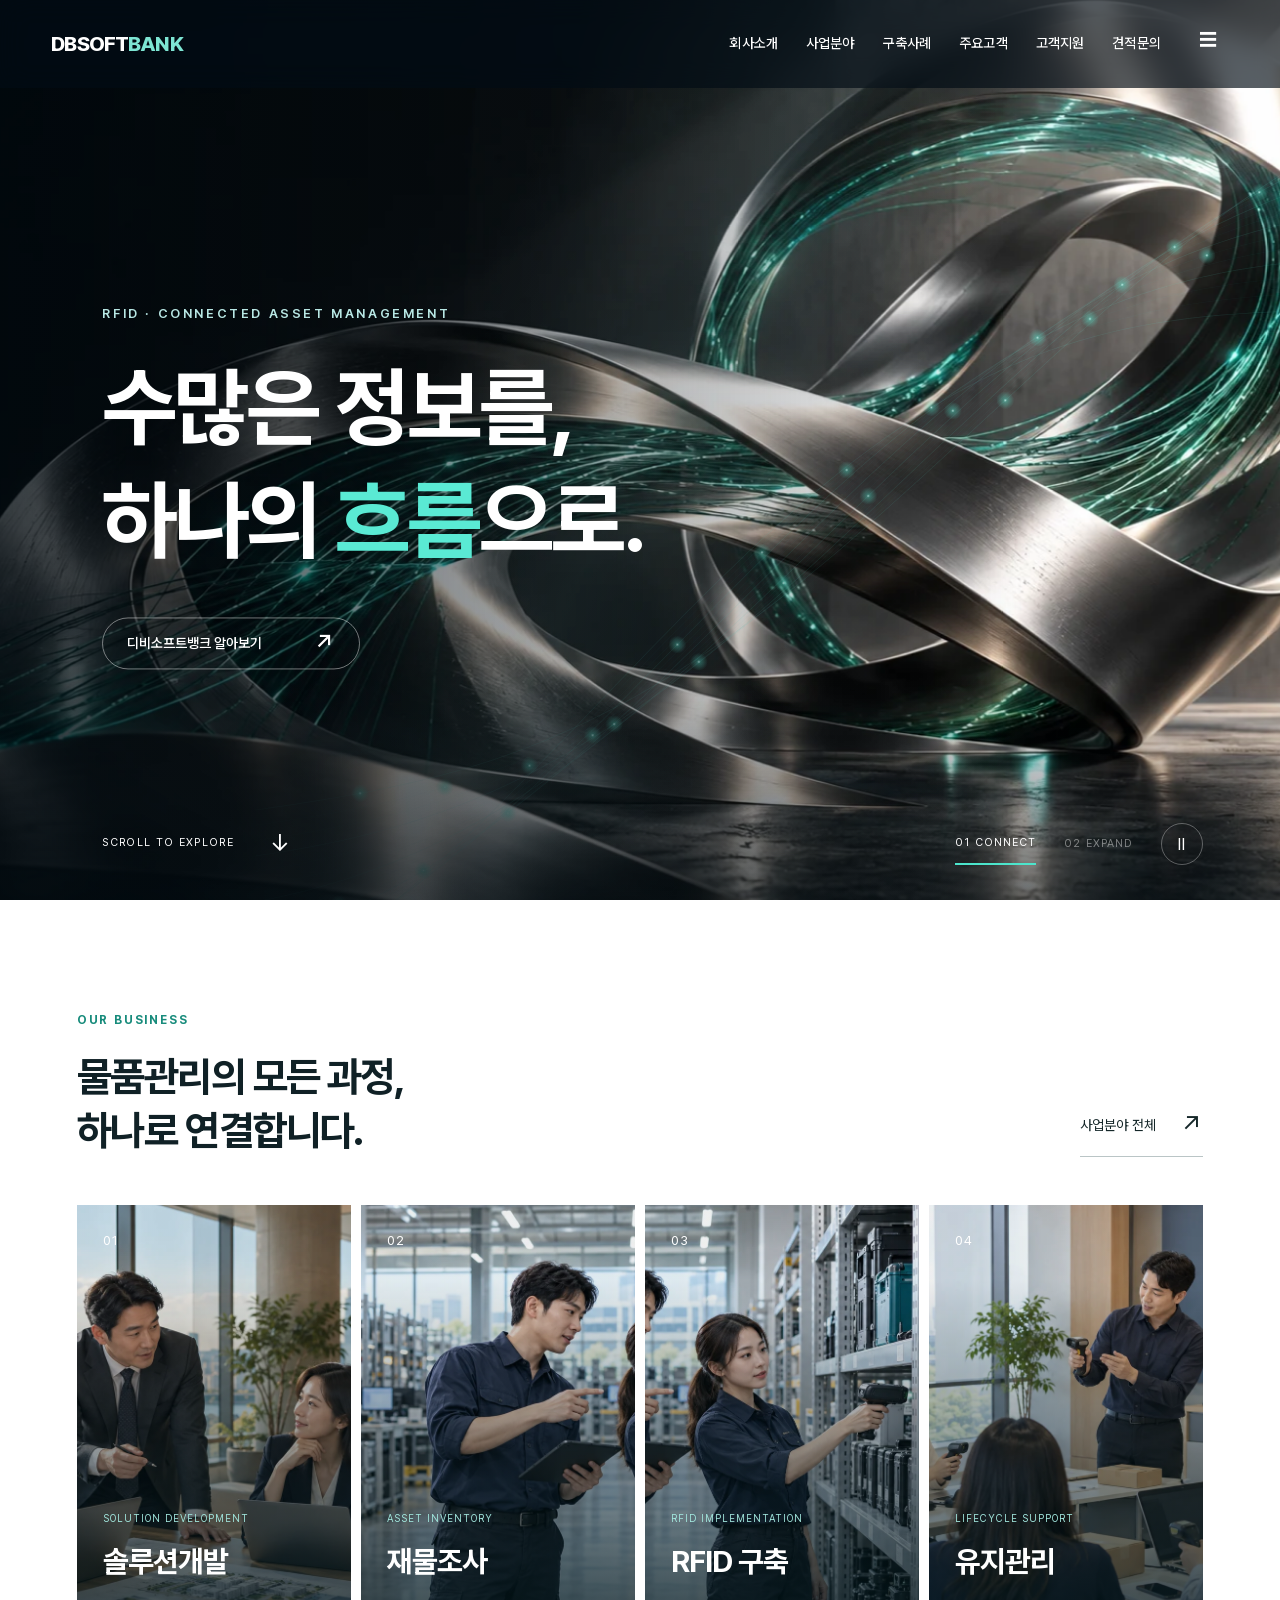
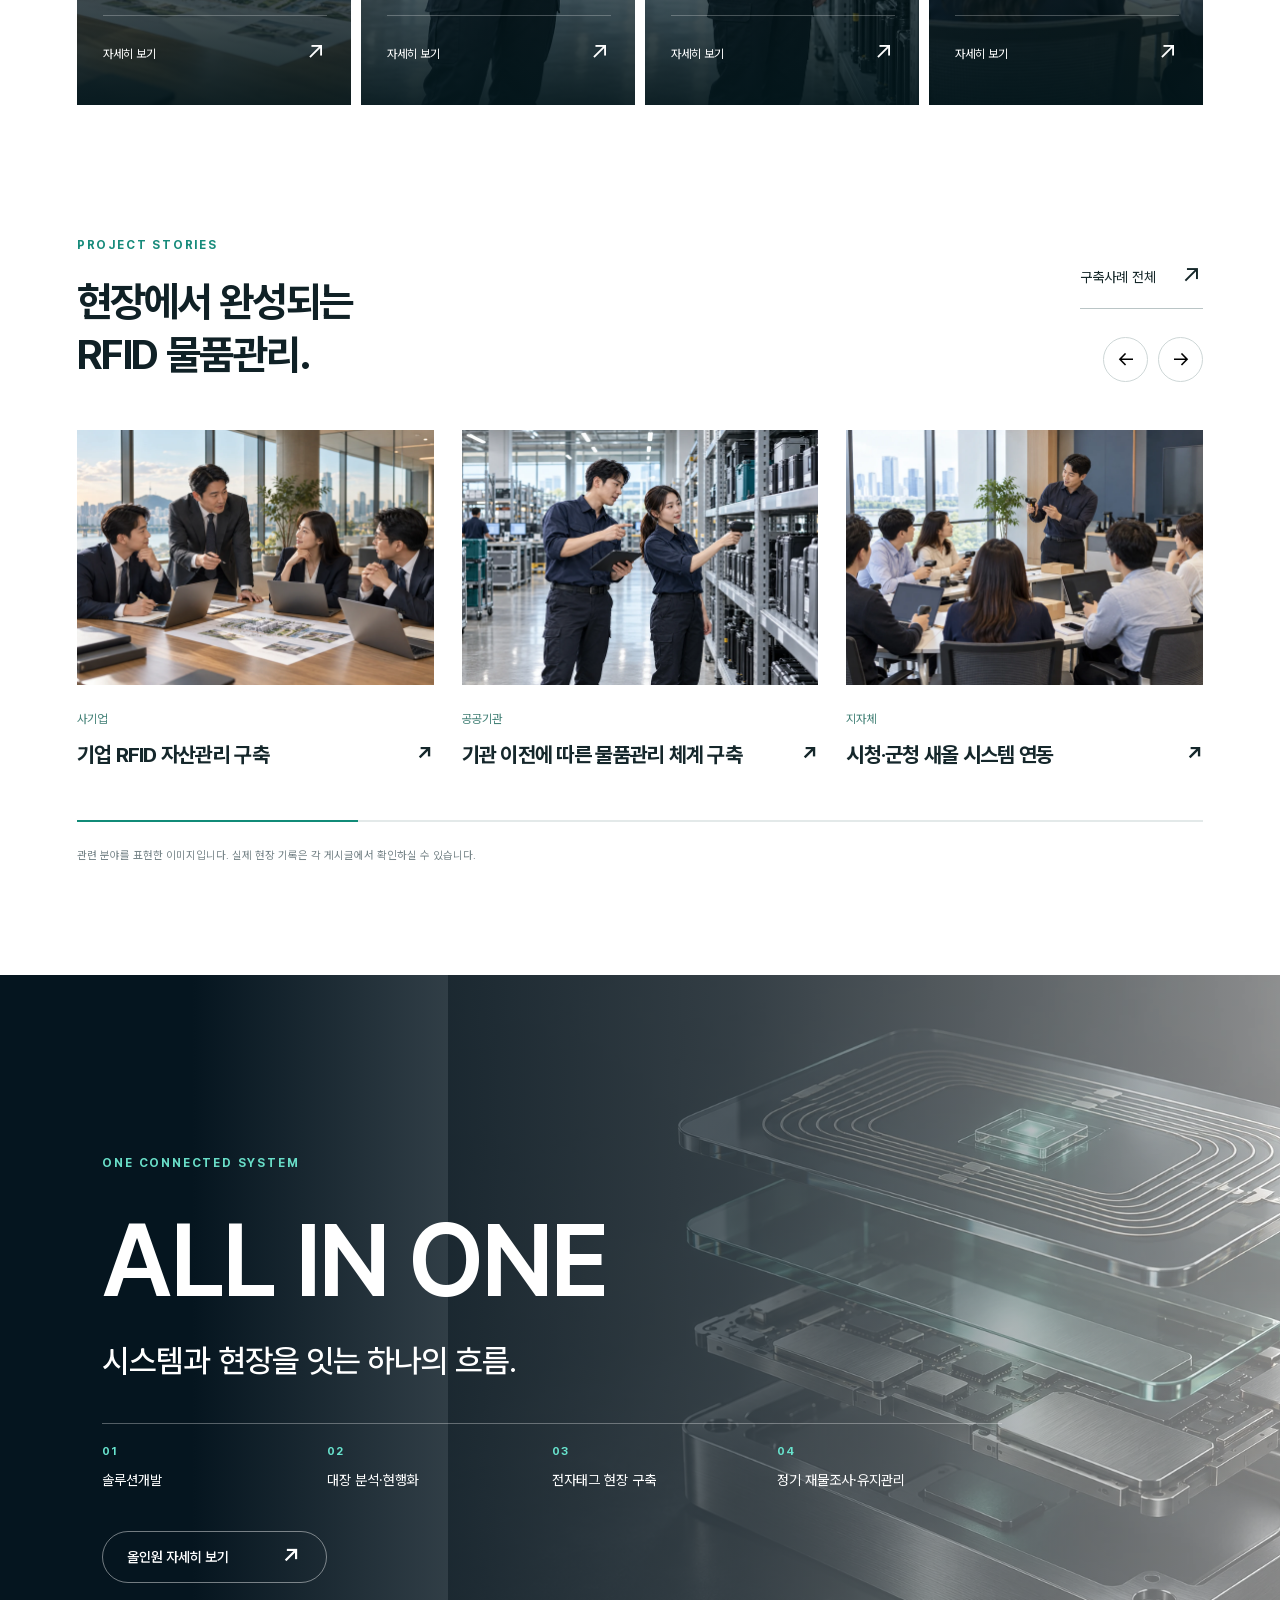
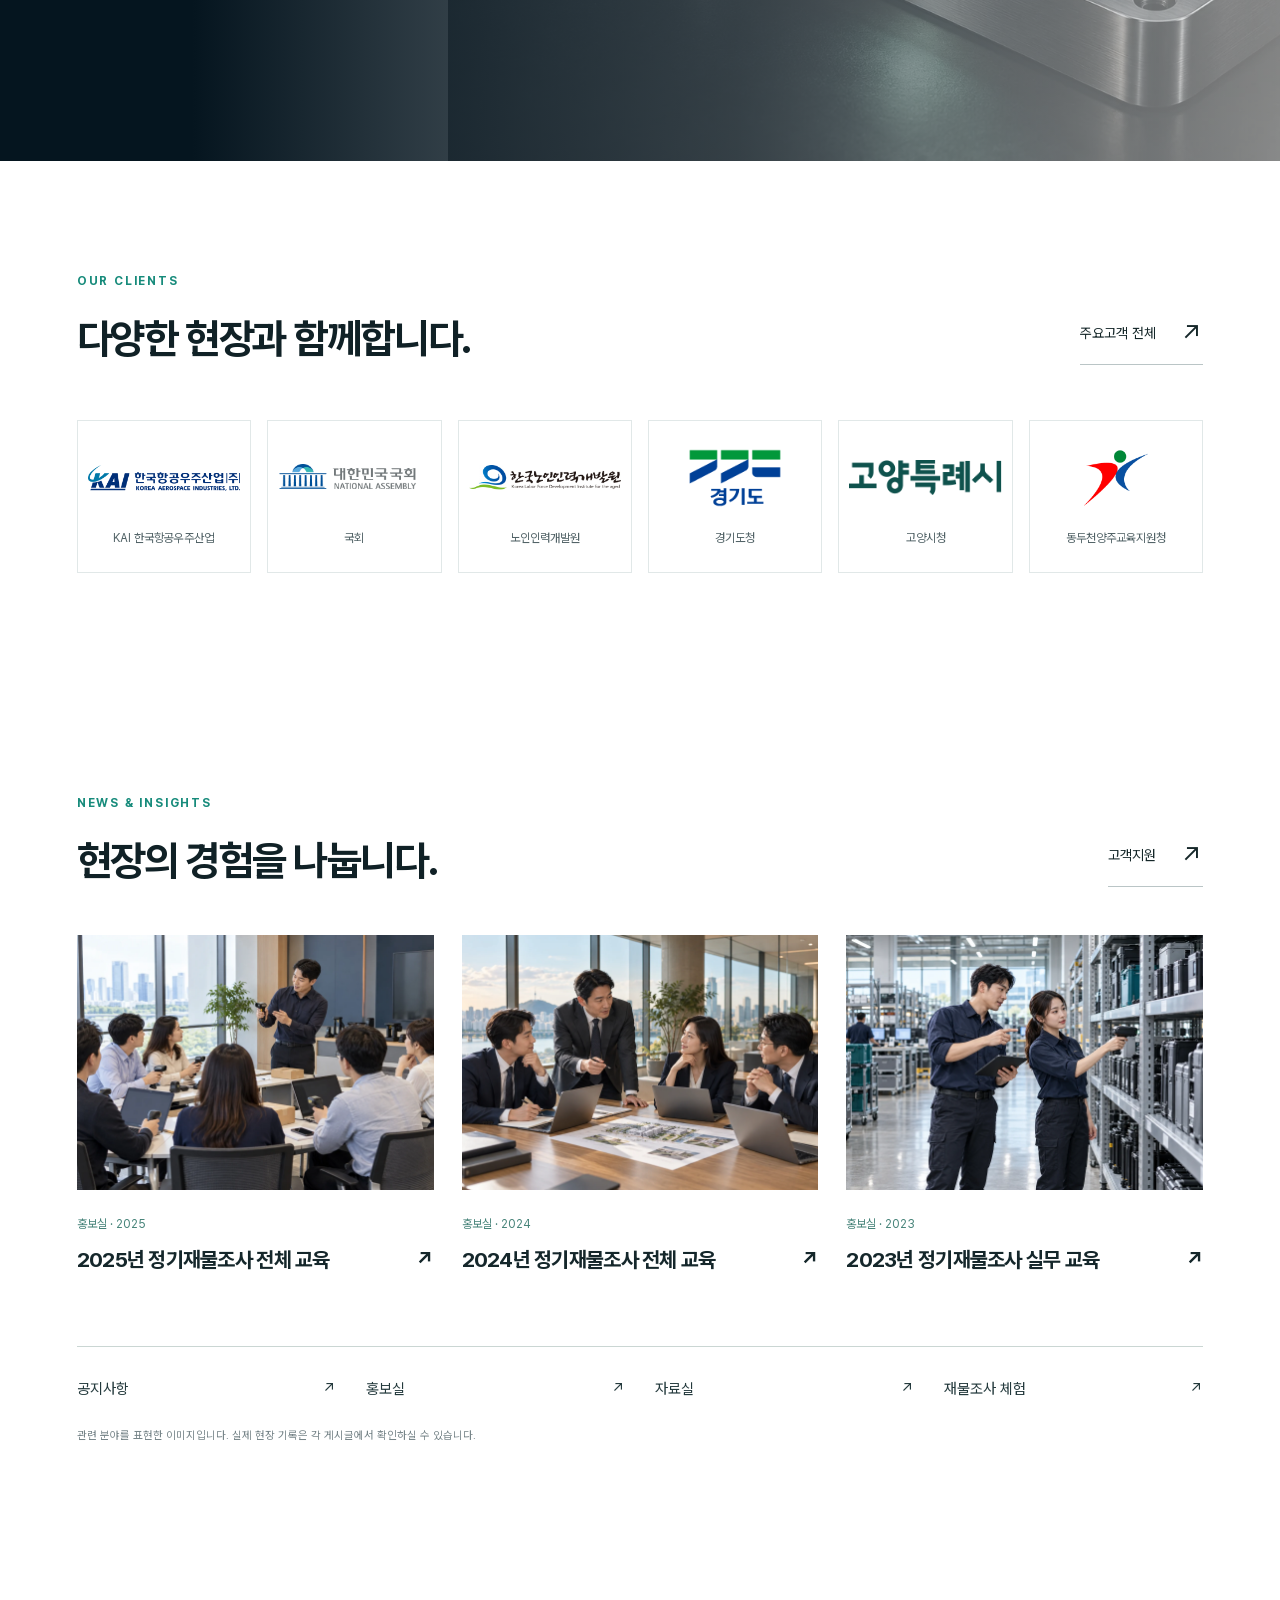
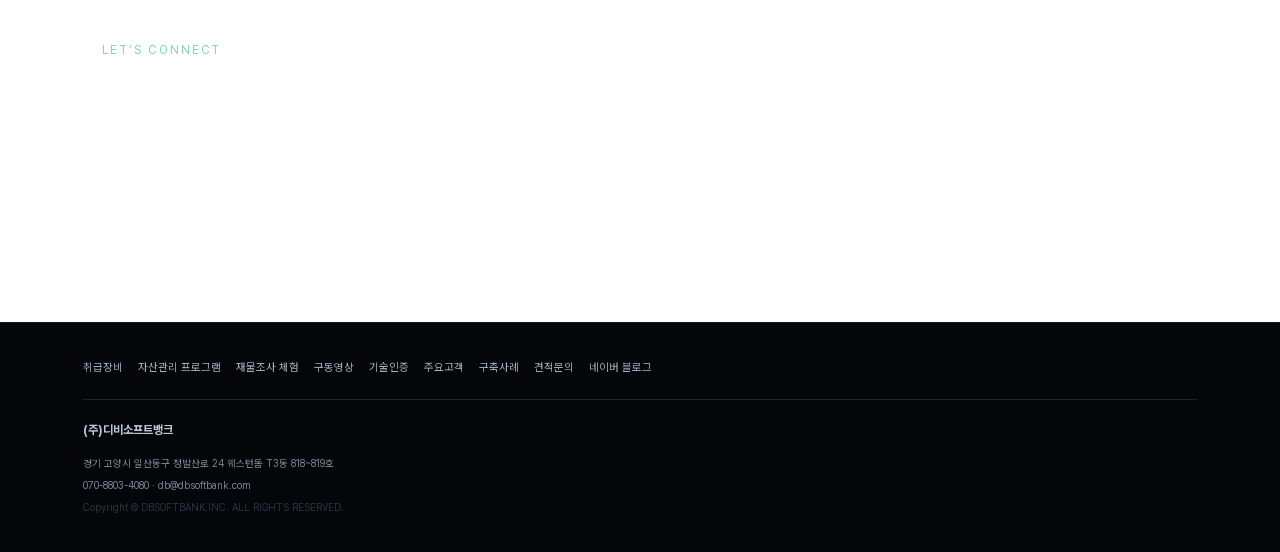
==== commit bda050bd: "Refresh B imagery with corporate collaboration and cinematic RFID motion" ====
--- a/dbsoftbank-b/index.html
+++ b/dbsoftbank-b/index.html
@@ -433,7 +433,7 @@
 @media(max-width:600px){#page-clients main{padding:8px 0 48px}#page-clients .client-group{margin-top:34px}#page-clients .client-group h2{font-size:21px;gap:10px}#page-clients .client-group h2 small{font-size:10px}#page-clients .client-grid{grid-template-columns:repeat(2,minmax(0,1fr));border-radius:10px}#page-clients .client-card{min-height:153px;padding:22px 12px 18px;gap:15px}#page-clients .client-logo{height:55px}#page-clients .client-logo img{max-height:52px;max-width:94%}#page-clients .client-card .name{font-size:13px}#page-clients .client-scope{font-size:9px}}
 
 
-#page-clients .client-jump{display:flex;flex-wrap:wrap;gap:8px;margin-top:18px}#page-clients .client-jump a{padding:10px 14px;background:#fff;border:1px solid #dce5eb;border-radius:6px;font-size:12px;color:#425d6d}#page-clients .client-jump a:hover{background:#eaf0f4}#page-clients .client-group{scroll-margin-top:110px}</style><link rel="stylesheet" href="a-type.css"><link rel="stylesheet" href="visual.css?v=4"><link rel="stylesheet" href="orbit.css?v=4"><link rel="stylesheet" href="signal.css?v=4"><link rel="stylesheet" href="continuum.css?v=20261015-premium"><link rel="stylesheet" href="premium.css?v=20261015"><link rel="stylesheet" href="content.css?v=flow-20261015"><link rel="stylesheet" href="business.css?v=20261015"><link rel="stylesheet" href="b-type.css?v=1"></head>
+#page-clients .client-jump{display:flex;flex-wrap:wrap;gap:8px;margin-top:18px}#page-clients .client-jump a{padding:10px 14px;background:#fff;border:1px solid #dce5eb;border-radius:6px;font-size:12px;color:#425d6d}#page-clients .client-jump a:hover{background:#eaf0f4}#page-clients .client-group{scroll-margin-top:110px}</style><link rel="stylesheet" href="a-type.css"><link rel="stylesheet" href="visual.css?v=4"><link rel="stylesheet" href="orbit.css?v=4"><link rel="stylesheet" href="signal.css?v=4"><link rel="stylesheet" href="continuum.css?v=20261015-premium"><link rel="stylesheet" href="premium.css?v=20261015"><link rel="stylesheet" href="content.css?v=flow-20261015"><link rel="stylesheet" href="business.css?v=20261015"><link rel="stylesheet" href="b-type.css?v=visual-3"><link rel="stylesheet" href="visual-refresh.css?v=visual-3"></head>
 <body data-menu="" class="home-immersive"><div id="site-header"></div>
 <div class="offline-page" id="page-index" data-page="index">
 
@@ -5652,4 +5652,4 @@
  draw();return stop;
 }
 });})();
-</script><template id="final-video-main"><div class="vf-film" tabindex="0" aria-label="RFID 물품관리 영상 소개"><section class="vf-scene vf-active" aria-hidden="false"><video class="vf-visual" muted playsinline loop preload="auto" poster="assets/chip.jpg" data-src="assets/chip.mp4" src="assets/chip.mp4" aria-hidden="true" tabindex="-1"></video><div class="vf-copy"><h1>수많은 정보를,<br>하나의 흐름으로.</h1></div></section><section class="vf-scene" aria-hidden="true"><video class="vf-visual" muted playsinline loop preload="none" poster="assets/network.jpg" data-src="assets/network.mp4"  aria-hidden="true" tabindex="-1"></video><div class="vf-copy"><h2>수많은 정보를,<br>하나의 흐름으로.</h2></div></section><button class="vf-play-hint" hidden>영상 재생하기 ▶</button><a class="vf-scroll" href="#page-index-biz">SCROLL TO EXPLORE</a><div class="vf-film-actions"><a href="#page-index-customer-experience">재물조사 체험 ↗</a><a href="#page-quote">견적 문의 ↗</a></div><div class="vf-bottom"><div class="vf-steps"><button class="vf-step" aria-current="true" aria-label="1번 배경 영상"><span>01</span>연결</button><button class="vf-step" aria-current="false" aria-label="2번 배경 영상"><span>02</span>흐름</button></div><button class="vf-pause" aria-label="영상 일시정지">Ⅱ</button></div></div></template><script src="assets/world-dots.js"></script><script src="assets/blog-cases.js"></script><script src="a-type.js?v=flow-20261015"></script><script src="continuum.js?v=20261015-content"></script><script src="content.js?v=flow-20261015"></script><script src="assets/business-data.js"></script><script src="business.js?v=20261015-nohistory"></script><script src="b-type.js?v=1"></script></body></html>+</script><template id="final-video-main"><div class="vf-film" tabindex="0" aria-label="RFID 물품관리 영상 소개"><section class="vf-scene vf-active" aria-hidden="false"><video class="vf-visual" muted playsinline loop preload="auto" poster="assets/chip.jpg" data-src="assets/chip.mp4" src="assets/chip.mp4" aria-hidden="true" tabindex="-1"></video><div class="vf-copy"><h1>수많은 정보를,<br>하나의 흐름으로.</h1></div></section><section class="vf-scene" aria-hidden="true"><video class="vf-visual" muted playsinline loop preload="none" poster="assets/network.jpg" data-src="assets/network.mp4"  aria-hidden="true" tabindex="-1"></video><div class="vf-copy"><h2>수많은 정보를,<br>하나의 흐름으로.</h2></div></section><button class="vf-play-hint" hidden>영상 재생하기 ▶</button><a class="vf-scroll" href="#page-index-biz">SCROLL TO EXPLORE</a><div class="vf-film-actions"><a href="#page-index-customer-experience">재물조사 체험 ↗</a><a href="#page-quote">견적 문의 ↗</a></div><div class="vf-bottom"><div class="vf-steps"><button class="vf-step" aria-current="true" aria-label="1번 배경 영상"><span>01</span>연결</button><button class="vf-step" aria-current="false" aria-label="2번 배경 영상"><span>02</span>흐름</button></div><button class="vf-pause" aria-label="영상 일시정지">Ⅱ</button></div></div></template><script src="assets/world-dots.js"></script><script src="assets/blog-cases.js"></script><script src="a-type.js?v=flow-20261015"></script><script src="continuum.js?v=20261015-content"></script><script src="content.js?v=flow-20261015"></script><script src="assets/business-data.js"></script><script src="business.js?v=20261015-nohistory"></script><script src="b-type.js?v=visual-3"></script><script src="visual-refresh.js?v=visual-3"></script></body></html>
--- a/dbsoftbank-b/visual-refresh.css
+++ b/dbsoftbank-b/visual-refresh.css
@@ -0,0 +1,2 @@
+.b-motion-stage{position:absolute;inset:0;overflow:hidden;background:#03090c}.b-motion-stage>img{width:100%;height:100%;object-fit:cover;object-position:65% center;transform:scale(1.09);animation:b-cinematic 15s ease-in-out infinite alternate;will-change:transform}.b-motion-stage canvas{position:absolute;inset:0;width:100%;height:100%;opacity:.9}.b-motion-light{position:absolute;inset:-40%;background:linear-gradient(115deg,transparent 42%,#a3fff518 50%,transparent 58%);animation:b-sweep 9s ease-in-out infinite;mix-blend-mode:screen;pointer-events:none}.b-new-hero .b-hero-shade{background:linear-gradient(90deg,#01090ec9 0%,#01090e50 48%,transparent 80%),linear-gradient(0deg,#010a0f99,transparent 25%)}.b-new-hero .b-hero-copy{z-index:2}.b-motion-expand .b-motion-stage>img{filter:brightness(1.2) saturate(.7);object-position:80% center}.b-motion-paused .b-motion-stage *{animation-play-state:paused!important}.b-image-note{font-size:11px!important;color:#778589!important;line-height:1.6!important;margin:25px 0 0!important;letter-spacing:0!important}.b-service img,.b-case img,.b-news-grid img{object-position:center}.b-service:nth-child(3) img{object-position:70% center}.b-service:nth-child(2) img{object-position:25% center}body.design-b .a-brand em{color:#188d7e!important}body.design-b.b-home:not(.a-scrolled) .a-brand em{color:#7de5d3!important}@keyframes b-cinematic{0%{transform:translate(var(--px,0px),var(--py,0px)) scale(1.06) rotate(-1deg)}100%{transform:translate(calc(var(--px,0px) - 18px),calc(var(--py,0px) + 10px)) scale(1.19) rotate(1deg)}}@keyframes b-sweep{0%,15%{transform:translateX(-35%);opacity:0}45%{opacity:1}80%,100%{transform:translateX(35%);opacity:0}}@media(max-width:700px){.b-motion-stage>img{object-position:66% center}.b-new-hero .b-hero-shade{background:linear-gradient(90deg,#01090e9c,#01090e30),linear-gradient(0deg,#01090ea0,transparent 70%)}.b-new-hero .b-hero-copy{top:47%}.b-image-note{font-size:10px!important}.b-motion-stage canvas{opacity:.55}}@media(prefers-reduced-motion:reduce){.b-motion-stage *{animation:none!important}}
+body.design-a.design-b .business-heading,body.design-a.design-b .business-heading h1{color:#102b2c!important}body.design-a.design-b .business-heading p,body.design-a.design-b .business-heading a,body.design-a.design-b .business-heading>span{color:#466761!important}
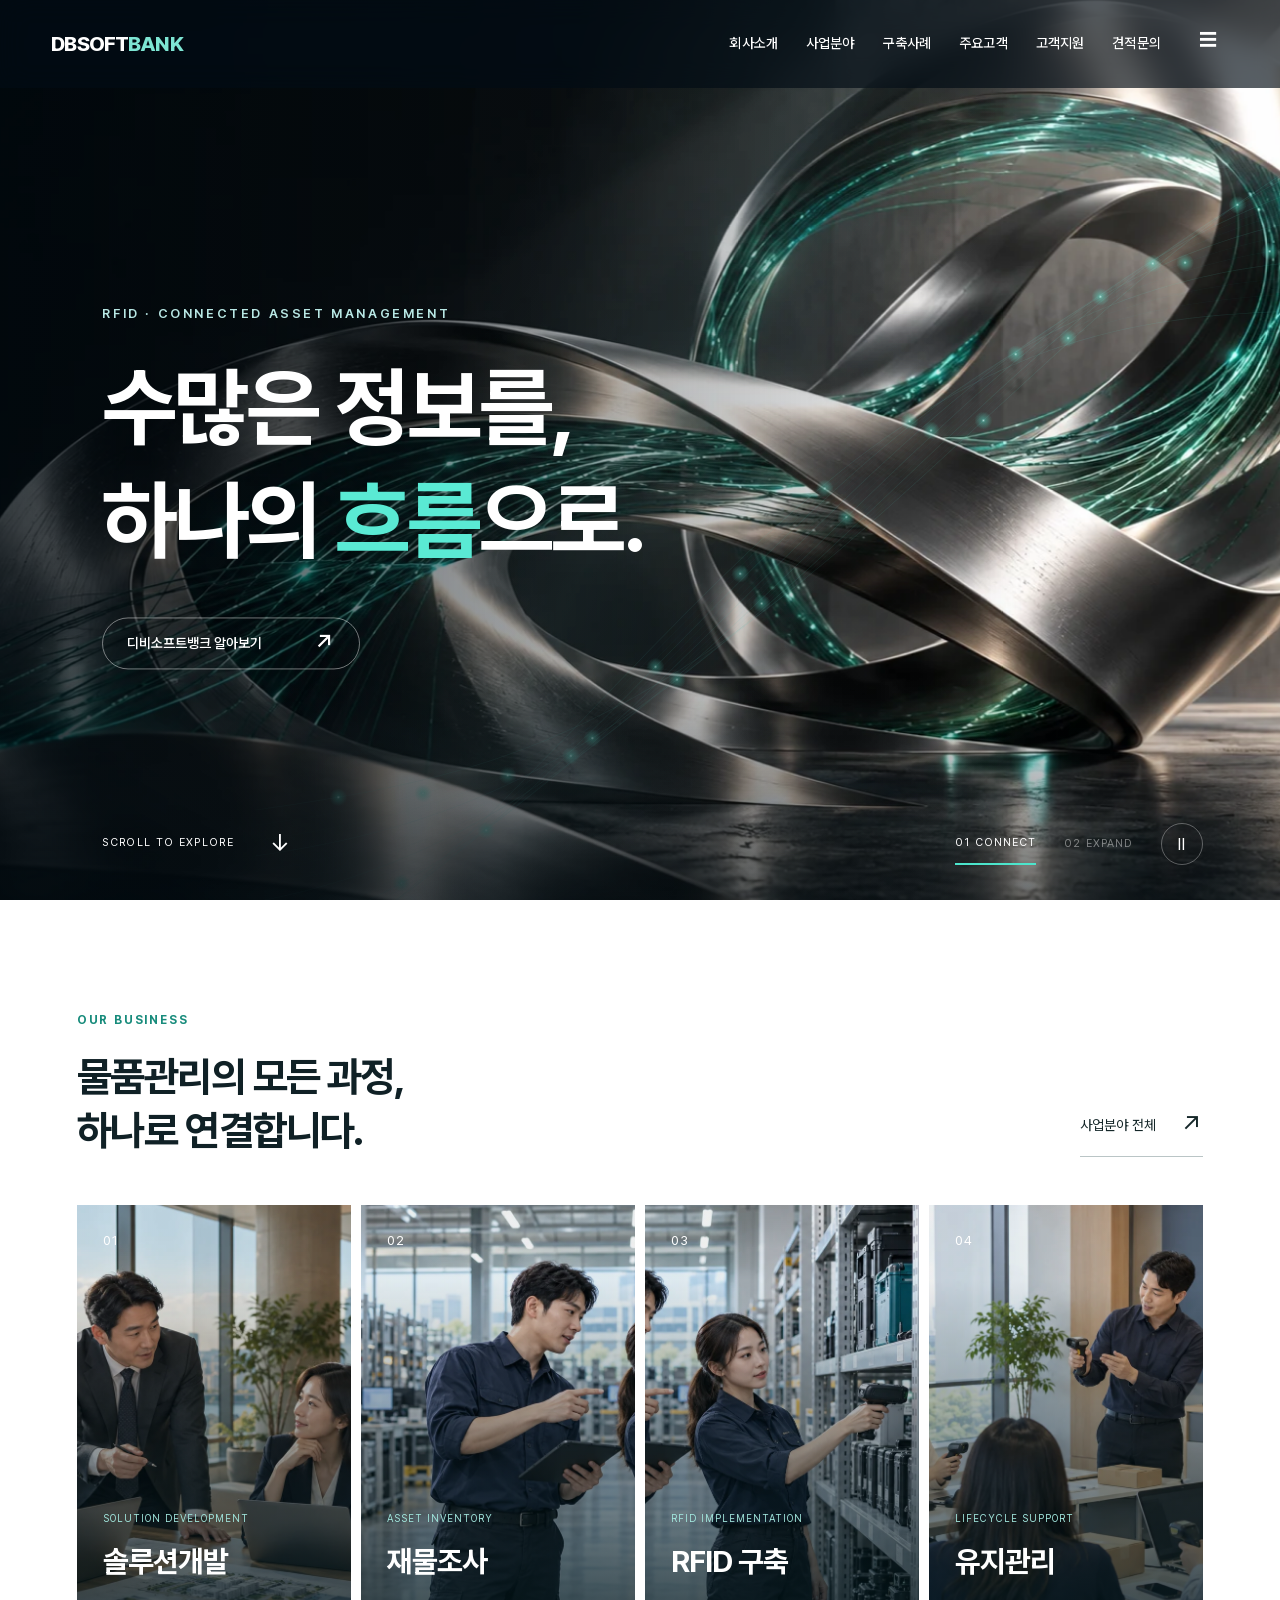
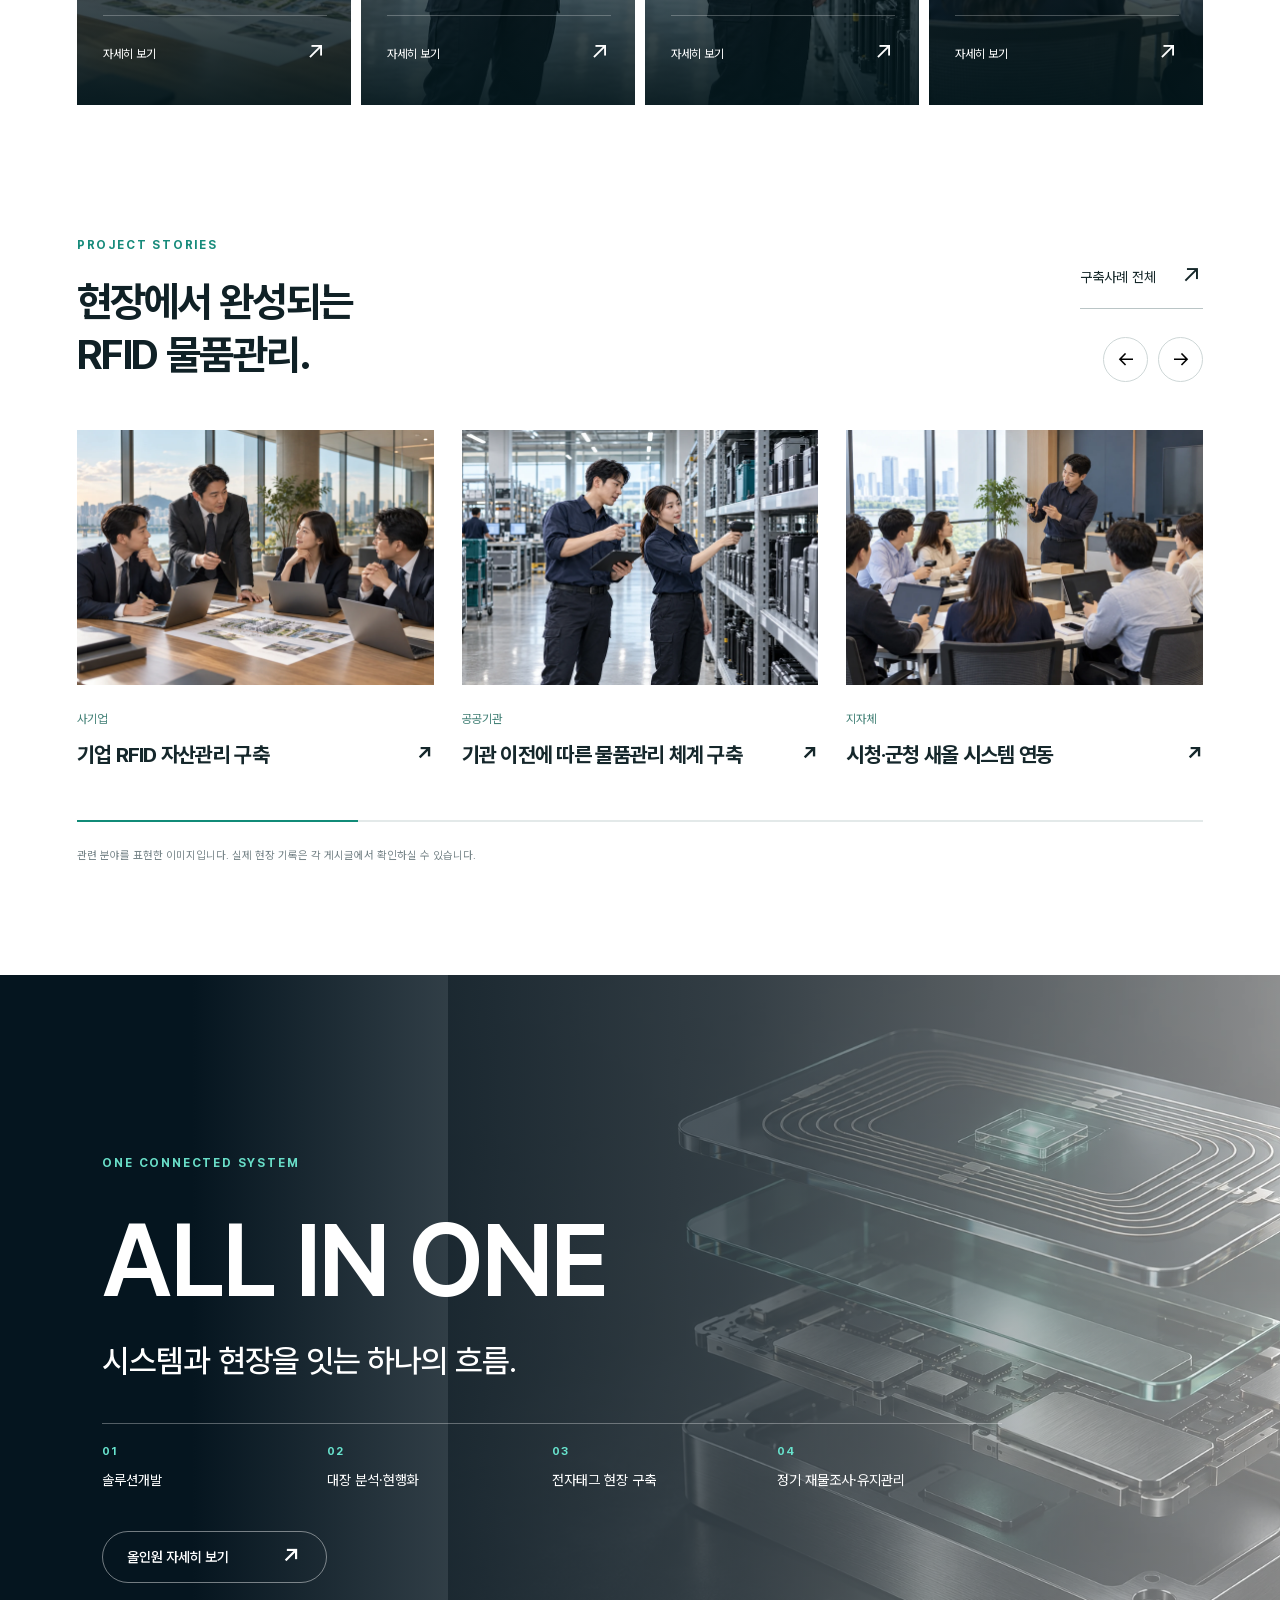
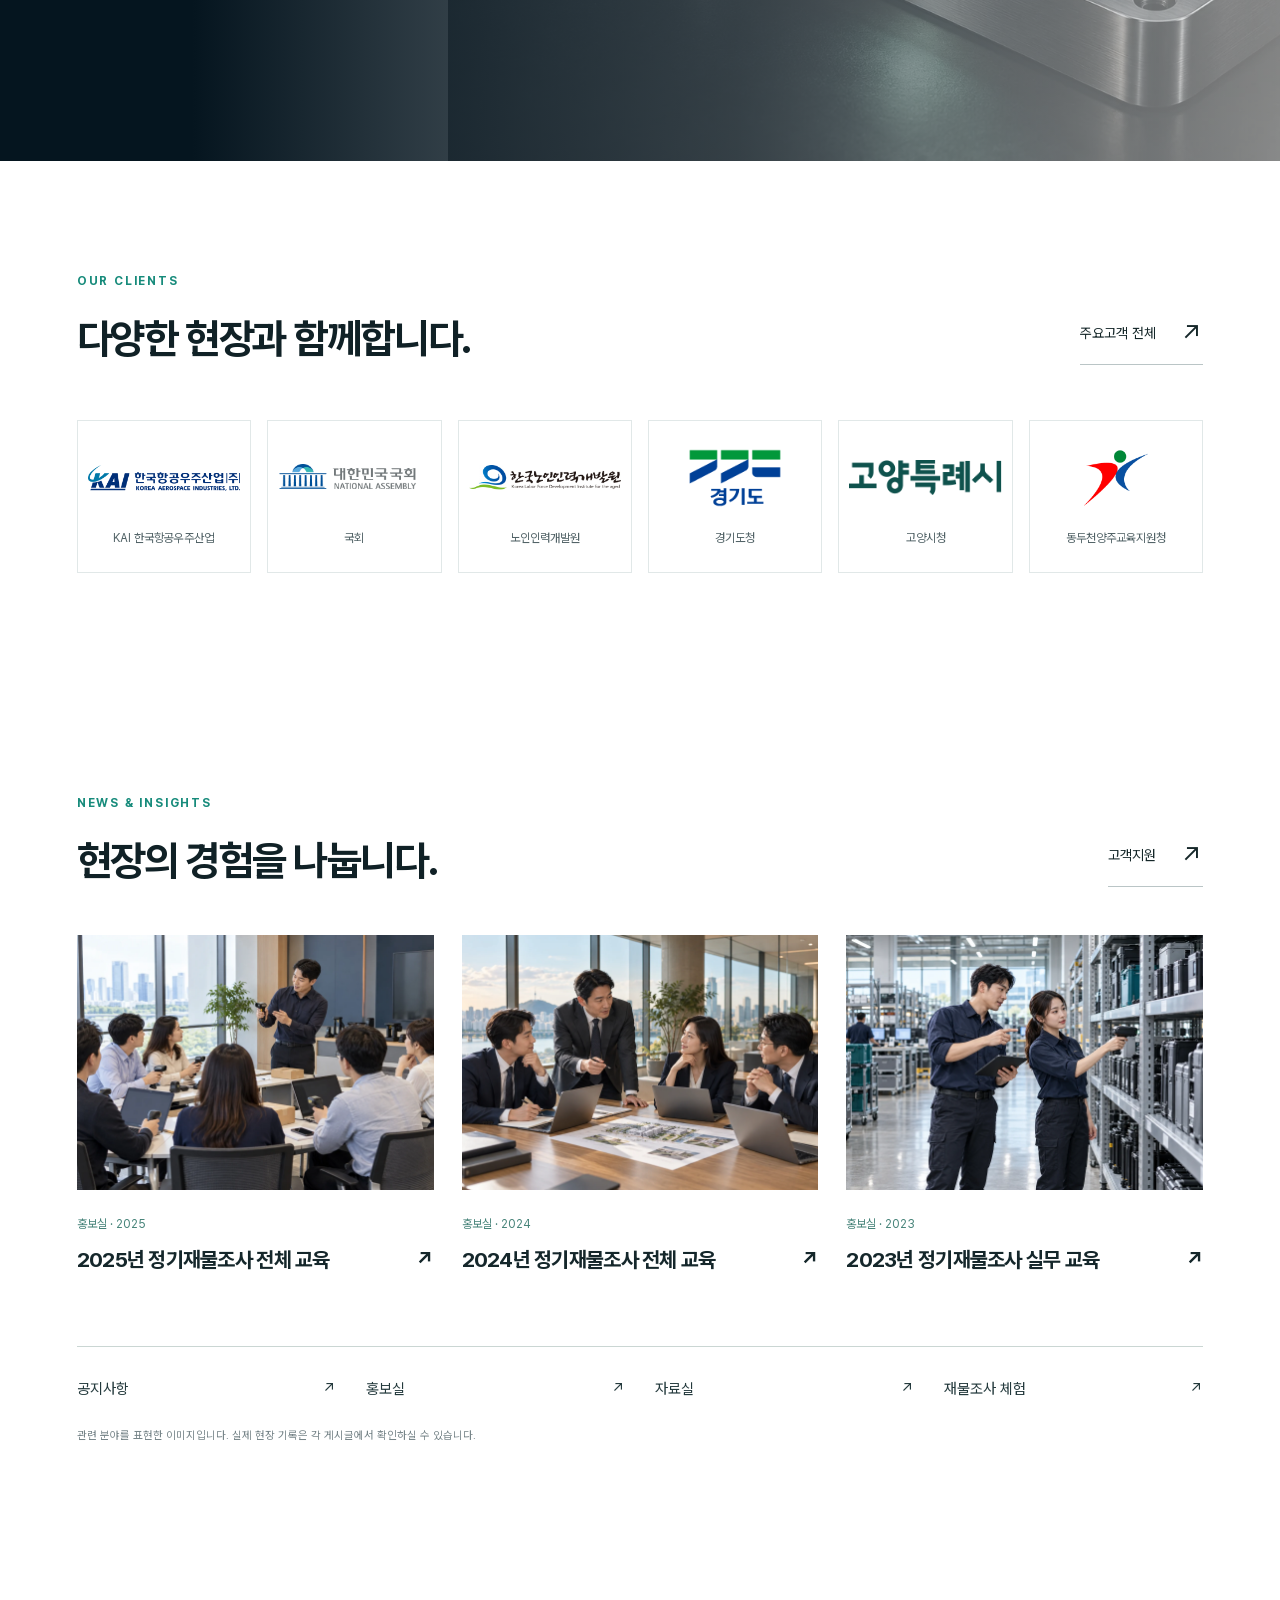
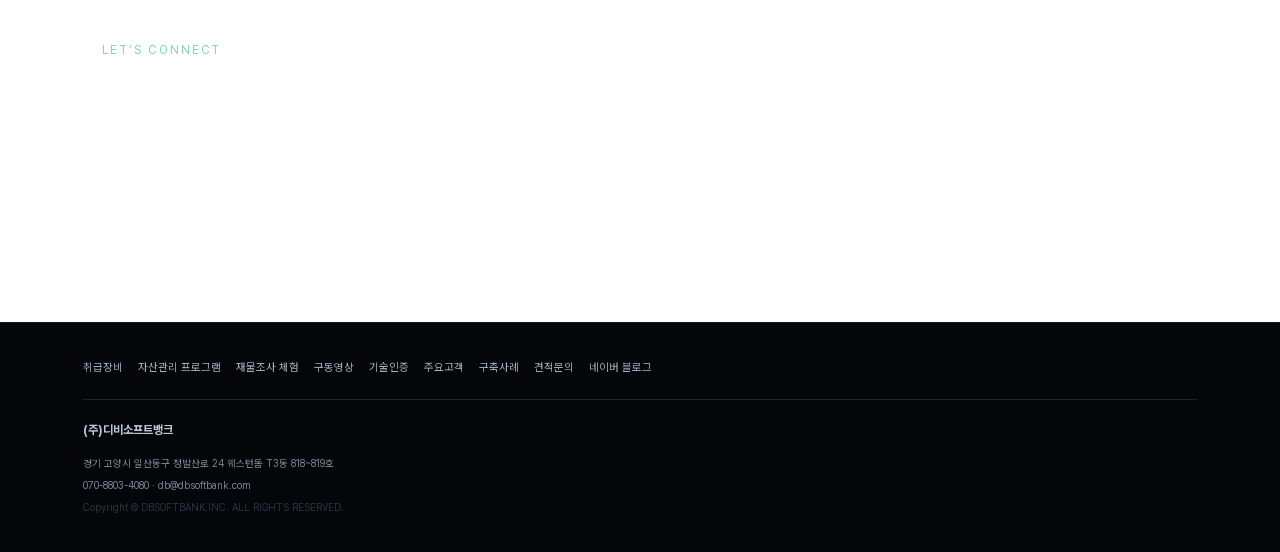
==== commit d4555cb3: "Correct B detail heading contrast and refresh asset cache" ====
--- a/dbsoftbank-b/index.html
+++ b/dbsoftbank-b/index.html
@@ -433,7 +433,7 @@
 @media(max-width:600px){#page-clients main{padding:8px 0 48px}#page-clients .client-group{margin-top:34px}#page-clients .client-group h2{font-size:21px;gap:10px}#page-clients .client-group h2 small{font-size:10px}#page-clients .client-grid{grid-template-columns:repeat(2,minmax(0,1fr));border-radius:10px}#page-clients .client-card{min-height:153px;padding:22px 12px 18px;gap:15px}#page-clients .client-logo{height:55px}#page-clients .client-logo img{max-height:52px;max-width:94%}#page-clients .client-card .name{font-size:13px}#page-clients .client-scope{font-size:9px}}
 
 
-#page-clients .client-jump{display:flex;flex-wrap:wrap;gap:8px;margin-top:18px}#page-clients .client-jump a{padding:10px 14px;background:#fff;border:1px solid #dce5eb;border-radius:6px;font-size:12px;color:#425d6d}#page-clients .client-jump a:hover{background:#eaf0f4}#page-clients .client-group{scroll-margin-top:110px}</style><link rel="stylesheet" href="a-type.css"><link rel="stylesheet" href="visual.css?v=4"><link rel="stylesheet" href="orbit.css?v=4"><link rel="stylesheet" href="signal.css?v=4"><link rel="stylesheet" href="continuum.css?v=20261015-premium"><link rel="stylesheet" href="premium.css?v=20261015"><link rel="stylesheet" href="content.css?v=flow-20261015"><link rel="stylesheet" href="business.css?v=20261015"><link rel="stylesheet" href="b-type.css?v=visual-3"><link rel="stylesheet" href="visual-refresh.css?v=visual-3"></head>
+#page-clients .client-jump{display:flex;flex-wrap:wrap;gap:8px;margin-top:18px}#page-clients .client-jump a{padding:10px 14px;background:#fff;border:1px solid #dce5eb;border-radius:6px;font-size:12px;color:#425d6d}#page-clients .client-jump a:hover{background:#eaf0f4}#page-clients .client-group{scroll-margin-top:110px}</style><link rel="stylesheet" href="a-type.css"><link rel="stylesheet" href="visual.css?v=4"><link rel="stylesheet" href="orbit.css?v=4"><link rel="stylesheet" href="signal.css?v=4"><link rel="stylesheet" href="continuum.css?v=20261015-premium"><link rel="stylesheet" href="premium.css?v=20261015"><link rel="stylesheet" href="content.css?v=flow-20261015"><link rel="stylesheet" href="business.css?v=20261015"><link rel="stylesheet" href="b-type.css?v=visual-4"><link rel="stylesheet" href="visual-refresh.css?v=visual-4"></head>
 <body data-menu="" class="home-immersive"><div id="site-header"></div>
 <div class="offline-page" id="page-index" data-page="index">
 
@@ -5652,4 +5652,4 @@
  draw();return stop;
 }
 });})();
-</script><template id="final-video-main"><div class="vf-film" tabindex="0" aria-label="RFID 물품관리 영상 소개"><section class="vf-scene vf-active" aria-hidden="false"><video class="vf-visual" muted playsinline loop preload="auto" poster="assets/chip.jpg" data-src="assets/chip.mp4" src="assets/chip.mp4" aria-hidden="true" tabindex="-1"></video><div class="vf-copy"><h1>수많은 정보를,<br>하나의 흐름으로.</h1></div></section><section class="vf-scene" aria-hidden="true"><video class="vf-visual" muted playsinline loop preload="none" poster="assets/network.jpg" data-src="assets/network.mp4"  aria-hidden="true" tabindex="-1"></video><div class="vf-copy"><h2>수많은 정보를,<br>하나의 흐름으로.</h2></div></section><button class="vf-play-hint" hidden>영상 재생하기 ▶</button><a class="vf-scroll" href="#page-index-biz">SCROLL TO EXPLORE</a><div class="vf-film-actions"><a href="#page-index-customer-experience">재물조사 체험 ↗</a><a href="#page-quote">견적 문의 ↗</a></div><div class="vf-bottom"><div class="vf-steps"><button class="vf-step" aria-current="true" aria-label="1번 배경 영상"><span>01</span>연결</button><button class="vf-step" aria-current="false" aria-label="2번 배경 영상"><span>02</span>흐름</button></div><button class="vf-pause" aria-label="영상 일시정지">Ⅱ</button></div></div></template><script src="assets/world-dots.js"></script><script src="assets/blog-cases.js"></script><script src="a-type.js?v=flow-20261015"></script><script src="continuum.js?v=20261015-content"></script><script src="content.js?v=flow-20261015"></script><script src="assets/business-data.js"></script><script src="business.js?v=20261015-nohistory"></script><script src="b-type.js?v=visual-3"></script><script src="visual-refresh.js?v=visual-3"></script></body></html>+</script><template id="final-video-main"><div class="vf-film" tabindex="0" aria-label="RFID 물품관리 영상 소개"><section class="vf-scene vf-active" aria-hidden="false"><video class="vf-visual" muted playsinline loop preload="auto" poster="assets/chip.jpg" data-src="assets/chip.mp4" src="assets/chip.mp4" aria-hidden="true" tabindex="-1"></video><div class="vf-copy"><h1>수많은 정보를,<br>하나의 흐름으로.</h1></div></section><section class="vf-scene" aria-hidden="true"><video class="vf-visual" muted playsinline loop preload="none" poster="assets/network.jpg" data-src="assets/network.mp4"  aria-hidden="true" tabindex="-1"></video><div class="vf-copy"><h2>수많은 정보를,<br>하나의 흐름으로.</h2></div></section><button class="vf-play-hint" hidden>영상 재생하기 ▶</button><a class="vf-scroll" href="#page-index-biz">SCROLL TO EXPLORE</a><div class="vf-film-actions"><a href="#page-index-customer-experience">재물조사 체험 ↗</a><a href="#page-quote">견적 문의 ↗</a></div><div class="vf-bottom"><div class="vf-steps"><button class="vf-step" aria-current="true" aria-label="1번 배경 영상"><span>01</span>연결</button><button class="vf-step" aria-current="false" aria-label="2번 배경 영상"><span>02</span>흐름</button></div><button class="vf-pause" aria-label="영상 일시정지">Ⅱ</button></div></div></template><script src="assets/world-dots.js"></script><script src="assets/blog-cases.js"></script><script src="a-type.js?v=flow-20261015"></script><script src="continuum.js?v=20261015-content"></script><script src="content.js?v=flow-20261015"></script><script src="assets/business-data.js"></script><script src="business.js?v=20261015-nohistory"></script><script src="b-type.js?v=visual-4"></script><script src="visual-refresh.js?v=visual-4"></script></body></html>
--- a/dbsoftbank-b/visual-refresh.css
+++ b/dbsoftbank-b/visual-refresh.css
@@ -1,2 +1,2 @@
 .b-motion-stage{position:absolute;inset:0;overflow:hidden;background:#03090c}.b-motion-stage>img{width:100%;height:100%;object-fit:cover;object-position:65% center;transform:scale(1.09);animation:b-cinematic 15s ease-in-out infinite alternate;will-change:transform}.b-motion-stage canvas{position:absolute;inset:0;width:100%;height:100%;opacity:.9}.b-motion-light{position:absolute;inset:-40%;background:linear-gradient(115deg,transparent 42%,#a3fff518 50%,transparent 58%);animation:b-sweep 9s ease-in-out infinite;mix-blend-mode:screen;pointer-events:none}.b-new-hero .b-hero-shade{background:linear-gradient(90deg,#01090ec9 0%,#01090e50 48%,transparent 80%),linear-gradient(0deg,#010a0f99,transparent 25%)}.b-new-hero .b-hero-copy{z-index:2}.b-motion-expand .b-motion-stage>img{filter:brightness(1.2) saturate(.7);object-position:80% center}.b-motion-paused .b-motion-stage *{animation-play-state:paused!important}.b-image-note{font-size:11px!important;color:#778589!important;line-height:1.6!important;margin:25px 0 0!important;letter-spacing:0!important}.b-service img,.b-case img,.b-news-grid img{object-position:center}.b-service:nth-child(3) img{object-position:70% center}.b-service:nth-child(2) img{object-position:25% center}body.design-b .a-brand em{color:#188d7e!important}body.design-b.b-home:not(.a-scrolled) .a-brand em{color:#7de5d3!important}@keyframes b-cinematic{0%{transform:translate(var(--px,0px),var(--py,0px)) scale(1.06) rotate(-1deg)}100%{transform:translate(calc(var(--px,0px) - 18px),calc(var(--py,0px) + 10px)) scale(1.19) rotate(1deg)}}@keyframes b-sweep{0%,15%{transform:translateX(-35%);opacity:0}45%{opacity:1}80%,100%{transform:translateX(35%);opacity:0}}@media(max-width:700px){.b-motion-stage>img{object-position:66% center}.b-new-hero .b-hero-shade{background:linear-gradient(90deg,#01090e9c,#01090e30),linear-gradient(0deg,#01090ea0,transparent 70%)}.b-new-hero .b-hero-copy{top:47%}.b-image-note{font-size:10px!important}.b-motion-stage canvas{opacity:.55}}@media(prefers-reduced-motion:reduce){.b-motion-stage *{animation:none!important}}
-body.design-a.design-b .business-heading,body.design-a.design-b .business-heading h1{color:#102b2c!important}body.design-a.design-b .business-heading p,body.design-a.design-b .business-heading a,body.design-a.design-b .business-heading>span{color:#466761!important}
+body.design-a.design-b .offline-page:not(#page-index) .business-heading,body.design-a.design-b .offline-page:not(#page-index) .business-heading h1{color:#102b2c!important}body.design-a.design-b .offline-page:not(#page-index) .business-heading p,body.design-a.design-b .offline-page:not(#page-index) .business-heading a,body.design-a.design-b .offline-page:not(#page-index) .business-heading>span{color:#466761!important}
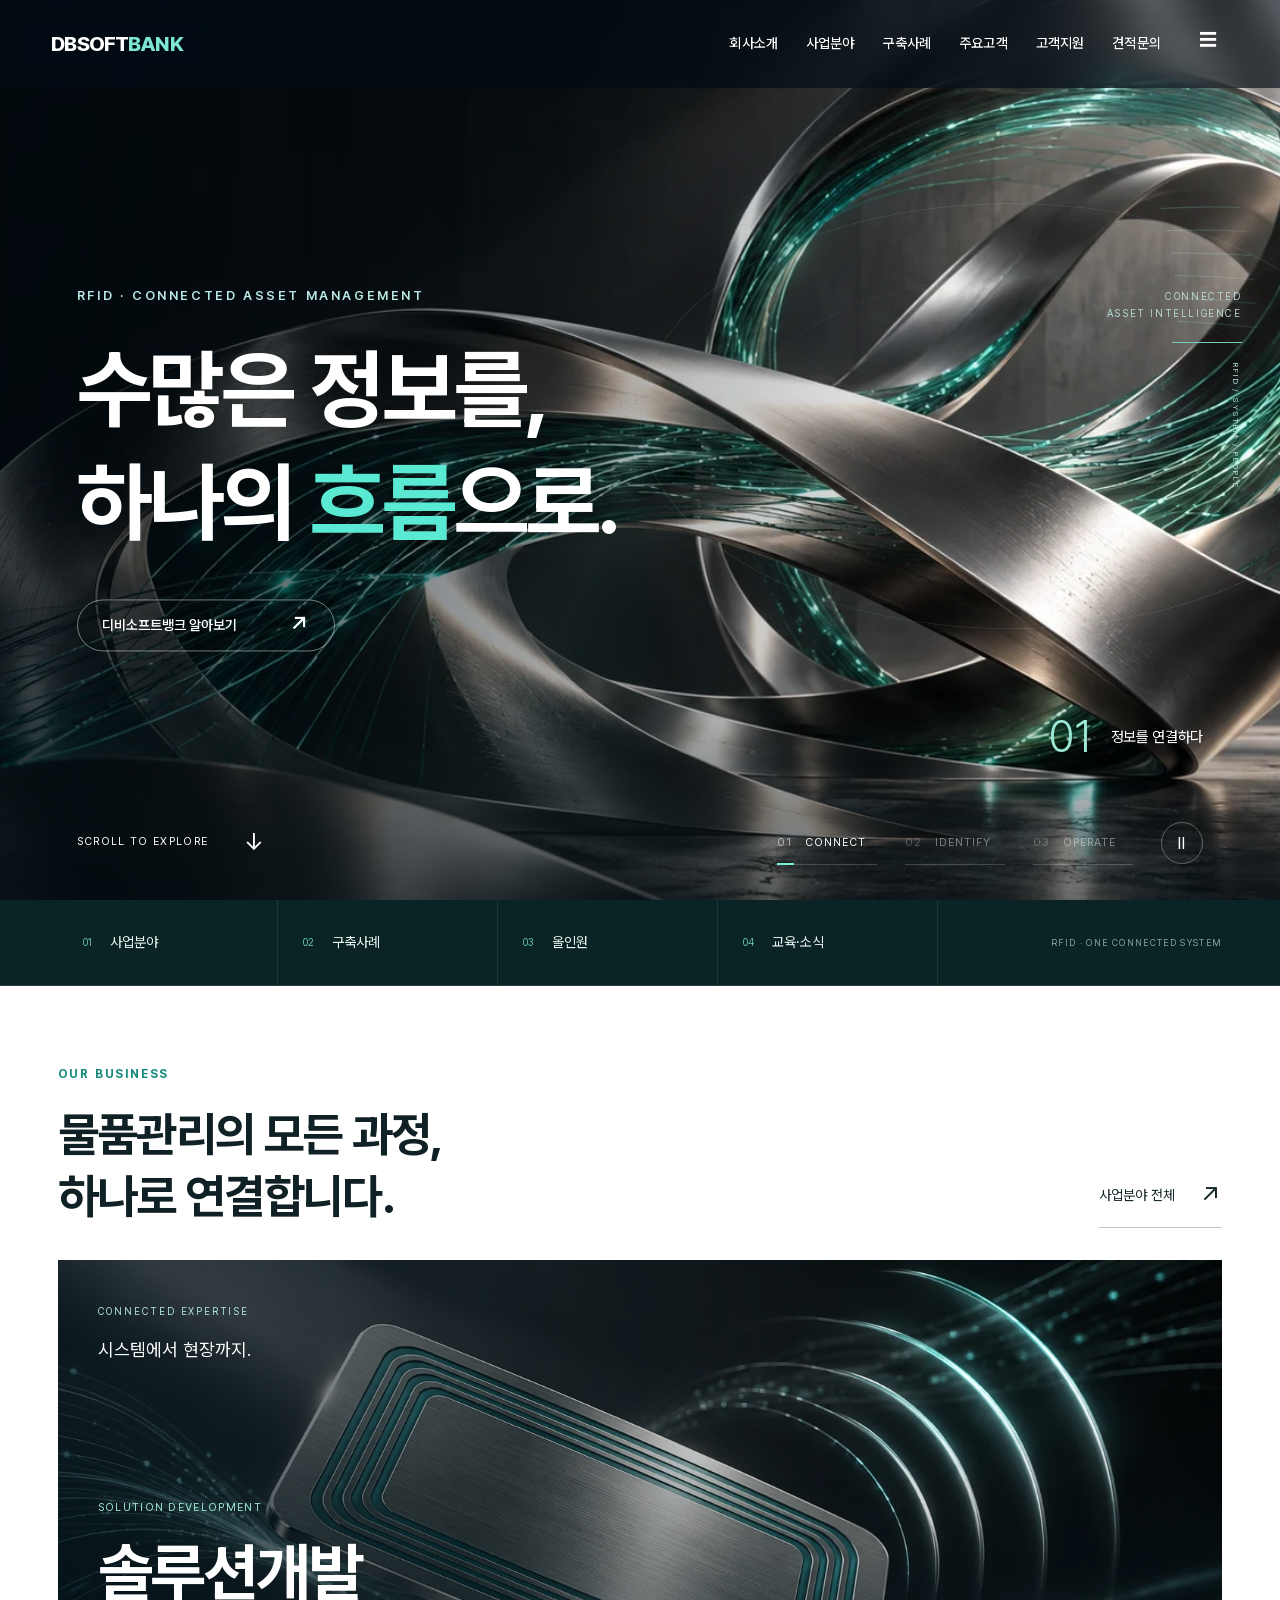
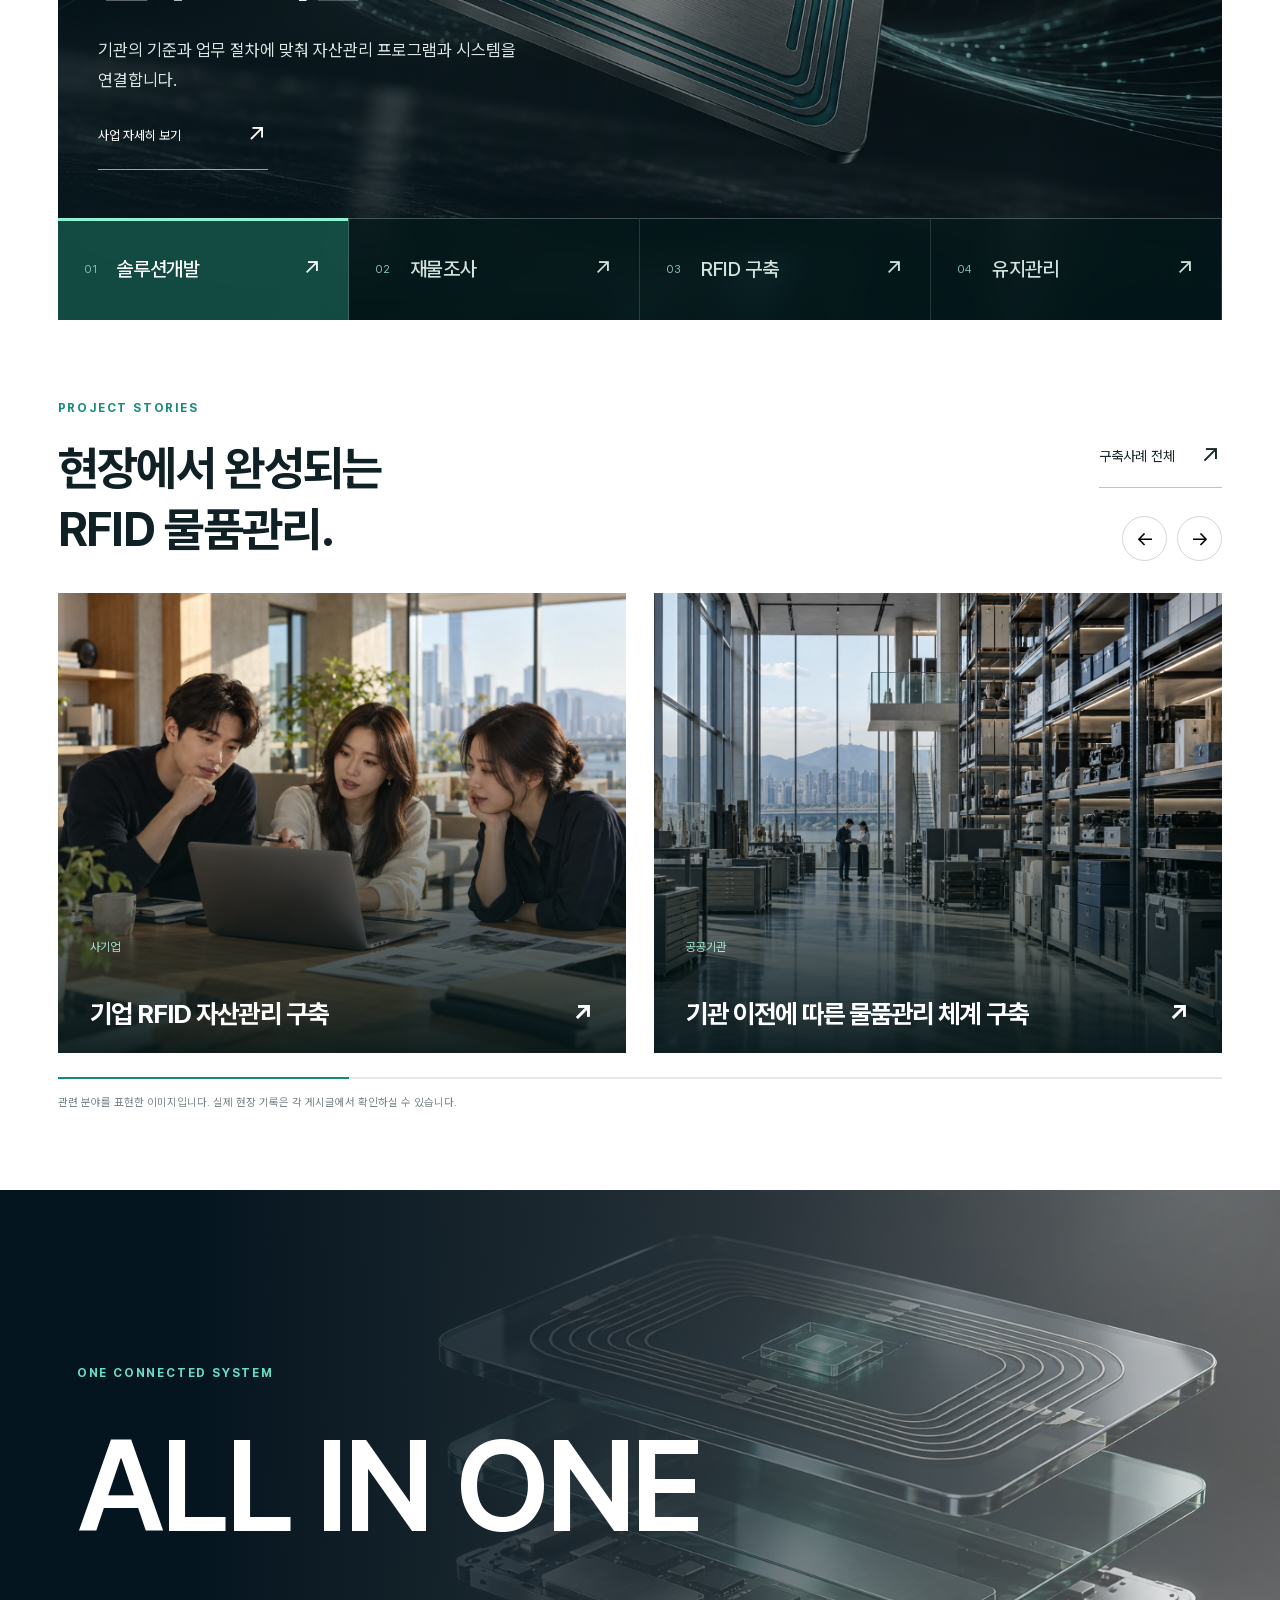
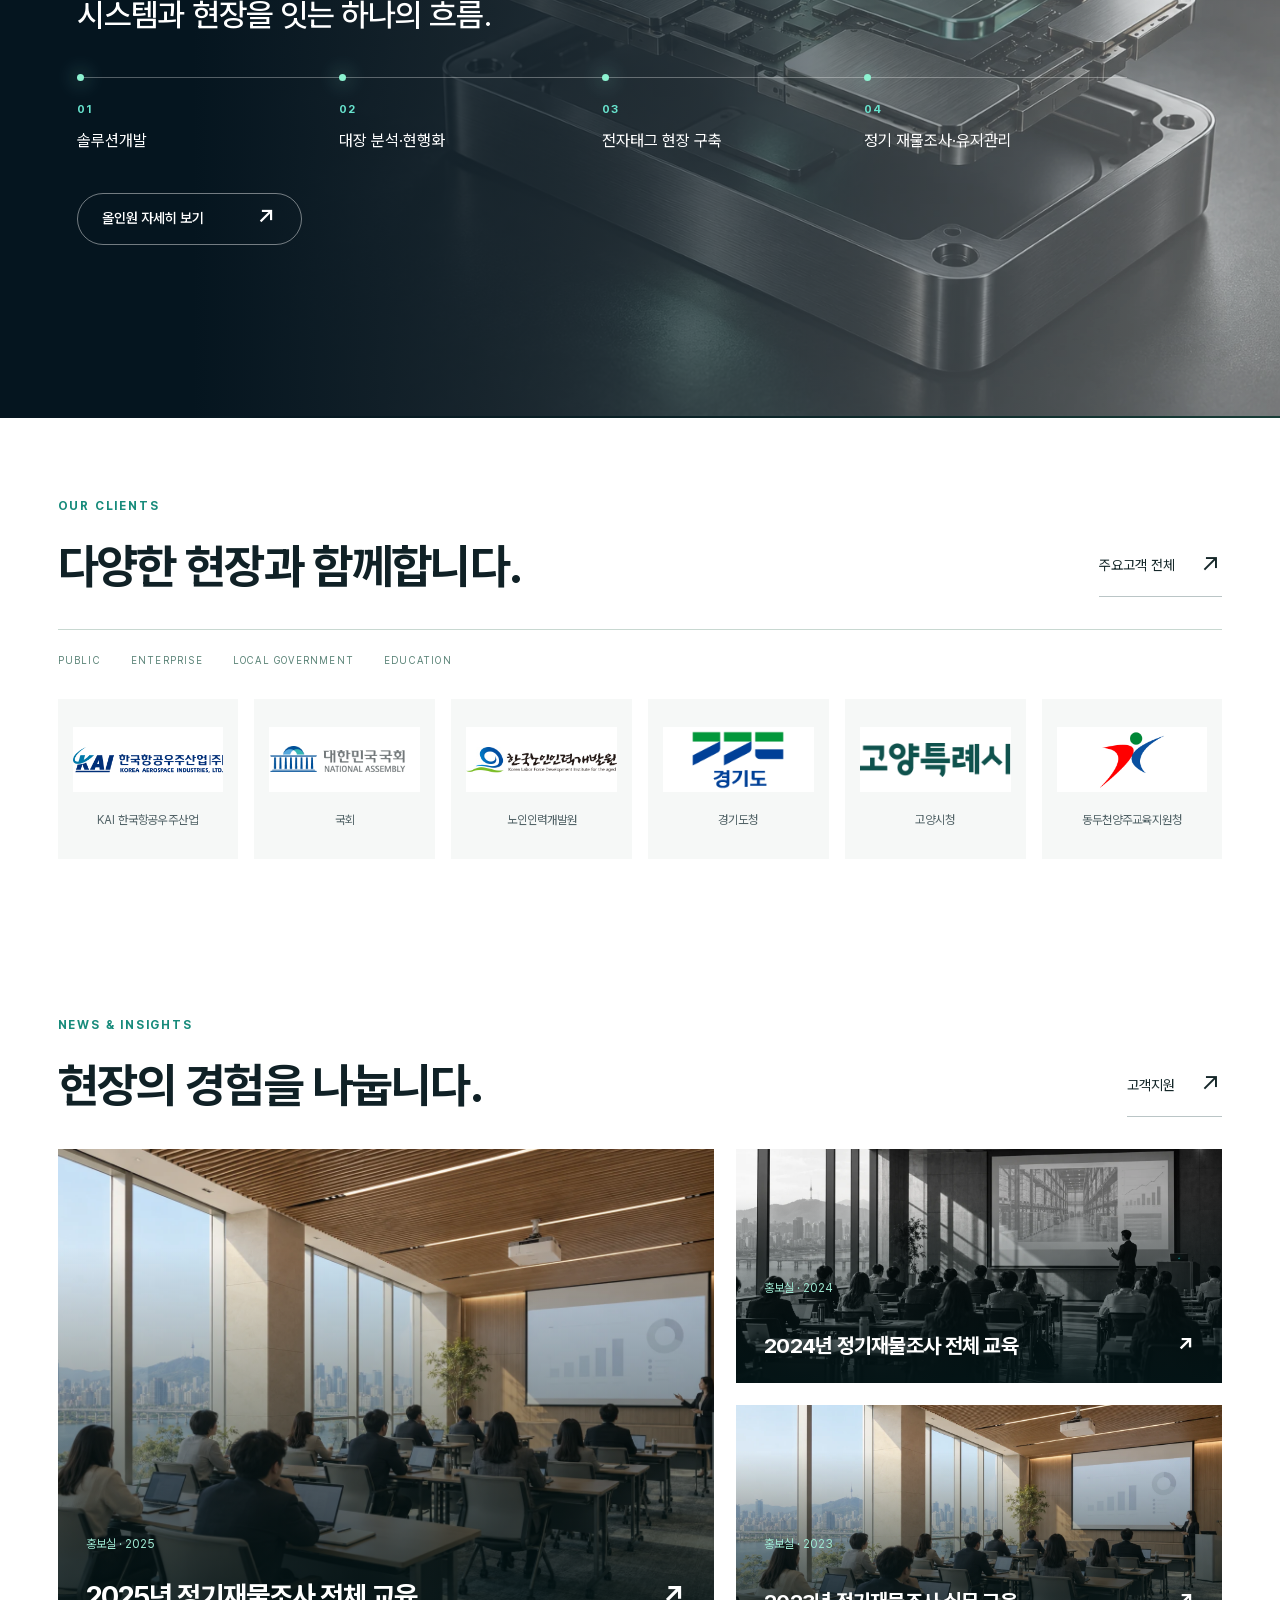
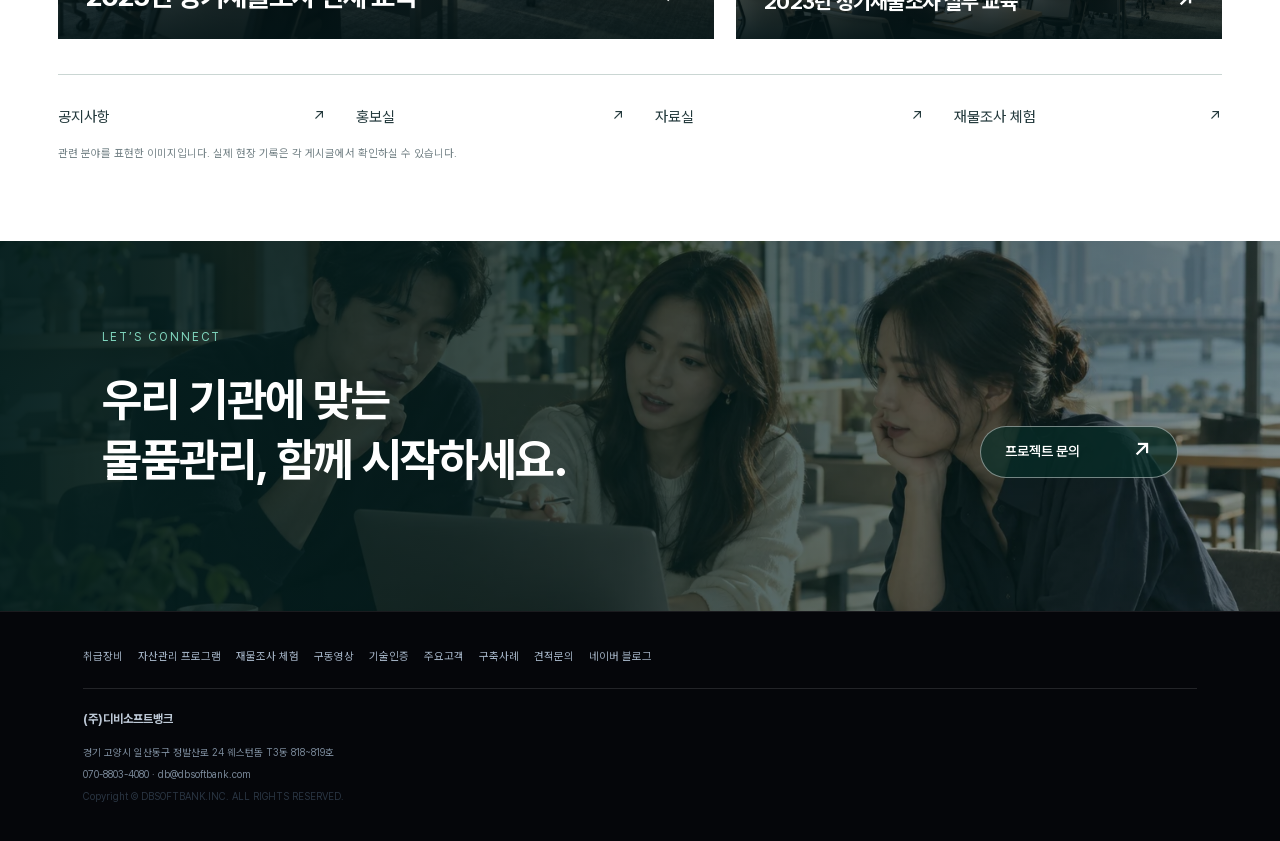
==== commit 5ca38da0: "Enrich B website with approved art directions and immersive interactive sections" ====
--- a/dbsoftbank-b/index.html
+++ b/dbsoftbank-b/index.html
@@ -433,7 +433,7 @@
 @media(max-width:600px){#page-clients main{padding:8px 0 48px}#page-clients .client-group{margin-top:34px}#page-clients .client-group h2{font-size:21px;gap:10px}#page-clients .client-group h2 small{font-size:10px}#page-clients .client-grid{grid-template-columns:repeat(2,minmax(0,1fr));border-radius:10px}#page-clients .client-card{min-height:153px;padding:22px 12px 18px;gap:15px}#page-clients .client-logo{height:55px}#page-clients .client-logo img{max-height:52px;max-width:94%}#page-clients .client-card .name{font-size:13px}#page-clients .client-scope{font-size:9px}}
 
 
-#page-clients .client-jump{display:flex;flex-wrap:wrap;gap:8px;margin-top:18px}#page-clients .client-jump a{padding:10px 14px;background:#fff;border:1px solid #dce5eb;border-radius:6px;font-size:12px;color:#425d6d}#page-clients .client-jump a:hover{background:#eaf0f4}#page-clients .client-group{scroll-margin-top:110px}</style><link rel="stylesheet" href="a-type.css"><link rel="stylesheet" href="visual.css?v=4"><link rel="stylesheet" href="orbit.css?v=4"><link rel="stylesheet" href="signal.css?v=4"><link rel="stylesheet" href="continuum.css?v=20261015-premium"><link rel="stylesheet" href="premium.css?v=20261015"><link rel="stylesheet" href="content.css?v=flow-20261015"><link rel="stylesheet" href="business.css?v=20261015"><link rel="stylesheet" href="b-type.css?v=visual-4"><link rel="stylesheet" href="visual-refresh.css?v=visual-4"></head>
+#page-clients .client-jump{display:flex;flex-wrap:wrap;gap:8px;margin-top:18px}#page-clients .client-jump a{padding:10px 14px;background:#fff;border:1px solid #dce5eb;border-radius:6px;font-size:12px;color:#425d6d}#page-clients .client-jump a:hover{background:#eaf0f4}#page-clients .client-group{scroll-margin-top:110px}</style><link rel="stylesheet" href="a-type.css"><link rel="stylesheet" href="visual.css?v=4"><link rel="stylesheet" href="orbit.css?v=4"><link rel="stylesheet" href="signal.css?v=4"><link rel="stylesheet" href="continuum.css?v=20261015-premium"><link rel="stylesheet" href="premium.css?v=20261015"><link rel="stylesheet" href="content.css?v=flow-20261015"><link rel="stylesheet" href="business.css?v=20261015"><link rel="stylesheet" href="b-type.css?v=immersive-1"><link rel="stylesheet" href="visual-refresh.css?v=immersive-1"><link rel="stylesheet" href="immersive.css?v=immersive-1"></head>
 <body data-menu="" class="home-immersive"><div id="site-header"></div>
 <div class="offline-page" id="page-index" data-page="index">
 
@@ -5652,4 +5652,4 @@
  draw();return stop;
 }
 });})();
-</script><template id="final-video-main"><div class="vf-film" tabindex="0" aria-label="RFID 물품관리 영상 소개"><section class="vf-scene vf-active" aria-hidden="false"><video class="vf-visual" muted playsinline loop preload="auto" poster="assets/chip.jpg" data-src="assets/chip.mp4" src="assets/chip.mp4" aria-hidden="true" tabindex="-1"></video><div class="vf-copy"><h1>수많은 정보를,<br>하나의 흐름으로.</h1></div></section><section class="vf-scene" aria-hidden="true"><video class="vf-visual" muted playsinline loop preload="none" poster="assets/network.jpg" data-src="assets/network.mp4"  aria-hidden="true" tabindex="-1"></video><div class="vf-copy"><h2>수많은 정보를,<br>하나의 흐름으로.</h2></div></section><button class="vf-play-hint" hidden>영상 재생하기 ▶</button><a class="vf-scroll" href="#page-index-biz">SCROLL TO EXPLORE</a><div class="vf-film-actions"><a href="#page-index-customer-experience">재물조사 체험 ↗</a><a href="#page-quote">견적 문의 ↗</a></div><div class="vf-bottom"><div class="vf-steps"><button class="vf-step" aria-current="true" aria-label="1번 배경 영상"><span>01</span>연결</button><button class="vf-step" aria-current="false" aria-label="2번 배경 영상"><span>02</span>흐름</button></div><button class="vf-pause" aria-label="영상 일시정지">Ⅱ</button></div></div></template><script src="assets/world-dots.js"></script><script src="assets/blog-cases.js"></script><script src="a-type.js?v=flow-20261015"></script><script src="continuum.js?v=20261015-content"></script><script src="content.js?v=flow-20261015"></script><script src="assets/business-data.js"></script><script src="business.js?v=20261015-nohistory"></script><script src="b-type.js?v=visual-4"></script><script src="visual-refresh.js?v=visual-4"></script></body></html>+</script><template id="final-video-main"><div class="vf-film" tabindex="0" aria-label="RFID 물품관리 영상 소개"><section class="vf-scene vf-active" aria-hidden="false"><video class="vf-visual" muted playsinline loop preload="auto" poster="assets/chip.jpg" data-src="assets/chip.mp4" src="assets/chip.mp4" aria-hidden="true" tabindex="-1"></video><div class="vf-copy"><h1>수많은 정보를,<br>하나의 흐름으로.</h1></div></section><section class="vf-scene" aria-hidden="true"><video class="vf-visual" muted playsinline loop preload="none" poster="assets/network.jpg" data-src="assets/network.mp4"  aria-hidden="true" tabindex="-1"></video><div class="vf-copy"><h2>수많은 정보를,<br>하나의 흐름으로.</h2></div></section><button class="vf-play-hint" hidden>영상 재생하기 ▶</button><a class="vf-scroll" href="#page-index-biz">SCROLL TO EXPLORE</a><div class="vf-film-actions"><a href="#page-index-customer-experience">재물조사 체험 ↗</a><a href="#page-quote">견적 문의 ↗</a></div><div class="vf-bottom"><div class="vf-steps"><button class="vf-step" aria-current="true" aria-label="1번 배경 영상"><span>01</span>연결</button><button class="vf-step" aria-current="false" aria-label="2번 배경 영상"><span>02</span>흐름</button></div><button class="vf-pause" aria-label="영상 일시정지">Ⅱ</button></div></div></template><script src="assets/world-dots.js"></script><script src="assets/blog-cases.js"></script><script src="a-type.js?v=flow-20261015"></script><script src="continuum.js?v=20261015-content"></script><script src="content.js?v=flow-20261015"></script><script src="assets/business-data.js"></script><script src="business.js?v=20261015-nohistory"></script><script src="b-type.js?v=immersive-1"></script><script src="visual-refresh.js?v=immersive-1"></script><script src="immersive.js?v=immersive-1"></script></body></html>
--- a/dbsoftbank-b/immersive.css
+++ b/dbsoftbank-b/immersive.css
@@ -0,0 +1,4 @@
+body.design-b .b-section{padding:78px 4.5%;max-width:1900px}.b-immersive-hero{isolation:isolate}.b-cinema{position:absolute;inset:0;overflow:hidden;background:#030a0d;z-index:0}.b-cinema-scene{position:absolute;inset:-3%;opacity:0;transform:scale(1.03);transition:opacity 1.4s ease,transform 7.2s linear}.b-cinema-scene.is-active{opacity:1;transform:scale(1.12)}.b-cinema-scene img{width:100%;height:100%;object-fit:cover;object-position:62% center}.b-cinema-scene:nth-child(2) img{object-position:60% center}.b-cinema-scene:nth-child(3) img{filter:brightness(.65)}.b-cinema-glow{position:absolute;inset:-30%;background:conic-gradient(from 30deg,transparent 35%,#77f2d816 48%,transparent 60%);animation:b-light-rotate 18s linear infinite;mix-blend-mode:screen}.b-signal-flow{position:absolute;inset:0;width:100%;height:100%;opacity:.6;mix-blend-mode:screen}.b-signal-flow path{fill:none;stroke:url(#b-signal);stroke-width:1.2;stroke-dasharray:90 1450;animation:b-signal-travel 5s linear infinite;animation-delay:var(--delay)}.b-orbit{position:absolute;border:1px solid #a4f5df2b;border-radius:50%;width:58vw;height:58vw;right:-8%;top:5%;transform:rotateX(55deg) rotate(-25deg);animation:b-orbit-drift 14s ease-in-out infinite alternate}.b-orbit-two{width:42vw;height:42vw;right:0;top:18%;animation-delay:-7s;border-style:dashed;border-color:#b7fce51c}.b-cinema-side{position:absolute;right:3%;top:32%;color:#b8d9d3;text-align:right;font-size:10px;letter-spacing:.16em;line-height:1.7;z-index:2}.b-cinema-side i{display:block;width:70px;height:1px;background:#75cdbb;margin:20px 0 20px auto}.b-cinema-side small{writing-mode:vertical-rl;letter-spacing:.23em;font-size:8px}.b-scene-caption{position:absolute;right:6%;bottom:125px;display:flex;gap:18px;align-items:center;color:#fff;z-index:2}.b-scene-caption b{font-size:44px;font-weight:300;color:#9ce9d6}.b-scene-caption span{font-size:15px;letter-spacing:-.02em}.b-immersive-hero .b-hero-copy{left:6%;top:48%}.b-immersive-hero .b-hero-bottom{left:6%;right:6%;z-index:2}.b-scenes button[data-cinema]{position:relative;border:0!important;padding:16px 0;min-width:100px;text-align:left}.b-scenes button[data-cinema]>span{opacity:.6;margin-right:8px}.b-scenes button[data-cinema]:after{content:'';position:absolute;bottom:0;left:0;width:100%;height:1px;background:#ffffff30}.b-scenes button[data-cinema] i{position:absolute;bottom:0;left:0;height:2px;background:#78efd3;width:0;z-index:1}.b-scenes button[aria-pressed=true] i{width:var(--scene-progress,0%)}.b-chapter-nav{display:flex;align-items:stretch;background:#0a2425;color:#fff;min-height:86px;padding:0 4.5%;border-bottom:1px solid #ffffff20}.b-chapter-nav a{display:flex;gap:18px;align-items:center;flex:1;max-width:220px;padding:22px 25px;color:#edf8f3;border-right:1px solid #ffffff16;font-size:14px;transition:background .3s}.b-chapter-nav a:hover{background:#195348}.b-chapter-nav small{font-size:10px;color:#6ac4b0}.b-chapter-nav>span{margin-left:auto;align-self:center;padding-left:30px;font-size:9px;letter-spacing:.15em;color:#83aaa0}.b-section-head{margin-bottom:32px!important}.b-section h2{font-size:clamp(32px,3.7vw,62px)!important}.b-business-theater{position:relative;height:660px;background:#07191c;overflow:hidden;color:#fff}.b-business-frames{position:absolute;inset:0}.b-business-frames img{position:absolute;width:100%;height:100%;object-fit:cover;object-position:center;opacity:0;transform:scale(1.07);transition:opacity .75s,transform 6s}.b-business-frames img.is-active{opacity:1;transform:scale(1)}.b-business-overlay{position:absolute;inset:0;background:linear-gradient(90deg,#031319c9,transparent 75%),linear-gradient(0deg,#031319e8,transparent 75%)}.b-business-intro{position:absolute;top:36px;left:40px}.b-business-intro span{font-size:10px;letter-spacing:.18em;color:#b2e4d6}.b-business-intro p{font-size:18px;margin:12px 0}.b-business-detail{position:absolute;left:40px;bottom:150px;max-width:520px}.b-business-detail small{font-size:11px;letter-spacing:.12em;color:#9fe9d3}.b-business-detail h3{font-size:clamp(40px,5vw,74px);color:white;margin:12px 0 20px;letter-spacing:-.05em}.b-business-detail p{font-size:17px;line-height:1.8;color:#dae6e3;max-width:460px}.b-business-detail a{color:#fff;display:inline-flex;gap:65px;align-items:center;font-size:13px;border-bottom:1px solid #93a7a5;padding:12px 0;margin-top:8px}.b-business-detail a span{font-size:24px}.b-business-tabs{position:absolute;bottom:0;left:0;right:0;display:grid;grid-template-columns:repeat(4,1fr);background:#03191a85;backdrop-filter:blur(15px)}.b-business-tabs button{background:none;color:#d5e3df;border:0;border-right:1px solid #ffffff25;border-top:1px solid #ffffff40;min-height:102px;padding:25px 26px;display:flex;align-items:center;gap:20px;cursor:pointer;position:relative;text-align:left}.b-business-tabs small{font-size:11px;color:#8cc2b6}.b-business-tabs strong{font-size:20px;font-weight:500;letter-spacing:-.02em}.b-business-tabs button>span{margin-left:auto;font-size:22px}.b-business-tabs button[aria-selected=true]{background:#1e6b5b9e;color:white}.b-business-tabs button[aria-selected=true]:before{content:'';position:absolute;top:-1px;left:0;width:100%;height:3px;background:#8df3d4}.b-business-tabs button:focus-visible{outline-offset:-5px}.b-projects{padding-top:0!important}.b-case{flex-basis:calc((100% - 28px)/2)!important;position:relative;min-height:460px;overflow:hidden;background:#092025}.b-case>div{position:absolute;inset:0;aspect-ratio:auto!important}.b-case>div:after{content:'';position:absolute;inset:0;background:linear-gradient(0deg,#031416ed,transparent 75%)}.b-case small{position:absolute;bottom:96px;left:32px;color:#a0e3ce;margin:0}.b-case h3{position:absolute;bottom:22px;left:32px;right:32px;color:white;font-size:26px;margin:0;line-height:1.4}.b-case h3 span{flex:none}.b-case:hover img{transform:scale(1.08)}.b-track-line{margin-top:24px}.b-image-note{margin-top:15px!important}.b-allinone{min-height:690px}.b-allinone>img{width:100%;opacity:.65}.b-allinone-copy{padding:85px 6%}.b-allinone h2{font-size:clamp(70px,10vw,160px);line-height:1}.b-allinone h2>span{margin-top:26px}.b-allinone ol{max-width:1050px;margin-top:35px}.b-allinone li{position:relative;padding:24px 20px 0 0;font-size:16px}.b-allinone li:before{content:'';position:absolute;top:-4px;left:0;width:7px;height:7px;border-radius:50%;background:#8df3d1;box-shadow:0 0 20px #9cffe6}.b-connected-pulse{position:absolute;left:0;right:0;bottom:0;height:2px;background:#183d37}.b-connected-pulse i{position:absolute;width:20%;height:100%;background:linear-gradient(90deg,transparent,#82ffe0,transparent);animation:b-connected 5s linear infinite}.b-connected-pulse i:nth-child(2){animation-delay:-1.7s}.b-connected-pulse i:nth-child(3){animation-delay:-3.4s}.b-client-sectors{display:flex;gap:30px;border-top:1px solid #c8d8d1;padding-top:22px;font-size:10px;letter-spacing:.12em;color:#5a8377}.b-client-logos{margin-top:30px}.b-client-logos>div{background:#f6f8f7;border:0;padding:28px 15px}.b-news-grid{grid-template-columns:1.35fr 1fr;grid-template-rows:1fr 1fr;gap:22px}.b-news-grid>a{position:relative;overflow:hidden;min-height:230px;background:#102524}.b-news-grid>a:first-child{grid-row:span 2;min-height:490px}.b-news-grid>a>div{position:absolute;inset:0;aspect-ratio:auto!important}.b-news-grid>a>div:after{content:'';position:absolute;inset:0;background:linear-gradient(0deg,#031416eb,transparent 80%)}.b-news-grid small{position:absolute;left:28px;bottom:84px;color:#9fe9d3;margin:0}.b-news-grid h3{position:absolute;left:28px;right:28px;bottom:24px;color:white;font-size:21px;margin:0}.b-news-grid>a:first-child h3{font-size:28px}.b-support-nav{margin-top:35px}.b-contact{isolation:isolate;overflow:hidden;min-height:370px;display:flex;flex-direction:column;justify-content:center}.b-contact>img{position:absolute;inset:0;width:100%;height:100%;object-fit:cover;object-position:center 40%;z-index:-2}.b-contact-shade{position:absolute;inset:0;background:linear-gradient(90deg,#031d1df5,#031d1d77);z-index:-1}.b-contact h2{max-width:70%}.b-contact .b-pill{background:#062d28b0}.b-reading-progress{position:fixed;top:0;left:0;right:0;height:3px;background:#5ee7c6;transform-origin:left;z-index:3000;pointer-events:none}.b-enter{opacity:0;translate:0 28px;transition:opacity .8s var(--reveal-delay,0ms),translate .8s var(--reveal-delay,0ms)}.b-enter.b-entered{opacity:1;translate:0 0}.b-effects-paused .b-cinema *,.b-effects-paused .b-connected-pulse *{animation-play-state:paused!important;transition:none!important}@keyframes b-signal-travel{to{stroke-dashoffset:-1540}}@keyframes b-light-rotate{to{transform:rotate(360deg)}}@keyframes b-orbit-drift{to{transform:rotateX(65deg) rotate(25deg) scale(1.12)}}@keyframes b-connected{from{left:-20%}to{left:100%}}
+@media(max-width:1000px){.b-chapter-nav>span{display:none}.b-chapter-nav a{max-width:none}.b-business-tabs button{padding:20px 15px;gap:12px}.b-business-tabs strong{font-size:17px}.b-cinema-side{display:none}.b-scene-caption{bottom:135px}.b-case{min-height:390px}}
+@media(max-width:700px){body.design-b .b-section{padding:48px 5%}.b-immersive-hero .b-hero-copy{left:7%;top:43%}.b-immersive-hero .b-hero-bottom{left:7%;right:7%}.b-cinema-scene img{object-position:63% center}.b-cinema-side{display:none}.b-scene-caption{right:7%;bottom:152px;gap:12px}.b-scene-caption b{font-size:25px}.b-scene-caption span{font-size:11px}.b-scenes{gap:13px}.b-scenes button[data-cinema]{min-width:0;flex:1;font-size:8px}.b-scenes button[data-cinema]>span{margin-right:3px}.b-scenes #b-pause{flex:none;width:34px;height:34px}.b-orbit{width:100vw;height:100vw;top:15%}.b-orbit-two{width:70vw;height:70vw;top:25%}.b-chapter-nav{min-height:66px;padding:0 3%}.b-chapter-nav a{font-size:11px;padding:17px 8px;gap:7px;justify-content:center}.b-chapter-nav small{font-size:8px}.b-section h2{font-size:30px!important}.b-business-theater{height:630px}.b-business-intro{left:24px;top:25px}.b-business-intro p{font-size:15px}.b-business-detail{left:24px;right:24px;bottom:178px}.b-business-detail h3{font-size:45px;margin:12px 0 16px}.b-business-detail p{font-size:14px;line-height:1.75}.b-business-detail small{font-size:9px}.b-business-detail a{font-size:12px;margin-top:0}.b-business-tabs{grid-template-columns:1fr 1fr}.b-business-tabs button{min-height:70px;padding:16px 18px}.b-business-tabs strong{font-size:15px}.b-business-tabs button>span{font-size:17px}.b-business-frames img{object-position:62% center}.b-case{flex-basis:90%!important;min-height:370px}.b-case small{left:23px;bottom:105px}.b-case h3{left:23px;right:23px;bottom:26px;font-size:23px}.b-allinone{min-height:630px}.b-allinone-copy{padding:60px 7%}.b-allinone h2{font-size:57px}.b-allinone li{font-size:13px;padding-top:18px}.b-client-sectors{gap:10px;flex-wrap:wrap;font-size:8px;letter-spacing:.06em}.b-client-logos>div{padding:23px 10px}.b-news-grid{grid-template-columns:1fr;grid-template-rows:none;gap:15px}.b-news-grid>a:first-child{grid-row:auto;min-height:390px}.b-news-grid>a{min-height:270px}.b-news-grid h3,.b-news-grid>a:first-child h3{font-size:22px;left:22px;right:22px}.b-news-grid small{left:22px;bottom:93px}.b-contact{min-height:360px}.b-contact h2{max-width:100%;font-size:28px}.b-contact .b-pill{align-self:flex-start}.b-enter{translate:0 15px}}
+@media(prefers-reduced-motion:reduce){.b-enter{opacity:1;translate:none}.b-cinema *,.b-connected-pulse *{animation:none!important;transition:none!important}.b-business-frames img{transition:none}}
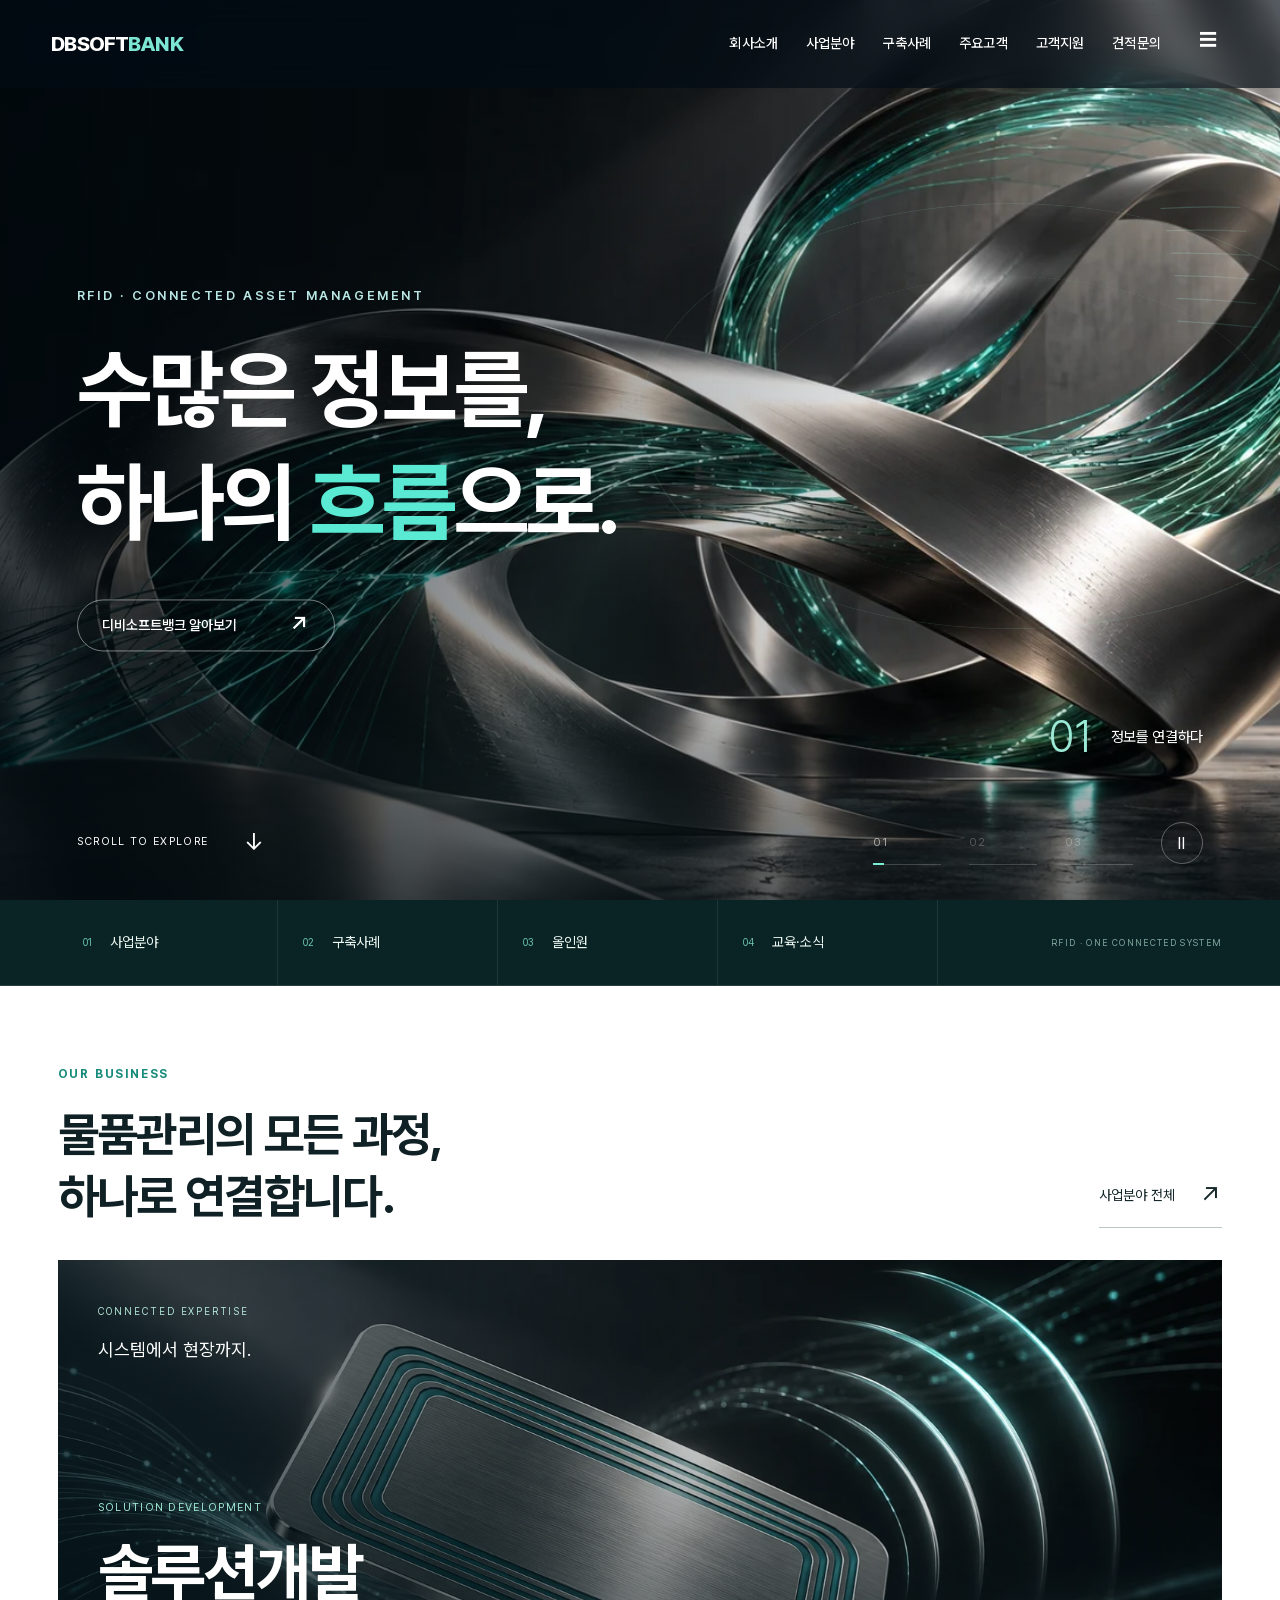
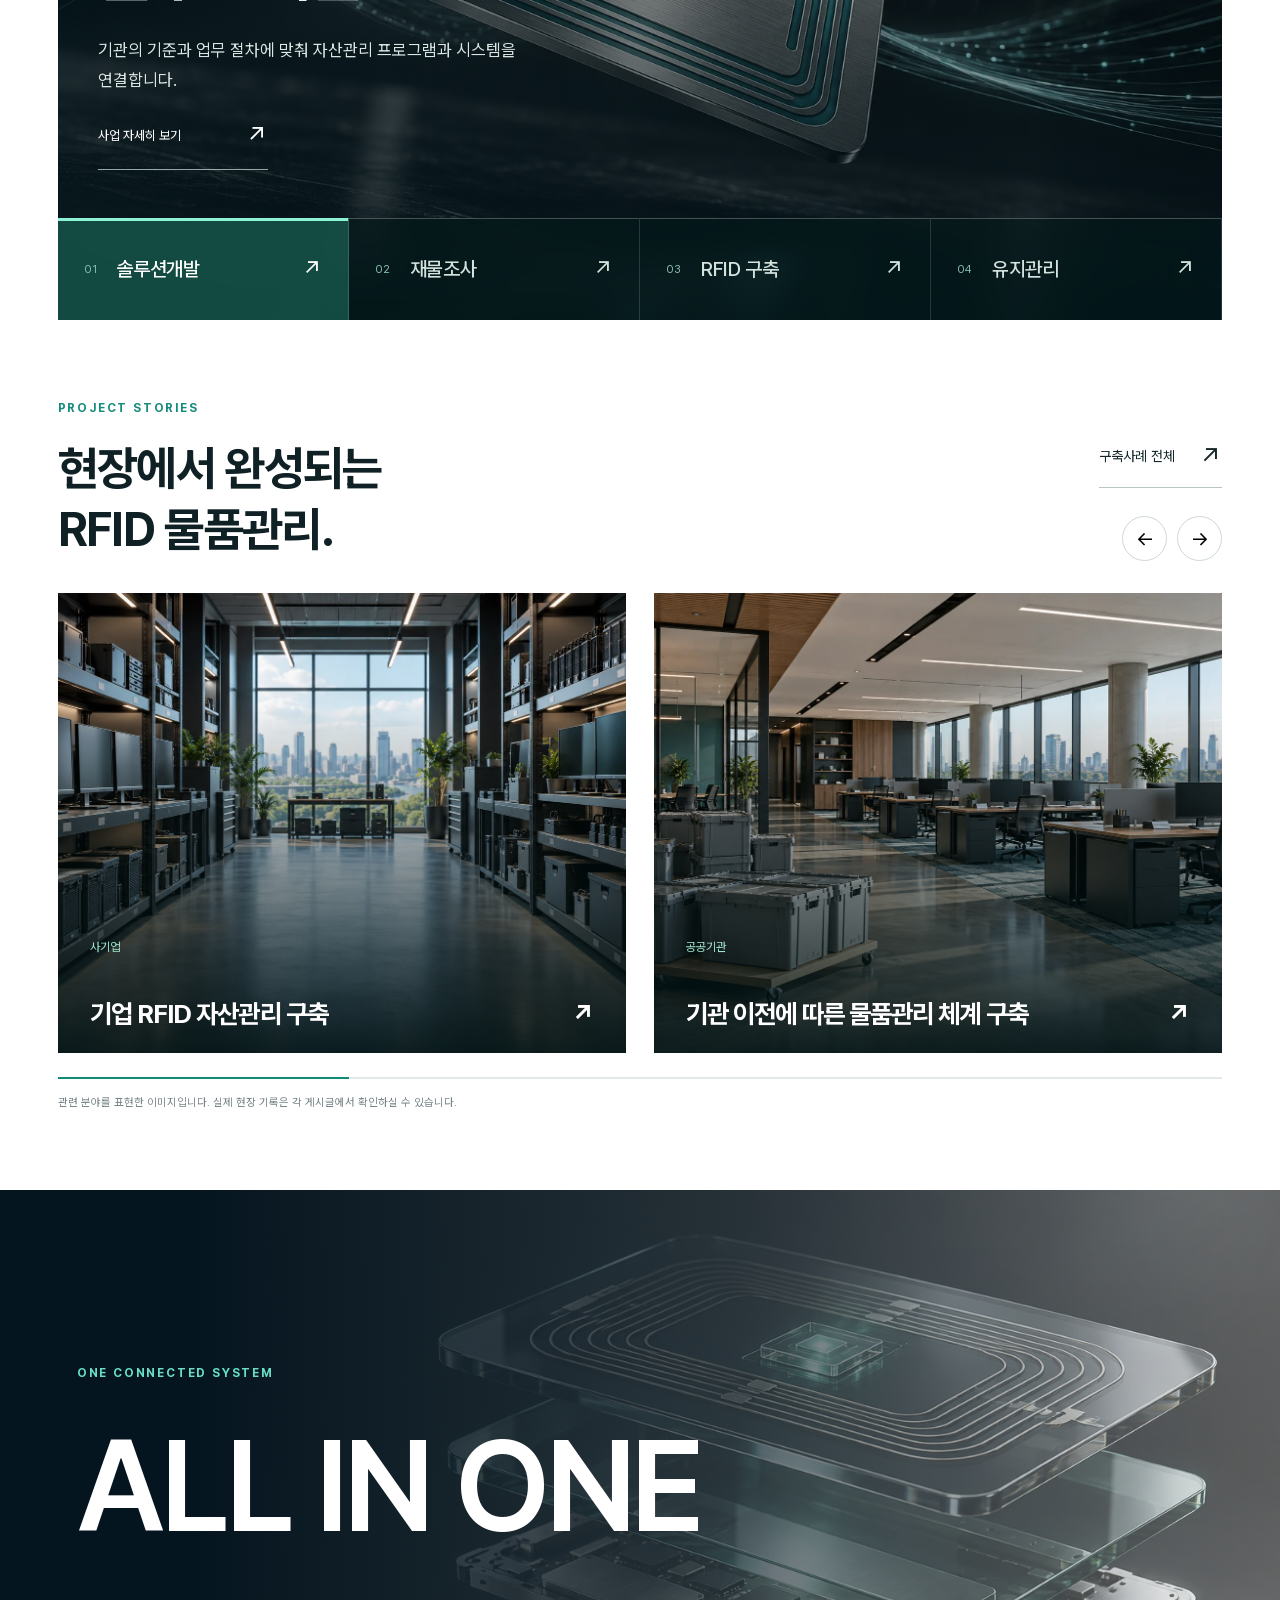
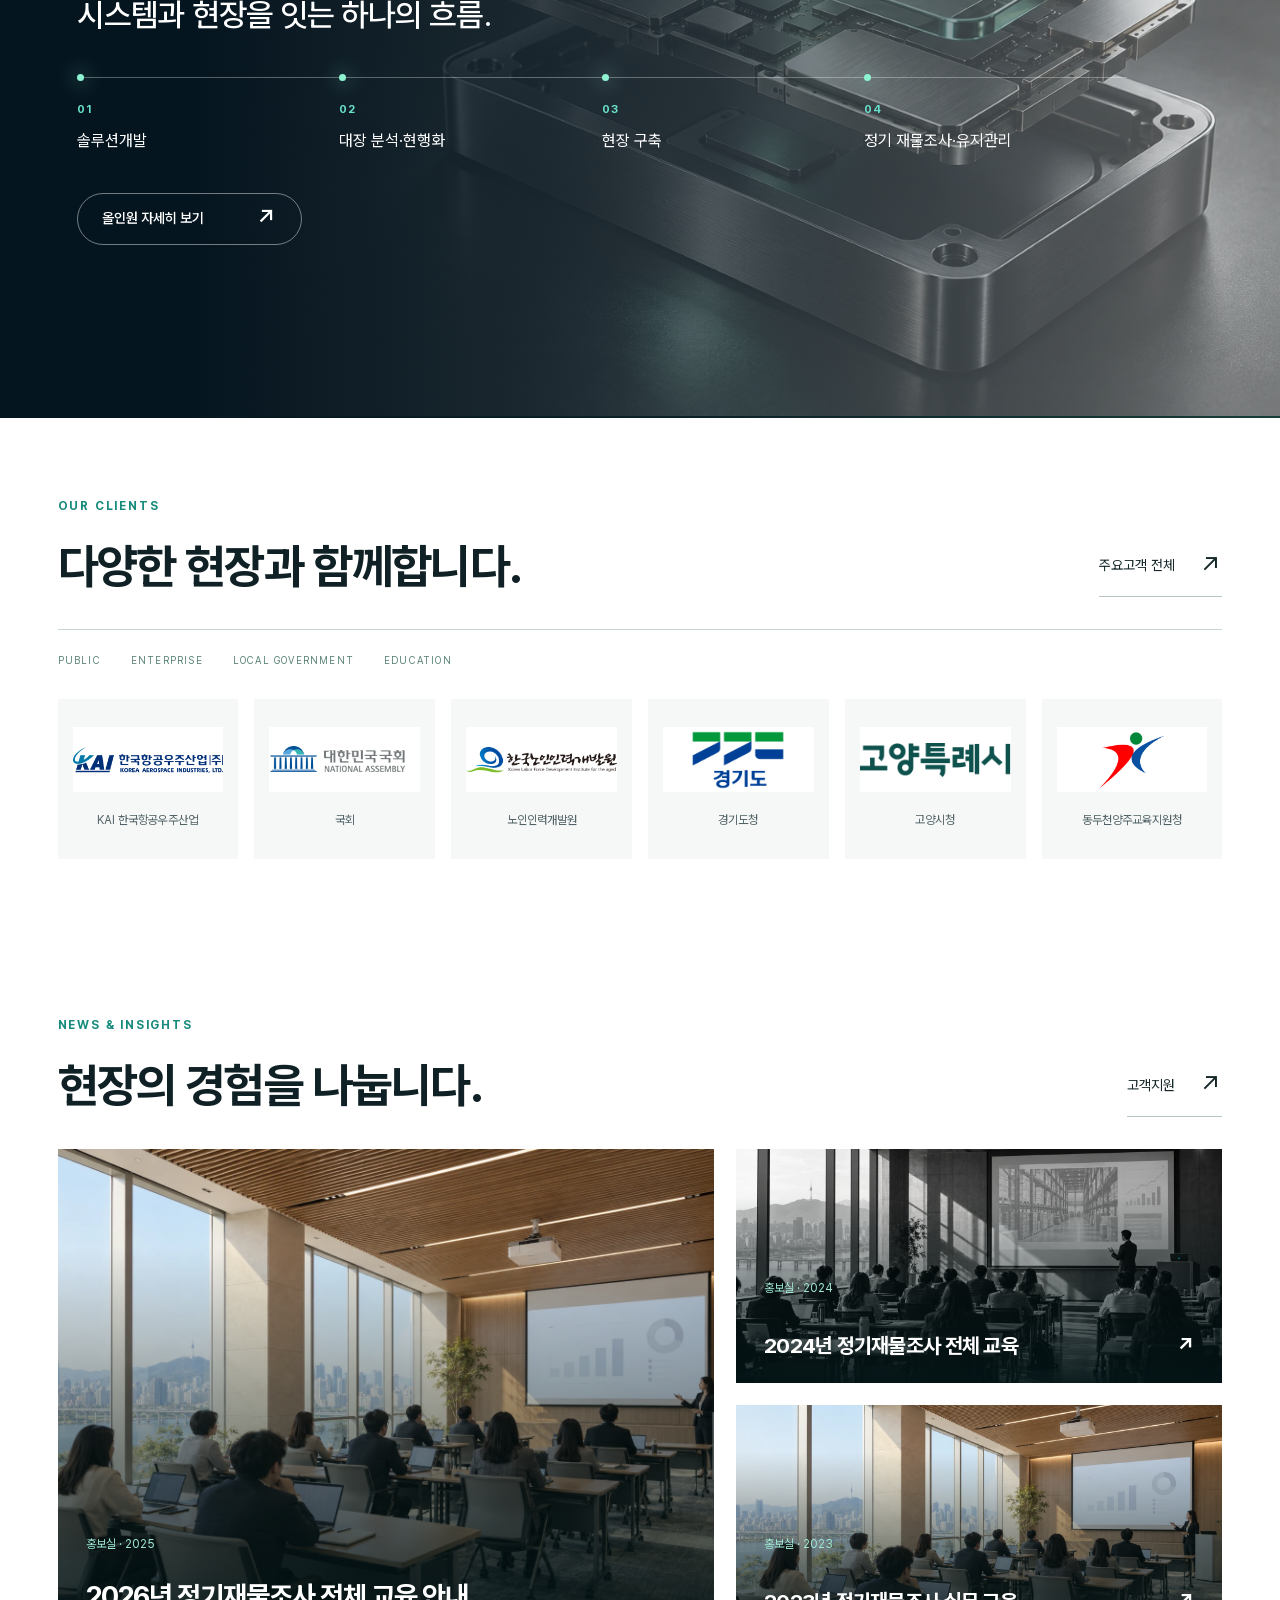
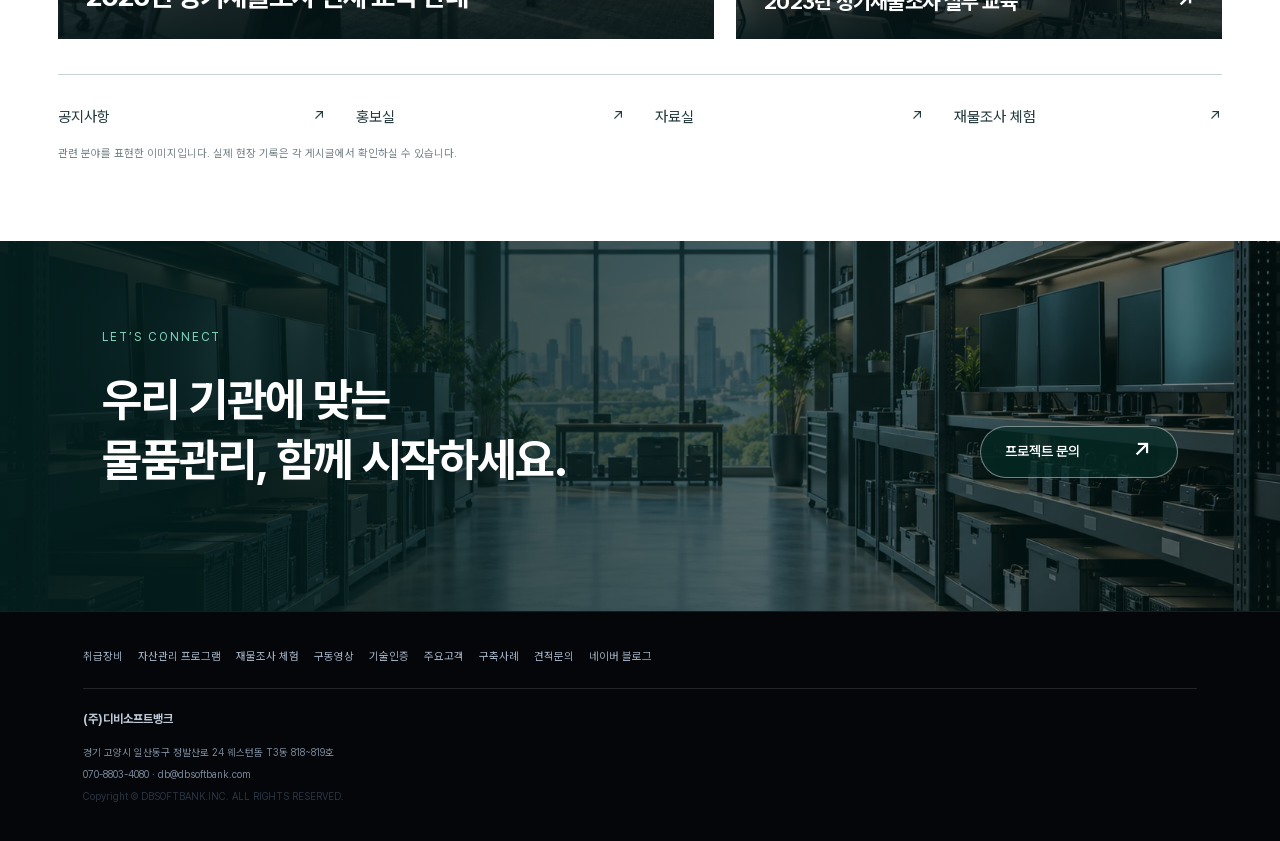
==== commit fff060af: "Refine B imagery, service information, training guide and quotation form" ====
--- a/dbsoftbank-b/index.html
+++ b/dbsoftbank-b/index.html
@@ -433,7 +433,7 @@
 @media(max-width:600px){#page-clients main{padding:8px 0 48px}#page-clients .client-group{margin-top:34px}#page-clients .client-group h2{font-size:21px;gap:10px}#page-clients .client-group h2 small{font-size:10px}#page-clients .client-grid{grid-template-columns:repeat(2,minmax(0,1fr));border-radius:10px}#page-clients .client-card{min-height:153px;padding:22px 12px 18px;gap:15px}#page-clients .client-logo{height:55px}#page-clients .client-logo img{max-height:52px;max-width:94%}#page-clients .client-card .name{font-size:13px}#page-clients .client-scope{font-size:9px}}
 
 
-#page-clients .client-jump{display:flex;flex-wrap:wrap;gap:8px;margin-top:18px}#page-clients .client-jump a{padding:10px 14px;background:#fff;border:1px solid #dce5eb;border-radius:6px;font-size:12px;color:#425d6d}#page-clients .client-jump a:hover{background:#eaf0f4}#page-clients .client-group{scroll-margin-top:110px}</style><link rel="stylesheet" href="a-type.css"><link rel="stylesheet" href="visual.css?v=4"><link rel="stylesheet" href="orbit.css?v=4"><link rel="stylesheet" href="signal.css?v=4"><link rel="stylesheet" href="continuum.css?v=20261015-premium"><link rel="stylesheet" href="premium.css?v=20261015"><link rel="stylesheet" href="content.css?v=flow-20261015"><link rel="stylesheet" href="business.css?v=20261015"><link rel="stylesheet" href="b-type.css?v=immersive-1"><link rel="stylesheet" href="visual-refresh.css?v=immersive-1"><link rel="stylesheet" href="immersive.css?v=immersive-1"></head>
+#page-clients .client-jump{display:flex;flex-wrap:wrap;gap:8px;margin-top:18px}#page-clients .client-jump a{padding:10px 14px;background:#fff;border:1px solid #dce5eb;border-radius:6px;font-size:12px;color:#425d6d}#page-clients .client-jump a:hover{background:#eaf0f4}#page-clients .client-group{scroll-margin-top:110px}</style><link rel="stylesheet" href="a-type.css"><link rel="stylesheet" href="visual.css?v=4"><link rel="stylesheet" href="orbit.css?v=4"><link rel="stylesheet" href="signal.css?v=4"><link rel="stylesheet" href="continuum.css?v=20261015-premium"><link rel="stylesheet" href="premium.css?v=20261015"><link rel="stylesheet" href="content.css?v=flow-20261015"><link rel="stylesheet" href="business.css?v=20261015"><link rel="stylesheet" href="b-type.css?v=revision-20261016"><link rel="stylesheet" href="visual-refresh.css?v=revision-20261016"><link rel="stylesheet" href="immersive.css?v=revision-20261016"><link rel="stylesheet" href="revision.css?v=revision-20261016"></head>
 <body data-menu="" class="home-immersive"><div id="site-header"></div>
 <div class="offline-page" id="page-index" data-page="index">
 
@@ -5652,4 +5652,4 @@
  draw();return stop;
 }
 });})();
-</script><template id="final-video-main"><div class="vf-film" tabindex="0" aria-label="RFID 물품관리 영상 소개"><section class="vf-scene vf-active" aria-hidden="false"><video class="vf-visual" muted playsinline loop preload="auto" poster="assets/chip.jpg" data-src="assets/chip.mp4" src="assets/chip.mp4" aria-hidden="true" tabindex="-1"></video><div class="vf-copy"><h1>수많은 정보를,<br>하나의 흐름으로.</h1></div></section><section class="vf-scene" aria-hidden="true"><video class="vf-visual" muted playsinline loop preload="none" poster="assets/network.jpg" data-src="assets/network.mp4"  aria-hidden="true" tabindex="-1"></video><div class="vf-copy"><h2>수많은 정보를,<br>하나의 흐름으로.</h2></div></section><button class="vf-play-hint" hidden>영상 재생하기 ▶</button><a class="vf-scroll" href="#page-index-biz">SCROLL TO EXPLORE</a><div class="vf-film-actions"><a href="#page-index-customer-experience">재물조사 체험 ↗</a><a href="#page-quote">견적 문의 ↗</a></div><div class="vf-bottom"><div class="vf-steps"><button class="vf-step" aria-current="true" aria-label="1번 배경 영상"><span>01</span>연결</button><button class="vf-step" aria-current="false" aria-label="2번 배경 영상"><span>02</span>흐름</button></div><button class="vf-pause" aria-label="영상 일시정지">Ⅱ</button></div></div></template><script src="assets/world-dots.js"></script><script src="assets/blog-cases.js"></script><script src="a-type.js?v=flow-20261015"></script><script src="continuum.js?v=20261015-content"></script><script src="content.js?v=flow-20261015"></script><script src="assets/business-data.js"></script><script src="business.js?v=20261015-nohistory"></script><script src="b-type.js?v=immersive-1"></script><script src="visual-refresh.js?v=immersive-1"></script><script src="immersive.js?v=immersive-1"></script></body></html>+</script><template id="final-video-main"><div class="vf-film" tabindex="0" aria-label="RFID 물품관리 영상 소개"><section class="vf-scene vf-active" aria-hidden="false"><video class="vf-visual" muted playsinline loop preload="auto" poster="assets/chip.jpg" data-src="assets/chip.mp4" src="assets/chip.mp4" aria-hidden="true" tabindex="-1"></video><div class="vf-copy"><h1>수많은 정보를,<br>하나의 흐름으로.</h1></div></section><section class="vf-scene" aria-hidden="true"><video class="vf-visual" muted playsinline loop preload="none" poster="assets/network.jpg" data-src="assets/network.mp4"  aria-hidden="true" tabindex="-1"></video><div class="vf-copy"><h2>수많은 정보를,<br>하나의 흐름으로.</h2></div></section><button class="vf-play-hint" hidden>영상 재생하기 ▶</button><a class="vf-scroll" href="#page-index-biz">SCROLL TO EXPLORE</a><div class="vf-film-actions"><a href="#page-index-customer-experience">재물조사 체험 ↗</a><a href="#page-quote">견적 문의 ↗</a></div><div class="vf-bottom"><div class="vf-steps"><button class="vf-step" aria-current="true" aria-label="1번 배경 영상"><span>01</span>연결</button><button class="vf-step" aria-current="false" aria-label="2번 배경 영상"><span>02</span>흐름</button></div><button class="vf-pause" aria-label="영상 일시정지">Ⅱ</button></div></div></template><script src="assets/world-dots.js"></script><script src="assets/blog-cases.js"></script><script src="a-type.js?v=flow-20261015"></script><script src="continuum.js?v=20261015-content"></script><script src="content.js?v=flow-20261015"></script><script src="assets/business-data.js"></script><script src="business.js?v=20261015-nohistory"></script><script src="b-type.js?v=revision-20261016"></script><script src="visual-refresh.js?v=revision-20261016"></script><script src="immersive.js?v=revision-20261016"></script><script src="revision.js?v=revision-20261016"></script><script src="quote.js?v=revision-20261016"></script></body></html>
--- a/dbsoftbank-b/revision.css
+++ b/dbsoftbank-b/revision.css
@@ -0,0 +1,30 @@
+/* B-only refinements. Dark editorial surfaces and legible functional forms. */
+body.design-a.design-b .offline-page .business-heading{position:relative;top:auto;z-index:auto}
+body.design-a.design-b .b-scenes [data-cinema]{min-width:68px;width:68px;gap:0;justify-content:flex-start}
+.r-eyebrow{font-size:12px;font-weight:650;letter-spacing:.15em;color:#73ccbe;display:block;margin-bottom:22px}
+.r-company{display:grid;grid-template-columns:.9fr 1.1fr;gap:70px;padding:65px 0 95px;border-bottom:1px solid #293a3d;margin-bottom:60px}
+body.design-a.design-b .r-company h2{font-size:clamp(28px,3vw,42px);line-height:1.4;margin:0}
+.r-company p{font-size:16px;line-height:1.95;color:#aebdc6;margin:0 0 22px}.r-company .r-lead{font-size:21px;color:#e4eeed;line-height:1.75}.r-company strong{color:#9fe5d7;font-weight:550}
+.r-text-link{display:inline-block;padding:12px 0;border-bottom:1px solid #617b80;color:#d5e6e3}
+.solution-intro>div>p+p{margin-top:20px!important}.solution-intro img{height:100%;max-height:560px;object-fit:cover}
+.r-capabilities{padding:55px 0}.r-section-title{margin-bottom:28px}.r-capability-grid{display:grid;grid-template-columns:repeat(3,1fr);gap:1px;background:#2b3e42;border:1px solid #2b3e42}
+.r-capability-grid article{background:#101b22;padding:34px 28px}.r-capability-grid article>span{color:#7ebfb4;font-size:13px}.r-capability-grid h3{font-size:21px;margin:28px 0 14px}.r-capability-grid p{font-size:15px;color:#b3c1ca;line-height:1.9}
+body.design-a.design-b .r-note{color:#8faaaa;font-size:13px;line-height:1.8;margin:20px 0}
+.r-project-grid{display:grid;grid-template-columns:repeat(3,1fr);gap:24px}.r-project{display:flex;flex-direction:column;padding:30px;background:linear-gradient(145deg,#14272e,#0b141c);border:1px solid #2b454c;border-radius:4px;color:#e7eeef;transition:transform .3s,border-color .3s}.r-project:hover{transform:translateY(-5px);border-color:#7bb7ac}.r-project-top{display:flex;justify-content:space-between;color:#8fc6bd;font-size:13px}.r-project-top b{color:#668086;font-size:24px;font-weight:400}.r-project svg{width:100%;height:150px;stroke:#5e9d99;stroke-width:1.3;margin:16px 0 24px}.r-project svg .r-signal{stroke:#83ebd2;stroke-width:2;stroke-dasharray:70 150}.r-project h2{font-size:22px!important;line-height:1.5!important;min-height:66px;margin:0 0 20px}.r-tags{display:flex;gap:8px;flex-wrap:wrap;margin-bottom:35px}.r-tags span{font-size:12px;border:1px solid #35575a;border-radius:20px;padding:4px 11px;color:#a5c1c3}.r-project footer{border-top:1px solid #2b424a;margin-top:auto;padding-top:22px;font-size:12px;display:flex;justify-content:space-between;gap:8px;color:#95aeb6}.r-project footer strong{font-weight:500;color:#d4e8e4}
+body.design-a.design-b .r-project footer{background:transparent!important;padding:22px 0 0!important;text-align:left!important}
+body.design-a.design-b #page-cases .business-wrap{padding-top:45px}
+body.design-a.design-b #page-products .eq .body{padding:24px!important}
+.r-supplies{display:grid;grid-template-columns:repeat(3,1fr);gap:24px}.r-supplies article{border:1px solid #293e46;background:#0e1921;overflow:hidden}.r-supply-art{height:200px;position:relative;background:radial-gradient(ellipse at center,#193638,#0b151c)}.r-supply-art>span{position:absolute;left:23px;top:20px;font-size:12px;color:#719894}.r-supply-art svg{width:100%;height:100%;stroke:#90c8bb;stroke-width:2;stroke-linecap:round;stroke-linejoin:round;filter:drop-shadow(0 8px 10px #0008)}.r-supply-copy{padding:28px}.r-supply-copy>span{font-size:12px;color:#8ab3ac}.r-supply-copy h2{font-size:25px!important;margin:10px 0 18px}.r-supply-copy p{font-size:14px;line-height:1.9;min-height:107px;color:#b3c0c8}.r-supply-copy a{display:inline-block;margin-top:15px;color:#a7d9cd;border-bottom:1px solid #4a8077;padding-bottom:7px;font-size:14px}
+.r-training{display:grid;grid-template-columns:1fr 1fr;gap:70px;padding:60px;background:linear-gradient(130deg,#112c30,#0c1721);border:1px solid #35595d;margin:30px 0 60px}.r-training h2{font-size:clamp(28px,3vw,40px)!important;line-height:1.4;margin:0 0 25px}.r-training p{color:#b4c8cc;line-height:1.9}.r-training a,.r-notice-feature>a{display:inline-block;background:#b9eddf;color:#0d2926!important;padding:15px 22px;margin-top:22px;font-weight:600}.r-training-topics>span{display:block;font-size:12px;color:#9bc6bb;padding-bottom:18px}.r-training-topics>div{display:grid;grid-template-columns:35px 1fr;gap:0 15px;padding:16px 0;border-top:1px solid #355354}.r-training-topics b{grid-row:span 2;color:#88baa9;font-size:12px;padding-top:5px}.r-training-topics h3{font-size:18px;margin:0}.r-training-topics p{font-size:13px;margin:5px 0 0}.r-archive-title{font-size:24px;margin-bottom:25px}
+.r-notice-feature{padding:45px 50px;border:1px solid #34575c;background:#11222b;margin:30px 0 45px}.r-notice-feature h2{font-size:32px!important;margin-bottom:20px}.r-notice-feature p{color:#b9c8ce;max-width:780px;line-height:1.9}.r-notice-feature dl{display:flex;gap:60px;margin:30px 0;padding:25px 0;border-block:1px solid #355059}.r-notice-feature dt{font-size:12px;color:#92b8b7;margin-bottom:8px}.r-notice-feature dd{margin:0;font-size:24px;color:#d7e9e6}.r-support-updates{display:grid;grid-template-columns:1fr 1fr;gap:24px;margin-top:40px}.r-support-updates>a{padding:32px;background:#13262e;border:1px solid #2f4c55}.r-support-updates span{color:#8bc6bc;font-size:12px}.r-support-updates h2{font-size:22px!important;margin:20px 0 10px}.r-support-updates p{color:#a9bdc5}
+/* Product cards, image stages and 360 views share a genuinely black canvas. */
+body.design-a.design-b #page-products,body.design-a.design-b #page-products :is(section,.page-head,.tabs,.eq,.eq .body,.reader-pane,.photo-spin,.photo-view,.photo-counter,.photo-spin-tabs,.reader-tools){background:#050708!important}
+body.design-a.design-b #page-products .eq{border:1px solid #263336!important;box-shadow:none!important}
+body.design-a.design-b #page-products .eq>img{background:#050708!important;object-fit:contain!important;mix-blend-mode:normal!important}
+body.design-a.design-b #page-products :is(h1,h2,h3,h4){color:#eef4f4!important}
+body.design-a.design-b #page-products :is(p,li,.model,.equipment-source){color:#afc2c7!important}
+.r-quote-layout{display:grid;grid-template-columns:300px minmax(0,1fr);gap:55px;padding:30px 0 60px}.r-quote-aside{padding-top:15px}.r-quote-aside h2{font-size:29px!important;line-height:1.5!important}.r-quote-aside p{color:#a9bfc6;line-height:1.9;font-size:14px}.r-quote-aside a{display:block;color:#c2e4dd;margin-top:20px;overflow-wrap:anywhere}.r-quote-aside ol{padding-left:20px;color:#86a6aa;font-size:13px;line-height:2.5;margin-top:30px}
+.r-quote-form{padding:38px;background:#101e26;border:1px solid #2b444d;min-width:0}.r-quote-form fieldset{padding:0;border:0;margin:0 0 32px;min-width:0}.r-quote-form legend{font-size:19px;color:#e0edec;margin-bottom:24px;font-weight:600}.r-form-grid{display:grid;grid-template-columns:1fr 1fr;gap:22px}.r-field{display:block;color:#c7d8db;font-size:13px;min-width:0}.r-field.wide{grid-column:1/-1}.r-field input,.r-field select,.r-field textarea{display:block;width:100%;max-width:100%;box-sizing:border-box;background:#08141c!important;border:1px solid #3a525a!important;border-radius:3px;color:#e4f1ee!important;padding:13px 14px;margin-top:9px;font-size:15px;font-family:inherit}.r-field textarea{min-height:160px;resize:vertical}.r-field input:focus,.r-field select:focus,.r-field textarea:focus{outline:2px solid #8fcebe;outline-offset:2px}.r-field small{display:block;margin-top:8px;color:#8ca5ae;font-size:12px;line-height:1.7}.r-quote-form input[type=file]{padding:20px;border:1px dashed #5b7b80!important}.r-quote-form input::file-selector-button{border:0;background:#284b50;color:#e1f0eb;padding:10px 14px;margin-right:12px;cursor:pointer;border-radius:3px}.r-file-list{padding:0;list-style:none;font-size:13px;color:#b7cece}.r-file-list li{display:flex;gap:12px;align-items:center;border-bottom:1px solid #284048;padding:12px 0;overflow-wrap:anywhere}.r-file-list li span{flex:1;min-width:0}.r-file-list button{border:0;background:transparent;color:#b7dcd5;cursor:pointer;flex-shrink:0}.r-form-status{border-left:2px solid #82bdad;padding:12px 15px;background:#152c32;color:#c6dcd9;font-size:13px;line-height:1.9}.r-form-status[data-error=true]{border-color:#e9a78c;color:#ffcfbd}.r-form-actions{display:flex;gap:12px;flex-wrap:wrap;margin-top:25px}.r-form-actions button{border:1px solid #6b9c95;background:#b6e8da;color:#092b26;padding:15px 20px;font-size:14px;cursor:pointer;font-weight:650}.r-form-actions button.secondary{background:transparent;color:#bee1d9}.r-form-actions button:disabled{opacity:.45;cursor:not-allowed}.r-form-footnote{font-size:12px;color:#8ca5ad;line-height:1.8;margin-top:20px}.r-required{color:#98cebe;font-size:12px;display:block;margin-bottom:25px}
+@media(max-width:1000px){.r-project-grid,.r-supplies,.r-capability-grid{grid-template-columns:repeat(2,1fr)}.r-quote-layout{grid-template-columns:240px minmax(0,1fr);gap:30px}.r-training{gap:30px;padding:35px}.r-company{gap:35px}.r-quote-form{padding:27px}}
+@media(max-width:700px){.r-company,.r-training,.r-quote-layout{grid-template-columns:1fr;gap:28px}.r-company{padding:30px 0 45px;margin-bottom:35px}.r-company .r-lead{font-size:18px}.r-company p{font-size:14px}.r-project-grid,.r-supplies,.r-capability-grid,.r-support-updates{grid-template-columns:1fr}.r-project{padding:25px}.r-project h2{min-height:0}.r-project svg{height:130px}.r-training{padding:27px 22px;margin-bottom:40px}.r-training h2{font-size:27px!important}.r-supply-copy p{min-height:0}.r-notice-feature{padding:28px 22px}.r-notice-feature h2{font-size:26px!important}.r-notice-feature dl{flex-direction:column;gap:20px}.r-notice-feature dd{font-size:21px}.r-form-grid{grid-template-columns:1fr}.r-quote-form{padding:25px 19px}.r-quote-aside{padding:0}.r-quote-aside ol{display:none}.r-form-actions{flex-direction:column}.r-form-actions button{width:100%}.r-field input[type=file]{font-size:12px;padding:10px}.r-supply-art{height:190px}.r-capabilities{padding:35px 0}}
+@media(prefers-reduced-motion:reduce){.r-project{transition:none}}
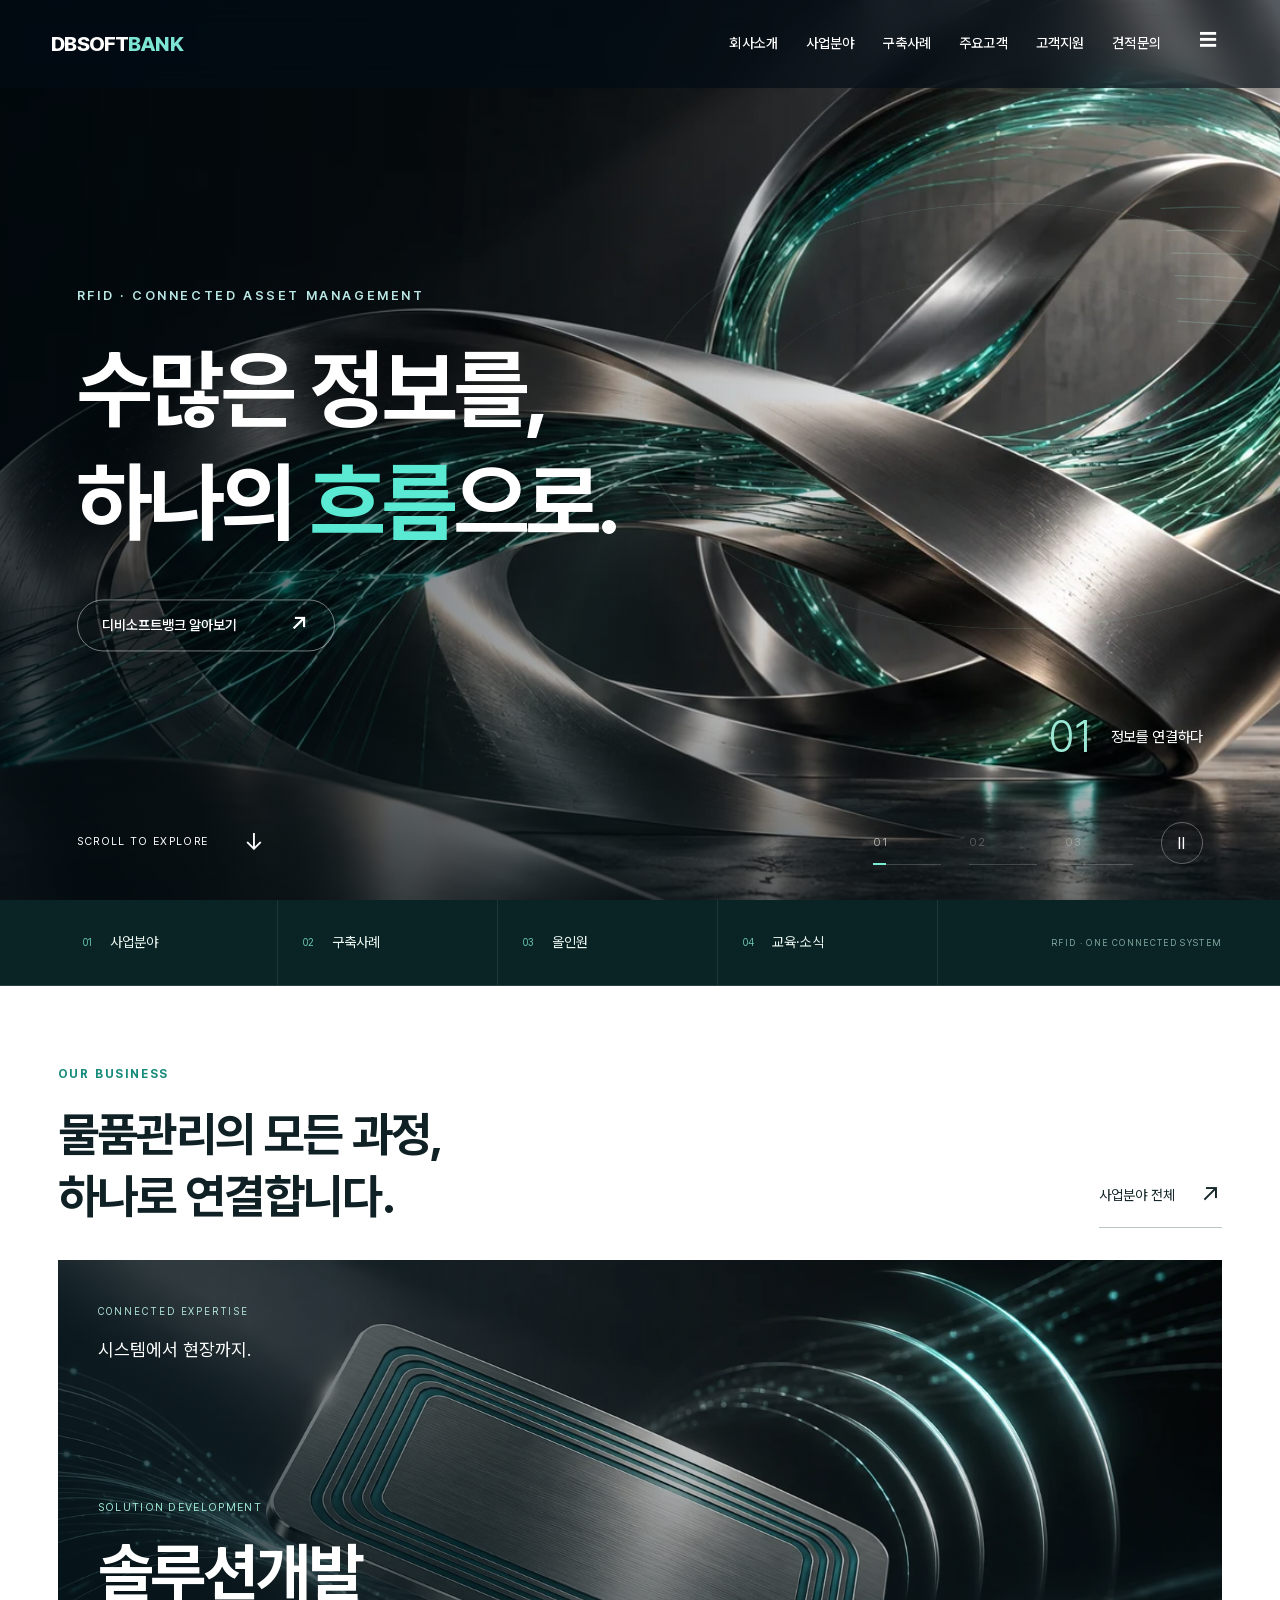
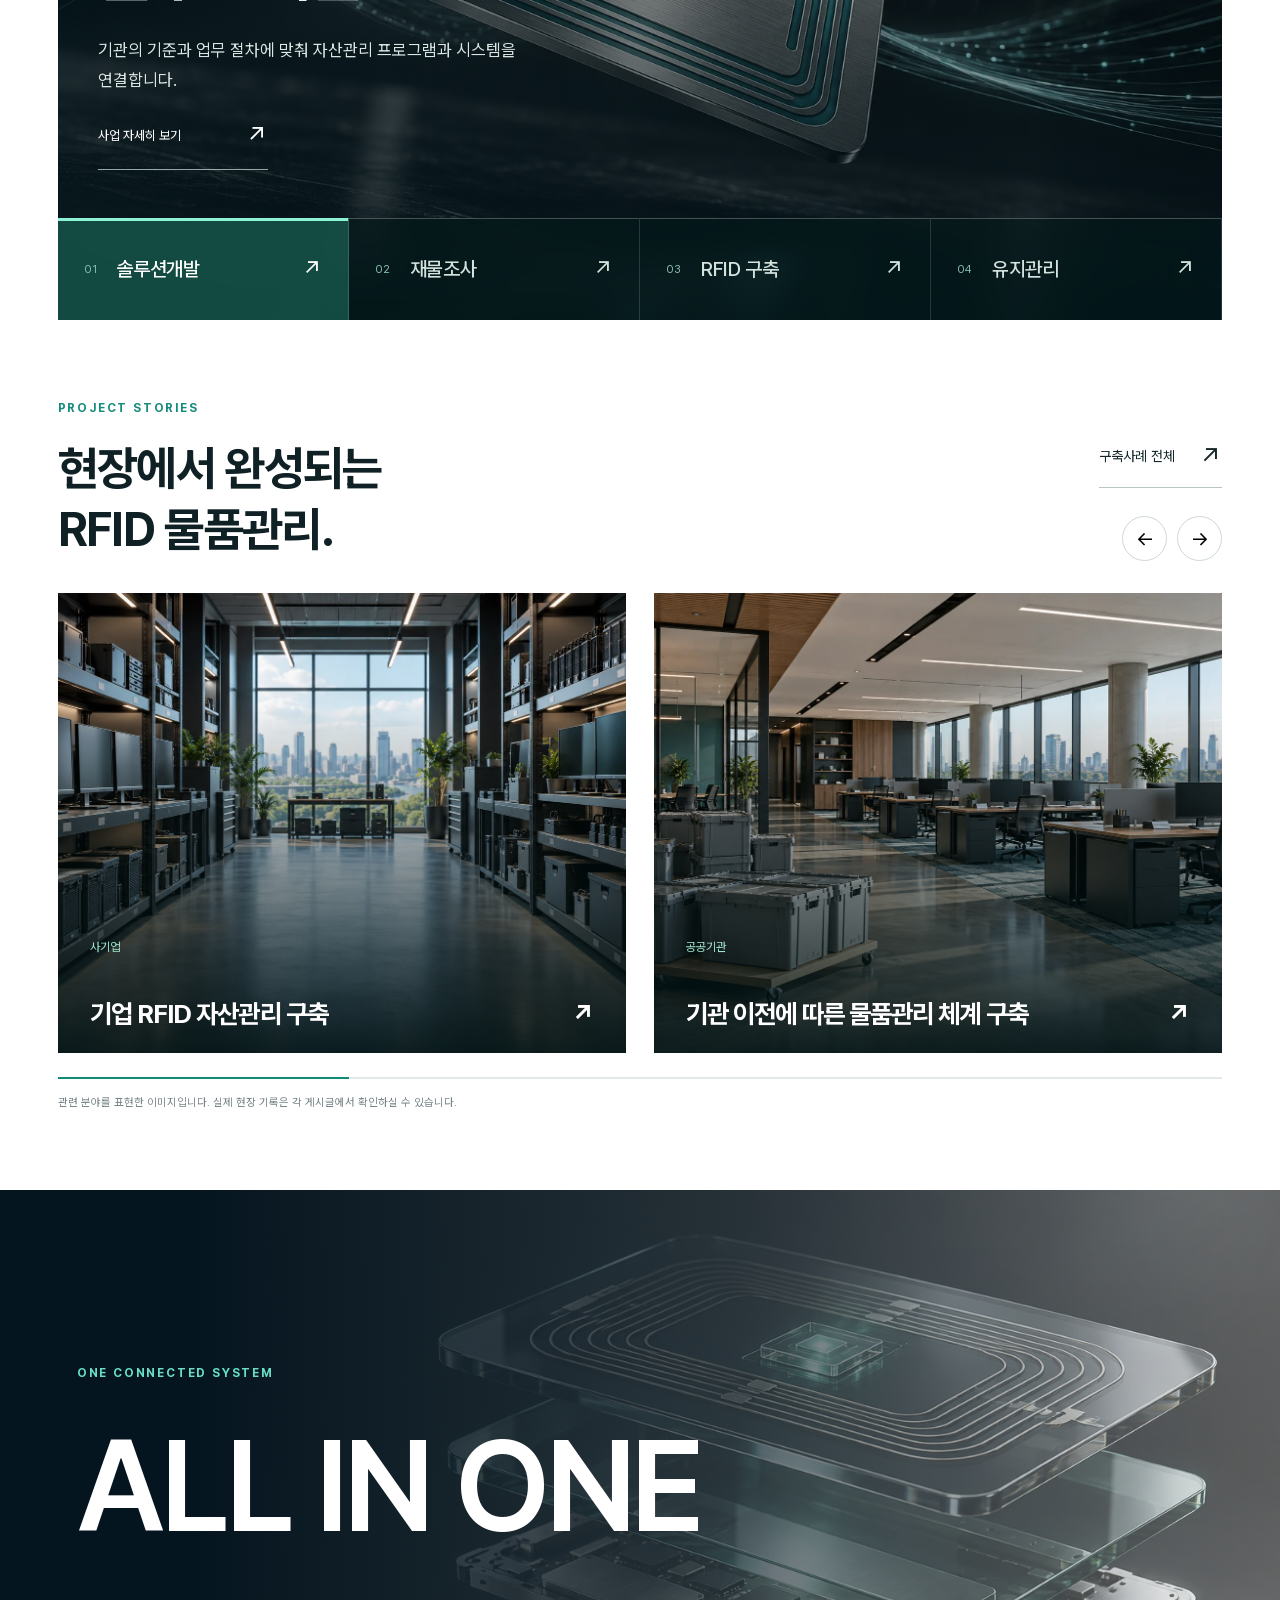
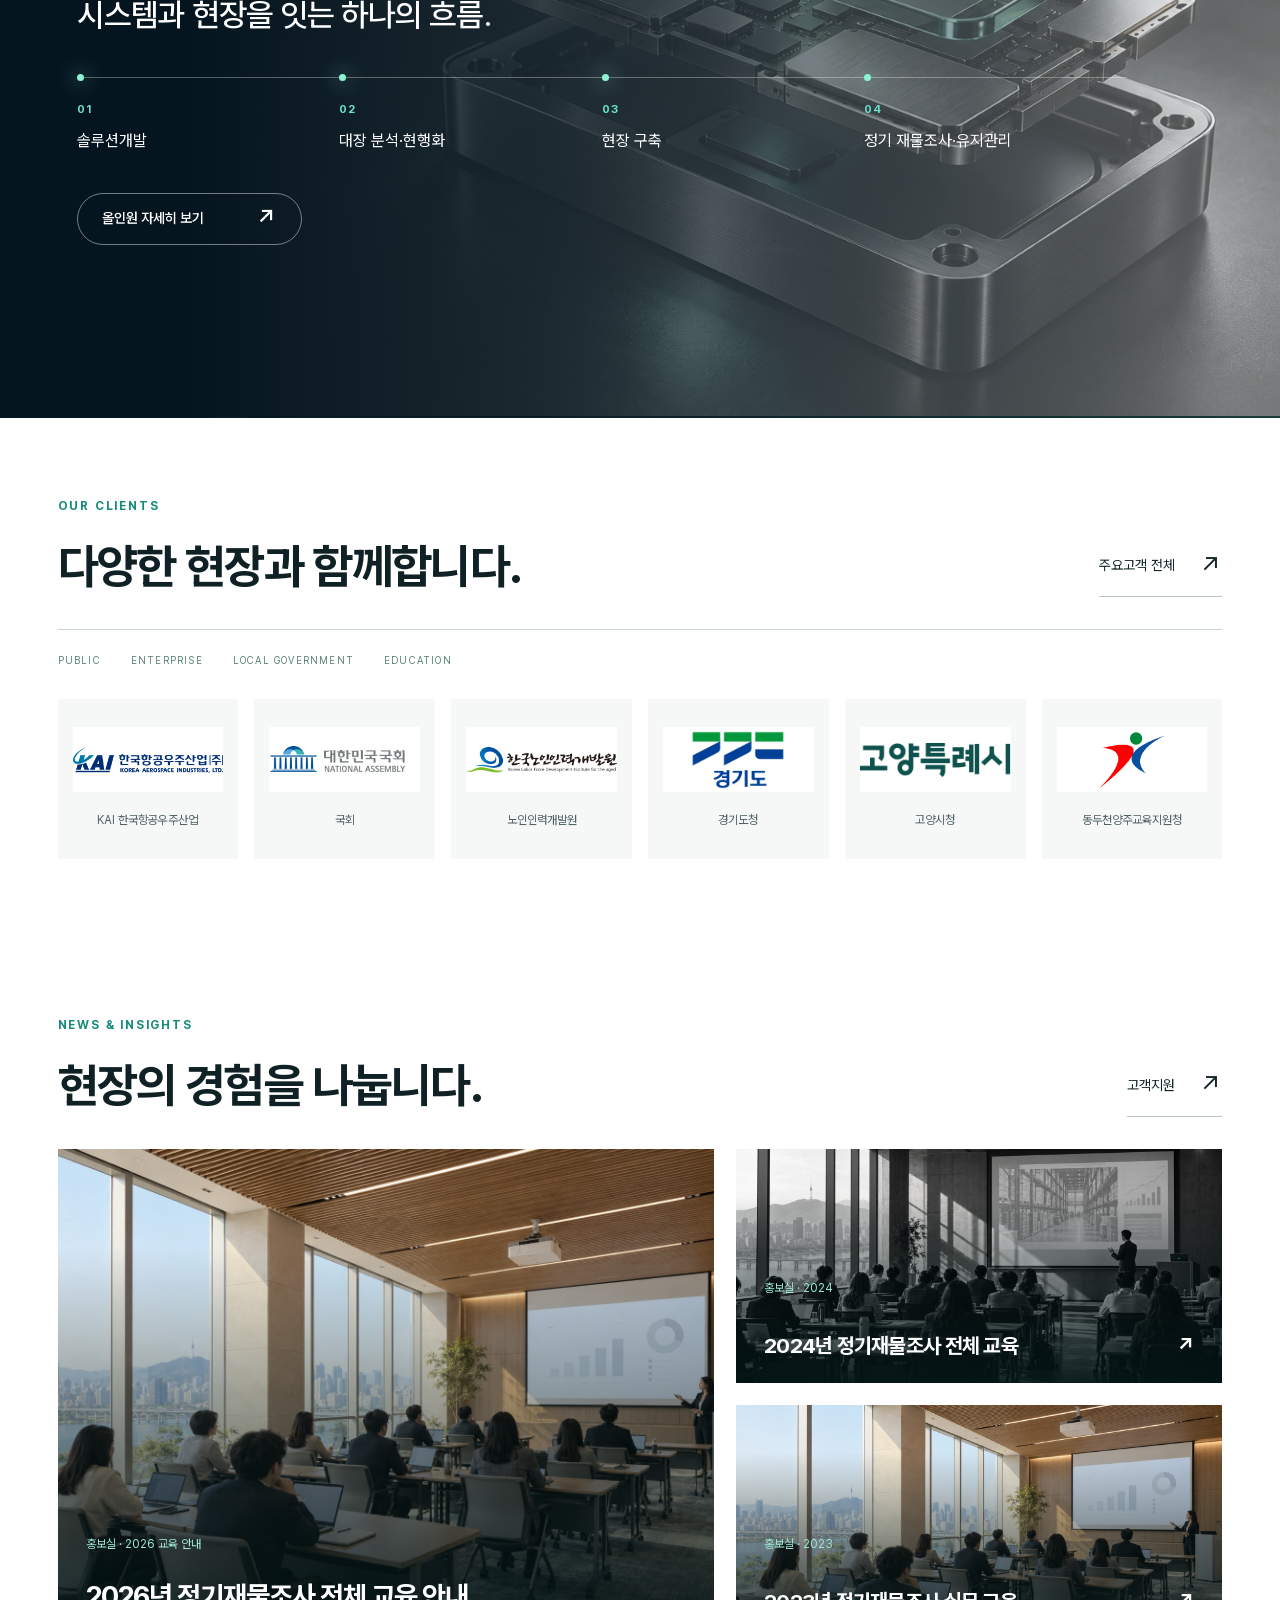
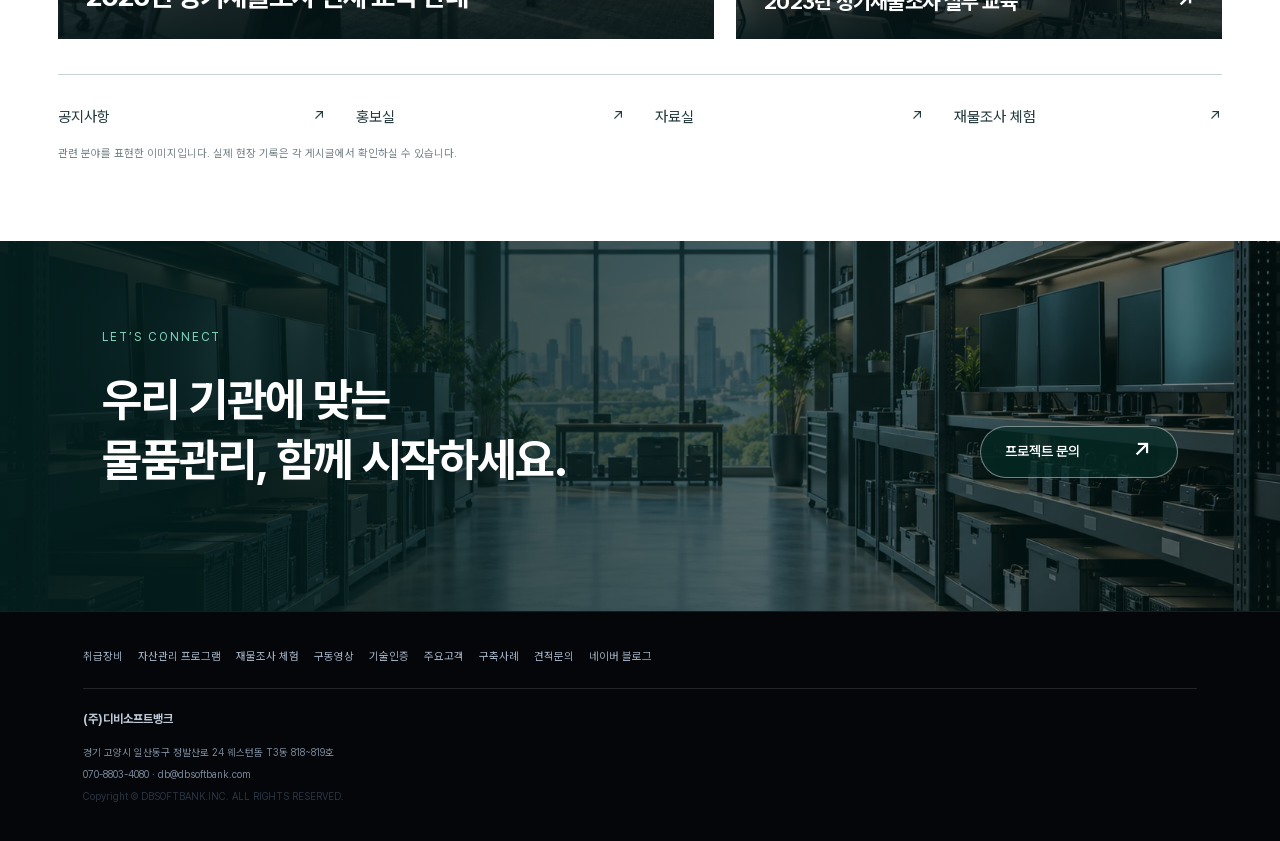
==== commit 4df5635d: "Correct homepage training guide year label" ====
--- a/dbsoftbank-b/index.html
+++ b/dbsoftbank-b/index.html
@@ -433,7 +433,7 @@
 @media(max-width:600px){#page-clients main{padding:8px 0 48px}#page-clients .client-group{margin-top:34px}#page-clients .client-group h2{font-size:21px;gap:10px}#page-clients .client-group h2 small{font-size:10px}#page-clients .client-grid{grid-template-columns:repeat(2,minmax(0,1fr));border-radius:10px}#page-clients .client-card{min-height:153px;padding:22px 12px 18px;gap:15px}#page-clients .client-logo{height:55px}#page-clients .client-logo img{max-height:52px;max-width:94%}#page-clients .client-card .name{font-size:13px}#page-clients .client-scope{font-size:9px}}
 
 
-#page-clients .client-jump{display:flex;flex-wrap:wrap;gap:8px;margin-top:18px}#page-clients .client-jump a{padding:10px 14px;background:#fff;border:1px solid #dce5eb;border-radius:6px;font-size:12px;color:#425d6d}#page-clients .client-jump a:hover{background:#eaf0f4}#page-clients .client-group{scroll-margin-top:110px}</style><link rel="stylesheet" href="a-type.css"><link rel="stylesheet" href="visual.css?v=4"><link rel="stylesheet" href="orbit.css?v=4"><link rel="stylesheet" href="signal.css?v=4"><link rel="stylesheet" href="continuum.css?v=20261015-premium"><link rel="stylesheet" href="premium.css?v=20261015"><link rel="stylesheet" href="content.css?v=flow-20261015"><link rel="stylesheet" href="business.css?v=20261015"><link rel="stylesheet" href="b-type.css?v=revision-20261016"><link rel="stylesheet" href="visual-refresh.css?v=revision-20261016"><link rel="stylesheet" href="immersive.css?v=revision-20261016"><link rel="stylesheet" href="revision.css?v=revision-20261016"></head>
+#page-clients .client-jump{display:flex;flex-wrap:wrap;gap:8px;margin-top:18px}#page-clients .client-jump a{padding:10px 14px;background:#fff;border:1px solid #dce5eb;border-radius:6px;font-size:12px;color:#425d6d}#page-clients .client-jump a:hover{background:#eaf0f4}#page-clients .client-group{scroll-margin-top:110px}</style><link rel="stylesheet" href="a-type.css"><link rel="stylesheet" href="visual.css?v=4"><link rel="stylesheet" href="orbit.css?v=4"><link rel="stylesheet" href="signal.css?v=4"><link rel="stylesheet" href="continuum.css?v=20261015-premium"><link rel="stylesheet" href="premium.css?v=20261015"><link rel="stylesheet" href="content.css?v=flow-20261015"><link rel="stylesheet" href="business.css?v=20261015"><link rel="stylesheet" href="b-type.css?v=revision-20261016-r2"><link rel="stylesheet" href="visual-refresh.css?v=revision-20261016-r2"><link rel="stylesheet" href="immersive.css?v=revision-20261016-r2"><link rel="stylesheet" href="revision.css?v=revision-20261016-r2"></head>
 <body data-menu="" class="home-immersive"><div id="site-header"></div>
 <div class="offline-page" id="page-index" data-page="index">
 
@@ -5652,4 +5652,4 @@
  draw();return stop;
 }
 });})();
-</script><template id="final-video-main"><div class="vf-film" tabindex="0" aria-label="RFID 물품관리 영상 소개"><section class="vf-scene vf-active" aria-hidden="false"><video class="vf-visual" muted playsinline loop preload="auto" poster="assets/chip.jpg" data-src="assets/chip.mp4" src="assets/chip.mp4" aria-hidden="true" tabindex="-1"></video><div class="vf-copy"><h1>수많은 정보를,<br>하나의 흐름으로.</h1></div></section><section class="vf-scene" aria-hidden="true"><video class="vf-visual" muted playsinline loop preload="none" poster="assets/network.jpg" data-src="assets/network.mp4"  aria-hidden="true" tabindex="-1"></video><div class="vf-copy"><h2>수많은 정보를,<br>하나의 흐름으로.</h2></div></section><button class="vf-play-hint" hidden>영상 재생하기 ▶</button><a class="vf-scroll" href="#page-index-biz">SCROLL TO EXPLORE</a><div class="vf-film-actions"><a href="#page-index-customer-experience">재물조사 체험 ↗</a><a href="#page-quote">견적 문의 ↗</a></div><div class="vf-bottom"><div class="vf-steps"><button class="vf-step" aria-current="true" aria-label="1번 배경 영상"><span>01</span>연결</button><button class="vf-step" aria-current="false" aria-label="2번 배경 영상"><span>02</span>흐름</button></div><button class="vf-pause" aria-label="영상 일시정지">Ⅱ</button></div></div></template><script src="assets/world-dots.js"></script><script src="assets/blog-cases.js"></script><script src="a-type.js?v=flow-20261015"></script><script src="continuum.js?v=20261015-content"></script><script src="content.js?v=flow-20261015"></script><script src="assets/business-data.js"></script><script src="business.js?v=20261015-nohistory"></script><script src="b-type.js?v=revision-20261016"></script><script src="visual-refresh.js?v=revision-20261016"></script><script src="immersive.js?v=revision-20261016"></script><script src="revision.js?v=revision-20261016"></script><script src="quote.js?v=revision-20261016"></script></body></html>+</script><template id="final-video-main"><div class="vf-film" tabindex="0" aria-label="RFID 물품관리 영상 소개"><section class="vf-scene vf-active" aria-hidden="false"><video class="vf-visual" muted playsinline loop preload="auto" poster="assets/chip.jpg" data-src="assets/chip.mp4" src="assets/chip.mp4" aria-hidden="true" tabindex="-1"></video><div class="vf-copy"><h1>수많은 정보를,<br>하나의 흐름으로.</h1></div></section><section class="vf-scene" aria-hidden="true"><video class="vf-visual" muted playsinline loop preload="none" poster="assets/network.jpg" data-src="assets/network.mp4"  aria-hidden="true" tabindex="-1"></video><div class="vf-copy"><h2>수많은 정보를,<br>하나의 흐름으로.</h2></div></section><button class="vf-play-hint" hidden>영상 재생하기 ▶</button><a class="vf-scroll" href="#page-index-biz">SCROLL TO EXPLORE</a><div class="vf-film-actions"><a href="#page-index-customer-experience">재물조사 체험 ↗</a><a href="#page-quote">견적 문의 ↗</a></div><div class="vf-bottom"><div class="vf-steps"><button class="vf-step" aria-current="true" aria-label="1번 배경 영상"><span>01</span>연결</button><button class="vf-step" aria-current="false" aria-label="2번 배경 영상"><span>02</span>흐름</button></div><button class="vf-pause" aria-label="영상 일시정지">Ⅱ</button></div></div></template><script src="assets/world-dots.js"></script><script src="assets/blog-cases.js"></script><script src="a-type.js?v=flow-20261015"></script><script src="continuum.js?v=20261015-content"></script><script src="content.js?v=flow-20261015"></script><script src="assets/business-data.js"></script><script src="business.js?v=20261015-nohistory"></script><script src="b-type.js?v=revision-20261016-r2"></script><script src="visual-refresh.js?v=revision-20261016-r2"></script><script src="immersive.js?v=revision-20261016-r2"></script><script src="revision.js?v=revision-20261016-r2"></script><script src="quote.js?v=revision-20261016-r2"></script></body></html>
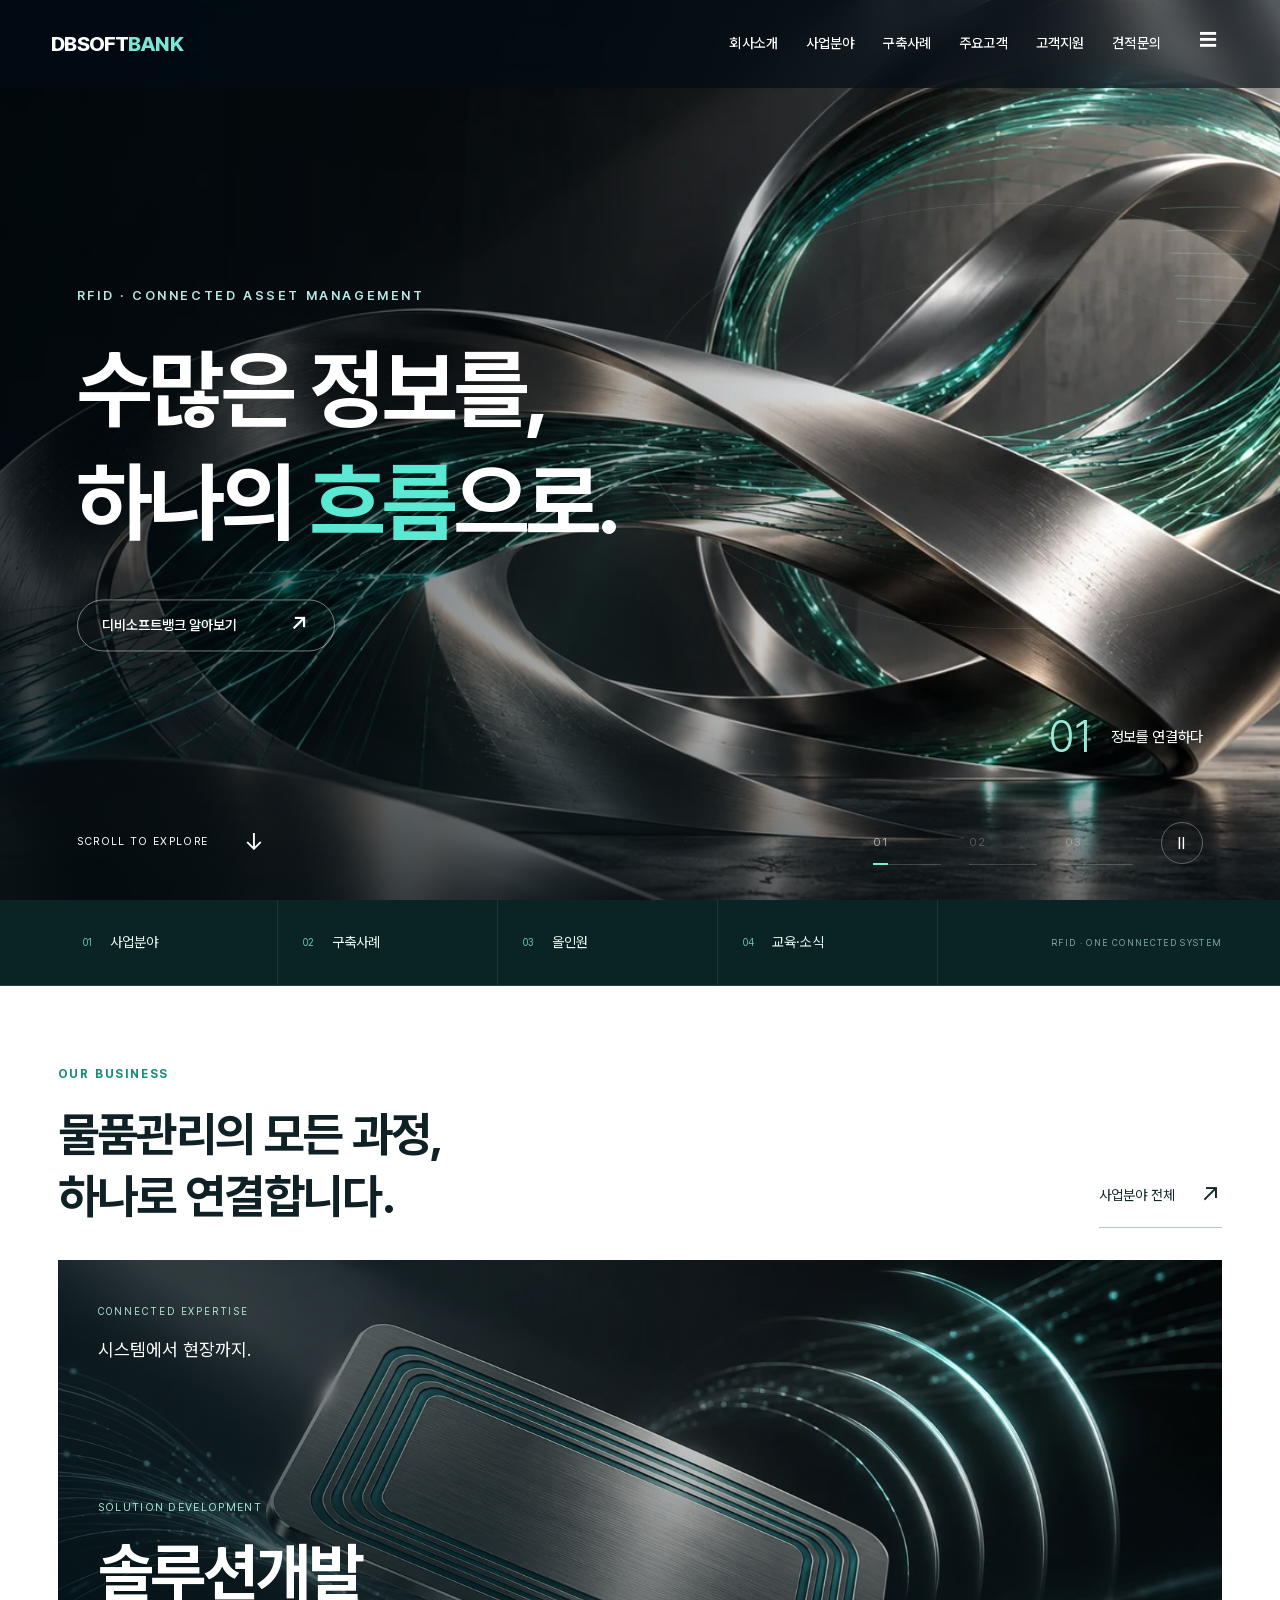
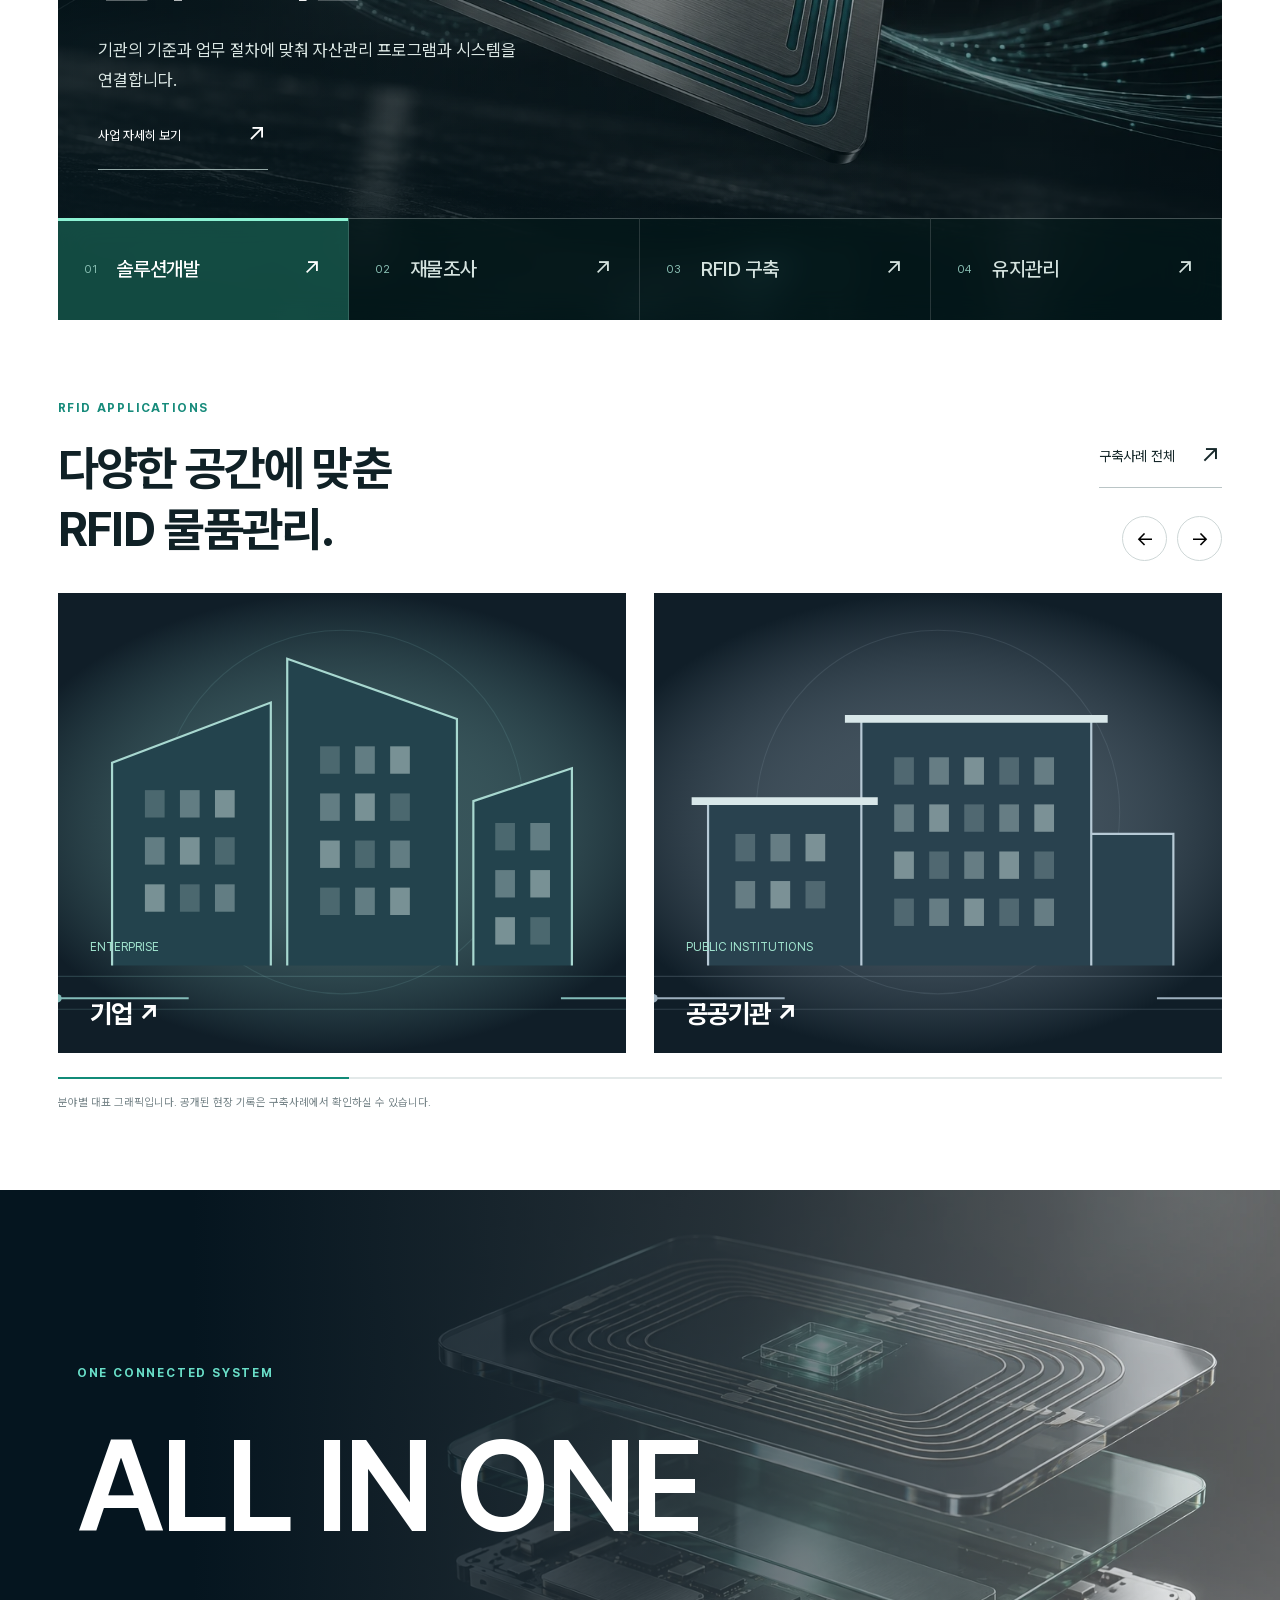
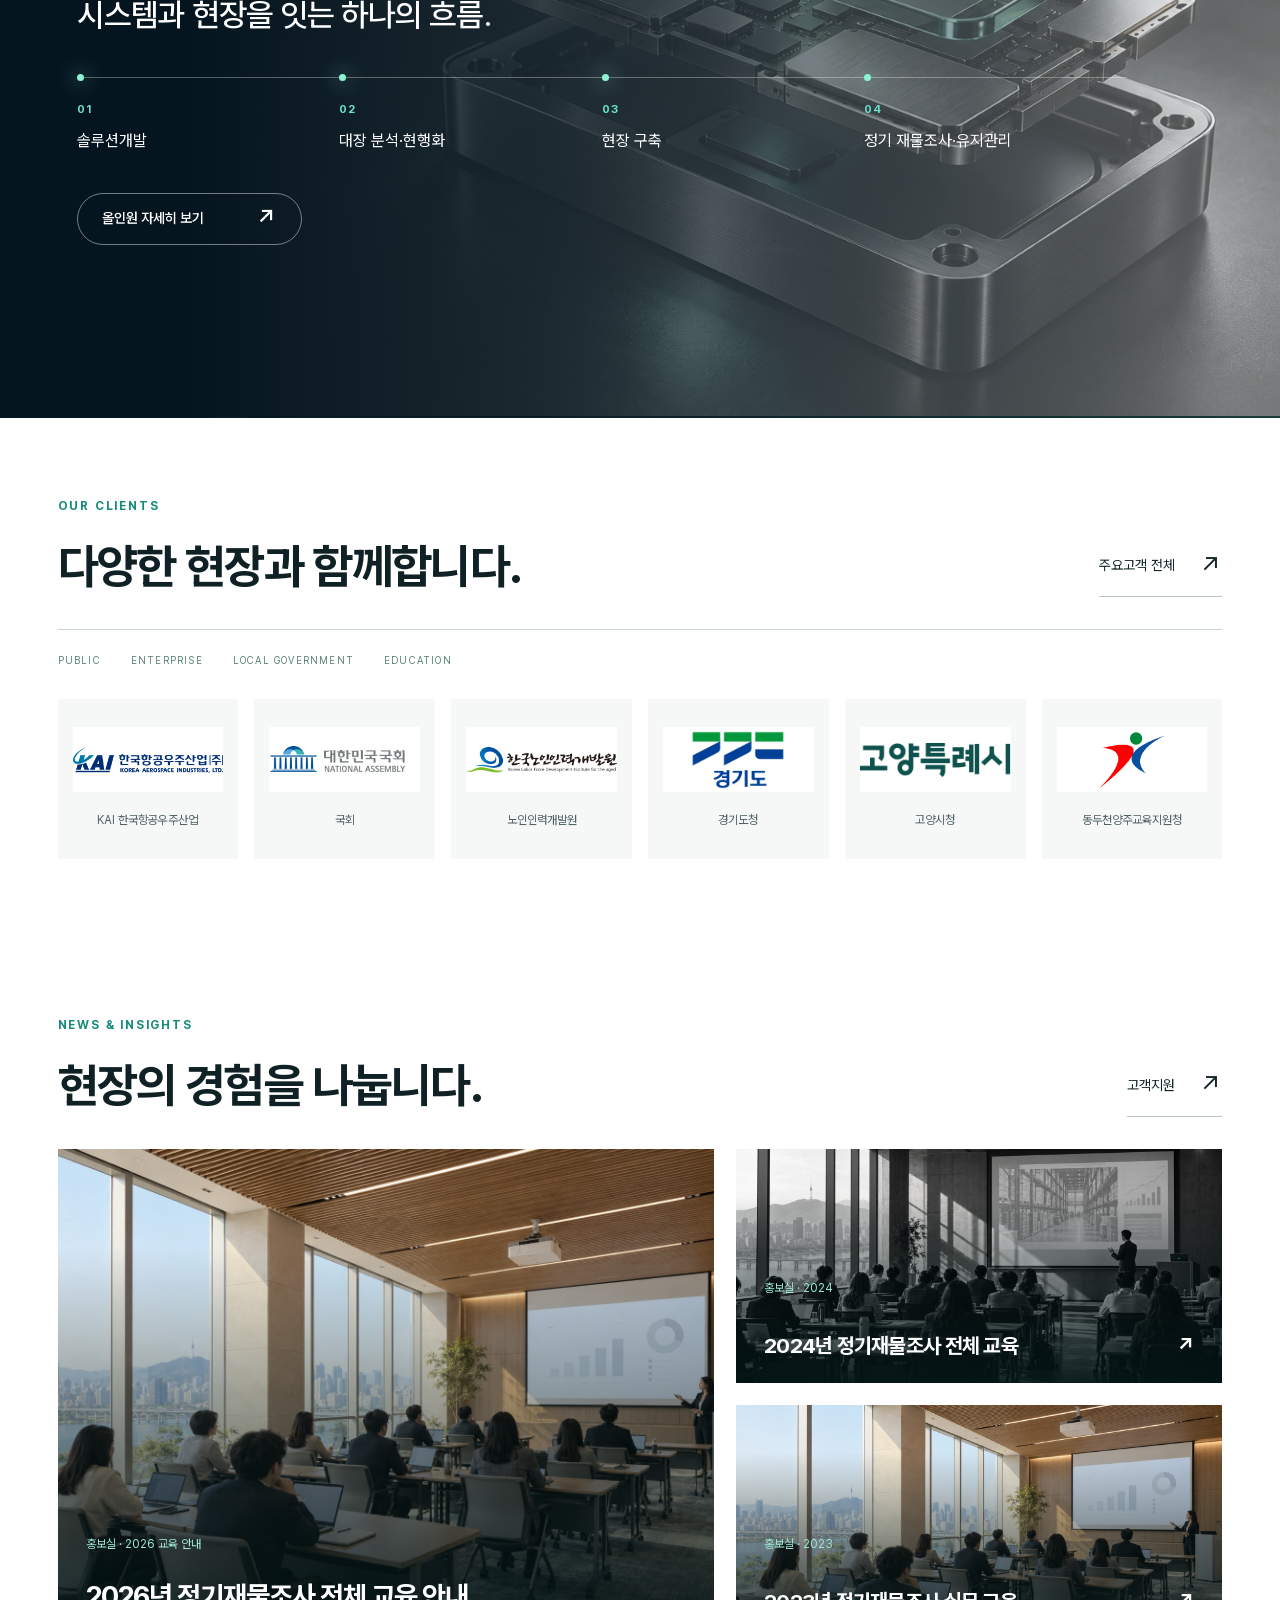
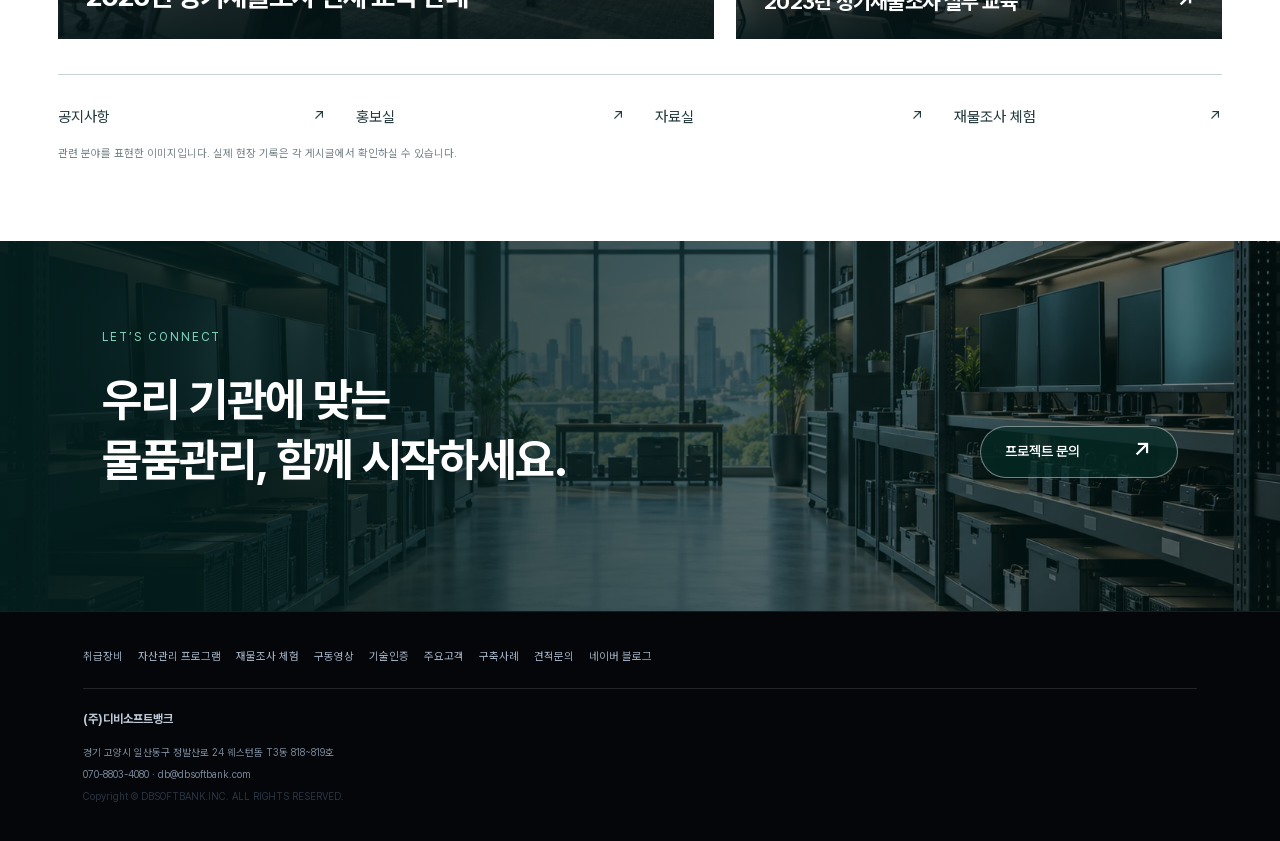
==== commit 9daf0e41: "Refine B project section into six illustrated application sectors" ====
--- a/dbsoftbank-b/index.html
+++ b/dbsoftbank-b/index.html
@@ -433,7 +433,7 @@
 @media(max-width:600px){#page-clients main{padding:8px 0 48px}#page-clients .client-group{margin-top:34px}#page-clients .client-group h2{font-size:21px;gap:10px}#page-clients .client-group h2 small{font-size:10px}#page-clients .client-grid{grid-template-columns:repeat(2,minmax(0,1fr));border-radius:10px}#page-clients .client-card{min-height:153px;padding:22px 12px 18px;gap:15px}#page-clients .client-logo{height:55px}#page-clients .client-logo img{max-height:52px;max-width:94%}#page-clients .client-card .name{font-size:13px}#page-clients .client-scope{font-size:9px}}
 
 
-#page-clients .client-jump{display:flex;flex-wrap:wrap;gap:8px;margin-top:18px}#page-clients .client-jump a{padding:10px 14px;background:#fff;border:1px solid #dce5eb;border-radius:6px;font-size:12px;color:#425d6d}#page-clients .client-jump a:hover{background:#eaf0f4}#page-clients .client-group{scroll-margin-top:110px}</style><link rel="stylesheet" href="a-type.css"><link rel="stylesheet" href="visual.css?v=4"><link rel="stylesheet" href="orbit.css?v=4"><link rel="stylesheet" href="signal.css?v=4"><link rel="stylesheet" href="continuum.css?v=20261015-premium"><link rel="stylesheet" href="premium.css?v=20261015"><link rel="stylesheet" href="content.css?v=flow-20261015"><link rel="stylesheet" href="business.css?v=20261015"><link rel="stylesheet" href="b-type.css?v=revision-20261016-r2"><link rel="stylesheet" href="visual-refresh.css?v=revision-20261016-r2"><link rel="stylesheet" href="immersive.css?v=revision-20261016-r2"><link rel="stylesheet" href="revision.css?v=revision-20261016-r2"></head>
+#page-clients .client-jump{display:flex;flex-wrap:wrap;gap:8px;margin-top:18px}#page-clients .client-jump a{padding:10px 14px;background:#fff;border:1px solid #dce5eb;border-radius:6px;font-size:12px;color:#425d6d}#page-clients .client-jump a:hover{background:#eaf0f4}#page-clients .client-group{scroll-margin-top:110px}</style><link rel="stylesheet" href="a-type.css"><link rel="stylesheet" href="visual.css?v=4"><link rel="stylesheet" href="orbit.css?v=4"><link rel="stylesheet" href="signal.css?v=4"><link rel="stylesheet" href="continuum.css?v=20261015-premium"><link rel="stylesheet" href="premium.css?v=20261015"><link rel="stylesheet" href="content.css?v=flow-20261015"><link rel="stylesheet" href="business.css?v=20261015"><link rel="stylesheet" href="b-type.css?v=sectors-20261016"><link rel="stylesheet" href="visual-refresh.css?v=sectors-20261016"><link rel="stylesheet" href="immersive.css?v=sectors-20261016"><link rel="stylesheet" href="revision.css?v=sectors-20261016"></head>
 <body data-menu="" class="home-immersive"><div id="site-header"></div>
 <div class="offline-page" id="page-index" data-page="index">
 
@@ -5652,4 +5652,4 @@
  draw();return stop;
 }
 });})();
-</script><template id="final-video-main"><div class="vf-film" tabindex="0" aria-label="RFID 물품관리 영상 소개"><section class="vf-scene vf-active" aria-hidden="false"><video class="vf-visual" muted playsinline loop preload="auto" poster="assets/chip.jpg" data-src="assets/chip.mp4" src="assets/chip.mp4" aria-hidden="true" tabindex="-1"></video><div class="vf-copy"><h1>수많은 정보를,<br>하나의 흐름으로.</h1></div></section><section class="vf-scene" aria-hidden="true"><video class="vf-visual" muted playsinline loop preload="none" poster="assets/network.jpg" data-src="assets/network.mp4"  aria-hidden="true" tabindex="-1"></video><div class="vf-copy"><h2>수많은 정보를,<br>하나의 흐름으로.</h2></div></section><button class="vf-play-hint" hidden>영상 재생하기 ▶</button><a class="vf-scroll" href="#page-index-biz">SCROLL TO EXPLORE</a><div class="vf-film-actions"><a href="#page-index-customer-experience">재물조사 체험 ↗</a><a href="#page-quote">견적 문의 ↗</a></div><div class="vf-bottom"><div class="vf-steps"><button class="vf-step" aria-current="true" aria-label="1번 배경 영상"><span>01</span>연결</button><button class="vf-step" aria-current="false" aria-label="2번 배경 영상"><span>02</span>흐름</button></div><button class="vf-pause" aria-label="영상 일시정지">Ⅱ</button></div></div></template><script src="assets/world-dots.js"></script><script src="assets/blog-cases.js"></script><script src="a-type.js?v=flow-20261015"></script><script src="continuum.js?v=20261015-content"></script><script src="content.js?v=flow-20261015"></script><script src="assets/business-data.js"></script><script src="business.js?v=20261015-nohistory"></script><script src="b-type.js?v=revision-20261016-r2"></script><script src="visual-refresh.js?v=revision-20261016-r2"></script><script src="immersive.js?v=revision-20261016-r2"></script><script src="revision.js?v=revision-20261016-r2"></script><script src="quote.js?v=revision-20261016-r2"></script></body></html>+</script><template id="final-video-main"><div class="vf-film" tabindex="0" aria-label="RFID 물품관리 영상 소개"><section class="vf-scene vf-active" aria-hidden="false"><video class="vf-visual" muted playsinline loop preload="auto" poster="assets/chip.jpg" data-src="assets/chip.mp4" src="assets/chip.mp4" aria-hidden="true" tabindex="-1"></video><div class="vf-copy"><h1>수많은 정보를,<br>하나의 흐름으로.</h1></div></section><section class="vf-scene" aria-hidden="true"><video class="vf-visual" muted playsinline loop preload="none" poster="assets/network.jpg" data-src="assets/network.mp4"  aria-hidden="true" tabindex="-1"></video><div class="vf-copy"><h2>수많은 정보를,<br>하나의 흐름으로.</h2></div></section><button class="vf-play-hint" hidden>영상 재생하기 ▶</button><a class="vf-scroll" href="#page-index-biz">SCROLL TO EXPLORE</a><div class="vf-film-actions"><a href="#page-index-customer-experience">재물조사 체험 ↗</a><a href="#page-quote">견적 문의 ↗</a></div><div class="vf-bottom"><div class="vf-steps"><button class="vf-step" aria-current="true" aria-label="1번 배경 영상"><span>01</span>연결</button><button class="vf-step" aria-current="false" aria-label="2번 배경 영상"><span>02</span>흐름</button></div><button class="vf-pause" aria-label="영상 일시정지">Ⅱ</button></div></div></template><script src="assets/world-dots.js"></script><script src="assets/blog-cases.js"></script><script src="a-type.js?v=flow-20261015"></script><script src="continuum.js?v=20261015-content"></script><script src="content.js?v=flow-20261015"></script><script src="assets/business-data.js"></script><script src="business.js?v=20261015-nohistory"></script><script src="b-type.js?v=sectors-20261016"></script><script src="visual-refresh.js?v=sectors-20261016"></script><script src="immersive.js?v=sectors-20261016"></script><script src="revision.js?v=sectors-20261016"></script><script src="quote.js?v=sectors-20261016"></script></body></html>
--- a/dbsoftbank-b/revision.css
+++ b/dbsoftbank-b/revision.css
@@ -1,30 +1,33 @@
-/* B-only refinements. Dark editorial surfaces and legible functional forms. */
-body.design-a.design-b .offline-page .business-heading{position:relative;top:auto;z-index:auto}
-body.design-a.design-b .b-scenes [data-cinema]{min-width:68px;width:68px;gap:0;justify-content:flex-start}
-.r-eyebrow{font-size:12px;font-weight:650;letter-spacing:.15em;color:#73ccbe;display:block;margin-bottom:22px}
-.r-company{display:grid;grid-template-columns:.9fr 1.1fr;gap:70px;padding:65px 0 95px;border-bottom:1px solid #293a3d;margin-bottom:60px}
-body.design-a.design-b .r-company h2{font-size:clamp(28px,3vw,42px);line-height:1.4;margin:0}
-.r-company p{font-size:16px;line-height:1.95;color:#aebdc6;margin:0 0 22px}.r-company .r-lead{font-size:21px;color:#e4eeed;line-height:1.75}.r-company strong{color:#9fe5d7;font-weight:550}
-.r-text-link{display:inline-block;padding:12px 0;border-bottom:1px solid #617b80;color:#d5e6e3}
-.solution-intro>div>p+p{margin-top:20px!important}.solution-intro img{height:100%;max-height:560px;object-fit:cover}
-.r-capabilities{padding:55px 0}.r-section-title{margin-bottom:28px}.r-capability-grid{display:grid;grid-template-columns:repeat(3,1fr);gap:1px;background:#2b3e42;border:1px solid #2b3e42}
-.r-capability-grid article{background:#101b22;padding:34px 28px}.r-capability-grid article>span{color:#7ebfb4;font-size:13px}.r-capability-grid h3{font-size:21px;margin:28px 0 14px}.r-capability-grid p{font-size:15px;color:#b3c1ca;line-height:1.9}
-body.design-a.design-b .r-note{color:#8faaaa;font-size:13px;line-height:1.8;margin:20px 0}
-.r-project-grid{display:grid;grid-template-columns:repeat(3,1fr);gap:24px}.r-project{display:flex;flex-direction:column;padding:30px;background:linear-gradient(145deg,#14272e,#0b141c);border:1px solid #2b454c;border-radius:4px;color:#e7eeef;transition:transform .3s,border-color .3s}.r-project:hover{transform:translateY(-5px);border-color:#7bb7ac}.r-project-top{display:flex;justify-content:space-between;color:#8fc6bd;font-size:13px}.r-project-top b{color:#668086;font-size:24px;font-weight:400}.r-project svg{width:100%;height:150px;stroke:#5e9d99;stroke-width:1.3;margin:16px 0 24px}.r-project svg .r-signal{stroke:#83ebd2;stroke-width:2;stroke-dasharray:70 150}.r-project h2{font-size:22px!important;line-height:1.5!important;min-height:66px;margin:0 0 20px}.r-tags{display:flex;gap:8px;flex-wrap:wrap;margin-bottom:35px}.r-tags span{font-size:12px;border:1px solid #35575a;border-radius:20px;padding:4px 11px;color:#a5c1c3}.r-project footer{border-top:1px solid #2b424a;margin-top:auto;padding-top:22px;font-size:12px;display:flex;justify-content:space-between;gap:8px;color:#95aeb6}.r-project footer strong{font-weight:500;color:#d4e8e4}
-body.design-a.design-b .r-project footer{background:transparent!important;padding:22px 0 0!important;text-align:left!important}
-body.design-a.design-b #page-cases .business-wrap{padding-top:45px}
-body.design-a.design-b #page-products .eq .body{padding:24px!important}
-.r-supplies{display:grid;grid-template-columns:repeat(3,1fr);gap:24px}.r-supplies article{border:1px solid #293e46;background:#0e1921;overflow:hidden}.r-supply-art{height:200px;position:relative;background:radial-gradient(ellipse at center,#193638,#0b151c)}.r-supply-art>span{position:absolute;left:23px;top:20px;font-size:12px;color:#719894}.r-supply-art svg{width:100%;height:100%;stroke:#90c8bb;stroke-width:2;stroke-linecap:round;stroke-linejoin:round;filter:drop-shadow(0 8px 10px #0008)}.r-supply-copy{padding:28px}.r-supply-copy>span{font-size:12px;color:#8ab3ac}.r-supply-copy h2{font-size:25px!important;margin:10px 0 18px}.r-supply-copy p{font-size:14px;line-height:1.9;min-height:107px;color:#b3c0c8}.r-supply-copy a{display:inline-block;margin-top:15px;color:#a7d9cd;border-bottom:1px solid #4a8077;padding-bottom:7px;font-size:14px}
-.r-training{display:grid;grid-template-columns:1fr 1fr;gap:70px;padding:60px;background:linear-gradient(130deg,#112c30,#0c1721);border:1px solid #35595d;margin:30px 0 60px}.r-training h2{font-size:clamp(28px,3vw,40px)!important;line-height:1.4;margin:0 0 25px}.r-training p{color:#b4c8cc;line-height:1.9}.r-training a,.r-notice-feature>a{display:inline-block;background:#b9eddf;color:#0d2926!important;padding:15px 22px;margin-top:22px;font-weight:600}.r-training-topics>span{display:block;font-size:12px;color:#9bc6bb;padding-bottom:18px}.r-training-topics>div{display:grid;grid-template-columns:35px 1fr;gap:0 15px;padding:16px 0;border-top:1px solid #355354}.r-training-topics b{grid-row:span 2;color:#88baa9;font-size:12px;padding-top:5px}.r-training-topics h3{font-size:18px;margin:0}.r-training-topics p{font-size:13px;margin:5px 0 0}.r-archive-title{font-size:24px;margin-bottom:25px}
-.r-notice-feature{padding:45px 50px;border:1px solid #34575c;background:#11222b;margin:30px 0 45px}.r-notice-feature h2{font-size:32px!important;margin-bottom:20px}.r-notice-feature p{color:#b9c8ce;max-width:780px;line-height:1.9}.r-notice-feature dl{display:flex;gap:60px;margin:30px 0;padding:25px 0;border-block:1px solid #355059}.r-notice-feature dt{font-size:12px;color:#92b8b7;margin-bottom:8px}.r-notice-feature dd{margin:0;font-size:24px;color:#d7e9e6}.r-support-updates{display:grid;grid-template-columns:1fr 1fr;gap:24px;margin-top:40px}.r-support-updates>a{padding:32px;background:#13262e;border:1px solid #2f4c55}.r-support-updates span{color:#8bc6bc;font-size:12px}.r-support-updates h2{font-size:22px!important;margin:20px 0 10px}.r-support-updates p{color:#a9bdc5}
-/* Product cards, image stages and 360 views share a genuinely black canvas. */
-body.design-a.design-b #page-products,body.design-a.design-b #page-products :is(section,.page-head,.tabs,.eq,.eq .body,.reader-pane,.photo-spin,.photo-view,.photo-counter,.photo-spin-tabs,.reader-tools){background:#050708!important}
-body.design-a.design-b #page-products .eq{border:1px solid #263336!important;box-shadow:none!important}
-body.design-a.design-b #page-products .eq>img{background:#050708!important;object-fit:contain!important;mix-blend-mode:normal!important}
-body.design-a.design-b #page-products :is(h1,h2,h3,h4){color:#eef4f4!important}
-body.design-a.design-b #page-products :is(p,li,.model,.equipment-source){color:#afc2c7!important}
-.r-quote-layout{display:grid;grid-template-columns:300px minmax(0,1fr);gap:55px;padding:30px 0 60px}.r-quote-aside{padding-top:15px}.r-quote-aside h2{font-size:29px!important;line-height:1.5!important}.r-quote-aside p{color:#a9bfc6;line-height:1.9;font-size:14px}.r-quote-aside a{display:block;color:#c2e4dd;margin-top:20px;overflow-wrap:anywhere}.r-quote-aside ol{padding-left:20px;color:#86a6aa;font-size:13px;line-height:2.5;margin-top:30px}
-.r-quote-form{padding:38px;background:#101e26;border:1px solid #2b444d;min-width:0}.r-quote-form fieldset{padding:0;border:0;margin:0 0 32px;min-width:0}.r-quote-form legend{font-size:19px;color:#e0edec;margin-bottom:24px;font-weight:600}.r-form-grid{display:grid;grid-template-columns:1fr 1fr;gap:22px}.r-field{display:block;color:#c7d8db;font-size:13px;min-width:0}.r-field.wide{grid-column:1/-1}.r-field input,.r-field select,.r-field textarea{display:block;width:100%;max-width:100%;box-sizing:border-box;background:#08141c!important;border:1px solid #3a525a!important;border-radius:3px;color:#e4f1ee!important;padding:13px 14px;margin-top:9px;font-size:15px;font-family:inherit}.r-field textarea{min-height:160px;resize:vertical}.r-field input:focus,.r-field select:focus,.r-field textarea:focus{outline:2px solid #8fcebe;outline-offset:2px}.r-field small{display:block;margin-top:8px;color:#8ca5ae;font-size:12px;line-height:1.7}.r-quote-form input[type=file]{padding:20px;border:1px dashed #5b7b80!important}.r-quote-form input::file-selector-button{border:0;background:#284b50;color:#e1f0eb;padding:10px 14px;margin-right:12px;cursor:pointer;border-radius:3px}.r-file-list{padding:0;list-style:none;font-size:13px;color:#b7cece}.r-file-list li{display:flex;gap:12px;align-items:center;border-bottom:1px solid #284048;padding:12px 0;overflow-wrap:anywhere}.r-file-list li span{flex:1;min-width:0}.r-file-list button{border:0;background:transparent;color:#b7dcd5;cursor:pointer;flex-shrink:0}.r-form-status{border-left:2px solid #82bdad;padding:12px 15px;background:#152c32;color:#c6dcd9;font-size:13px;line-height:1.9}.r-form-status[data-error=true]{border-color:#e9a78c;color:#ffcfbd}.r-form-actions{display:flex;gap:12px;flex-wrap:wrap;margin-top:25px}.r-form-actions button{border:1px solid #6b9c95;background:#b6e8da;color:#092b26;padding:15px 20px;font-size:14px;cursor:pointer;font-weight:650}.r-form-actions button.secondary{background:transparent;color:#bee1d9}.r-form-actions button:disabled{opacity:.45;cursor:not-allowed}.r-form-footnote{font-size:12px;color:#8ca5ad;line-height:1.8;margin-top:20px}.r-required{color:#98cebe;font-size:12px;display:block;margin-bottom:25px}
-@media(max-width:1000px){.r-project-grid,.r-supplies,.r-capability-grid{grid-template-columns:repeat(2,1fr)}.r-quote-layout{grid-template-columns:240px minmax(0,1fr);gap:30px}.r-training{gap:30px;padding:35px}.r-company{gap:35px}.r-quote-form{padding:27px}}
-@media(max-width:700px){.r-company,.r-training,.r-quote-layout{grid-template-columns:1fr;gap:28px}.r-company{padding:30px 0 45px;margin-bottom:35px}.r-company .r-lead{font-size:18px}.r-company p{font-size:14px}.r-project-grid,.r-supplies,.r-capability-grid,.r-support-updates{grid-template-columns:1fr}.r-project{padding:25px}.r-project h2{min-height:0}.r-project svg{height:130px}.r-training{padding:27px 22px;margin-bottom:40px}.r-training h2{font-size:27px!important}.r-supply-copy p{min-height:0}.r-notice-feature{padding:28px 22px}.r-notice-feature h2{font-size:26px!important}.r-notice-feature dl{flex-direction:column;gap:20px}.r-notice-feature dd{font-size:21px}.r-form-grid{grid-template-columns:1fr}.r-quote-form{padding:25px 19px}.r-quote-aside{padding:0}.r-quote-aside ol{display:none}.r-form-actions{flex-direction:column}.r-form-actions button{width:100%}.r-field input[type=file]{font-size:12px;padding:10px}.r-supply-art{height:190px}.r-capabilities{padding:35px 0}}
-@media(prefers-reduced-motion:reduce){.r-project{transition:none}}
+/* B-only refinements. Dark editorial surfaces and legible functional forms. */
+body.design-a.design-b .offline-page .business-heading{position:relative;top:auto;z-index:auto}
+body.design-a.design-b .b-scenes [data-cinema]{min-width:68px;width:68px;gap:0;justify-content:flex-start}
+.r-eyebrow{font-size:12px;font-weight:650;letter-spacing:.15em;color:#73ccbe;display:block;margin-bottom:22px}
+.r-company{display:grid;grid-template-columns:.9fr 1.1fr;gap:70px;padding:65px 0 95px;border-bottom:1px solid #293a3d;margin-bottom:60px}
+body.design-a.design-b .r-company h2{font-size:clamp(28px,3vw,42px);line-height:1.4;margin:0}
+.r-company p{font-size:16px;line-height:1.95;color:#aebdc6;margin:0 0 22px}.r-company .r-lead{font-size:21px;color:#e4eeed;line-height:1.75}.r-company strong{color:#9fe5d7;font-weight:550}
+.r-text-link{display:inline-block;padding:12px 0;border-bottom:1px solid #617b80;color:#d5e6e3}
+.solution-intro>div>p+p{margin-top:20px!important}.solution-intro img{height:100%;max-height:560px;object-fit:cover}
+.r-capabilities{padding:55px 0}.r-section-title{margin-bottom:28px}.r-capability-grid{display:grid;grid-template-columns:repeat(3,1fr);gap:1px;background:#2b3e42;border:1px solid #2b3e42}
+.r-capability-grid article{background:#101b22;padding:34px 28px}.r-capability-grid article>span{color:#7ebfb4;font-size:13px}.r-capability-grid h3{font-size:21px;margin:28px 0 14px}.r-capability-grid p{font-size:15px;color:#b3c1ca;line-height:1.9}
+body.design-a.design-b .r-note{color:#8faaaa;font-size:13px;line-height:1.8;margin:20px 0}
+.r-project-grid{display:grid;grid-template-columns:repeat(3,1fr);gap:24px}.r-project{display:flex;flex-direction:column;padding:30px;background:linear-gradient(145deg,#14272e,#0b141c);border:1px solid #2b454c;border-radius:4px;color:#e7eeef;transition:transform .3s,border-color .3s}.r-project:hover{transform:translateY(-5px);border-color:#7bb7ac}.r-project-top{display:flex;justify-content:space-between;color:#8fc6bd;font-size:13px}.r-project-top b{color:#668086;font-size:24px;font-weight:400}.r-project svg{width:100%;height:150px;stroke:#5e9d99;stroke-width:1.3;margin:16px 0 24px}.r-project svg .r-signal{stroke:#83ebd2;stroke-width:2;stroke-dasharray:70 150}.r-project h2{font-size:22px!important;line-height:1.5!important;min-height:66px;margin:0 0 20px}.r-tags{display:flex;gap:8px;flex-wrap:wrap;margin-bottom:35px}.r-tags span{font-size:12px;border:1px solid #35575a;border-radius:20px;padding:4px 11px;color:#a5c1c3}.r-project footer{border-top:1px solid #2b424a;margin-top:auto;padding-top:22px;font-size:12px;display:flex;justify-content:space-between;gap:8px;color:#95aeb6}.r-project footer strong{font-weight:500;color:#d4e8e4}
+body.design-a.design-b .r-project footer{background:transparent!important;padding:22px 0 0!important;text-align:left!important}
+body.design-a.design-b #page-cases .business-wrap{padding-top:45px}
+body.design-a.design-b #page-products .eq .body{padding:24px!important}
+.r-supplies{display:grid;grid-template-columns:repeat(3,1fr);gap:24px}.r-supplies article{border:1px solid #293e46;background:#0e1921;overflow:hidden}.r-supply-art{height:200px;position:relative;background:radial-gradient(ellipse at center,#193638,#0b151c)}.r-supply-art>span{position:absolute;left:23px;top:20px;font-size:12px;color:#719894}.r-supply-art svg{width:100%;height:100%;stroke:#90c8bb;stroke-width:2;stroke-linecap:round;stroke-linejoin:round;filter:drop-shadow(0 8px 10px #0008)}.r-supply-copy{padding:28px}.r-supply-copy>span{font-size:12px;color:#8ab3ac}.r-supply-copy h2{font-size:25px!important;margin:10px 0 18px}.r-supply-copy p{font-size:14px;line-height:1.9;min-height:107px;color:#b3c0c8}.r-supply-copy a{display:inline-block;margin-top:15px;color:#a7d9cd;border-bottom:1px solid #4a8077;padding-bottom:7px;font-size:14px}
+.r-training{display:grid;grid-template-columns:1fr 1fr;gap:70px;padding:60px;background:linear-gradient(130deg,#112c30,#0c1721);border:1px solid #35595d;margin:30px 0 60px}.r-training h2{font-size:clamp(28px,3vw,40px)!important;line-height:1.4;margin:0 0 25px}.r-training p{color:#b4c8cc;line-height:1.9}.r-training a,.r-notice-feature>a{display:inline-block;background:#b9eddf;color:#0d2926!important;padding:15px 22px;margin-top:22px;font-weight:600}.r-training-topics>span{display:block;font-size:12px;color:#9bc6bb;padding-bottom:18px}.r-training-topics>div{display:grid;grid-template-columns:35px 1fr;gap:0 15px;padding:16px 0;border-top:1px solid #355354}.r-training-topics b{grid-row:span 2;color:#88baa9;font-size:12px;padding-top:5px}.r-training-topics h3{font-size:18px;margin:0}.r-training-topics p{font-size:13px;margin:5px 0 0}.r-archive-title{font-size:24px;margin-bottom:25px}
+.r-notice-feature{padding:45px 50px;border:1px solid #34575c;background:#11222b;margin:30px 0 45px}.r-notice-feature h2{font-size:32px!important;margin-bottom:20px}.r-notice-feature p{color:#b9c8ce;max-width:780px;line-height:1.9}.r-notice-feature dl{display:flex;gap:60px;margin:30px 0;padding:25px 0;border-block:1px solid #355059}.r-notice-feature dt{font-size:12px;color:#92b8b7;margin-bottom:8px}.r-notice-feature dd{margin:0;font-size:24px;color:#d7e9e6}.r-support-updates{display:grid;grid-template-columns:1fr 1fr;gap:24px;margin-top:40px}.r-support-updates>a{padding:32px;background:#13262e;border:1px solid #2f4c55}.r-support-updates span{color:#8bc6bc;font-size:12px}.r-support-updates h2{font-size:22px!important;margin:20px 0 10px}.r-support-updates p{color:#a9bdc5}
+/* Product cards, image stages and 360 views share a genuinely black canvas. */
+body.design-a.design-b #page-products,body.design-a.design-b #page-products :is(section,.page-head,.tabs,.eq,.eq .body,.reader-pane,.photo-spin,.photo-view,.photo-counter,.photo-spin-tabs,.reader-tools){background:#050708!important}
+body.design-a.design-b #page-products .eq{border:1px solid #263336!important;box-shadow:none!important}
+body.design-a.design-b #page-products .eq>img{background:#050708!important;object-fit:contain!important;mix-blend-mode:normal!important}
+body.design-a.design-b #page-products :is(h1,h2,h3,h4){color:#eef4f4!important}
+body.design-a.design-b #page-products :is(p,li,.model,.equipment-source){color:#afc2c7!important}
+.r-quote-layout{display:grid;grid-template-columns:300px minmax(0,1fr);gap:55px;padding:30px 0 60px}.r-quote-aside{padding-top:15px}.r-quote-aside h2{font-size:29px!important;line-height:1.5!important}.r-quote-aside p{color:#a9bfc6;line-height:1.9;font-size:14px}.r-quote-aside a{display:block;color:#c2e4dd;margin-top:20px;overflow-wrap:anywhere}.r-quote-aside ol{padding-left:20px;color:#86a6aa;font-size:13px;line-height:2.5;margin-top:30px}
+.r-quote-form{padding:38px;background:#101e26;border:1px solid #2b444d;min-width:0}.r-quote-form fieldset{padding:0;border:0;margin:0 0 32px;min-width:0}.r-quote-form legend{font-size:19px;color:#e0edec;margin-bottom:24px;font-weight:600}.r-form-grid{display:grid;grid-template-columns:1fr 1fr;gap:22px}.r-field{display:block;color:#c7d8db;font-size:13px;min-width:0}.r-field.wide{grid-column:1/-1}.r-field input,.r-field select,.r-field textarea{display:block;width:100%;max-width:100%;box-sizing:border-box;background:#08141c!important;border:1px solid #3a525a!important;border-radius:3px;color:#e4f1ee!important;padding:13px 14px;margin-top:9px;font-size:15px;font-family:inherit}.r-field textarea{min-height:160px;resize:vertical}.r-field input:focus,.r-field select:focus,.r-field textarea:focus{outline:2px solid #8fcebe;outline-offset:2px}.r-field small{display:block;margin-top:8px;color:#8ca5ae;font-size:12px;line-height:1.7}.r-quote-form input[type=file]{padding:20px;border:1px dashed #5b7b80!important}.r-quote-form input::file-selector-button{border:0;background:#284b50;color:#e1f0eb;padding:10px 14px;margin-right:12px;cursor:pointer;border-radius:3px}.r-file-list{padding:0;list-style:none;font-size:13px;color:#b7cece}.r-file-list li{display:flex;gap:12px;align-items:center;border-bottom:1px solid #284048;padding:12px 0;overflow-wrap:anywhere}.r-file-list li span{flex:1;min-width:0}.r-file-list button{border:0;background:transparent;color:#b7dcd5;cursor:pointer;flex-shrink:0}.r-form-status{border-left:2px solid #82bdad;padding:12px 15px;background:#152c32;color:#c6dcd9;font-size:13px;line-height:1.9}.r-form-status[data-error=true]{border-color:#e9a78c;color:#ffcfbd}.r-form-actions{display:flex;gap:12px;flex-wrap:wrap;margin-top:25px}.r-form-actions button{border:1px solid #6b9c95;background:#b6e8da;color:#092b26;padding:15px 20px;font-size:14px;cursor:pointer;font-weight:650}.r-form-actions button.secondary{background:transparent;color:#bee1d9}.r-form-actions button:disabled{opacity:.45;cursor:not-allowed}.r-form-footnote{font-size:12px;color:#8ca5ad;line-height:1.8;margin-top:20px}.r-required{color:#98cebe;font-size:12px;display:block;margin-bottom:25px}
+@media(max-width:1000px){.r-project-grid,.r-supplies,.r-capability-grid{grid-template-columns:repeat(2,1fr)}.r-quote-layout{grid-template-columns:240px minmax(0,1fr);gap:30px}.r-training{gap:30px;padding:35px}.r-company{gap:35px}.r-quote-form{padding:27px}}
+@media(max-width:700px){.r-company,.r-training,.r-quote-layout{grid-template-columns:1fr;gap:28px}.r-company{padding:30px 0 45px;margin-bottom:35px}.r-company .r-lead{font-size:18px}.r-company p{font-size:14px}.r-project-grid,.r-supplies,.r-capability-grid,.r-support-updates{grid-template-columns:1fr}.r-project{padding:25px}.r-project h2{min-height:0}.r-project svg{height:130px}.r-training{padding:27px 22px;margin-bottom:40px}.r-training h2{font-size:27px!important}.r-supply-copy p{min-height:0}.r-notice-feature{padding:28px 22px}.r-notice-feature h2{font-size:26px!important}.r-notice-feature dl{flex-direction:column;gap:20px}.r-notice-feature dd{font-size:21px}.r-form-grid{grid-template-columns:1fr}.r-quote-form{padding:25px 19px}.r-quote-aside{padding:0}.r-quote-aside ol{display:none}.r-form-actions{flex-direction:column}.r-form-actions button{width:100%}.r-field input[type=file]{font-size:12px;padding:10px}.r-supply-art{height:190px}.r-capabilities{padding:35px 0}}
+@media(prefers-reduced-motion:reduce){.r-project{transition:none}}
+
+/* Six application sectors; illustrations are distinct from documented projects. */
+.r-project.r-sector{padding:0;overflow:hidden}.r-sector-image{position:relative;overflow:hidden;background:#101e28}.r-sector-image img{display:block;width:100%;aspect-ratio:640/420;object-fit:cover;transition:transform .65s}.r-sector:hover .r-sector-image img{transform:scale(1.045)}.r-sector-image>span{position:absolute;top:22px;left:25px;font-size:10px;letter-spacing:.18em;color:#d6e5e8}.r-sector-copy{padding:26px;display:flex;flex-direction:column;flex:1}.r-sector-copy h2{min-height:0;margin:12px 0;font-size:29px!important}.r-sector-copy h3{font-size:16px;line-height:1.6;margin:0 0 12px;color:#c5ddd9}.r-sector-copy>p{font-size:14px;line-height:1.85;color:#a3b7be;margin:0 0 28px}.r-sector-copy footer a{color:#c4e6df}.r-sector-caption{font-size:14px;color:#a8bfc5;margin-top:10px}.b-case img[src*="sector-"]{filter:none!important}.b-case>div:has(img[src*="sector-"])::after{background:none!important}@media(prefers-reduced-motion:reduce){.r-sector-image img{transition:none}}
